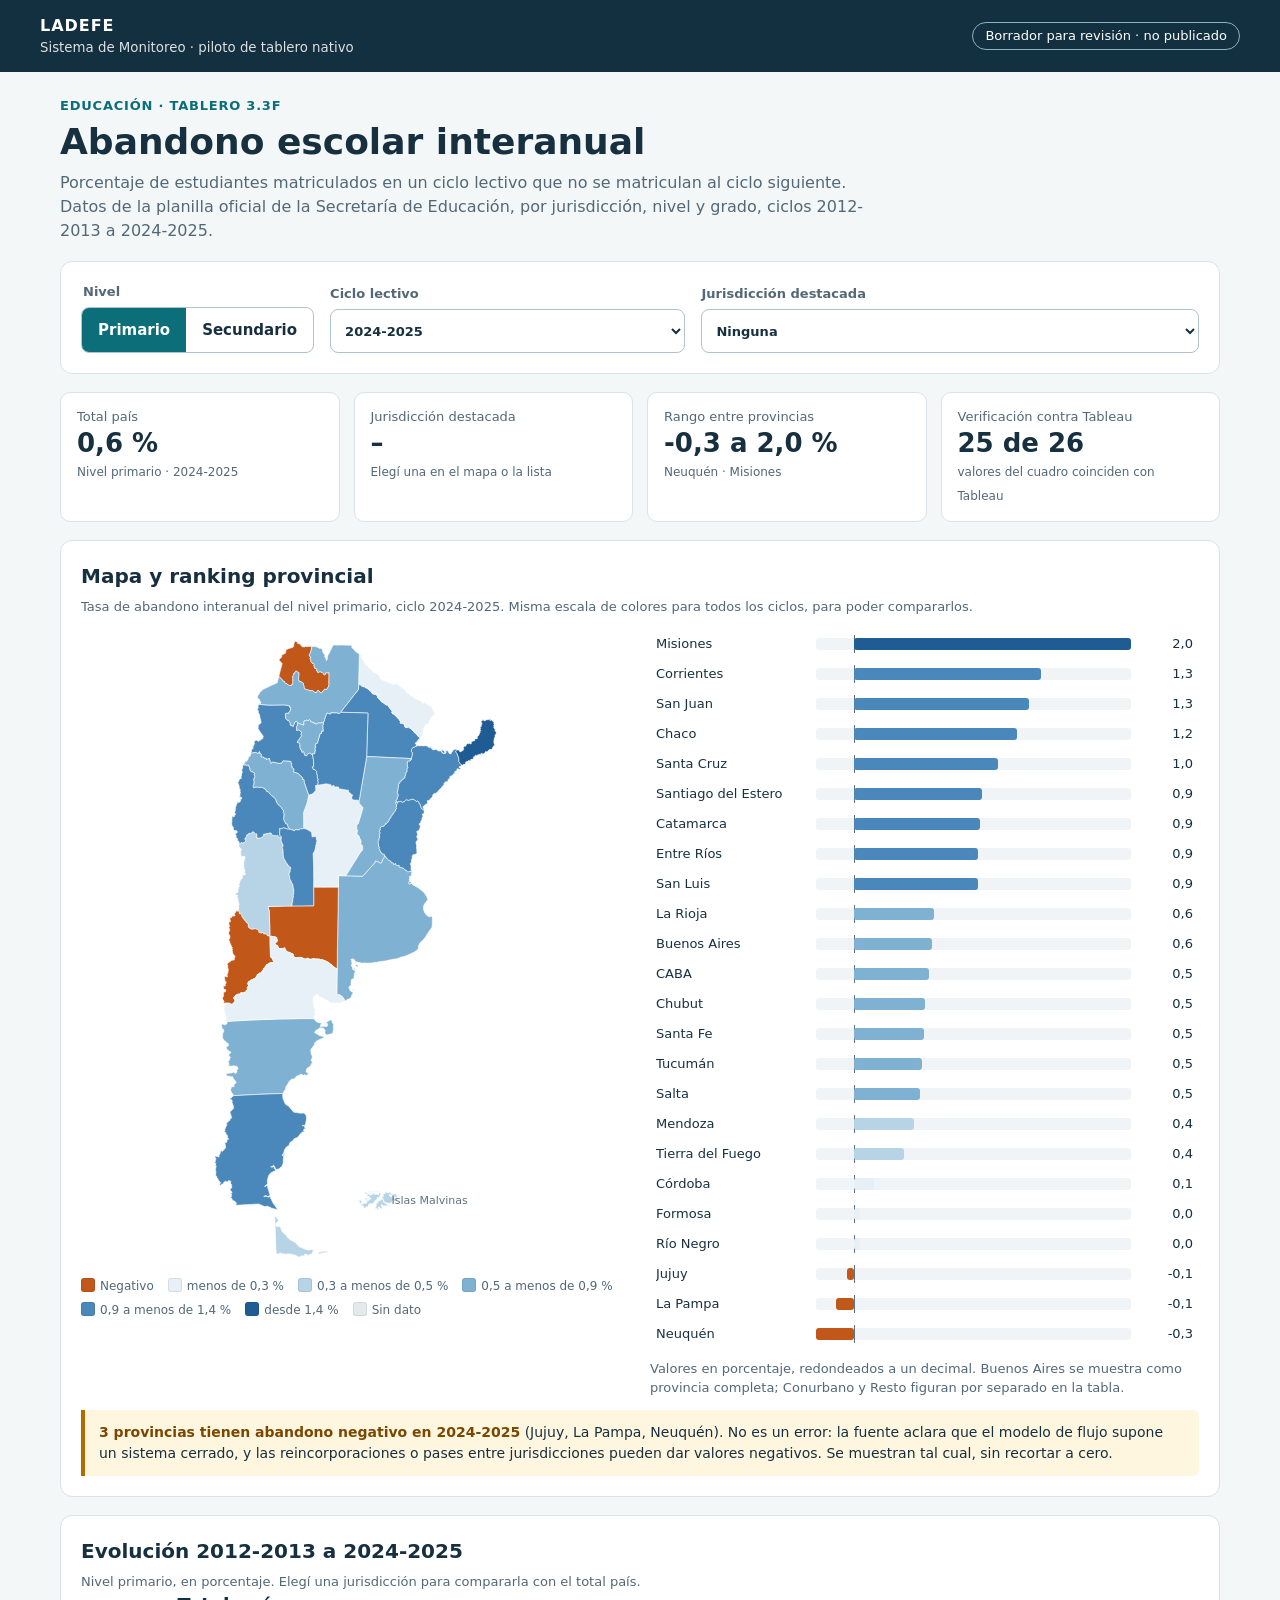
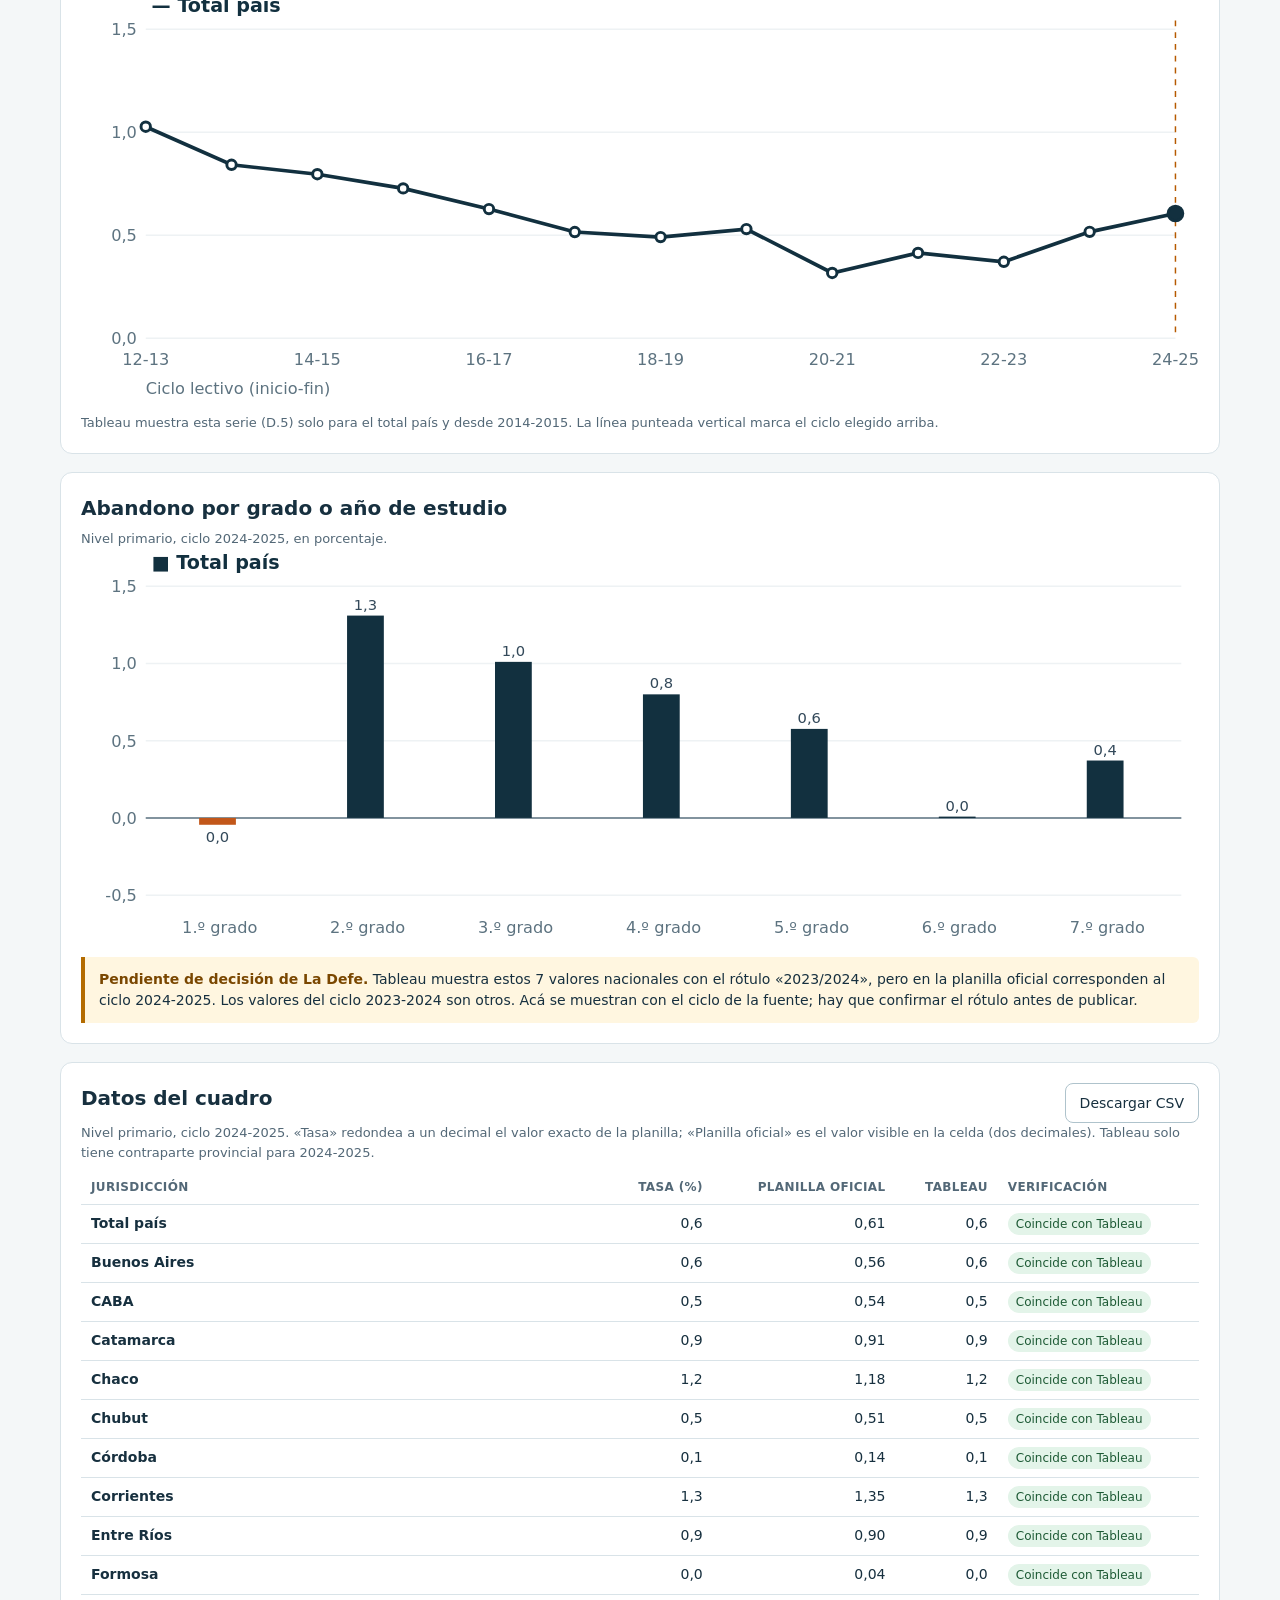
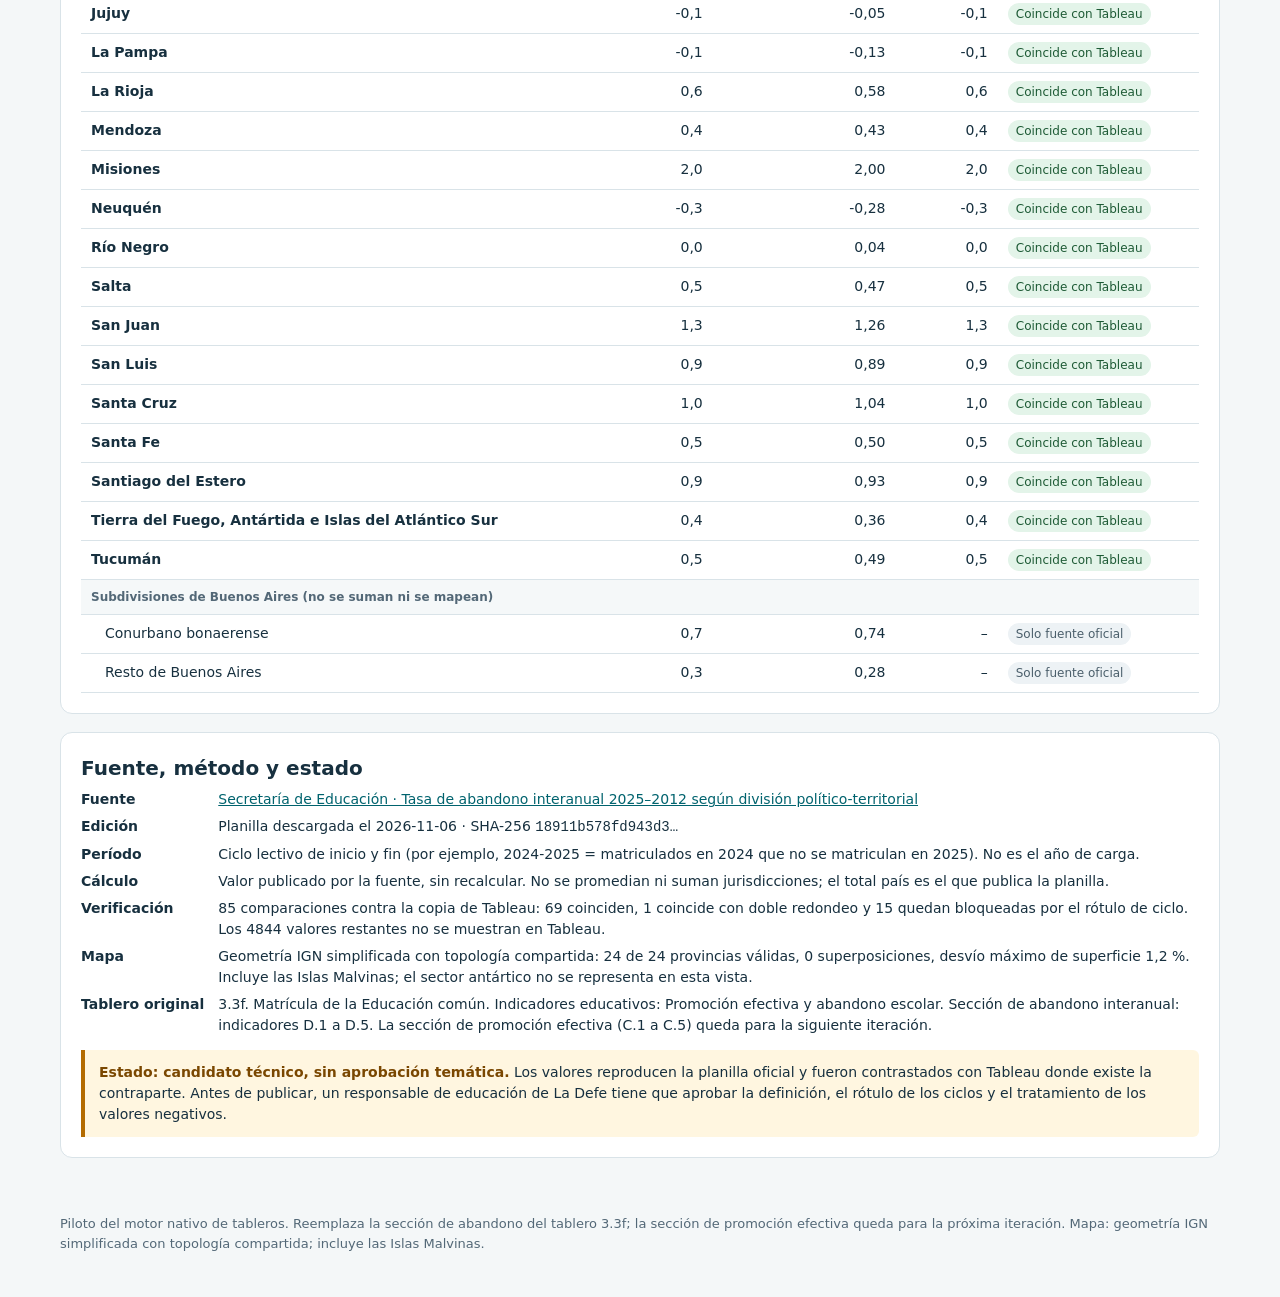
==== prototypes/pilot-abandono/index.html @ d4af4dc9 "Piloto nativo de abandono escolar (3.3f, D.1–D.5) y geometría provincial válida con Malvinas - nativ" ====
<!doctype html>
<html lang="es">
<head>
<meta charset="utf-8">
<meta name="viewport" content="width=device-width,initial-scale=1">
<title>LADEFE · Piloto nativo · Abandono escolar interanual</title>
<style>
:root{--ink:#17303f;--muted:#536877;--line:#d9e3e8;--paper:#f4f7f8;--accent:#0b6e79;--warn-bg:#fff6e0;--warn:#7a4700;--neg:#c2571a;--miss:#e4e9ec;--focus:#b65a00}
*{box-sizing:border-box}
body{margin:0;font:16px/1.5 system-ui,-apple-system,"Segoe UI",Roboto,sans-serif;background:var(--paper);color:var(--ink)}
a{color:#00636e}
.skip{position:absolute;left:8px;top:-60px;background:#fff;padding:8px 12px;z-index:9}.skip:focus{top:8px}
:focus-visible{outline:3px solid var(--focus);outline-offset:2px}
header.top{background:#12303f;color:#fff;padding:14px max(20px,calc((100vw - 1200px)/2));display:flex;justify-content:space-between;align-items:center;gap:12px;flex-wrap:wrap}
.brand{font-weight:800;letter-spacing:.06em}.brand small{display:block;font-weight:400;letter-spacing:0;opacity:.85}
.draft{border:1px solid #8fb3c0;border-radius:999px;padding:3px 12px;font-size:13px}
main{max-width:1200px;margin:auto;padding:24px 20px 56px}
.eyebrow{color:var(--accent);font-size:13px;font-weight:800;text-transform:uppercase;letter-spacing:.06em;margin:0}
h1{font-size:clamp(26px,4vw,36px);line-height:1.15;margin:6px 0 8px}
h2{font-size:20px;margin:0 0 6px}h3{font-size:16px;margin:0 0 6px}
.lead{color:var(--muted);margin:0;max-width:820px}
.panel{background:#fff;border:1px solid var(--line);border-radius:12px;padding:20px;margin-top:18px}
.controls{display:grid;grid-template-columns:auto 1fr 1.4fr;gap:16px;align-items:end}
.controls label,.fieldset-label{display:block;font-size:13px;font-weight:700;color:var(--muted)}
select{display:block;width:100%;margin-top:6px;min-height:44px;font:inherit;padding:8px 10px;border:1px solid #afc3cc;border-radius:8px;background:#fff;color:var(--ink)}
fieldset{border:0;margin:0;padding:0}
.seg{display:inline-flex;margin-top:6px;border:1px solid #afc3cc;border-radius:8px;overflow:hidden}
.seg input{position:absolute;opacity:0;pointer-events:none}
.seg label{min-height:44px;display:flex;align-items:center;padding:8px 16px;cursor:pointer;font-size:15px;font-weight:600;color:var(--ink)}
.seg input:checked+label{background:var(--accent);color:#fff}
.seg input:focus-visible+label{outline:3px solid var(--focus);outline-offset:-3px}
.kpis{display:grid;grid-template-columns:repeat(4,1fr);gap:14px;margin-top:18px}
.kpi{background:#fff;border:1px solid var(--line);border-radius:10px;padding:14px 16px}
.kpi span{display:block;font-size:13px;color:var(--muted)}.kpi strong{display:block;font-size:26px;font-variant-numeric:tabular-nums;line-height:1.25}.kpi small{color:var(--muted);font-size:12px}
.grid2{display:grid;grid-template-columns:minmax(0,1fr) minmax(0,1fr);gap:20px;align-items:start}
.mapwrap svg{width:100%;height:auto;max-height:640px;display:block}
.province{stroke:#fff;stroke-width:.6;cursor:pointer}
.province:hover{stroke:#12303f;stroke-width:1.2}
.province.sel{stroke:#12303f;stroke-width:2.2}
.legend{display:flex;flex-wrap:wrap;gap:6px 14px;font-size:12px;color:var(--muted);margin-top:8px}
.legend i{display:inline-block;width:14px;height:14px;border-radius:3px;vertical-align:-2px;margin-right:5px;border:1px solid rgba(0,0,0,.08)}
.rank{display:grid;grid-template-columns:minmax(96px,150px) 1fr 52px;gap:10px;align-items:center;width:100%;min-height:30px;padding:3px 6px;border:0;border-radius:6px;background:transparent;font:inherit;text-align:left;cursor:pointer;color:var(--ink)}
.rank:hover{background:#eef6f7}.rank.sel{background:#e2f0f2;font-weight:700}
.rank .nm{font-size:13px;white-space:nowrap;overflow:hidden;text-overflow:ellipsis}
.rank .track{position:relative;height:12px;background:#f0f4f6;border-radius:3px}
.rank .fill{position:absolute;top:0;height:100%;border-radius:3px}
.rank .zero{position:absolute;top:-3px;width:1px;height:18px;background:#5d7380}
.rank .v{font-size:13px;text-align:right;font-variant-numeric:tabular-nums}
.note{font-size:13px;color:var(--muted);margin:10px 0 0}
.alert{border-left:4px solid #b36b00;background:var(--warn-bg);padding:12px 14px;font-size:14px;margin-top:12px;border-radius:0 6px 6px 0}
.alert b{color:var(--warn)}
.ok{border-left-color:#2c7a4b;background:#eef8f1}
svg text{font-family:inherit}
.chart svg{width:100%;height:auto;display:block}
.tick{font-size:11px;fill:#5d7380}
.tablewrap{overflow-x:auto}
table{border-collapse:collapse;width:100%;font-size:14px}
th,td{padding:8px 10px;border-bottom:1px solid var(--line);text-align:left;vertical-align:top}
thead th{font-size:12px;text-transform:uppercase;letter-spacing:.03em;color:var(--muted)}
td.num,th.num{text-align:right;font-variant-numeric:tabular-nums}
tr.sel{background:#e2f0f2}
tr.sub th{font-weight:400;padding-left:24px}
tr.group td{background:#f5f8f9;font-size:12px;color:var(--muted);font-weight:700}
.badge{display:inline-block;font-size:12px;padding:2px 8px;border-radius:999px;white-space:nowrap}
.b-ok{background:#e3f4e9;color:#1d5a35}.b-warn{background:#fff0d1;color:#7a4700}.b-src{background:#edf2f5;color:#4b5f6b}
.row{display:flex;justify-content:space-between;align-items:flex-start;gap:12px;flex-wrap:wrap}
button.act{min-height:40px;font:inherit;font-size:14px;padding:6px 14px;border:1px solid #afc3cc;border-radius:8px;background:#fff;cursor:pointer;color:var(--ink)}
button.act:hover{border-color:var(--accent);background:#eef8f7}
dl.src{display:grid;grid-template-columns:max-content 1fr;gap:6px 14px;font-size:14px;margin:0}
dl.src dt{font-weight:700}dl.src dd{margin:0;overflow-wrap:anywhere}
.sr{position:absolute;width:1px;height:1px;overflow:hidden;clip:rect(0 0 0 0);white-space:nowrap}
footer{max-width:1200px;margin:auto;padding:0 20px 28px;font-size:13px;color:var(--muted)}
@media (max-width:900px){.controls{grid-template-columns:1fr 1fr}.controls>fieldset{grid-column:1/-1}.grid2{grid-template-columns:1fr}.kpis{grid-template-columns:1fr 1fr}}
@media (max-width:520px){main{padding:16px 12px 40px}.panel{padding:14px}.controls{grid-template-columns:1fr}.kpi strong{font-size:22px}.rank{grid-template-columns:96px 1fr 46px;gap:6px}}
</style>
</head>
<body>
<a class="skip" href="#main">Saltar al contenido</a>
<header class="top">
  <div class="brand">LADEFE<small>Sistema de Monitoreo · piloto de tablero nativo</small></div>
  <span class="draft">Borrador para revisión · no publicado</span>
</header>
<main id="main">
  <p class="eyebrow">Educación · Tablero 3.3f</p>
  <h1>Abandono escolar interanual</h1>
  <p class="lead">Porcentaje de estudiantes matriculados en un ciclo lectivo que no se matriculan al ciclo siguiente. Datos de la planilla oficial de la Secretaría de Educación, por jurisdicción, nivel y grado, ciclos 2012-2013 a 2024-2025.</p>

  <section class="panel" aria-labelledby="ctlTitle">
    <h2 id="ctlTitle" class="sr">Elegí qué ver</h2>
    <div class="controls">
      <fieldset>
        <legend class="fieldset-label">Nivel</legend>
        <div class="seg" id="levelSeg"></div>
      </fieldset>
      <label for="period">Ciclo lectivo<select id="period"></select></label>
      <label for="geo">Jurisdicción destacada<select id="geo"></select></label>
    </div>
  </section>

  <div class="kpis" aria-live="polite">
    <div class="kpi"><span>Total país</span><strong id="kNat">–</strong><small id="kNatSub"></small></div>
    <div class="kpi"><span id="kGeoLabel">Jurisdicción destacada</span><strong id="kGeo">–</strong><small id="kGeoSub"></small></div>
    <div class="kpi"><span>Rango entre provincias</span><strong id="kRange">–</strong><small id="kRangeSub"></small></div>
    <div class="kpi"><span>Verificación contra Tableau</span><strong id="kCheck">–</strong><small id="kCheckSub"></small></div>
  </div>

  <section class="panel" aria-labelledby="terrTitle">
    <div class="row"><div><h2 id="terrTitle">Mapa y ranking provincial</h2><p class="note" id="terrSub" style="margin:0"></p></div></div>
    <div class="grid2" style="margin-top:12px">
      <div class="mapwrap">
        <svg id="map" viewBox="0 0 440 640" role="group" aria-label="Mapa de provincias. Cada provincia es un botón."></svg>
        <div class="legend" id="legend"></div>
      </div>
      <div>
        <div id="ranking" role="group" aria-label="Ranking provincial"></div>
        <p class="note" id="rankNote"></p>
      </div>
    </div>
    <div class="alert" id="negNote" hidden></div>
  </section>

  <section class="panel" aria-labelledby="serTitle">
    <h2 id="serTitle">Evolución 2012-2013 a 2024-2025</h2>
    <p class="note" id="serSub" style="margin:0"></p>
    <div class="chart" id="series"></div>
    <p class="note">Tableau muestra esta serie (D.5) solo para el total país y desde 2014-2015. La línea punteada vertical marca el ciclo elegido arriba.</p>
  </section>

  <section class="panel" aria-labelledby="grdTitle">
    <h2 id="grdTitle">Abandono por grado o año de estudio</h2>
    <p class="note" id="grdSub" style="margin:0"></p>
    <div class="chart" id="grades"></div>
    <div class="alert" id="grdAlert" hidden></div>
  </section>

  <section class="panel" aria-labelledby="tblTitle">
    <div class="row"><h2 id="tblTitle">Datos del cuadro</h2><button class="act" id="csv" type="button">Descargar CSV</button></div>
    <p class="note" id="tblSub" style="margin:0 0 8px"></p>
    <div class="tablewrap" id="table"></div>
  </section>

  <section class="panel" aria-labelledby="srcTitle">
    <h2 id="srcTitle">Fuente, método y estado</h2>
    <dl class="src" id="src"></dl>
    <div class="alert" style="margin-top:14px"><b>Estado: candidato técnico, sin aprobación temática.</b> Los valores reproducen la planilla oficial y fueron contrastados con Tableau donde existe la contraparte. Antes de publicar, un responsable de educación de La Defe tiene que aprobar la definición, el rótulo de los ciclos y el tratamiento de los valores negativos.</div>
  </section>
</main>
<footer>Piloto del motor nativo de tableros. Reemplaza la sección de abandono del tablero 3.3f; la sección de promoción efectiva queda para la próxima iteración. Mapa: geometría IGN simplificada con topología compartida; incluye las Islas Malvinas.</footer>
<p class="sr" id="live" role="status" aria-live="polite"></p>
<script>
'use strict';
const P = {"schema":"ladefe-pilot-abandono/1","title":"Abandono escolar interanual","dashboard":{"id":"73","name":"3.3f. Matrícula de la Educación común. Indicadores educativos: Promoción efectiva y abandono escolar","scope":"Sección de abandono interanual: indicadores D.1 a D.5. La sección de promoción efectiva (C.1 a C.5) queda para la siguiente iteración.","indicators":{"primary|province":{"id":"381","name":"D.2 · Abandono interanual del nivel primario por jurisdicción"},"secondary|province":{"id":"383","name":"D.4 · Abandono interanual del nivel secundario por jurisdicción"},"national_series|None":{"id":"384","name":"D.5 · Evolución de la tasa de abandono interanual por nivel"},"primary|grade":{"id":"380","name":"D.1 · Abandono interanual por grado · nivel primario"},"secondary|grade":{"id":"382","name":"D.3 · Abandono interanual por año · nivel secundario"}}},"source":{"name":"Secretaría de Educación · Tasa de abandono interanual 2025–2012 según división político-territorial","url":"https://www.argentina.gob.ar/sites/default/files/2018/04/tasa_de_abandono_interanual.zip","landing":"https://www.argentina.gob.ar/educacion/evaluacion-e-informacion-educativa/indicadores","sha256":"18911b578fd943d3fa45fd37b5bd23d40f05543e2a0f4db325e239458c044204","snapshot":"2026-11-06"},"levels":{"primary":"Primario","secondary":"Secundario"},"periods":["2012-2013","2013-2014","2014-2015","2015-2016","2016-2017","2017-2018","2018-2019","2019-2020","2020-2021","2021-2022","2022-2023","2023-2024","2024-2025"],"defaultPeriod":"2024-2025","names":{"00":"Total país","02":"CABA","06":"Buenos Aires","06-CON":"Conurbano bonaerense","06-REST":"Resto de Buenos Aires","10":"Catamarca","14":"Córdoba","18":"Corrientes","22":"Chaco","26":"Chubut","30":"Entre Ríos","34":"Formosa","38":"Jujuy","42":"La Pampa","46":"La Rioja","50":"Mendoza","54":"Misiones","58":"Neuquén","62":"Río Negro","66":"Salta","70":"San Juan","74":"San Luis","78":"Santa Cruz","82":"Santa Fe","86":"Santiago del Estero","90":"Tucumán","94":"Tierra del Fuego, Antártida e Islas del Atlántico Sur"},"provinces":["02","06","10","14","18","22","26","30","34","38","42","46","50","54","58","62","66","70","74","78","82","86","90","94"],"scale":{"primary":{"min":-1.492986575161035,"max":5.006257822277846,"negatives":62,"cuts":[0.3,0.5,0.9,1.4]},"secondary":{"min":2.1794941825531193,"max":15.528400160261352,"negatives":0,"cuts":[7.1,8.8,10.1,11.9]}},"statusLabels":["Coincide con Tableau","Coincide con doble redondeo","Bloqueado: Tableau lo rotula con otro ciclo"],"statusKeys":["matched_at_one_decimal","compatible_with_double_rounding","blocked_temporal_label_conflict"],"rowFields":["level","grade","structure","geo","period","value","officialDisplay","tableauChecks[indicator, status, tableauValue, tableauLabel]"],"observations":[["primary","total","mixed","00","2024-2025",0.6052724518606831,"0.61",[["380",2,0.6,"Tasa de abandono interanual por grado - 2023/2024"],["384",0,0.6,null]]],["primary","1","mixed","00","2024-2025",-0.0443158682985067,"-0.04",[["380",2,0.0,"Tasa de abandono interanual por grado - 2023/2024"]]],["primary","2","mixed","00","2024-2025",1.3100537996882893,"1.31",[["380",2,1.3,"Tasa de abandono interanual por grado - 2023/2024"]]],["primary","3","mixed","00","2024-2025",1.0104240622656935,"1.01",[["380",2,1.0,"Tasa de abandono interanual por grado - 2023/2024"]]],["primary","4","mixed","00","2024-2025",0.800082661601512,"0.80",[["380",2,0.8,"Tasa de abandono interanual por grado - 2023/2024"]]],["primary","5","mixed","00","2024-2025",0.5764074715013066,"0.58",[["380",2,0.6,"Tasa de abandono interanual por grado - 2023/2024"]]],["primary","6","mixed","00","2024-2025",0.008575708768930879,"0.01",[["380",2,0.0,"Tasa de abandono interanual por grado - 2023/2024"]]],["primary","7","7-5","00","2024-2025",0.3716548283600032,"0.37",[["380",2,0.4,"Tasa de abandono interanual por grado - 2023/2024"]]],["secondary","total","mixed","00","2024-2025",6.920131236275338,"6.92",[["382",2,6.9,"Tasa de abandono interanual por año - 2023/2024"],["384",0,6.9,null]]],["secondary","7","6-6","00","2024-2025",3.8941570280620867,"3.89",[["382",2,3.9,"Tasa de abandono interanual por año - 2023/2024"]]],["secondary","8","mixed","00","2024-2025",4.714176958623657,"4.71",[["382",2,4.7,"Tasa de abandono interanual por año - 2023/2024"]]],["secondary","9","mixed","00","2024-2025",5.5893664953559945,"5.59",[["382",2,5.6,"Tasa de abandono interanual por año - 2023/2024"]]],["secondary","10","mixed","00","2024-2025",8.681237995265107,"8.68",[["382",2,8.7,"Tasa de abandono interanual por año - 2023/2024"]]],["secondary","11","mixed","00","2024-2025",7.064597939282543,"7.06",[["382",2,7.1,"Tasa de abandono interanual por año - 2023/2024"]]],["secondary","12","mixed","00","2024-2025",12.519240074130202,"12.52",[["382",2,12.5,"Tasa de abandono interanual por año - 2023/2024"]]],["primary","total","6-6","06","2024-2025",0.5603183869658186,"0.56",[["381",0,0.6,null]]],["primary","1","6-6","06","2024-2025",-0.8003361491106846,"-0.80",[]],["primary","2","6-6","06","2024-2025",1.7040057704805562,"1.70",[]],["primary","3","6-6","06","2024-2025",1.2879178369432234,"1.29",[]],["primary","4","6-6","06","2024-2025",0.7292916860747747,"0.73",[]],["primary","5","6-6","06","2024-2025",0.4612995922996945,"0.46",[]],["primary","6","6-6","06","2024-2025",-0.15744622914535733,"-0.16",[]],["secondary","total","6-6","06","2024-2025",4.127708517741047,"4.13",[["383",0,4.1,null]]],["secondary","7","6-6","06","2024-2025",3.403769533271241,"3.40",[]],["secondary","8","6-6","06","2024-2025",2.696101844952654,"2.70",[]],["secondary","9","6-6","06","2024-2025",2.108763548275155,"2.11",[]],["secondary","10","6-6","06","2024-2025",7.692846486282043,"7.69",[]],["secondary","11","6-6","06","2024-2025",6.539124287544729,"6.54",[]],["secondary","12","6-6","06","2024-2025",2.5625234901760114,"2.56",[]],["primary","total","6-6","06-CON","2024-2025",0.7371087937088734,"0.74",[]],["primary","1","6-6","06-CON","2024-2025",-0.5856496360791332,"-0.59",[]],["primary","2","6-6","06-CON","2024-2025",1.9468799850956588,"1.95",[]],["primary","3","6-6","06-CON","2024-2025",1.5503831734637394,"1.55",[]],["primary","4","6-6","06-CON","2024-2025",0.991981254593783,"0.99",[]],["primary","5","6-6","06-CON","2024-2025",0.5734505321688363,"0.57",[]],["primary","6","6-6","06-CON","2024-2025",-0.18771167035117342,"-0.19",[]],["secondary","total","6-6","06-CON","2024-2025",3.8729902695408898,"3.87",[]],["secondary","7","6-6","06-CON","2024-2025",2.8904601097509506,"2.89",[]],["secondary","8","6-6","06-CON","2024-2025",2.664276249123075,"2.66",[]],["secondary","9","6-6","06-CON","2024-2025",1.9417741926639156,"1.94",[]],["secondary","10","6-6","06-CON","2024-2025",7.108788944666424,"7.11",[]],["secondary","11","6-6","06-CON","2024-2025",6.277528772006876,"6.28",[]],["secondary","12","6-6","06-CON","2024-2025",2.6309631752902956,"2.63",[]],["primary","total","6-6","06-REST","2024-2025",0.27845859100876025,"0.28",[]],["primary","1","6-6","06-REST","2024-2025",-1.1368725318568478,"-1.14",[]],["primary","2","6-6","06-REST","2024-2025",1.31875438661298,"1.32",[]],["primary","3","6-6","06-REST","2024-2025",0.8695493987738874,"0.87",[]],["primary","4","6-6","06-REST","2024-2025",0.30926924096492936,"0.31",[]],["primary","5","6-6","06-REST","2024-2025",0.2816318450934938,"0.28",[]],["primary","6","6-6","06-REST","2024-2025",-0.1085964592078803,"-0.11",[]],["secondary","total","6-6","06-REST","2024-2025",4.535859571949801,"4.54",[]],["secondary","7","6-6","06-REST","2024-2025",4.216515171768473,"4.22",[]],["secondary","8","6-6","06-REST","2024-2025",2.746462079910531,"2.75",[]],["secondary","9","6-6","06-REST","2024-2025",2.3748361730013055,"2.37",[]],["secondary","10","6-6","06-REST","2024-2025",8.627093954843405,"8.63",[]],["secondary","11","6-6","06-REST","2024-2025",6.969455511288176,"6.97",[]],["secondary","12","6-6","06-REST","2024-2025",2.4512077639419214,"2.45",[]],["primary","total","6-6","10","2024-2025",0.9080132764343294,"0.91",[["381",0,0.9,null]]],["primary","1","6-6","10","2024-2025",0.13576708402474427,"0.14",[]],["primary","2","6-6","10","2024-2025",2.3634305123124832,"2.36",[]],["primary","3","6-6","10","2024-2025",2.663134411600671,"2.66",[]],["primary","4","6-6","10","2024-2025",0.2126528442317932,"0.21",[]],["primary","5","6-6","10","2024-2025",0.40983606557377605,"0.41",[]],["primary","6","6-6","10","2024-2025",-0.43199761656487445,"-0.43",[]],["secondary","total","6-6","10","2024-2025",5.611742378744558,"5.61",[["383",0,5.6,null]]],["secondary","7","6-6","10","2024-2025",0.12006403415155198,"0.12",[]],["secondary","8","6-6","10","2024-2025",4.998097171127743,"5.00",[]],["secondary","9","6-6","10","2024-2025",6.494733999459898,"6.49",[]],["secondary","10","6-6","10","2024-2025",6.39917996778446,"6.40",[]],["secondary","11","6-6","10","2024-2025",4.174664107485601,"4.17",[]],["secondary","12","6-6","10","2024-2025",13.088005554591215,"13.09",[]],["primary","total","7-5","22","2024-2025",1.1798130130106386,"1.18",[["381",0,1.2,null]]],["primary","1","7-5","22","2024-2025",0.864021474708494,"0.86",[]],["primary","2","7-5","22","2024-2025",2.032468362520774,"2.03",[]],["primary","3","7-5","22","2024-2025",0.028303412582891596,"0.03",[]],["primary","4","7-5","22","2024-2025",2.546423254720679,"2.55",[]],["primary","5","7-5","22","2024-2025",-0.13127128030521096,"-0.13",[]],["primary","6","7-5","22","2024-2025",3.932511356262168,"3.93",[]],["primary","7","7-5","22","2024-2025",-1.000603812645557,"-1.00",[]],["secondary","total","7-5","22","2024-2025",12.590630087672293,"12.59",[["383",0,12.6,null]]],["secondary","8","7-5","22","2024-2025",9.573388460815638,"9.57",[]],["secondary","9","7-5","22","2024-2025",11.381472225875754,"11.38",[]],["secondary","10","7-5","22","2024-2025",12.972420837589382,"12.97",[]],["secondary","11","7-5","22","2024-2025",13.077207240487613,"13.08",[]],["secondary","12","7-5","22","2024-2025",19.362870743317465,"19.36",[]],["primary","total","6-6","26","2024-2025",0.50994917736239,"0.51",[["381",0,0.5,null]]],["primary","1","6-6","26","2024-2025",0.022975301550831606,"0.02",[]],["primary","2","6-6","26","2024-2025",0.03242542153047989,"0.03",[]],["primary","3","6-6","26","2024-2025",0.9649568308786232,"0.96",[]],["primary","4","6-6","26","2024-2025",0.977361124962596,"0.98",[]],["primary","5","6-6","26","2024-2025",0.559552358113501,"0.56",[]],["primary","6","6-6","26","2024-2025",0.41144200626959126,"0.41",[]],["secondary","total","6-6","26","2024-2025",6.831332151576973,"6.83",[["383",0,6.8,null]]],["secondary","7","6-6","26","2024-2025",3.406435376595361,"3.41",[]],["secondary","8","6-6","26","2024-2025",4.438549955791334,"4.44",[]],["secondary","9","6-6","26","2024-2025",4.718361375274316,"4.72",[]],["secondary","10","6-6","26","2024-2025",8.251592678733944,"8.25",[]],["secondary","11","6-6","26","2024-2025",6.642996220364218,"6.64",[]],["secondary","12","6-6","26","2024-2025",16.551370740456065,"16.55",[]],["primary","total","7-5","02","2024-2025",0.5414333175130516,"0.54",[["381",0,0.5,null]]],["primary","1","7-5","02","2024-2025",0.9607854948497134,"0.96",[]],["primary","2","7-5","02","2024-2025",1.6799047961696971,"1.68",[]],["primary","3","7-5","02","2024-2025",0.5767806117049429,"0.58",[]],["primary","4","7-5","02","2024-2025",0.5949656750572051,"0.59",[]],["primary","5","7-5","02","2024-2025",1.0390412015842758,"1.04",[]],["primary","6","7-5","02","2024-2025",-0.5946583277797701,"-0.59",[]],["primary","7","7-5","02","2024-2025",-0.31780204008406476,"-0.32",[]],["secondary","total","7-5","02","2024-2025",6.398405763777111,"6.40",[["383",0,6.4,null]]],["secondary","8","7-5","02","2024-2025",-0.1357756492544595,"-0.14",[]],["secondary","9","7-5","02","2024-2025",5.330402527819752,"5.33",[]],["secondary","10","7-5","02","2024-2025",5.885254797493959,"5.89",[]],["secondary","11","7-5","02","2024-2025",4.69089608495887,"4.69",[]],["secondary","12","7-5","02","2024-2025",17.78021597274354,"17.78",[]],["primary","total","6-6","14","2024-2025",0.14160270327253305,"0.14",[["381",0,0.1,null]]],["primary","1","6-6","14","2024-2025",-0.17209813255216955,"-0.17",[]],["primary","2","6-6","14","2024-2025",0.5260507994930497,"0.53",[]],["primary","3","6-6","14","2024-2025",0.24785901095708662,"0.25",[]],["primary","4","6-6","14","2024-2025",0.3153241011637694,"0.32",[]],["primary","5","6-6","14","2024-2025",-0.5143670939096809,"-0.51",[]],["primary","6","6-6","14","2024-2025",0.4335088818518944,"0.43",[]],["secondary","total","6-6","14","2024-2025",7.284162005877336,"7.28",[["383",0,7.3,null]]],["secondary","7","6-6","14","2024-2025",4.664746232075503,"4.66",[]],["secondary","8","6-6","14","2024-2025",2.6841634357291984,"2.68",[]],["secondary","9","6-6","14","2024-2025",6.1217285258107434,"6.12",[]],["secondary","10","6-6","14","2024-2025",9.276312366682273,"9.28",[]],["secondary","11","6-6","14","2024-2025",4.817795196797858,"4.82",[]],["secondary","12","6-6","14","2024-2025",19.668972561400253,"19.67",[]],["primary","total","6-6","18","2024-2025",1.348582999153681,"1.35",[["381",0,1.3,null]]],["primary","1","6-6","18","2024-2025",1.943359375,"1.94",[]],["primary","2","6-6","18","2024-2025",1.7148316216861677,"1.71",[]],["primary","3","6-6","18","2024-2025",2.074669623879494,"2.07",[]],["primary","4","6-6","18","2024-2025",2.7092491253252,"2.71",[]],["primary","5","6-6","18","2024-2025",1.7486705313083855,"1.75",[]],["primary","6","6-6","18","2024-2025",-2.326156891858446,"-2.33",[]],["secondary","total","6-6","18","2024-2025",9.755429650613783,"9.76",[["383",0,9.8,null]]],["secondary","7","6-6","18","2024-2025",8.299907435976547,"8.30",[]],["secondary","8","6-6","18","2024-2025",9.70058763175077,"9.70",[]],["secondary","9","6-6","18","2024-2025",8.216064083134873,"8.22",[]],["secondary","10","6-6","18","2024-2025",10.904222952415726,"10.90",[]],["secondary","11","6-6","18","2024-2025",10.77452909755411,"10.77",[]],["secondary","12","6-6","18","2024-2025",12.07155861632233,"12.07",[]],["primary","total","6-6","30","2024-2025",0.8974166147411262,"0.90",[["381",0,0.9,null]]],["primary","1","6-6","30","2024-2025",-0.11010184420589919,"-0.11",[]],["primary","2","6-6","30","2024-2025",2.620942007403312,"2.62",[]],["primary","3","6-6","30","2024-2025",1.5756565235514852,"1.58",[]],["primary","4","6-6","30","2024-2025",0.7827868852459101,"0.78",[]],["primary","5","6-6","30","2024-2025",1.446165729734373,"1.45",[]],["primary","6","6-6","30","2024-2025",-1.0826815148703028,"-1.08",[]],["secondary","total","6-6","30","2024-2025",8.876382070011578,"8.88",[["383",0,8.9,null]]],["secondary","7","6-6","30","2024-2025",4.512524084778425,"4.51",[]],["secondary","8","6-6","30","2024-2025",9.7209409594096,"9.72",[]],["secondary","9","6-6","30","2024-2025",8.487084870848701,"8.49",[]],["secondary","10","6-6","30","2024-2025",12.108340412772984,"12.11",[]],["secondary","11","6-6","30","2024-2025",6.760649708856882,"6.76",[]],["secondary","12","6-6","30","2024-2025",13.70165745856353,"13.70",[]],["primary","total","6-6","34","2024-2025",0.04440115729468885,"0.04",[["381",0,0.0,null]]],["primary","1","6-6","34","2024-2025",0.5860607699936864,"0.59",[]],["primary","2","6-6","34","2024-2025",-0.5684381485157337,"-0.57",[]],["primary","3","6-6","34","2024-2025",0.3688454280322413,"0.37",[]],["primary","4","6-6","34","2024-2025",0.6957518212327045,"0.70",[]],["primary","5","6-6","34","2024-2025",0.15950302216252443,"0.16",[]],["primary","6","6-6","34","2024-2025",-0.9951927131652243,"-1.00",[]],["secondary","total","6-6","34","2024-2025",10.439720442632499,"10.44",[["383",0,10.4,null]]],["secondary","7","6-6","34","2024-2025",8.625222024866787,"8.63",[]],["secondary","8","6-6","34","2024-2025",8.318766883839182,"8.32",[]],["secondary","9","6-6","34","2024-2025",7.526270945754051,"7.53",[]],["secondary","10","6-6","34","2024-2025",9.13778877887789,"9.14",[]],["secondary","11","6-6","34","2024-2025",9.77629464837474,"9.78",[]],["secondary","12","6-6","34","2024-2025",25.29039847081311,"25.29",[]],["primary","total","7-5","38","2024-2025",-0.05007455544921166,"-0.05",[["381",0,-0.1,null]]],["primary","1","7-5","38","2024-2025",0.11125374411639655,"0.11",[]],["primary","2","7-5","38","2024-2025",0.02487149726414356,"0.02",[]],["primary","3","7-5","38","2024-2025",-0.22360645264334017,"-0.22",[]],["primary","4","7-5","38","2024-2025",0.050139674808399315,"0.05",[]],["primary","5","7-5","38","2024-2025",0.06726457399103539,"0.07",[]],["primary","6","7-5","38","2024-2025",-0.24852438645542319,"-0.25",[]],["primary","7","7-5","38","2024-2025",-0.1270553064275191,"-0.13",[]],["secondary","total","7-5","38","2024-2025",8.084560211400525,"8.08",[["383",0,8.1,null]]],["secondary","8","7-5","38","2024-2025",4.11682361924154,"4.12",[]],["secondary","9","7-5","38","2024-2025",7.040502519138924,"7.04",[]],["secondary","10","7-5","38","2024-2025",6.304558680892331,"6.30",[]],["secondary","11","7-5","38","2024-2025",4.515796703296705,"4.52",[]],["secondary","12","7-5","38","2024-2025",22.211302211302204,"22.21",[]],["primary","total","6-6","42","2024-2025",-0.12991329043173538,"-0.13",[["381",0,-0.1,null]]],["primary","1","6-6","42","2024-2025",-0.333922608524841,"-0.33",[]],["primary","2","6-6","42","2024-2025",-0.0956937799043073,"-0.10",[]],["primary","3","6-6","42","2024-2025",-0.08904719501335356,"-0.09",[]],["primary","4","6-6","42","2024-2025",-0.051635111876081385,"-0.05",[]],["primary","5","6-6","42","2024-2025",-0.1718803712616105,"-0.17",[]],["primary","6","6-6","42","2024-2025",-0.054151624548744226,"-0.05",[]],["secondary","total","6-6","42","2024-2025",7.235670277688559,"7.24",[["383",0,7.2,null]]],["secondary","7","6-6","42","2024-2025",0.06586530545035707,"0.07",[]],["secondary","8","6-6","42","2024-2025",4.405154330236741,"4.41",[]],["secondary","9","6-6","42","2024-2025",6.446613977994739,"6.45",[]],["secondary","10","6-6","42","2024-2025",8.869594824651,"8.87",[]],["secondary","11","6-6","42","2024-2025",8.49726221861691,"8.50",[]],["secondary","12","6-6","42","2024-2025",19.424799622819435,"19.42",[]],["primary","total","7-5","46","2024-2025",0.5794572342662747,"0.58",[["381",0,0.6,null]]],["primary","1","7-5","46","2024-2025",-0.6761442441054262,"-0.68",[]],["primary","2","7-5","46","2024-2025",0.4758779127010164,"0.48",[]],["primary","3","7-5","46","2024-2025",1.572860447185822,"1.57",[]],["primary","4","7-5","46","2024-2025",0.2529009223445351,"0.25",[]],["primary","5","7-5","46","2024-2025",1.6484339877116843,"1.65",[]],["primary","6","7-5","46","2024-2025",0.40253909273881106,"0.40",[]],["primary","7","7-5","46","2024-2025",0.21551724137932138,"0.22",[]],["secondary","total","7-5","46","2024-2025",6.885789525017074,"6.89",[["383",0,6.9,null]]],["secondary","8","7-5","46","2024-2025",7.224224945926454,"7.22",[]],["secondary","9","7-5","46","2024-2025",4.256641292527584,"4.26",[]],["secondary","10","7-5","46","2024-2025",9.352517985611513,"9.35",[]],["secondary","11","7-5","46","2024-2025",3.6567962896896202,"3.66",[]],["secondary","12","7-5","46","2024-2025",10.024132170038982,"10.02",[]],["primary","total","7-5","50","2024-2025",0.4285689372536752,"0.43",[["381",0,0.4,null]]],["primary","1","7-5","50","2024-2025",-1.232650028705549,"-1.23",[]],["primary","2","7-5","50","2024-2025",2.6241828068674753,"2.62",[]],["primary","3","7-5","50","2024-2025",0.6050719264422342,"0.61",[]],["primary","4","7-5","50","2024-2025",0.6733625689630807,"0.67",[]],["primary","5","7-5","50","2024-2025",0.3279773725702566,"0.33",[]],["primary","6","7-5","50","2024-2025",-1.0643235048420583,"-1.06",[]],["primary","7","7-5","50","2024-2025",0.8701555171562612,"0.87",[]],["secondary","total","7-5","50","2024-2025",9.304049856722042,"9.30",[["383",0,9.3,null]]],["secondary","8","7-5","50","2024-2025",6.567247386759581,"6.57",[]],["secondary","9","7-5","50","2024-2025",6.126307443661757,"6.13",[]],["secondary","10","7-5","50","2024-2025",8.955754500500952,"8.96",[]],["secondary","11","7-5","50","2024-2025",6.223071447304342,"6.22",[]],["secondary","12","7-5","50","2024-2025",21.923191934725956,"21.92",[]],["primary","total","7-5","54","2024-2025",2.0003673372371944,"2.00",[["381",0,2.0,null]]],["primary","1","7-5","54","2024-2025",2.4692789241827047,"2.47",[]],["primary","2","7-5","54","2024-2025",2.9293080257061765,"2.93",[]],["primary","3","7-5","54","2024-2025",2.5385413578416856,"2.54",[]],["primary","4","7-5","54","2024-2025",1.6564766102658997,"1.66",[]],["primary","5","7-5","54","2024-2025",2.03446443482882,"2.03",[]],["primary","6","7-5","54","2024-2025",2.4800500704115205,"2.48",[]],["primary","7","7-5","54","2024-2025",-0.1611128575919447,"-0.16",[]],["secondary","total","7-5","54","2024-2025",13.097094808629361,"13.10",[["383",0,13.1,null]]],["secondary","8","7-5","54","2024-2025",9.498372718268005,"9.50",[]],["secondary","9","7-5","54","2024-2025",15.66345586789856,"15.66",[]],["secondary","10","7-5","54","2024-2025",13.99295390264476,"13.99",[]],["secondary","11","7-5","54","2024-2025",11.428215353938183,"11.43",[]],["secondary","12","7-5","54","2024-2025",16.487804878048784,"16.49",[]],["primary","total","7-5","58","2024-2025",-0.2763459851734313,"-0.28",[["381",0,-0.3,null]]],["primary","1","7-5","58","2024-2025",-0.6538389688025319,"-0.65",[]],["primary","2","7-5","58","2024-2025",-0.9552186486723406,"-0.96",[]],["primary","3","7-5","58","2024-2025",0.5522129728838723,"0.55",[]],["primary","4","7-5","58","2024-2025",-0.697029702970301,"-0.70",[]],["primary","5","7-5","58","2024-2025",-0.32417537887998615,"-0.32",[]],["primary","6","7-5","58","2024-2025",-0.5811505095595078,"-0.58",[]],["primary","7","7-5","58","2024-2025",0.6506341624114673,"0.65",[]],["secondary","total","7-5","58","2024-2025",5.304475171991006,"5.30",[["383",0,5.3,null]]],["secondary","8","7-5","58","2024-2025",-2.9129934840935228,"-2.91",[]],["secondary","9","7-5","58","2024-2025",10.919340246363701,"10.92",[]],["secondary","10","7-5","58","2024-2025",6.165125385320335,"6.17",[]],["secondary","11","7-5","58","2024-2025",4.919472913616391,"4.92",[]],["secondary","12","7-5","58","2024-2025",7.525932465239458,"7.53",[]],["primary","total","7-5","62","2024-2025",0.04401309107324644,"0.04",[["381",0,0.0,null]]],["primary","1","7-5","62","2024-2025",-0.2673796791444006,"-0.27",[]],["primary","2","7-5","62","2024-2025",0.3760627861347261,"0.38",[]],["primary","3","7-5","62","2024-2025",-0.39725813989718683,"-0.40",[]],["primary","4","7-5","62","2024-2025",0.11844832691738005,"0.12",[]],["primary","5","7-5","62","2024-2025",0.3241491085899507,"0.32",[]],["primary","6","7-5","62","2024-2025",-0.10207286432160628,"-0.10",[]],["primary","7","7-5","62","2024-2025",0.235386426049421,"0.24",[]],["secondary","total","7-5","62","2024-2025",6.239123009612406,"6.24",[["383",0,6.2,null]]],["secondary","8","7-5","62","2024-2025",0.21794679092138836,"0.22",[]],["secondary","9","7-5","62","2024-2025",5.797415349072269,"5.80",[]],["secondary","10","7-5","62","2024-2025",6.0267333698116055,"6.03",[]],["secondary","11","7-5","62","2024-2025",6.823324630113136,"6.82",[]],["secondary","12","7-5","62","2024-2025",14.427959772976203,"14.43",[]],["primary","total","7-5","66","2024-2025",0.4729153395165111,"0.47",[["381",0,0.5,null]]],["primary","1","7-5","66","2024-2025",0.5257794986753663,"0.53",[]],["primary","2","7-5","66","2024-2025",-0.0197293138144633,"-0.02",[]],["primary","3","7-5","66","2024-2025",0.9067840883648062,"0.91",[]],["primary","4","7-5","66","2024-2025",0.8000283195865285,"0.80",[]],["primary","5","7-5","66","2024-2025",1.608520812955116,"1.61",[]],["primary","6","7-5","66","2024-2025",-0.48514251061249825,"-0.49",[]],["primary","7","7-5","66","2024-2025",-0.12537041258262982,"-0.13",[]],["secondary","total","7-5","66","2024-2025",11.909957969608785,"11.91",[["383",0,11.9,null]]],["secondary","8","7-5","66","2024-2025",10.117310784255352,"10.12",[]],["secondary","9","7-5","66","2024-2025",9.352441236086912,"9.35",[]],["secondary","10","7-5","66","2024-2025",11.43664547230187,"11.44",[]],["secondary","11","7-5","66","2024-2025",10.232672054861615,"10.23",[]],["secondary","12","7-5","66","2024-2025",22.047333903621322,"22.05",[]],["primary","total","6-6","70","2024-2025",1.2624832989877577,"1.26",[["381",0,1.3,null]]],["primary","1","6-6","70","2024-2025",1.267091416708419,"1.27",[]],["primary","2","6-6","70","2024-2025",2.7308105206655853,"2.73",[]],["primary","3","6-6","70","2024-2025",1.6460354633656644,"1.65",[]],["primary","4","6-6","70","2024-2025",0.866505961300402,"0.87",[]],["primary","5","6-6","70","2024-2025",1.718029280032093,"1.72",[]],["primary","6","6-6","70","2024-2025",-0.7398534385569335,"-0.74",[]],["secondary","total","6-6","70","2024-2025",8.821767348976543,"8.82",[["383",0,8.8,null]]],["secondary","7","6-6","70","2024-2025",3.1132854692165886,"3.11",[]],["secondary","8","6-6","70","2024-2025",7.863280997609358,"7.86",[]],["secondary","9","6-6","70","2024-2025",9.03317873706742,"9.03",[]],["secondary","10","6-6","70","2024-2025",10.349399469661522,"10.35",[]],["secondary","11","6-6","70","2024-2025",7.7518017226226,"7.75",[]],["secondary","12","6-6","70","2024-2025",17.64430723173356,"17.64",[]],["primary","total","6-6","74","2024-2025",0.8926764098619495,"0.89",[["381",0,0.9,null]]],["primary","1","6-6","74","2024-2025",1.0068465565847864,"1.01",[]],["primary","2","6-6","74","2024-2025",0.6138043342101924,"0.61",[]],["primary","3","6-6","74","2024-2025",2.115969137245729,"2.12",[]],["primary","4","6-6","74","2024-2025",0.24781685154590516,"0.25",[]],["primary","5","6-6","74","2024-2025",1.9813385554659666,"1.98",[]],["primary","6","6-6","74","2024-2025",-0.6899891054351759,"-0.69",[]],["secondary","total","6-6","74","2024-2025",5.189117184031005,"5.19",[["383",0,5.2,null]]],["secondary","7","6-6","74","2024-2025",1.5990295544772737,"1.60",[]],["secondary","8","6-6","74","2024-2025",6.61272923408845,"6.61",[]],["secondary","9","6-6","74","2024-2025",4.863045496750231,"4.86",[]],["secondary","10","6-6","74","2024-2025",5.590678071154085,"5.59",[]],["secondary","11","6-6","74","2024-2025",5.91834020481447,"5.92",[]],["secondary","12","6-6","74","2024-2025",7.10819297744791,"7.11",[]],["primary","total","7-5","78","2024-2025",1.0423516231947572,"1.04",[["381",0,1.0,null]]],["primary","1","7-5","78","2024-2025",1.2414304243097973,"1.24",[]],["primary","2","7-5","78","2024-2025",0.6440382941688512,"0.64",[]],["primary","3","7-5","78","2024-2025",1.2766672266084322,"1.28",[]],["primary","4","7-5","78","2024-2025",0.8655887636779382,"0.87",[]],["primary","5","7-5","78","2024-2025",1.5541443850267407,"1.55",[]],["primary","6","7-5","78","2024-2025",0.9659379766141315,"0.97",[]],["primary","7","7-5","78","2024-2025",0.7552870090634478,"0.76",[]],["secondary","total","7-5","78","2024-2025",8.753253687512526,"8.75",[["383",0,8.8,null]]],["secondary","8","7-5","78","2024-2025",1.1298509906664425,"1.13",[]],["secondary","9","7-5","78","2024-2025",0.09831230542356906,"0.10",[]],["secondary","10","7-5","78","2024-2025",3.22316753926701,"3.22",[]],["secondary","11","7-5","78","2024-2025",6.963087248322147,"6.96",[]],["secondary","12","7-5","78","2024-2025",34.06052076002814,"34.06",[]],["primary","total","7-5","82","2024-2025",0.502340866707528,"0.50",[["381",0,0.5,null]]],["primary","1","7-5","82","2024-2025",-0.06834736081548187,"-0.07",[]],["primary","2","7-5","82","2024-2025",-0.12441968430827033,"-0.12",[]],["primary","3","7-5","82","2024-2025",0.3337819650067413,"0.33",[]],["primary","4","7-5","82","2024-2025",0.6160729650662435,"0.62",[]],["primary","5","7-5","82","2024-2025",0.09371739783919786,"0.09",[]],["primary","6","7-5","82","2024-2025",0.6203769983297605,"0.62",[]],["primary","7","7-5","82","2024-2025",2.043945769050955,"2.04",[]],["secondary","total","7-5","82","2024-2025",11.979427101935846,"11.98",[["383",0,12.0,null]]],["secondary","8","7-5","82","2024-2025",5.683382179115593,"5.68",[]],["secondary","9","7-5","82","2024-2025",7.811212955011474,"7.81",[]],["secondary","10","7-5","82","2024-2025",11.032195195082643,"11.03",[]],["secondary","11","7-5","82","2024-2025",10.920994590578784,"10.92",[]],["secondary","12","7-5","82","2024-2025",31.65890713060524,"31.66",[]],["primary","total","7-5","86","2024-2025",0.9251951240901497,"0.93",[["381",0,0.9,null]]],["primary","1","7-5","86","2024-2025",0.24440784230379914,"0.24",[]],["primary","2","7-5","86","2024-2025",1.2191998360739635,"1.22",[]],["primary","3","7-5","86","2024-2025",1.6080553050796533,"1.61",[]],["primary","4","7-5","86","2024-2025",1.6893655388411712,"1.69",[]],["primary","5","7-5","86","2024-2025",1.4267319083183052,"1.43",[]],["primary","6","7-5","86","2024-2025",0.6415312615028745,"0.64",[]],["primary","7","7-5","86","2024-2025",-0.4940347926630593,"-0.49",[]],["secondary","total","7-5","86","2024-2025",9.595914686043109,"9.60",[["383",0,9.6,null]]],["secondary","8","7-5","86","2024-2025",10.708745394609272,"10.71",[]],["secondary","9","7-5","86","2024-2025",10.894731147895705,"10.89",[]],["secondary","10","7-5","86","2024-2025",10.799518895992916,"10.80",[]],["secondary","11","7-5","86","2024-2025",4.362336114421931,"4.36",[]],["secondary","12","7-5","86","2024-2025",9.58574610244989,"9.59",[]],["primary","total","6-6","94","2024-2025",0.36088474970897105,"0.36",[["381",0,0.4,null]]],["primary","1","6-6","94","2024-2025",2.1188043889519435,"2.12",[]],["primary","2","6-6","94","2024-2025",0.3181336161187765,"0.32",[]],["primary","3","6-6","94","2024-2025",-0.6159420289855149,"-0.62",[]],["primary","4","6-6","94","2024-2025",0.22860875244938206,"0.23",[]],["primary","5","6-6","94","2024-2025",-1.8943180357666733e-15,"-0.00",[]],["primary","6","6-6","94","2024-2025",0.24255024255025254,"0.24",[]],["secondary","total","6-6","94","2024-2025",5.735176510910552,"5.74",[["383",0,5.7,null]]],["secondary","7","6-6","94","2024-2025",1.9063545150501664,"1.91",[]],["secondary","8","6-6","94","2024-2025",1.8074268813670624,"1.81",[]],["secondary","9","6-6","94","2024-2025",0.06550933508025913,"0.07",[]],["secondary","10","6-6","94","2024-2025",1.4198782961460434,"1.42",[]],["secondary","11","6-6","94","2024-2025",4.6343229543808935,"4.63",[]],["secondary","12","6-6","94","2024-2025",26.66666666666666,"26.67",[]],["primary","total","6-6","90","2024-2025",0.48692133985697283,"0.49",[["381",0,0.5,null]]],["primary","1","6-6","90","2024-2025",0.7106523040095687,"0.71",[]],["primary","2","6-6","90","2024-2025",0.3081492481900883,"0.31",[]],["primary","3","6-6","90","2024-2025",0.7313331668509852,"0.73",[]],["primary","4","6-6","90","2024-2025",0.8154407654621411,"0.82",[]],["primary","5","6-6","90","2024-2025",0.45279678616416574,"0.45",[]],["primary","6","6-6","90","2024-2025",-0.10854341736694972,"-0.11",[]],["secondary","total","6-6","90","2024-2025",8.468942375618113,"8.47",[["383",0,8.5,null]]],["secondary","7","6-6","90","2024-2025",4.429849977464424,"4.43",[]],["secondary","8","6-6","90","2024-2025",7.916720215910542,"7.92",[]],["secondary","9","6-6","90","2024-2025",7.503159415056869,"7.50",[]],["secondary","10","6-6","90","2024-2025",8.51531814611155,"8.52",[]],["secondary","11","6-6","90","2024-2025",7.486392433300617,"7.49",[]],["secondary","12","6-6","90","2024-2025",17.61989513685122,"17.62",[]],["primary","total","mixed","00","2023-2024",0.5162379566454804,"0.52",[["384",0,0.5,null]]],["primary","1","mixed","00","2023-2024",-0.1471950158560945,"-0.15",[]],["primary","2","mixed","00","2023-2024",0.9196162839435496,"0.92",[]],["primary","3","mixed","00","2023-2024",0.8828359391307252,"0.88",[]],["primary","4","mixed","00","2023-2024",0.629228625804751,"0.63",[]],["primary","5","mixed","00","2023-2024",0.7780369326511343,"0.78",[]],["primary","6","mixed","00","2023-2024",0.07103926022844376,"0.07",[]],["primary","7","7-5","00","2023-2024",0.23635254650808757,"0.24",[]],["secondary","total","mixed","00","2023-2024",8.04719453540115,"8.05",[["384",1,8.1,null]]],["secondary","7","6-6","00","2023-2024",2.1713723319185645,"2.17",[]],["secondary","8","mixed","00","2023-2024",4.197436930283912,"4.20",[]],["secondary","9","mixed","00","2023-2024",5.52444538765902,"5.52",[]],["secondary","10","mixed","00","2023-2024",9.761970956862141,"9.76",[]],["secondary","11","mixed","00","2023-2024",8.192727070577124,"8.19",[]],["secondary","12","mixed","00","2023-2024",19.990977909976458,"19.99",[]],["primary","total","6-6","06","2023-2024",0.40568504225620794,"0.41",[]],["primary","1","6-6","06","2023-2024",-0.6914813701923023,"-0.69",[]],["primary","2","6-6","06","2023-2024",1.1792721830706068,"1.18",[]],["primary","3","6-6","06","2023-2024",0.8946518215779964,"0.89",[]],["primary","4","6-6","06","2023-2024",0.5083991925827149,"0.51",[]],["primary","5","6-6","06","2023-2024",0.6618244947112428,"0.66",[]],["primary","6","6-6","06","2023-2024",-0.23293473280707344,"-0.23",[]],["secondary","total","6-6","06","2023-2024",6.688717930692237,"6.69",[]],["secondary","7","6-6","06","2023-2024",1.0589917260206514,"1.06",[]],["secondary","8","6-6","06","2023-2024",2.846019687636761,"2.85",[]],["secondary","9","6-6","06","2023-2024",2.698363798178965,"2.70",[]],["secondary","10","6-6","06","2023-2024",9.784366576819409,"9.78",[]],["secondary","11","6-6","06","2023-2024",8.523543062033855,"8.52",[]],["secondary","12","6-6","06","2023-2024",18.661079411932654,"18.66",[]],["primary","total","6-6","06-CON","2023-2024",0.5897006843648942,"0.59",[]],["primary","1","6-6","06-CON","2023-2024",-0.5476175875390977,"-0.55",[]],["primary","2","6-6","06-CON","2023-2024",1.425829910443742,"1.43",[]],["primary","3","6-6","06-CON","2023-2024",1.2101424556957818,"1.21",[]],["primary","4","6-6","06-CON","2023-2024",0.6915659980050957,"0.69",[]],["primary","5","6-6","06-CON","2023-2024",0.8320675853964143,"0.83",[]],["primary","6","6-6","06-CON","2023-2024",-0.20289936982507673,"-0.20",[]],["secondary","total","6-6","06-CON","2023-2024",6.833343664285375,"6.83",[]],["secondary","7","6-6","06-CON","2023-2024",0.6619149995234155,"0.66",[]],["secondary","8","6-6","06-CON","2023-2024",2.8603486232677815,"2.86",[]],["secondary","9","6-6","06-CON","2023-2024",2.83270353447939,"2.83",[]],["secondary","10","6-6","06-CON","2023-2024",9.23125895272959,"9.23",[]],["secondary","11","6-6","06-CON","2023-2024",8.288978157167968,"8.29",[]],["secondary","12","6-6","06-CON","2023-2024",20.892901574663206,"20.89",[]],["primary","total","6-6","06-REST","2023-2024",0.1093137759582361,"0.11",[]],["primary","1","6-6","06-REST","2023-2024",-0.9188717650479759,"-0.92",[]],["primary","2","6-6","06-REST","2023-2024",0.7838443470513585,"0.78",[]],["primary","3","6-6","06-REST","2023-2024",0.3849182048814703,"0.38",[]],["primary","4","6-6","06-REST","2023-2024",0.2128230349637792,"0.21",[]],["primary","5","6-6","06-REST","2023-2024",0.38533216893394373,"0.39",[]],["primary","6","6-6","06-REST","2023-2024",-0.28169789506524734,"-0.28",[]],["secondary","total","6-6","06-REST","2023-2024",6.4575700020278095,"6.46",[]],["secondary","7","6-6","06-REST","2023-2024",1.6822367764885833,"1.68",[]],["secondary","8","6-6","06-REST","2023-2024",2.8232087227414304,"2.82",[]],["secondary","9","6-6","06-REST","2023-2024",2.483704303131084,"2.48",[]],["secondary","10","6-6","06-REST","2023-2024",10.671003954586032,"10.67",[]],["secondary","11","6-6","06-REST","2023-2024",8.903413364776684,"8.90",[]],["secondary","12","6-6","06-REST","2023-2024",15.052416203043816,"15.05",[]],["primary","total","6-6","10","2023-2024",-0.13486655309482964,"-0.13",[]],["primary","1","6-6","10","2023-2024",-0.8511252163877683,"-0.85",[]],["primary","2","6-6","10","2023-2024",-0.9065155807365466,"-0.91",[]],["primary","3","6-6","10","2023-2024",0.42116346406948124,"0.42",[]],["primary","4","6-6","10","2023-2024",-0.4967357365881375,"-0.50",[]],["primary","5","6-6","10","2023-2024",0.6059710316287357,"0.61",[]],["primary","6","6-6","10","2023-2024",0.4080443019527804,"0.41",[]],["secondary","total","6-6","10","2023-2024",6.236703081299449,"6.24",[]],["secondary","7","6-6","10","2023-2024",1.0376633358954557,"1.04",[]],["secondary","8","6-6","10","2023-2024",4.8372571722629605,"4.84",[]],["secondary","9","6-6","10","2023-2024",4.940119760479046,"4.94",[]],["secondary","10","6-6","10","2023-2024",8.156028368794331,"8.16",[]],["secondary","11","6-6","10","2023-2024",4.165991246555365,"4.17",[]],["secondary","12","6-6","10","2023-2024",16.827852998065765,"16.83",[]],["primary","total","7-5","22","2023-2024",1.312585132290411,"1.31",[]],["primary","1","7-5","22","2023-2024",0.5677244418082523,"0.57",[]],["primary","2","7-5","22","2023-2024",1.1654243709591157,"1.17",[]],["primary","3","7-5","22","2023-2024",1.0327152118196934,"1.03",[]],["primary","4","7-5","22","2023-2024",1.7425055743661773,"1.74",[]],["primary","5","7-5","22","2023-2024",0.8908779120833215,"0.89",[]],["primary","6","7-5","22","2023-2024",2.9276791025749986,"2.93",[]],["primary","7","7-5","22","2023-2024",0.897490429604421,"0.90",[]],["secondary","total","7-5","22","2023-2024",14.277317872548135,"14.28",[]],["secondary","8","7-5","22","2023-2024",9.908518474515859,"9.91",[]],["secondary","9","7-5","22","2023-2024",12.928623671643077,"12.93",[]],["secondary","10","7-5","22","2023-2024",13.958588331293353,"13.96",[]],["secondary","11","7-5","22","2023-2024",14.267661571789628,"14.27",[]],["secondary","12","7-5","22","2023-2024",23.731085998850787,"23.73",[]],["primary","total","6-6","26","2023-2024",0.16671437953623053,"0.17",[]],["primary","1","6-6","26","2023-2024",0.24808542767770803,"0.25",[]],["primary","2","6-6","26","2023-2024",0.19289340101522712,"0.19",[]],["primary","3","6-6","26","2023-2024",0.24865725084542867,"0.25",[]],["primary","4","6-6","26","2023-2024",0.616179685947122,"0.62",[]],["primary","5","6-6","26","2023-2024",-0.12745098039215544,"-0.13",[]],["primary","6","6-6","26","2023-2024",-0.17092298411421886,"-0.17",[]],["secondary","total","6-6","26","2023-2024",6.574256106094429,"6.57",[]],["secondary","7","6-6","26","2023-2024",2.0802246993768057,"2.08",[]],["secondary","8","6-6","26","2023-2024",4.095652173913054,"4.10",[]],["secondary","9","6-6","26","2023-2024",4.945992040932348,"4.95",[]],["secondary","10","6-6","26","2023-2024",9.268982229402251,"9.27",[]],["secondary","11","6-6","26","2023-2024",9.995557529986677,"10.00",[]],["secondary","12","6-6","26","2023-2024",11.712534237641837,"11.71",[]],["primary","total","7-5","02","2023-2024",0.784440461850341,"0.78",[]],["primary","1","7-5","02","2023-2024",1.0680981764852382,"1.07",[]],["primary","2","7-5","02","2023-2024",1.730779241059805,"1.73",[]],["primary","3","7-5","02","2023-2024",1.311763230499115,"1.31",[]],["primary","4","7-5","02","2023-2024",1.0511848099976984,"1.05",[]],["primary","5","7-5","02","2023-2024",1.3259444824008648,"1.33",[]],["primary","6","7-5","02","2023-2024",-0.37453183520598365,"-0.37",[]],["primary","7","7-5","02","2023-2024",-0.5714285714285704,"-0.57",[]],["secondary","total","7-5","02","2023-2024",7.217676767676763,"7.22",[]],["secondary","8","7-5","02","2023-2024",-0.043848964677223545,"-0.04",[]],["secondary","9","7-5","02","2023-2024",5.460860764152461,"5.46",[]],["secondary","10","7-5","02","2023-2024",6.480132616667501,"6.48",[]],["secondary","11","7-5","02","2023-2024",5.827524292353191,"5.83",[]],["secondary","12","7-5","02","2023-2024",19.971501215389345,"19.97",[]],["primary","total","6-6","14","2023-2024",0.008465966813421821,"0.01",[]],["primary","1","6-6","14","2023-2024",-0.33523475208424525,"-0.34",[]],["primary","2","6-6","14","2023-2024",0.3473049814430169,"0.35",[]],["primary","3","6-6","14","2023-2024",0.2574773695205156,"0.26",[]],["primary","4","6-6","14","2023-2024",0.15549239257649972,"0.16",[]],["primary","5","6-6","14","2023-2024",-0.5615594727109225,"-0.56",[]],["primary","6","6-6","14","2023-2024",0.16511583908085592,"0.17",[]],["secondary","total","6-6","14","2023-2024",7.578903899474963,"7.58",[]],["secondary","7","6-6","14","2023-2024",4.543476909689856,"4.54",[]],["secondary","8","6-6","14","2023-2024",2.3730041255944307,"2.37",[]],["secondary","9","6-6","14","2023-2024",5.986940445283606,"5.99",[]],["secondary","10","6-6","14","2023-2024",10.017038830598151,"10.02",[]],["secondary","11","6-6","14","2023-2024",5.386629502935082,"5.39",[]],["secondary","12","6-6","14","2023-2024",20.95302315126995,"20.95",[]],["primary","total","6-6","18","2023-2024",1.5397107967144539,"1.54",[]],["primary","1","6-6","18","2023-2024",1.4647914740376575,"1.46",[]],["primary","2","6-6","18","2023-2024",1.106163580970236,"1.11",[]],["primary","3","6-6","18","2023-2024",2.8906486650222822,"2.89",[]],["primary","4","6-6","18","2023-2024",2.9873487856681145,"2.99",[]],["primary","5","6-6","18","2023-2024",2.033024720817032,"2.03",[]],["primary","6","6-6","18","2023-2024",-1.4947975184407118,"-1.49",[]],["secondary","total","6-6","18","2023-2024",8.714399183025074,"8.71",[]],["secondary","7","6-6","18","2023-2024",5.186972255729803,"5.19",[]],["secondary","8","6-6","18","2023-2024",7.870370370370372,"7.87",[]],["secondary","9","6-6","18","2023-2024",9.766725118231578,"9.77",[]],["secondary","10","6-6","18","2023-2024",10.38718612633227,"10.39",[]],["secondary","11","6-6","18","2023-2024",8.735521235521235,"8.74",[]],["secondary","12","6-6","18","2023-2024",12.458407490520777,"12.46",[]],["primary","total","6-6","30","2023-2024",1.0933444600816111,"1.09",[]],["primary","1","6-6","30","2023-2024",0.22518544683857256,"0.23",[]],["primary","2","6-6","30","2023-2024",1.5766230550167109,"1.58",[]],["primary","3","6-6","30","2023-2024",1.716635394626528,"1.72",[]],["primary","4","6-6","30","2023-2024",1.0105708245243115,"1.01",[]],["primary","5","6-6","30","2023-2024",1.9454248084703476,"1.95",[]],["primary","6","6-6","30","2023-2024",-0.035412332344750386,"-0.04",[]],["secondary","total","6-6","30","2023-2024",8.833675662386883,"8.83",[]],["secondary","7","6-6","30","2023-2024",3.2953841387856215,"3.30",[]],["secondary","8","6-6","30","2023-2024",8.809135399673734,"8.81",[]],["secondary","9","6-6","30","2023-2024",8.918006924054513,"8.92",[]],["secondary","10","6-6","30","2023-2024",12.947095745740757,"12.95",[]],["secondary","11","6-6","30","2023-2024",7.380382775119614,"7.38",[]],["secondary","12","6-6","30","2023-2024",14.429395199141746,"14.43",[]],["primary","total","6-6","34","2023-2024",0.3701767523348035,"0.37",[]],["primary","1","6-6","34","2023-2024",0.986370157819235,"0.99",[]],["primary","2","6-6","34","2023-2024",0.09486029665401624,"0.09",[]],["primary","3","6-6","34","2023-2024",0.609161793372315,"0.61",[]],["primary","4","6-6","34","2023-2024",1.0793756227166988,"1.08",[]],["primary","5","6-6","34","2023-2024",0.6705783738474435,"0.67",[]],["primary","6","6-6","34","2023-2024",-1.2262624542280465,"-1.23",[]],["secondary","total","6-6","34","2023-2024",11.008788256429353,"11.01",[]],["secondary","7","6-6","34","2023-2024",7.624151482672373,"7.62",[]],["secondary","8","6-6","34","2023-2024",9.295030543173185,"9.30",[]],["secondary","9","6-6","34","2023-2024",7.516006309733694,"7.52",[]],["secondary","10","6-6","34","2023-2024",11.504424778761061,"11.50",[]],["secondary","11","6-6","34","2023-2024",11.956257594167678,"11.96",[]],["secondary","12","6-6","34","2023-2024",24.000557180665837,"24.00",[]],["primary","total","7-5","38","2023-2024",-0.06730717038483924,"-0.07",[]],["primary","1","7-5","38","2023-2024",-0.24933510638298628,"-0.25",[]],["primary","2","7-5","38","2023-2024",0.1197126895450964,"0.12",[]],["primary","3","7-5","38","2023-2024",0.4280211157083739,"0.43",[]],["primary","4","7-5","38","2023-2024",0.1045244139166737,"0.10",[]],["primary","5","7-5","38","2023-2024",0.3251277287505867,"0.33",[]],["primary","6","7-5","38","2023-2024",0.07467144563917806,"0.07",[]],["primary","7","7-5","38","2023-2024",-1.250813390210397,"-1.25",[]],["secondary","total","7-5","38","2023-2024",8.898953331616656,"8.90",[]],["secondary","8","7-5","38","2023-2024",3.797135724609115,"3.80",[]],["secondary","9","7-5","38","2023-2024",6.42607376129841,"6.43",[]],["secondary","10","7-5","38","2023-2024",7.565889124507725,"7.57",[]],["secondary","11","7-5","38","2023-2024",6.366553907537508,"6.37",[]],["secondary","12","7-5","38","2023-2024",23.746218025121475,"23.75",[]],["primary","total","6-6","42","2023-2024",0.13085501858735427,"0.13",[]],["primary","1","6-6","42","2023-2024",0.17198547678196974,"0.17",[]],["primary","2","6-6","42","2023-2024",-0.3606853020739355,"-0.36",[]],["primary","3","6-6","42","2023-2024",0.4270584215920731,"0.43",[]],["primary","4","6-6","42","2023-2024",-0.05144032921810593,"-0.05",[]],["primary","5","6-6","42","2023-2024",0.21590500179921118,"0.22",[]],["primary","6","6-6","42","2023-2024",0.37479921470640654,"0.37",[]],["secondary","total","6-6","42","2023-2024",7.248376156808655,"7.25",[]],["secondary","7","6-6","42","2023-2024",0.3801652892561975,"0.38",[]],["secondary","8","6-6","42","2023-2024",4.300756339908059,"4.30",[]],["secondary","9","6-6","42","2023-2024",5.387931034482762,"5.39",[]],["secondary","10","6-6","42","2023-2024",9.203509375537584,"9.20",[]],["secondary","11","6-6","42","2023-2024",8.603612351912995,"8.60",[]],["secondary","12","6-6","42","2023-2024",19.392471934844806,"19.39",[]],["primary","total","7-5","46","2023-2024",0.5729212397927796,"0.57",[]],["primary","1","7-5","46","2023-2024",0.6059613494923042,"0.61",[]],["primary","2","7-5","46","2023-2024",-0.6758880855077013,"-0.68",[]],["primary","3","7-5","46","2023-2024",1.2529137529137546,"1.25",[]],["primary","4","7-5","46","2023-2024",-0.01506024096386338,"-0.02",[]],["primary","5","7-5","46","2023-2024",1.022276472383275,"1.02",[]],["primary","6","7-5","46","2023-2024",1.0370596309287765,"1.04",[]],["primary","7","7-5","46","2023-2024",0.7260930016993652,"0.73",[]],["secondary","total","7-5","46","2023-2024",6.592840587174855,"6.59",[]],["secondary","8","7-5","46","2023-2024",3.945371775417301,"3.95",[]],["secondary","9","7-5","46","2023-2024",4.9187463726059235,"4.92",[]],["secondary","10","7-5","46","2023-2024",8.639378741303998,"8.64",[]],["secondary","11","7-5","46","2023-2024",4.649548924358082,"4.65",[]],["secondary","12","7-5","46","2023-2024",11.477736384601739,"11.48",[]],["primary","total","7-5","50","2023-2024",0.6704039514950546,"0.67",[]],["primary","1","7-5","50","2023-2024",-0.9291333484411965,"-0.93",[]],["primary","2","7-5","50","2023-2024",2.77603423680457,"2.78",[]],["primary","3","7-5","50","2023-2024",0.7377392762330564,"0.74",[]],["primary","4","7-5","50","2023-2024",0.020936144758493924,"0.02",[]],["primary","5","7-5","50","2023-2024",1.0685907388802591,"1.07",[]],["primary","6","7-5","50","2023-2024",0.37012113055181306,"0.37",[]],["primary","7","7-5","50","2023-2024",0.4199160167966385,"0.42",[]],["secondary","total","7-5","50","2023-2024",10.18418490510676,"10.18",[]],["secondary","8","7-5","50","2023-2024",5.160014898432795,"5.16",[]],["secondary","9","7-5","50","2023-2024",7.2452349928789985,"7.25",[]],["secondary","10","7-5","50","2023-2024",10.922715437861184,"10.92",[]],["secondary","11","7-5","50","2023-2024",9.343159002895064,"9.34",[]],["secondary","12","7-5","50","2023-2024",21.512331511079587,"21.51",[]],["primary","total","7-5","54","2023-2024",1.300255350064643,"1.30",[]],["primary","1","7-5","54","2023-2024",0.912486043198703,"0.91",[]],["primary","2","7-5","54","2023-2024",1.9528130671506378,"1.95",[]],["primary","3","7-5","54","2023-2024",1.873715738515652,"1.87",[]],["primary","4","7-5","54","2023-2024",0.9516700877029356,"0.95",[]],["primary","5","7-5","54","2023-2024",1.6450782180881713,"1.65",[]],["primary","6","7-5","54","2023-2024",2.0134741999693784,"2.01",[]],["primary","7","7-5","54","2023-2024",-0.33817539005457187,"-0.34",[]],["secondary","total","7-5","54","2023-2024",11.978467028891082,"11.98",[]],["secondary","8","7-5","54","2023-2024",8.061231910406512,"8.06",[]],["secondary","9","7-5","54","2023-2024",11.654387139986596,"11.65",[]],["secondary","10","7-5","54","2023-2024",13.63025731115016,"13.63",[]],["secondary","11","7-5","54","2023-2024",11.345323277251348,"11.35",[]],["secondary","12","7-5","54","2023-2024",18.893087352745052,"18.89",[]],["primary","total","7-5","58","2023-2024",-0.6130304614361122,"-0.61",[]],["primary","1","7-5","58","2023-2024",-1.3956796159658604,"-1.40",[]],["primary","2","7-5","58","2023-2024",-1.641414141414144,"-1.64",[]],["primary","3","7-5","58","2023-2024",-0.6035578144853796,"-0.60",[]],["primary","4","7-5","58","2023-2024",-0.835449258743537,"-0.84",[]],["primary","5","7-5","58","2023-2024",-0.08409014463505443,"-0.08",[]],["primary","6","7-5","58","2023-2024",-0.7813798836242665,"-0.78",[]],["primary","7","7-5","58","2023-2024",0.9577922077922092,"0.96",[]],["secondary","total","7-5","58","2023-2024",6.83025945608003,"6.83",[]],["secondary","8","7-5","58","2023-2024",1.7214285714285742,"1.72",[]],["secondary","9","7-5","58","2023-2024",8.163265306122447,"8.16",[]],["secondary","10","7-5","58","2023-2024",7.759843916282368,"7.76",[]],["secondary","11","7-5","58","2023-2024",6.740689790704529,"6.74",[]],["secondary","12","7-5","58","2023-2024",11.850926031132822,"11.85",[]],["primary","total","7-5","62","2023-2024",0.13132853279317086,"0.13",[]],["primary","1","7-5","62","2023-2024",-0.08203445447088187,"-0.08",[]],["primary","2","7-5","62","2023-2024",0.15581177937052448,"0.16",[]],["primary","3","7-5","62","2023-2024",0.1553369332051232,"0.16",[]],["primary","4","7-5","62","2023-2024",-0.07718431614696508,"-0.08",[]],["primary","5","7-5","62","2023-2024",0.2505284584670733,"0.25",[]],["primary","6","7-5","62","2023-2024",0.42962037181690144,"0.43",[]],["primary","7","7-5","62","2023-2024",0.0782778864970648,"0.08",[]],["secondary","total","7-5","62","2023-2024",7.682054616384915,"7.68",[]],["secondary","8","7-5","62","2023-2024",0.34036759700476527,"0.34",[]],["secondary","9","7-5","62","2023-2024",4.871457785568216,"4.87",[]],["secondary","10","7-5","62","2023-2024",6.013841380956174,"6.01",[]],["secondary","11","7-5","62","2023-2024",5.859270489610277,"5.86",[]],["secondary","12","7-5","62","2023-2024",24.032153746650653,"24.03",[]],["primary","total","7-5","66","2023-2024",0.3847337642351534,"0.38",[]],["primary","1","7-5","66","2023-2024",0.027731558513584054,"0.03",[]],["primary","2","7-5","66","2023-2024",-0.2582017010935595,"-0.26",[]],["primary","3","7-5","66","2023-2024",1.2166130611103312,"1.22",[]],["primary","4","7-5","66","2023-2024",0.5240864383659962,"0.52",[]],["primary","5","7-5","66","2023-2024",2.446517136723667,"2.45",[]],["primary","6","7-5","66","2023-2024",-0.9608418805048251,"-0.96",[]],["primary","7","7-5","66","2023-2024",-0.43082814743897235,"-0.43",[]],["secondary","total","7-5","66","2023-2024",12.05838729808806,"12.06",[]],["secondary","8","7-5","66","2023-2024",9.031552639800065,"9.03",[]],["secondary","9","7-5","66","2023-2024",7.391621129326049,"7.39",[]],["secondary","10","7-5","66","2023-2024",11.82229535170712,"11.82",[]],["secondary","11","7-5","66","2023-2024",11.556020544036521,"11.56",[]],["secondary","12","7-5","66","2023-2024",25.041700295937595,"25.04",[]],["primary","total","6-6","70","2023-2024",1.1506171187744618,"1.15",[]],["primary","1","6-6","70","2023-2024",0.473364419951962,"0.47",[]],["primary","2","6-6","70","2023-2024",3.378809129159759,"3.38",[]],["primary","3","6-6","70","2023-2024",1.7791333079171494,"1.78",[]],["primary","4","6-6","70","2023-2024",1.0491803278688598,"1.05",[]],["primary","5","6-6","70","2023-2024",1.5412944145127208,"1.54",[]],["primary","6","6-6","70","2023-2024",-1.6267605633802749,"-1.63",[]],["secondary","total","6-6","70","2023-2024",8.478413327263553,"8.48",[]],["secondary","7","6-6","70","2023-2024",4.76700251889169,"4.77",[]],["secondary","8","6-6","70","2023-2024",6.6024032747920245,"6.60",[]],["secondary","9","6-6","70","2023-2024",9.464421811127282,"9.46",[]],["secondary","10","6-6","70","2023-2024",10.228567089376577,"10.23",[]],["secondary","11","6-6","70","2023-2024",7.538397675383974,"7.54",[]],["secondary","12","6-6","70","2023-2024",14.268200678989057,"14.27",[]],["primary","total","6-6","74","2023-2024",0.5421126565498664,"0.54",[]],["primary","1","6-6","74","2023-2024",1.4893617021276646,"1.49",[]],["primary","2","6-6","74","2023-2024",-0.7862759113652624,"-0.79",[]],["primary","3","6-6","74","2023-2024",1.5304347826087015,"1.53",[]],["primary","4","6-6","74","2023-2024",-0.18499248468030638,"-0.18",[]],["primary","5","6-6","74","2023-2024",0.7186489399928124,"0.72",[]],["primary","6","6-6","74","2023-2024",0.5271790065604556,"0.53",[]],["secondary","total","6-6","74","2023-2024",5.10296333500753,"5.10",[]],["secondary","7","6-6","74","2023-2024",0.9669708822251186,"0.97",[]],["secondary","8","6-6","74","2023-2024",5.336225596529288,"5.34",[]],["secondary","9","6-6","74","2023-2024",7.2576992753623095,"7.26",[]],["secondary","10","6-6","74","2023-2024",7.115830587086538,"7.12",[]],["secondary","11","6-6","74","2023-2024",4.837209302325581,"4.84",[]],["secondary","12","6-6","74","2023-2024",5.455080135274228,"5.46",[]],["primary","total","7-5","78","2023-2024",0.8614756627192192,"0.86",[]],["primary","1","7-5","78","2023-2024",0.7084845343010215,"0.71",[]],["primary","2","7-5","78","2023-2024",0.6012024048096265,"0.60",[]],["primary","3","7-5","78","2023-2024",1.034427024406012,"1.03",[]],["primary","4","7-5","78","2023-2024",1.4655030462703718,"1.47",[]],["primary","5","7-5","78","2023-2024",1.0397450947509614,"1.04",[]],["primary","6","7-5","78","2023-2024",0.251551232601037,"0.25",[]],["primary","7","7-5","78","2023-2024",0.9067357512953358,"0.91",[]],["secondary","total","7-5","78","2023-2024",10.86303273126758,"10.86",[]],["secondary","8","7-5","78","2023-2024",0.48915701940323686,"0.49",[]],["secondary","9","7-5","78","2023-2024",0.9721322099805576,"0.97",[]],["secondary","10","7-5","78","2023-2024",0.8319467554076567,"0.83",[]],["secondary","11","7-5","78","2023-2024",3.497453310696102,"3.50",[]],["secondary","12","7-5","78","2023-2024",44.72123368920522,"44.72",[]],["primary","total","7-5","82","2023-2024",0.3566407542176697,"0.36",[]],["primary","1","7-5","82","2023-2024",-0.19445067683793416,"-0.19",[]],["primary","2","7-5","82","2023-2024",-0.24247249565720574,"-0.24",[]],["primary","3","7-5","82","2023-2024",-0.36086814565325365,"-0.36",[]],["primary","4","7-5","82","2023-2024",0.8197007829977676,"0.82",[]],["primary","5","7-5","82","2023-2024",0.02934864354238087,"0.03",[]],["primary","6","7-5","82","2023-2024",0.8388179119886506,"0.84",[]],["primary","7","7-5","82","2023-2024",1.6436226331278792,"1.64",[]],["secondary","total","7-5","82","2023-2024",11.271100714421191,"11.27",[]],["secondary","8","7-5","82","2023-2024",3.243004678259334,"3.24",[]],["secondary","9","7-5","82","2023-2024",6.742236186574544,"6.74",[]],["secondary","10","7-5","82","2023-2024",10.5610500046215,"10.56",[]],["secondary","11","7-5","82","2023-2024",9.83010791046107,"9.83",[]],["secondary","12","7-5","82","2023-2024",31.80347603641562,"31.80",[]],["primary","total","7-5","86","2023-2024",0.9010372741099593,"0.90",[]],["primary","1","7-5","86","2023-2024",-0.24791644688257908,"-0.25",[]],["primary","2","7-5","86","2023-2024",0.8972474273837885,"0.90",[]],["primary","3","7-5","86","2023-2024",2.122248936563725,"2.12",[]],["primary","4","7-5","86","2023-2024",1.1371676943293174,"1.14",[]],["primary","5","7-5","86","2023-2024",2.0722199425523176,"2.07",[]],["primary","6","7-5","86","2023-2024",1.2574726860441081,"1.26",[]],["primary","7","7-5","86","2023-2024",-1.074505828687272,"-1.07",[]],["secondary","total","7-5","86","2023-2024",9.100119499142718,"9.10",[]],["secondary","8","7-5","86","2023-2024",8.703357290538534,"8.70",[]],["secondary","9","7-5","86","2023-2024",8.546103244508862,"8.55",[]],["secondary","10","7-5","86","2023-2024",10.705579631635967,"10.71",[]],["secondary","11","7-5","86","2023-2024",7.458191329159069,"7.46",[]],["secondary","12","7-5","86","2023-2024",10.42198925204828,"10.42",[]],["primary","total","6-6","94","2023-2024",1.098025829208623,"1.10",[]],["primary","1","6-6","94","2023-2024",0.9457092819614701,"0.95",[]],["primary","2","6-6","94","2023-2024",1.2531328320801902,"1.25",[]],["primary","3","6-6","94","2023-2024",1.5117401093599256,"1.51",[]],["primary","4","6-6","94","2023-2024",0.7939133311280234,"0.79",[]],["primary","5","6-6","94","2023-2024",1.163984936665517,"1.16",[]],["primary","6","6-6","94","2023-2024",0.9040333796940163,"0.90",[]],["secondary","total","6-6","94","2023-2024",6.196242643730205,"6.20",[]],["secondary","7","6-6","94","2023-2024",1.2561983471074378,"1.26",[]],["secondary","8","6-6","94","2023-2024",2.4983776768332238,"2.50",[]],["secondary","9","6-6","94","2023-2024",2.1473406012553715,"2.15",[]],["secondary","10","6-6","94","2023-2024",5.145339124624123,"5.15",[]],["secondary","11","6-6","94","2023-2024",3.201970443349756,"3.20",[]],["secondary","12","6-6","94","2023-2024",24.787273399926015,"24.79",[]],["primary","total","6-6","90","2023-2024",0.3393054967490523,"0.34",[]],["primary","1","6-6","90","2023-2024",0.473916102040065,"0.47",[]],["primary","2","6-6","90","2023-2024",0.1111071287767447,"0.11",[]],["primary","3","6-6","90","2023-2024",0.3990449089065592,"0.40",[]],["primary","4","6-6","90","2023-2024",0.4164409534127893,"0.42",[]],["primary","5","6-6","90","2023-2024",0.643388745913605,"0.64",[]],["primary","6","6-6","90","2023-2024",-0.013967455827921693,"-0.01",[]],["secondary","total","6-6","90","2023-2024",7.096996540852407,"7.10",[]],["secondary","7","6-6","90","2023-2024",2.5492840172092697,"2.55",[]],["secondary","8","6-6","90","2023-2024",5.584653878231861,"5.58",[]],["secondary","9","6-6","90","2023-2024",5.926763440075866,"5.93",[]],["secondary","10","6-6","90","2023-2024",6.788553900795085,"6.79",[]],["secondary","11","6-6","90","2023-2024",6.450332877739076,"6.45",[]],["secondary","12","6-6","90","2023-2024",18.763594180482382,"18.76",[]],["primary","total","mixed","00","2022-2023",0.370786971275463,"0.37",[["384",0,0.4,null]]],["primary","1","mixed","00","2022-2023",-0.3742111352877584,"-0.37",[]],["primary","2","mixed","00","2022-2023",0.5134161194329696,"0.51",[]],["primary","3","mixed","00","2022-2023",0.7030893514739742,"0.70",[]],["primary","4","mixed","00","2022-2023",0.7578191735304012,"0.76",[]],["primary","5","mixed","00","2022-2023",0.6149412752232277,"0.61",[]],["primary","6","mixed","00","2022-2023",-0.02082514734774188,"-0.02",[]],["primary","7","7-5","00","2022-2023",0.35511806117999734,"0.36",[]],["secondary","total","mixed","00","2022-2023",8.157014620613333,"8.16",[["384",0,8.2,null]]],["secondary","7","6-6","00","2022-2023",1.6211135727289676,"1.62",[]],["secondary","8","mixed","00","2022-2023",3.488016044950351,"3.49",[]],["secondary","9","mixed","00","2022-2023",6.05498720389766,"6.05",[]],["secondary","10","mixed","00","2022-2023",10.038136018006472,"10.04",[]],["secondary","11","mixed","00","2022-2023",9.68490682057558,"9.68",[]],["secondary","12","mixed","00","2022-2023",18.82387147610479,"18.82",[]],["primary","total","6-6","06","2022-2023",0.16181424205648876,"0.16",[]],["primary","1","6-6","06","2022-2023",-1.1072845372509759,"-1.11",[]],["primary","2","6-6","06","2022-2023",0.6912641493130587,"0.69",[]],["primary","3","6-6","06","2022-2023",0.5591262467804481,"0.56",[]],["primary","4","6-6","06","2022-2023",0.737876296612062,"0.74",[]],["primary","5","6-6","06","2022-2023",0.42653701596496507,"0.43",[]],["primary","6","6-6","06","2022-2023",-0.4386025310877568,"-0.44",[]],["secondary","total","6-6","06","2022-2023",6.71583517186545,"6.72",[]],["secondary","7","6-6","06","2022-2023",0.4189990614953558,"0.42",[]],["secondary","8","6-6","06","2022-2023",1.827719623062503,"1.83",[]],["secondary","9","6-6","06","2022-2023",3.4703056322191568,"3.47",[]],["secondary","10","6-6","06","2022-2023",10.119863187487955,"10.12",[]],["secondary","11","6-6","06","2022-2023",11.207907334523263,"11.21",[]],["secondary","12","6-6","06","2022-2023",15.579482846181085,"15.58",[]],["primary","total","6-6","06-CON","2022-2023",0.30755390523119086,"0.31",[]],["primary","1","6-6","06-CON","2022-2023",-0.9132770529547194,"-0.91",[]],["primary","2","6-6","06-CON","2022-2023",0.8528269035451124,"0.85",[]],["primary","3","6-6","06-CON","2022-2023",0.7687765189624294,"0.77",[]],["primary","4","6-6","06-CON","2022-2023",0.8491538457343282,"0.85",[]],["primary","5","6-6","06-CON","2022-2023",0.5767371567636088,"0.58",[]],["primary","6","6-6","06-CON","2022-2023",-0.4016580983335192,"-0.40",[]],["secondary","total","6-6","06-CON","2022-2023",6.960595449111466,"6.96",[]],["secondary","7","6-6","06-CON","2022-2023",0.4752712939382713,"0.48",[]],["secondary","8","6-6","06-CON","2022-2023",1.96619011457061,"1.97",[]],["secondary","9","6-6","06-CON","2022-2023",3.699430262344312,"3.70",[]],["secondary","10","6-6","06-CON","2022-2023",10.055626165756072,"10.06",[]],["secondary","11","6-6","06-CON","2022-2023",10.952989408537352,"10.95",[]],["secondary","12","6-6","06-CON","2022-2023",17.13495925992307,"17.13",[]],["primary","total","6-6","06-REST","2022-2023",-0.07418820122838721,"-0.07",[]],["primary","1","6-6","06-REST","2022-2023",-1.4176693930750581,"-1.42",[]],["primary","2","6-6","06-REST","2022-2023",0.42940136398080453,"0.43",[]],["primary","3","6-6","06-REST","2022-2023",0.2185248683076808,"0.22",[]],["primary","4","6-6","06-REST","2022-2023",0.5560555699124028,"0.56",[]],["primary","5","6-6","06-REST","2022-2023",0.18085647811546046,"0.18",[]],["primary","6","6-6","06-REST","2022-2023",-0.49772175921366424,"-0.50",[]],["secondary","total","6-6","06-REST","2022-2023",6.32239173319646,"6.32",[]],["secondary","7","6-6","06-REST","2022-2023",0.32891604850646594,"0.33",[]],["secondary","8","6-6","06-REST","2022-2023",1.6053931313559744,"1.61",[]],["secondary","9","6-6","06-REST","2022-2023",3.100913185111345,"3.10",[]],["secondary","10","6-6","06-REST","2022-2023",10.222421335582137,"10.22",[]],["secondary","11","6-6","06-REST","2022-2023",11.617917774596023,"11.62",[]],["secondary","12","6-6","06-REST","2022-2023",13.051369671166878,"13.05",[]],["primary","total","6-6","10","2022-2023",0.5161895823556977,"0.52",[]],["primary","1","6-6","10","2022-2023",0.17169838317355224,"0.17",[]],["primary","2","6-6","10","2022-2023",-0.42604180535214864,"-0.43",[]],["primary","3","6-6","10","2022-2023",0.9816295049782671,"0.98",[]],["primary","4","6-6","10","2022-2023",0.6758742286217991,"0.68",[]],["primary","5","6-6","10","2022-2023",0.1305104408352724,"0.13",[]],["primary","6","6-6","10","2022-2023",1.5781528749828442,"1.58",[]],["secondary","total","6-6","10","2022-2023",7.135563840144369,"7.14",[]],["secondary","7","6-6","10","2022-2023",-1.1309207025013288,"-1.13",[]],["secondary","8","6-6","10","2022-2023",6.02040816326531,"6.02",[]],["secondary","9","6-6","10","2022-2023",6.715942398368792,"6.72",[]],["secondary","10","6-6","10","2022-2023",9.810081393688424,"9.81",[]],["secondary","11","6-6","10","2022-2023",7.853822728001278,"7.85",[]],["secondary","12","6-6","10","2022-2023",16.12561750176429,"16.13",[]],["primary","total","7-5","22","2022-2023",1.1612319053610598,"1.16",[]],["primary","1","7-5","22","2022-2023",0.43462216573044543,"0.43",[]],["primary","2","7-5","22","2022-2023",0.33353780095077923,"0.33",[]],["primary","3","7-5","22","2022-2023",0.6502107164358719,"0.65",[]],["primary","4","7-5","22","2022-2023",2.680018282295265,"2.68",[]],["primary","5","7-5","22","2022-2023",0.5753311258278191,"0.58",[]],["primary","6","7-5","22","2022-2023",3.103823307956162,"3.10",[]],["primary","7","7-5","22","2022-2023",0.41672208183712267,"0.42",[]],["secondary","total","7-5","22","2022-2023",11.815610412216149,"11.82",[]],["secondary","8","7-5","22","2022-2023",8.85630730319317,"8.86",[]],["secondary","9","7-5","22","2022-2023",9.393195050946138,"9.39",[]],["secondary","10","7-5","22","2022-2023",11.463070409283361,"11.46",[]],["secondary","11","7-5","22","2022-2023",9.556313993174058,"9.56",[]],["secondary","12","7-5","22","2022-2023",22.460216615235677,"22.46",[]],["primary","total","6-6","26","2022-2023",-0.21912714354487206,"-0.22",[]],["primary","1","6-6","26","2022-2023",-0.3467972256221923,"-0.35",[]],["primary","2","6-6","26","2022-2023",-0.2694341882047793,"-0.27",[]],["primary","3","6-6","26","2022-2023",-0.3190746834180932,"-0.32",[]],["primary","4","6-6","26","2022-2023",-0.4627806222922431,"-0.46",[]],["primary","5","6-6","26","2022-2023",0.4213060487511354,"0.42",[]],["primary","6","6-6","26","2022-2023",-0.33138401559453945,"-0.33",[]],["secondary","total","6-6","26","2022-2023",6.521920807635093,"6.52",[]],["secondary","7","6-6","26","2022-2023",3.0095172768584426,"3.01",[]],["secondary","8","6-6","26","2022-2023",3.4454693434617436,"3.45",[]],["secondary","9","6-6","26","2022-2023",5.252602425747301,"5.25",[]],["secondary","10","6-6","26","2022-2023",8.273345823883247,"8.27",[]],["secondary","11","6-6","26","2022-2023",10.598040319855837,"10.60",[]],["secondary","12","6-6","26","2022-2023",11.027963765261912,"11.03",[]],["primary","total","7-5","02","2022-2023",0.4724483113481124,"0.47",[]],["primary","1","7-5","02","2022-2023",0.2574475910261163,"0.26",[]],["primary","2","7-5","02","2022-2023",1.1347834723877679,"1.13",[]],["primary","3","7-5","02","2022-2023",0.8294257046336841,"0.83",[]],["primary","4","7-5","02","2022-2023",0.918395435549664,"0.92",[]],["primary","5","7-5","02","2022-2023",0.8371927324545845,"0.84",[]],["primary","6","7-5","02","2022-2023",-0.03242137815796764,"-0.03",[]],["primary","7","7-5","02","2022-2023",-0.6263253933027537,"-0.63",[]],["secondary","total","7-5","02","2022-2023",6.488187076898329,"6.49",[]],["secondary","8","7-5","02","2022-2023",-0.8347492058801678,"-0.83",[]],["secondary","9","7-5","02","2022-2023",4.195601851851854,"4.20",[]],["secondary","10","7-5","02","2022-2023",5.563532819002648,"5.56",[]],["secondary","11","7-5","02","2022-2023",6.334026685607016,"6.33",[]],["secondary","12","7-5","02","2022-2023",18.4866558557568,"18.49",[]],["primary","total","6-6","14","2022-2023",0.029684892070213298,"0.03",[]],["primary","1","6-6","14","2022-2023",0.08406388855530439,"0.08",[]],["primary","2","6-6","14","2022-2023",0.10356992588277625,"0.10",[]],["primary","3","6-6","14","2022-2023",0.15656750724542134,"0.16",[]],["primary","4","6-6","14","2022-2023",0.00677151224798167,"0.01",[]],["primary","5","6-6","14","2022-2023",-0.280492841409697,"-0.28",[]],["primary","6","6-6","14","2022-2023",0.09702241552358382,"0.10",[]],["secondary","total","6-6","14","2022-2023",8.111473291633622,"8.11",[]],["secondary","7","6-6","14","2022-2023",4.860820020803249,"4.86",[]],["secondary","8","6-6","14","2022-2023",2.5602502942816407,"2.56",[]],["secondary","9","6-6","14","2022-2023",5.869118654015457,"5.87",[]],["secondary","10","6-6","14","2022-2023",10.416217769158951,"10.42",[]],["secondary","11","6-6","14","2022-2023",6.818596541027145,"6.82",[]],["secondary","12","6-6","14","2022-2023",22.286624485642236,"22.29",[]],["primary","total","6-6","18","2022-2023",1.246754443915255,"1.25",[]],["primary","1","6-6","18","2022-2023",1.778599886169619,"1.78",[]],["primary","2","6-6","18","2022-2023",-0.5854537266381517,"-0.59",[]],["primary","3","6-6","18","2022-2023",3.07583211452378,"3.08",[]],["primary","4","6-6","18","2022-2023",2.033882528157873,"2.03",[]],["primary","5","6-6","18","2022-2023",2.8169014084507076,"2.82",[]],["primary","6","6-6","18","2022-2023",-1.6388115134633265,"-1.64",[]],["secondary","total","6-6","18","2022-2023",9.699262164938828,"9.70",[]],["secondary","7","6-6","18","2022-2023",3.437349975996155,"3.44",[]],["secondary","8","6-6","18","2022-2023",6.746353322528366,"6.75",[]],["secondary","9","6-6","18","2022-2023",13.903252307543623,"13.90",[]],["secondary","10","6-6","18","2022-2023",12.407093111722357,"12.41",[]],["secondary","11","6-6","18","2022-2023",11.674214171550346,"11.67",[]],["secondary","12","6-6","18","2022-2023",11.583941605839414,"11.58",[]],["primary","total","6-6","30","2022-2023",0.6366207859845061,"0.64",[]],["primary","1","6-6","30","2022-2023",0.0428559184023285,"0.04",[]],["primary","2","6-6","30","2022-2023",0.8880216629499778,"0.89",[]],["primary","3","6-6","30","2022-2023",1.8508616789372052,"1.85",[]],["primary","4","6-6","30","2022-2023",0.5877092117030838,"0.59",[]],["primary","5","6-6","30","2022-2023",1.1309756840227827,"1.13",[]],["primary","6","6-6","30","2022-2023",-0.7486446949488017,"-0.75",[]],["secondary","total","6-6","30","2022-2023",9.191666013942191,"9.19",[]],["secondary","7","6-6","30","2022-2023",3.061184184540032,"3.06",[]],["secondary","8","6-6","30","2022-2023",9.377044134056721,"9.38",[]],["secondary","9","6-6","30","2022-2023",8.923744959900757,"8.92",[]],["secondary","10","6-6","30","2022-2023",13.065132246989991,"13.07",[]],["secondary","11","6-6","30","2022-2023",8.510031919744641,"8.51",[]],["secondary","12","6-6","30","2022-2023",14.861913937058445,"14.86",[]],["primary","total","6-6","34","2022-2023",0.38939185336614623,"0.39",[]],["primary","1","6-6","34","2022-2023",0.24198427102238673,"0.24",[]],["primary","2","6-6","34","2022-2023",-0.032613126783538726,"-0.03",[]],["primary","3","6-6","34","2022-2023",0.819536423841069,"0.82",[]],["primary","4","6-6","34","2022-2023",1.1191245958716725,"1.12",[]],["primary","5","6-6","34","2022-2023",0.711804084399625,"0.71",[]],["primary","6","6-6","34","2022-2023",-0.5112558753195295,"-0.51",[]],["secondary","total","6-6","34","2022-2023",11.206702110520387,"11.21",[]],["secondary","7","6-6","34","2022-2023",6.109995365363821,"6.11",[]],["secondary","8","6-6","34","2022-2023",9.364058301441245,"9.36",[]],["secondary","9","6-6","34","2022-2023",10.166306492530296,"10.17",[]],["secondary","10","6-6","34","2022-2023",11.908428292783078,"11.91",[]],["secondary","11","6-6","34","2022-2023",12.8312570781427,"12.83",[]],["secondary","12","6-6","34","2022-2023",21.496919648708875,"21.50",[]],["primary","total","7-5","38","2022-2023",0.33428793476062335,"0.33",[]],["primary","1","7-5","38","2022-2023",0.3977091950365832,"0.40",[]],["primary","2","7-5","38","2022-2023",0.4123711340206164,"0.41",[]],["primary","3","7-5","38","2022-2023",0.2905244338498221,"0.29",[]],["primary","4","7-5","38","2022-2023",0.2776492364645957,"0.28",[]],["primary","5","7-5","38","2022-2023",0.675976823651769,"0.68",[]],["primary","6","7-5","38","2022-2023",0.43907003526955507,"0.44",[]],["primary","7","7-5","38","2022-2023",-0.15499298841242748,"-0.15",[]],["secondary","total","7-5","38","2022-2023",9.34377207086721,"9.34",[]],["secondary","8","7-5","38","2022-2023",3.631896952393605,"3.63",[]],["secondary","9","7-5","38","2022-2023",5.783267827063439,"5.78",[]],["secondary","10","7-5","38","2022-2023",7.832642291745204,"7.83",[]],["secondary","11","7-5","38","2022-2023",7.097500200948474,"7.10",[]],["secondary","12","7-5","38","2022-2023",25.364203954214357,"25.36",[]],["primary","total","6-6","42","2022-2023",-0.10284135985661469,"-0.10",[]],["primary","1","6-6","42","2022-2023",-0.4893077201884637,"-0.49",[]],["primary","2","6-6","42","2022-2023",-0.4145793746761086,"-0.41",[]],["primary","3","6-6","42","2022-2023",0.051168343851267006,"0.05",[]],["primary","4","6-6","42","2022-2023",0.10775862068965694,"0.11",[]],["primary","5","6-6","42","2022-2023",-0.304168903202725,"-0.30",[]],["primary","6","6-6","42","2022-2023",0.4206098843322821,"0.42",[]],["secondary","total","6-6","42","2022-2023",5.792630182803755,"5.79",[]],["secondary","7","6-6","42","2022-2023",-1.1300387923764514,"-1.13",[]],["secondary","8","6-6","42","2022-2023",2.2082502683637486,"2.21",[]],["secondary","9","6-6","42","2022-2023",4.07755039236805,"4.08",[]],["secondary","10","6-6","42","2022-2023",8.18091120718324,"8.18",[]],["secondary","11","6-6","42","2022-2023",6.983400114481967,"6.98",[]],["secondary","12","6-6","42","2022-2023",18.06610093791872,"18.07",[]],["primary","total","7-5","46","2022-2023",-0.34328195036623244,"-0.34",[]],["primary","1","7-5","46","2022-2023",-0.031525851197979585,"-0.03",[]],["primary","2","7-5","46","2022-2023",-1.322043969102782,"-1.32",[]],["primary","3","7-5","46","2022-2023",0.7153502235469437,"0.72",[]],["primary","4","7-5","46","2022-2023",-1.1880882579848864,"-1.19",[]],["primary","5","7-5","46","2022-2023",0.1520681265206768,"0.15",[]],["primary","6","7-5","46","2022-2023",-0.7941451261289354,"-0.79",[]],["primary","7","7-5","46","2022-2023",0.06182380216384442,"0.06",[]],["secondary","total","7-5","46","2022-2023",3.831775700934579,"3.83",[]],["secondary","8","7-5","46","2022-2023",1.810604971978733,"1.81",[]],["secondary","9","7-5","46","2022-2023",1.5015015015015,"1.50",[]],["secondary","10","7-5","46","2022-2023",5.093434761038532,"5.09",[]],["secondary","11","7-5","46","2022-2023",4.116465863453816,"4.12",[]],["secondary","12","7-5","46","2022-2023",7.236497115888828,"7.24",[]],["primary","total","7-5","50","2022-2023",0.5071023865875264,"0.51",[]],["primary","1","7-5","50","2022-2023",-0.8729418139128873,"-0.87",[]],["primary","2","7-5","50","2022-2023",2.2424307841761593,"2.24",[]],["primary","3","7-5","50","2022-2023",0.7405883563052931,"0.74",[]],["primary","4","7-5","50","2022-2023",0.4162017070301811,"0.42",[]],["primary","5","7-5","50","2022-2023",0.6348054774644019,"0.63",[]],["primary","6","7-5","50","2022-2023",-0.5573770491803218,"-0.56",[]],["primary","7","7-5","50","2022-2023",0.7529068884908454,"0.75",[]],["secondary","total","7-5","50","2022-2023",10.115210578967938,"10.12",[]],["secondary","8","7-5","50","2022-2023",4.440533802610349,"4.44",[]],["secondary","9","7-5","50","2022-2023",5.956552207428163,"5.96",[]],["secondary","10","7-5","50","2022-2023",11.643384084131227,"11.64",[]],["secondary","11","7-5","50","2022-2023",9.71487780477348,"9.71",[]],["secondary","12","7-5","50","2022-2023",22.210735257629644,"22.21",[]],["primary","total","7-5","54","2022-2023",1.1677732759169315,"1.17",[]],["primary","1","7-5","54","2022-2023",0.8167984484559141,"0.82",[]],["primary","2","7-5","54","2022-2023",1.2876570838354269,"1.29",[]],["primary","3","7-5","54","2022-2023",1.3628370457209833,"1.36",[]],["primary","4","7-5","54","2022-2023",1.9022962629446232,"1.90",[]],["primary","5","7-5","54","2022-2023",1.695106791727869,"1.70",[]],["primary","6","7-5","54","2022-2023",1.389200928630273,"1.39",[]],["primary","7","7-5","54","2022-2023",-0.3567787971457781,"-0.36",[]],["secondary","total","7-5","54","2022-2023",13.423063669349117,"13.42",[]],["secondary","8","7-5","54","2022-2023",9.544731459737896,"9.54",[]],["secondary","9","7-5","54","2022-2023",13.866977024871773,"13.87",[]],["secondary","10","7-5","54","2022-2023",15.552066980638406,"15.55",[]],["secondary","11","7-5","54","2022-2023",13.201650206275783,"13.20",[]],["secondary","12","7-5","54","2022-2023",17.360464283155416,"17.36",[]],["primary","total","7-5","58","2022-2023",-0.35968263297092007,"-0.36",[]],["primary","1","7-5","58","2022-2023",-0.3632677198614514,"-0.36",[]],["primary","2","7-5","58","2022-2023",-1.335383619294259,"-1.34",[]],["primary","3","7-5","58","2022-2023",0.41446566436409116,"0.41",[]],["primary","4","7-5","58","2022-2023",-1.0644639359618469,"-1.06",[]],["primary","5","7-5","58","2022-2023",0.6426099851705429,"0.64",[]],["primary","6","7-5","58","2022-2023",-0.3260249409079862,"-0.33",[]],["primary","7","7-5","58","2022-2023",-0.49891365574957514,"-0.50",[]],["secondary","total","7-5","58","2022-2023",9.383927788975551,"9.38",[]],["secondary","8","7-5","58","2022-2023",5.915738921632821,"5.92",[]],["secondary","9","7-5","58","2022-2023",9.037878198646654,"9.04",[]],["secondary","10","7-5","58","2022-2023",9.70947368421053,"9.71",[]],["secondary","11","7-5","58","2022-2023",6.048387096774205,"6.05",[]],["secondary","12","7-5","58","2022-2023",19.151212553495018,"19.15",[]],["primary","total","7-5","62","2022-2023",0.06646873753711252,"0.07",[]],["primary","1","7-5","62","2022-2023",-0.8107682619647352,"-0.81",[]],["primary","2","7-5","62","2022-2023",-0.09648927484598518,"-0.10",[]],["primary","3","7-5","62","2022-2023",5.440092820663267e-15,"0.00",[]],["primary","4","7-5","62","2022-2023",0.3201624238638152,"0.32",[]],["primary","5","7-5","62","2022-2023",0.23342670401494336,"0.23",[]],["primary","6","7-5","62","2022-2023",0.1875293014533606,"0.19",[]],["primary","7","7-5","62","2022-2023",0.6408734868265,"0.64",[]],["secondary","total","7-5","62","2022-2023",10.074876429422032,"10.07",[]],["secondary","8","7-5","62","2022-2023",1.249428614962678,"1.25",[]],["secondary","9","7-5","62","2022-2023",2.4085295696862783,"2.41",[]],["secondary","10","7-5","62","2022-2023",7.138211382113822,"7.14",[]],["secondary","11","7-5","62","2022-2023",5.938023450586261,"5.94",[]],["secondary","12","7-5","62","2022-2023",37.72251789319141,"37.72",[]],["primary","total","7-5","66","2022-2023",0.9514030050923024,"0.95",[]],["primary","1","7-5","66","2022-2023",0.5905735377626278,"0.59",[]],["primary","2","7-5","66","2022-2023",-0.3357742454009727,"-0.34",[]],["primary","3","7-5","66","2022-2023",1.6700066800267144,"1.67",[]],["primary","4","7-5","66","2022-2023",0.43382352941176294,"0.43",[]],["primary","5","7-5","66","2022-2023",2.754198020536008,"2.75",[]],["primary","6","7-5","66","2022-2023",-0.09925740754357437,"-0.10",[]],["primary","7","7-5","66","2022-2023",1.6701696441975673,"1.67",[]],["secondary","total","7-5","66","2022-2023",11.663254245453452,"11.66",[]],["secondary","8","7-5","66","2022-2023",5.733174758639986,"5.73",[]],["secondary","9","7-5","66","2022-2023",8.462597854450564,"8.46",[]],["secondary","10","7-5","66","2022-2023",12.109344707250866,"12.11",[]],["secondary","11","7-5","66","2022-2023",12.286884884796681,"12.29",[]],["secondary","12","7-5","66","2022-2023",23.344737371704568,"23.34",[]],["primary","total","6-6","70","2022-2023",1.0529452667130208,"1.05",[]],["primary","1","6-6","70","2022-2023",-1.632901958127242,"-1.63",[]],["primary","2","6-6","70","2022-2023",2.8201543791405816,"2.82",[]],["primary","3","6-6","70","2022-2023",1.4947395432383894,"1.49",[]],["primary","4","6-6","70","2022-2023",1.0913960495480444,"1.09",[]],["primary","5","6-6","70","2022-2023",1.661879359868685,"1.66",[]],["primary","6","6-6","70","2022-2023",0.6457953109644781,"0.65",[]],["secondary","total","6-6","70","2022-2023",8.194354374931182,"8.19",[]],["secondary","7","6-6","70","2022-2023",3.149240867201491,"3.15",[]],["secondary","8","6-6","70","2022-2023",3.3491226899726385,"3.35",[]],["secondary","9","6-6","70","2022-2023",10.62795498435107,"10.63",[]],["secondary","10","6-6","70","2022-2023",9.592013888888898,"9.59",[]],["secondary","11","6-6","70","2022-2023",8.714579055441478,"8.71",[]],["secondary","12","6-6","70","2022-2023",16.326722436319198,"16.33",[]],["primary","total","6-6","74","2022-2023",0.5852372924054743,"0.59",[]],["primary","1","6-6","74","2022-2023",0.7100734143699584,"0.71",[]],["primary","2","6-6","74","2022-2023",0.4780226186312211,"0.48",[]],["primary","3","6-6","74","2022-2023",1.3568985176738857,"1.36",[]],["primary","4","6-6","74","2022-2023",1.4407179971658035,"1.44",[]],["primary","5","6-6","74","2022-2023",1.1913023363405046,"1.19",[]],["primary","6","6-6","74","2022-2023",-1.607607834257891,"-1.61",[]],["secondary","total","6-6","74","2022-2023",5.431150067038887,"5.43",[]],["secondary","7","6-6","74","2022-2023",-0.13212948689715454,"-0.13",[]],["secondary","8","6-6","74","2022-2023",4.592720970537269,"4.59",[]],["secondary","9","6-6","74","2022-2023",6.5821933168871904,"6.58",[]],["secondary","10","6-6","74","2022-2023",7.990949148505421,"7.99",[]],["secondary","11","6-6","74","2022-2023",7.1822461331539955,"7.18",[]],["secondary","12","6-6","74","2022-2023",7.383813522513393,"7.38",[]],["primary","total","7-5","78","2022-2023",0.04001506449486823,"0.04",[]],["primary","1","7-5","78","2022-2023",0.41583499667332546,"0.42",[]],["primary","2","7-5","78","2022-2023",-0.7166123778501574,"-0.72",[]],["primary","3","7-5","78","2022-2023",-0.09883050568274038,"-0.10",[]],["primary","4","7-5","78","2022-2023",-0.5907172995780741,"-0.59",[]],["primary","5","7-5","78","2022-2023",0.48373644703919744,"0.48",[]],["primary","6","7-5","78","2022-2023",-0.22801302931596013,"-0.23",[]],["primary","7","7-5","78","2022-2023",0.9998387356877945,"1.00",[]],["secondary","total","7-5","78","2022-2023",9.069067145053822,"9.07",[]],["secondary","8","7-5","78","2022-2023",-0.3903708523096867,"-0.39",[]],["secondary","9","7-5","78","2022-2023",1.8455005716152186,"1.85",[]],["secondary","10","7-5","78","2022-2023",1.4555797222686948,"1.46",[]],["secondary","11","7-5","78","2022-2023",5.67832167832168,"5.68",[]],["secondary","12","7-5","78","2022-2023",38.655895496734274,"38.66",[]],["primary","total","7-5","82","2022-2023",0.36618614935033933,"0.37",[]],["primary","1","7-5","82","2022-2023",-0.23302809080812825,"-0.23",[]],["primary","2","7-5","82","2022-2023",0.2103158185077877,"0.21",[]],["primary","3","7-5","82","2022-2023",-0.2547326179883189,"-0.25",[]],["primary","4","7-5","82","2022-2023",1.205015175603409,"1.21",[]],["primary","5","7-5","82","2022-2023",-0.27897352522770347,"-0.28",[]],["primary","6","7-5","82","2022-2023",0.6306719222660304,"0.63",[]],["primary","7","7-5","82","2022-2023",1.325820967681957,"1.33",[]],["secondary","total","7-5","82","2022-2023",11.075524896663099,"11.08",[]],["secondary","8","7-5","82","2022-2023",1.4076224778565862,"1.41",[]],["secondary","9","7-5","82","2022-2023",8.73003827928702,"8.73",[]],["secondary","10","7-5","82","2022-2023",9.801428518006054,"9.80",[]],["secondary","11","7-5","82","2022-2023",9.500200426169332,"9.50",[]],["secondary","12","7-5","82","2022-2023",30.726949923389355,"30.73",[]],["primary","total","7-5","86","2022-2023",0.6628902873715155,"0.66",[]],["primary","1","7-5","86","2022-2023",-0.3909711723922265,"-0.39",[]],["primary","2","7-5","86","2022-2023",-0.3805175038051707,"-0.38",[]],["primary","3","7-5","86","2022-2023",2.083333333333332,"2.08",[]],["primary","4","7-5","86","2022-2023",1.4796609319355865,"1.48",[]],["primary","5","7-5","86","2022-2023",1.123709252885205,"1.12",[]],["primary","6","7-5","86","2022-2023",1.9468938868522705,"1.95",[]],["primary","7","7-5","86","2022-2023",-1.2753150028056814,"-1.28",[]],["secondary","total","7-5","86","2022-2023",11.680018576570301,"11.68",[]],["secondary","8","7-5","86","2022-2023",9.538615847542621,"9.54",[]],["secondary","9","7-5","86","2022-2023",10.955398488910546,"10.96",[]],["secondary","10","7-5","86","2022-2023",13.636945939021272,"13.64",[]],["secondary","11","7-5","86","2022-2023",11.3980868285504,"11.40",[]],["secondary","12","7-5","86","2022-2023",14.009863746551869,"14.01",[]],["primary","total","6-6","94","2022-2023",-0.6008239871824161,"-0.60",[]],["primary","1","6-6","94","2022-2023",-0.2872531418312434,"-0.29",[]],["primary","2","6-6","94","2022-2023",-0.5177993527507994,"-0.52",[]],["primary","3","6-6","94","2022-2023",-1.2726054922973817,"-1.27",[]],["primary","4","6-6","94","2022-2023",-1.0726643598615977,"-1.07",[]],["primary","5","6-6","94","2022-2023",-0.1395186606208617,"-0.14",[]],["primary","6","6-6","94","2022-2023",-0.27991602519245024,"-0.28",[]],["secondary","total","6-6","94","2022-2023",5.720099479990959,"5.72",[]],["secondary","7","6-6","94","2022-2023",-1.1608623548922061,"-1.16",[]],["secondary","8","6-6","94","2022-2023",3.2639999999999922,"3.26",[]],["secondary","9","6-6","94","2022-2023",2.942159812771644,"2.94",[]],["secondary","10","6-6","94","2022-2023",3.5961728802375355,"3.60",[]],["secondary","11","6-6","94","2022-2023",3.9001026342798513,"3.90",[]],["secondary","12","6-6","94","2022-2023",24.319140774836978,"24.32",[]],["primary","total","6-6","90","2022-2023",0.18733329906504564,"0.19",[]],["primary","1","6-6","90","2022-2023",0.1792628710741442,"0.18",[]],["primary","2","6-6","90","2022-2023",0.019696024685680186,"0.02",[]],["primary","3","6-6","90","2022-2023",0.4275950304703464,"0.43",[]],["primary","4","6-6","90","2022-2023",0.24593855000173936,"0.25",[]],["primary","5","6-6","90","2022-2023",0.27154046997388204,"0.27",[]],["primary","6","6-6","90","2022-2023",-0.01358741805088759,"-0.01",[]],["secondary","total","6-6","90","2022-2023",7.44114142162388,"7.44",[]],["secondary","7","6-6","90","2022-2023",3.0195558501822966,"3.02",[]],["secondary","8","6-6","90","2022-2023",5.086257159515727,"5.09",[]],["secondary","9","6-6","90","2022-2023",7.483317445185888,"7.48",[]],["secondary","10","6-6","90","2022-2023",8.474776049033483,"8.47",[]],["secondary","11","6-6","90","2022-2023",7.075430083811203,"7.08",[]],["secondary","12","6-6","90","2022-2023",16.353181951076895,"16.35",[]],["primary","total","mixed","00","2021-2022",0.4137999383745625,"0.41",[["384",0,0.4,null]]],["primary","1","mixed","00","2021-2022",-0.4078652566414588,"-0.41",[]],["primary","2","mixed","00","2021-2022",0.12052929095304643,"0.12",[]],["primary","3","mixed","00","2021-2022",1.385442990979639,"1.39",[]],["primary","4","mixed","00","2021-2022",1.4575972881426602,"1.46",[]],["primary","5","mixed","00","2021-2022",1.0986438937719005,"1.10",[]],["primary","6","mixed","00","2021-2022",-0.6029796300268537,"-0.60",[]],["primary","7","7-5","00","2021-2022",-1.24621677641837,"-1.25",[]],["secondary","total","mixed","00","2021-2022",7.662321953826774,"7.66",[["384",0,7.7,null]]],["secondary","7","6-6","00","2021-2022",0.813976169963746,"0.81",[]],["secondary","8","mixed","00","2021-2022",3.595726142744134,"3.60",[]],["secondary","9","mixed","00","2021-2022",6.681284287790437,"6.68",[]],["secondary","10","mixed","00","2021-2022",8.914837919428539,"8.91",[]],["secondary","11","mixed","00","2021-2022",9.395360586790892,"9.40",[]],["secondary","12","mixed","00","2021-2022",16.79807889645301,"16.80",[]],["primary","total","6-6","06","2021-2022",0.19202334022982814,"0.19",[]],["primary","1","6-6","06","2021-2022",-1.082399941940233,"-1.08",[]],["primary","2","6-6","06","2021-2022",-0.20389599244829615,"-0.20",[]],["primary","3","6-6","06","2021-2022",1.5703881007560985,"1.57",[]],["primary","4","6-6","06","2021-2022",1.2652041702867027,"1.27",[]],["primary","5","6-6","06","2021-2022",1.2258213444316963,"1.23",[]],["primary","6","6-6","06","2021-2022",-1.7209443768660888,"-1.72",[]],["secondary","total","6-6","06","2021-2022",5.904228689920753,"5.90",[]],["secondary","7","6-6","06","2021-2022",-0.5414463004660433,"-0.54",[]],["secondary","8","6-6","06","2021-2022",3.4036807361472246,"3.40",[]],["secondary","9","6-6","06","2021-2022",4.363116363789307,"4.36",[]],["secondary","10","6-6","06","2021-2022",7.813617386447994,"7.81",[]],["secondary","11","6-6","06","2021-2022",10.55347196023169,"10.55",[]],["secondary","12","6-6","06","2021-2022",11.399971099404912,"11.40",[]],["primary","total","6-6","06-CON","2021-2022",0.509715421086951,"0.51",[]],["primary","1","6-6","06-CON","2021-2022",-0.7792613763229459,"-0.78",[]],["primary","2","6-6","06-CON","2021-2022",0.14715156611310753,"0.15",[]],["primary","3","6-6","06-CON","2021-2022",1.8772716419494282,"1.88",[]],["primary","4","6-6","06-CON","2021-2022",1.524275805793553,"1.52",[]],["primary","5","6-6","06-CON","2021-2022",1.4615452189572613,"1.46",[]],["primary","6","6-6","06-CON","2021-2022",-1.2861880183197916,"-1.29",[]],["secondary","total","6-6","06-CON","2021-2022",6.0749751642610805,"6.07",[]],["secondary","7","6-6","06-CON","2021-2022",-0.46532139969582653,"-0.47",[]],["secondary","8","6-6","06-CON","2021-2022",3.8012010011924113,"3.80",[]],["secondary","9","6-6","06-CON","2021-2022",5.073076963257805,"5.07",[]],["secondary","10","6-6","06-CON","2021-2022",7.334727986913999,"7.33",[]],["secondary","11","6-6","06-CON","2021-2022",10.281584550334358,"10.28",[]],["secondary","12","6-6","06-CON","2021-2022",12.023594745447376,"12.02",[]],["primary","total","6-6","06-REST","2021-2022",-0.32739760038048926,"-0.33",[]],["primary","1","6-6","06-REST","2021-2022",-1.5751317902606747,"-1.58",[]],["primary","2","6-6","06-REST","2021-2022",-0.7778652122396128,"-0.78",[]],["primary","3","6-6","06-REST","2021-2022",1.0630832924005236,"1.06",[]],["primary","4","6-6","06-REST","2021-2022",0.8355063114110712,"0.84",[]],["primary","5","6-6","06-REST","2021-2022",0.8439906796392869,"0.84",[]],["primary","6","6-6","06-REST","2021-2022",-2.424176639258995,"-2.42",[]],["secondary","total","6-6","06-REST","2021-2022",5.628171398539275,"5.63",[]],["secondary","7","6-6","06-REST","2021-2022",-0.6643063109099514,"-0.66",[]],["secondary","8","6-6","06-REST","2021-2022",2.7531161547792813,"2.75",[]],["secondary","9","6-6","06-REST","2021-2022",3.2078470705233375,"3.21",[]],["secondary","10","6-6","06-REST","2021-2022",8.569171348314606,"8.57",[]],["secondary","11","6-6","06-REST","2021-2022",10.990919705493535,"10.99",[]],["secondary","12","6-6","06-REST","2021-2022",10.376649358759376,"10.38",[]],["primary","total","6-6","10","2021-2022",0.21962103689166046,"0.22",[]],["primary","1","6-6","10","2021-2022",-0.37986704653371445,"-0.38",[]],["primary","2","6-6","10","2021-2022",-0.24219974355321905,"-0.24",[]],["primary","3","6-6","10","2021-2022",0.5382601105615383,"0.54",[]],["primary","4","6-6","10","2021-2022",1.8684923691342226,"1.87",[]],["primary","5","6-6","10","2021-2022",0.5879135903746189,"0.59",[]],["primary","6","6-6","10","2021-2022",-0.9983361064891874,"-1.00",[]],["secondary","total","6-6","10","2021-2022",6.758556243429507,"6.76",[]],["secondary","7","6-6","10","2021-2022",-1.4886994180538684,"-1.49",[]],["secondary","8","6-6","10","2021-2022",5.943678849610544,"5.94",[]],["secondary","9","6-6","10","2021-2022",7.549803324451215,"7.55",[]],["secondary","10","6-6","10","2021-2022",8.399595200231317,"8.40",[]],["secondary","11","6-6","10","2021-2022",7.497243660418972,"7.50",[]],["secondary","12","6-6","10","2021-2022",14.432815665091152,"14.43",[]],["primary","total","7-5","22","2021-2022",1.248776576300369,"1.25",[]],["primary","1","7-5","22","2021-2022",-0.7104247104247037,"-0.71",[]],["primary","2","7-5","22","2021-2022",2.3899573509294214,"2.39",[]],["primary","3","7-5","22","2021-2022",-1.1414310845640854,"-1.14",[]],["primary","4","7-5","22","2021-2022",5.068620703615238,"5.07",[]],["primary","5","7-5","22","2021-2022",-0.2974250325945156,"-0.30",[]],["primary","6","7-5","22","2021-2022",5.70970259256049,"5.71",[]],["primary","7","7-5","22","2021-2022",-2.3033758711195516,"-2.30",[]],["secondary","total","7-5","22","2021-2022",12.868240904545797,"12.87",[]],["secondary","8","7-5","22","2021-2022",6.9892242304555,"6.99",[]],["secondary","9","7-5","22","2021-2022",12.802798813161505,"12.80",[]],["secondary","10","7-5","22","2021-2022",13.980483744161312,"13.98",[]],["secondary","11","7-5","22","2021-2022",12.101878317680686,"12.10",[]],["secondary","12","7-5","22","2021-2022",20.51539689106921,"20.52",[]],["primary","total","6-6","26","2021-2022",0.5146386093321089,"0.51",[]],["primary","1","6-6","26","2021-2022",0.03999999999999147,"0.04",[]],["primary","2","6-6","26","2021-2022",0.1397484527849856,"0.14",[]],["primary","3","6-6","26","2021-2022",1.4464615085913972,"1.45",[]],["primary","4","6-6","26","2021-2022",0.7281795511221986,"0.73",[]],["primary","5","6-6","26","2021-2022",1.4758367898138331,"1.48",[]],["primary","6","6-6","26","2021-2022",-0.7430694484138409,"-0.74",[]],["secondary","total","6-6","26","2021-2022",8.63493541254509,"8.63",[]],["secondary","7","6-6","26","2021-2022",1.7746632690207509,"1.77",[]],["secondary","8","6-6","26","2021-2022",4.387333639284064,"4.39",[]],["secondary","9","6-6","26","2021-2022",7.486094647579108,"7.49",[]],["secondary","10","6-6","26","2021-2022",9.642682329906993,"9.64",[]],["secondary","11","6-6","26","2021-2022",13.441558441558449,"13.44",[]],["secondary","12","6-6","26","2021-2022",18.773897527402497,"18.77",[]],["primary","total","7-5","02","2021-2022",0.9089591851880614,"0.91",[]],["primary","1","7-5","02","2021-2022",0.8334584772488386,"0.83",[]],["primary","2","7-5","02","2021-2022",1.3308079549419423,"1.33",[]],["primary","3","7-5","02","2021-2022",1.8366597281743622,"1.84",[]],["primary","4","7-5","02","2021-2022",1.7554388597149273,"1.76",[]],["primary","5","7-5","02","2021-2022",1.3933600373528652,"1.39",[]],["primary","6","7-5","02","2021-2022",0.8668184823330578,"0.87",[]],["primary","7","7-5","02","2021-2022",-1.6484058829335626,"-1.65",[]],["secondary","total","7-5","02","2021-2022",6.479739615993309,"6.48",[]],["secondary","8","7-5","02","2021-2022",0.6765797379515714,"0.68",[]],["secondary","9","7-5","02","2021-2022",4.543657714219275,"4.54",[]],["secondary","10","7-5","02","2021-2022",4.978232065114519,"4.98",[]],["secondary","11","7-5","02","2021-2022",6.280883939097507,"6.28",[]],["secondary","12","7-5","02","2021-2022",17.1055904053942,"17.11",[]],["primary","total","6-6","14","2021-2022",0.095112814365929,"0.10",[]],["primary","1","6-6","14","2021-2022",-0.1892888613296003,"-0.19",[]],["primary","2","6-6","14","2021-2022",-0.14699250004175213,"-0.15",[]],["primary","3","6-6","14","2021-2022",0.3568783246919436,"0.36",[]],["primary","4","6-6","14","2021-2022",0.3816663243650217,"0.38",[]],["primary","5","6-6","14","2021-2022",0.13186666444106787,"0.13",[]],["primary","6","6-6","14","2021-2022",0.052733055386195216,"0.05",[]],["secondary","total","6-6","14","2021-2022",7.488849980480068,"7.49",[]],["secondary","7","6-6","14","2021-2022",3.9816510983604,"3.98",[]],["secondary","8","6-6","14","2021-2022",1.709761507698789,"1.71",[]],["secondary","9","6-6","14","2021-2022",6.572793148880104,"6.57",[]],["secondary","10","6-6","14","2021-2022",9.968874742820965,"9.97",[]],["secondary","11","6-6","14","2021-2022",6.023072252580447,"6.02",[]],["secondary","12","6-6","14","2021-2022",20.781470105997272,"20.78",[]],["primary","total","6-6","18","2021-2022",1.0231225700838875,"1.02",[]],["primary","1","6-6","18","2021-2022",1.0348933052477356,"1.03",[]],["primary","2","6-6","18","2021-2022",1.192698138116266,"1.19",[]],["primary","3","6-6","18","2021-2022",3.0516853932584276,"3.05",[]],["primary","4","6-6","18","2021-2022",3.631852018948795,"3.63",[]],["primary","5","6-6","18","2021-2022",2.3679827128258317,"2.37",[]],["primary","6","6-6","18","2021-2022",-5.3355642312697436,"-5.34",[]],["secondary","total","6-6","18","2021-2022",7.637042220667132,"7.64",[]],["secondary","7","6-6","18","2021-2022",3.6646635799428626,"3.66",[]],["secondary","8","6-6","18","2021-2022",5.6600189933523195,"5.66",[]],["secondary","9","6-6","18","2021-2022",9.249689954526675,"9.25",[]],["secondary","10","6-6","18","2021-2022",10.33642691415314,"10.34",[]],["secondary","11","6-6","18","2021-2022",8.987817522032131,"8.99",[]],["secondary","12","6-6","18","2021-2022",9.35528319675103,"9.36",[]],["primary","total","6-6","30","2021-2022",0.23544129429458227,"0.24",[]],["primary","1","6-6","30","2021-2022",-0.40909090909091517,"-0.41",[]],["primary","2","6-6","30","2021-2022",-0.09267450187454873,"-0.09",[]],["primary","3","6-6","30","2021-2022",2.3958461098164303,"2.40",[]],["primary","4","6-6","30","2021-2022",2.232180964575339,"2.23",[]],["primary","5","6-6","30","2021-2022",1.3101922749702295,"1.31",[]],["primary","6","6-6","30","2021-2022",-4.187363834422664,"-4.19",[]],["secondary","total","6-6","30","2021-2022",7.940223262513505,"7.94",[]],["secondary","7","6-6","30","2021-2022",5.050952591936199,"5.05",[]],["secondary","8","6-6","30","2021-2022",8.589346669842032,"8.59",[]],["secondary","9","6-6","30","2021-2022",8.031303283347183,"8.03",[]],["secondary","10","6-6","30","2021-2022",10.108356835386665,"10.11",[]],["secondary","11","6-6","30","2021-2022",5.612362132352933,"5.61",[]],["secondary","12","6-6","30","2021-2022",11.7152017098584,"11.72",[]],["primary","total","6-6","34","2021-2022",0.9408973014734316,"0.94",[]],["primary","1","6-6","34","2021-2022",1.5928201811125489,"1.59",[]],["primary","2","6-6","34","2021-2022",0.5556937878410757,"0.56",[]],["primary","3","6-6","34","2021-2022",2.0201194078678375,"2.02",[]],["primary","4","6-6","34","2021-2022",1.2581781580271736,"1.26",[]],["primary","5","6-6","34","2021-2022",1.6384041943147412,"1.64",[]],["primary","6","6-6","34","2021-2022",-1.5295223446979427,"-1.53",[]],["secondary","total","6-6","34","2021-2022",11.398971851294585,"11.40",[]],["secondary","7","6-6","34","2021-2022",2.1122755707206036,"2.11",[]],["secondary","8","6-6","34","2021-2022",11.412648412890729,"11.41",[]],["secondary","9","6-6","34","2021-2022",11.171299174140843,"11.17",[]],["secondary","10","6-6","34","2021-2022",11.11219990200882,"11.11",[]],["secondary","11","6-6","34","2021-2022",13.538658966955403,"13.54",[]],["secondary","12","6-6","34","2021-2022",23.406050379655287,"23.41",[]],["primary","total","7-5","38","2021-2022",-0.40164887432617674,"-0.40",[]],["primary","1","7-5","38","2021-2022",-0.5366342301087605,"-0.54",[]],["primary","2","7-5","38","2021-2022",0.01492425938363856,"0.01",[]],["primary","3","7-5","38","2021-2022",0.14658231754358364,"0.15",[]],["primary","4","7-5","38","2021-2022",-0.44010144711322796,"-0.44",[]],["primary","5","7-5","38","2021-2022",-0.3329232105377401,"-0.33",[]],["primary","6","7-5","38","2021-2022",-0.4074979625101901,"-0.41",[]],["primary","7","7-5","38","2021-2022",-1.2250018448823106,"-1.23",[]],["secondary","total","7-5","38","2021-2022",9.349538801931502,"9.35",[]],["secondary","8","7-5","38","2021-2022",4.667161259863759,"4.67",[]],["secondary","9","7-5","38","2021-2022",5.888919899525527,"5.89",[]],["secondary","10","7-5","38","2021-2022",8.016392264001734,"8.02",[]],["secondary","11","7-5","38","2021-2022",6.355629611997149,"6.36",[]],["secondary","12","7-5","38","2021-2022",24.973262032085564,"24.97",[]],["primary","total","6-6","42","2021-2022",0.09044493070750906,"0.09",[]],["primary","1","6-6","42","2021-2022",-0.173040318394186,"-0.17",[]],["primary","2","6-6","42","2021-2022",-0.17182130584191668,"-0.17",[]],["primary","3","6-6","42","2021-2022",0.4807692307692305,"0.48",[]],["primary","4","6-6","42","2021-2022",0.40917986123466,"0.41",[]],["primary","5","6-6","42","2021-2022",-0.17562346329471198,"-0.18",[]],["primary","6","6-6","42","2021-2022",0.19147084421236232,"0.19",[]],["secondary","total","6-6","42","2021-2022",7.419999999999995,"7.42",[]],["secondary","7","6-6","42","2021-2022",-1.175656984785622,"-1.18",[]],["secondary","8","6-6","42","2021-2022",3.2202594966390468,"3.22",[]],["secondary","9","6-6","42","2021-2022",4.916348693865565,"4.92",[]],["secondary","10","6-6","42","2021-2022",9.89617131732641,"9.90",[]],["secondary","11","6-6","42","2021-2022",8.094597192847523,"8.09",[]],["secondary","12","6-6","42","2021-2022",23.556034482758626,"23.56",[]],["primary","total","7-5","46","2021-2022",0.4358802839695315,"0.44",[]],["primary","1","7-5","46","2021-2022",0.1338090990187286,"0.13",[]],["primary","2","7-5","46","2021-2022",-0.4566210045662076,"-0.46",[]],["primary","3","7-5","46","2021-2022",1.8274415817855045,"1.83",[]],["primary","4","7-5","46","2021-2022",0.8229198415117337,"0.82",[]],["primary","5","7-5","46","2021-2022",1.2849931161083088,"1.28",[]],["primary","6","7-5","46","2021-2022",1.3797332515713616,"1.38",[]],["primary","7","7-5","46","2021-2022",-1.8817602607793833,"-1.88",[]],["secondary","total","7-5","46","2021-2022",8.084191896845955,"8.08",[]],["secondary","8","7-5","46","2021-2022",4.83360939617528,"4.83",[]],["secondary","9","7-5","46","2021-2022",8.439009661835744,"8.44",[]],["secondary","10","7-5","46","2021-2022",8.804744525547447,"8.80",[]],["secondary","11","7-5","46","2021-2022",7.705807275047869,"7.71",[]],["secondary","12","7-5","46","2021-2022",11.133200795228632,"11.13",[]],["primary","total","7-5","50","2021-2022",0.7072349126011837,"0.71",[]],["primary","1","7-5","50","2021-2022",-0.20282261472155302,"-0.20",[]],["primary","2","7-5","50","2021-2022",0.7945747715233678,"0.79",[]],["primary","3","7-5","50","2021-2022",3.6560635030998228,"3.66",[]],["primary","4","7-5","50","2021-2022",1.731369924141009,"1.73",[]],["primary","5","7-5","50","2021-2022",2.093009583161863,"2.09",[]],["primary","6","7-5","50","2021-2022",0.9275658151472328,"0.93",[]],["primary","7","7-5","50","2021-2022",-4.131314645480427,"-4.13",[]],["secondary","total","7-5","50","2021-2022",9.13598353101054,"9.14",[]],["secondary","8","7-5","50","2021-2022",2.7902055622732815,"2.79",[]],["secondary","9","7-5","50","2021-2022",6.622105232025075,"6.62",[]],["secondary","10","7-5","50","2021-2022",9.130256215840516,"9.13",[]],["secondary","11","7-5","50","2021-2022",8.869727002755017,"8.87",[]],["secondary","12","7-5","50","2021-2022",22.79458239277653,"22.79",[]],["primary","total","7-5","54","2021-2022",0.8277060337797932,"0.83",[]],["primary","1","7-5","54","2021-2022",1.0252059249832022,"1.03",[]],["primary","2","7-5","54","2021-2022",0.17955294979845515,"0.18",[]],["primary","3","7-5","54","2021-2022",1.7684117452013375,"1.77",[]],["primary","4","7-5","54","2021-2022",2.229077154713381,"2.23",[]],["primary","5","7-5","54","2021-2022",1.2683898086353773,"1.27",[]],["primary","6","7-5","54","2021-2022",1.8387715930902084,"1.84",[]],["primary","7","7-5","54","2021-2022",-2.8402366863905373,"-2.84",[]],["secondary","total","7-5","54","2021-2022",12.764217670387179,"12.76",[]],["secondary","8","7-5","54","2021-2022",10.128437536159215,"10.13",[]],["secondary","9","7-5","54","2021-2022",13.104572284380229,"13.10",[]],["secondary","10","7-5","54","2021-2022",16.44961952913538,"16.45",[]],["secondary","11","7-5","54","2021-2022",11.50392817059484,"11.50",[]],["secondary","12","7-5","54","2021-2022",13.401530762437444,"13.40",[]],["primary","total","7-5","58","2021-2022",0.2609110922157627,"0.26",[]],["primary","1","7-5","58","2021-2022",-0.3252561392096261,"-0.33",[]],["primary","2","7-5","58","2021-2022",-0.4368972055065429,"-0.44",[]],["primary","3","7-5","58","2021-2022",0.9535759096612297,"0.95",[]],["primary","4","7-5","58","2021-2022",0.2979639132594037,"0.30",[]],["primary","5","7-5","58","2021-2022",1.2950450450450437,"1.30",[]],["primary","6","7-5","58","2021-2022",0.9211791092598536,"0.92",[]],["primary","7","7-5","58","2021-2022",-0.8740277443669346,"-0.87",[]],["secondary","total","7-5","58","2021-2022",8.92679844751331,"8.93",[]],["secondary","8","7-5","58","2021-2022",3.2002560204816355,"3.20",[]],["secondary","9","7-5","58","2021-2022",9.420666122691195,"9.42",[]],["secondary","10","7-5","58","2021-2022",7.8815607734806665,"7.88",[]],["secondary","11","7-5","58","2021-2022",8.75897222511183,"8.76",[]],["secondary","12","7-5","58","2021-2022",18.49598442443417,"18.50",[]],["primary","total","7-5","62","2021-2022",0.015550026657193516,"0.02",[]],["primary","1","7-5","62","2021-2022",-0.23149876782914033,"-0.23",[]],["primary","2","7-5","62","2021-2022",8.548717289613705e-15,"0.00",[]],["primary","3","7-5","62","2021-2022",0.08581682009674885,"0.09",[]],["primary","4","7-5","62","2021-2022",0.06997356554190526,"0.07",[]],["primary","5","7-5","62","2021-2022",0.2575710271620292,"0.26",[]],["primary","6","7-5","62","2021-2022",0.5840568271507562,"0.58",[]],["primary","7","7-5","62","2021-2022",-0.6548997683891069,"-0.65",[]],["secondary","total","7-5","62","2021-2022",11.78226287853121,"11.78",[]],["secondary","8","7-5","62","2021-2022",0.13848159009449112,"0.14",[]],["secondary","9","7-5","62","2021-2022",4.256646137054659,"4.26",[]],["secondary","10","7-5","62","2021-2022",6.836380117842575,"6.84",[]],["secondary","11","7-5","62","2021-2022",9.098267767524682,"9.10",[]],["secondary","12","7-5","62","2021-2022",41.73458540042523,"41.73",[]],["primary","total","7-5","66","2021-2022",1.0039032006245105,"1.00",[]],["primary","1","7-5","66","2021-2022",1.1111900028400965,"1.11",[]],["primary","2","7-5","66","2021-2022",0.11058789954338799,"0.11",[]],["primary","3","7-5","66","2021-2022",1.5120349319764714,"1.51",[]],["primary","4","7-5","66","2021-2022",1.7640613586559586,"1.76",[]],["primary","5","7-5","66","2021-2022",2.843584986442132,"2.84",[]],["primary","6","7-5","66","2021-2022",0.5427052923122946,"0.54",[]],["primary","7","7-5","66","2021-2022",-0.9918431432619794,"-0.99",[]],["secondary","total","7-5","66","2021-2022",10.48604076981514,"10.49",[]],["secondary","8","7-5","66","2021-2022",0.2509410288582181,"0.25",[]],["secondary","9","7-5","66","2021-2022",10.350965575146946,"10.35",[]],["secondary","10","7-5","66","2021-2022",12.302862419205903,"12.30",[]],["secondary","11","7-5","66","2021-2022",9.60821704082517,"9.61",[]],["secondary","12","7-5","66","2021-2022",22.613314799185826,"22.61",[]],["primary","total","6-6","70","2021-2022",0.5659690427069393,"0.57",[]],["primary","1","6-6","70","2021-2022",-3.2723709993468195,"-3.27",[]],["primary","2","6-6","70","2021-2022",0.46891058581705813,"0.47",[]],["primary","3","6-6","70","2021-2022",3.111928001014065,"3.11",[]],["primary","4","6-6","70","2021-2022",1.6135458167330787,"1.61",[]],["primary","5","6-6","70","2021-2022",2.3208469055374565,"2.32",[]],["primary","6","6-6","70","2021-2022",-0.951441257311995,"-0.95",[]],["secondary","total","6-6","70","2021-2022",7.49535815498876,"7.50",[]],["secondary","7","6-6","70","2021-2022",1.562817130099455,"1.56",[]],["secondary","8","6-6","70","2021-2022",7.477616548317378,"7.48",[]],["secondary","9","6-6","70","2021-2022",9.811441355065524,"9.81",[]],["secondary","10","6-6","70","2021-2022",7.465019350997324,"7.47",[]],["secondary","11","6-6","70","2021-2022",8.250104909777601,"8.25",[]],["secondary","12","6-6","70","2021-2022",11.858067124949455,"11.86",[]],["primary","total","6-6","74","2021-2022",-0.259795242860442,"-0.26",[]],["primary","1","6-6","74","2021-2022",-1.4457831325301191,"-1.45",[]],["primary","2","6-6","74","2021-2022",-1.3003748828491064,"-1.30",[]],["primary","3","6-6","74","2021-2022",2.0091110851535965,"2.01",[]],["primary","4","6-6","74","2021-2022",0.7429420505200683,"0.74",[]],["primary","5","6-6","74","2021-2022",0.5305938135019312,"0.53",[]],["primary","6","6-6","74","2021-2022",-2.09821428571429,"-2.10",[]],["secondary","total","6-6","74","2021-2022",5.869276115996109,"5.87",[]],["secondary","7","6-6","74","2021-2022",0.9096887330118442,"0.91",[]],["secondary","8","6-6","74","2021-2022",4.1948288810213565,"4.19",[]],["secondary","9","6-6","74","2021-2022",8.971763452317523,"8.97",[]],["secondary","10","6-6","74","2021-2022",9.126936471718505,"9.13",[]],["secondary","11","6-6","74","2021-2022",7.1789417708056416,"7.18",[]],["secondary","12","6-6","74","2021-2022",5.088033422858848,"5.09",[]],["primary","total","7-5","78","2021-2022",0.2995833918457175,"0.30",[]],["primary","1","7-5","78","2021-2022",-0.31040679627511736,"-0.31",[]],["primary","2","7-5","78","2021-2022",-0.08249463784852651,"-0.08",[]],["primary","3","7-5","78","2021-2022",1.6909814323607482,"1.69",[]],["primary","4","7-5","78","2021-2022",0.94183740912095,"0.94",[]],["primary","5","7-5","78","2021-2022",-0.016289297931251667,"-0.02",[]],["primary","6","7-5","78","2021-2022",-0.7164956847419006,"-0.72",[]],["primary","7","7-5","78","2021-2022",0.6148867313915809,"0.61",[]],["secondary","total","7-5","78","2021-2022",8.349170558866163,"8.35",[]],["secondary","8","7-5","78","2021-2022",-1.056279914177253,"-1.06",[]],["secondary","9","7-5","78","2021-2022",1.710245025489229,"1.71",[]],["secondary","10","7-5","78","2021-2022",5.809511263338166,"5.81",[]],["secondary","11","7-5","78","2021-2022",6.206674189908114,"6.21",[]],["secondary","12","7-5","78","2021-2022",33.77029935433379,"33.77",[]],["primary","total","7-5","82","2021-2022",0.491536926968725,"0.49",[]],["primary","1","7-5","82","2021-2022",-0.17182130584192817,"-0.17",[]],["primary","2","7-5","82","2021-2022",0.3852012676623502,"0.39",[]],["primary","3","7-5","82","2021-2022",0.008965715105428762,"0.01",[]],["primary","4","7-5","82","2021-2022",1.5409187433072664,"1.54",[]],["primary","5","7-5","82","2021-2022",0.2191180498493589,"0.22",[]],["primary","6","7-5","82","2021-2022",0.6025206367924504,"0.60",[]],["primary","7","7-5","82","2021-2022",0.9015473496347741,"0.90",[]],["secondary","total","7-5","82","2021-2022",11.041501700125771,"11.04",[]],["secondary","8","7-5","82","2021-2022",-0.23621593593362333,"-0.24",[]],["secondary","9","7-5","82","2021-2022",9.082055429920265,"9.08",[]],["secondary","10","7-5","82","2021-2022",9.935565840820406,"9.94",[]],["secondary","11","7-5","82","2021-2022",10.32671520412095,"10.33",[]],["secondary","12","7-5","82","2021-2022",30.81188997338065,"30.81",[]],["primary","total","7-5","86","2021-2022",1.2554328364496898,"1.26",[]],["primary","1","7-5","86","2021-2022",0.04821833261006167,"0.05",[]],["primary","2","7-5","86","2021-2022",-0.5257247856267848,"-0.53",[]],["primary","3","7-5","86","2021-2022",1.9116999951107418,"1.91",[]],["primary","4","7-5","86","2021-2022",3.0289749208668133,"3.03",[]],["primary","5","7-5","86","2021-2022",2.481688511950656,"2.48",[]],["primary","6","7-5","86","2021-2022",1.4071248080067371,"1.41",[]],["primary","7","7-5","86","2021-2022",0.3421431050726391,"0.34",[]],["secondary","total","7-5","86","2021-2022",9.834451669732386,"9.83",[]],["secondary","8","7-5","86","2021-2022",2.97127357909012,"2.97",[]],["secondary","9","7-5","86","2021-2022",10.642775881683734,"10.64",[]],["secondary","10","7-5","86","2021-2022",12.62706674831598,"12.63",[]],["secondary","11","7-5","86","2021-2022",10.676722944921115,"10.68",[]],["secondary","12","7-5","86","2021-2022",12.953860789598858,"12.95",[]],["primary","total","6-6","94","2021-2022",0.468635311388401,"0.47",[]],["primary","1","6-6","94","2021-2022",0.3226847370119401,"0.32",[]],["primary","2","6-6","94","2021-2022",0.9644163618224131,"0.96",[]],["primary","3","6-6","94","2021-2022",1.1941316956670103,"1.19",[]],["primary","4","6-6","94","2021-2022",-0.1747030048916864,"-0.17",[]],["primary","5","6-6","94","2021-2022",-0.035014005602237594,"-0.04",[]],["primary","6","6-6","94","2021-2022",0.507442489851144,"0.51",[]],["secondary","total","6-6","94","2021-2022",5.7123618203243325,"5.71",[]],["secondary","7","6-6","94","2021-2022",-1.227197346600337,"-1.23",[]],["secondary","8","6-6","94","2021-2022",1.823510257245207,"1.82",[]],["secondary","9","6-6","94","2021-2022",3.615235635894126,"3.62",[]],["secondary","10","6-6","94","2021-2022",4.580645161290328,"4.58",[]],["secondary","11","6-6","94","2021-2022",5.532212885154058,"5.53",[]],["secondary","12","6-6","94","2021-2022",21.89481536740023,"21.89",[]],["primary","total","6-6","90","2021-2022",-0.2563180398805791,"-0.26",[]],["primary","1","6-6","90","2021-2022",-0.1284077439747155,"-0.13",[]],["primary","2","6-6","90","2021-2022",-0.6335581442877617,"-0.63",[]],["primary","3","6-6","90","2021-2022",0.14170180410589428,"0.14",[]],["primary","4","6-6","90","2021-2022",0.15309672929715434,"0.15",[]],["primary","5","6-6","90","2021-2022",-0.05098745708556407,"-0.05",[]],["primary","6","6-6","90","2021-2022",-1.037037037037044,"-1.04",[]],["secondary","total","6-6","90","2021-2022",7.611971318715581,"7.61",[]],["secondary","7","6-6","90","2021-2022",0.9041152833587476,"0.90",[]],["secondary","8","6-6","90","2021-2022",5.735334618562377,"5.74",[]],["secondary","9","6-6","90","2021-2022",7.99886035827487,"8.00",[]],["secondary","10","6-6","90","2021-2022",8.270766297223204,"8.27",[]],["secondary","11","6-6","90","2021-2022",8.107988883497296,"8.11",[]],["secondary","12","6-6","90","2021-2022",18.016988723858738,"18.02",[]],["primary","total","mixed","00","2020-2021",0.3165044706102579,"0.32",[["384",0,0.3,null]]],["primary","1","mixed","00","2020-2021",0.1792852753523072,"0.18",[]],["primary","2","mixed","00","2020-2021",0.4142269042931257,"0.41",[]],["primary","3","mixed","00","2020-2021",0.5221024674723461,"0.52",[]],["primary","4","mixed","00","2020-2021",0.4694176645279853,"0.47",[]],["primary","5","mixed","00","2020-2021",0.4649174791141173,"0.46",[]],["primary","6","mixed","00","2020-2021",-0.02229853871133769,"-0.02",[]],["primary","7","7-5","00","2020-2021",-0.09485670135821689,"-0.09",[]],["secondary","total","mixed","00","2020-2021",4.48467013855278,"4.48",[["384",0,4.5,null]]],["secondary","7","6-6","00","2020-2021",3.566386077454899,"3.57",[]],["secondary","8","mixed","00","2020-2021",3.47237998920263,"3.47",[]],["secondary","9","mixed","00","2020-2021",1.7727790583684424,"1.77",[]],["secondary","10","mixed","00","2020-2021",3.1733262339105464,"3.17",[]],["secondary","11","mixed","00","2020-2021",1.9103769954280223,"1.91",[]],["secondary","12","mixed","00","2020-2021",15.940301354186536,"15.94",[]],["primary","total","6-6","06","2020-2021",0.35198355325435515,"0.35",[]],["primary","1","6-6","06","2020-2021",-0.0628619715987452,"-0.06",[]],["primary","2","6-6","06","2020-2021",0.41116334847741026,"0.41",[]],["primary","3","6-6","06","2020-2021",0.5383261905485668,"0.54",[]],["primary","4","6-6","06","2020-2021",0.34040537339695254,"0.34",[]],["primary","5","6-6","06","2020-2021",0.35143329658213407,"0.35",[]],["primary","6","6-6","06","2020-2021",0.5333371108427553,"0.53",[]],["secondary","total","6-6","06","2020-2021",3.1056302847521584,"3.11",[]],["secondary","7","6-6","06","2020-2021",3.375345220409339,"3.38",[]],["secondary","8","6-6","06","2020-2021",2.3094374439150123,"2.31",[]],["secondary","9","6-6","06","2020-2021",-1.1259174556814167,"-1.13",[]],["secondary","10","6-6","06","2020-2021",2.545337931084181,"2.55",[]],["secondary","11","6-6","06","2020-2021",1.7212726568218069,"1.72",[]],["secondary","12","6-6","06","2020-2021",12.741221417222423,"12.74",[]],["primary","total","6-6","06-CON","2020-2021",0.7550353937094051,"0.76",[]],["primary","1","6-6","06-CON","2020-2021",0.45325872646963766,"0.45",[]],["primary","2","6-6","06-CON","2020-2021",0.9272944357074111,"0.93",[]],["primary","3","6-6","06-CON","2020-2021",0.9501994179152854,"0.95",[]],["primary","4","6-6","06-CON","2020-2021",0.7514454016881688,"0.75",[]],["primary","5","6-6","06-CON","2020-2021",0.7513410855295987,"0.75",[]],["primary","6","6-6","06-CON","2020-2021",0.6818233644220488,"0.68",[]],["secondary","total","6-6","06-CON","2020-2021",2.9600998703605903,"2.96",[]],["secondary","7","6-6","06-CON","2020-2021",2.8467633334377163,"2.85",[]],["secondary","8","6-6","06-CON","2020-2021",1.8496025583862483,"1.85",[]],["secondary","9","6-6","06-CON","2020-2021",-0.7885630317612555,"-0.79",[]],["secondary","10","6-6","06-CON","2020-2021",1.8779011277996387,"1.88",[]],["secondary","11","6-6","06-CON","2020-2021",1.125115021052339,"1.13",[]],["secondary","12","6-6","06-CON","2020-2021",14.125961784279927,"14.13",[]],["primary","total","6-6","06-REST","2020-2021",-0.31479712487304895,"-0.31",[]],["primary","1","6-6","06-REST","2020-2021",-0.9183859777250306,"-0.92",[]],["primary","2","6-6","06-REST","2020-2021",-0.4541205932666736,"-0.45",[]],["primary","3","6-6","06-REST","2020-2021",-0.1528540289246927,"-0.15",[]],["primary","4","6-6","06-REST","2020-2021",-0.33298517189355803,"-0.33",[]],["primary","5","6-6","06-REST","2020-2021",-0.3022820936439084,"-0.30",[]],["primary","6","6-6","06-REST","2020-2021",0.28982526341376774,"0.29",[]],["secondary","total","6-6","06-REST","2020-2021",3.33963848328974,"3.34",[]],["secondary","7","6-6","06-REST","2020-2021",4.228329809725158,"4.23",[]],["secondary","8","6-6","06-REST","2020-2021",3.0487553662214397,"3.05",[]],["secondary","9","6-6","06-REST","2020-2021",-1.6627693186483663,"-1.66",[]],["secondary","10","6-6","06-REST","2020-2021",3.6001859600185977,"3.60",[]],["secondary","11","6-6","06-REST","2020-2021",2.684140602130192,"2.68",[]],["secondary","12","6-6","06-REST","2020-2021",10.447965036875166,"10.45",[]],["primary","total","6-6","10","2020-2021",-0.31386430678466737,"-0.31",[]],["primary","1","6-6","10","2020-2021",-0.05721642111285624,"-0.06",[]],["primary","2","6-6","10","2020-2021",0.37911927675707346,"0.38",[]],["primary","3","6-6","10","2020-2021",-0.7792207792207779,"-0.78",[]],["primary","4","6-6","10","2020-2021",-0.3033227629946291,"-0.30",[]],["primary","5","6-6","10","2020-2021",-0.5031446540880464,"-0.50",[]],["primary","6","6-6","10","2020-2021",-0.5982192543127338,"-0.60",[]],["secondary","total","6-6","10","2020-2021",4.635745965839391,"4.64",[]],["secondary","7","6-6","10","2020-2021",1.488481984642649,"1.49",[]],["secondary","8","6-6","10","2020-2021",4.26569165143206,"4.27",[]],["secondary","9","6-6","10","2020-2021",5.040853067442192,"5.04",[]],["secondary","10","6-6","10","2020-2021",2.7975200362921444,"2.80",[]],["secondary","11","6-6","10","2020-2021",3.2188841201716736,"3.22",[]],["secondary","12","6-6","10","2020-2021",12.78750429110882,"12.79",[]],["primary","total","7-5","22","2020-2021",0.45015610251941246,"0.45",[]],["primary","1","7-5","22","2020-2021",0.13260467732861514,"0.13",[]],["primary","2","7-5","22","2020-2021",-0.13928717738631394,"-0.14",[]],["primary","3","7-5","22","2020-2021",0.759341100843713,"0.76",[]],["primary","4","7-5","22","2020-2021",0.1911268350209383,"0.19",[]],["primary","5","7-5","22","2020-2021",1.0934351014107477,"1.09",[]],["primary","6","7-5","22","2020-2021",0.8035193248642116,"0.80",[]],["primary","7","7-5","22","2020-2021",0.35883450552604756,"0.36",[]],["secondary","total","7-5","22","2020-2021",8.294958316792375,"8.29",[]],["secondary","8","7-5","22","2020-2021",8.095238095238102,"8.10",[]],["secondary","9","7-5","22","2020-2021",5.921510616080752,"5.92",[]],["secondary","10","7-5","22","2020-2021",4.34994873797784,"4.35",[]],["secondary","11","7-5","22","2020-2021",3.551476456504389,"3.55",[]],["secondary","12","7-5","22","2020-2021",23.01561161978789,"23.02",[]],["primary","total","6-6","26","2020-2021",0.348856076586086,"0.35",[]],["primary","1","6-6","26","2020-2021",0.9309695949291915,"0.93",[]],["primary","2","6-6","26","2020-2021",0.6867201857046139,"0.69",[]],["primary","3","6-6","26","2020-2021",1.0760118460019683,"1.08",[]],["primary","4","6-6","26","2020-2021",0.3574188562596554,"0.36",[]],["primary","5","6-6","26","2020-2021",0.5142857142857231,"0.51",[]],["primary","6","6-6","26","2020-2021",-1.4688601645123442,"-1.47",[]],["secondary","total","6-6","26","2020-2021",5.50945333219266,"5.51",[]],["secondary","7","6-6","26","2020-2021",2.858664772727269,"2.86",[]],["secondary","8","6-6","26","2020-2021",6.3035019455252925,"6.30",[]],["secondary","9","6-6","26","2020-2021",3.2239977572189513,"3.22",[]],["secondary","10","6-6","26","2020-2021",2.881514615624673,"2.88",[]],["secondary","11","6-6","26","2020-2021",3.351955307262565,"3.35",[]],["secondary","12","6-6","26","2020-2021",17.982456140350877,"17.98",[]],["primary","total","7-5","02","2020-2021",1.7855279723441413,"1.79",[]],["primary","1","7-5","02","2020-2021",2.4101952963494426,"2.41",[]],["primary","2","7-5","02","2020-2021",2.9378907085640975,"2.94",[]],["primary","3","7-5","02","2020-2021",2.071701439905965,"2.07",[]],["primary","4","7-5","02","2020-2021",2.0884964269387183,"2.09",[]],["primary","5","7-5","02","2020-2021",2.003647358064981,"2.00",[]],["primary","6","7-5","02","2020-2021",0.9265824022687781,"0.93",[]],["primary","7","7-5","02","2020-2021",-0.05333739713502439,"-0.05",[]],["secondary","total","7-5","02","2020-2021",2.951034758453858,"2.95",[]],["secondary","8","7-5","02","2020-2021",1.7230741104687013,"1.72",[]],["secondary","9","7-5","02","2020-2021",1.3122869285013792,"1.31",[]],["secondary","10","7-5","02","2020-2021",0.34993876071686714,"0.35",[]],["secondary","11","7-5","02","2020-2021",0.9362424375154035,"0.94",[]],["secondary","12","7-5","02","2020-2021",12.37616026502485,"12.38",[]],["primary","total","6-6","14","2020-2021",-0.2407451369203154,"-0.24",[]],["primary","1","6-6","14","2020-2021",-0.2081899229361498,"-0.21",[]],["primary","2","6-6","14","2020-2021",0.1227303295225225,"0.12",[]],["primary","3","6-6","14","2020-2021",-0.4020687640681171,"-0.40",[]],["primary","4","6-6","14","2020-2021",-0.2727896507288328,"-0.27",[]],["primary","5","6-6","14","2020-2021",-0.8843820131327342,"-0.88",[]],["primary","6","6-6","14","2020-2021",0.193737993990848,"0.19",[]],["secondary","total","6-6","14","2020-2021",6.886174972904566,"6.89",[]],["secondary","7","6-6","14","2020-2021",4.662489142573513,"4.66",[]],["secondary","8","6-6","14","2020-2021",1.8784191585844043,"1.88",[]],["secondary","9","6-6","14","2020-2021",4.352492445882796,"4.35",[]],["secondary","10","6-6","14","2020-2021",7.873020459018758,"7.87",[]],["secondary","11","6-6","14","2020-2021",3.1955457342172604,"3.20",[]],["secondary","12","6-6","14","2020-2021",24.189108318372234,"24.19",[]],["primary","total","6-6","18","2020-2021",0.4282753154910699,"0.43",[]],["primary","1","6-6","18","2020-2021",2.837169186072909,"2.84",[]],["primary","2","6-6","18","2020-2021",0.7253318735459096,"0.73",[]],["primary","3","6-6","18","2020-2021",2.019256485691356,"2.02",[]],["primary","4","6-6","18","2020-2021",1.4696740964390305,"1.47",[]],["primary","5","6-6","18","2020-2021",1.3370089593383874,"1.34",[]],["primary","6","6-6","18","2020-2021",-6.310514280153755,"-6.31",[]],["secondary","total","6-6","18","2020-2021",3.980808374527487,"3.98",[]],["secondary","7","6-6","18","2020-2021",5.052335855725224,"5.05",[]],["secondary","8","6-6","18","2020-2021",4.950107611035024,"4.95",[]],["secondary","9","6-6","18","2020-2021",2.337341274300484,"2.34",[]],["secondary","10","6-6","18","2020-2021",4.014755610205967,"4.01",[]],["secondary","11","6-6","18","2020-2021",2.796811634736403,"2.80",[]],["secondary","12","6-6","18","2020-2021",4.157175398633254,"4.16",[]],["primary","total","6-6","30","2020-2021",0.33938980836546273,"0.34",[]],["primary","1","6-6","30","2020-2021",0.9510926998351372,"0.95",[]],["primary","2","6-6","30","2020-2021",1.809123208232929,"1.81",[]],["primary","3","6-6","30","2020-2021",1.4641599117260018,"1.46",[]],["primary","4","6-6","30","2020-2021",0.8091163263577057,"0.81",[]],["primary","5","6-6","30","2020-2021",0.829965671576935,"0.83",[]],["primary","6","6-6","30","2020-2021",-4.0728403286697725,"-4.07",[]],["secondary","total","6-6","30","2020-2021",7.938681186488969,"7.94",[]],["secondary","7","6-6","30","2020-2021",5.035254445125695,"5.04",[]],["secondary","8","6-6","30","2020-2021",8.582174606792798,"8.58",[]],["secondary","9","6-6","30","2020-2021",6.716121340574912,"6.72",[]],["secondary","10","6-6","30","2020-2021",9.761183655230626,"9.76",[]],["secondary","11","6-6","30","2020-2021",3.8585209003215466,"3.86",[]],["secondary","12","6-6","30","2020-2021",16.181387573140153,"16.18",[]],["primary","total","6-6","34","2020-2021",0.6800088456435214,"0.68",[]],["primary","1","6-6","34","2020-2021",1.0014069353637352,"1.00",[]],["primary","2","6-6","34","2020-2021",-0.5434782608695627,"-0.54",[]],["primary","3","6-6","34","2020-2021",2.0682862770847046,"2.07",[]],["primary","4","6-6","34","2020-2021",0.25244299674267623,"0.25",[]],["primary","5","6-6","34","2020-2021",1.097125361456032,"1.10",[]],["primary","6","6-6","34","2020-2021",0.19856043683295743,"0.20",[]],["secondary","total","6-6","34","2020-2021",6.267576041632994,"6.27",[]],["secondary","7","6-6","34","2020-2021",5.6687801932367075,"5.67",[]],["secondary","8","6-6","34","2020-2021",3.835732430143949,"3.84",[]],["secondary","9","6-6","34","2020-2021",2.27639191880868,"2.28",[]],["secondary","10","6-6","34","2020-2021",5.825242718446594,"5.83",[]],["secondary","11","6-6","34","2020-2021",3.451449608835714,"3.45",[]],["secondary","12","6-6","34","2020-2021",20.447957839262184,"20.45",[]],["primary","total","7-5","38","2020-2021",-0.006406218302559663,"-0.01",[]],["primary","1","7-5","38","2020-2021",-0.007480550568515737,"-0.01",[]],["primary","2","7-5","38","2020-2021",-0.3875067813686601,"-0.39",[]],["primary","3","7-5","38","2020-2021",0.052188175650484336,"0.05",[]],["primary","4","7-5","38","2020-2021",0.6341885269530044,"0.63",[]],["primary","5","7-5","38","2020-2021",0.17755419101871284,"0.18",[]],["primary","6","7-5","38","2020-2021",0.05897530409140672,"0.06",[]],["primary","7","7-5","38","2020-2021",-0.6299454559422328,"-0.63",[]],["secondary","total","7-5","38","2020-2021",5.239141195396612,"5.24",[]],["secondary","8","7-5","38","2020-2021",3.818266480409772,"3.82",[]],["secondary","9","7-5","38","2020-2021",2.856947108796925,"2.86",[]],["secondary","10","7-5","38","2020-2021",3.3929903057419875,"3.39",[]],["secondary","11","7-5","38","2020-2021",0.7107133456172665,"0.71",[]],["secondary","12","7-5","38","2020-2021",18.21386603995299,"18.21",[]],["primary","total","6-6","42","2020-2021",-0.500102962374612,"-0.50",[]],["primary","1","6-6","42","2020-2021",-1.0241277555979877,"-1.02",[]],["primary","2","6-6","42","2020-2021",-0.5370569280343602,"-0.54",[]],["primary","3","6-6","42","2020-2021",-0.28545941123996954,"-0.29",[]],["primary","4","6-6","42","2020-2021",-0.47644256220222303,"-0.48",[]],["primary","5","6-6","42","2020-2021",-0.9311314125087762,"-0.93",[]],["primary","6","6-6","42","2020-2021",0.2639915522703262,"0.26",[]],["secondary","total","6-6","42","2020-2021",4.976767293024341,"4.98",[]],["secondary","7","6-6","42","2020-2021",0.14111006585136726,"0.14",[]],["secondary","8","6-6","42","2020-2021",3.4360859728506727,"3.44",[]],["secondary","9","6-6","42","2020-2021",2.5896099794726024,"2.59",[]],["secondary","10","6-6","42","2020-2021",5.387266461091968,"5.39",[]],["secondary","11","6-6","42","2020-2021",4.635897435897433,"4.64",[]],["secondary","12","6-6","42","2020-2021",18.873517786561266,"18.87",[]],["primary","total","7-5","46","2020-2021",0.18188904768090897,"0.18",[]],["primary","1","7-5","46","2020-2021",0.06107802717971822,"0.06",[]],["primary","2","7-5","46","2020-2021",0.8353221957040597,"0.84",[]],["primary","3","7-5","46","2020-2021",0.31900349384778937,"0.32",[]],["primary","4","7-5","46","2020-2021",0.7155907429963483,"0.72",[]],["primary","5","7-5","46","2020-2021",0.29065320483401913,"0.29",[]],["primary","6","7-5","46","2020-2021",0.07426110203474945,"0.07",[]],["primary","7","7-5","46","2020-2021",-1.0448678549477481,"-1.04",[]],["secondary","total","7-5","46","2020-2021",3.6646845915201656,"3.66",[]],["secondary","8","7-5","46","2020-2021",4.273504273504277,"4.27",[]],["secondary","9","7-5","46","2020-2021",3.9249890972525026,"3.92",[]],["secondary","10","7-5","46","2020-2021",1.1172305271439769,"1.12",[]],["secondary","11","7-5","46","2020-2021",0.5522893283449153,"0.55",[]],["secondary","12","7-5","46","2020-2021",8.991143627262227,"8.99",[]],["primary","total","7-5","50","2020-2021",-0.036498054144445326,"-0.04",[]],["primary","1","7-5","50","2020-2021",-0.13114180800839834,"-0.13",[]],["primary","2","7-5","50","2020-2021",-0.46577974440336334,"-0.47",[]],["primary","3","7-5","50","2020-2021",-1.6792123247455493e-15,"-0.00",[]],["primary","4","7-5","50","2020-2021",0.22877254729432228,"0.23",[]],["primary","5","7-5","50","2020-2021",0.05100204008160549,"0.05",[]],["primary","6","7-5","50","2020-2021",0.06891179290508054,"0.07",[]],["primary","7","7-5","50","2020-2021",0.003072668612689681,"0.00",[]],["secondary","total","7-5","50","2020-2021",4.780319888233547,"4.78",[]],["secondary","8","7-5","50","2020-2021",2.6035810051033677,"2.60",[]],["secondary","9","7-5","50","2020-2021",1.8488646234024033,"1.85",[]],["secondary","10","7-5","50","2020-2021",3.2677478474359405,"3.27",[]],["secondary","11","7-5","50","2020-2021",3.193909695484764,"3.19",[]],["secondary","12","7-5","50","2020-2021",17.176575593791835,"17.18",[]],["primary","total","7-5","54","2020-2021",1.0325276037003945,"1.03",[]],["primary","1","7-5","54","2020-2021",1.2187442118910965,"1.22",[]],["primary","2","7-5","54","2020-2021",1.1848428157440947,"1.18",[]],["primary","3","7-5","54","2020-2021",1.6275453000108469,"1.63",[]],["primary","4","7-5","54","2020-2021",2.4606971975393064,"2.46",[]],["primary","5","7-5","54","2020-2021",1.8647317568329624,"1.86",[]],["primary","6","7-5","54","2020-2021",1.7492359658999463,"1.75",[]],["primary","7","7-5","54","2020-2021",-3.5183264177040092,"-3.52",[]],["secondary","total","7-5","54","2020-2021",11.895899217170417,"11.90",[]],["secondary","8","7-5","54","2020-2021",12.877324546453064,"12.88",[]],["secondary","9","7-5","54","2020-2021",13.852869431249193,"13.85",[]],["secondary","10","7-5","54","2020-2021",12.019128586609995,"12.02",[]],["secondary","11","7-5","54","2020-2021",8.380072583305843,"8.38",[]],["secondary","12","7-5","54","2020-2021",10.26771653543307,"10.27",[]],["primary","total","7-5","58","2020-2021",-1.160724860831444,"-1.16",[]],["primary","1","7-5","58","2020-2021",-2.164392790971874,"-2.16",[]],["primary","2","7-5","58","2020-2021",-1.7981932844724895,"-1.80",[]],["primary","3","7-5","58","2020-2021",-1.5286410213337844,"-1.53",[]],["primary","4","7-5","58","2020-2021",-1.2465373961218802,"-1.25",[]],["primary","5","7-5","58","2020-2021",-0.33740359897171124,"-0.34",[]],["primary","6","7-5","58","2020-2021",-1.3407004143983177,"-1.34",[]],["primary","7","7-5","58","2020-2021",0.2523765458063337,"0.25",[]],["secondary","total","7-5","58","2020-2021",4.961267813848976,"4.96",[]],["secondary","8","7-5","58","2020-2021",-0.037114014251778654,"-0.04",[]],["secondary","9","7-5","58","2020-2021",4.613486842105266,"4.61",[]],["secondary","10","7-5","58","2020-2021",0.3110742430526766,"0.31",[]],["secondary","11","7-5","58","2020-2021",1.344053762150488,"1.34",[]],["secondary","12","7-5","58","2020-2021",25.53340819764177,"25.53",[]],["primary","total","7-5","62","2020-2021",-0.2568695710954112,"-0.26",[]],["primary","1","7-5","62","2020-2021",-0.913420251385751,"-0.91",[]],["primary","2","7-5","62","2020-2021",0.38992435467519126,"0.39",[]],["primary","3","7-5","62","2020-2021",-0.4149702474162221,"-0.41",[]],["primary","4","7-5","62","2020-2021",0.19508388607100746,"0.20",[]],["primary","5","7-5","62","2020-2021",0.17395429746184132,"0.17",[]],["primary","6","7-5","62","2020-2021",-0.20813320525136603,"-0.21",[]],["primary","7","7-5","62","2020-2021",-1.040070950576476,"-1.04",[]],["secondary","total","7-5","62","2020-2021",8.628000990017323,"8.63",[]],["secondary","8","7-5","62","2020-2021",1.415681393901684,"1.42",[]],["secondary","9","7-5","62","2020-2021",2.8087811368172035,"2.81",[]],["secondary","10","7-5","62","2020-2021",0.4096714595549864,"0.41",[]],["secondary","11","7-5","62","2020-2021",2.2674167027260994,"2.27",[]],["secondary","12","7-5","62","2020-2021",42.619420516836335,"42.62",[]],["primary","total","7-5","66","2020-2021",0.9565377435385012,"0.96",[]],["primary","1","7-5","66","2020-2021",1.5679750822921446,"1.57",[]],["primary","2","7-5","66","2020-2021",0.673388548793673,"0.67",[]],["primary","3","7-5","66","2020-2021",1.5542352003478037,"1.55",[]],["primary","4","7-5","66","2020-2021",0.5506803566987681,"0.55",[]],["primary","5","7-5","66","2020-2021",2.4815167264475604,"2.48",[]],["primary","6","7-5","66","2020-2021",-0.5626421056688198,"-0.56",[]],["primary","7","7-5","66","2020-2021",0.29058196003502745,"0.29",[]],["secondary","total","7-5","66","2020-2021",6.154666229293098,"6.15",[]],["secondary","8","7-5","66","2020-2021",7.725081635826459,"7.73",[]],["secondary","9","7-5","66","2020-2021",3.0174864941711594,"3.02",[]],["secondary","10","7-5","66","2020-2021",2.3980410368994334,"2.40",[]],["secondary","11","7-5","66","2020-2021",1.1721039265481514,"1.17",[]],["secondary","12","7-5","66","2020-2021",19.237147595356554,"19.24",[]],["primary","total","6-6","70","2020-2021",0.7935803236475814,"0.79",[]],["primary","1","6-6","70","2020-2021",0.32071840923669126,"0.32",[]],["primary","2","6-6","70","2020-2021",1.1035866566340615,"1.10",[]],["primary","3","6-6","70","2020-2021",0.6457139092047097,"0.65",[]],["primary","4","6-6","70","2020-2021",-0.08161044613710566,"-0.08",[]],["primary","5","6-6","70","2020-2021",1.5478586798084337,"1.55",[]],["primary","6","6-6","70","2020-2021",1.2612107623318454,"1.26",[]],["secondary","total","6-6","70","2020-2021",3.518271435418473,"3.52",[]],["secondary","7","6-6","70","2020-2021",3.20474421948005,"3.20",[]],["secondary","8","6-6","70","2020-2021",3.5707689466231614,"3.57",[]],["secondary","9","6-6","70","2020-2021",3.7877166702332534,"3.79",[]],["secondary","10","6-6","70","2020-2021",0.21781017005947956,"0.22",[]],["secondary","11","6-6","70","2020-2021",-1.0973379394432055,"-1.10",[]],["secondary","12","6-6","70","2020-2021",13.613802883479075,"13.61",[]],["primary","total","6-6","74","2020-2021",-0.009514747859184602,"-0.01",[]],["primary","1","6-6","74","2020-2021",1.2122625014570505,"1.21",[]],["primary","2","6-6","74","2020-2021",-6.8833827526759706e-15,"-0.00",[]],["primary","3","6-6","74","2020-2021",-0.1038301799723107,"-0.10",[]],["primary","4","6-6","74","2020-2021",1.4234476574759118,"1.42",[]],["primary","5","6-6","74","2020-2021",0.6511001347103793,"0.65",[]],["primary","6","6-6","74","2020-2021",-3.1779661016949055,"-3.18",[]],["secondary","total","6-6","74","2020-2021",2.4729011251700115,"2.47",[]],["secondary","7","6-6","74","2020-2021",3.550543024227235,"3.55",[]],["secondary","8","6-6","74","2020-2021",3.0020703933747486,"3.00",[]],["secondary","9","6-6","74","2020-2021",2.487793536386892,"2.49",[]],["secondary","10","6-6","74","2020-2021",2.290862290862293,"2.29",[]],["secondary","11","6-6","74","2020-2021",2.500726955510327,"2.50",[]],["secondary","12","6-6","74","2020-2021",0.09933774834437248,"0.10",[]],["primary","total","7-5","78","2020-2021",-0.05154759952201582,"-0.05",[]],["primary","1","7-5","78","2020-2021",-0.1983798975037132,"-0.20",[]],["primary","2","7-5","78","2020-2021",-0.7685881370092034,"-0.77",[]],["primary","3","7-5","78","2020-2021",-1.3395847287341018,"-1.34",[]],["primary","4","7-5","78","2020-2021",0.34096444227959083,"0.34",[]],["primary","5","7-5","78","2020-2021",0.08132726089785847,"0.08",[]],["primary","6","7-5","78","2020-2021",-0.3913256155225753,"-0.39",[]],["primary","7","7-5","78","2020-2021",1.8289748114872473,"1.83",[]],["secondary","total","7-5","78","2020-2021",5.852100840336135,"5.85",[]],["secondary","8","7-5","78","2020-2021",2.3771281721811732,"2.38",[]],["secondary","9","7-5","78","2020-2021",0.9910027382970317,"0.99",[]],["secondary","10","7-5","78","2020-2021",-0.4860661049902738,"-0.49",[]],["secondary","11","7-5","78","2020-2021",2.3118074130683954,"2.31",[]],["secondary","12","7-5","78","2020-2021",32.05214654978647,"32.05",[]],["primary","total","7-5","82","2020-2021",-0.17138632201295978,"-0.17",[]],["primary","1","7-5","82","2020-2021",-1.2515511434142816,"-1.25",[]],["primary","2","7-5","82","2020-2021",-0.45047480043966315,"-0.45",[]],["primary","3","7-5","82","2020-2021",-0.5731600467289661,"-0.57",[]],["primary","4","7-5","82","2020-2021",0.7018880243756455,"0.70",[]],["primary","5","7-5","82","2020-2021",-0.30669745958429473,"-0.31",[]],["primary","6","7-5","82","2020-2021",0.13047872829182794,"0.13",[]],["primary","7","7-5","82","2020-2021",0.6145859179661335,"0.61",[]],["secondary","total","7-5","82","2020-2021",3.7930086704480104,"3.79",[]],["secondary","8","7-5","82","2020-2021",1.1373961578400835,"1.14",[]],["secondary","9","7-5","82","2020-2021",0.03804554595358667,"0.04",[]],["secondary","10","7-5","82","2020-2021",-0.26206728425158654,"-0.26",[]],["secondary","11","7-5","82","2020-2021",-1.4055673449007675,"-1.41",[]],["secondary","12","7-5","82","2020-2021",26.68587218531365,"26.69",[]],["primary","total","7-5","86","2020-2021",1.2127564006587788,"1.21",[]],["primary","1","7-5","86","2020-2021",0.12353304508956484,"0.12",[]],["primary","2","7-5","86","2020-2021",1.5869140625,"1.59",[]],["primary","3","7-5","86","2020-2021",1.9824426008103395,"1.98",[]],["primary","4","7-5","86","2020-2021",0.7285625269616012,"0.73",[]],["primary","5","7-5","86","2020-2021",1.5389893643091779,"1.54",[]],["primary","6","7-5","86","2020-2021",1.0968026244920015,"1.10",[]],["primary","7","7-5","86","2020-2021",1.3998884551031807,"1.40",[]],["secondary","total","7-5","86","2020-2021",6.0826104591069114,"6.08",[]],["secondary","8","7-5","86","2020-2021",9.58372165268717,"9.58",[]],["secondary","9","7-5","86","2020-2021",7.571388182075211,"7.57",[]],["secondary","10","7-5","86","2020-2021",3.90815185209553,"3.91",[]],["secondary","11","7-5","86","2020-2021",0.6676091737354741,"0.67",[]],["secondary","12","7-5","86","2020-2021",6.782018954873501,"6.78",[]],["primary","total","6-6","94","2020-2021",0.1585593748230402,"0.16",[]],["primary","1","6-6","94","2020-2021",-0.43434680922152324,"-0.43",[]],["primary","2","6-6","94","2020-2021",-0.7562736335510453,"-0.76",[]],["primary","3","6-6","94","2020-2021",1.0719225449515866,"1.07",[]],["primary","4","6-6","94","2020-2021",-0.42179261862917233,"-0.42",[]],["primary","5","6-6","94","2020-2021",1.4014014014014033,"1.40",[]],["primary","6","6-6","94","2020-2021",0.06615944426065734,"0.07",[]],["secondary","total","6-6","94","2020-2021",6.518338258300025,"6.52",[]],["secondary","7","6-6","94","2020-2021",-0.4249754821837176,"-0.42",[]],["secondary","8","6-6","94","2020-2021",0.8957133717210581,"0.90",[]],["secondary","9","6-6","94","2020-2021",-0.2587322121604245,"-0.26",[]],["secondary","10","6-6","94","2020-2021",1.923076923076934,"1.92",[]],["secondary","11","6-6","94","2020-2021",2.1889821233126554,"2.19",[]],["secondary","12","6-6","94","2020-2021",43.02275654787462,"43.02",[]],["primary","total","6-6","90","2020-2021",-0.8733471496540968,"-0.87",[]],["primary","1","6-6","90","2020-2021",-0.48603504928806274,"-0.49",[]],["primary","2","6-6","90","2020-2021",-0.9243433674003256,"-0.92",[]],["primary","3","6-6","90","2020-2021",-0.9377304815088081,"-0.94",[]],["primary","4","6-6","90","2020-2021",-0.8259930767385129,"-0.83",[]],["primary","5","6-6","90","2020-2021",-1.0622749795030924,"-1.06",[]],["primary","6","6-6","90","2020-2021",-1.0214025336557455,"-1.02",[]],["secondary","total","6-6","90","2020-2021",2.1794941825531193,"2.18",[]],["secondary","7","6-6","90","2020-2021",2.0638025224253056,"2.06",[]],["secondary","8","6-6","90","2020-2021",2.554313875199555,"2.55",[]],["secondary","9","6-6","90","2020-2021",2.172054709356542,"2.17",[]],["secondary","10","6-6","90","2020-2021",1.9041848790409717,"1.90",[]],["secondary","11","6-6","90","2020-2021",0.9494293585202709,"0.95",[]],["secondary","12","6-6","90","2020-2021",3.4649519051921147,"3.46",[]],["primary","total","mixed","00","2019-2020",0.5298017619190456,"0.53",[["384",0,0.5,null]]],["primary","1","mixed","00","2019-2020",-0.09415165273072346,"-0.09",[]],["primary","2","mixed","00","2019-2020",1.3048646437792408,"1.30",[]],["primary","3","mixed","00","2019-2020",1.1289358196241595,"1.13",[]],["primary","4","mixed","00","2019-2020",0.886988713529099,"0.89",[]],["primary","5","mixed","00","2019-2020",0.894363308550723,"0.89",[]],["primary","6","mixed","00","2019-2020",-0.6242749778713721,"-0.62",[]],["primary","7","7-5","00","2019-2020",-0.6919868919121894,"-0.69",[]],["secondary","total","mixed","00","2019-2020",8.615103655855807,"8.62",[["384",0,8.6,null]]],["secondary","7","6-6","00","2019-2020",4.954404331588503,"4.95",[]],["secondary","8","mixed","00","2019-2020",8.949051460466599,"8.95",[]],["secondary","9","mixed","00","2019-2020",6.321700190033972,"6.32",[]],["secondary","10","mixed","00","2019-2020",9.015068883553749,"9.02",[]],["secondary","11","mixed","00","2019-2020",6.719870708457581,"6.72",[]],["secondary","12","mixed","00","2019-2020",17.43415869974855,"17.43",[]],["primary","total","6-6","06","2019-2020",0.31112624605288275,"0.31",[]],["primary","1","6-6","06","2019-2020",-0.4479652453919522,"-0.45",[]],["primary","2","6-6","06","2019-2020",1.4226198539055952,"1.42",[]],["primary","3","6-6","06","2019-2020",0.9307934731189138,"0.93",[]],["primary","4","6-6","06","2019-2020",0.6940844224944716,"0.69",[]],["primary","5","6-6","06","2019-2020",0.7941640130449854,"0.79",[]],["primary","6","6-6","06","2019-2020",-1.711426298077979,"-1.71",[]],["secondary","total","6-6","06","2019-2020",6.933411060842303,"6.93",[]],["secondary","7","6-6","06","2019-2020",3.522663744010705,"3.52",[]],["secondary","8","6-6","06","2019-2020",7.949849039794104,"7.95",[]],["secondary","9","6-6","06","2019-2020",1.9050285194387087,"1.91",[]],["secondary","10","6-6","06","2019-2020",8.807893585895902,"8.81",[]],["secondary","11","6-6","06","2019-2020",7.448620311330851,"7.45",[]],["secondary","12","6-6","06","2019-2020",15.55263186627214,"15.55",[]],["primary","total","6-6","06-CON","2019-2020",0.388115213196655,"0.39",[]],["primary","1","6-6","06-CON","2019-2020",-0.2586884991635443,"-0.26",[]],["primary","2","6-6","06-CON","2019-2020",1.352990821816645,"1.35",[]],["primary","3","6-6","06-CON","2019-2020",0.9391581844369696,"0.94",[]],["primary","4","6-6","06-CON","2019-2020",0.8841844453702268,"0.88",[]],["primary","5","6-6","06-CON","2019-2020",0.7218896290961565,"0.72",[]],["primary","6","6-6","06-CON","2019-2020",-1.4846048590271388,"-1.48",[]],["secondary","total","6-6","06-CON","2019-2020",7.446569750024111,"7.45",[]],["secondary","7","6-6","06-CON","2019-2020",3.24725450035508,"3.25",[]],["secondary","8","6-6","06-CON","2019-2020",8.209659130818705,"8.21",[]],["secondary","9","6-6","06-CON","2019-2020",3.0429550449437563,"3.04",[]],["secondary","10","6-6","06-CON","2019-2020",8.847216182946166,"8.85",[]],["secondary","11","6-6","06-CON","2019-2020",7.749992662381498,"7.75",[]],["secondary","12","6-6","06-CON","2019-2020",17.693913377643074,"17.69",[]],["primary","total","6-6","06-REST","2019-2020",0.18371329158815408,"0.18",[]],["primary","1","6-6","06-REST","2019-2020",-0.765329816283705,"-0.77",[]],["primary","2","6-6","06-REST","2019-2020",1.5393321013960994,"1.54",[]],["primary","3","6-6","06-REST","2019-2020",0.91701863134969,"0.92",[]],["primary","4","6-6","06-REST","2019-2020",0.38099021342673645,"0.38",[]],["primary","5","6-6","06-REST","2019-2020",0.9127068356112531,"0.91",[]],["primary","6","6-6","06-REST","2019-2020",-2.083875758189416,"-2.08",[]],["secondary","total","6-6","06-REST","2019-2020",6.10121032755756,"6.10",[]],["secondary","7","6-6","06-REST","2019-2020",3.96029078657933,"3.96",[]],["secondary","8","6-6","06-REST","2019-2020",7.5320693828156635,"7.53",[]],["secondary","9","6-6","06-REST","2019-2020",0.05332303647112546,"0.05",[]],["secondary","10","6-6","06-REST","2019-2020",8.744911471872083,"8.74",[]],["secondary","11","6-6","06-REST","2019-2020",6.945006437373555,"6.95",[]],["secondary","12","6-6","06-REST","2019-2020",11.98293560082119,"11.98",[]],["primary","total","6-6","10","2019-2020",0.17295376992474853,"0.17",[]],["primary","1","6-6","10","2019-2020",-0.19270678920841788,"-0.19",[]],["primary","2","6-6","10","2019-2020",0.5475504322766584,"0.55",[]],["primary","3","6-6","10","2019-2020",1.3377013377013394,"1.34",[]],["primary","4","6-6","10","2019-2020",0.4878048780487756,"0.49",[]],["primary","5","6-6","10","2019-2020",0.7190265486725647,"0.72",[]],["primary","6","6-6","10","2019-2020",-1.8460703135604697,"-1.85",[]],["secondary","total","6-6","10","2019-2020",7.918409308628701,"7.92",[]],["secondary","7","6-6","10","2019-2020",4.787724965389929,"4.79",[]],["secondary","8","6-6","10","2019-2020",9.583934583934596,"9.58",[]],["secondary","9","6-6","10","2019-2020",7.673699771536073,"7.67",[]],["secondary","10","6-6","10","2019-2020",7.097744360902269,"7.10",[]],["secondary","11","6-6","10","2019-2020",4.809879753006169,"4.81",[]],["secondary","12","6-6","10","2019-2020",15.044883303411135,"15.04",[]],["primary","total","7-5","22","2019-2020",1.7987777068320687,"1.80",[]],["primary","1","7-5","22","2019-2020",-1.8565647294421865,"-1.86",[]],["primary","2","7-5","22","2019-2020",0.6227793524691658,"0.62",[]],["primary","3","7-5","22","2019-2020",7.280053201893367,"7.28",[]],["primary","4","7-5","22","2019-2020",1.416799798200623,"1.42",[]],["primary","5","7-5","22","2019-2020",2.317547772093229,"2.32",[]],["primary","6","7-5","22","2019-2020",2.5908900961136587,"2.59",[]],["primary","7","7-5","22","2019-2020",-0.17995570321151666,"-0.18",[]],["secondary","total","7-5","22","2019-2020",10.004057035988884,"10.00",[]],["secondary","8","7-5","22","2019-2020",13.778342100489745,"13.78",[]],["secondary","9","7-5","22","2019-2020",8.592755958944787,"8.59",[]],["secondary","10","7-5","22","2019-2020",5.25432616675406,"5.25",[]],["secondary","11","7-5","22","2019-2020",4.9002365213172325,"4.90",[]],["secondary","12","7-5","22","2019-2020",17.245942745698965,"17.25",[]],["primary","total","6-6","26","2019-2020",0.21888579025877175,"0.22",[]],["primary","1","6-6","26","2019-2020",0.11647093079684627,"0.12",[]],["primary","2","6-6","26","2019-2020",-0.3769467314750454,"-0.38",[]],["primary","3","6-6","26","2019-2020",0.8956948858711334,"0.90",[]],["primary","4","6-6","26","2019-2020",1.4409493313241641,"1.44",[]],["primary","5","6-6","26","2019-2020",0.7599376461418528,"0.76",[]],["primary","6","6-6","26","2019-2020",-1.6256108507031044,"-1.63",[]],["secondary","total","6-6","26","2019-2020",5.874199491183435,"5.87",[]],["secondary","7","6-6","26","2019-2020",2.283864193209661,"2.28",[]],["secondary","8","6-6","26","2019-2020",5.755828959821043,"5.76",[]],["secondary","9","6-6","26","2019-2020",5.291359678499674,"5.29",[]],["secondary","10","6-6","26","2019-2020",7.270338333515822,"7.27",[]],["secondary","11","6-6","26","2019-2020",5.159864829737464,"5.16",[]],["secondary","12","6-6","26","2019-2020",12.061206120612056,"12.06",[]],["primary","total","7-5","02","2019-2020",0.17930211709055555,"0.18",[]],["primary","1","7-5","02","2019-2020",-0.8772995698558859,"-0.88",[]],["primary","2","7-5","02","2019-2020",1.3640423939547595,"1.36",[]],["primary","3","7-5","02","2019-2020",0.6154433338899441,"0.62",[]],["primary","4","7-5","02","2019-2020",0.15122056599696698,"0.15",[]],["primary","5","7-5","02","2019-2020",0.48175182481752543,"0.48",[]],["primary","6","7-5","02","2019-2020",0.2276924633794608,"0.23",[]],["primary","7","7-5","02","2019-2020",-0.7495988768551889,"-0.75",[]],["secondary","total","7-5","02","2019-2020",7.899434768152631,"7.90",[]],["secondary","8","7-5","02","2019-2020",5.681867963376712,"5.68",[]],["secondary","9","7-5","02","2019-2020",5.982393879338161,"5.98",[]],["secondary","10","7-5","02","2019-2020",6.393861892583117,"6.39",[]],["secondary","11","7-5","02","2019-2020",5.993340732519432,"5.99",[]],["secondary","12","7-5","02","2019-2020",17.81009355310889,"17.81",[]],["primary","total","6-6","14","2019-2020",0.12519526828954575,"0.13",[]],["primary","1","6-6","14","2019-2020",-0.10344418253658208,"-0.10",[]],["primary","2","6-6","14","2019-2020",0.4140361682834641,"0.41",[]],["primary","3","6-6","14","2019-2020",0.11533254216323352,"0.12",[]],["primary","4","6-6","14","2019-2020",0.2849569251159727,"0.28",[]],["primary","5","6-6","14","2019-2020",0.08855652858407692,"0.09",[]],["primary","6","6-6","14","2019-2020",-0.04725100408383698,"-0.05",[]],["secondary","total","6-6","14","2019-2020",8.046486870120642,"8.05",[]],["secondary","7","6-6","14","2019-2020",6.253566306309092,"6.25",[]],["secondary","8","6-6","14","2019-2020",3.4228666508200565,"3.42",[]],["secondary","9","6-6","14","2019-2020",7.0644797305031855,"7.06",[]],["secondary","10","6-6","14","2019-2020",9.519631088624603,"9.52",[]],["secondary","11","6-6","14","2019-2020",4.219343310252399,"4.22",[]],["secondary","12","6-6","14","2019-2020",22.252635847526353,"22.25",[]],["primary","total","6-6","18","2019-2020",1.8726762619465784,"1.87",[]],["primary","1","6-6","18","2019-2020",3.707114897536264,"3.71",[]],["primary","2","6-6","18","2019-2020",1.8293228374631099,"1.83",[]],["primary","3","6-6","18","2019-2020",2.7252146426893358,"2.73",[]],["primary","4","6-6","18","2019-2020",2.8987425545996004,"2.90",[]],["primary","5","6-6","18","2019-2020",2.664921221188451,"2.66",[]],["primary","6","6-6","18","2019-2020",-3.082311733800349,"-3.08",[]],["secondary","total","6-6","18","2019-2020",10.318393408463095,"10.32",[]],["secondary","7","6-6","18","2019-2020",10.693440195138946,"10.69",[]],["secondary","8","6-6","18","2019-2020",12.907321201862038,"12.91",[]],["secondary","9","6-6","18","2019-2020",9.601507808292943,"9.60",[]],["secondary","10","6-6","18","2019-2020",9.813169984686066,"9.81",[]],["secondary","11","6-6","18","2019-2020",8.157033805888762,"8.16",[]],["secondary","12","6-6","18","2019-2020",9.26430517711172,"9.26",[]],["primary","total","6-6","30","2019-2020",0.8145738822790873,"0.81",[]],["primary","1","6-6","30","2019-2020",1.1016420702556649,"1.10",[]],["primary","2","6-6","30","2019-2020",2.548962534824736,"2.55",[]],["primary","3","6-6","30","2019-2020",1.1500982811258398,"1.15",[]],["primary","4","6-6","30","2019-2020",1.0475040951806145,"1.05",[]],["primary","5","6-6","30","2019-2020",0.9493393997725104,"0.95",[]],["primary","6","6-6","30","2019-2020",-2.1288135593220296,"-2.13",[]],["secondary","total","6-6","30","2019-2020",8.270748396633525,"8.27",[]],["secondary","7","6-6","30","2019-2020",4.963406025931565,"4.96",[]],["secondary","8","6-6","30","2019-2020",10.502045370026028,"10.50",[]],["secondary","9","6-6","30","2019-2020",7.886060925754979,"7.89",[]],["secondary","10","6-6","30","2019-2020",10.402142063251494,"10.40",[]],["secondary","11","6-6","30","2019-2020",3.7433489827855944,"3.74",[]],["secondary","12","6-6","30","2019-2020",13.299763033175353,"13.30",[]],["primary","total","6-6","34","2019-2020",1.1914634820589387,"1.19",[]],["primary","1","6-6","34","2019-2020",1.808936312104032,"1.81",[]],["primary","2","6-6","34","2019-2020",0.3784056508577196,"0.38",[]],["primary","3","6-6","34","2019-2020",2.049597121176559,"2.05",[]],["primary","4","6-6","34","2019-2020",1.5761968981793593,"1.58",[]],["primary","5","6-6","34","2019-2020",1.3951211552582246,"1.40",[]],["primary","6","6-6","34","2019-2020",-0.17307026652821467,"-0.17",[]],["secondary","total","6-6","34","2019-2020",10.605866939349399,"10.61",[]],["secondary","7","6-6","34","2019-2020",10.145035329118636,"10.15",[]],["secondary","8","6-6","34","2019-2020",11.892851379699852,"11.89",[]],["secondary","9","6-6","34","2019-2020",8.428532877574884,"8.43",[]],["secondary","10","6-6","34","2019-2020",9.377836039124734,"9.38",[]],["secondary","11","6-6","34","2019-2020",6.359832635983264,"6.36",[]],["secondary","12","6-6","34","2019-2020",19.061224489795926,"19.06",[]],["primary","total","7-5","38","2019-2020",-0.06893580353295536,"-0.07",[]],["primary","1","7-5","38","2019-2020",-0.2648800249298824,"-0.26",[]],["primary","2","7-5","38","2019-2020",0.23813067420747225,"0.24",[]],["primary","3","7-5","38","2019-2020",-0.06507592190888634,"-0.07",[]],["primary","4","7-5","38","2019-2020",0.4347505710706635,"0.43",[]],["primary","5","7-5","38","2019-2020",-0.3764115432873383,"-0.38",[]],["primary","6","7-5","38","2019-2020",-0.046139649338655386,"-0.05",[]],["primary","7","7-5","38","2019-2020",-0.43609261021248663,"-0.44",[]],["secondary","total","7-5","38","2019-2020",11.784410629252973,"11.78",[]],["secondary","8","7-5","38","2019-2020",10.73298429319371,"10.73",[]],["secondary","9","7-5","38","2019-2020",8.51285388870811,"8.51",[]],["secondary","10","7-5","38","2019-2020",9.579155271953812,"9.58",[]],["secondary","11","7-5","38","2019-2020",7.229123533471362,"7.23",[]],["secondary","12","7-5","38","2019-2020",26.68595371109338,"26.69",[]],["primary","total","6-6","42","2019-2020",-0.04143482893335093,"-0.04",[]],["primary","1","6-6","42","2019-2020",-0.16137708445400278,"-0.16",[]],["primary","2","6-6","42","2019-2020",-0.49495875343721707,"-0.49",[]],["primary","3","6-6","42","2019-2020",0.3458412588621913,"0.35",[]],["primary","4","6-6","42","2019-2020",0.6474190726159241,"0.65",[]],["primary","5","6-6","42","2019-2020",-0.8121468926553761,"-0.81",[]],["primary","6","6-6","42","2019-2020",0.19663925634608756,"0.20",[]],["secondary","total","6-6","42","2019-2020",6.040648468232204,"6.04",[]],["secondary","7","6-6","42","2019-2020",1.7652524001238685,"1.77",[]],["secondary","8","6-6","42","2019-2020",5.4488059291792545,"5.45",[]],["secondary","9","6-6","42","2019-2020",5.117984693877549,"5.12",[]],["secondary","10","6-6","42","2019-2020",4.9568156214795405,"4.96",[]],["secondary","11","6-6","42","2019-2020",5.411972608791692,"5.41",[]],["secondary","12","6-6","42","2019-2020",18.605912666124215,"18.61",[]],["primary","total","7-5","46","2019-2020",0.7596952610510996,"0.76",[]],["primary","1","7-5","46","2019-2020",0.7649617519124101,"0.76",[]],["primary","2","7-5","46","2019-2020",0.75688767786861,"0.76",[]],["primary","3","7-5","46","2019-2020",1.0683117664760693,"1.07",[]],["primary","4","7-5","46","2019-2020",0.8767951625094472,"0.88",[]],["primary","5","7-5","46","2019-2020",2.235447815357815,"2.24",[]],["primary","6","7-5","46","2019-2020",1.047358834244069,"1.05",[]],["primary","7","7-5","46","2019-2020",-1.5491866769945692,"-1.55",[]],["secondary","total","7-5","46","2019-2020",7.897439188755534,"7.90",[]],["secondary","8","7-5","46","2019-2020",8.016539949313056,"8.02",[]],["secondary","9","7-5","46","2019-2020",7.654605737350436,"7.65",[]],["secondary","10","7-5","46","2019-2020",8.486017357762776,"8.49",[]],["secondary","11","7-5","46","2019-2020",5.185185185185191,"5.19",[]],["secondary","12","7-5","46","2019-2020",10.339971836652591,"10.34",[]],["primary","total","7-5","50","2019-2020",0.29059799753120386,"0.29",[]],["primary","1","7-5","50","2019-2020",-1.0068957100140365,"-1.01",[]],["primary","2","7-5","50","2019-2020",3.0311769965102644,"3.03",[]],["primary","3","7-5","50","2019-2020",1.1880210300055198,"1.19",[]],["primary","4","7-5","50","2019-2020",0.41876046901172037,"0.42",[]],["primary","5","7-5","50","2019-2020",0.7598784194528818,"0.76",[]],["primary","6","7-5","50","2019-2020",1.023320782217902,"1.02",[]],["primary","7","7-5","50","2019-2020",-3.756821931717214,"-3.76",[]],["secondary","total","7-5","50","2019-2020",6.718417466660538,"6.72",[]],["secondary","8","7-5","50","2019-2020",6.16376681093328,"6.16",[]],["secondary","9","7-5","50","2019-2020",3.716061498200851,"3.72",[]],["secondary","10","7-5","50","2019-2020",5.501707020366521,"5.50",[]],["secondary","11","7-5","50","2019-2020",4.327056859289482,"4.33",[]],["secondary","12","7-5","50","2019-2020",17.12763667671115,"17.13",[]],["primary","total","7-5","54","2019-2020",1.3985631948427883,"1.40",[]],["primary","1","7-5","54","2019-2020",1.4597990895067494,"1.46",[]],["primary","2","7-5","54","2019-2020",2.365880397496203,"2.37",[]],["primary","3","7-5","54","2019-2020",1.3354474982381994,"1.34",[]],["primary","4","7-5","54","2019-2020",1.7626494940202377,"1.76",[]],["primary","5","7-5","54","2019-2020",2.1769828194869385,"2.18",[]],["primary","6","7-5","54","2019-2020",2.109279993290568,"2.11",[]],["primary","7","7-5","54","2019-2020",-1.7730648692740267,"-1.77",[]],["secondary","total","7-5","54","2019-2020",13.986487873996344,"13.99",[]],["secondary","8","7-5","54","2019-2020",13.793357119211393,"13.79",[]],["secondary","9","7-5","54","2019-2020",17.381452642854192,"17.38",[]],["secondary","10","7-5","54","2019-2020",14.730290456431538,"14.73",[]],["secondary","11","7-5","54","2019-2020",9.719178082191792,"9.72",[]],["secondary","12","7-5","54","2019-2020",11.686343331206134,"11.69",[]],["primary","total","7-5","58","2019-2020",-0.0643615689920316,"-0.06",[]],["primary","1","7-5","58","2019-2020",-0.1196478933424433,"-0.12",[]],["primary","2","7-5","58","2019-2020",-0.5842426325285541,"-0.58",[]],["primary","3","7-5","58","2019-2020",0.17622556872797301,"0.18",[]],["primary","4","7-5","58","2019-2020",-0.21983390327308672,"-0.22",[]],["primary","5","7-5","58","2019-2020",0.016064257028105322,"0.02",[]],["primary","6","7-5","58","2019-2020",0.09256142712891285,"0.09",[]],["primary","7","7-5","58","2019-2020",0.17450484250938425,"0.17",[]],["secondary","total","7-5","58","2019-2020",10.505292590373482,"10.51",[]],["secondary","8","7-5","58","2019-2020",9.72588683670478,"9.73",[]],["secondary","9","7-5","58","2019-2020",10.81995661605206,"10.82",[]],["secondary","10","7-5","58","2019-2020",8.174273858921167,"8.17",[]],["secondary","11","7-5","58","2019-2020",7.956070774862711,"7.96",[]],["secondary","12","7-5","58","2019-2020",17.633739031984145,"17.63",[]],["primary","total","7-5","62","2019-2020",-0.16908874874325286,"-0.17",[]],["primary","1","7-5","62","2019-2020",-1.0900700190961075,"-1.09",[]],["primary","2","7-5","62","2019-2020",-0.04703300148938294,"-0.05",[]],["primary","3","7-5","62","2019-2020",0.10168961201502524,"0.10",[]],["primary","4","7-5","62","2019-2020",-0.0791765637371391,"-0.08",[]],["primary","5","7-5","62","2019-2020",0.28726460261730047,"0.29",[]],["primary","6","7-5","62","2019-2020",-0.11336032388664163,"-0.11",[]],["primary","7","7-5","62","2019-2020",-0.2519526329050106,"-0.25",[]],["secondary","total","7-5","62","2019-2020",7.632015274079289,"7.63",[]],["secondary","8","7-5","62","2019-2020",2.6121059641852913,"2.61",[]],["secondary","9","7-5","62","2019-2020",6.374243733794289,"6.37",[]],["secondary","10","7-5","62","2019-2020",4.80123066958141,"4.80",[]],["secondary","11","7-5","62","2019-2020",4.0047873319830565,"4.00",[]],["secondary","12","7-5","62","2019-2020",25.18135854033854,"25.18",[]],["primary","total","7-5","66","2019-2020",0.09007801399425652,"0.09",[]],["primary","1","7-5","66","2019-2020",0.09136759008843787,"0.09",[]],["primary","2","7-5","66","2019-2020",-0.0181303937921502,"-0.02",[]],["primary","3","7-5","66","2019-2020",0.4636839869743783,"0.46",[]],["primary","4","7-5","66","2019-2020",0.19286052181507563,"0.19",[]],["primary","5","7-5","66","2019-2020",1.626108710484429,"1.63",[]],["primary","6","7-5","66","2019-2020",-0.8600688055044285,"-0.86",[]],["primary","7","7-5","66","2019-2020",-1.0224112547031,"-1.02",[]],["secondary","total","7-5","66","2019-2020",13.304230162054186,"13.30",[]],["secondary","8","7-5","66","2019-2020",12.812696135568899,"12.81",[]],["secondary","9","7-5","66","2019-2020",12.345721694036298,"12.35",[]],["secondary","10","7-5","66","2019-2020",10.907027572293208,"10.91",[]],["secondary","11","7-5","66","2019-2020",10.436681222707422,"10.44",[]],["secondary","12","7-5","66","2019-2020",22.533103051237777,"22.53",[]],["primary","total","6-6","70","2019-2020",0.6914578702203871,"0.69",[]],["primary","1","6-6","70","2019-2020",-0.8206485771012544,"-0.82",[]],["primary","2","6-6","70","2019-2020",2.8981886321049304,"2.90",[]],["primary","3","6-6","70","2019-2020",1.0443690547462205,"1.04",[]],["primary","4","6-6","70","2019-2020",0.4820272689712257,"0.48",[]],["primary","5","6-6","70","2019-2020",0.9943766287203379,"0.99",[]],["primary","6","6-6","70","2019-2020",-0.6519910263600617,"-0.65",[]],["secondary","total","6-6","70","2019-2020",8.644099198052027,"8.64",[]],["secondary","7","6-6","70","2019-2020",6.661995679336725,"6.66",[]],["secondary","8","6-6","70","2019-2020",9.812656373954963,"9.81",[]],["secondary","9","6-6","70","2019-2020",8.980708108507649,"8.98",[]],["secondary","10","6-6","70","2019-2020",9.869678540399654,"9.87",[]],["secondary","11","6-6","70","2019-2020",4.443231441048042,"4.44",[]],["secondary","12","6-6","70","2019-2020",13.05233668661658,"13.05",[]],["primary","total","6-6","74","2019-2020",1.7640819516552217,"1.76",[]],["primary","1","6-6","74","2019-2020",1.6129032258064508,"1.61",[]],["primary","2","6-6","74","2019-2020",4.301682285198146,"4.30",[]],["primary","3","6-6","74","2019-2020",1.8011049723756969,"1.80",[]],["primary","4","6-6","74","2019-2020",1.9298632554036148,"1.93",[]],["primary","5","6-6","74","2019-2020",3.090674133103592,"3.09",[]],["primary","6","6-6","74","2019-2020",-2.1705253784505736,"-2.17",[]],["secondary","total","6-6","74","2019-2020",7.723217045477969,"7.72",[]],["secondary","7","6-6","74","2019-2020",5.456189710610941,"5.46",[]],["secondary","8","6-6","74","2019-2020",10.155365778372255,"10.16",[]],["secondary","9","6-6","74","2019-2020",9.076396807297597,"9.08",[]],["secondary","10","6-6","74","2019-2020",9.23835474244194,"9.24",[]],["secondary","11","6-6","74","2019-2020",5.77503015681544,"5.78",[]],["secondary","12","6-6","74","2019-2020",5.687945729692116,"5.69",[]],["primary","total","7-5","78","2019-2020",0.4516310197968809,"0.45",[]],["primary","1","7-5","78","2019-2020",-0.033433634236041454,"-0.03",[]],["primary","2","7-5","78","2019-2020",0.7341898882029025,"0.73",[]],["primary","3","7-5","78","2019-2020",-0.3248862897985677,"-0.32",[]],["primary","4","7-5","78","2019-2020",0.4385964912280726,"0.44",[]],["primary","5","7-5","78","2019-2020",0.9359367435856075,"0.94",[]],["primary","6","7-5","78","2019-2020",0.26832131477444476,"0.27",[]],["primary","7","7-5","78","2019-2020",1.1134086209638934,"1.11",[]],["secondary","total","7-5","78","2019-2020",9.925635199338982,"9.93",[]],["secondary","8","7-5","78","2019-2020",8.873639375295786,"8.87",[]],["secondary","9","7-5","78","2019-2020",8.248034416258712,"8.25",[]],["secondary","10","7-5","78","2019-2020",7.701797673598861,"7.70",[]],["secondary","11","7-5","78","2019-2020",6.149619611158062,"6.15",[]],["secondary","12","7-5","78","2019-2020",24.630113141862495,"24.63",[]],["primary","total","7-5","82","2019-2020",0.5568424686594964,"0.56",[]],["primary","1","7-5","82","2019-2020",-0.31632261249566274,"-0.32",[]],["primary","2","7-5","82","2019-2020",0.23596035865973874,"0.24",[]],["primary","3","7-5","82","2019-2020",-0.14462884622338024,"-0.14",[]],["primary","4","7-5","82","2019-2020",1.3994402239104329,"1.40",[]],["primary","5","7-5","82","2019-2020",0.04768542293302569,"0.05",[]],["primary","6","7-5","82","2019-2020",0.7208771300786965,"0.72",[]],["primary","7","7-5","82","2019-2020",2.0414857694163016,"2.04",[]],["secondary","total","7-5","82","2019-2020",12.956020395145659,"12.96",[]],["secondary","8","7-5","82","2019-2020",11.595930817707455,"11.60",[]],["secondary","9","7-5","82","2019-2020",10.781885877565154,"10.78",[]],["secondary","10","7-5","82","2019-2020",11.90557440231246,"11.91",[]],["secondary","11","7-5","82","2019-2020",8.157733224222591,"8.16",[]],["secondary","12","7-5","82","2019-2020",27.234645669291343,"27.23",[]],["primary","total","7-5","86","2019-2020",1.2842027419079542,"1.28",[]],["primary","1","7-5","86","2019-2020",-0.5398390864261604,"-0.54",[]],["primary","2","7-5","86","2019-2020",2.27985180963237,"2.28",[]],["primary","3","7-5","86","2019-2020",3.1302092980181513,"3.13",[]],["primary","4","7-5","86","2019-2020",2.6561684769719616,"2.66",[]],["primary","5","7-5","86","2019-2020",1.8845305456986656,"1.88",[]],["primary","6","7-5","86","2019-2020",2.0367260711770783,"2.04",[]],["primary","7","7-5","86","2019-2020",-3.1388176210491796,"-3.14",[]],["secondary","total","7-5","86","2019-2020",11.733477650211972,"11.73",[]],["secondary","8","7-5","86","2019-2020",15.705509786180293,"15.71",[]],["secondary","9","7-5","86","2019-2020",13.743434234039096,"13.74",[]],["secondary","10","7-5","86","2019-2020",11.194976955447208,"11.19",[]],["secondary","11","7-5","86","2019-2020",5.181265302898663,"5.18",[]],["secondary","12","7-5","86","2019-2020",8.925682748120657,"8.93",[]],["primary","total","6-6","94","2019-2020",-0.2333124679906733,"-0.23",[]],["primary","1","6-6","94","2019-2020",1.1355815554026096,"1.14",[]],["primary","2","6-6","94","2019-2020",0.1717032967033003,"0.17",[]],["primary","3","6-6","94","2019-2020",0.8033531260915147,"0.80",[]],["primary","4","6-6","94","2019-2020",-1.4536849222447623,"-1.45",[]],["primary","5","6-6","94","2019-2020",-1.1375041820006642,"-1.14",[]],["primary","6","6-6","94","2019-2020",-0.8488964346349765,"-0.85",[]],["secondary","total","6-6","94","2019-2020",5.550645218313584,"5.55",[]],["secondary","7","6-6","94","2019-2020",-0.6626905235255132,"-0.66",[]],["secondary","8","6-6","94","2019-2020",3.529411764705885,"3.53",[]],["secondary","9","6-6","94","2019-2020",4.743339831059132,"4.74",[]],["secondary","10","6-6","94","2019-2020",5.158184319119668,"5.16",[]],["secondary","11","6-6","94","2019-2020",1.2340764331210163,"1.23",[]],["secondary","12","6-6","94","2019-2020",23.41573033707866,"23.42",[]],["primary","total","6-6","90","2019-2020",1.469801623293569,"1.47",[]],["primary","1","6-6","90","2019-2020",1.568968516263695,"1.57",[]],["primary","2","6-6","90","2019-2020",2.3113644949685703,"2.31",[]],["primary","3","6-6","90","2019-2020",1.9774768735755464,"1.98",[]],["primary","4","6-6","90","2019-2020",2.1189098766292664,"2.12",[]],["primary","5","6-6","90","2019-2020",1.5243362047573492,"1.52",[]],["primary","6","6-6","90","2019-2020",-0.8176674575652441,"-0.82",[]],["secondary","total","6-6","90","2019-2020",12.246954231149159,"12.25",[]],["secondary","7","6-6","90","2019-2020",11.291180427369136,"11.29",[]],["secondary","8","6-6","90","2019-2020",13.797792094273053,"13.80",[]],["secondary","9","6-6","90","2019-2020",11.700271063087143,"11.70",[]],["secondary","10","6-6","90","2019-2020",10.47541265474554,"10.48",[]],["secondary","11","6-6","90","2019-2020",8.11793988129428,"8.12",[]],["secondary","12","6-6","90","2019-2020",19.217240801741937,"19.22",[]],["primary","total","mixed","00","2018-2019",0.4908165006452534,"0.49",[["384",0,0.5,null]]],["primary","1","mixed","00","2018-2019",-0.04527630460626153,"-0.05",[]],["primary","2","mixed","00","2018-2019",1.269450142592687,"1.27",[]],["primary","3","mixed","00","2018-2019",0.9494374698028207,"0.95",[]],["primary","4","mixed","00","2018-2019",0.8790867620412888,"0.88",[]],["primary","5","mixed","00","2018-2019",0.9579604764967975,"0.96",[]],["primary","6","mixed","00","2018-2019",-0.7328760687775975,"-0.73",[]],["primary","7","7-5","00","2018-2019",-0.7657638938735105,"-0.77",[]],["secondary","total","mixed","00","2018-2019",8.728815770986122,"8.73",[["384",0,8.7,null]]],["secondary","7","6-6","00","2018-2019",5.4851906755028565,"5.49",[]],["secondary","8","mixed","00","2018-2019",8.531171903907598,"8.53",[]],["secondary","9","mixed","00","2018-2019",6.135192671278022,"6.14",[]],["secondary","10","mixed","00","2018-2019",9.235040538113262,"9.24",[]],["secondary","11","mixed","00","2018-2019",7.297550995171696,"7.30",[]],["secondary","12","mixed","00","2018-2019",17.937865787707395,"17.94",[]],["primary","total","6-6","06","2018-2019",0.29753202702000436,"0.30",[]],["primary","1","6-6","06","2018-2019",-0.5742222470904305,"-0.57",[]],["primary","2","6-6","06","2018-2019",1.717223583550533,"1.72",[]],["primary","3","6-6","06","2018-2019",0.9717204852900272,"0.97",[]],["primary","4","6-6","06","2018-2019",0.8143886886609404,"0.81",[]],["primary","5","6-6","06","2018-2019",1.0010827377076925,"1.00",[]],["primary","6","6-6","06","2018-2019",-2.396206037719217,"-2.40",[]],["secondary","total","6-6","06","2018-2019",7.414182249515161,"7.41",[]],["secondary","7","6-6","06","2018-2019",4.8863224954592965,"4.89",[]],["secondary","8","6-6","06","2018-2019",8.437973971896069,"8.44",[]],["secondary","9","6-6","06","2018-2019",2.258694005941633,"2.26",[]],["secondary","10","6-6","06","2018-2019",8.845653639895957,"8.85",[]],["secondary","11","6-6","06","2018-2019",7.975059497320208,"7.98",[]],["secondary","12","6-6","06","2018-2019",15.503419665881815,"15.50",[]],["primary","total","6-6","06-CON","2018-2019",0.4766992761164657,"0.48",[]],["primary","1","6-6","06-CON","2018-2019",-0.30732978764790087,"-0.31",[]],["primary","2","6-6","06-CON","2018-2019",1.844475413927949,"1.84",[]],["primary","3","6-6","06-CON","2018-2019",1.1098892256524424,"1.11",[]],["primary","4","6-6","06-CON","2018-2019",1.0714661847932772,"1.07",[]],["primary","5","6-6","06-CON","2018-2019",1.1259327551931793,"1.13",[]],["primary","6","6-6","06-CON","2018-2019",-2.2551925258512666,"-2.26",[]],["secondary","total","6-6","06-CON","2018-2019",7.630985726592284,"7.63",[]],["secondary","7","6-6","06-CON","2018-2019",3.948476468096773,"3.95",[]],["secondary","8","6-6","06-CON","2018-2019",8.43556600859053,"8.44",[]],["secondary","9","6-6","06-CON","2018-2019",2.806677246811258,"2.81",[]],["secondary","10","6-6","06-CON","2018-2019",8.85571180890002,"8.86",[]],["secondary","11","6-6","06-CON","2018-2019",8.12580704667035,"8.13",[]],["secondary","12","6-6","06-CON","2018-2019",17.8427869584636,"17.84",[]],["primary","total","6-6","06-REST","2018-2019",-0.00061576828639609,"-0.00",[]],["primary","1","6-6","06-REST","2018-2019",-1.0272131302174092,"-1.03",[]],["primary","2","6-6","06-REST","2018-2019",1.5051732205680937,"1.51",[]],["primary","3","6-6","06-REST","2018-2019",0.7411650972107813,"0.74",[]],["primary","4","6-6","06-REST","2018-2019",0.3855648941776906,"0.39",[]],["primary","5","6-6","06-REST","2018-2019",0.7936507936507882,"0.79",[]],["primary","6","6-6","06-REST","2018-2019",-2.6248134418179156,"-2.62",[]],["secondary","total","6-6","06-REST","2018-2019",7.059236851128372,"7.06",[]],["secondary","7","6-6","06-REST","2018-2019",6.3566339603774775,"6.36",[]],["secondary","8","6-6","06-REST","2018-2019",8.441901479994478,"8.44",[]],["secondary","9","6-6","06-REST","2018-2019",1.3669147328346511,"1.37",[]],["secondary","10","6-6","06-REST","2018-2019",8.828882845457086,"8.83",[]],["secondary","11","6-6","06-REST","2018-2019",7.719110507908335,"7.72",[]],["secondary","12","6-6","06-REST","2018-2019",11.561041698027992,"11.56",[]],["primary","total","6-6","10","2018-2019",0.5579122095167892,"0.56",[]],["primary","1","6-6","10","2018-2019",0.49519370812700325,"0.50",[]],["primary","2","6-6","10","2018-2019",1.0188833038989265,"1.02",[]],["primary","3","6-6","10","2018-2019",1.3181381298915307,"1.32",[]],["primary","4","6-6","10","2018-2019",-0.027674000276740607,"-0.03",[]],["primary","5","6-6","10","2018-2019",1.1316179442274032,"1.13",[]],["primary","6","6-6","10","2018-2019",-0.6236141906873605,"-0.62",[]],["secondary","total","6-6","10","2018-2019",7.484142784388162,"7.48",[]],["secondary","7","6-6","10","2018-2019",4.81283422459893,"4.81",[]],["secondary","8","6-6","10","2018-2019",7.373974208675266,"7.37",[]],["secondary","9","6-6","10","2018-2019",5.34629404617254,"5.35",[]],["secondary","10","6-6","10","2018-2019",7.642563198118759,"7.64",[]],["secondary","11","6-6","10","2018-2019",5.059523809523811,"5.06",[]],["secondary","12","6-6","10","2018-2019",17.06405693950178,"17.06",[]],["primary","total","7-5","22","2018-2019",1.674289892026132,"1.67",[]],["primary","1","7-5","22","2018-2019",2.3651806396553865,"2.37",[]],["primary","2","7-5","22","2018-2019",0.9471681999922481,"0.95",[]],["primary","3","7-5","22","2018-2019",1.876456399983641,"1.88",[]],["primary","4","7-5","22","2018-2019",2.190776574887055,"2.19",[]],["primary","5","7-5","22","2018-2019",2.398841314383992,"2.40",[]],["primary","6","7-5","22","2018-2019",2.634869596284387,"2.63",[]],["primary","7","7-5","22","2018-2019",-0.651236469242281,"-0.65",[]],["secondary","total","7-5","22","2018-2019",12.618468714335336,"12.62",[]],["secondary","8","7-5","22","2018-2019",14.42849099099099,"14.43",[]],["secondary","9","7-5","22","2018-2019",13.049953195472728,"13.05",[]],["secondary","10","7-5","22","2018-2019",10.548059826377987,"10.55",[]],["secondary","11","7-5","22","2018-2019",8.016144054641412,"8.02",[]],["secondary","12","7-5","22","2018-2019",16.446402349486053,"16.45",[]],["primary","total","6-6","26","2018-2019",0.18412305285797692,"0.18",[]],["primary","1","6-6","26","2018-2019",-0.15110305228165566,"-0.15",[]],["primary","2","6-6","26","2018-2019",0.5773116520735171,"0.58",[]],["primary","3","6-6","26","2018-2019",0.23562676720075015,"0.24",[]],["primary","4","6-6","26","2018-2019",0.6964596633778259,"0.70",[]],["primary","5","6-6","26","2018-2019",0.6820877817319109,"0.68",[]],["primary","6","6-6","26","2018-2019",-0.981177412895474,"-0.98",[]],["secondary","total","6-6","26","2018-2019",6.063614701422489,"6.06",[]],["secondary","7","6-6","26","2018-2019",0.8820190376386261,"0.88",[]],["secondary","8","6-6","26","2018-2019",4.774559305518645,"4.77",[]],["secondary","9","6-6","26","2018-2019",4.673463207832839,"4.67",[]],["secondary","10","6-6","26","2018-2019",8.266151924605433,"8.27",[]],["secondary","11","6-6","26","2018-2019",7.935449453187528,"7.94",[]],["secondary","12","6-6","26","2018-2019",14.478584729981378,"14.48",[]],["primary","total","7-5","02","2018-2019",0.253316492089966,"0.25",[]],["primary","1","7-5","02","2018-2019",0.37885268740987427,"0.38",[]],["primary","2","7-5","02","2018-2019",1.2068032651908944,"1.21",[]],["primary","3","7-5","02","2018-2019",0.8349389852280107,"0.83",[]],["primary","4","7-5","02","2018-2019",0.6595636732622967,"0.66",[]],["primary","5","7-5","02","2018-2019",0.11117568284610013,"0.11",[]],["primary","6","7-5","02","2018-2019",-0.35248501938667354,"-0.35",[]],["primary","7","7-5","02","2018-2019",-1.1618995822105787,"-1.16",[]],["secondary","total","7-5","02","2018-2019",7.1138824459399,"7.11",[]],["secondary","8","7-5","02","2018-2019",4.613710554951027,"4.61",[]],["secondary","9","7-5","02","2018-2019",4.441902805657989,"4.44",[]],["secondary","10","7-5","02","2018-2019",4.6941975953998885,"4.69",[]],["secondary","11","7-5","02","2018-2019",5.985498454516571,"5.99",[]],["secondary","12","7-5","02","2018-2019",18.904530162981356,"18.90",[]],["primary","total","6-6","14","2018-2019",-0.1806260955548622,"-0.18",[]],["primary","1","6-6","14","2018-2019",-0.43176694988729347,"-0.43",[]],["primary","2","6-6","14","2018-2019",0.25008753063572386,"0.25",[]],["primary","3","6-6","14","2018-2019",-0.0893507181150337,"-0.09",[]],["primary","4","6-6","14","2018-2019",-0.2725869486682676,"-0.27",[]],["primary","5","6-6","14","2018-2019",-0.5099015771374306,"-0.51",[]],["primary","6","6-6","14","2018-2019",-0.039675694324649624,"-0.04",[]],["secondary","total","6-6","14","2018-2019",8.23784004050233,"8.24",[]],["secondary","7","6-6","14","2018-2019",6.91810636983928,"6.92",[]],["secondary","8","6-6","14","2018-2019",3.240813013206777,"3.24",[]],["secondary","9","6-6","14","2018-2019",7.1182010120982575,"7.12",[]],["secondary","10","6-6","14","2018-2019",10.405984541210684,"10.41",[]],["secondary","11","6-6","14","2018-2019",4.148672566371689,"4.15",[]],["secondary","12","6-6","14","2018-2019",21.886011950360047,"21.89",[]],["primary","total","6-6","18","2018-2019",1.8926235055267355,"1.89",[]],["primary","1","6-6","18","2018-2019",2.796112944627796,"2.80",[]],["primary","2","6-6","18","2018-2019",1.9242281707004238,"1.92",[]],["primary","3","6-6","18","2018-2019",3.332347848122641,"3.33",[]],["primary","4","6-6","18","2018-2019",2.7481797194104125,"2.75",[]],["primary","5","6-6","18","2018-2019",3.341939185312677,"3.34",[]],["primary","6","6-6","18","2018-2019",-3.144501959266604,"-3.14",[]],["secondary","total","6-6","18","2018-2019",9.574539171606675,"9.57",[]],["secondary","7","6-6","18","2018-2019",10.10113941876841,"10.10",[]],["secondary","8","6-6","18","2018-2019",10.654954257885395,"10.65",[]],["secondary","9","6-6","18","2018-2019",7.954484461381577,"7.95",[]],["secondary","10","6-6","18","2018-2019",9.907003226418666,"9.91",[]],["secondary","11","6-6","18","2018-2019",8.460900384586386,"8.46",[]],["secondary","12","6-6","18","2018-2019",9.8850180195641,"9.89",[]],["primary","total","6-6","30","2018-2019",0.9814090229543808,"0.98",[]],["primary","1","6-6","30","2018-2019",2.4593598123009874,"2.46",[]],["primary","2","6-6","30","2018-2019",2.356502884261337,"2.36",[]],["primary","3","6-6","30","2018-2019",1.3174058541957896,"1.32",[]],["primary","4","6-6","30","2018-2019",1.3586956521739202,"1.36",[]],["primary","5","6-6","30","2018-2019",0.9824060016075782,"0.98",[]],["primary","6","6-6","30","2018-2019",-2.8561180110299116,"-2.86",[]],["secondary","total","6-6","30","2018-2019",8.847886787663416,"8.85",[]],["secondary","7","6-6","30","2018-2019",5.319608407716672,"5.32",[]],["secondary","8","6-6","30","2018-2019",9.734089569829102,"9.73",[]],["secondary","9","6-6","30","2018-2019",9.119978974111888,"9.12",[]],["secondary","10","6-6","30","2018-2019",11.272746232858852,"11.27",[]],["secondary","11","6-6","30","2018-2019",5.931043472593367,"5.93",[]],["secondary","12","6-6","30","2018-2019",13.63867315090368,"13.64",[]],["primary","total","6-6","34","2018-2019",2.21163428852271,"2.21",[]],["primary","1","6-6","34","2018-2019",3.4806220686250198,"3.48",[]],["primary","2","6-6","34","2018-2019",0.24263992235521714,"0.24",[]],["primary","3","6-6","34","2018-2019",3.90612569610183,"3.91",[]],["primary","4","6-6","34","2018-2019",2.633440767235286,"2.63",[]],["primary","5","6-6","34","2018-2019",2.6034206757098293,"2.60",[]],["primary","6","6-6","34","2018-2019",0.27652955409608637,"0.28",[]],["secondary","total","6-6","34","2018-2019",10.168525088697415,"10.17",[]],["secondary","7","6-6","34","2018-2019",10.0574916601604,"10.06",[]],["secondary","8","6-6","34","2018-2019",9.056810189888257,"9.06",[]],["secondary","9","6-6","34","2018-2019",7.1789321789321825,"7.18",[]],["secondary","10","6-6","34","2018-2019",10.132388199728979,"10.13",[]],["secondary","11","6-6","34","2018-2019",9.707241910631737,"9.71",[]],["secondary","12","6-6","34","2018-2019",17.624789680314073,"17.62",[]],["primary","total","7-5","38","2018-2019",0.0257723655810016,"0.03",[]],["primary","1","7-5","38","2018-2019",-0.30693217547535834,"-0.31",[]],["primary","2","7-5","38","2018-2019",-0.11600087000652975,"-0.12",[]],["primary","3","7-5","38","2018-2019",0.17653549098932547,"0.18",[]],["primary","4","7-5","38","2018-2019",0.1546391752577368,"0.15",[]],["primary","5","7-5","38","2018-2019",0.0230751480655339,"0.02",[]],["primary","6","7-5","38","2018-2019",0.20545239035954332,"0.21",[]],["primary","7","7-5","38","2018-2019",0.053268396621263314,"0.05",[]],["secondary","total","7-5","38","2018-2019",9.895565309520212,"9.90",[]],["secondary","8","7-5","38","2018-2019",8.026155893756144,"8.03",[]],["secondary","9","7-5","38","2018-2019",7.256190665870019,"7.26",[]],["secondary","10","7-5","38","2018-2019",7.306731278867266,"7.31",[]],["secondary","11","7-5","38","2018-2019",5.103236858714272,"5.10",[]],["secondary","12","7-5","38","2018-2019",26.803139584217217,"26.80",[]],["primary","total","6-6","42","2018-2019",-0.34473535617700235,"-0.34",[]],["primary","1","6-6","42","2018-2019",-0.5528934758569855,"-0.55",[]],["primary","2","6-6","42","2018-2019",-0.571224562656198,"-0.57",[]],["primary","3","6-6","42","2018-2019",0.1370801919122675,"0.14",[]],["primary","4","6-6","42","2018-2019",-0.39014009576165865,"-0.39",[]],["primary","5","6-6","42","2018-2019",0.01782848992689734,"0.02",[]],["primary","6","6-6","42","2018-2019",-0.7404731804226015,"-0.74",[]],["secondary","total","6-6","42","2018-2019",7.217145605386552,"7.22",[]],["secondary","7","6-6","42","2018-2019",0.9626777251184748,"0.96",[]],["secondary","8","6-6","42","2018-2019",5.984555984555978,"5.98",[]],["secondary","9","6-6","42","2018-2019",6.470969834576714,"6.47",[]],["secondary","10","6-6","42","2018-2019",9.801273393787392,"9.80",[]],["secondary","11","6-6","42","2018-2019",8.728296574378227,"8.73",[]],["secondary","12","6-6","42","2018-2019",17.054475773336982,"17.05",[]],["primary","total","7-5","46","2018-2019",0.5107710719781153,"0.51",[]],["primary","1","7-5","46","2018-2019",-0.23126734505088076,"-0.23",[]],["primary","2","7-5","46","2018-2019",0.6598680263947174,"0.66",[]],["primary","3","7-5","46","2018-2019",1.2582384661474042,"1.26",[]],["primary","4","7-5","46","2018-2019",-0.874508089199832,"-0.87",[]],["primary","5","7-5","46","2018-2019",2.5014801657785726,"2.50",[]],["primary","6","7-5","46","2018-2019",1.1608370245914128,"1.16",[]],["primary","7","7-5","46","2018-2019",-0.8679023242130033,"-0.87",[]],["secondary","total","7-5","46","2018-2019",8.783849364262835,"8.78",[]],["secondary","8","7-5","46","2018-2019",8.812809164280129,"8.81",[]],["secondary","9","7-5","46","2018-2019",6.29329403095063,"6.29",[]],["secondary","10","7-5","46","2018-2019",9.498467989034022,"9.50",[]],["secondary","11","7-5","46","2018-2019",5.866965620328854,"5.87",[]],["secondary","12","7-5","46","2018-2019",14.481489057066886,"14.48",[]],["primary","total","7-5","50","2018-2019",0.37206308336015814,"0.37",[]],["primary","1","7-5","50","2018-2019",-1.219623467867027,"-1.22",[]],["primary","2","7-5","50","2018-2019",2.8498427672956,"2.85",[]],["primary","3","7-5","50","2018-2019",1.2139291726969281,"1.21",[]],["primary","4","7-5","50","2018-2019",1.0467653476440368,"1.05",[]],["primary","5","7-5","50","2018-2019",1.0274488535358026,"1.03",[]],["primary","6","7-5","50","2018-2019",1.1846187595976119,"1.18",[]],["primary","7","7-5","50","2018-2019",-3.891222639840807,"-3.89",[]],["secondary","total","7-5","50","2018-2019",10.90241745513738,"10.90",[]],["secondary","8","7-5","50","2018-2019",9.813370717602735,"9.81",[]],["secondary","9","7-5","50","2018-2019",8.905296727676099,"8.91",[]],["secondary","10","7-5","50","2018-2019",10.170960371858499,"10.17",[]],["secondary","11","7-5","50","2018-2019",8.305503121823728,"8.31",[]],["secondary","12","7-5","50","2018-2019",19.86591579511933,"19.87",[]],["primary","total","7-5","54","2018-2019",1.1166936612346916,"1.12",[]],["primary","1","7-5","54","2018-2019",0.13733714412977194,"0.14",[]],["primary","2","7-5","54","2018-2019",2.500340182337734,"2.50",[]],["primary","3","7-5","54","2018-2019",1.74320187286152,"1.74",[]],["primary","4","7-5","54","2018-2019",0.7521116982296387,"0.75",[]],["primary","5","7-5","54","2018-2019",2.389690889813222,"2.39",[]],["primary","6","7-5","54","2018-2019",2.3883956483681343,"2.39",[]],["primary","7","7-5","54","2018-2019",-2.5374303621169894,"-2.54",[]],["secondary","total","7-5","54","2018-2019",14.490793928364463,"14.49",[]],["secondary","8","7-5","54","2018-2019",13.41997457267976,"13.42",[]],["secondary","9","7-5","54","2018-2019",15.22016723647897,"15.22",[]],["secondary","10","7-5","54","2018-2019",16.223692775005414,"16.22",[]],["secondary","11","7-5","54","2018-2019",11.700811219579272,"11.70",[]],["secondary","12","7-5","54","2018-2019",16.15300375469336,"16.15",[]],["primary","total","7-5","58","2018-2019",-0.4924269787377572,"-0.49",[]],["primary","1","7-5","58","2018-2019",-1.2839549305616296,"-1.28",[]],["primary","2","7-5","58","2018-2019",-1.4445828144458228,"-1.44",[]],["primary","3","7-5","58","2018-2019",0.3567464721737741,"0.36",[]],["primary","4","7-5","58","2018-2019",-1.2625020495163084,"-1.26",[]],["primary","5","7-5","58","2018-2019",-0.6806722689075535,"-0.68",[]],["primary","6","7-5","58","2018-2019",0.5123306703716635,"0.51",[]],["primary","7","7-5","58","2018-2019",0.3793225123500298,"0.38",[]],["secondary","total","7-5","58","2018-2019",9.440832784726789,"9.44",[]],["secondary","8","7-5","58","2018-2019",9.18280071534095,"9.18",[]],["secondary","9","7-5","58","2018-2019",8.229448173655303,"8.23",[]],["secondary","10","7-5","58","2018-2019",7.747977862920388,"7.75",[]],["secondary","11","7-5","58","2018-2019",8.727317615109238,"8.73",[]],["secondary","12","7-5","58","2018-2019",15.179229974922553,"15.18",[]],["primary","total","7-5","62","2018-2019",0.10088503691475692,"0.10",[]],["primary","1","7-5","62","2018-2019",-0.03172085646312467,"-0.03",[]],["primary","2","7-5","62","2018-2019",-0.21931542257382342,"-0.22",[]],["primary","3","7-5","62","2018-2019",0.4975910275649573,"0.50",[]],["primary","4","7-5","62","2018-2019",0.42915044107128586,"0.43",[]],["primary","5","7-5","62","2018-2019",0.09737888501176895,"0.10",[]],["primary","6","7-5","62","2018-2019",0.1935049638229791,"0.19",[]],["primary","7","7-5","62","2018-2019",-0.25810614615260485,"-0.26",[]],["secondary","total","7-5","62","2018-2019",8.012191342080786,"8.01",[]],["secondary","8","7-5","62","2018-2019",4.528142192128646,"4.53",[]],["secondary","9","7-5","62","2018-2019",7.3296185169309975,"7.33",[]],["secondary","10","7-5","62","2018-2019",6.062647356012134,"6.06",[]],["secondary","11","7-5","62","2018-2019",4.186188633122831,"4.19",[]],["secondary","12","7-5","62","2018-2019",22.598732325694783,"22.60",[]],["primary","total","7-5","66","2018-2019",0.8435578704325177,"0.84",[]],["primary","1","7-5","66","2018-2019",0.6725715755816046,"0.67",[]],["primary","2","7-5","66","2018-2019",0.5557314199289531,"0.56",[]],["primary","3","7-5","66","2018-2019",1.1332257486103687,"1.13",[]],["primary","4","7-5","66","2018-2019",1.3968253968253959,"1.40",[]],["primary","5","7-5","66","2018-2019",2.562504867980383,"2.56",[]],["primary","6","7-5","66","2018-2019",0.820633059788971,"0.82",[]],["primary","7","7-5","66","2018-2019",-1.2578369905956013,"-1.26",[]],["secondary","total","7-5","66","2018-2019",11.829378045517556,"11.83",[]],["secondary","8","7-5","66","2018-2019",12.055899726264222,"12.06",[]],["secondary","9","7-5","66","2018-2019",11.61441789808038,"11.61",[]],["secondary","10","7-5","66","2018-2019",8.357225384055806,"8.36",[]],["secondary","11","7-5","66","2018-2019",7.019591919602068,"7.02",[]],["secondary","12","7-5","66","2018-2019",22.329336627101288,"22.33",[]],["primary","total","6-6","70","2018-2019",1.4103902449858983,"1.41",[]],["primary","1","6-6","70","2018-2019",-0.18390804597701016,"-0.18",[]],["primary","2","6-6","70","2018-2019",3.271469015413648,"3.27",[]],["primary","3","6-6","70","2018-2019",1.2909698996655452,"1.29",[]],["primary","4","6-6","70","2018-2019",2.0048276786911567,"2.00",[]],["primary","5","6-6","70","2018-2019",1.3296058911768718,"1.33",[]],["primary","6","6-6","70","2018-2019",0.6321200333425876,"0.63",[]],["secondary","total","6-6","70","2018-2019",9.916289319162084,"9.92",[]],["secondary","7","6-6","70","2018-2019",7.341714023305199,"7.34",[]],["secondary","8","6-6","70","2018-2019",10.157999502363769,"10.16",[]],["secondary","9","6-6","70","2018-2019",8.587320938738184,"8.59",[]],["secondary","10","6-6","70","2018-2019",10.531603945926195,"10.53",[]],["secondary","11","6-6","70","2018-2019",6.072827840516251,"6.07",[]],["secondary","12","6-6","70","2018-2019",20.31555772994129,"20.32",[]],["primary","total","6-6","74","2018-2019",-0.6161005118659788,"-0.62",[]],["primary","1","6-6","74","2018-2019",-0.843288826423046,"-0.84",[]],["primary","2","6-6","74","2018-2019",-0.1676164934629667,"-0.17",[]],["primary","3","6-6","74","2018-2019",-0.7067534215840263,"-0.71",[]],["primary","4","6-6","74","2018-2019",-1.4099783080260302,"-1.41",[]],["primary","5","6-6","74","2018-2019",1.2528849324101445,"1.25",[]],["primary","6","6-6","74","2018-2019",-1.8323153803442631,"-1.83",[]],["secondary","total","6-6","74","2018-2019",6.653936545240883,"6.65",[]],["secondary","7","6-6","74","2018-2019",2.7992975932238453,"2.80",[]],["secondary","8","6-6","74","2018-2019",7.853771216229786,"7.85",[]],["secondary","9","6-6","74","2018-2019",8.594120436225696,"8.59",[]],["secondary","10","6-6","74","2018-2019",8.951474282692056,"8.95",[]],["secondary","11","6-6","74","2018-2019",5.367729530523954,"5.37",[]],["secondary","12","6-6","74","2018-2019",6.593977154724826,"6.59",[]],["primary","total","7-5","78","2018-2019",0.23841245354463192,"0.24",[]],["primary","1","7-5","78","2018-2019",0.31582446808511,"0.32",[]],["primary","2","7-5","78","2018-2019",0.4400260756193011,"0.44",[]],["primary","3","7-5","78","2018-2019",0.09705596894209267,"0.10",[]],["primary","4","7-5","78","2018-2019",-0.2432300956705108,"-0.24",[]],["primary","5","7-5","78","2018-2019",0.5333333333333314,"0.53",[]],["primary","6","7-5","78","2018-2019",-0.9984768996446094,"-1.00",[]],["primary","7","7-5","78","2018-2019",1.4435901459281402,"1.44",[]],["secondary","total","7-5","78","2018-2019",10.891792104515758,"10.89",[]],["secondary","8","7-5","78","2018-2019",7.782335907335913,"7.78",[]],["secondary","9","7-5","78","2018-2019",7.318563789152034,"7.32",[]],["secondary","10","7-5","78","2018-2019",8.443413066761881,"8.44",[]],["secondary","11","7-5","78","2018-2019",9.840240796480659,"9.84",[]],["secondary","12","7-5","78","2018-2019",30.63854715875805,"30.64",[]],["primary","total","7-5","82","2018-2019",0.4674023288023126,"0.47",[]],["primary","1","7-5","82","2018-2019",-0.5363120226360751,"-0.54",[]],["primary","2","7-5","82","2018-2019",0.043117387086340386,"0.04",[]],["primary","3","7-5","82","2018-2019",-0.480918116404045,"-0.48",[]],["primary","4","7-5","82","2018-2019",1.1457900348797279,"1.15",[]],["primary","5","7-5","82","2018-2019",-0.3173763554615179,"-0.32",[]],["primary","6","7-5","82","2018-2019",0.9249390986601794,"0.92",[]],["primary","7","7-5","82","2018-2019",2.5738817125991775,"2.57",[]],["secondary","total","7-5","82","2018-2019",11.36651500758296,"11.37",[]],["secondary","8","7-5","82","2018-2019",9.526390268870621,"9.53",[]],["secondary","9","7-5","82","2018-2019",8.025642822111669,"8.03",[]],["secondary","10","7-5","82","2018-2019",10.272313411017823,"10.27",[]],["secondary","11","7-5","82","2018-2019",7.874663886297538,"7.87",[]],["secondary","12","7-5","82","2018-2019",26.683663951246817,"26.68",[]],["primary","total","7-5","86","2018-2019",1.5033528771547866,"1.50",[]],["primary","1","7-5","86","2018-2019",-0.34300126103404555,"-0.34",[]],["primary","2","7-5","86","2018-2019",1.712375806968545,"1.71",[]],["primary","3","7-5","86","2018-2019",2.8018034596981938,"2.80",[]],["primary","4","7-5","86","2018-2019",3.0459425832910982,"3.05",[]],["primary","5","7-5","86","2018-2019",2.9871828407010215,"2.99",[]],["primary","6","7-5","86","2018-2019",3.4694520260340207,"3.47",[]],["primary","7","7-5","86","2018-2019",-3.483938365108374,"-3.48",[]],["secondary","total","7-5","86","2018-2019",10.35119421747329,"10.35",[]],["secondary","8","7-5","86","2018-2019",11.613508442776737,"11.61",[]],["secondary","9","7-5","86","2018-2019",10.821598846878803,"10.82",[]],["secondary","10","7-5","86","2018-2019",12.107116751943648,"12.11",[]],["secondary","11","7-5","86","2018-2019",5.702244775092464,"5.70",[]],["secondary","12","7-5","86","2018-2019",9.5993806851171,"9.60",[]],["primary","total","6-6","94","2018-2019",0.42066966062190714,"0.42",[]],["primary","1","6-6","94","2018-2019",0.4478126076472537,"0.45",[]],["primary","2","6-6","94","2018-2019",1.7820424948594973,"1.78",[]],["primary","3","6-6","94","2018-2019",0.10114632501685294,"0.10",[]],["primary","4","6-6","94","2018-2019",0.39999999999999913,"0.40",[]],["primary","5","6-6","94","2018-2019",0.3699966363942149,"0.37",[]],["primary","6","6-6","94","2018-2019",-0.6004945249028576,"-0.60",[]],["secondary","total","6-6","94","2018-2019",7.15134236160609,"7.15",[]],["secondary","7","6-6","94","2018-2019",1.7710309930423769,"1.77",[]],["secondary","8","6-6","94","2018-2019",3.881140084899938,"3.88",[]],["secondary","9","6-6","94","2018-2019",4.329427083333334,"4.33",[]],["secondary","10","6-6","94","2018-2019",6.975894813732655,"6.98",[]],["secondary","11","6-6","94","2018-2019",2.8738025822573983,"2.87",[]],["secondary","12","6-6","94","2018-2019",28.9607390300231,"28.96",[]],["primary","total","6-6","90","2018-2019",0.3061200599363163,"0.31",[]],["primary","1","6-6","90","2018-2019",0.05933268183721663,"0.06",[]],["primary","2","6-6","90","2018-2019",0.277973140426665,"0.28",[]],["primary","3","6-6","90","2018-2019",0.49634633944574036,"0.50",[]],["primary","4","6-6","90","2018-2019",0.7199550467092781,"0.72",[]],["primary","5","6-6","90","2018-2019",0.6427384993139251,"0.64",[]],["primary","6","6-6","90","2018-2019",-0.3829583532790808,"-0.38",[]],["secondary","total","6-6","90","2018-2019",9.435284256846137,"9.44",[]],["secondary","7","6-6","90","2018-2019",6.34712657687855,"6.35",[]],["secondary","8","6-6","90","2018-2019",8.103916246607207,"8.10",[]],["secondary","9","6-6","90","2018-2019",8.225648001209098,"8.23",[]],["secondary","10","6-6","90","2018-2019",8.886018996833856,"8.89",[]],["secondary","11","6-6","90","2018-2019",7.619854480215292,"7.62",[]],["secondary","12","6-6","90","2018-2019",21.610905930914623,"21.61",[]],["primary","total","mixed","00","2017-2018",0.5153981012456277,"0.52",[["384",0,0.5,null]]],["primary","1","mixed","00","2017-2018",-0.16967244766481915,"-0.17",[]],["primary","2","mixed","00","2017-2018",1.0910492641306613,"1.09",[]],["primary","3","mixed","00","2017-2018",0.9697892605437155,"0.97",[]],["primary","4","mixed","00","2017-2018",0.7329591362866426,"0.73",[]],["primary","5","mixed","00","2017-2018",1.2382958069520282,"1.24",[]],["primary","6","mixed","00","2017-2018",-0.5200538709901457,"-0.52",[]],["primary","7","7-5","00","2017-2018",-0.29659070109708985,"-0.30",[]],["secondary","total","mixed","00","2017-2018",9.447833810385992,"9.45",[["384",0,9.4,null]]],["secondary","7","6-6","00","2017-2018",4.3926667846657175,"4.39",[]],["secondary","8","mixed","00","2017-2018",9.443064566536872,"9.44",[]],["secondary","9","mixed","00","2017-2018",7.760973547065575,"7.76",[]],["secondary","10","mixed","00","2017-2018",10.519302720141955,"10.52",[]],["secondary","11","mixed","00","2017-2018",8.0283621764904,"8.03",[]],["secondary","12","mixed","00","2017-2018",18.434400670725942,"18.43",[]],["primary","total","6-6","06","2017-2018",0.25510233749801836,"0.26",[]],["primary","1","6-6","06","2017-2018",-0.6450608205145902,"-0.65",[]],["primary","2","6-6","06","2017-2018",1.5287931423267835,"1.53",[]],["primary","3","6-6","06","2017-2018",0.8535670440594663,"0.85",[]],["primary","4","6-6","06","2017-2018",0.42611002553093513,"0.43",[]],["primary","5","6-6","06","2017-2018",1.1372503684864679,"1.14",[]],["primary","6","6-6","06","2017-2018",-1.9226842466053058,"-1.92",[]],["secondary","total","6-6","06","2017-2018",8.133276652247108,"8.13",[]],["secondary","7","6-6","06","2017-2018",2.4932976704162364,"2.49",[]],["secondary","8","6-6","06","2017-2018",9.329782958199353,"9.33",[]],["secondary","9","6-6","06","2017-2018",5.007654439574953,"5.01",[]],["secondary","10","6-6","06","2017-2018",10.463170680316791,"10.46",[]],["secondary","11","6-6","06","2017-2018",9.148936170212757,"9.15",[]],["secondary","12","6-6","06","2017-2018",16.884286884286883,"16.88",[]],["primary","total","6-6","06-CON","2017-2018",0.8300276799991044,"0.83",[]],["primary","1","6-6","06-CON","2017-2018",0.1527761691237796,"0.15",[]],["primary","2","6-6","06-CON","2017-2018",2.084311332269265,"2.08",[]],["primary","3","6-6","06-CON","2017-2018",1.4520219160824652,"1.45",[]],["primary","4","6-6","06-CON","2017-2018",1.005556724660587,"1.01",[]],["primary","5","6-6","06-CON","2017-2018",1.5970344120115616,"1.60",[]],["primary","6","6-6","06-CON","2017-2018",-1.4937148576643344,"-1.49",[]],["secondary","total","6-6","06-CON","2017-2018",8.72463536530751,"8.72",[]],["secondary","7","6-6","06-CON","2017-2018",2.461083178571972,"2.46",[]],["secondary","8","6-6","06-CON","2017-2018",9.911652279573703,"9.91",[]],["secondary","9","6-6","06-CON","2017-2018",5.326837141515002,"5.33",[]],["secondary","10","6-6","06-CON","2017-2018",10.78425581349557,"10.78",[]],["secondary","11","6-6","06-CON","2017-2018",9.990269218293875,"9.99",[]],["secondary","12","6-6","06-CON","2017-2018",18.9610268378063,"18.96",[]],["primary","total","6-6","06-REST","2017-2018",-0.7021757996528653,"-0.70",[]],["primary","1","6-6","06-REST","2017-2018",-1.9887788656250587,"-1.99",[]],["primary","2","6-6","06-REST","2017-2018",0.5968059505578687,"0.60",[]],["primary","3","6-6","06-REST","2017-2018",-0.156761365198971,"-0.16",[]],["primary","4","6-6","06-REST","2017-2018",-0.5476911901052368,"-0.55",[]],["primary","5","6-6","06-REST","2017-2018",0.38768529076396874,"0.39",[]],["primary","6","6-6","06-REST","2017-2018",-2.6205139502140744,"-2.62",[]],["secondary","total","6-6","06-REST","2017-2018",7.151731310156137,"7.15",[]],["secondary","7","6-6","06-REST","2017-2018",2.545247950653364,"2.55",[]],["secondary","8","6-6","06-REST","2017-2018",8.379564940594792,"8.38",[]],["secondary","9","6-6","06-REST","2017-2018",4.48012262855095,"4.48",[]],["secondary","10","6-6","06-REST","2017-2018",9.917714744447416,"9.92",[]],["secondary","11","6-6","06-REST","2017-2018",7.695693933087892,"7.70",[]],["secondary","12","6-6","06-REST","2017-2018",13.3981038940688,"13.40",[]],["primary","total","6-6","10","2017-2018",-0.07325504200718669,"-0.07",[]],["primary","1","6-6","10","2017-2018",-0.7614564585352326,"-0.76",[]],["primary","2","6-6","10","2017-2018",0.17948363937595713,"0.18",[]],["primary","3","6-6","10","2017-2018",0.6312611499931382,"0.63",[]],["primary","4","6-6","10","2017-2018",0.06763154335182886,"0.07",[]],["primary","5","6-6","10","2017-2018",0.2763957987838599,"0.28",[]],["primary","6","6-6","10","2017-2018",-0.8355019860293083,"-0.84",[]],["secondary","total","6-6","10","2017-2018",7.468018900541656,"7.47",[]],["secondary","7","6-6","10","2017-2018",4.399819494584845,"4.40",[]],["secondary","8","6-6","10","2017-2018",7.627719962157048,"7.63",[]],["secondary","9","6-6","10","2017-2018",7.453335073750164,"7.45",[]],["secondary","10","6-6","10","2017-2018",8.422143280047372,"8.42",[]],["secondary","11","6-6","10","2017-2018",6.306892067620278,"6.31",[]],["secondary","12","6-6","10","2017-2018",12.318049490538577,"12.32",[]],["primary","total","7-5","22","2017-2018",2.1386831251156426,"2.14",[]],["primary","1","7-5","22","2017-2018",1.971214017521893,"1.97",[]],["primary","2","7-5","22","2017-2018",1.11545350920046,"1.12",[]],["primary","3","7-5","22","2017-2018",2.722711195196185,"2.72",[]],["primary","4","7-5","22","2017-2018",1.5873015873015799,"1.59",[]],["primary","5","7-5","22","2017-2018",3.141881671636623,"3.14",[]],["primary","6","7-5","22","2017-2018",3.93783692722372,"3.94",[]],["primary","7","7-5","22","2017-2018",0.5200845665961915,"0.52",[]],["secondary","total","7-5","22","2017-2018",13.142457136659868,"13.14",[]],["secondary","8","7-5","22","2017-2018",13.71150042384855,"13.71",[]],["secondary","9","7-5","22","2017-2018",12.976712791090112,"12.98",[]],["secondary","10","7-5","22","2017-2018",12.084181941615752,"12.08",[]],["secondary","11","7-5","22","2017-2018",9.406758130081293,"9.41",[]],["secondary","12","7-5","22","2017-2018",17.750378840060613,"17.75",[]],["primary","total","6-6","26","2017-2018",0.14503145064041334,"0.15",[]],["primary","1","6-6","26","2017-2018",-0.2759436286587097,"-0.28",[]],["primary","2","6-6","26","2017-2018",1.195926375782491,"1.20",[]],["primary","3","6-6","26","2017-2018",0.5500337740036647,"0.55",[]],["primary","4","6-6","26","2017-2018",0.3054488126909023,"0.31",[]],["primary","5","6-6","26","2017-2018",0.5856079404466605,"0.59",[]],["primary","6","6-6","26","2017-2018",-1.5912982173431396,"-1.59",[]],["secondary","total","6-6","26","2017-2018",8.27059485151389,"8.27",[]],["secondary","7","6-6","26","2017-2018",6.031799444771606,"6.03",[]],["secondary","8","6-6","26","2017-2018",9.027777777777784,"9.03",[]],["secondary","9","6-6","26","2017-2018",7.1587687322802775,"7.16",[]],["secondary","10","6-6","26","2017-2018",9.980179549959194,"9.98",[]],["secondary","11","6-6","26","2017-2018",7.793284510156141,"7.79",[]],["secondary","12","6-6","26","2017-2018",11.10231232182452,"11.10",[]],["primary","total","7-5","02","2017-2018",0.0034951469884114683,"0.00",[]],["primary","1","7-5","02","2017-2018",0.2954632100648064,"0.30",[]],["primary","2","7-5","02","2017-2018",0.9176686510270782,"0.92",[]],["primary","3","7-5","02","2017-2018",0.804751868173988,"0.80",[]],["primary","4","7-5","02","2017-2018",0.4900359359686428,"0.49",[]],["primary","5","7-5","02","2017-2018",0.17365917499308003,"0.17",[]],["primary","6","7-5","02","2017-2018",0.03712871287128139,"0.04",[]],["primary","7","7-5","02","2017-2018",-2.799879897913229,"-2.80",[]],["secondary","total","7-5","02","2017-2018",8.266456444619626,"8.27",[]],["secondary","8","7-5","02","2017-2018",5.678996209645794,"5.68",[]],["secondary","9","7-5","02","2017-2018",6.425989345509894,"6.43",[]],["secondary","10","7-5","02","2017-2018",6.066582518144525,"6.07",[]],["secondary","11","7-5","02","2017-2018",6.4956220728975715,"6.50",[]],["secondary","12","7-5","02","2017-2018",19.655034095467315,"19.66",[]],["primary","total","6-6","14","2017-2018",-0.0255143525242304,"-0.03",[]],["primary","1","6-6","14","2017-2018",-0.33042446835550154,"-0.33",[]],["primary","2","6-6","14","2017-2018",0.17805915520824112,"0.18",[]],["primary","3","6-6","14","2017-2018",0.13266726721808286,"0.13",[]],["primary","4","6-6","14","2017-2018",-0.01862418095932239,"-0.02",[]],["primary","5","6-6","14","2017-2018",-0.3154084798345428,"-0.32",[]],["primary","6","6-6","14","2017-2018",0.18520091750913437,"0.19",[]],["secondary","total","6-6","14","2017-2018",9.012486165453378,"9.01",[]],["secondary","7","6-6","14","2017-2018",7.385480648264643,"7.39",[]],["secondary","8","6-6","14","2017-2018",4.534643550103279,"4.53",[]],["secondary","9","6-6","14","2017-2018",7.497570705262618,"7.50",[]],["secondary","10","6-6","14","2017-2018",11.515308048397673,"11.52",[]],["secondary","11","6-6","14","2017-2018",4.610230275575689,"4.61",[]],["secondary","12","6-6","14","2017-2018",23.405265657151904,"23.41",[]],["primary","total","6-6","18","2017-2018",1.9818976279650524,"1.98",[]],["primary","1","6-6","18","2017-2018",3.6502732240437115,"3.65",[]],["primary","2","6-6","18","2017-2018",1.1964193492855948,"1.20",[]],["primary","3","6-6","18","2017-2018",4.333530056487655,"4.33",[]],["primary","4","6-6","18","2017-2018",3.92509094175238,"3.93",[]],["primary","5","6-6","18","2017-2018",4.17649507423339,"4.18",[]],["primary","6","6-6","18","2017-2018",-6.000863433587572,"-6.00",[]],["secondary","total","6-6","18","2017-2018",8.823022574530427,"8.82",[]],["secondary","7","6-6","18","2017-2018",8.584725338652037,"8.58",[]],["secondary","8","6-6","18","2017-2018",10.090114691425454,"10.09",[]],["secondary","9","6-6","18","2017-2018",9.00298441472311,"9.00",[]],["secondary","10","6-6","18","2017-2018",10.28731513453645,"10.29",[]],["secondary","11","6-6","18","2017-2018",9.455501314307178,"9.46",[]],["secondary","12","6-6","18","2017-2018",3.99725510379139,"4.00",[]],["primary","total","6-6","30","2017-2018",0.9763269267826189,"0.98",[]],["primary","1","6-6","30","2017-2018",2.059212702613294,"2.06",[]],["primary","2","6-6","30","2017-2018",1.4521013981662083,"1.45",[]],["primary","3","6-6","30","2017-2018",1.378579003181338,"1.38",[]],["primary","4","6-6","30","2017-2018",0.9825087015905183,"0.98",[]],["primary","5","6-6","30","2017-2018",2.0366956369063347,"2.04",[]],["primary","6","6-6","30","2017-2018",-2.1601685985247574,"-2.16",[]],["secondary","total","6-6","30","2017-2018",9.97771355220777,"9.98",[]],["secondary","7","6-6","30","2017-2018",7.065179746484731,"7.07",[]],["secondary","8","6-6","30","2017-2018",11.979373264577546,"11.98",[]],["secondary","9","6-6","30","2017-2018",10.528869480834551,"10.53",[]],["secondary","10","6-6","30","2017-2018",12.000428013482432,"12.00",[]],["secondary","11","6-6","30","2017-2018",5.835203590894509,"5.84",[]],["secondary","12","6-6","30","2017-2018",13.173384993666634,"13.17",[]],["primary","total","6-6","34","2017-2018",1.1374600801793928,"1.14",[]],["primary","1","6-6","34","2017-2018",2.4970083765456774,"2.50",[]],["primary","2","6-6","34","2017-2018",-0.008331944675889602,"-0.01",[]],["primary","3","6-6","34","2017-2018",0.45689917758147125,"0.46",[]],["primary","4","6-6","34","2017-2018",1.4910536779324106,"1.49",[]],["primary","5","6-6","34","2017-2018",2.88307976800873,"2.88",[]],["primary","6","6-6","34","2017-2018",-0.4854775257386761,"-0.49",[]],["secondary","total","6-6","34","2017-2018",10.812339008607141,"10.81",[]],["secondary","7","6-6","34","2017-2018",9.325896197537586,"9.33",[]],["secondary","8","6-6","34","2017-2018",9.813192775753825,"9.81",[]],["secondary","9","6-6","34","2017-2018",8.210255939822032,"8.21",[]],["secondary","10","6-6","34","2017-2018",10.969203831496552,"10.97",[]],["secondary","11","6-6","34","2017-2018",9.127272727272723,"9.13",[]],["secondary","12","6-6","34","2017-2018",21.287815709131277,"21.29",[]],["primary","total","7-5","38","2017-2018",-0.3302842803984918,"-0.33",[]],["primary","1","7-5","38","2017-2018",-0.6677918837601753,"-0.67",[]],["primary","2","7-5","38","2017-2018",-0.42141061659027423,"-0.42",[]],["primary","3","7-5","38","2017-2018",-0.3844731977818805,"-0.38",[]],["primary","4","7-5","38","2017-2018",0.12298232129131514,"0.12",[]],["primary","5","7-5","38","2017-2018",-0.5390835579514885,"-0.54",[]],["primary","6","7-5","38","2017-2018",-0.29003205617463657,"-0.29",[]],["primary","7","7-5","38","2017-2018",-0.12997328326955637,"-0.13",[]],["secondary","total","7-5","38","2017-2018",10.896847260483618,"10.90",[]],["secondary","8","7-5","38","2017-2018",6.6940055481847835,"6.69",[]],["secondary","9","7-5","38","2017-2018",7.736766058058581,"7.74",[]],["secondary","10","7-5","38","2017-2018",9.269598470363288,"9.27",[]],["secondary","11","7-5","38","2017-2018",7.170085314939181,"7.17",[]],["secondary","12","7-5","38","2017-2018",29.981989617544226,"29.98",[]],["primary","total","6-6","42","2017-2018",-0.2039489240955339,"-0.20",[]],["primary","1","6-6","42","2017-2018",-0.6835761827666857,"-0.68",[]],["primary","2","6-6","42","2017-2018",0.10689470871191367,"0.11",[]],["primary","3","6-6","42","2017-2018",0.32618025751072643,"0.33",[]],["primary","4","6-6","42","2017-2018",-0.7004310344827627,"-0.70",[]],["primary","5","6-6","42","2017-2018",-0.1438848920863356,"-0.14",[]],["primary","6","6-6","42","2017-2018",-0.1577010688627969,"-0.16",[]],["secondary","total","6-6","42","2017-2018",7.5535512965050735,"7.55",[]],["secondary","7","6-6","42","2017-2018",2.2215726395790707,"2.22",[]],["secondary","8","6-6","42","2017-2018",4.9837639418325566,"4.98",[]],["secondary","9","6-6","42","2017-2018",6.145344943067645,"6.15",[]],["secondary","10","6-6","42","2017-2018",9.612244897959187,"9.61",[]],["secondary","11","6-6","42","2017-2018",8.754595588235288,"8.75",[]],["secondary","12","6-6","42","2017-2018",20.572207084468673,"20.57",[]],["primary","total","7-5","46","2017-2018",0.3637055676555767,"0.36",[]],["primary","1","7-5","46","2017-2018",-0.6748466257668589,"-0.67",[]],["primary","2","7-5","46","2017-2018",-0.13719512195122263,"-0.14",[]],["primary","3","7-5","46","2017-2018",2.046035805626604,"2.05",[]],["primary","4","7-5","46","2017-2018",0.07354022650390313,"0.07",[]],["primary","5","7-5","46","2017-2018",2.003288981910605,"2.00",[]],["primary","6","7-5","46","2017-2018",1.1479221156640418,"1.15",[]],["primary","7","7-5","46","2017-2018",-2.0138174334852272,"-2.01",[]],["secondary","total","7-5","46","2017-2018",7.508430866891484,"7.51",[]],["secondary","8","7-5","46","2017-2018",7.067424857839155,"7.07",[]],["secondary","9","7-5","46","2017-2018",7.795816878747986,"7.80",[]],["secondary","10","7-5","46","2017-2018",8.383433533734127,"8.38",[]],["secondary","11","7-5","46","2017-2018",5.148325358851675,"5.15",[]],["secondary","12","7-5","46","2017-2018",9.251559251559252,"9.25",[]],["primary","total","7-5","50","2017-2018",0.1932003838074774,"0.19",[]],["primary","1","7-5","50","2017-2018",-1.1832732258353025,"-1.18",[]],["primary","2","7-5","50","2017-2018",1.3389169016893119,"1.34",[]],["primary","3","7-5","50","2017-2018",0.48727824463117964,"0.49",[]],["primary","4","7-5","50","2017-2018",0.41753653444676253,"0.42",[]],["primary","5","7-5","50","2017-2018",0.596014155336188,"0.60",[]],["primary","6","7-5","50","2017-2018",-0.5977850490812999,"-0.60",[]],["primary","7","7-5","50","2017-2018",0.21027432712216287,"0.21",[]],["secondary","total","7-5","50","2017-2018",10.91901436712417,"10.92",[]],["secondary","8","7-5","50","2017-2018",9.815436241610746,"9.82",[]],["secondary","9","7-5","50","2017-2018",7.173218112200082,"7.17",[]],["secondary","10","7-5","50","2017-2018",11.949760765550245,"11.95",[]],["secondary","11","7-5","50","2017-2018",7.495306407355696,"7.50",[]],["secondary","12","7-5","50","2017-2018",21.28165431825721,"21.28",[]],["primary","total","7-5","54","2017-2018",1.4138853058897043,"1.41",[]],["primary","1","7-5","54","2017-2018",-0.10085365414399972,"-0.10",[]],["primary","2","7-5","54","2017-2018",1.548495099919787,"1.55",[]],["primary","3","7-5","54","2017-2018",2.0597708036851214,"2.06",[]],["primary","4","7-5","54","2017-2018",1.8122305604342888,"1.81",[]],["primary","5","7-5","54","2017-2018",1.6502453067347895,"1.65",[]],["primary","6","7-5","54","2017-2018",4.005456349206349,"4.01",[]],["primary","7","7-5","54","2017-2018",-1.0257714479484537,"-1.03",[]],["secondary","total","7-5","54","2017-2018",14.886392261574889,"14.89",[]],["secondary","8","7-5","54","2017-2018",14.092411513565626,"14.09",[]],["secondary","9","7-5","54","2017-2018",16.64455683608324,"16.64",[]],["secondary","10","7-5","54","2017-2018",17.037634408602145,"17.04",[]],["secondary","11","7-5","54","2017-2018",10.294416243654823,"10.29",[]],["secondary","12","7-5","54","2017-2018",15.554156171284625,"15.55",[]],["primary","total","7-5","58","2017-2018",-0.012150373016446725,"-0.01",[]],["primary","1","7-5","58","2017-2018",-0.8219407867147578,"-0.82",[]],["primary","2","7-5","58","2017-2018",-0.7636068237205607,"-0.76",[]],["primary","3","7-5","58","2017-2018",0.520916813591916,"0.52",[]],["primary","4","7-5","58","2017-2018",0.4487722269263364,"0.45",[]],["primary","5","7-5","58","2017-2018",0.9013605442176793,"0.90",[]],["primary","6","7-5","58","2017-2018",0.25528169014083485,"0.26",[]],["primary","7","7-5","58","2017-2018",-0.6659788012381648,"-0.67",[]],["secondary","total","7-5","58","2017-2018",9.398276006360371,"9.40",[]],["secondary","8","7-5","58","2017-2018",9.37914877001172,"9.38",[]],["secondary","9","7-5","58","2017-2018",10.138815673871026,"10.14",[]],["secondary","10","7-5","58","2017-2018",6.815485819044529,"6.82",[]],["secondary","11","7-5","58","2017-2018",8.824643353111982,"8.82",[]],["secondary","12","7-5","58","2017-2018",12.564302416212007,"12.56",[]],["primary","total","7-5","62","2017-2018",-0.4224732626510521,"-0.42",[]],["primary","1","7-5","62","2017-2018",-0.023768024084940526,"-0.02",[]],["primary","2","7-5","62","2017-2018",-0.3579098067287052,"-0.36",[]],["primary","3","7-5","62","2017-2018",-0.6301348009890826,"-0.63",[]],["primary","4","7-5","62","2017-2018",-0.03255473264425879,"-0.03",[]],["primary","5","7-5","62","2017-2018",0.49583998655348815,"0.50",[]],["primary","6","7-5","62","2017-2018",1.0091224671026047,"1.01",[]],["primary","7","7-5","62","2017-2018",-3.4571168637829803,"-3.46",[]],["secondary","total","7-5","62","2017-2018",9.255543822597676,"9.26",[]],["secondary","8","7-5","62","2017-2018",7.328859060402694,"7.33",[]],["secondary","9","7-5","62","2017-2018",9.187328791177922,"9.19",[]],["secondary","10","7-5","62","2017-2018",4.861430807476292,"4.86",[]],["secondary","11","7-5","62","2017-2018",4.619416839576283,"4.62",[]],["secondary","12","7-5","62","2017-2018",24.892367906066546,"24.89",[]],["primary","total","7-5","66","2017-2018",0.47209676637938314,"0.47",[]],["primary","1","7-5","66","2017-2018",-0.8812800231155353,"-0.88",[]],["primary","2","7-5","66","2017-2018",-0.017857142857145458,"-0.02",[]],["primary","3","7-5","66","2017-2018",0.9554727561146512,"0.96",[]],["primary","4","7-5","66","2017-2018",0.5450960683496313,"0.55",[]],["primary","5","7-5","66","2017-2018",2.96749882242111,"2.97",[]],["primary","6","7-5","66","2017-2018",0.793251557481716,"0.79",[]],["primary","7","7-5","66","2017-2018",-0.9113119013456408,"-0.91",[]],["secondary","total","7-5","66","2017-2018",13.119901092376143,"13.12",[]],["secondary","8","7-5","66","2017-2018",11.511163472314006,"11.51",[]],["secondary","9","7-5","66","2017-2018",12.10933470861269,"12.11",[]],["secondary","10","7-5","66","2017-2018",10.951765719207584,"10.95",[]],["secondary","11","7-5","66","2017-2018",10.008195041999594,"10.01",[]],["secondary","12","7-5","66","2017-2018",25.16397964813339,"25.16",[]],["primary","total","6-6","70","2017-2018",0.9682708499512502,"0.97",[]],["primary","1","6-6","70","2017-2018",-0.1728493551389354,"-0.17",[]],["primary","2","6-6","70","2017-2018",3.23542472879528,"3.24",[]],["primary","3","6-6","70","2017-2018",0.31608060055313825,"0.32",[]],["primary","4","6-6","70","2017-2018",1.2817945123172465,"1.28",[]],["primary","5","6-6","70","2017-2018",1.0638297872340488,"1.06",[]],["primary","6","6-6","70","2017-2018",-0.0481563015960329,"-0.05",[]],["secondary","total","6-6","70","2017-2018",9.383687312354052,"9.38",[]],["secondary","7","6-6","70","2017-2018",7.933826527640246,"7.93",[]],["secondary","8","6-6","70","2017-2018",11.252600390846627,"11.25",[]],["secondary","9","6-6","70","2017-2018",7.506228401510883,"7.51",[]],["secondary","10","6-6","70","2017-2018",11.229797510681784,"11.23",[]],["secondary","11","6-6","70","2017-2018",2.5913388584101793,"2.59",[]],["secondary","12","6-6","70","2017-2018",17.357803306248254,"17.36",[]],["primary","total","6-6","74","2017-2018",2.201754864025289,"2.20",[]],["primary","1","6-6","74","2017-2018",1.4500962954571261,"1.45",[]],["primary","2","6-6","74","2017-2018",3.022670025188925,"3.02",[]],["primary","3","6-6","74","2017-2018",3.1877590054191955,"3.19",[]],["primary","4","6-6","74","2017-2018",2.1269738962294635,"2.13",[]],["primary","5","6-6","74","2017-2018",2.978677809921775,"2.98",[]],["primary","6","6-6","74","2017-2018",0.35413899955733186,"0.35",[]],["secondary","total","6-6","74","2017-2018",7.087047663412884,"7.09",[]],["secondary","7","6-6","74","2017-2018",3.4199048374306074,"3.42",[]],["secondary","8","6-6","74","2017-2018",10.847766636280765,"10.85",[]],["secondary","9","6-6","74","2017-2018",10.074280408542256,"10.07",[]],["secondary","10","6-6","74","2017-2018",7.1490343038339645,"7.15",[]],["secondary","11","6-6","74","2017-2018",6.487341772151901,"6.49",[]],["secondary","12","6-6","74","2017-2018",2.9117210682492574,"2.91",[]],["primary","total","7-5","78","2017-2018",5.006257822277846,"5.01",[]],["primary","1","7-5","78","2017-2018",4.042619868379807,"4.04",[]],["primary","2","7-5","78","2017-2018",4.2877116669255875,"4.29",[]],["primary","3","7-5","78","2017-2018",5.937880633373927,"5.94",[]],["primary","4","7-5","78","2017-2018",5.212140473542032,"5.21",[]],["primary","5","7-5","78","2017-2018",6.025051530045978,"6.03",[]],["primary","6","7-5","78","2017-2018",2.8402744534865256,"2.84",[]],["primary","7","7-5","78","2017-2018",6.625577812018487,"6.63",[]],["secondary","total","7-5","78","2017-2018",14.589719198111553,"14.59",[]],["secondary","8","7-5","78","2017-2018",12.814245810055873,"12.81",[]],["secondary","9","7-5","78","2017-2018",9.643983776475899,"9.64",[]],["secondary","10","7-5","78","2017-2018",15.180369895623516,"15.18",[]],["secondary","11","7-5","78","2017-2018",13.918825957349236,"13.92",[]],["secondary","12","7-5","78","2017-2018",29.045893719806763,"29.05",[]],["primary","total","7-5","82","2017-2018",0.5959050357278768,"0.60",[]],["primary","1","7-5","82","2017-2018",-1.259158352048894,"-1.26",[]],["primary","2","7-5","82","2017-2018",0.21902831076677876,"0.22",[]],["primary","3","7-5","82","2017-2018",-0.4641251151283041,"-0.46",[]],["primary","4","7-5","82","2017-2018",0.5595688138638406,"0.56",[]],["primary","5","7-5","82","2017-2018",0.5627738329052756,"0.56",[]],["primary","6","7-5","82","2017-2018",1.1800410940828412,"1.18",[]],["primary","7","7-5","82","2017-2018",3.4269642130195064,"3.43",[]],["secondary","total","7-5","82","2017-2018",11.88015000274808,"11.88",[]],["secondary","8","7-5","82","2017-2018",10.813093668034913,"10.81",[]],["secondary","9","7-5","82","2017-2018",9.204421275147347,"9.20",[]],["secondary","10","7-5","82","2017-2018",10.99452048716641,"10.99",[]],["secondary","11","7-5","82","2017-2018",8.072138627845085,"8.07",[]],["secondary","12","7-5","82","2017-2018",24.695180338333866,"24.70",[]],["primary","total","7-5","86","2017-2018",1.1114661628020048,"1.11",[]],["primary","1","7-5","86","2017-2018",-0.9642682329906856,"-0.96",[]],["primary","2","7-5","86","2017-2018",1.6911966358899333,"1.69",[]],["primary","3","7-5","86","2017-2018",3.1934711256985784,"3.19",[]],["primary","4","7-5","86","2017-2018",2.590725806451619,"2.59",[]],["primary","5","7-5","86","2017-2018",3.2566173855611407,"3.26",[]],["primary","6","7-5","86","2017-2018",2.922226168129467,"2.92",[]],["primary","7","7-5","86","2017-2018",-5.154535387093535,"-5.15",[]],["secondary","total","7-5","86","2017-2018",11.269357140052096,"11.27",[]],["secondary","8","7-5","86","2017-2018",13.802593525515437,"13.80",[]],["secondary","9","7-5","86","2017-2018",13.001390523050587,"13.00",[]],["secondary","10","7-5","86","2017-2018",12.582827648741029,"12.58",[]],["secondary","11","7-5","86","2017-2018",6.749299600984795,"6.75",[]],["secondary","12","7-5","86","2017-2018",6.113795483680102,"6.11",[]],["primary","total","6-6","94","2017-2018",-0.11929784695789736,"-0.12",[]],["primary","1","6-6","94","2017-2018",-1.4503006720905502,"-1.45",[]],["primary","2","6-6","94","2017-2018",0.7999999999999954,"0.80",[]],["primary","3","6-6","94","2017-2018",0.4311774461028095,"0.43",[]],["primary","4","6-6","94","2017-2018",0.03373819163292291,"0.03",[]],["primary","5","6-6","94","2017-2018",0.7299270072992599,"0.73",[]],["primary","6","6-6","94","2017-2018",-1.3356164383561595,"-1.34",[]],["secondary","total","6-6","94","2017-2018",6.457295589843271,"6.46",[]],["secondary","7","6-6","94","2017-2018",-0.8732212160413937,"-0.87",[]],["secondary","8","6-6","94","2017-2018",4.982100238663476,"4.98",[]],["secondary","9","6-6","94","2017-2018",6.395153147088525,"6.40",[]],["secondary","10","6-6","94","2017-2018",6.018168054504168,"6.02",[]],["secondary","11","6-6","94","2017-2018",2.3106546854942174,"2.31",[]],["secondary","12","6-6","94","2017-2018",25.145067698259187,"25.15",[]],["primary","total","6-6","90","2017-2018",0.3460085650337612,"0.35",[]],["primary","1","6-6","90","2017-2018",0.22998613318902597,"0.23",[]],["primary","2","6-6","90","2017-2018",0.5376529381354365,"0.54",[]],["primary","3","6-6","90","2017-2018",0.5832118308685734,"0.58",[]],["primary","4","6-6","90","2017-2018",0.40519219736087253,"0.41",[]],["primary","5","6-6","90","2017-2018",0.7473296635193702,"0.75",[]],["primary","6","6-6","90","2017-2018",-0.4396802325581338,"-0.44",[]],["secondary","total","6-6","90","2017-2018",10.898331605483618,"10.90",[]],["secondary","7","6-6","90","2017-2018",8.008369215840872,"8.01",[]],["secondary","8","6-6","90","2017-2018",9.376417968496792,"9.38",[]],["secondary","9","6-6","90","2017-2018",9.005337564916339,"9.01",[]],["secondary","10","6-6","90","2017-2018",10.789451792696116,"10.79",[]],["secondary","11","6-6","90","2017-2018",8.39882586876242,"8.40",[]],["secondary","12","6-6","90","2017-2018",24.366083445491242,"24.37",[]],["primary","total","mixed","00","2016-2017",0.6268544539369172,"0.63",[["384",0,0.6,null]]],["primary","1","mixed","00","2016-2017",0.3201145371117792,"0.32",[]],["primary","2","mixed","00","2016-2017",1.1421588182031108,"1.14",[]],["primary","3","mixed","00","2016-2017",0.9663916621302455,"0.97",[]],["primary","4","mixed","00","2016-2017",0.9066156331391801,"0.91",[]],["primary","5","mixed","00","2016-2017",1.5044809199537448,"1.50",[]],["primary","6","mixed","00","2016-2017",-0.6773139222524347,"-0.68",[]],["primary","7","7-5","00","2016-2017",-0.5623246266548625,"-0.56",[]],["secondary","total","mixed","00","2016-2017",10.529194919814879,"10.53",[["384",0,10.5,null]]],["secondary","7","6-6","00","2016-2017",5.351473258206299,"5.35",[]],["secondary","8","mixed","00","2016-2017",10.333725859632587,"10.33",[]],["secondary","9","mixed","00","2016-2017",8.80035385576205,"8.80",[]],["secondary","10","mixed","00","2016-2017",11.994737800551338,"11.99",[]],["secondary","11","mixed","00","2016-2017",9.140032344972305,"9.14",[]],["secondary","12","mixed","00","2016-2017",19.650809246853694,"19.65",[]],["primary","total","6-6","06","2016-2017",0.25972279866952963,"0.26",[]],["primary","1","6-6","06","2016-2017",-0.6055624343193607,"-0.61",[]],["primary","2","6-6","06","2016-2017",1.1239970872943177,"1.12",[]],["primary","3","6-6","06","2016-2017",0.8316913750654171,"0.83",[]],["primary","4","6-6","06","2016-2017",0.617754264722195,"0.62",[]],["primary","5","6-6","06","2016-2017",1.3987165308394136,"1.40",[]],["primary","6","6-6","06","2016-2017",-1.85438478394753,"-1.85",[]],["secondary","total","6-6","06","2016-2017",9.939010407683273,"9.94",[]],["secondary","7","6-6","06","2016-2017",4.016314613921926,"4.02",[]],["secondary","8","6-6","06","2016-2017",10.96506497699062,"10.97",[]],["secondary","9","6-6","06","2016-2017",6.823743561080981,"6.82",[]],["secondary","10","6-6","06","2016-2017",12.980198461095878,"12.98",[]],["secondary","11","6-6","06","2016-2017",10.925786826776239,"10.93",[]],["secondary","12","6-6","06","2016-2017",18.659766390171942,"18.66",[]],["primary","total","6-6","06-CON","2016-2017",0.5155550566212517,"0.52",[]],["primary","1","6-6","06-CON","2016-2017",-0.11135304980568275,"-0.11",[]],["primary","2","6-6","06-CON","2016-2017",1.3451248513674283,"1.35",[]],["primary","3","6-6","06-CON","2016-2017",1.0848142751062184,"1.08",[]],["primary","4","6-6","06-CON","2016-2017",0.8920868274838636,"0.89",[]],["primary","5","6-6","06-CON","2016-2017",1.60453397599253,"1.60",[]],["primary","6","6-6","06-CON","2016-2017",-1.7934571810650697,"-1.79",[]],["secondary","total","6-6","06-CON","2016-2017",10.045159636774182,"10.05",[]],["secondary","7","6-6","06-CON","2016-2017",3.3562497446165143,"3.36",[]],["secondary","8","6-6","06-CON","2016-2017",10.726325936277536,"10.73",[]],["secondary","9","6-6","06-CON","2016-2017",6.429129400081148,"6.43",[]],["secondary","10","6-6","06-CON","2016-2017",13.144102570657951,"13.14",[]],["secondary","11","6-6","06-CON","2016-2017",11.461345065996229,"11.46",[]],["secondary","12","6-6","06-CON","2016-2017",20.7536047006069,"20.75",[]],["primary","total","6-6","06-REST","2016-2017",-0.16642642876621405,"-0.17",[]],["primary","1","6-6","06-REST","2016-2017",-1.444043321299635,"-1.44",[]],["primary","2","6-6","06-REST","2016-2017",0.7486891183307183,"0.75",[]],["primary","3","6-6","06-REST","2016-2017",0.4024163920766579,"0.40",[]],["primary","4","6-6","06-REST","2016-2017",0.16651056301384637,"0.17",[]],["primary","5","6-6","06-REST","2016-2017",1.061791549083087,"1.06",[]],["primary","6","6-6","06-REST","2016-2017",-1.953165329203622,"-1.95",[]],["secondary","total","6-6","06-REST","2016-2017",9.762865925135717,"9.76",[]],["secondary","7","6-6","06-REST","2016-2017",5.0632296113869995,"5.06",[]],["secondary","8","6-6","06-REST","2016-2017",11.355503841052967,"11.36",[]],["secondary","9","6-6","06-REST","2016-2017",7.477648333784881,"7.48",[]],["secondary","10","6-6","06-REST","2016-2017",12.696339425067235,"12.70",[]],["secondary","11","6-6","06-REST","2016-2017",10.001491545648067,"10.00",[]],["secondary","12","6-6","06-REST","2016-2017",15.161154889549163,"15.16",[]],["primary","total","6-6","10","2016-2017",0.6528095745404272,"0.65",[]],["primary","1","6-6","10","2016-2017",0.4204625087596347,"0.42",[]],["primary","2","6-6","10","2016-2017",1.1000950699443215,"1.10",[]],["primary","3","6-6","10","2016-2017",0.7257089100927239,"0.73",[]],["primary","4","6-6","10","2016-2017",0.7398273736128242,"0.74",[]],["primary","5","6-6","10","2016-2017",0.9789259007477948,"0.98",[]],["primary","6","6-6","10","2016-2017",-0.039872408293461614,"-0.04",[]],["secondary","total","6-6","10","2016-2017",10.992248062015507,"10.99",[]],["secondary","7","6-6","10","2016-2017",7.093184979137689,"7.09",[]],["secondary","8","6-6","10","2016-2017",13.394132512910675,"13.39",[]],["secondary","9","6-6","10","2016-2017",9.824516459587553,"9.82",[]],["secondary","10","6-6","10","2016-2017",11.107990450779392,"11.11",[]],["secondary","11","6-6","10","2016-2017",10.515431116767415,"10.52",[]],["secondary","12","6-6","10","2016-2017",15.706997084548101,"15.71",[]],["primary","total","7-5","22","2016-2017",2.0427452416677503,"2.04",[]],["primary","1","7-5","22","2016-2017",1.57341220935009,"1.57",[]],["primary","2","7-5","22","2016-2017",0.6656743570660693,"0.67",[]],["primary","3","7-5","22","2016-2017",2.6242561753499736,"2.62",[]],["primary","4","7-5","22","2016-2017",2.1666455080191307,"2.17",[]],["primary","5","7-5","22","2016-2017",3.812221772561708,"3.81",[]],["primary","6","7-5","22","2016-2017",4.194928940568484,"4.19",[]],["primary","7","7-5","22","2016-2017",-0.7905789343654828,"-0.79",[]],["secondary","total","7-5","22","2016-2017",13.705673065644916,"13.71",[]],["secondary","8","7-5","22","2016-2017",14.471612970930845,"14.47",[]],["secondary","9","7-5","22","2016-2017",14.499916233875023,"14.50",[]],["secondary","10","7-5","22","2016-2017",12.66130738311826,"12.66",[]],["secondary","11","7-5","22","2016-2017",8.54432291981388,"8.54",[]],["secondary","12","7-5","22","2016-2017",18.17486794551015,"18.17",[]],["primary","total","6-6","26","2016-2017",-0.2812546258984492,"-0.28",[]],["primary","1","6-6","26","2016-2017",-1.7949468344551749,"-1.79",[]],["primary","2","6-6","26","2016-2017",0.7762338284619035,"0.78",[]],["primary","3","6-6","26","2016-2017",0.1672569854388133,"0.17",[]],["primary","4","6-6","26","2016-2017",0.27769513041753724,"0.28",[]],["primary","5","6-6","26","2016-2017",1.2462908011869476,"1.25",[]],["primary","6","6-6","26","2016-2017",-2.4497744977449734,"-2.45",[]],["secondary","total","6-6","26","2016-2017",10.25913836942996,"10.26",[]],["secondary","7","6-6","26","2016-2017",3.744930537578732,"3.74",[]],["secondary","8","6-6","26","2016-2017",8.606921029281283,"8.61",[]],["secondary","9","6-6","26","2016-2017",10.925373134328359,"10.93",[]],["secondary","10","6-6","26","2016-2017",15.31068395172106,"15.31",[]],["secondary","11","6-6","26","2016-2017",9.221784598669014,"9.22",[]],["secondary","12","6-6","26","2016-2017",18.257660837477935,"18.26",[]],["primary","total","7-5","02","2016-2017",0.4261772532279182,"0.43",[]],["primary","1","7-5","02","2016-2017",0.6856278223041747,"0.69",[]],["primary","2","7-5","02","2016-2017",0.9430600755398295,"0.94",[]],["primary","3","7-5","02","2016-2017",0.43300878532274845,"0.43",[]],["primary","4","7-5","02","2016-2017",0.6600990148522305,"0.66",[]],["primary","5","7-5","02","2016-2017",0.9879820098798207,"0.99",[]],["primary","6","7-5","02","2016-2017",0.9024644220756644,"0.90",[]],["primary","7","7-5","02","2016-2017",-1.711652402896647,"-1.71",[]],["secondary","total","7-5","02","2016-2017",7.948919681229693,"7.95",[]],["secondary","8","7-5","02","2016-2017",4.276263800772172,"4.28",[]],["secondary","9","7-5","02","2016-2017",5.6101986249045055,"5.61",[]],["secondary","10","7-5","02","2016-2017",7.134576878490883,"7.13",[]],["secondary","11","7-5","02","2016-2017",6.208671194757789,"6.21",[]],["secondary","12","7-5","02","2016-2017",19.889370710554168,"19.89",[]],["primary","total","6-6","14","2016-2017",0.3099459130420137,"0.31",[]],["primary","1","6-6","14","2016-2017",0.27148866283454437,"0.27",[]],["primary","2","6-6","14","2016-2017",0.7403068612616179,"0.74",[]],["primary","3","6-6","14","2016-2017",0.7839648139132778,"0.78",[]],["primary","4","6-6","14","2016-2017",0.8856848609680799,"0.89",[]],["primary","5","6-6","14","2016-2017",1.0985858449492074,"1.10",[]],["primary","6","6-6","14","2016-2017",-1.9045870334512882,"-1.90",[]],["secondary","total","6-6","14","2016-2017",9.317155898522211,"9.32",[]],["secondary","7","6-6","14","2016-2017",7.236695943243921,"7.24",[]],["secondary","8","6-6","14","2016-2017",5.0144237590049965,"5.01",[]],["secondary","9","6-6","14","2016-2017",8.29682799387766,"8.30",[]],["secondary","10","6-6","14","2016-2017",11.96899041772426,"11.97",[]],["secondary","11","6-6","14","2016-2017",5.467163168584966,"5.47",[]],["secondary","12","6-6","14","2016-2017",22.62601320521768,"22.63",[]],["primary","total","6-6","18","2016-2017",1.945054057823155,"1.95",[]],["primary","1","6-6","18","2016-2017",2.628779147087512,"2.63",[]],["primary","2","6-6","18","2016-2017",2.923727004993813,"2.92",[]],["primary","3","6-6","18","2016-2017",3.927569497577153,"3.93",[]],["primary","4","6-6","18","2016-2017",3.801566122752524,"3.80",[]],["primary","5","6-6","18","2016-2017",2.8246498081457077,"2.82",[]],["primary","6","6-6","18","2016-2017",-4.64028776978417,"-4.64",[]],["secondary","total","6-6","18","2016-2017",9.61945542592575,"9.62",[]],["secondary","7","6-6","18","2016-2017",8.743718592964829,"8.74",[]],["secondary","8","6-6","18","2016-2017",10.417345182152333,"10.42",[]],["secondary","9","6-6","18","2016-2017",9.452093284630505,"9.45",[]],["secondary","10","6-6","18","2016-2017",10.785705070313513,"10.79",[]],["secondary","11","6-6","18","2016-2017",8.474189127455462,"8.47",[]],["secondary","12","6-6","18","2016-2017",9.93735518750537,"9.94",[]],["primary","total","6-6","30","2016-2017",0.7965010845215641,"0.80",[]],["primary","1","6-6","30","2016-2017",1.3507199592235564,"1.35",[]],["primary","2","6-6","30","2016-2017",1.2093062180935723,"1.21",[]],["primary","3","6-6","30","2016-2017",0.9088155104513778,"0.91",[]],["primary","4","6-6","30","2016-2017",1.293385010669331,"1.29",[]],["primary","5","6-6","30","2016-2017",2.230132521336362,"2.23",[]],["primary","6","6-6","30","2016-2017",-2.160844158574011,"-2.16",[]],["secondary","total","6-6","30","2016-2017",9.794464584605873,"9.79",[]],["secondary","7","6-6","30","2016-2017",7.039527302363487,"7.04",[]],["secondary","8","6-6","30","2016-2017",10.781583420738553,"10.78",[]],["secondary","9","6-6","30","2016-2017",9.073296738779458,"9.07",[]],["secondary","10","6-6","30","2016-2017",13.066119614959765,"13.07",[]],["secondary","11","6-6","30","2016-2017",6.570345188284523,"6.57",[]],["secondary","12","6-6","30","2016-2017",14.154723378024343,"14.15",[]],["primary","total","6-6","34","2016-2017",2.983913502109704,"2.98",[]],["primary","1","6-6","34","2016-2017",3.481451284141866,"3.48",[]],["primary","2","6-6","34","2016-2017",1.428682351114222,"1.43",[]],["primary","3","6-6","34","2016-2017",3.7244978649375344,"3.72",[]],["primary","4","6-6","34","2016-2017",3.9586505328952644,"3.96",[]],["primary","5","6-6","34","2016-2017",5.373276271992386,"5.37",[]],["primary","6","6-6","34","2016-2017",0.06948197328804007,"0.07",[]],["secondary","total","6-6","34","2016-2017",11.393239383572388,"11.39",[]],["secondary","7","6-6","34","2016-2017",9.73240967128498,"9.73",[]],["secondary","8","6-6","34","2016-2017",11.345749240240004,"11.35",[]],["secondary","9","6-6","34","2016-2017",8.518788763225096,"8.52",[]],["secondary","10","6-6","34","2016-2017",11.058288548987173,"11.06",[]],["secondary","11","6-6","34","2016-2017",9.63740458015268,"9.64",[]],["secondary","12","6-6","34","2016-2017",21.83167623582132,"21.83",[]],["primary","total","7-5","38","2016-2017",-0.30149346943609867,"-0.30",[]],["primary","1","7-5","38","2016-2017",-0.5014594715964356,"-0.50",[]],["primary","2","7-5","38","2016-2017",-0.02964500111168744,"-0.03",[]],["primary","3","7-5","38","2016-2017",0.11516314779269887,"0.12",[]],["primary","4","7-5","38","2016-2017",0.32441842063617266,"0.32",[]],["primary","5","7-5","38","2016-2017",0.3279688810922068,"0.33",[]],["primary","6","7-5","38","2016-2017",0.2732829917295956,"0.27",[]],["primary","7","7-5","38","2016-2017",-2.594092067776285,"-2.59",[]],["secondary","total","7-5","38","2016-2017",11.393896727985059,"11.39",[]],["secondary","8","7-5","38","2016-2017",8.650292118755218,"8.65",[]],["secondary","9","7-5","38","2016-2017",9.545335429769384,"9.55",[]],["secondary","10","7-5","38","2016-2017",9.572270257862115,"9.57",[]],["secondary","11","7-5","38","2016-2017",7.985827200872176,"7.99",[]],["secondary","12","7-5","38","2016-2017",26.0836584308626,"26.08",[]],["primary","total","6-6","42","2016-2017",0.07932543996239327,"0.08",[]],["primary","1","6-6","42","2016-2017",0.266571885551798,"0.27",[]],["primary","2","6-6","42","2016-2017",-0.9143062029401136,"-0.91",[]],["primary","3","6-6","42","2016-2017",0.9583551141313786,"0.96",[]],["primary","4","6-6","42","2016-2017",-0.1256055984209632,"-0.13",[]],["primary","5","6-6","42","2016-2017",0.19197207678882955,"0.19",[]],["primary","6","6-6","42","2016-2017",0.06908462867011222,"0.07",[]],["secondary","total","6-6","42","2016-2017",7.66512723553296,"7.67",[]],["secondary","7","6-6","42","2016-2017",1.2481203007518804,"1.25",[]],["secondary","8","6-6","42","2016-2017",4.527530305243172,"4.53",[]],["secondary","9","6-6","42","2016-2017",6.4556286679708315,"6.46",[]],["secondary","10","6-6","42","2016-2017",10.052910052910052,"10.05",[]],["secondary","11","6-6","42","2016-2017",9.423121121581248,"9.42",[]],["secondary","12","6-6","42","2016-2017",21.52344808891298,"21.52",[]],["primary","total","7-5","46","2016-2017",0.7563377330819216,"0.76",[]],["primary","1","7-5","46","2016-2017",-0.7657446476011928,"-0.77",[]],["primary","2","7-5","46","2016-2017",-0.272479564032702,"-0.27",[]],["primary","3","7-5","46","2016-2017",1.8011527377521666,"1.80",[]],["primary","4","7-5","46","2016-2017",1.6349977905435251,"1.63",[]],["primary","5","7-5","46","2016-2017",0.5613126079447373,"0.56",[]],["primary","6","7-5","46","2016-2017",1.7039711191335694,"1.70",[]],["primary","7","7-5","46","2016-2017",0.5328596802841881,"0.53",[]],["secondary","total","7-5","46","2016-2017",9.77843426883308,"9.78",[]],["secondary","8","7-5","46","2016-2017",9.300476947535778,"9.30",[]],["secondary","9","7-5","46","2016-2017",9.266696415290795,"9.27",[]],["secondary","10","7-5","46","2016-2017",10.867032784157093,"10.87",[]],["secondary","11","7-5","46","2016-2017",9.877460081693286,"9.88",[]],["secondary","12","7-5","46","2016-2017",9.772869347780786,"9.77",[]],["primary","total","7-5","50","2016-2017",0.4186694929789323,"0.42",[]],["primary","1","7-5","50","2016-2017",-0.39832221853406813,"-0.40",[]],["primary","2","7-5","50","2016-2017",1.5954448077573478,"1.60",[]],["primary","3","7-5","50","2016-2017",0.9389671361502341,"0.94",[]],["primary","4","7-5","50","2016-2017",0.9230580514581894,"0.92",[]],["primary","5","7-5","50","2016-2017",0.7139071608940966,"0.71",[]],["primary","6","7-5","50","2016-2017",0.575778900902062,"0.58",[]],["primary","7","7-5","50","2016-2017",-1.7812413025327016,"-1.78",[]],["secondary","total","7-5","50","2016-2017",12.815351798688079,"12.82",[]],["secondary","8","7-5","50","2016-2017",11.670792079207914,"11.67",[]],["secondary","9","7-5","50","2016-2017",8.422163588390498,"8.42",[]],["secondary","10","7-5","50","2016-2017",13.209010196564961,"13.21",[]],["secondary","11","7-5","50","2016-2017",8.734662204762603,"8.73",[]],["secondary","12","7-5","50","2016-2017",26.258193217440876,"26.26",[]],["primary","total","7-5","54","2016-2017",2.0777024226043412,"2.08",[]],["primary","1","7-5","54","2016-2017",0.4221577768804352,"0.42",[]],["primary","2","7-5","54","2016-2017",2.2591676367869677,"2.26",[]],["primary","3","7-5","54","2016-2017",2.443913345154579,"2.44",[]],["primary","4","7-5","54","2016-2017",2.993499163065904,"2.99",[]],["primary","5","7-5","54","2016-2017",2.8497098258955393,"2.85",[]],["primary","6","7-5","54","2016-2017",4.157487884006886,"4.16",[]],["primary","7","7-5","54","2016-2017",-0.5282620179609072,"-0.53",[]],["secondary","total","7-5","54","2016-2017",14.792048527073696,"14.79",[]],["secondary","8","7-5","54","2016-2017",13.833157338965155,"13.83",[]],["secondary","9","7-5","54","2016-2017",15.300936620605645,"15.30",[]],["secondary","10","7-5","54","2016-2017",17.380865389634117,"17.38",[]],["secondary","11","7-5","54","2016-2017",11.709286675639298,"11.71",[]],["secondary","12","7-5","54","2016-2017",15.698185596674932,"15.70",[]],["primary","total","7-5","58","2016-2017",0.047059989101901234,"0.05",[]],["primary","1","7-5","58","2016-2017",-1.305939111628672,"-1.31",[]],["primary","2","7-5","58","2016-2017",-0.46686870341550213,"-0.47",[]],["primary","3","7-5","58","2016-2017",1.4408035567264914,"1.44",[]],["primary","4","7-5","58","2016-2017",0.01720282126268957,"0.02",[]],["primary","5","7-5","58","2016-2017",1.0773075928639138,"1.08",[]],["primary","6","7-5","58","2016-2017",1.3836010771659453,"1.38",[]],["primary","7","7-5","58","2016-2017",-1.9184421093222745,"-1.92",[]],["secondary","total","7-5","58","2016-2017",10.057899442292143,"10.06",[]],["secondary","8","7-5","58","2016-2017",10.540519700825044,"10.54",[]],["secondary","9","7-5","58","2016-2017",10.997195934104447,"11.00",[]],["secondary","10","7-5","58","2016-2017",4.8744957418198105,"4.87",[]],["secondary","11","7-5","58","2016-2017",9.665918394295515,"9.67",[]],["secondary","12","7-5","58","2016-2017",15.344262295081966,"15.34",[]],["primary","total","7-5","62","2016-2017",-0.06777205220784643,"-0.07",[]],["primary","1","7-5","62","2016-2017",-0.04832863471606713,"-0.05",[]],["primary","2","7-5","62","2016-2017",0.4370629370629433,"0.44",[]],["primary","3","7-5","62","2016-2017",-0.18746434102209264,"-0.19",[]],["primary","4","7-5","62","2016-2017",0.016879061524181838,"0.02",[]],["primary","5","7-5","62","2016-2017",1.8075661841158208,"1.81",[]],["primary","6","7-5","62","2016-2017",0.8989690721649497,"0.90",[]],["primary","7","7-5","62","2016-2017",-3.556944913822247,"-3.56",[]],["secondary","total","7-5","62","2016-2017",9.915044628454677,"9.92",[]],["secondary","8","7-5","62","2016-2017",7.559240159279327,"7.56",[]],["secondary","9","7-5","62","2016-2017",8.443310244258104,"8.44",[]],["secondary","10","7-5","62","2016-2017",8.268418582824975,"8.27",[]],["secondary","11","7-5","62","2016-2017",9.694714957872863,"9.69",[]],["secondary","12","7-5","62","2016-2017",20.801033591731272,"20.80",[]],["primary","total","7-5","66","2016-2017",0.949421715863974,"0.95",[]],["primary","1","7-5","66","2016-2017",0.27859237536656933,"0.28",[]],["primary","2","7-5","66","2016-2017",0.9351915869145975,"0.94",[]],["primary","3","7-5","66","2016-2017",1.4782049827983874,"1.48",[]],["primary","4","7-5","66","2016-2017",0.6949297305691458,"0.69",[]],["primary","5","7-5","66","2016-2017",2.5805236391034163,"2.58",[]],["primary","6","7-5","66","2016-2017",0.6045532810407517,"0.60",[]],["primary","7","7-5","66","2016-2017",0.05441965326906595,"0.05",[]],["secondary","total","7-5","66","2016-2017",13.586598717417276,"13.59",[]],["secondary","8","7-5","66","2016-2017",13.246556512469482,"13.25",[]],["secondary","9","7-5","66","2016-2017",12.153994093000883,"12.15",[]],["secondary","10","7-5","66","2016-2017",10.38048695348634,"10.38",[]],["secondary","11","7-5","66","2016-2017",10.177747836451257,"10.18",[]],["secondary","12","7-5","66","2016-2017",25.615149816233725,"25.62",[]],["primary","total","6-6","70","2016-2017",1.2457942075517447,"1.25",[]],["primary","1","6-6","70","2016-2017",0.41739598761276886,"0.42",[]],["primary","2","6-6","70","2016-2017",3.0546127738352364,"3.05",[]],["primary","3","6-6","70","2016-2017",1.353826030085017,"1.35",[]],["primary","4","6-6","70","2016-2017",0.6407261563104933,"0.64",[]],["primary","5","6-6","70","2016-2017",2.0128877964525365,"2.01",[]],["primary","6","6-6","70","2016-2017",-0.20602980564521456,"-0.21",[]],["secondary","total","6-6","70","2016-2017",11.369051865591786,"11.37",[]],["secondary","7","6-6","70","2016-2017",7.76010958251444,"7.76",[]],["secondary","8","6-6","70","2016-2017",12.926228445481662,"12.93",[]],["secondary","9","6-6","70","2016-2017",9.103348358016731,"9.10",[]],["secondary","10","6-6","70","2016-2017",12.204989885367498,"12.20",[]],["secondary","11","6-6","70","2016-2017",7.362950129934414,"7.36",[]],["secondary","12","6-6","70","2016-2017",24.033228301346316,"24.03",[]],["primary","total","6-6","74","2016-2017",-0.3352724768480728,"-0.34",[]],["primary","1","6-6","74","2016-2017",1.8242122719734604,"1.82",[]],["primary","2","6-6","74","2016-2017",0.8426666666666636,"0.84",[]],["primary","3","6-6","74","2016-2017",0.3649243318664821,"0.36",[]],["primary","4","6-6","74","2016-2017",-1.2448581944143742,"-1.24",[]],["primary","5","6-6","74","2016-2017",0.47629596809924024,"0.48",[]],["primary","6","6-6","74","2016-2017",-4.261115954664347,"-4.26",[]],["secondary","total","6-6","74","2016-2017",8.501137778541072,"8.50",[]],["secondary","7","6-6","74","2016-2017",3.1878519710378086,"3.19",[]],["secondary","8","6-6","74","2016-2017",7.375449409347722,"7.38",[]],["secondary","9","6-6","74","2016-2017",10.754553339115358,"10.75",[]],["secondary","10","6-6","74","2016-2017",11.5209910529938,"11.52",[]],["secondary","11","6-6","74","2016-2017",10.106211779851952,"10.11",[]],["secondary","12","6-6","74","2016-2017",11.059219129460118,"11.06",[]],["primary","total","7-5","78","2016-2017",-0.11315545296127771,"-0.11",[]],["primary","1","7-5","78","2016-2017",-0.4551161330822394,"-0.46",[]],["primary","2","7-5","78","2016-2017",-0.35664444099860526,"-0.36",[]],["primary","3","7-5","78","2016-2017",-0.3786683496371084,"-0.38",[]],["primary","4","7-5","78","2016-2017",-2.2928267278087184,"-2.29",[]],["primary","5","7-5","78","2016-2017",1.1310084825636215,"1.13",[]],["primary","6","7-5","78","2016-2017",-0.7652230543796787,"-0.77",[]],["primary","7","7-5","78","2016-2017",2.19831618334893,"2.20",[]],["secondary","total","7-5","78","2016-2017",11.857106663288583,"11.86",[]],["secondary","8","7-5","78","2016-2017",11.475594634201329,"11.48",[]],["secondary","9","7-5","78","2016-2017",8.181818181818187,"8.18",[]],["secondary","10","7-5","78","2016-2017",8.907272027702968,"8.91",[]],["secondary","11","7-5","78","2016-2017",12.249938256359586,"12.25",[]],["secondary","12","7-5","78","2016-2017",24.81635260300223,"24.82",[]],["primary","total","7-5","82","2016-2017",0.7507258508182446,"0.75",[]],["primary","1","7-5","82","2016-2017",3.46541659295949,"3.47",[]],["primary","2","7-5","82","2016-2017",1.2689410722197576,"1.27",[]],["primary","3","7-5","82","2016-2017",-1.5278145444919227,"-1.53",[]],["primary","4","7-5","82","2016-2017",-0.6475065318641371,"-0.65",[]],["primary","5","7-5","82","2016-2017",-0.8068343616516409,"-0.81",[]],["primary","6","7-5","82","2016-2017",0.018424349620458358,"0.02",[]],["primary","7","7-5","82","2016-2017",3.2087531544143344,"3.21",[]],["secondary","total","7-5","82","2016-2017",12.4762518805072,"12.48",[]],["secondary","8","7-5","82","2016-2017",11.349046015712684,"11.35",[]],["secondary","9","7-5","82","2016-2017",10.16420391922438,"10.16",[]],["secondary","10","7-5","82","2016-2017",11.702546600157515,"11.70",[]],["secondary","11","7-5","82","2016-2017",8.385454142912497,"8.39",[]],["secondary","12","7-5","82","2016-2017",25.029554709050316,"25.03",[]],["primary","total","7-5","86","2016-2017",1.7711583664380202,"1.77",[]],["primary","1","7-5","86","2016-2017",0.506304464242252,"0.51",[]],["primary","2","7-5","86","2016-2017",2.6198779424585785,"2.62",[]],["primary","3","7-5","86","2016-2017",2.990338164251199,"2.99",[]],["primary","4","7-5","86","2016-2017",4.651162790697669,"4.65",[]],["primary","5","7-5","86","2016-2017",3.6842105263157947,"3.68",[]],["primary","6","7-5","86","2016-2017",2.3592309201491117,"2.36",[]],["primary","7","7-5","86","2016-2017",-4.837067209775965,"-4.84",[]],["secondary","total","7-5","86","2016-2017",12.175204157386794,"12.18",[]],["secondary","8","7-5","86","2016-2017",13.55391936787285,"13.55",[]],["secondary","9","7-5","86","2016-2017",15.791495198902608,"15.79",[]],["secondary","10","7-5","86","2016-2017",13.31228985109449,"13.31",[]],["secondary","11","7-5","86","2016-2017",4.847235910760685,"4.85",[]],["secondary","12","7-5","86","2016-2017",8.761821937167078,"8.76",[]],["primary","total","6-6","94","2016-2017",0.838208820882095,"0.84",[]],["primary","1","6-6","94","2016-2017",1.8205892088712416,"1.82",[]],["primary","2","6-6","94","2016-2017",1.0484927916120683,"1.05",[]],["primary","3","6-6","94","2016-2017",1.2654012654012645,"1.27",[]],["primary","4","6-6","94","2016-2017",-1.583391977480636,"-1.58",[]],["primary","5","6-6","94","2016-2017",2.244556113902849,"2.24",[]],["primary","6","6-6","94","2016-2017",0.06961364427428407,"0.07",[]],["secondary","total","6-6","94","2016-2017",7.9591337330233705,"7.96",[]],["secondary","7","6-6","94","2016-2017",0.5907960199004982,"0.59",[]],["secondary","8","6-6","94","2016-2017",6.483715319662249,"6.48",[]],["secondary","9","6-6","94","2016-2017",8.074957410562174,"8.07",[]],["secondary","10","6-6","94","2016-2017",8.013672616786938,"8.01",[]],["secondary","11","6-6","94","2016-2017",5.5363321799307945,"5.54",[]],["secondary","12","6-6","94","2016-2017",25.38779731127197,"25.39",[]],["primary","total","6-6","90","2016-2017",0.46874816666079355,"0.47",[]],["primary","1","6-6","90","2016-2017",0.24758517278655467,"0.25",[]],["primary","2","6-6","90","2016-2017",0.18408530443541493,"0.18",[]],["primary","3","6-6","90","2016-2017",0.917658730158734,"0.92",[]],["primary","4","6-6","90","2016-2017",0.6035417419588005,"0.60",[]],["primary","5","6-6","90","2016-2017",1.5920148826559855,"1.59",[]],["primary","6","6-6","90","2016-2017",-0.6726149622511945,"-0.67",[]],["secondary","total","6-6","90","2016-2017",10.893796004206092,"10.89",[]],["secondary","7","6-6","90","2016-2017",9.22332995045072,"9.22",[]],["secondary","8","6-6","90","2016-2017",9.510835913312693,"9.51",[]],["secondary","9","6-6","90","2016-2017",9.841948814616117,"9.84",[]],["secondary","10","6-6","90","2016-2017",11.595077220077227,"11.60",[]],["secondary","11","6-6","90","2016-2017",7.366846777306061,"7.37",[]],["secondary","12","6-6","90","2016-2017",21.22665179816002,"21.23",[]],["primary","total","mixed","00","2015-2016",0.7272657124117541,"0.73",[["384",0,0.7,null]]],["primary","1","mixed","00","2015-2016",0.06261251703620674,"0.06",[]],["primary","2","mixed","00","2015-2016",1.0501362084981678,"1.05",[]],["primary","3","mixed","00","2015-2016",0.9117762404712475,"0.91",[]],["primary","4","mixed","00","2015-2016",0.9691540343331702,"0.97",[]],["primary","5","mixed","00","2015-2016",1.1116163780073993,"1.11",[]],["primary","6","mixed","00","2015-2016",0.20263655810593706,"0.20",[]],["primary","7","7-5","00","2015-2016",0.8718736271369758,"0.87",[]],["secondary","total","mixed","00","2015-2016",10.22144415928,"10.22",[["384",0,10.2,null]]],["secondary","7","6-6","00","2015-2016",4.881857823750133,"4.88",[]],["secondary","8","mixed","00","2015-2016",10.17453081027467,"10.17",[]],["secondary","9","mixed","00","2015-2016",7.967618413385498,"7.97",[]],["secondary","10","mixed","00","2015-2016",11.656031862956128,"11.66",[]],["secondary","11","mixed","00","2015-2016",8.507841537485277,"8.51",[]],["secondary","12","mixed","00","2015-2016",20.74585250243971,"20.75",[]],["primary","total","6-6","06","2015-2016",0.31179274952531655,"0.31",[]],["primary","1","6-6","06","2015-2016",-0.651460102876834,"-0.65",[]],["primary","2","6-6","06","2015-2016",0.8810435755656378,"0.88",[]],["primary","3","6-6","06","2015-2016",0.7085820279428039,"0.71",[]],["primary","4","6-6","06","2015-2016",0.5520460050140996,"0.55",[]],["primary","5","6-6","06","2015-2016",0.5776915657031421,"0.58",[]],["primary","6","6-6","06","2015-2016",-0.21594431177277995,"-0.22",[]],["secondary","total","6-6","06","2015-2016",9.58941344970287,"9.59",[]],["secondary","7","6-6","06","2015-2016",3.170301092713652,"3.17",[]],["secondary","8","6-6","06","2015-2016",10.486456764904283,"10.49",[]],["secondary","9","6-6","06","2015-2016",5.871865460606404,"5.87",[]],["secondary","10","6-6","06","2015-2016",12.868397177212435,"12.87",[]],["secondary","11","6-6","06","2015-2016",9.670484144375076,"9.67",[]],["secondary","12","6-6","06","2015-2016",21.656544529005586,"21.66",[]],["primary","total","6-6","06-CON","2015-2016",0.46686123930267076,"0.47",[]],["primary","1","6-6","06-CON","2015-2016",-0.3212851405622559,"-0.32",[]],["primary","2","6-6","06-CON","2015-2016",1.0390849472506725,"1.04",[]],["primary","3","6-6","06-CON","2015-2016",0.8528892822313794,"0.85",[]],["primary","4","6-6","06-CON","2015-2016",0.6024645240644135,"0.60",[]],["primary","5","6-6","06-CON","2015-2016",0.6736368977338274,"0.67",[]],["primary","6","6-6","06-CON","2015-2016",-0.06650736289478154,"-0.07",[]],["secondary","total","6-6","06-CON","2015-2016",9.543975167976585,"9.54",[]],["secondary","7","6-6","06-CON","2015-2016",2.4871879992530666,"2.49",[]],["secondary","8","6-6","06-CON","2015-2016",10.169334356792184,"10.17",[]],["secondary","9","6-6","06-CON","2015-2016",5.192232893516449,"5.19",[]],["secondary","10","6-6","06-CON","2015-2016",13.06762707151955,"13.07",[]],["secondary","11","6-6","06-CON","2015-2016",10.021818659054746,"10.02",[]],["secondary","12","6-6","06-CON","2015-2016",23.332456655000097,"23.33",[]],["primary","total","6-6","06-REST","2015-2016",0.05468741455091086,"0.05",[]],["primary","1","6-6","06-REST","2015-2016",-1.2167134511797348,"-1.22",[]],["primary","2","6-6","06-REST","2015-2016",0.6121058868537217,"0.61",[]],["primary","3","6-6","06-REST","2015-2016",0.46990378160662516,"0.47",[]],["primary","4","6-6","06-REST","2015-2016",0.46913626488875604,"0.47",[]],["primary","5","6-6","06-REST","2015-2016",0.42151783558946576,"0.42",[]],["primary","6","6-6","06-REST","2015-2016",-0.4563184004241341,"-0.46",[]],["secondary","total","6-6","06-REST","2015-2016",9.664758323060154,"9.66",[]],["secondary","7","6-6","06-REST","2015-2016",4.253621459771148,"4.25",[]],["secondary","8","6-6","06-REST","2015-2016",11.005054759898904,"11.01",[]],["secondary","9","6-6","06-REST","2015-2016",7.009111845399019,"7.01",[]],["secondary","10","6-6","06-REST","2015-2016",12.521926865470247,"12.52",[]],["secondary","11","6-6","06-REST","2015-2016",9.072113101058928,"9.07",[]],["secondary","12","6-6","06-REST","2015-2016",18.889260063470843,"18.89",[]],["primary","total","6-6","10","2015-2016",2.416300230745779,"2.42",[]],["primary","1","6-6","10","2015-2016",2.2315390857452,"2.23",[]],["primary","2","6-6","10","2015-2016",2.9169391759319896,"2.92",[]],["primary","3","6-6","10","2015-2016",3.7501650600818683,"3.75",[]],["primary","4","6-6","10","2015-2016",2.7105645907708555,"2.71",[]],["primary","5","6-6","10","2015-2016",2.497735214184026,"2.50",[]],["primary","6","6-6","10","2015-2016",0.4977600796416173,"0.50",[]],["secondary","total","6-6","10","2015-2016",7.750573662753132,"7.75",[]],["secondary","7","6-6","10","2015-2016",3.8021216258796287,"3.80",[]],["secondary","8","6-6","10","2015-2016",9.465391108610024,"9.47",[]],["secondary","9","6-6","10","2015-2016",3.540632349098505,"3.54",[]],["secondary","10","6-6","10","2015-2016",9.705177034842706,"9.71",[]],["secondary","11","6-6","10","2015-2016",7.502061005770815,"7.50",[]],["secondary","12","6-6","10","2015-2016",15.194782302132918,"15.19",[]],["primary","total","7-5","22","2015-2016",1.7916066366129066,"1.79",[]],["primary","1","7-5","22","2015-2016",-1.0152068643275878,"-1.02",[]],["primary","2","7-5","22","2015-2016",0.9975062344139562,"1.00",[]],["primary","3","7-5","22","2015-2016",2.907639680729758,"2.91",[]],["primary","4","7-5","22","2015-2016",2.1547156481808636,"2.15",[]],["primary","5","7-5","22","2015-2016",3.2212500490446097,"3.22",[]],["primary","6","7-5","22","2015-2016",3.638729007332642,"3.64",[]],["primary","7","7-5","22","2015-2016",0.34358638743455816,"0.34",[]],["secondary","total","7-5","22","2015-2016",12.55290250191925,"12.55",[]],["secondary","8","7-5","22","2015-2016",12.921603579043028,"12.92",[]],["secondary","9","7-5","22","2015-2016",12.714953471418154,"12.71",[]],["secondary","10","7-5","22","2015-2016",11.04221567715599,"11.04",[]],["secondary","11","7-5","22","2015-2016",7.068581332012876,"7.07",[]],["secondary","12","7-5","22","2015-2016",19.86161124055637,"19.86",[]],["primary","total","6-6","26","2015-2016",-0.06322584938937847,"-0.06",[]],["primary","1","6-6","26","2015-2016",-0.5237671706690347,"-0.52",[]],["primary","2","6-6","26","2015-2016",0.44956997654416675,"0.45",[]],["primary","3","6-6","26","2015-2016",0.3548895899053681,"0.35",[]],["primary","4","6-6","26","2015-2016",0.6517231164214481,"0.65",[]],["primary","5","6-6","26","2015-2016",0.9928072130483288,"0.99",[]],["primary","6","6-6","26","2015-2016",-2.403996253512328,"-2.40",[]],["secondary","total","6-6","26","2015-2016",9.194675721071357,"9.19",[]],["secondary","7","6-6","26","2015-2016",4.198668714797755,"4.20",[]],["secondary","8","6-6","26","2015-2016",7.643032643032631,"7.64",[]],["secondary","9","6-6","26","2015-2016",6.21073231022762,"6.21",[]],["secondary","10","6-6","26","2015-2016",12.33398650119747,"12.33",[]],["secondary","11","6-6","26","2015-2016",11.066537557061842,"11.07",[]],["secondary","12","6-6","26","2015-2016",19.44217908987115,"19.44",[]],["primary","total","7-5","02","2015-2016",0.49912802934631695,"0.50",[]],["primary","1","7-5","02","2015-2016",0.5603038936372335,"0.56",[]],["primary","2","7-5","02","2015-2016",1.1744924956111005,"1.17",[]],["primary","3","7-5","02","2015-2016",0.24816358943816308,"0.25",[]],["primary","4","7-5","02","2015-2016",0.7616629641383694,"0.76",[]],["primary","5","7-5","02","2015-2016",0.6067033319357764,"0.61",[]],["primary","6","7-5","02","2015-2016",0.36580477049508864,"0.37",[]],["primary","7","7-5","02","2015-2016",-0.27074872435696495,"-0.27",[]],["secondary","total","7-5","02","2015-2016",9.249143647445408,"9.25",[]],["secondary","8","7-5","02","2015-2016",6.340603952004999,"6.34",[]],["secondary","9","7-5","02","2015-2016",6.829982063626922,"6.83",[]],["secondary","10","7-5","02","2015-2016",7.703979768401446,"7.70",[]],["secondary","11","7-5","02","2015-2016",7.240065323897664,"7.24",[]],["secondary","12","7-5","02","2015-2016",21.69929631435936,"21.70",[]],["primary","total","6-6","14","2015-2016",0.2108629223874019,"0.21",[]],["primary","1","6-6","14","2015-2016",0.01975861557966993,"0.02",[]],["primary","2","6-6","14","2015-2016",0.595784449525206,"0.60",[]],["primary","3","6-6","14","2015-2016",0.8065066157413698,"0.81",[]],["primary","4","6-6","14","2015-2016",0.5394867313154394,"0.54",[]],["primary","5","6-6","14","2015-2016",0.6649421284780845,"0.66",[]],["primary","6","6-6","14","2015-2016",-1.3474253656581832,"-1.35",[]],["secondary","total","6-6","14","2015-2016",9.750218129247157,"9.75",[]],["secondary","7","6-6","14","2015-2016",7.502189499309747,"7.50",[]],["secondary","8","6-6","14","2015-2016",5.676381387956333,"5.68",[]],["secondary","9","6-6","14","2015-2016",8.751142615684449,"8.75",[]],["secondary","10","6-6","14","2015-2016",12.475199903805686,"12.48",[]],["secondary","11","6-6","14","2015-2016",6.28881607902586,"6.29",[]],["secondary","12","6-6","14","2015-2016",22.61661606403533,"22.62",[]],["primary","total","6-6","18","2015-2016",1.9309867082305008,"1.93",[]],["primary","1","6-6","18","2015-2016",2.2780658600363433,"2.28",[]],["primary","2","6-6","18","2015-2016",2.2056313993173955,"2.21",[]],["primary","3","6-6","18","2015-2016",3.5489056510448886,"3.55",[]],["primary","4","6-6","18","2015-2016",3.8466593647316607,"3.85",[]],["primary","5","6-6","18","2015-2016",2.6199165797705897,"2.62",[]],["primary","6","6-6","18","2015-2016",-3.1009476353605816,"-3.10",[]],["secondary","total","6-6","18","2015-2016",9.968884046448167,"9.97",[]],["secondary","7","6-6","18","2015-2016",8.680051260145236,"8.68",[]],["secondary","8","6-6","18","2015-2016",11.3612414982278,"11.36",[]],["secondary","9","6-6","18","2015-2016",8.991917377638076,"8.99",[]],["secondary","10","6-6","18","2015-2016",12.469992863167452,"12.47",[]],["secondary","11","6-6","18","2015-2016",7.608778771889568,"7.61",[]],["secondary","12","6-6","18","2015-2016",10.927944695559692,"10.93",[]],["primary","total","6-6","30","2015-2016",0.7389871941667714,"0.74",[]],["primary","1","6-6","30","2015-2016",0.2278002235021006,"0.23",[]],["primary","2","6-6","30","2015-2016",1.045132667861095,"1.05",[]],["primary","3","6-6","30","2015-2016",0.7301451750640515,"0.73",[]],["primary","4","6-6","30","2015-2016",0.8558654460293798,"0.86",[]],["primary","5","6-6","30","2015-2016",1.4673242909987758,"1.47",[]],["primary","6","6-6","30","2015-2016",0.10240026214466447,"0.10",[]],["secondary","total","6-6","30","2015-2016",9.825663324878207,"9.83",[]],["secondary","7","6-6","30","2015-2016",7.601419199357343,"7.60",[]],["secondary","8","6-6","30","2015-2016",12.51293039751737,"12.51",[]],["secondary","9","6-6","30","2015-2016",9.51576833553923,"9.52",[]],["secondary","10","6-6","30","2015-2016",10.798301023742102,"10.80",[]],["secondary","11","6-6","30","2015-2016",8.228021978021975,"8.23",[]],["secondary","12","6-6","30","2015-2016",10.301467032081241,"10.30",[]],["primary","total","6-6","34","2015-2016",1.4980983691097682,"1.50",[]],["primary","1","6-6","34","2015-2016",1.6724204065976138,"1.67",[]],["primary","2","6-6","34","2015-2016",-0.3359829550110609,"-0.34",[]],["primary","3","6-6","34","2015-2016",1.488350346762246,"1.49",[]],["primary","4","6-6","34","2015-2016",2.4721878862793547,"2.47",[]],["primary","5","6-6","34","2015-2016",2.9674917983894984,"2.97",[]],["primary","6","6-6","34","2015-2016",0.5784746536763596,"0.58",[]],["secondary","total","6-6","34","2015-2016",11.542969665713349,"11.54",[]],["secondary","7","6-6","34","2015-2016",9.753761969904247,"9.75",[]],["secondary","8","6-6","34","2015-2016",10.553390491036634,"10.55",[]],["secondary","9","6-6","34","2015-2016",9.14089966645633,"9.14",[]],["secondary","10","6-6","34","2015-2016",11.333061557276814,"11.33",[]],["secondary","11","6-6","34","2015-2016",9.060362414496574,"9.06",[]],["secondary","12","6-6","34","2015-2016",23.633374434854087,"23.63",[]],["primary","total","7-5","38","2015-2016",0.4476160970867568,"0.45",[]],["primary","1","7-5","38","2015-2016",0.13359061896987512,"0.13",[]],["primary","2","7-5","38","2015-2016",-0.13084975369457352,"-0.13",[]],["primary","3","7-5","38","2015-2016",0.5351381128511907,"0.54",[]],["primary","4","7-5","38","2015-2016",0.42482172659687323,"0.42",[]],["primary","5","7-5","38","2015-2016",0.905719583511619,"0.91",[]],["primary","6","7-5","38","2015-2016",0.7364427583128867,"0.74",[]],["primary","7","7-5","38","2015-2016",0.4932182490752122,"0.49",[]],["secondary","total","7-5","38","2015-2016",11.184828286870985,"11.18",[]],["secondary","8","7-5","38","2015-2016",6.947198810114035,"6.95",[]],["secondary","9","7-5","38","2015-2016",9.58705944239874,"9.59",[]],["secondary","10","7-5","38","2015-2016",6.73312762085607,"6.73",[]],["secondary","11","7-5","38","2015-2016",9.417362420324988,"9.42",[]],["secondary","12","7-5","38","2015-2016",28.320292653185657,"28.32",[]],["primary","total","6-6","42","2015-2016",-0.1436655232063736,"-0.14",[]],["primary","1","6-6","42","2015-2016",-0.08971828458639663,"-0.09",[]],["primary","2","6-6","42","2015-2016",-0.32438277167057095,"-0.32",[]],["primary","3","6-6","42","2015-2016",-0.21134202183867412,"-0.21",[]],["primary","4","6-6","42","2015-2016",0.01740038280841749,"0.02",[]],["primary","5","6-6","42","2015-2016",-0.6573257221933858,"-0.66",[]],["primary","6","6-6","42","2015-2016",0.39799273230661936,"0.40",[]],["secondary","total","6-6","42","2015-2016",8.501146291591787,"8.50",[]],["secondary","7","6-6","42","2015-2016",3.1452087007642575,"3.15",[]],["secondary","8","6-6","42","2015-2016",6.1871859296482405,"6.19",[]],["secondary","9","6-6","42","2015-2016",7.640681466184827,"7.64",[]],["secondary","10","6-6","42","2015-2016",9.230157151382542,"9.23",[]],["secondary","11","6-6","42","2015-2016",8.61909175162188,"8.62",[]],["secondary","12","6-6","42","2015-2016",21.659919028340074,"21.66",[]],["primary","total","7-5","46","2015-2016",0.3297728922534455,"0.33",[]],["primary","1","7-5","46","2015-2016",0.13022717407032425,"0.13",[]],["primary","2","7-5","46","2015-2016",-0.6842335128839796,"-0.68",[]],["primary","3","7-5","46","2015-2016",1.3613323678493834,"1.36",[]],["primary","4","7-5","46","2015-2016",0.528873642081193,"0.53",[]],["primary","5","7-5","46","2015-2016",1.6551138774932752,"1.66",[]],["primary","6","7-5","46","2015-2016",0.7968127490039878,"0.80",[]],["primary","7","7-5","46","2015-2016",-1.5699760765550275,"-1.57",[]],["secondary","total","7-5","46","2015-2016",7.1404592453336955,"7.14",[]],["secondary","8","7-5","46","2015-2016",6.109324758842447,"6.11",[]],["secondary","9","7-5","46","2015-2016",6.99005724615848,"6.99",[]],["secondary","10","7-5","46","2015-2016",8.977556109725683,"8.98",[]],["secondary","11","7-5","46","2015-2016",8.048365766106178,"8.05",[]],["secondary","12","7-5","46","2015-2016",5.544892301130299,"5.54",[]],["primary","total","7-5","50","2015-2016",0.7413013957837116,"0.74",[]],["primary","1","7-5","50","2015-2016",-0.18388350090458996,"-0.18",[]],["primary","2","7-5","50","2015-2016",1.7631816133393414,"1.76",[]],["primary","3","7-5","50","2015-2016",0.5812721382943242,"0.58",[]],["primary","4","7-5","50","2015-2016",0.8581182911450806,"0.86",[]],["primary","5","7-5","50","2015-2016",1.1993200705112037,"1.20",[]],["primary","6","7-5","50","2015-2016",0.25325986515623966,"0.25",[]],["primary","7","7-5","50","2015-2016",0.6065227186081188,"0.61",[]],["secondary","total","7-5","50","2015-2016",11.547297406610468,"11.55",[]],["secondary","8","7-5","50","2015-2016",11.729603729603726,"11.73",[]],["secondary","9","7-5","50","2015-2016",6.956041681043413,"6.96",[]],["secondary","10","7-5","50","2015-2016",11.606225803902984,"11.61",[]],["secondary","11","7-5","50","2015-2016",7.708217726882921,"7.71",[]],["secondary","12","7-5","50","2015-2016",23.193674976915972,"23.19",[]],["primary","total","7-5","54","2015-2016",1.893144239298723,"1.89",[]],["primary","1","7-5","54","2015-2016",0.13655502029359956,"0.14",[]],["primary","2","7-5","54","2015-2016",1.8469356796116507,"1.85",[]],["primary","3","7-5","54","2015-2016",2.319934249850567,"2.32",[]],["primary","4","7-5","54","2015-2016",2.636665893450866,"2.64",[]],["primary","5","7-5","54","2015-2016",2.559238036239738,"2.56",[]],["primary","6","7-5","54","2015-2016",3.6625067824199684,"3.66",[]],["primary","7","7-5","54","2015-2016",0.016325197943016123,"0.02",[]],["secondary","total","7-5","54","2015-2016",13.347444501806915,"13.35",[]],["secondary","8","7-5","54","2015-2016",12.619073490528457,"12.62",[]],["secondary","9","7-5","54","2015-2016",13.338106469002701,"13.34",[]],["secondary","10","7-5","54","2015-2016",14.894189865919987,"14.89",[]],["secondary","11","7-5","54","2015-2016",9.923028916163938,"9.92",[]],["secondary","12","7-5","54","2015-2016",16.62534986005597,"16.63",[]],["primary","total","7-5","58","2015-2016",0.12013455069677104,"0.12",[]],["primary","1","7-5","58","2015-2016",-0.6552210334245562,"-0.66",[]],["primary","2","7-5","58","2015-2016",0.1753507014028035,"0.18",[]],["primary","3","7-5","58","2015-2016",0.39796782387807594,"0.40",[]],["primary","4","7-5","58","2015-2016",0.2941685412701216,"0.29",[]],["primary","5","7-5","58","2015-2016",0.6243114212265852,"0.62",[]],["primary","6","7-5","58","2015-2016",0.7918336195382565,"0.79",[]],["primary","7","7-5","58","2015-2016",-0.766766961079296,"-0.77",[]],["secondary","total","7-5","58","2015-2016",11.670529659198225,"11.67",[]],["secondary","8","7-5","58","2015-2016",12.91430277694834,"12.91",[]],["secondary","9","7-5","58","2015-2016",11.955375966268445,"11.96",[]],["secondary","10","7-5","58","2015-2016",8.741140735740803,"8.74",[]],["secondary","11","7-5","58","2015-2016",7.2864679880222525,"7.29",[]],["secondary","12","7-5","58","2015-2016",17.90666215759215,"17.91",[]],["primary","total","7-5","62","2015-2016",-0.16544441185097702,"-0.17",[]],["primary","1","7-5","62","2015-2016",-0.3457703441621104,"-0.35",[]],["primary","2","7-5","62","2015-2016",-0.01630257580697081,"-0.02",[]],["primary","3","7-5","62","2015-2016",-0.47401388183509874,"-0.47",[]],["primary","4","7-5","62","2015-2016",0.4079347304431342,"0.41",[]],["primary","5","7-5","62","2015-2016",-0.1407051812613871,"-0.14",[]],["primary","6","7-5","62","2015-2016",1.490787269681735,"1.49",[]],["primary","7","7-5","62","2015-2016",-2.068456045309028,"-2.07",[]],["secondary","total","7-5","62","2015-2016",9.783813747228375,"9.78",[]],["secondary","8","7-5","62","2015-2016",8.045292014302746,"8.05",[]],["secondary","9","7-5","62","2015-2016",9.093644227153064,"9.09",[]],["secondary","10","7-5","62","2015-2016",6.123633549385694,"6.12",[]],["secondary","11","7-5","62","2015-2016",9.152621722846444,"9.15",[]],["secondary","12","7-5","62","2015-2016",21.28032738965215,"21.28",[]],["primary","total","7-5","66","2015-2016",0.9937754883022154,"0.99",[]],["primary","1","7-5","66","2015-2016",-0.6019337120499532,"-0.60",[]],["primary","2","7-5","66","2015-2016",1.0882079851439235,"1.09",[]],["primary","3","7-5","66","2015-2016",1.2701551566778169,"1.27",[]],["primary","4","7-5","66","2015-2016",1.438183969239863,"1.44",[]],["primary","5","7-5","66","2015-2016",2.7258885133880515,"2.73",[]],["primary","6","7-5","66","2015-2016",-0.007727378100601534,"-0.01",[]],["primary","7","7-5","66","2015-2016",0.9887270139695078,"0.99",[]],["secondary","total","7-5","66","2015-2016",13.149641209215266,"13.15",[]],["secondary","8","7-5","66","2015-2016",12.692813751014818,"12.69",[]],["secondary","9","7-5","66","2015-2016",11.829053816391134,"11.83",[]],["secondary","10","7-5","66","2015-2016",11.399894810659186,"11.40",[]],["secondary","11","7-5","66","2015-2016",9.733115755119226,"9.73",[]],["secondary","12","7-5","66","2015-2016",23.17165593027662,"23.17",[]],["primary","total","6-6","70","2015-2016",1.0684862380288975,"1.07",[]],["primary","1","6-6","70","2015-2016",0.8736942070275371,"0.87",[]],["primary","2","6-6","70","2015-2016",2.3044692737430212,"2.30",[]],["primary","3","6-6","70","2015-2016",0.5043558000917026,"0.50",[]],["primary","4","6-6","70","2015-2016",1.497395833333333,"1.50",[]],["primary","5","6-6","70","2015-2016",1.1578876915869065,"1.16",[]],["primary","6","6-6","70","2015-2016",-0.04985044865404453,"-0.05",[]],["secondary","total","6-6","70","2015-2016",11.773561739943876,"11.77",[]],["secondary","7","6-6","70","2015-2016",10.387910518800574,"10.39",[]],["secondary","8","6-6","70","2015-2016",11.824080749819768,"11.82",[]],["secondary","9","6-6","70","2015-2016",9.184350132625996,"9.18",[]],["secondary","10","6-6","70","2015-2016",11.479902557856269,"11.48",[]],["secondary","11","6-6","70","2015-2016",6.277798957936205,"6.28",[]],["secondary","12","6-6","70","2015-2016",26.98751142247944,"26.99",[]],["primary","total","6-6","74","2015-2016",1.1180101930945354,"1.12",[]],["primary","1","6-6","74","2015-2016",0.632233176168018,"0.63",[]],["primary","2","6-6","74","2015-2016",0.9356850935685013,"0.94",[]],["primary","3","6-6","74","2015-2016",1.9241047568145317,"1.92",[]],["primary","4","6-6","74","2015-2016",2.7314765028497625,"2.73",[]],["primary","5","6-6","74","2015-2016",0.8489865223389566,"0.85",[]],["primary","6","6-6","74","2015-2016",-0.4103360319396667,"-0.41",[]],["secondary","total","6-6","74","2015-2016",7.7461523174421,"7.75",[]],["secondary","7","6-6","74","2015-2016",1.8228630278063793,"1.82",[]],["secondary","8","6-6","74","2015-2016",9.69896120415518,"9.70",[]],["secondary","9","6-6","74","2015-2016",8.386213761353739,"8.39",[]],["secondary","10","6-6","74","2015-2016",10.971699428412094,"10.97",[]],["secondary","11","6-6","74","2015-2016",7.348295926849544,"7.35",[]],["secondary","12","6-6","74","2015-2016",10.431069540463612,"10.43",[]],["primary","total","7-5","78","2015-2016",0.5252820536244478,"0.53",[]],["primary","1","7-5","78","2015-2016",-0.2177632602270908,"-0.22",[]],["primary","2","7-5","78","2015-2016",-0.4644458680333087,"-0.46",[]],["primary","3","7-5","78","2015-2016",0.6140917905623777,"0.61",[]],["primary","4","7-5","78","2015-2016",0.01593117731399396,"0.02",[]],["primary","5","7-5","78","2015-2016",1.4290250873293098,"1.43",[]],["primary","6","7-5","78","2015-2016",-1.4333333333333278,"-1.43",[]],["primary","7","7-5","78","2015-2016",3.6220472440944773,"3.62",[]],["secondary","total","7-5","78","2015-2016",10.22044088176353,"10.22",[]],["secondary","8","7-5","78","2015-2016",7.135362014690443,"7.14",[]],["secondary","9","7-5","78","2015-2016",7.106178565512671,"7.11",[]],["secondary","10","7-5","78","2015-2016",9.639808453050179,"9.64",[]],["secondary","11","7-5","78","2015-2016",6.161879895561356,"6.16",[]],["secondary","12","7-5","78","2015-2016",30.09375,"30.09",[]],["primary","total","7-5","82","2015-2016",1.4401326769463267,"1.44",[]],["primary","1","7-5","82","2015-2016",2.7796138458862334,"2.78",[]],["primary","2","7-5","82","2015-2016",2.3881471714008478,"2.39",[]],["primary","3","7-5","82","2015-2016",-0.8149386421488578,"-0.81",[]],["primary","4","7-5","82","2015-2016",0.2076294380792294,"0.21",[]],["primary","5","7-5","82","2015-2016",0.6112626050035772,"0.61",[]],["primary","6","7-5","82","2015-2016",0.570314492912058,"0.57",[]],["primary","7","7-5","82","2015-2016",4.193985772395482,"4.19",[]],["secondary","total","7-5","82","2015-2016",11.903513833765754,"11.90",[]],["secondary","8","7-5","82","2015-2016",11.698600712873748,"11.70",[]],["secondary","9","7-5","82","2015-2016",9.60780669144982,"9.61",[]],["secondary","10","7-5","82","2015-2016",11.395689196381056,"11.40",[]],["secondary","11","7-5","82","2015-2016",7.439140880539551,"7.44",[]],["secondary","12","7-5","82","2015-2016",22.60374399017969,"22.60",[]],["primary","total","7-5","86","2015-2016",2.0226564674101155,"2.02",[]],["primary","1","7-5","86","2015-2016",-0.8957994894407038,"-0.90",[]],["primary","2","7-5","86","2015-2016",1.568891669473988,"1.57",[]],["primary","3","7-5","86","2015-2016",3.361150813776563,"3.36",[]],["primary","4","7-5","86","2015-2016",2.795395818651632,"2.80",[]],["primary","5","7-5","86","2015-2016",3.671065032987741,"3.67",[]],["primary","6","7-5","86","2015-2016",4.694493092041257,"4.69",[]],["primary","7","7-5","86","2015-2016",-1.0909808954929066,"-1.09",[]],["secondary","total","7-5","86","2015-2016",11.769647062063642,"11.77",[]],["secondary","8","7-5","86","2015-2016",12.819207994078463,"12.82",[]],["secondary","9","7-5","86","2015-2016",10.816361458155058,"10.82",[]],["secondary","10","7-5","86","2015-2016",13.493678244441226,"13.49",[]],["secondary","11","7-5","86","2015-2016",8.613345953620446,"8.61",[]],["secondary","12","7-5","86","2015-2016",12.167923909478521,"12.17",[]],["primary","total","6-6","94","2015-2016",-0.4787961696306522,"-0.48",[]],["primary","1","6-6","94","2015-2016",-2.285909245991117,"-2.29",[]],["primary","2","6-6","94","2015-2016",-0.870730073677167,"-0.87",[]],["primary","3","6-6","94","2015-2016",0.6597222222222174,"0.66",[]],["primary","4","6-6","94","2015-2016",-0.5704697986577127,"-0.57",[]],["primary","5","6-6","94","2015-2016",0.06920415224914467,"0.07",[]],["primary","6","6-6","94","2015-2016",0.1737921445950698,"0.17",[]],["secondary","total","6-6","94","2015-2016",8.062410642133406,"8.06",[]],["secondary","7","6-6","94","2015-2016",1.365187713310581,"1.37",[]],["secondary","8","6-6","94","2015-2016",5.130568356374798,"5.13",[]],["secondary","9","6-6","94","2015-2016",7.523939808481529,"7.52",[]],["secondary","10","6-6","94","2015-2016",8.423913043478262,"8.42",[]],["secondary","11","6-6","94","2015-2016",3.448275862068976,"3.45",[]],["secondary","12","6-6","94","2015-2016",29.291900152827314,"29.29",[]],["primary","total","6-6","90","2015-2016",0.5205730952021227,"0.52",[]],["primary","1","6-6","90","2015-2016",0.7039323115333892,"0.70",[]],["primary","2","6-6","90","2015-2016",0.26919807310852695,"0.27",[]],["primary","3","6-6","90","2015-2016",0.5591598265170907,"0.56",[]],["primary","4","6-6","90","2015-2016",0.7952003976002024,"0.80",[]],["primary","5","6-6","90","2015-2016",0.7319647295135017,"0.73",[]],["primary","6","6-6","90","2015-2016",0.07430675178166857,"0.07",[]],["secondary","total","6-6","90","2015-2016",9.9418901660281,"9.94",[]],["secondary","7","6-6","90","2015-2016",7.706836848581977,"7.71",[]],["secondary","8","6-6","90","2015-2016",9.436633009342268,"9.44",[]],["secondary","9","6-6","90","2015-2016",8.076415867697902,"8.08",[]],["secondary","10","6-6","90","2015-2016",10.400898278299916,"10.40",[]],["secondary","11","6-6","90","2015-2016",7.359696425004995,"7.36",[]],["secondary","12","6-6","90","2015-2016",20.49619396673245,"20.50",[]],["primary","total","mixed","00","2014-2015",0.7961253875701622,"0.80",[["384",0,0.8,null]]],["primary","1","mixed","00","2014-2015",-0.13940893824224243,"-0.14",[]],["primary","2","mixed","00","2014-2015",1.2170456492727562,"1.22",[]],["primary","3","mixed","00","2014-2015",0.8991127313998297,"0.90",[]],["primary","4","mixed","00","2014-2015",1.0115895629071652,"1.01",[]],["primary","5","mixed","00","2014-2015",1.160536983026921,"1.16",[]],["primary","6","mixed","00","2014-2015",0.48054981341780656,"0.48",[]],["primary","7","7-5","00","2014-2015",1.133584733173352,"1.13",[]],["secondary","total","mixed","00","2014-2015",10.830378482463484,"10.83",[["384",0,10.8,null]]],["secondary","7","6-6","00","2014-2015",5.20915563234483,"5.21",[]],["secondary","8","mixed","00","2014-2015",10.91399591214047,"10.91",[]],["secondary","9","mixed","00","2014-2015",9.004090673571518,"9.00",[]],["secondary","10","mixed","00","2014-2015",12.559636279671794,"12.56",[]],["secondary","11","mixed","00","2014-2015",8.59079626898733,"8.59",[]],["secondary","12","mixed","00","2014-2015",21.046628775638222,"21.05",[]],["primary","total","6-6","06","2014-2015",0.5236774132958211,"0.52",[]],["primary","1","6-6","06","2014-2015",-0.19478798902885153,"-0.19",[]],["primary","2","6-6","06","2014-2015",1.1584990420368615,"1.16",[]],["primary","3","6-6","06","2014-2015",0.7509120459824636,"0.75",[]],["primary","4","6-6","06","2014-2015",0.6821592614488956,"0.68",[]],["primary","5","6-6","06","2014-2015",0.7692914062947886,"0.77",[]],["primary","6","6-6","06","2014-2015",-0.0766495310743811,"-0.08",[]],["secondary","total","6-6","06","2014-2015",10.317248067512462,"10.32",[]],["secondary","7","6-6","06","2014-2015",3.3195976555501616,"3.32",[]],["secondary","8","6-6","06","2014-2015",11.2943051577055,"11.29",[]],["secondary","9","6-6","06","2014-2015",7.548221110338277,"7.55",[]],["secondary","10","6-6","06","2014-2015",14.3691418226414,"14.37",[]],["secondary","11","6-6","06","2014-2015",10.338786606632585,"10.34",[]],["secondary","12","6-6","06","2014-2015",20.899083633737238,"20.90",[]],["primary","total","6-6","06-CON","2014-2015",0.7491212049661959,"0.75",[]],["primary","1","6-6","06-CON","2014-2015",0.23370964547434944,"0.23",[]],["primary","2","6-6","06-CON","2014-2015",1.4186156781016006,"1.42",[]],["primary","3","6-6","06-CON","2014-2015",1.0287112069206286,"1.03",[]],["primary","4","6-6","06-CON","2014-2015",0.8094588961616815,"0.81",[]],["primary","5","6-6","06-CON","2014-2015",0.9274663358703432,"0.93",[]],["primary","6","6-6","06-CON","2014-2015",0.020910253193290984,"0.02",[]],["secondary","total","6-6","06-CON","2014-2015",10.777365173859224,"10.78",[]],["secondary","7","6-6","06-CON","2014-2015",3.093339417004552,"3.09",[]],["secondary","8","6-6","06-CON","2014-2015",11.584154442014016,"11.58",[]],["secondary","9","6-6","06-CON","2014-2015",7.405869899124086,"7.41",[]],["secondary","10","6-6","06-CON","2014-2015",15.17607895047247,"15.18",[]],["secondary","11","6-6","06-CON","2014-2015",11.335252940630099,"11.34",[]],["secondary","12","6-6","06-CON","2014-2015",22.730243027103274,"22.73",[]],["primary","total","6-6","06-REST","2014-2015",0.1513020433607173,"0.15",[]],["primary","1","6-6","06-REST","2014-2015",-0.9330850306640771,"-0.93",[]],["primary","2","6-6","06-REST","2014-2015",0.7270432659332227,"0.73",[]],["primary","3","6-6","06-REST","2014-2015",0.2888750592147451,"0.29",[]],["primary","4","6-6","06-REST","2014-2015",0.47354866104808946,"0.47",[]],["primary","5","6-6","06-REST","2014-2015",0.513253577292998,"0.51",[]],["primary","6","6-6","06-REST","2014-2015",-0.23369204581518255,"-0.23",[]],["secondary","total","6-6","06-REST","2014-2015",9.54418506994786,"9.54",[]],["secondary","7","6-6","06-REST","2014-2015",3.684148969942026,"3.68",[]],["secondary","8","6-6","06-REST","2014-2015",10.810448648693914,"10.81",[]],["secondary","9","6-6","06-REST","2014-2015",7.791195554250891,"7.79",[]],["secondary","10","6-6","06-REST","2014-2015",12.955800153798476,"12.96",[]],["secondary","11","6-6","06-REST","2014-2015",8.623546511627914,"8.62",[]],["secondary","12","6-6","06-REST","2014-2015",17.88953290146607,"17.89",[]],["primary","total","6-6","10","2014-2015",0.4557458045830092,"0.46",[]],["primary","1","6-6","10","2014-2015",-0.18609597235145847,"-0.19",[]],["primary","2","6-6","10","2014-2015",0.18540590650244893,"0.19",[]],["primary","3","6-6","10","2014-2015",0.8211678832116722,"0.82",[]],["primary","4","6-6","10","2014-2015",1.2645293140886495,"1.26",[]],["primary","5","6-6","10","2014-2015",0.8664438668151953,"0.87",[]],["primary","6","6-6","10","2014-2015",-0.21681522524692598,"-0.22",[]],["secondary","total","6-6","10","2014-2015",11.329259307415601,"11.33",[]],["secondary","7","6-6","10","2014-2015",6.135742803109901,"6.14",[]],["secondary","8","6-6","10","2014-2015",12.630662020905925,"12.63",[]],["secondary","9","6-6","10","2014-2015",11.339440455558302,"11.34",[]],["secondary","10","6-6","10","2014-2015",10.991042229489553,"10.99",[]],["secondary","11","6-6","10","2014-2015",8.33853841349157,"8.34",[]],["secondary","12","6-6","10","2014-2015",21.26834204756282,"21.27",[]],["primary","total","7-5","22","2014-2015",1.5021815083572045,"1.50",[]],["primary","1","7-5","22","2014-2015",-0.4034026133473648,"-0.40",[]],["primary","2","7-5","22","2014-2015",0.2189449332837583,"0.22",[]],["primary","3","7-5","22","2014-2015",2.0481562807601987,"2.05",[]],["primary","4","7-5","22","2014-2015",2.2217106020490363,"2.22",[]],["primary","5","7-5","22","2014-2015",1.3837209302325553,"1.38",[]],["primary","6","7-5","22","2014-2015",3.314830124798236,"3.31",[]],["primary","7","7-5","22","2014-2015",1.4344770566349827,"1.43",[]],["secondary","total","7-5","22","2014-2015",12.587343179291734,"12.59",[]],["secondary","8","7-5","22","2014-2015",13.67756208963745,"13.68",[]],["secondary","9","7-5","22","2014-2015",12.855708068295952,"12.86",[]],["secondary","10","7-5","22","2014-2015",11.678984074112634,"11.68",[]],["secondary","11","7-5","22","2014-2015",8.077554629278767,"8.08",[]],["secondary","12","7-5","22","2014-2015",16.352292513058618,"16.35",[]],["primary","total","6-6","26","2014-2015",-0.48086657218059803,"-0.48",[]],["primary","1","6-6","26","2014-2015",-0.8342546989647249,"-0.83",[]],["primary","2","6-6","26","2014-2015",-0.7759649820931189,"-0.78",[]],["primary","3","6-6","26","2014-2015",-0.039424403705897504,"-0.04",[]],["primary","4","6-6","26","2014-2015",-0.39537712895376975,"-0.40",[]],["primary","5","6-6","26","2014-2015",-0.3328479301019365,"-0.33",[]],["primary","6","6-6","26","2014-2015",-0.5081406201389636,"-0.51",[]],["secondary","total","6-6","26","2014-2015",9.996550409411942,"10.00",[]],["secondary","7","6-6","26","2014-2015",5.082742316784881,"5.08",[]],["secondary","8","6-6","26","2014-2015",7.440502521454476,"7.44",[]],["secondary","9","6-6","26","2014-2015",7.037773359840953,"7.04",[]],["secondary","10","6-6","26","2014-2015",14.711359404096825,"14.71",[]],["secondary","11","6-6","26","2014-2015",8.824783288333098,"8.82",[]],["secondary","12","6-6","26","2014-2015",24.377847879425165,"24.38",[]],["primary","total","7-5","02","2014-2015",0.4672314310254484,"0.47",[]],["primary","1","7-5","02","2014-2015",1.016275130716551,"1.02",[]],["primary","2","7-5","02","2014-2015",0.8137676705593124,"0.81",[]],["primary","3","7-5","02","2014-2015",0.06085242070930175,"0.06",[]],["primary","4","7-5","02","2014-2015",0.7019689372630602,"0.70",[]],["primary","5","7-5","02","2014-2015",0.6791213711783781,"0.68",[]],["primary","6","7-5","02","2014-2015",0.03875768694125159,"0.04",[]],["primary","7","7-5","02","2014-2015",-0.08875430719431776,"-0.09",[]],["secondary","total","7-5","02","2014-2015",8.848017692783028,"8.85",[]],["secondary","8","7-5","02","2014-2015",6.33279412407642,"6.33",[]],["secondary","9","7-5","02","2014-2015",6.035763938827358,"6.04",[]],["secondary","10","7-5","02","2014-2015",6.469217057452351,"6.47",[]],["secondary","11","7-5","02","2014-2015",6.674113376151917,"6.67",[]],["secondary","12","7-5","02","2014-2015",22.588617426917097,"22.59",[]],["primary","total","6-6","14","2014-2015",0.8973753084986775,"0.90",[]],["primary","1","6-6","14","2014-2015",0.8654760118064977,"0.87",[]],["primary","2","6-6","14","2014-2015",1.1565656565656484,"1.16",[]],["primary","3","6-6","14","2014-2015",1.3156579955367524,"1.32",[]],["primary","4","6-6","14","2014-2015",1.2155565020805343,"1.22",[]],["primary","5","6-6","14","2014-2015",1.3368192580899816,"1.34",[]],["primary","6","6-6","14","2014-2015",-0.5019649285030163,"-0.50",[]],["secondary","total","6-6","14","2014-2015",9.602736546174384,"9.60",[]],["secondary","7","6-6","14","2014-2015",7.882267176963731,"7.88",[]],["secondary","8","6-6","14","2014-2015",5.614040675914561,"5.61",[]],["secondary","9","6-6","14","2014-2015",8.120353982300875,"8.12",[]],["secondary","10","6-6","14","2014-2015",12.715674362089914,"12.72",[]],["secondary","11","6-6","14","2014-2015",5.269922879177388,"5.27",[]],["secondary","12","6-6","14","2014-2015",22.545232205886446,"22.55",[]],["primary","total","6-6","18","2014-2015",2.0453932520475178,"2.05",[]],["primary","1","6-6","18","2014-2015",-0.10018214936247727,"-0.10",[]],["primary","2","6-6","18","2014-2015",3.7286015789885116,"3.73",[]],["primary","3","6-6","18","2014-2015",1.8768928891353385,"1.88",[]],["primary","4","6-6","18","2014-2015",3.5168195718654474,"3.52",[]],["primary","5","6-6","18","2014-2015",1.5576458405246782,"1.56",[]],["primary","6","6-6","18","2014-2015",1.3221527130751096,"1.32",[]],["secondary","total","6-6","18","2014-2015",9.420188543580737,"9.42",[]],["secondary","7","6-6","18","2014-2015",8.497163214144345,"8.50",[]],["secondary","8","6-6","18","2014-2015",10.100130605137133,"10.10",[]],["secondary","9","6-6","18","2014-2015",8.77890789249389,"8.78",[]],["secondary","10","6-6","18","2014-2015",11.108912197374504,"11.11",[]],["secondary","11","6-6","18","2014-2015",7.3064770932069525,"7.31",[]],["secondary","12","6-6","18","2014-2015",11.133710647329323,"11.13",[]],["primary","total","6-6","30","2014-2015",0.566112074983927,"0.57",[]],["primary","1","6-6","30","2014-2015",0.22773057720942402,"0.23",[]],["primary","2","6-6","30","2014-2015",0.7025562891484585,"0.70",[]],["primary","3","6-6","30","2014-2015",0.6453505426811414,"0.65",[]],["primary","4","6-6","30","2014-2015",0.7061800963343923,"0.71",[]],["primary","5","6-6","30","2014-2015",1.339177994048105,"1.34",[]],["primary","6","6-6","30","2014-2015",-0.23617004243055595,"-0.24",[]],["secondary","total","6-6","30","2014-2015",10.307131273718099,"10.31",[]],["secondary","7","6-6","30","2014-2015",8.945124839299003,"8.95",[]],["secondary","8","6-6","30","2014-2015",12.358978091564158,"12.36",[]],["secondary","9","6-6","30","2014-2015",9.25847357752321,"9.26",[]],["secondary","10","6-6","30","2014-2015",10.995423340961095,"11.00",[]],["secondary","11","6-6","30","2014-2015",8.247570040022875,"8.25",[]],["secondary","12","6-6","30","2014-2015",12.255485626807282,"12.26",[]],["primary","total","6-6","34","2014-2015",1.5120711562897071,"1.51",[]],["primary","1","6-6","34","2014-2015",0.5968928863450522,"0.60",[]],["primary","2","6-6","34","2014-2015",0.6531262445240915,"0.65",[]],["primary","3","6-6","34","2014-2015",1.8354144726944495,"1.84",[]],["primary","4","6-6","34","2014-2015",2.2113915763439382,"2.21",[]],["primary","5","6-6","34","2014-2015",3.435394081453265,"3.44",[]],["primary","6","6-6","34","2014-2015",0.1361367417939774,"0.14",[]],["secondary","total","6-6","34","2014-2015",10.707175218297829,"10.71",[]],["secondary","7","6-6","34","2014-2015",8.863493833182359,"8.86",[]],["secondary","8","6-6","34","2014-2015",9.711063040791098,"9.71",[]],["secondary","9","6-6","34","2014-2015",9.194474345174028,"9.19",[]],["secondary","10","6-6","34","2014-2015",10.763311148086517,"10.76",[]],["secondary","11","6-6","34","2014-2015",8.075435203094788,"8.08",[]],["secondary","12","6-6","34","2014-2015",21.0914454277286,"21.09",[]],["primary","total","7-5","38","2014-2015",0.036145987263858786,"0.04",[]],["primary","1","7-5","38","2014-2015",-0.6598866547628324,"-0.66",[]],["primary","2","7-5","38","2014-2015",0.2910635619886669,"0.29",[]],["primary","3","7-5","38","2014-2015",-0.04542013626040731,"-0.05",[]],["primary","4","7-5","38","2014-2015",0.05706948209444182,"0.06",[]],["primary","5","7-5","38","2014-2015",0.11885306789481942,"0.12",[]],["primary","6","7-5","38","2014-2015",0.38236779453141506,"0.38",[]],["primary","7","7-5","38","2014-2015",0.07902866585243765,"0.08",[]],["secondary","total","7-5","38","2014-2015",12.523756372741266,"12.52",[]],["secondary","8","7-5","38","2014-2015",6.645217176092068,"6.65",[]],["secondary","9","7-5","38","2014-2015",12.73461939520333,"12.73",[]],["secondary","10","7-5","38","2014-2015",9.906384284837326,"9.91",[]],["secondary","11","7-5","38","2014-2015",8.969117007394512,"8.97",[]],["secondary","12","7-5","38","2014-2015",28.767657087189487,"28.77",[]],["primary","total","6-6","42","2014-2015",-0.18585741251634125,"-0.19",[]],["primary","1","6-6","42","2014-2015",-0.598476605005432,"-0.60",[]],["primary","2","6-6","42","2014-2015",-1.0036496350365065,"-1.00",[]],["primary","3","6-6","42","2014-2015",-0.03429943405934255,"-0.03",[]],["primary","4","6-6","42","2014-2015",0.8227631127871102,"0.82",[]],["primary","5","6-6","42","2014-2015",-0.10398613518196953,"-0.10",[]],["primary","6","6-6","42","2014-2015",-0.2664002664002728,"-0.27",[]],["secondary","total","6-6","42","2014-2015",8.085268608825494,"8.09",[]],["secondary","7","6-6","42","2014-2015",1.8415621527226502,"1.84",[]],["secondary","8","6-6","42","2014-2015",7.021828728438399,"7.02",[]],["secondary","9","6-6","42","2014-2015",6.722241929762324,"6.72",[]],["secondary","10","6-6","42","2014-2015",8.86589571921282,"8.87",[]],["secondary","11","6-6","42","2014-2015",6.380588631768138,"6.38",[]],["secondary","12","6-6","42","2014-2015",24.078692158492665,"24.08",[]],["primary","total","7-5","46","2014-2015",1.8777516125729568,"1.88",[]],["primary","1","7-5","46","2014-2015",0.9403935185185168,"0.94",[]],["primary","2","7-5","46","2014-2015",1.2842465753424621,"1.28",[]],["primary","3","7-5","46","2014-2015",1.6386554621848712,"1.64",[]],["primary","4","7-5","46","2014-2015",2.3178807947019964,"2.32",[]],["primary","5","7-5","46","2014-2015",2.0217952394608494,"2.02",[]],["primary","6","7-5","46","2014-2015",3.058857639895618,"3.06",[]],["primary","7","7-5","46","2014-2015",1.8782870022539337,"1.88",[]],["secondary","total","7-5","46","2014-2015",9.892268902059664,"9.89",[]],["secondary","8","7-5","46","2014-2015",6.704304869442485,"6.70",[]],["secondary","9","7-5","46","2014-2015",7.781155015197579,"7.78",[]],["secondary","10","7-5","46","2014-2015",11.112934996717005,"11.11",[]],["secondary","11","7-5","46","2014-2015",10.357886763870482,"10.36",[]],["secondary","12","7-5","46","2014-2015",14.724595528085798,"14.72",[]],["primary","total","7-5","50","2014-2015",0.6513139432781974,"0.65",[]],["primary","1","7-5","50","2014-2015",0.40551973626630017,"0.41",[]],["primary","2","7-5","50","2014-2015",1.8763050319089487,"1.88",[]],["primary","3","7-5","50","2014-2015",0.8904067817283545,"0.89",[]],["primary","4","7-5","50","2014-2015",0.9999689450638085,"1.00",[]],["primary","5","7-5","50","2014-2015",1.3761932067325415,"1.38",[]],["primary","6","7-5","50","2014-2015",1.501194131695673,"1.50",[]],["primary","7","7-5","50","2014-2015",-2.7868738242875994,"-2.79",[]],["secondary","total","7-5","50","2014-2015",13.512153429559637,"13.51",[]],["secondary","8","7-5","50","2014-2015",12.500745867891876,"12.50",[]],["secondary","9","7-5","50","2014-2015",8.233599670793176,"8.23",[]],["secondary","10","7-5","50","2014-2015",14.138303403591573,"14.14",[]],["secondary","11","7-5","50","2014-2015",9.625187406296853,"9.63",[]],["secondary","12","7-5","50","2014-2015",27.79587404994571,"27.80",[]],["primary","total","7-5","54","2014-2015",1.8435560734564134,"1.84",[]],["primary","1","7-5","54","2014-2015",-0.8272389401750333,"-0.83",[]],["primary","2","7-5","54","2014-2015",2.2700941346850145,"2.27",[]],["primary","3","7-5","54","2014-2015",1.0933716707021786,"1.09",[]],["primary","4","7-5","54","2014-2015",2.199374835235189,"2.20",[]],["primary","5","7-5","54","2014-2015",3.194423736394817,"3.19",[]],["primary","6","7-5","54","2014-2015",3.244572856473525,"3.24",[]],["primary","7","7-5","54","2014-2015",1.5630893014289946,"1.56",[]],["secondary","total","7-5","54","2014-2015",14.084804459836144,"14.08",[]],["secondary","8","7-5","54","2014-2015",15.003734926902148,"15.00",[]],["secondary","9","7-5","54","2014-2015",14.250918724895303,"14.25",[]],["secondary","10","7-5","54","2014-2015",15.486922648859206,"15.49",[]],["secondary","11","7-5","54","2014-2015",8.578135002489509,"8.58",[]],["secondary","12","7-5","54","2014-2015",16.099570200573076,"16.10",[]],["primary","total","7-5","58","2014-2015",-0.5402954133195035,"-0.54",[]],["primary","1","7-5","58","2014-2015",-1.7062505358827034,"-1.71",[]],["primary","2","7-5","58","2014-2015",-1.0588439507030072,"-1.06",[]],["primary","3","7-5","58","2014-2015",-0.21438984649686388,"-0.21",[]],["primary","4","7-5","58","2014-2015",-0.7035082847357215,"-0.70",[]],["primary","5","7-5","58","2014-2015",0.1996767138917963,"0.20",[]],["primary","6","7-5","58","2014-2015",0.22098385857032699,"0.22",[]],["primary","7","7-5","58","2014-2015",-0.36771638695078,"-0.37",[]],["secondary","total","7-5","58","2014-2015",13.001314570178646,"13.00",[]],["secondary","8","7-5","58","2014-2015",13.360264414248984,"13.36",[]],["secondary","9","7-5","58","2014-2015",11.931768222984257,"11.93",[]],["secondary","10","7-5","58","2014-2015",11.668207024029572,"11.67",[]],["secondary","11","7-5","58","2014-2015",9.363030217052058,"9.36",[]],["secondary","12","7-5","58","2014-2015",20.788091068301224,"20.79",[]],["primary","total","7-5","62","2014-2015",-0.18240444360760844,"-0.18",[]],["primary","1","7-5","62","2014-2015",-0.7957559681697501,"-0.80",[]],["primary","2","7-5","62","2014-2015",0.06763611768684852,"0.07",[]],["primary","3","7-5","62","2014-2015",0.08004482510205735,"0.08",[]],["primary","4","7-5","62","2014-2015",-0.299251870324186,"-0.30",[]],["primary","5","7-5","62","2014-2015",0.10123165176311777,"0.10",[]],["primary","6","7-5","62","2014-2015",0.5127787725866835,"0.51",[]],["primary","7","7-5","62","2014-2015",-0.9339022622977136,"-0.93",[]],["secondary","total","7-5","62","2014-2015",12.878257343997642,"12.88",[]],["secondary","8","7-5","62","2014-2015",12.423469387755098,"12.42",[]],["secondary","9","7-5","62","2014-2015",13.450688332204923,"13.45",[]],["secondary","10","7-5","62","2014-2015",9.850985098509847,"9.85",[]],["secondary","11","7-5","62","2014-2015",10.227812055054573,"10.23",[]],["secondary","12","7-5","62","2014-2015",20.47508015155932,"20.48",[]],["primary","total","7-5","66","2014-2015",1.3979728336444062,"1.40",[]],["primary","1","7-5","66","2014-2015",0.17947836712872345,"0.18",[]],["primary","2","7-5","66","2014-2015",1.6492639191233422,"1.65",[]],["primary","3","7-5","66","2014-2015",1.2318233171762811,"1.23",[]],["primary","4","7-5","66","2014-2015",1.6076353607199798,"1.61",[]],["primary","5","7-5","66","2014-2015",3.64231026536831,"3.64",[]],["primary","6","7-5","66","2014-2015",0.9457569735776792,"0.95",[]],["primary","7","7-5","66","2014-2015",0.49316296794441394,"0.49",[]],["secondary","total","7-5","66","2014-2015",13.21867486533354,"13.22",[]],["secondary","8","7-5","66","2014-2015",13.27606515930703,"13.28",[]],["secondary","9","7-5","66","2014-2015",11.601266498274569,"11.60",[]],["secondary","10","7-5","66","2014-2015",11.650273224043707,"11.65",[]],["secondary","11","7-5","66","2014-2015",10.234791889007472,"10.23",[]],["secondary","12","7-5","66","2014-2015",22.3345464348295,"22.33",[]],["primary","total","6-6","70","2014-2015",1.2662259219398617,"1.27",[]],["primary","1","6-6","70","2014-2015",2.1208186483645557,"2.12",[]],["primary","2","6-6","70","2014-2015",1.9703807284052548,"1.97",[]],["primary","3","6-6","70","2014-2015",0.7346365146288436,"0.73",[]],["primary","4","6-6","70","2014-2015",0.5699516203857042,"0.57",[]],["primary","5","6-6","70","2014-2015",1.5564471499723322,"1.56",[]],["primary","6","6-6","70","2014-2015",0.530351895649678,"0.53",[]],["secondary","total","6-6","70","2014-2015",12.350238717232674,"12.35",[]],["secondary","7","6-6","70","2014-2015",10.583920014198664,"10.58",[]],["secondary","8","6-6","70","2014-2015",13.212730318257956,"13.21",[]],["secondary","9","6-6","70","2014-2015",11.759671345429652,"11.76",[]],["secondary","10","6-6","70","2014-2015",12.444910807974818,"12.44",[]],["secondary","11","6-6","70","2014-2015",5.937755937755928,"5.94",[]],["secondary","12","6-6","70","2014-2015",23.565245270920165,"23.57",[]],["primary","total","6-6","74","2014-2015",0.7808451710890738,"0.78",[]],["primary","1","6-6","74","2014-2015",1.7519346517626877,"1.75",[]],["primary","2","6-6","74","2014-2015",0.6626055359623853,"0.66",[]],["primary","3","6-6","74","2014-2015",0.37513397642014823,"0.38",[]],["primary","4","6-6","74","2014-2015",0.17932489451477496,"0.18",[]],["primary","5","6-6","74","2014-2015",2.3342570880409292,"2.33",[]],["primary","6","6-6","74","2014-2015",-0.6474978050921794,"-0.65",[]],["secondary","total","6-6","74","2014-2015",11.077633604574435,"11.08",[]],["secondary","7","6-6","74","2014-2015",5.759429153924557,"5.76",[]],["secondary","8","6-6","74","2014-2015",13.817066939192646,"13.82",[]],["secondary","9","6-6","74","2014-2015",10.240438519995024,"10.24",[]],["secondary","10","6-6","74","2014-2015",13.457269700332963,"13.46",[]],["secondary","11","6-6","74","2014-2015",10.59972105997211,"10.60",[]],["secondary","12","6-6","74","2014-2015",14.681892332789552,"14.68",[]],["primary","total","7-5","78","2014-2015",-0.6525094719116884,"-0.65",[]],["primary","1","7-5","78","2014-2015",-1.4509292468210038,"-1.45",[]],["primary","2","7-5","78","2014-2015",-1.6674921578339086,"-1.67",[]],["primary","3","7-5","78","2014-2015",-0.4459308807134814,"-0.45",[]],["primary","4","7-5","78","2014-2015",-2.0481730296575567,"-2.05",[]],["primary","5","7-5","78","2014-2015",-0.598105997674037,"-0.60",[]],["primary","6","7-5","78","2014-2015",-3.0552694816340615,"-3.06",[]],["primary","7","7-5","78","2014-2015",4.384858044164035,"4.38",[]],["secondary","total","7-5","78","2014-2015",9.745222929936304,"9.75",[]],["secondary","8","7-5","78","2014-2015",8.613191592172019,"8.61",[]],["secondary","9","7-5","78","2014-2015",5.218181818181819,"5.22",[]],["secondary","10","7-5","78","2014-2015",11.174036157699838,"11.17",[]],["secondary","11","7-5","78","2014-2015",9.16905444126075,"9.17",[]],["secondary","12","7-5","78","2014-2015",20.0206043956044,"20.02",[]],["primary","total","7-5","82","2014-2015",1.319049797567636,"1.32",[]],["primary","1","7-5","82","2014-2015",-2.0953852531609813,"-2.10",[]],["primary","2","7-5","82","2014-2015",1.772105068442475,"1.77",[]],["primary","3","7-5","82","2014-2015",1.118959107806682,"1.12",[]],["primary","4","7-5","82","2014-2015",1.2343676793887643,"1.23",[]],["primary","5","7-5","82","2014-2015",1.1855289905913138,"1.19",[]],["primary","6","7-5","82","2014-2015",1.404525084708712,"1.40",[]],["primary","7","7-5","82","2014-2015",4.731984311276766,"4.73",[]],["secondary","total","7-5","82","2014-2015",12.382735849901891,"12.38",[]],["secondary","8","7-5","82","2014-2015",12.306101344364016,"12.31",[]],["secondary","9","7-5","82","2014-2015",9.886140111968526,"9.89",[]],["secondary","10","7-5","82","2014-2015",11.38025171201184,"11.38",[]],["secondary","11","7-5","82","2014-2015",7.3244187447295515,"7.32",[]],["secondary","12","7-5","82","2014-2015",24.75317849279069,"24.75",[]],["primary","total","7-5","86","2014-2015",1.603056548873521,"1.60",[]],["primary","1","7-5","86","2014-2015",-2.2875131164742943,"-2.29",[]],["primary","2","7-5","86","2014-2015",2.9951045838896295,"3.00",[]],["primary","3","7-5","86","2014-2015",2.1200453001132473,"2.12",[]],["primary","4","7-5","86","2014-2015",1.9907766768640691,"1.99",[]],["primary","5","7-5","86","2014-2015",1.8735474078641574,"1.87",[]],["primary","6","7-5","86","2014-2015",2.610020956372648,"2.61",[]],["primary","7","7-5","86","2014-2015",1.4044799835973136,"1.40",[]],["secondary","total","7-5","86","2014-2015",13.229683190671478,"13.23",[]],["secondary","8","7-5","86","2014-2015",16.490639590227104,"16.49",[]],["secondary","9","7-5","86","2014-2015",14.76256821084408,"14.76",[]],["secondary","10","7-5","86","2014-2015",12.857473213597473,"12.86",[]],["secondary","11","7-5","86","2014-2015",1.2479541734860948,"1.25",[]],["secondary","12","7-5","86","2014-2015",16.202945990180034,"16.20",[]],["primary","total","6-6","94","2014-2015",-0.44570502431117376,"-0.45",[]],["primary","1","6-6","94","2014-2015",-1.345291479820625,"-1.35",[]],["primary","2","6-6","94","2014-2015",-0.2774887270204762,"-0.28",[]],["primary","3","6-6","94","2014-2015",0.5681818181818137,"0.57",[]],["primary","4","6-6","94","2014-2015",-1.0072941993747855,"-1.01",[]],["primary","5","6-6","94","2014-2015",-1.1188811188811205,"-1.12",[]],["primary","6","6-6","94","2014-2015",0.506695620702143,"0.51",[]],["secondary","total","6-6","94","2014-2015",9.340796019900502,"9.34",[]],["secondary","7","6-6","94","2014-2015",2.3057485786481386,"2.31",[]],["secondary","8","6-6","94","2014-2015",7.2267920094007145,"7.23",[]],["secondary","9","6-6","94","2014-2015",8.049535603715173,"8.05",[]],["secondary","10","6-6","94","2014-2015",8.146639511201627,"8.15",[]],["secondary","11","6-6","94","2014-2015",5.481955230698954,"5.48",[]],["secondary","12","6-6","94","2014-2015",32.108218478815715,"32.11",[]],["primary","total","6-6","90","2014-2015",0.6673163170521812,"0.67",[]],["primary","1","6-6","90","2014-2015",0.6895332390381917,"0.69",[]],["primary","2","6-6","90","2014-2015",0.8328291276648715,"0.83",[]],["primary","3","6-6","90","2014-2015",0.9823182711198458,"0.98",[]],["primary","4","6-6","90","2014-2015",1.080953663793097,"1.08",[]],["primary","5","6-6","90","2014-2015",0.4304112444937642,"0.43",[]],["primary","6","6-6","90","2014-2015",0.0417161377274331,"0.04",[]],["secondary","total","6-6","90","2014-2015",9.867204572197005,"9.87",[]],["secondary","7","6-6","90","2014-2015",8.216955438372834,"8.22",[]],["secondary","8","6-6","90","2014-2015",8.779111235153664,"8.78",[]],["secondary","9","6-6","90","2014-2015",9.077244565018145,"9.08",[]],["secondary","10","6-6","90","2014-2015",9.958684799449127,"9.96",[]],["secondary","11","6-6","90","2014-2015",6.09975806866731,"6.10",[]],["secondary","12","6-6","90","2014-2015",20.14132309575475,"20.14",[]],["primary","total","mixed","00","2013-2014",0.8418199830552915,"0.84",[]],["primary","1","mixed","00","2013-2014",0.5447891705387491,"0.54",[]],["primary","2","mixed","00","2013-2014",0.7919726170638537,"0.79",[]],["primary","3","mixed","00","2013-2014",0.5370689289828459,"0.54",[]],["primary","4","mixed","00","2013-2014",0.9032689609402089,"0.90",[]],["primary","5","mixed","00","2013-2014",1.1505896243546716,"1.15",[]],["primary","6","mixed","00","2013-2014",0.741779014000306,"0.74",[]],["primary","7","7-5","00","2013-2014",1.9410982244275727,"1.94",[]],["secondary","total","mixed","00","2013-2014",11.076447269505787,"11.08",[]],["secondary","7","6-6","00","2013-2014",4.950390893185395,"4.95",[]],["secondary","8","mixed","00","2013-2014",10.75895840602766,"10.76",[]],["secondary","9","mixed","00","2013-2014",8.821261670588337,"8.82",[]],["secondary","10","mixed","00","2013-2014",13.93461525251583,"13.93",[]],["secondary","11","mixed","00","2013-2014",9.28258723989794,"9.28",[]],["secondary","12","mixed","00","2013-2014",21.711281543790207,"21.71",[]],["primary","total","6-6","06","2013-2014",0.363957351588039,"0.36",[]],["primary","1","6-6","06","2013-2014",0.15600018352962738,"0.16",[]],["primary","2","6-6","06","2013-2014",0.44602878787355404,"0.45",[]],["primary","3","6-6","06","2013-2014",0.33574818194089673,"0.34",[]],["primary","4","6-6","06","2013-2014",0.43406175062085306,"0.43",[]],["primary","5","6-6","06","2013-2014",0.5709517806262605,"0.57",[]],["primary","6","6-6","06","2013-2014",0.2394355625609752,"0.24",[]],["secondary","total","6-6","06","2013-2014",10.698497927003334,"10.70",[]],["secondary","7","6-6","06","2013-2014",3.1274549085551495,"3.13",[]],["secondary","8","6-6","06","2013-2014",10.823193183563093,"10.82",[]],["secondary","9","6-6","06","2013-2014",6.639723306517787,"6.64",[]],["secondary","10","6-6","06","2013-2014",16.66680543528942,"16.67",[]],["secondary","11","6-6","06","2013-2014",11.603394755606548,"11.60",[]],["secondary","12","6-6","06","2013-2014",22.994373616254904,"22.99",[]],["primary","total","6-6","06-CON","2013-2014",0.6296286049815061,"0.63",[]],["primary","1","6-6","06-CON","2013-2014",0.718999144182696,"0.72",[]],["primary","2","6-6","06-CON","2013-2014",0.7271242731515648,"0.73",[]],["primary","3","6-6","06-CON","2013-2014",0.6169720057976473,"0.62",[]],["primary","4","6-6","06-CON","2013-2014",0.7060631958106489,"0.71",[]],["primary","5","6-6","06-CON","2013-2014",0.7802187441071196,"0.78",[]],["primary","6","6-6","06-CON","2013-2014",0.20514248022705028,"0.21",[]],["secondary","total","6-6","06-CON","2013-2014",10.875045676384575,"10.88",[]],["secondary","7","6-6","06-CON","2013-2014",2.3509308849783164,"2.35",[]],["secondary","8","6-6","06-CON","2013-2014",10.522519273251888,"10.52",[]],["secondary","9","6-6","06-CON","2013-2014",5.900773069771992,"5.90",[]],["secondary","10","6-6","06-CON","2013-2014",17.289211182997473,"17.29",[]],["secondary","11","6-6","06-CON","2013-2014",12.65858208955224,"12.66",[]],["secondary","12","6-6","06-CON","2013-2014",25.71266487023118,"25.71",[]],["primary","total","6-6","06-REST","2013-2014",-0.07446450105635871,"-0.07",[]],["primary","1","6-6","06-REST","2013-2014",-0.7897848191061717,"-0.79",[]],["primary","2","6-6","06-REST","2013-2014",-0.025936252396793424,"-0.03",[]],["primary","3","6-6","06-REST","2013-2014",-0.12955510226583478,"-0.13",[]],["primary","4","6-6","06-REST","2013-2014",-0.01030744291082697,"-0.01",[]],["primary","5","6-6","06-REST","2013-2014",0.23196319135531218,"0.23",[]],["primary","6","6-6","06-REST","2013-2014",0.29542827218923695,"0.30",[]],["secondary","total","6-6","06-REST","2013-2014",10.40194808861107,"10.40",[]],["secondary","7","6-6","06-REST","2013-2014",4.38647998213651,"4.39",[]],["secondary","8","6-6","06-REST","2013-2014",11.325555313771105,"11.33",[]],["secondary","9","6-6","06-REST","2013-2014",7.881591119333947,"7.88",[]],["secondary","10","6-6","06-REST","2013-2014",15.565292591524937,"15.57",[]],["secondary","11","6-6","06-REST","2013-2014",9.78965934434354,"9.79",[]],["secondary","12","6-6","06-REST","2013-2014",18.547667487596822,"18.55",[]],["primary","total","6-6","10","2013-2014",0.7575914817659128,"0.76",[]],["primary","1","6-6","10","2013-2014",-0.17452006980803436,"-0.17",[]],["primary","2","6-6","10","2013-2014",1.7234726688102822,"1.72",[]],["primary","3","6-6","10","2013-2014",0.3428571428571341,"0.34",[]],["primary","4","6-6","10","2013-2014",0.32031538745842525,"0.32",[]],["primary","5","6-6","10","2013-2014",1.494839245462094,"1.49",[]],["primary","6","6-6","10","2013-2014",0.7616592453714557,"0.76",[]],["secondary","total","6-6","10","2013-2014",7.639582085579293,"7.64",[]],["secondary","7","6-6","10","2013-2014",3.4416003441600242,"3.44",[]],["secondary","8","6-6","10","2013-2014",1.5721439385117133,"1.57",[]],["secondary","9","6-6","10","2013-2014",6.638198757763973,"6.64",[]],["secondary","10","6-6","10","2013-2014",9.453694784642904,"9.45",[]],["secondary","11","6-6","10","2013-2014",8.860571936583199,"8.86",[]],["secondary","12","6-6","10","2013-2014",21.84519442406456,"21.85",[]],["primary","total","7-5","22","2013-2014",1.7969820133384218,"1.80",[]],["primary","1","7-5","22","2013-2014",0.8008049976940237,"0.80",[]],["primary","2","7-5","22","2013-2014",1.9900683269237827,"1.99",[]],["primary","3","7-5","22","2013-2014",1.4726271218196127,"1.47",[]],["primary","4","7-5","22","2013-2014",2.1209948296033456,"2.12",[]],["primary","5","7-5","22","2013-2014",1.7606857407621979,"1.76",[]],["primary","6","7-5","22","2013-2014",3.1171722794322316,"3.12",[]],["primary","7","7-5","22","2013-2014",1.2121733149931258,"1.21",[]],["secondary","total","7-5","22","2013-2014",13.115779441256482,"13.12",[]],["secondary","8","7-5","22","2013-2014",15.509520391071005,"15.51",[]],["secondary","9","7-5","22","2013-2014",13.68477542932629,"13.68",[]],["secondary","10","7-5","22","2013-2014",11.693057247259445,"11.69",[]],["secondary","11","7-5","22","2013-2014",6.38367028537997,"6.38",[]],["secondary","12","7-5","22","2013-2014",16.70646229684973,"16.71",[]],["primary","total","6-6","26","2013-2014",-0.17308671304937073,"-0.17",[]],["primary","1","6-6","26","2013-2014",-0.35525781567193043,"-0.36",[]],["primary","2","6-6","26","2013-2014",0.5279624560031335,"0.53",[]],["primary","3","6-6","26","2013-2014",-0.6607705601301201,"-0.66",[]],["primary","4","6-6","26","2013-2014",0.1562011871290292,"0.16",[]],["primary","5","6-6","26","2013-2014",-0.40519480519480755,"-0.41",[]],["primary","6","6-6","26","2013-2014",-0.32703117015840943,"-0.33",[]],["secondary","total","6-6","26","2013-2014",10.573676237063546,"10.57",[]],["secondary","7","6-6","26","2013-2014",6.8956953642384065,"6.90",[]],["secondary","8","6-6","26","2013-2014",9.055893178122053,"9.06",[]],["secondary","9","6-6","26","2013-2014",8.393475037073646,"8.39",[]],["secondary","10","6-6","26","2013-2014",13.653846153846159,"13.65",[]],["secondary","11","6-6","26","2013-2014",7.5442648190916115,"7.54",[]],["secondary","12","6-6","26","2013-2014",24.327233584499464,"24.33",[]],["primary","total","7-5","02","2013-2014",0.5503820908094799,"0.55",[]],["primary","1","7-5","02","2013-2014",1.1220945765428851,"1.12",[]],["primary","2","7-5","02","2013-2014",0.6112292230382745,"0.61",[]],["primary","3","7-5","02","2013-2014",0.3020338570210761,"0.30",[]],["primary","4","7-5","02","2013-2014",0.6906758756783387,"0.69",[]],["primary","5","7-5","02","2013-2014",0.13419701153578267,"0.13",[]],["primary","6","7-5","02","2013-2014",-0.03628352986912331,"-0.04",[]],["primary","7","7-5","02","2013-2014",0.9954751131221666,"1.00",[]],["secondary","total","7-5","02","2013-2014",9.67922487949876,"9.68",[]],["secondary","8","7-5","02","2013-2014",6.994122402604493,"6.99",[]],["secondary","9","7-5","02","2013-2014",6.937406673031255,"6.94",[]],["secondary","10","7-5","02","2013-2014",9.076537287396429,"9.08",[]],["secondary","11","7-5","02","2013-2014",8.047939888844041,"8.05",[]],["secondary","12","7-5","02","2013-2014",20.53665380568222,"20.54",[]],["primary","total","6-6","14","2013-2014",0.5228155259364031,"0.52",[]],["primary","1","6-6","14","2013-2014",0.8718439752053695,"0.87",[]],["primary","2","6-6","14","2013-2014",0.2852120850329962,"0.29",[]],["primary","3","6-6","14","2013-2014",0.4960592660280956,"0.50",[]],["primary","4","6-6","14","2013-2014",0.32937860513895423,"0.33",[]],["primary","5","6-6","14","2013-2014",0.8314080244704076,"0.83",[]],["primary","6","6-6","14","2013-2014",0.3180900913226379,"0.32",[]],["secondary","total","6-6","14","2013-2014",10.1428096111064,"10.14",[]],["secondary","7","6-6","14","2013-2014",8.13520653218059,"8.14",[]],["secondary","8","6-6","14","2013-2014",5.899248071772039,"5.90",[]],["secondary","9","6-6","14","2013-2014",7.799074686054199,"7.80",[]],["secondary","10","6-6","14","2013-2014",12.844754783826659,"12.84",[]],["secondary","11","6-6","14","2013-2014",5.542969339978855,"5.54",[]],["secondary","12","6-6","14","2013-2014",27.334757327637355,"27.33",[]],["primary","total","6-6","18","2013-2014",3.8522582675441575,"3.85",[]],["primary","1","6-6","18","2013-2014",5.656905731287196,"5.66",[]],["primary","2","6-6","18","2013-2014",4.780274408431106,"4.78",[]],["primary","3","6-6","18","2013-2014",2.4049060082568445,"2.40",[]],["primary","4","6-6","18","2013-2014",5.400935785737325,"5.40",[]],["primary","5","6-6","18","2013-2014",2.2551601121209552,"2.26",[]],["primary","6","6-6","18","2013-2014",2.315523921073966,"2.32",[]],["secondary","total","6-6","18","2013-2014",11.343438579673679,"11.34",[]],["secondary","7","6-6","18","2013-2014",10.232908253630896,"10.23",[]],["secondary","8","6-6","18","2013-2014",11.626237979044074,"11.63",[]],["secondary","9","6-6","18","2013-2014",11.434747980430084,"11.43",[]],["secondary","10","6-6","18","2013-2014",14.563484347657017,"14.56",[]],["secondary","11","6-6","18","2013-2014",8.589673701425122,"8.59",[]],["secondary","12","6-6","18","2013-2014",11.643392213076856,"11.64",[]],["primary","total","6-6","30","2013-2014",0.9193338909175046,"0.92",[]],["primary","1","6-6","30","2013-2014",0.6376241013351556,"0.64",[]],["primary","2","6-6","30","2013-2014",0.6259389083625417,"0.63",[]],["primary","3","6-6","30","2013-2014",0.6468305304010284,"0.65",[]],["primary","4","6-6","30","2013-2014",1.1181409414667152,"1.12",[]],["primary","5","6-6","30","2013-2014",1.8732157522193145,"1.87",[]],["primary","6","6-6","30","2013-2014",0.5474828139793311,"0.55",[]],["secondary","total","6-6","30","2013-2014",10.165206804423548,"10.17",[]],["secondary","7","6-6","30","2013-2014",7.132933482430287,"7.13",[]],["secondary","8","6-6","30","2013-2014",12.592206243946055,"12.59",[]],["secondary","9","6-6","30","2013-2014",9.738336812466619,"9.74",[]],["secondary","10","6-6","30","2013-2014",11.99386140951482,"11.99",[]],["secondary","11","6-6","30","2013-2014",8.345291141152483,"8.35",[]],["secondary","12","6-6","30","2013-2014",12.521317655506689,"12.52",[]],["primary","total","6-6","34","2013-2014",1.0071060401341154,"1.01",[]],["primary","1","6-6","34","2013-2014",0.2156721782890032,"0.22",[]],["primary","2","6-6","34","2013-2014",-0.0463141644152778,"-0.05",[]],["primary","3","6-6","34","2013-2014",0.3016374604998546,"0.30",[]],["primary","4","6-6","34","2013-2014",1.7078071182548737,"1.71",[]],["primary","5","6-6","34","2013-2014",2.18919314687363,"2.19",[]],["primary","6","6-6","34","2013-2014",1.5842349304482286,"1.58",[]],["secondary","total","6-6","34","2013-2014",11.034266937881394,"11.03",[]],["secondary","7","6-6","34","2013-2014",9.948214772417549,"9.95",[]],["secondary","8","6-6","34","2013-2014",9.653370225194072,"9.65",[]],["secondary","9","6-6","34","2013-2014",9.372097343488766,"9.37",[]],["secondary","10","6-6","34","2013-2014",10.007335219532635,"10.01",[]],["secondary","11","6-6","34","2013-2014",9.130485939522298,"9.13",[]],["secondary","12","6-6","34","2013-2014",21.52393796358732,"21.52",[]],["primary","total","7-5","38","2013-2014",0.3390290208841887,"0.34",[]],["primary","1","7-5","38","2013-2014",-0.37186486272648384,"-0.37",[]],["primary","2","7-5","38","2013-2014",0.6556635767578602,"0.66",[]],["primary","3","7-5","38","2013-2014",0.4899524249094638,"0.49",[]],["primary","4","7-5","38","2013-2014",0.3837921617831542,"0.38",[]],["primary","5","7-5","38","2013-2014",0.524161700294386,"0.52",[]],["primary","6","7-5","38","2013-2014",0.5140286999357444,"0.51",[]],["primary","7","7-5","38","2013-2014",0.1320544898526656,"0.13",[]],["secondary","total","7-5","38","2013-2014",9.739415176043943,"9.74",[]],["secondary","8","7-5","38","2013-2014",8.327468918601921,"8.33",[]],["secondary","9","7-5","38","2013-2014",10.543427775197403,"10.54",[]],["secondary","10","7-5","38","2013-2014",8.580909020757765,"8.58",[]],["secondary","11","7-5","38","2013-2014",0.5248851813665851,"0.52",[]],["secondary","12","7-5","38","2013-2014",22.786919391793386,"22.79",[]],["primary","total","6-6","42","2013-2014",-0.03477152212338391,"-0.03",[]],["primary","1","6-6","42","2013-2014",0.10952902519168148,"0.11",[]],["primary","2","6-6","42","2013-2014",-0.6395851339671529,"-0.64",[]],["primary","3","6-6","42","2013-2014",0.27313076135200326,"0.27",[]],["primary","4","6-6","42","2013-2014",0.10389610389610415,"0.10",[]],["primary","5","6-6","42","2013-2014",-0.16691704223001458,"-0.17",[]],["primary","6","6-6","42","2013-2014",0.1244665718349931,"0.12",[]],["secondary","total","6-6","42","2013-2014",8.5082337746206,"8.51",[]],["secondary","7","6-6","42","2013-2014",3.160874351313092,"3.16",[]],["secondary","8","6-6","42","2013-2014",7.1241729496845725,"7.12",[]],["secondary","9","6-6","42","2013-2014",6.786500366837862,"6.79",[]],["secondary","10","6-6","42","2013-2014",10.040314839700528,"10.04",[]],["secondary","11","6-6","42","2013-2014",8.867235079171753,"8.87",[]],["secondary","12","6-6","42","2013-2014",21.33891213389121,"21.34",[]],["primary","total","7-5","46","2013-2014",2.3005364569729294,"2.30",[]],["primary","1","7-5","46","2013-2014",1.5828547415604408,"1.58",[]],["primary","2","7-5","46","2013-2014",1.5327257663628768,"1.53",[]],["primary","3","7-5","46","2013-2014",1.8694120834462131,"1.87",[]],["primary","4","7-5","46","2013-2014",1.4157555368657122,"1.42",[]],["primary","5","7-5","46","2013-2014",3.1577476596339213,"3.16",[]],["primary","6","7-5","46","2013-2014",2.924569277544527,"2.92",[]],["primary","7","7-5","46","2013-2014",3.729809104258439,"3.73",[]],["secondary","total","7-5","46","2013-2014",9.601693284587258,"9.60",[]],["secondary","8","7-5","46","2013-2014",9.35736892803083,"9.36",[]],["secondary","9","7-5","46","2013-2014",8.789264120336234,"8.79",[]],["secondary","10","7-5","46","2013-2014",12.147858654942198,"12.15",[]],["secondary","11","7-5","46","2013-2014",7.1187013865404145,"7.12",[]],["secondary","12","7-5","46","2013-2014",10.848592242567431,"10.85",[]],["primary","total","7-5","50","2013-2014",0.910275451720786,"0.91",[]],["primary","1","7-5","50","2013-2014",1.7235304480591984,"1.72",[]],["primary","2","7-5","50","2013-2014",1.7787791645667133,"1.78",[]],["primary","3","7-5","50","2013-2014",0.20394919810882461,"0.20",[]],["primary","4","7-5","50","2013-2014",1.365528726061616,"1.37",[]],["primary","5","7-5","50","2013-2014",1.4201383032551798,"1.42",[]],["primary","6","7-5","50","2013-2014",1.6266274818029576,"1.63",[]],["primary","7","7-5","50","2013-2014",-1.848015520699744,"-1.85",[]],["secondary","total","7-5","50","2013-2014",13.052001568288562,"13.05",[]],["secondary","8","7-5","50","2013-2014",12.658416579692858,"12.66",[]],["secondary","9","7-5","50","2013-2014",8.280541420015927,"8.28",[]],["secondary","10","7-5","50","2013-2014",14.252584410990133,"14.25",[]],["secondary","11","7-5","50","2013-2014",8.91108693502127,"8.91",[]],["secondary","12","7-5","50","2013-2014",25.142079090693816,"25.14",[]],["primary","total","7-5","54","2013-2014",2.3676564305851113,"2.37",[]],["primary","1","7-5","54","2013-2014",2.0852727611245485,"2.09",[]],["primary","2","7-5","54","2013-2014",1.7424046661006365,"1.74",[]],["primary","3","7-5","54","2013-2014",1.463414634146349,"1.46",[]],["primary","4","7-5","54","2013-2014",1.9248229526057834,"1.92",[]],["primary","5","7-5","54","2013-2014",3.7395036387385714,"3.74",[]],["primary","6","7-5","54","2013-2014",3.503032237472067,"3.50",[]],["primary","7","7-5","54","2013-2014",2.2048134388628635,"2.20",[]],["secondary","total","7-5","54","2013-2014",13.951029309718141,"13.95",[]],["secondary","8","7-5","54","2013-2014",14.826320248517362,"14.83",[]],["secondary","9","7-5","54","2013-2014",14.29401770544576,"14.29",[]],["secondary","10","7-5","54","2013-2014",16.228196419319552,"16.23",[]],["secondary","11","7-5","54","2013-2014",8.206245461147414,"8.21",[]],["secondary","12","7-5","54","2013-2014",13.870874068338013,"13.87",[]],["primary","total","7-5","58","2013-2014",0.5192936559842991,"0.52",[]],["primary","1","7-5","58","2013-2014",0.2718582829080134,"0.27",[]],["primary","2","7-5","58","2013-2014",-0.3114725731095329,"-0.31",[]],["primary","3","7-5","58","2013-2014",0.41978463223215856,"0.42",[]],["primary","4","7-5","58","2013-2014",-0.4215770815368409,"-0.42",[]],["primary","5","7-5","58","2013-2014",1.5998494259363825,"1.60",[]],["primary","6","7-5","58","2013-2014",1.261858708667218,"1.26",[]],["primary","7","7-5","58","2013-2014",0.8764489680520253,"0.88",[]],["secondary","total","7-5","58","2013-2014",13.373616615771127,"13.37",[]],["secondary","8","7-5","58","2013-2014",14.23410404624277,"14.23",[]],["secondary","9","7-5","58","2013-2014",13.063023358307628,"13.06",[]],["secondary","10","7-5","58","2013-2014",6.599763872491145,"6.60",[]],["secondary","11","7-5","58","2013-2014",10.930232558139544,"10.93",[]],["secondary","12","7-5","58","2013-2014",25.044341965235898,"25.04",[]],["primary","total","7-5","62","2013-2014",-0.16548518848880045,"-0.17",[]],["primary","1","7-5","62","2013-2014",-0.7980777482193483,"-0.80",[]],["primary","2","7-5","62","2013-2014",0.5016722408026701,"0.50",[]],["primary","3","7-5","62","2013-2014",-0.4194630872483125,"-0.42",[]],["primary","4","7-5","62","2013-2014",0.2529510961214214,"0.25",[]],["primary","5","7-5","62","2013-2014",0.48887802493277777,"0.49",[]],["primary","6","7-5","62","2013-2014",0.368855745329165,"0.37",[]],["primary","7","7-5","62","2013-2014",-1.579918197128884,"-1.58",[]],["secondary","total","7-5","62","2013-2014",14.067721914135664,"14.07",[]],["secondary","8","7-5","62","2013-2014",13.433131099973622,"13.43",[]],["secondary","9","7-5","62","2013-2014",14.17719614921781,"14.18",[]],["secondary","10","7-5","62","2013-2014",12.194883811755513,"12.19",[]],["secondary","11","7-5","62","2013-2014",10.84309932870633,"10.84",[]],["secondary","12","7-5","62","2013-2014",22.061145399741648,"22.06",[]],["primary","total","7-5","66","2013-2014",0.9953128014223189,"1.00",[]],["primary","1","7-5","66","2013-2014",0.44227886056972276,"0.44",[]],["primary","2","7-5","66","2013-2014",0.8063071134205324,"0.81",[]],["primary","3","7-5","66","2013-2014",1.0736525660296379,"1.07",[]],["primary","4","7-5","66","2013-2014",0.5766546683317348,"0.58",[]],["primary","5","7-5","66","2013-2014",3.3201805836977036,"3.32",[]],["primary","6","7-5","66","2013-2014",-0.5653499962805979,"-0.57",[]],["primary","7","7-5","66","2013-2014",1.209811683747098,"1.21",[]],["secondary","total","7-5","66","2013-2014",12.797619047619047,"12.80",[]],["secondary","8","7-5","66","2013-2014",11.839622641509425,"11.84",[]],["secondary","9","7-5","66","2013-2014",11.23366159355416,"11.23",[]],["secondary","10","7-5","66","2013-2014",12.9143008054932,"12.91",[]],["secondary","11","7-5","66","2013-2014",8.896879712330353,"8.90",[]],["secondary","12","7-5","66","2013-2014",22.31840930610036,"22.32",[]],["primary","total","6-6","70","2013-2014",1.6603872776658153,"1.66",[]],["primary","1","6-6","70","2013-2014",2.865053569278925,"2.87",[]],["primary","2","6-6","70","2013-2014",1.5546639919759322,"1.55",[]],["primary","3","6-6","70","2013-2014",0.9191533432584675,"0.92",[]],["primary","4","6-6","70","2013-2014",1.4911145911350219,"1.49",[]],["primary","5","6-6","70","2013-2014",2.1471117883363324,"2.15",[]],["primary","6","6-6","70","2013-2014",0.854278452414577,"0.85",[]],["secondary","total","6-6","70","2013-2014",12.106063899152355,"12.11",[]],["secondary","7","6-6","70","2013-2014",8.712287524305342,"8.71",[]],["secondary","8","6-6","70","2013-2014",12.11025448591117,"12.11",[]],["secondary","9","6-6","70","2013-2014",11.060646540208383,"11.06",[]],["secondary","10","6-6","70","2013-2014",14.44288642001941,"14.44",[]],["secondary","11","6-6","70","2013-2014",7.415136338341687,"7.42",[]],["secondary","12","6-6","70","2013-2014",24.812275546849502,"24.81",[]],["primary","total","6-6","74","2013-2014",0.43883216908472056,"0.44",[]],["primary","1","6-6","74","2013-2014",-0.09761388286334238,"-0.10",[]],["primary","2","6-6","74","2013-2014",0.6581042352191835,"0.66",[]],["primary","3","6-6","74","2013-2014",-1.2762762762762732,"-1.28",[]],["primary","4","6-6","74","2013-2014",-1.3729486216882951,"-1.37",[]],["primary","5","6-6","74","2013-2014",1.7668972857903151,"1.77",[]],["primary","6","6-6","74","2013-2014",2.9845851098720857,"2.98",[]],["secondary","total","6-6","74","2013-2014",8.297915861724123,"8.30",[]],["secondary","7","6-6","74","2013-2014",2.4693856897075115,"2.47",[]],["secondary","8","6-6","74","2013-2014",11.382718673610366,"11.38",[]],["secondary","9","6-6","74","2013-2014",9.228311624477758,"9.23",[]],["secondary","10","6-6","74","2013-2014",7.471176018447347,"7.47",[]],["secondary","11","6-6","74","2013-2014",7.794302096398485,"7.79",[]],["secondary","12","6-6","74","2013-2014",14.804905239687843,"14.80",[]],["primary","total","7-5","78","2013-2014",0.6288419416378201,"0.63",[]],["primary","1","7-5","78","2013-2014",-1.0360962566844947,"-1.04",[]],["primary","2","7-5","78","2013-2014",0.09635458487233295,"0.10",[]],["primary","3","7-5","78","2013-2014",0.5683663527119194,"0.57",[]],["primary","4","7-5","78","2013-2014",-0.28399599064482994,"-0.28",[]],["primary","5","7-5","78","2013-2014",0.89511906772504,"0.90",[]],["primary","6","7-5","78","2013-2014",-0.9483488569009347,"-0.95",[]],["primary","7","7-5","78","2013-2014",4.906021025804398,"4.91",[]],["secondary","total","7-5","78","2013-2014",11.864686468646859,"11.86",[]],["secondary","8","7-5","78","2013-2014",7.202331390507908,"7.20",[]],["secondary","9","7-5","78","2013-2014",7.979216923362408,"7.98",[]],["secondary","10","7-5","78","2013-2014",14.213197969543145,"14.21",[]],["secondary","11","7-5","78","2013-2014",12.417784793475397,"12.42",[]],["secondary","12","7-5","78","2013-2014",25.865022267899967,"25.87",[]],["primary","total","7-5","82","2013-2014",1.1064087061668701,"1.11",[]],["primary","1","7-5","82","2013-2014",-1.0015824257656134,"-1.00",[]],["primary","2","7-5","82","2013-2014",0.27369900506713707,"0.27",[]],["primary","3","7-5","82","2013-2014",0.19033596092725746,"0.19",[]],["primary","4","7-5","82","2013-2014",0.8074534161490687,"0.81",[]],["primary","5","7-5","82","2013-2014",1.012498876000363,"1.01",[]],["primary","6","7-5","82","2013-2014",0.8065447545717037,"0.81",[]],["primary","7","7-5","82","2013-2014",5.762232487979635,"5.76",[]],["secondary","total","7-5","82","2013-2014",13.107628232234369,"13.11",[]],["secondary","8","7-5","82","2013-2014",13.954681229822281,"13.95",[]],["secondary","9","7-5","82","2013-2014",10.950624674146018,"10.95",[]],["secondary","10","7-5","82","2013-2014",12.293212322024528,"12.29",[]],["secondary","11","7-5","82","2013-2014",8.767275419545902,"8.77",[]],["secondary","12","7-5","82","2013-2014",21.388738981831253,"21.39",[]],["primary","total","7-5","86","2013-2014",1.644301138568153,"1.64",[]],["primary","1","7-5","86","2013-2014",-1.3287775246773066,"-1.33",[]],["primary","2","7-5","86","2013-2014",1.2300948291286469,"1.23",[]],["primary","3","7-5","86","2013-2014",0.8407871198568886,"0.84",[]],["primary","4","7-5","86","2013-2014",2.8863252929642993,"2.89",[]],["primary","5","7-5","86","2013-2014",1.6561220692221807,"1.66",[]],["primary","6","7-5","86","2013-2014",2.9548912776714236,"2.95",[]],["primary","7","7-5","86","2013-2014",3.4375314101919843,"3.44",[]],["secondary","total","7-5","86","2013-2014",13.228151678783668,"13.23",[]],["secondary","8","7-5","86","2013-2014",8.471464019851108,"8.47",[]],["secondary","9","7-5","86","2013-2014",14.512202733911748,"14.51",[]],["secondary","10","7-5","86","2013-2014",16.623478602277192,"16.62",[]],["secondary","11","7-5","86","2013-2014",11.427965652496557,"11.43",[]],["secondary","12","7-5","86","2013-2014",19.386857645432848,"19.39",[]],["primary","total","6-6","94","2013-2014",-0.6528643688977769,"-0.65",[]],["primary","1","6-6","94","2013-2014",-1.4590747330960947,"-1.46",[]],["primary","2","6-6","94","2013-2014",-0.7387508394895934,"-0.74",[]],["primary","3","6-6","94","2013-2014",-1.0247349823321699,"-1.02",[]],["primary","4","6-6","94","2013-2014",-1.0892480674631058,"-1.09",[]],["primary","5","6-6","94","2013-2014",1.1420413990007032,"1.14",[]],["primary","6","6-6","94","2013-2014",-0.7309941520467794,"-0.73",[]],["secondary","total","6-6","94","2013-2014",6.935863957709692,"6.94",[]],["secondary","7","6-6","94","2013-2014",4.358353510895883,"4.36",[]],["secondary","8","6-6","94","2013-2014",7.409620555721553,"7.41",[]],["secondary","9","6-6","94","2013-2014",1.3744427934621122,"1.37",[]],["secondary","10","6-6","94","2013-2014",7.278742762613738,"7.28",[]],["secondary","11","6-6","94","2013-2014",3.4385303815355552,"3.44",[]],["secondary","12","6-6","94","2013-2014",22.619702806824435,"22.62",[]],["primary","total","6-6","90","2013-2014",0.7392364384983229,"0.74",[]],["primary","1","6-6","90","2013-2014",0.4716138482975514,"0.47",[]],["primary","2","6-6","90","2013-2014",0.5798113866573578,"0.58",[]],["primary","3","6-6","90","2013-2014",1.0751614406497587,"1.08",[]],["primary","4","6-6","90","2013-2014",1.2603085927108308,"1.26",[]],["primary","5","6-6","90","2013-2014",1.1842188588436373,"1.18",[]],["primary","6","6-6","90","2013-2014",-0.15845298150304132,"-0.16",[]],["secondary","total","6-6","90","2013-2014",10.475655259391889,"10.48",[]],["secondary","7","6-6","90","2013-2014",7.1744343956774195,"7.17",[]],["secondary","8","6-6","90","2013-2014",10.01074385388358,"10.01",[]],["secondary","9","6-6","90","2013-2014",9.65768335710533,"9.66",[]],["secondary","10","6-6","90","2013-2014",11.97498154019894,"11.97",[]],["secondary","11","6-6","90","2013-2014",7.5704401885089805,"7.57",[]],["secondary","12","6-6","90","2013-2014",20.62336149140694,"20.62",[]],["primary","total","mixed","00","2012-2013",1.0267754843031036,"1.03",[]],["primary","1","mixed","00","2012-2013",1.398631541981136,"1.40",[]],["primary","2","mixed","00","2012-2013",0.5472366709599545,"0.55",[]],["primary","3","mixed","00","2012-2013",0.6803459912338474,"0.68",[]],["primary","4","mixed","00","2012-2013",0.9317385242804481,"0.93",[]],["primary","5","mixed","00","2012-2013",1.3517959307037337,"1.35",[]],["primary","6","mixed","00","2012-2013",0.745881900013319,"0.75",[]],["primary","7","7-5","00","2012-2013",2.4616526926738516,"2.46",[]],["secondary","total","mixed","00","2012-2013",11.372498079726704,"11.37",[]],["secondary","7","6-6","00","2012-2013",5.250638970555647,"5.25",[]],["secondary","8","mixed","00","2012-2013",11.973714354901313,"11.97",[]],["secondary","9","mixed","00","2012-2013",8.0036308956741,"8.00",[]],["secondary","10","mixed","00","2012-2013",14.782268224315919,"14.78",[]],["secondary","11","mixed","00","2012-2013",9.933857455203643,"9.93",[]],["secondary","12","mixed","00","2012-2013",20.887882289028486,"20.89",[]],["primary","total","6-6","06","2012-2013",0.3506934422766155,"0.35",[]],["primary","1","6-6","06","2012-2013",0.5859031293023973,"0.59",[]],["primary","2","6-6","06","2012-2013",0.32046438139727096,"0.32",[]],["primary","3","6-6","06","2012-2013",0.2737708499228373,"0.27",[]],["primary","4","6-6","06","2012-2013",0.34350329929671286,"0.34",[]],["primary","5","6-6","06","2012-2013",0.6971761405897803,"0.70",[]],["primary","6","6-6","06","2012-2013",-0.12931130582124117,"-0.13",[]],["secondary","total","6-6","06","2012-2013",10.923798242881002,"10.92",[]],["secondary","7","6-6","06","2012-2013",3.464925542369029,"3.46",[]],["secondary","8","6-6","06","2012-2013",11.674857218754155,"11.67",[]],["secondary","9","6-6","06","2012-2013",4.422484951865572,"4.42",[]],["secondary","10","6-6","06","2012-2013",18.475782604262253,"18.48",[]],["secondary","11","6-6","06","2012-2013",12.813220684761404,"12.81",[]],["secondary","12","6-6","06","2012-2013",22.09631133198012,"22.10",[]],["primary","total","6-6","06-CON","2012-2013",0.5658525594636874,"0.57",[]],["primary","1","6-6","06-CON","2012-2013",1.0161797357602924,"1.02",[]],["primary","2","6-6","06-CON","2012-2013",0.4725102450562493,"0.47",[]],["primary","3","6-6","06-CON","2012-2013",0.4821666336156798,"0.48",[]],["primary","4","6-6","06-CON","2012-2013",0.6015414865251167,"0.60",[]],["primary","5","6-6","06-CON","2012-2013",0.868959273862131,"0.87",[]],["primary","6","6-6","06-CON","2012-2013",-0.0726601351954963,"-0.07",[]],["secondary","total","6-6","06-CON","2012-2013",11.170699159958007,"11.17",[]],["secondary","7","6-6","06-CON","2012-2013",2.7654356094266443,"2.77",[]],["secondary","8","6-6","06-CON","2012-2013",11.525226161214306,"11.53",[]],["secondary","9","6-6","06-CON","2012-2013",3.4152040937462953,"3.42",[]],["secondary","10","6-6","06-CON","2012-2013",19.34114407373883,"19.34",[]],["secondary","11","6-6","06-CON","2012-2013",13.938383217765299,"13.94",[]],["secondary","12","6-6","06-CON","2012-2013",24.96381973815588,"24.96",[]],["primary","total","6-6","06-REST","2012-2013",-0.0053717656835887695,"-0.01",[]],["primary","1","6-6","06-REST","2012-2013",-0.14000537769000276,"-0.14",[]],["primary","2","6-6","06-REST","2012-2013",0.06767570533633016,"0.07",[]],["primary","3","6-6","06-REST","2012-2013",-0.06895330742925232,"-0.07",[]],["primary","4","6-6","06-REST","2012-2013",-0.0781860828772496,"-0.08",[]],["primary","5","6-6","06-REST","2012-2013",0.4153189160664956,"0.42",[]],["primary","6","6-6","06-REST","2012-2013",-0.22329147441534092,"-0.22",[]],["secondary","total","6-6","06-REST","2012-2013",10.508032520564804,"10.51",[]],["secondary","7","6-6","06-REST","2012-2013",4.607473147264956,"4.61",[]],["secondary","8","6-6","06-REST","2012-2013",11.92316425994298,"11.92",[]],["secondary","9","6-6","06-REST","2012-2013",6.120085083082365,"6.12",[]],["secondary","10","6-6","06-REST","2012-2013",16.938287824048388,"16.94",[]],["secondary","11","6-6","06-REST","2012-2013",10.884220663917894,"10.88",[]],["secondary","12","6-6","06-REST","2012-2013",17.339437589563207,"17.34",[]],["primary","total","6-6","10","2012-2013",1.1037970618929074,"1.10",[]],["primary","1","6-6","10","2012-2013",0.6408613176108668,"0.64",[]],["primary","2","6-6","10","2012-2013",1.1581067472306206,"1.16",[]],["primary","3","6-6","10","2012-2013",1.9298034012784926,"1.93",[]],["primary","4","6-6","10","2012-2013",0.24755393139219795,"0.25",[]],["primary","5","6-6","10","2012-2013",1.6482249884739517,"1.65",[]],["primary","6","6-6","10","2012-2013",0.9731232622798938,"0.97",[]],["secondary","total","6-6","10","2012-2013",4.899277040780513,"4.90",[]],["secondary","7","6-6","10","2012-2013",-0.03486750348674761,"-0.03",[]],["secondary","8","6-6","10","2012-2013",3.097074305300529,"3.10",[]],["secondary","9","6-6","10","2012-2013",-3.1115432698985916,"-3.11",[]],["secondary","10","6-6","10","2012-2013",7.7005634558626195,"7.70",[]],["secondary","11","6-6","10","2012-2013",7.809146442133061,"7.81",[]],["secondary","12","6-6","10","2012-2013",19.41802966907569,"19.42",[]],["primary","total","7-5","22","2012-2013",2.7495963695073544,"2.75",[]],["primary","1","7-5","22","2012-2013",3.092368006448549,"3.09",[]],["primary","2","7-5","22","2012-2013",1.684770560851259,"1.68",[]],["primary","3","7-5","22","2012-2013",2.926829268292684,"2.93",[]],["primary","4","7-5","22","2012-2013",1.970591553533155,"1.97",[]],["primary","5","7-5","22","2012-2013",3.14031862745098,"3.14",[]],["primary","6","7-5","22","2012-2013",3.7919380100568816,"3.79",[]],["primary","7","7-5","22","2012-2013",2.742237796430606,"2.74",[]],["secondary","total","7-5","22","2012-2013",14.150649872032929,"14.15",[]],["secondary","8","7-5","22","2012-2013",15.853817141370785,"15.85",[]],["secondary","9","7-5","22","2012-2013",14.54399526887171,"14.54",[]],["secondary","10","7-5","22","2012-2013",12.770201067327907,"12.77",[]],["secondary","11","7-5","22","2012-2013",7.262415271821829,"7.26",[]],["secondary","12","7-5","22","2012-2013",19.357218988275797,"19.36",[]],["primary","total","6-6","26","2012-2013",0.08327243682340968,"0.08",[]],["primary","1","6-6","26","2012-2013",0.02982700338040148,"0.03",[]],["primary","2","6-6","26","2012-2013",0.13144590495449537,"0.13",[]],["primary","3","6-6","26","2012-2013",0.43591074208615543,"0.44",[]],["primary","4","6-6","26","2012-2013",-0.23923444976076036,"-0.24",[]],["primary","5","6-6","26","2012-2013",0.25321584118302254,"0.25",[]],["primary","6","6-6","26","2012-2013",-0.11255499846515615,"-0.11",[]],["secondary","total","6-6","26","2012-2013",9.913720182710193,"9.91",[]],["secondary","7","6-6","26","2012-2013",2.2617259222166535,"2.26",[]],["secondary","8","6-6","26","2012-2013",7.588430040076661,"7.59",[]],["secondary","9","6-6","26","2012-2013",5.200547426044846,"5.20",[]],["secondary","10","6-6","26","2012-2013",15.606867969212546,"15.61",[]],["secondary","11","6-6","26","2012-2013",8.147916013788773,"8.15",[]],["secondary","12","6-6","26","2012-2013",33.25327914280436,"33.25",[]],["primary","total","7-5","02","2012-2013",0.31882465720963094,"0.32",[]],["primary","1","7-5","02","2012-2013",0.9208234929268362,"0.92",[]],["primary","2","7-5","02","2012-2013",0.1796639797999504,"0.18",[]],["primary","3","7-5","02","2012-2013",0.1475724334694255,"0.15",[]],["primary","4","7-5","02","2012-2013",0.6451943263863953,"0.65",[]],["primary","5","7-5","02","2012-2013",0.3126211083839283,"0.31",[]],["primary","6","7-5","02","2012-2013",-0.566981083449311,"-0.57",[]],["primary","7","7-5","02","2012-2013",0.5629303799125499,"0.56",[]],["secondary","total","7-5","02","2012-2013",9.375853965130904,"9.38",[]],["secondary","8","7-5","02","2012-2013",8.55287610135771,"8.55",[]],["secondary","9","7-5","02","2012-2013",6.510607168983174,"6.51",[]],["secondary","10","7-5","02","2012-2013",6.411854313806954,"6.41",[]],["secondary","11","7-5","02","2012-2013",7.452553618268787,"7.45",[]],["secondary","12","7-5","02","2012-2013",21.085489516798383,"21.09",[]],["primary","total","6-6","14","2012-2013",0.47796449171318134,"0.48",[]],["primary","1","6-6","14","2012-2013",0.6393652250893527,"0.64",[]],["primary","2","6-6","14","2012-2013",0.19855801311784527,"0.20",[]],["primary","3","6-6","14","2012-2013",0.27312126911440293,"0.27",[]],["primary","4","6-6","14","2012-2013",0.343736887970822,"0.34",[]],["primary","5","6-6","14","2012-2013",0.701186623516715,"0.70",[]],["primary","6","6-6","14","2012-2013",0.7292877233759396,"0.73",[]],["secondary","total","6-6","14","2012-2013",11.006188629424868,"11.01",[]],["secondary","7","6-6","14","2012-2013",9.086158761439812,"9.09",[]],["secondary","8","6-6","14","2012-2013",7.8405103668261535,"7.84",[]],["secondary","9","6-6","14","2012-2013",9.630924561622573,"9.63",[]],["secondary","10","6-6","14","2012-2013",13.190428510125258,"13.19",[]],["secondary","11","6-6","14","2012-2013",6.236312162811806,"6.24",[]],["secondary","12","6-6","14","2012-2013",26.429219600725943,"26.43",[]],["primary","total","6-6","18","2012-2013",2.5051059697994464,"2.51",[]],["primary","1","6-6","18","2012-2013",4.971714534377719,"4.97",[]],["primary","2","6-6","18","2012-2013",1.477682811016141,"1.48",[]],["primary","3","6-6","18","2012-2013",2.251105978154481,"2.25",[]],["primary","4","6-6","18","2012-2013",3.9178578618884696,"3.92",[]],["primary","5","6-6","18","2012-2013",1.3650697654326338,"1.37",[]],["primary","6","6-6","18","2012-2013",0.5340758661615004,"0.53",[]],["secondary","total","6-6","18","2012-2013",9.65539129366477,"9.66",[]],["secondary","7","6-6","18","2012-2013",10.347350751086811,"10.35",[]],["secondary","8","6-6","18","2012-2013",10.264347484276739,"10.26",[]],["secondary","9","6-6","18","2012-2013",7.808681484929594,"7.81",[]],["secondary","10","6-6","18","2012-2013",11.59991977000735,"11.60",[]],["secondary","11","6-6","18","2012-2013",7.536135015456587,"7.54",[]],["secondary","12","6-6","18","2012-2013",9.610181380899887,"9.61",[]],["primary","total","6-6","30","2012-2013",1.023738477114084,"1.02",[]],["primary","1","6-6","30","2012-2013",1.0603320729903043,"1.06",[]],["primary","2","6-6","30","2012-2013",0.44895647953405504,"0.45",[]],["primary","3","6-6","30","2012-2013",0.904443570585916,"0.90",[]],["primary","4","6-6","30","2012-2013",0.5258070751981512,"0.53",[]],["primary","5","6-6","30","2012-2013",2.152337677866796,"2.15",[]],["primary","6","6-6","30","2012-2013",1.0609005506964633,"1.06",[]],["secondary","total","6-6","30","2012-2013",10.684245631967842,"10.68",[]],["secondary","7","6-6","30","2012-2013",7.6746690754959594,"7.67",[]],["secondary","8","6-6","30","2012-2013",13.19182928220929,"13.19",[]],["secondary","9","6-6","30","2012-2013",10.430950048971603,"10.43",[]],["secondary","10","6-6","30","2012-2013",11.987303167984077,"11.99",[]],["secondary","11","6-6","30","2012-2013",8.600456800819096,"8.60",[]],["secondary","12","6-6","30","2012-2013",13.491282968261057,"13.49",[]],["primary","total","6-6","34","2012-2013",2.603541689393112,"2.60",[]],["primary","1","6-6","34","2012-2013",3.4477634120968954,"3.45",[]],["primary","2","6-6","34","2012-2013",1.258491240614945,"1.26",[]],["primary","3","6-6","34","2012-2013",1.2339585389930945,"1.23",[]],["primary","4","6-6","34","2012-2013",2.9718309859154894,"2.97",[]],["primary","5","6-6","34","2012-2013",4.168803575353504,"4.17",[]],["primary","6","6-6","34","2012-2013",2.6249136541561144,"2.62",[]],["secondary","total","6-6","34","2012-2013",11.868526574909826,"11.87",[]],["secondary","7","6-6","34","2012-2013",10.784509764713727,"10.78",[]],["secondary","8","6-6","34","2012-2013",11.040239388928258,"11.04",[]],["secondary","9","6-6","34","2012-2013",9.441428177049783,"9.44",[]],["secondary","10","6-6","34","2012-2013",10.913525048267458,"10.91",[]],["secondary","11","6-6","34","2012-2013",9.935676544911564,"9.94",[]],["secondary","12","6-6","34","2012-2013",22.48829431438127,"22.49",[]],["primary","total","7-5","38","2012-2013",0.22710607788822035,"0.23",[]],["primary","1","7-5","38","2012-2013",-0.4704454055694586,"-0.47",[]],["primary","2","7-5","38","2012-2013",-0.2921892816419527,"-0.29",[]],["primary","3","7-5","38","2012-2013",0.6448303656481287,"0.64",[]],["primary","4","7-5","38","2012-2013",0.5073602972702506,"0.51",[]],["primary","5","7-5","38","2012-2013",0.07111363959607875,"0.07",[]],["primary","6","7-5","38","2012-2013",0.6816773393926865,"0.68",[]],["primary","7","7-5","38","2012-2013",0.3930870891223356,"0.39",[]],["secondary","total","7-5","38","2012-2013",12.566469890103106,"12.57",[]],["secondary","8","7-5","38","2012-2013",11.656512242786528,"11.66",[]],["secondary","9","7-5","38","2012-2013",10.555037934247308,"10.56",[]],["secondary","10","7-5","38","2012-2013",12.364578426754587,"12.36",[]],["secondary","11","7-5","38","2012-2013",6.646806926084522,"6.65",[]],["secondary","12","7-5","38","2012-2013",25.069637883008358,"25.07",[]],["primary","total","6-6","42","2012-2013",0.11529371072808636,"0.12",[]],["primary","1","6-6","42","2012-2013",0.13891300573015714,"0.14",[]],["primary","2","6-6","42","2012-2013",0.0512120177534966,"0.05",[]],["primary","3","6-6","42","2012-2013",-0.6781429316640547,"-0.68",[]],["primary","4","6-6","42","2012-2013",0.3996003996004005,"0.40",[]],["primary","5","6-6","42","2012-2013",0.5816002819880187,"0.58",[]],["primary","6","6-6","42","2012-2013",0.19482819695359954,"0.19",[]],["secondary","total","6-6","42","2012-2013",8.440916875247003,"8.44",[]],["secondary","7","6-6","42","2012-2013",3.2997676219984484,"3.30",[]],["secondary","8","6-6","42","2012-2013",7.37954218024651,"7.38",[]],["secondary","9","6-6","42","2012-2013",4.7766636280765695,"4.78",[]],["secondary","10","6-6","42","2012-2013",12.233936741595377,"12.23",[]],["secondary","11","6-6","42","2012-2013",8.5612968591692,"8.56",[]],["secondary","12","6-6","42","2012-2013",21.049344159900063,"21.05",[]],["primary","total","7-5","46","2012-2013",1.0003993610223634,"1.00",[]],["primary","1","7-5","46","2012-2013",1.4899328859060397,"1.49",[]],["primary","2","7-5","46","2012-2013",-0.31072683058633377,"-0.31",[]],["primary","3","7-5","46","2012-2013",1.3642000826787903,"1.36",[]],["primary","4","7-5","46","2012-2013",1.2765957446808578,"1.28",[]],["primary","5","7-5","46","2012-2013",0.8716776221777631,"0.87",[]],["primary","6","7-5","46","2012-2013",0.7384882710686367,"0.74",[]],["primary","7","7-5","46","2012-2013",1.6071955175464372,"1.61",[]],["secondary","total","7-5","46","2012-2013",6.330944711064362,"6.33",[]],["secondary","8","7-5","46","2012-2013",7.836570663094448,"7.84",[]],["secondary","9","7-5","46","2012-2013",5.961567559388713,"5.96",[]],["secondary","10","7-5","46","2012-2013",7.474026980927279,"7.47",[]],["secondary","11","7-5","46","2012-2013",3.825033137663324,"3.83",[]],["secondary","12","7-5","46","2012-2013",5.695106106539626,"5.70",[]],["primary","total","7-5","50","2012-2013",1.5416776732280981,"1.54",[]],["primary","1","7-5","50","2012-2013",2.3322775698243587,"2.33",[]],["primary","2","7-5","50","2012-2013",0.7000030434914888,"0.70",[]],["primary","3","7-5","50","2012-2013",0.6428524090396999,"0.64",[]],["primary","4","7-5","50","2012-2013",1.499866381614119,"1.50",[]],["primary","5","7-5","50","2012-2013",1.7047551931272835,"1.70",[]],["primary","6","7-5","50","2012-2013",0.933515482695813,"0.93",[]],["primary","7","7-5","50","2012-2013",2.895728242130133,"2.90",[]],["secondary","total","7-5","50","2012-2013",15.032981840402357,"15.03",[]],["secondary","8","7-5","50","2012-2013",15.033685677779065,"15.03",[]],["secondary","9","7-5","50","2012-2013",10.159740083931231,"10.16",[]],["secondary","10","7-5","50","2012-2013",17.5540702913788,"17.55",[]],["secondary","11","7-5","50","2012-2013",12.645565840549422,"12.65",[]],["secondary","12","7-5","50","2012-2013",22.40198393953709,"22.40",[]],["primary","total","7-5","54","2012-2013",3.2626857332609474,"3.26",[]],["primary","1","7-5","54","2012-2013",4.546097285067875,"4.55",[]],["primary","2","7-5","54","2012-2013",1.387333357418986,"1.39",[]],["primary","3","7-5","54","2012-2013",2.166962699822381,"2.17",[]],["primary","4","7-5","54","2012-2013",2.538125968922386,"2.54",[]],["primary","5","7-5","54","2012-2013",4.565848508841382,"4.57",[]],["primary","6","7-5","54","2012-2013",4.506046087154912,"4.51",[]],["primary","7","7-5","54","2012-2013",3.2340493491974773,"3.23",[]],["secondary","total","7-5","54","2012-2013",13.91962862233892,"13.92",[]],["secondary","8","7-5","54","2012-2013",14.855786783497626,"14.86",[]],["secondary","9","7-5","54","2012-2013",11.652987211299871,"11.65",[]],["secondary","10","7-5","54","2012-2013",16.64665360551097,"16.65",[]],["secondary","11","7-5","54","2012-2013",7.468012881887022,"7.47",[]],["secondary","12","7-5","54","2012-2013",19.396641094754308,"19.40",[]],["primary","total","7-5","58","2012-2013",-0.13713984308037208,"-0.14",[]],["primary","1","7-5","58","2012-2013",-0.2353556485355548,"-0.24",[]],["primary","2","7-5","58","2012-2013",-0.24875621890547617,"-0.25",[]],["primary","3","7-5","58","2012-2013",-0.8217083890693679,"-0.82",[]],["primary","4","7-5","58","2012-2013",-0.27608530083777394,"-0.28",[]],["primary","5","7-5","58","2012-2013",0.44777483322671774,"0.45",[]],["primary","6","7-5","58","2012-2013",0.9075075625630236,"0.91",[]],["primary","7","7-5","58","2012-2013",-0.7766445213811286,"-0.78",[]],["secondary","total","7-5","58","2012-2013",13.242729354824775,"13.24",[]],["secondary","8","7-5","58","2012-2013",15.459146782357188,"15.46",[]],["secondary","9","7-5","58","2012-2013",10.91039813067314,"10.91",[]],["secondary","10","7-5","58","2012-2013",12.569573283859008,"12.57",[]],["secondary","11","7-5","58","2012-2013",10.049591598599768,"10.05",[]],["secondary","12","7-5","58","2012-2013",17.17707442258341,"17.18",[]],["primary","total","7-5","62","2012-2013",0.2024408583492434,"0.20",[]],["primary","1","7-5","62","2012-2013",0.12071463061323634,"0.12",[]],["primary","2","7-5","62","2012-2013",0.05845511482254717,"0.06",[]],["primary","3","7-5","62","2012-2013",0.18509170452633406,"0.19",[]],["primary","4","7-5","62","2012-2013",0.3974047039740416,"0.40",[]],["primary","5","7-5","62","2012-2013",-0.3136813319391958,"-0.31",[]],["primary","6","7-5","62","2012-2013",1.2800252844500608,"1.28",[]],["primary","7","7-5","62","2012-2013",-0.3218462987675662,"-0.32",[]],["secondary","total","7-5","62","2012-2013",12.278554888265523,"12.28",[]],["secondary","8","7-5","62","2012-2013",12.527828374822903,"12.53",[]],["secondary","9","7-5","62","2012-2013",11.813271604938265,"11.81",[]],["secondary","10","7-5","62","2012-2013",8.824102964118559,"8.82",[]],["secondary","11","7-5","62","2012-2013",8.375664500885998,"8.38",[]],["secondary","12","7-5","62","2012-2013",22.985029487373353,"22.99",[]],["primary","total","7-5","66","2012-2013",1.8031002284540203,"1.80",[]],["primary","1","7-5","66","2012-2013",2.044719546545183,"2.04",[]],["primary","2","7-5","66","2012-2013",1.1526872678859252,"1.15",[]],["primary","3","7-5","66","2012-2013",1.5460371483398996,"1.55",[]],["primary","4","7-5","66","2012-2013",1.5182644426646164,"1.52",[]],["primary","5","7-5","66","2012-2013",3.429647794718696,"3.43",[]],["primary","6","7-5","66","2012-2013",0.7440910417274622,"0.74",[]],["primary","7","7-5","66","2012-2013",2.1869688385269086,"2.19",[]],["secondary","total","7-5","66","2012-2013",14.031950606454226,"14.03",[]],["secondary","8","7-5","66","2012-2013",15.393152907026382,"15.39",[]],["secondary","9","7-5","66","2012-2013",11.029223041102927,"11.03",[]],["secondary","10","7-5","66","2012-2013",13.951624310434248,"13.95",[]],["secondary","11","7-5","66","2012-2013",11.703032020402379,"11.70",[]],["secondary","12","7-5","66","2012-2013",18.476752255378205,"18.48",[]],["primary","total","6-6","70","2012-2013",1.5915002424723346,"1.59",[]],["primary","1","6-6","70","2012-2013",3.307978064744378,"3.31",[]],["primary","2","6-6","70","2012-2013",1.0288455469292463,"1.03",[]],["primary","3","6-6","70","2012-2013",1.3703186323421814,"1.37",[]],["primary","4","6-6","70","2012-2013",1.1057692307692224,"1.11",[]],["primary","5","6-6","70","2012-2013",1.7665916376781983,"1.77",[]],["primary","6","6-6","70","2012-2013",0.6873354782099992,"0.69",[]],["secondary","total","6-6","70","2012-2013",12.535848575616589,"12.54",[]],["secondary","7","6-6","70","2012-2013",6.44163705750756,"6.44",[]],["secondary","8","6-6","70","2012-2013",12.659042172980698,"12.66",[]],["secondary","9","6-6","70","2012-2013",10.833106699301968,"10.83",[]],["secondary","10","6-6","70","2012-2013",13.521032717560647,"13.52",[]],["secondary","11","6-6","70","2012-2013",9.621275410749094,"9.62",[]],["secondary","12","6-6","70","2012-2013",31.6292927708954,"31.63",[]],["primary","total","6-6","74","2012-2013",3.378156205112229,"3.38",[]],["primary","1","6-6","74","2012-2013",10.06750241080038,"10.07",[]],["primary","2","6-6","74","2012-2013",1.4934791754312244,"1.49",[]],["primary","3","6-6","74","2012-2013",1.713130453287934,"1.71",[]],["primary","4","6-6","74","2012-2013",0.6614173228346445,"0.66",[]],["primary","5","6-6","74","2012-2013",2.0378151260504285,"2.04",[]],["primary","6","6-6","74","2012-2013",3.67786937222575,"3.68",[]],["secondary","total","6-6","74","2012-2013",9.47030497592296,"9.47",[]],["secondary","7","6-6","74","2012-2013",6.52151898734177,"6.52",[]],["secondary","8","6-6","74","2012-2013",9.145750296240438,"9.15",[]],["secondary","9","6-6","74","2012-2013",11.340885142255006,"11.34",[]],["secondary","10","6-6","74","2012-2013",13.673929376408717,"13.67",[]],["secondary","11","6-6","74","2012-2013",8.453729012104649,"8.45",[]],["secondary","12","6-6","74","2012-2013",8.209538702111027,"8.21",[]],["primary","total","7-5","78","2012-2013",0.7768328027747433,"0.78",[]],["primary","1","7-5","78","2012-2013",-1.3834635416666619,"-1.38",[]],["primary","2","7-5","78","2012-2013",-0.1459143968871609,"-0.15",[]],["primary","3","7-5","78","2012-2013",-0.5553685627734805,"-0.56",[]],["primary","4","7-5","78","2012-2013",-0.9030499233259539,"-0.90",[]],["primary","5","7-5","78","2012-2013",0.11836320595196909,"0.12",[]],["primary","6","7-5","78","2012-2013",-2.5039123630673004,"-2.50",[]],["primary","7","7-5","78","2012-2013",10.212496035521731,"10.21",[]],["secondary","total","7-5","78","2012-2013",12.366512854317733,"12.37",[]],["secondary","8","7-5","78","2012-2013",7.074599260172626,"7.07",[]],["secondary","9","7-5","78","2012-2013",20.82111436950147,"20.82",[]],["secondary","10","7-5","78","2012-2013",5.404773046326625,"5.40",[]],["secondary","11","7-5","78","2012-2013",5.319465081723628,"5.32",[]],["secondary","12","7-5","78","2012-2013",26.787148594377502,"26.79",[]],["primary","total","7-5","82","2012-2013",1.2381120021536782,"1.24",[]],["primary","1","7-5","82","2012-2013",0.5100559064837018,"0.51",[]],["primary","2","7-5","82","2012-2013",0.47949706086059907,"0.48",[]],["primary","3","7-5","82","2012-2013",0.014185403220090542,"0.01",[]],["primary","4","7-5","82","2012-2013",1.2607561010015589,"1.26",[]],["primary","5","7-5","82","2012-2013",1.1424017003188187,"1.14",[]],["primary","6","7-5","82","2012-2013",1.1546917434921535,"1.15",[]],["primary","7","7-5","82","2012-2013",4.150449237932415,"4.15",[]],["secondary","total","7-5","82","2012-2013",13.131466409159886,"13.13",[]],["secondary","8","7-5","82","2012-2013",15.634350688210649,"15.63",[]],["secondary","9","7-5","82","2012-2013",11.770199912563095,"11.77",[]],["secondary","10","7-5","82","2012-2013",13.090604522835891,"13.09",[]],["secondary","11","7-5","82","2012-2013",9.633408106197944,"9.63",[]],["secondary","12","7-5","82","2012-2013",13.746273600529971,"13.75",[]],["primary","total","7-5","86","2012-2013",3.476645435244156,"3.48",[]],["primary","1","7-5","86","2012-2013",4.071647379169499,"4.07",[]],["primary","2","7-5","86","2012-2013",1.9718186973781897,"1.97",[]],["primary","3","7-5","86","2012-2013",2.1737189787537945,"2.17",[]],["primary","4","7-5","86","2012-2013",3.4861257463997157,"3.49",[]],["primary","5","7-5","86","2012-2013",5.106481481481477,"5.11",[]],["primary","6","7-5","86","2012-2013",4.910481075176903,"4.91",[]],["primary","7","7-5","86","2012-2013",2.689873417721511,"2.69",[]],["secondary","total","7-5","86","2012-2013",15.528400160261352,"15.53",[]],["secondary","8","7-5","86","2012-2013",17.815699658703075,"17.82",[]],["secondary","9","7-5","86","2012-2013",15.18061561943525,"15.18",[]],["secondary","10","7-5","86","2012-2013",14.980544747081705,"14.98",[]],["secondary","11","7-5","86","2012-2013",2.8089887640449467,"2.81",[]],["secondary","12","7-5","86","2012-2013",24.889107934943315,"24.89",[]],["primary","total","6-6","94","2012-2013",-1.492986575161035,"-1.49",[]],["primary","1","6-6","94","2012-2013",-2.243700379703136,"-2.24",[]],["primary","2","6-6","94","2012-2013",-1.5091627739849105,"-1.51",[]],["primary","3","6-6","94","2012-2013",-1.700434153400884,"-1.70",[]],["primary","4","6-6","94","2012-2013",-2.2801302931596146,"-2.28",[]],["primary","5","6-6","94","2012-2013",3.9968028886505635e-15,"0.00",[]],["primary","6","6-6","94","2012-2013",-1.1680482290881649,"-1.17",[]],["secondary","total","6-6","94","2012-2013",7.840440165061905,"7.84",[]],["secondary","7","6-6","94","2012-2013",2.3971589227582193,"2.40",[]],["secondary","8","6-6","94","2012-2013",6.198083067092654,"6.20",[]],["secondary","9","6-6","94","2012-2013",5.8267120696178605,"5.83",[]],["secondary","10","6-6","94","2012-2013",9.94271685761047,"9.94",[]],["secondary","11","6-6","94","2012-2013",5.604719764011799,"5.60",[]],["secondary","12","6-6","94","2012-2013",25.106902871105678,"25.11",[]],["primary","total","6-6","90","2012-2013",0.5122448312316821,"0.51",[]],["primary","1","6-6","90","2012-2013",0.5122986771465639,"0.51",[]],["primary","2","6-6","90","2012-2013",0.3326790645064719,"0.33",[]],["primary","3","6-6","90","2012-2013",0.5762075664285038,"0.58",[]],["primary","4","6-6","90","2012-2013",0.8465807543975192,"0.85",[]],["primary","5","6-6","90","2012-2013",0.9960924988789965,"1.00",[]],["primary","6","6-6","90","2012-2013",-0.1970631237683519,"-0.20",[]],["secondary","total","6-6","90","2012-2013",10.308168662210479,"10.31",[]],["secondary","7","6-6","90","2012-2013",8.488132842611645,"8.49",[]],["secondary","8","6-6","90","2012-2013",9.865456418179479,"9.87",[]],["secondary","9","6-6","90","2012-2013",9.137963843958136,"9.14",[]],["secondary","10","6-6","90","2012-2013",10.945934367235026,"10.95",[]],["secondary","11","6-6","90","2012-2013",6.872688853671432,"6.87",[]],["secondary","12","6-6","90","2012-2013",19.920634920634917,"19.92",[]]],"geometry":{"type":"FeatureCollection","features":[{"type":"Feature","geometry":{"type":"Polygon","coordinates":[[[-58.343,-34.63],[-58.341,-34.61],[-58.362,-34.581],[-58.426,-34.552],[-58.46,-34.528],[-58.501,-34.549],[-58.532,-34.616],[-58.529,-34.655],[-58.461,-34.705],[-58.427,-34.666],[-58.374,-34.657],[-58.343,-34.63]]]},"properties":{"in1":"02","nam":"Ciudad Autónoma de Buenos Aires","fna":"Ciudad Autónoma de Buenos Aires"}},{"type":"Feature","geometry":{"type":"Polygon","coordinates":[[[-66.662,-31.921],[-66.886,-31.898],[-67.006,-31.855],[-67.05,-31.857],[-67.137,-31.834],[-67.242,-31.881],[-67.379,-31.868],[-67.368,-31.934],[-67.368,-32.015],[-67.378,-32.053],[-67.384,-32.125],[-67.382,-32.211],[-67.37,-32.246],[-67.278,-32.292],[-67.264,-32.382],[-67.318,-32.382],[-67.296,-32.431],[-67.294,-32.496],[-67.269,-32.57],[-67.244,-32.603],[-67.225,-32.682],[-67.196,-32.692],[-67.167,-32.763],[-67.182,-32.765],[-67.177,-32.815],[-67.189,-32.836],[-67.231,-32.861],[-67.231,-32.898],[-67.215,-32.908],[-67.21,-32.946],[-67.192,-32.983],[-67.177,-33.065],[-67.185,-33.127],[-67.167,-33.166],[-67.177,-33.179],[-67.18,-33.252],[-67.175,-33.286],[-67.152,-33.327],[-67.157,-33.371],[-67.145,-33.44],[-67.094,-33.508],[-67.096,-33.533],[-67.037,-33.607],[-67.004,-33.63],[-67.005,-33.666],[-66.974,-33.689],[-66.949,-33.731],[-66.884,-33.768],[-66.873,-33.833],[-66.801,-33.863],[-66.77,-33.901],[-66.729,-33.929],[-66.686,-33.939],[-66.666,-33.961],[-66.663,-33.986],[-66.708,-34.026],[-66.699,-34.047],[-66.717,-34.073],[-66.724,-34.116],[-66.718,-34.19],[-66.746,-34.222],[-66.784,-34.233],[-66.789,-34.266],[-66.776,-34.299],[-66.803,-34.306],[-66.787,-34.378],[-66.764,-34.388],[-66.788,-34.421],[-66.757,-34.435],[-66.753,-34.46],[-66.764,-34.497],[-66.757,-34.567],[-66.73,-34.584],[-66.727,-34.61],[-66.704,-34.624],[-66.691,-34.675],[-66.638,-34.725],[-66.643,-34.764],[-66.607,-34.774],[-66.603,-34.802],[-66.566,-34.826],[-66.545,-34.882],[-66.554,-34.892],[-66.525,-34.951],[-66.545,-34.967],[-66.523,-35.02],[-66.527,-35.049],[-66.478,-35.14],[-66.494,-35.158],[-66.497,-35.196],[-66.484,-35.241],[-66.52,-35.274],[-66.496,-35.311],[-66.512,-35.399],[-66.53,-35.445],[-66.517,-35.47],[-66.539,-35.562],[-66.57,-35.582],[-66.562,-35.625],[-66.548,-35.639],[-66.581,-35.704],[-66.581,-35.769],[-66.604,-35.828],[-66.622,-35.848],[-66.618,-35.903],[-66.629,-35.917],[-66.619,-35.964],[-66.638,-36.001],[-66.375,-35.999],[-65.823,-36],[-65.533,-35.996],[-65.356,-36],[-65.108,-35.999],[-65.108,-35.801],[-65.107,-35.358],[-65.107,-35.015],[-65.106,-34.603],[-65.108,-34.242],[-65.109,-33.951],[-65.125,-33.587],[-65.143,-33.195],[-65.071,-33.138],[-65.055,-33.116],[-65.048,-33.069],[-65.031,-33.055],[-65,-33.003],[-65.021,-32.969],[-64.993,-32.945],[-64.975,-32.875],[-64.962,-32.856],[-64.974,-32.829],[-64.968,-32.799],[-64.943,-32.761],[-64.948,-32.723],[-64.909,-32.685],[-64.924,-32.653],[-64.916,-32.608],[-64.883,-32.573],[-64.883,-32.532],[-64.919,-32.484],[-64.92,-32.434],[-64.929,-32.417],[-64.923,-32.328],[-64.941,-32.298],[-64.977,-32.321],[-64.997,-32.314],[-65.212,-32.327],[-65.219,-32.279],[-65.211,-32.235],[-65.231,-32.211],[-65.225,-32.179],[-65.246,-32.089],[-65.293,-32.064],[-65.328,-32.035],[-65.628,-31.899],[-65.77,-31.889],[-65.915,-31.91],[-65.979,-31.889],[-66.069,-31.936],[-66.079,-31.972],[-66.131,-31.944],[-66.16,-31.963],[-66.227,-31.943],[-66.299,-31.931],[-66.337,-31.943],[-66.353,-31.995],[-66.569,-31.95],[-66.605,-31.923],[-66.662,-31.921]]]},"properties":{"in1":"74","nam":"San Luis","fna":"Provincia de San Luis"}},{"type":"Feature","geometry":{"type":"Polygon","coordinates":[[[-58.881,-28.067],[-58.894,-28.035],[-58.884,-28],[-59.451,-28],[-59.712,-28.002],[-60.153,-28.001],[-60.463,-28.001],[-60.872,-27.998],[-61.098,-27.998],[-61.712,-27.999],[-61.801,-28.53],[-61.843,-28.784],[-61.902,-29.132],[-61.992,-29.662],[-62.052,-30.02],[-62.131,-30.48],[-61.842,-30.744],[-61.965,-31.123],[-62.123,-31.605],[-62.242,-31.7],[-62.218,-31.741],[-62.226,-31.838],[-62.223,-31.884],[-62.189,-31.922],[-62.168,-31.986],[-62.197,-32.115],[-62.179,-32.159],[-62.128,-32.209],[-62.043,-32.258],[-62.012,-32.347],[-61.984,-32.394],[-61.944,-32.439],[-61.913,-32.5],[-61.903,-32.569],[-61.926,-32.584],[-61.891,-32.615],[-61.946,-32.651],[-61.947,-32.678],[-61.904,-32.696],[-61.858,-32.695],[-61.83,-32.746],[-61.796,-32.774],[-61.778,-32.83],[-61.793,-32.873],[-61.772,-32.913],[-61.791,-32.958],[-61.788,-33.006],[-61.849,-33.056],[-61.885,-33.102],[-61.923,-33.12],[-62.209,-33.502],[-62.545,-33.944],[-62.884,-34.387],[-62.532,-34.386],[-62.067,-34.386],[-61.72,-34.386],[-61.331,-34.026],[-60.934,-33.655],[-60.922,-33.637],[-60.918,-33.588],[-60.861,-33.546],[-60.825,-33.544],[-60.782,-33.578],[-60.747,-33.588],[-60.691,-33.584],[-60.665,-33.592],[-60.625,-33.625],[-60.561,-33.645],[-60.523,-33.649],[-60.46,-33.631],[-60.457,-33.582],[-60.418,-33.559],[-60.421,-33.505],[-60.409,-33.466],[-60.347,-33.424],[-60.322,-33.374],[-60.323,-33.35],[-60.291,-33.323],[-60.26,-33.262],[-60.298,-33.242],[-60.288,-33.198],[-60.336,-33.177],[-60.383,-33.189],[-60.424,-33.174],[-60.441,-33.157],[-60.493,-33.131],[-60.535,-33.078],[-60.61,-32.991],[-60.617,-32.954],[-60.676,-32.9],[-60.679,-32.867],[-60.659,-32.831],[-60.694,-32.806],[-60.722,-32.747],[-60.726,-32.664],[-60.752,-32.615],[-60.747,-32.554],[-60.776,-32.507],[-60.724,-32.456],[-60.712,-32.393],[-60.722,-32.342],[-60.682,-32.324],[-60.674,-32.224],[-60.7,-32.169],[-60.695,-32.129],[-60.659,-32.08],[-60.664,-32.038],[-60.724,-31.978],[-60.72,-31.959],[-60.672,-31.93],[-60.653,-31.897],[-60.676,-31.812],[-60.641,-31.792],[-60.639,-31.742],[-60.591,-31.711],[-60.537,-31.7],[-60.468,-31.698],[-60.396,-31.643],[-60.357,-31.627],[-60.328,-31.602],[-60.34,-31.555],[-60.299,-31.534],[-60.258,-31.536],[-60.23,-31.518],[-60.207,-31.465],[-60.149,-31.448],[-60.138,-31.413],[-60.096,-31.371],[-60.087,-31.34],[-60.106,-31.29],[-60.026,-31.259],[-60.001,-31.237],[-59.985,-31.193],[-59.983,-31.156],[-59.963,-31.12],[-59.925,-31.105],[-59.878,-31.056],[-59.818,-30.943],[-59.735,-30.877],[-59.705,-30.817],[-59.699,-30.769],[-59.64,-30.728],[-59.637,-30.701],[-59.676,-30.659],[-59.673,-30.636],[-59.646,-30.597],[-59.651,-30.514],[-59.684,-30.446],[-59.717,-30.425],[-59.719,-30.399],[-59.686,-30.39],[-59.667,-30.368],[-59.672,-30.339],[-59.672,-30.32],[-59.708,-30.294],[-59.708,-30.293],[-59.707,-30.267],[-59.639,-30.242],[-59.626,-30.212],[-59.631,-30.168],[-59.612,-30.103],[-59.58,-30.045],[-59.566,-30.004],[-59.592,-29.969],[-59.593,-29.94],[-59.62,-29.879],[-59.656,-29.853],[-59.658,-29.83],[-59.618,-29.776],[-59.61,-29.715],[-59.614,-29.669],[-59.6,-29.584],[-59.59,-29.57],[-59.589,-29.517],[-59.58,-29.46],[-59.605,-29.409],[-59.594,-29.382],[-59.532,-29.354],[-59.516,-29.338],[-59.509,-29.251],[-59.49,-29.238],[-59.402,-29.217],[-59.397,-29.191],[-59.332,-29.108],[-59.275,-29.1],[-59.213,-29.053],[-59.2,-29.032],[-59.209,-28.969],[-59.17,-28.909],[-59.158,-28.877],[-59.162,-28.807],[-59.102,-28.716],[-59.078,-28.665],[-59.105,-28.634],[-59.099,-28.574],[-59.084,-28.539],[-59.049,-28.489],[-59.086,-28.436],[-59.078,-28.399],[-59.081,-28.347],[-59.103,-28.329],[-59.105,-28.218],[-59.072,-28.136],[-59.053,-28.127],[-59.007,-28.139],[-58.945,-28.134],[-58.881,-28.067]]]},"properties":{"in1":"82","nam":"Santa Fe","fna":"Provincia de Santa Fe"}},{"type":"Feature","geometry":{"type":"Polygon","coordinates":[[[-64.495,-26.219],[-64.553,-26.226],[-64.59,-26.22],[-64.615,-26.233],[-64.668,-26.243],[-64.748,-26.238],[-64.782,-26.223],[-64.823,-26.243],[-64.847,-26.24],[-64.873,-26.275],[-64.898,-26.28],[-64.951,-26.307],[-64.977,-26.275],[-65.027,-26.291],[-65.046,-26.265],[-65.051,-26.231],[-65.272,-26.173],[-65.294,-26.127],[-65.292,-26.104],[-65.322,-26.072],[-65.347,-26.06],[-65.374,-26.065],[-65.423,-26.109],[-65.505,-26.09],[-65.548,-26.088],[-65.602,-26.121],[-65.64,-26.111],[-65.689,-26.117],[-65.7,-26.156],[-65.696,-26.187],[-65.712,-26.213],[-65.703,-26.242],[-65.723,-26.28],[-65.708,-26.299],[-65.719,-26.353],[-66,-26.264],[-66.1,-26.22],[-66.094,-26.249],[-66.119,-26.267],[-66.114,-26.344],[-66.124,-26.387],[-66.156,-26.397],[-66.154,-26.436],[-66.177,-26.485],[-66.164,-26.538],[-66.176,-26.578],[-66.171,-26.631],[-66.042,-26.6],[-65.834,-26.737],[-65.854,-26.76],[-65.874,-26.818],[-65.9,-26.864],[-65.858,-26.901],[-65.891,-26.975],[-65.914,-27.007],[-65.965,-27.035],[-65.971,-27.069],[-65.991,-27.106],[-66.02,-27.113],[-66.055,-27.145],[-66.079,-27.209],[-66.11,-27.216],[-66.139,-27.262],[-66.076,-27.289],[-66.03,-27.298],[-65.972,-27.334],[-65.965,-27.388],[-65.974,-27.415],[-65.974,-27.503],[-65.966,-27.544],[-65.944,-27.595],[-65.93,-27.647],[-65.915,-27.669],[-65.875,-27.672],[-65.829,-27.82],[-65.795,-27.8],[-65.793,-27.783],[-65.753,-27.77],[-65.706,-27.814],[-65.699,-27.89],[-65.675,-27.929],[-65.666,-27.973],[-65.625,-27.973],[-65.576,-28.014],[-65.52,-27.962],[-65.498,-27.923],[-65.463,-27.909],[-65.394,-27.857],[-65.365,-27.846],[-65.171,-27.946],[-65.16,-27.877],[-65.108,-27.893],[-65.039,-27.879],[-65.017,-27.794],[-65.028,-27.753],[-64.986,-27.742],[-65.027,-27.587],[-65.012,-27.564],[-64.967,-27.554],[-64.968,-27.505],[-65.009,-27.484],[-64.974,-27.351],[-64.934,-27.345],[-64.854,-27.318],[-64.832,-27.221],[-64.811,-27.149],[-64.799,-27.152],[-64.767,-27.015],[-64.743,-27.004],[-64.707,-26.82],[-64.678,-26.825],[-64.672,-26.794],[-64.618,-26.803],[-64.587,-26.658],[-64.499,-26.674],[-64.509,-26.549],[-64.521,-26.548],[-64.516,-26.489],[-64.532,-26.379],[-64.52,-26.352],[-64.482,-26.308],[-64.502,-26.239],[-64.495,-26.219]]]},"properties":{"in1":"90","nam":"Tucumán","fna":"Provincia de Tucumán"}},{"type":"Feature","geometry":{"type":"Polygon","coordinates":[[[-65.187,-22.085],[-65.475,-22.089],[-65.484,-22.096],[-65.574,-22.076],[-65.582,-22.094],[-65.675,-22.112],[-65.715,-22.097],[-65.748,-22.109],[-65.805,-22.075],[-65.925,-21.934],[-66.048,-21.919],[-66.043,-21.872],[-66.076,-21.835],[-66.194,-21.796],[-66.221,-21.781],[-66.241,-21.789],[-66.236,-21.85],[-66.26,-21.906],[-66.283,-21.983],[-66.281,-22.019],[-66.292,-22.035],[-66.288,-22.086],[-66.309,-22.094],[-66.348,-22.128],[-66.623,-22.197],[-66.638,-22.225],[-66.686,-22.21],[-66.739,-22.238],[-66.762,-22.346],[-66.784,-22.402],[-66.782,-22.438],[-66.929,-22.492],[-66.973,-22.541],[-67.027,-22.541],[-67.014,-22.655],[-67.128,-22.722],[-67.18,-22.814],[-66.991,-23],[-67.134,-23.448],[-67.213,-23.695],[-66.998,-23.885],[-66.941,-23.984],[-66.915,-23.97],[-66.887,-23.972],[-66.84,-24.068],[-66.801,-24.095],[-66.741,-24.093],[-66.714,-24.132],[-66.679,-24.142],[-66.646,-24.173],[-66.591,-24.188],[-66.559,-24.187],[-66.544,-24.208],[-66.512,-24.197],[-66.483,-24.213],[-66.479,-24.185],[-66.421,-24.161],[-66.414,-24.129],[-66.382,-24.128],[-66.37,-24.093],[-66.37,-24.05],[-66.35,-24.021],[-66.368,-23.972],[-66.354,-23.884],[-66.379,-23.847],[-66.358,-23.823],[-66.361,-23.784],[-66.377,-23.749],[-66.368,-23.695],[-66.33,-23.657],[-66.333,-23.622],[-66.317,-23.606],[-66.311,-23.561],[-66.284,-23.575],[-66.26,-23.558],[-66.24,-23.492],[-66.219,-23.484],[-66.172,-23.414],[-66.109,-23.437],[-66.094,-23.455],[-65.999,-23.515],[-65.987,-23.51],[-66.01,-23.775],[-66.01,-23.822],[-66.022,-23.862],[-66.011,-23.898],[-66.017,-23.918],[-65.996,-23.945],[-65.991,-23.982],[-65.96,-23.967],[-65.937,-23.976],[-65.943,-24.008],[-65.867,-24.003],[-65.803,-24.035],[-65.785,-24.056],[-65.746,-24.062],[-65.721,-24.109],[-65.731,-24.144],[-65.716,-24.163],[-65.725,-24.186],[-65.694,-24.215],[-65.672,-24.249],[-65.683,-24.308],[-65.656,-24.355],[-65.653,-24.38],[-65.616,-24.388],[-65.6,-24.417],[-65.571,-24.422],[-65.544,-24.449],[-65.488,-24.428],[-65.464,-24.431],[-65.44,-24.46],[-65.416,-24.456],[-65.352,-24.469],[-65.343,-24.498],[-65.229,-24.486],[-65.195,-24.46],[-65.141,-24.504],[-65.097,-24.533],[-65.08,-24.562],[-64.944,-24.597],[-64.901,-24.591],[-64.885,-24.522],[-64.838,-24.469],[-64.771,-24.504],[-64.753,-24.524],[-64.726,-24.53],[-64.665,-24.607],[-64.632,-24.608],[-64.594,-24.583],[-64.56,-24.577],[-64.536,-24.509],[-64.497,-24.503],[-64.477,-24.463],[-64.436,-24.441],[-64.422,-24.402],[-64.39,-24.406],[-64.346,-24.425],[-64.317,-24.427],[-64.289,-24.407],[-64.252,-24.364],[-64.245,-24.336],[-64.225,-24.327],[-64.18,-24.264],[-64.175,-24.215],[-64.151,-24.136],[-64.161,-24.071],[-64.159,-23.815],[-64.157,-23.518],[-64.354,-23.518],[-64.402,-23.597],[-64.393,-23.61],[-64.419,-23.636],[-64.461,-23.623],[-64.479,-23.608],[-64.495,-23.569],[-64.52,-23.552],[-64.553,-23.512],[-64.586,-23.512],[-64.615,-23.492],[-64.654,-23.485],[-64.68,-23.458],[-64.714,-23.46],[-64.761,-23.476],[-64.788,-23.496],[-64.871,-23.479],[-64.868,-23.447],[-64.907,-23.424],[-64.899,-23.339],[-64.912,-23.309],[-64.94,-23.285],[-65.01,-23.285],[-65.034,-23.255],[-65.038,-23.228],[-65.075,-23.214],[-65.046,-23.163],[-65.072,-23.132],[-65.062,-23.065],[-65.087,-23.027],[-65.132,-23.004],[-65.19,-22.994],[-65.187,-22.972],[-65.216,-22.96],[-65.252,-22.928],[-65.253,-22.875],[-65.276,-22.817],[-65.274,-22.79],[-65.302,-22.765],[-65.306,-22.721],[-65.273,-22.663],[-65.272,-22.648],[-65.347,-22.606],[-65.347,-22.519],[-65.306,-22.467],[-65.284,-22.39],[-65.261,-22.337],[-65.227,-22.32],[-65.24,-22.279],[-65.214,-22.15],[-65.194,-22.145],[-65.187,-22.085]]]},"properties":{"in1":"38","nam":"Jujuy","fna":"Provincia de Jujuy"}},{"type":"Feature","geometry":{"type":"Polygon","coordinates":[[[-61.712,-27.999],[-61.712,-27.515],[-61.713,-27.059],[-61.713,-26.809],[-61.712,-26.38],[-61.712,-26.011],[-61.712,-25.655],[-62.013,-25.655],[-62.326,-25.652],[-62.535,-25.651],[-63.192,-25.649],[-63.422,-25.649],[-63.476,-25.71],[-63.566,-25.71],[-63.66,-25.685],[-63.875,-25.685],[-64.008,-25.674],[-64.026,-25.754],[-64.196,-25.728],[-64.197,-25.709],[-64.268,-25.701],[-64.413,-26.04],[-64.404,-26.048],[-64.417,-26.114],[-64.426,-26.116],[-64.495,-26.219],[-64.502,-26.239],[-64.482,-26.308],[-64.52,-26.352],[-64.532,-26.379],[-64.516,-26.489],[-64.521,-26.548],[-64.509,-26.549],[-64.499,-26.674],[-64.587,-26.658],[-64.618,-26.803],[-64.672,-26.794],[-64.678,-26.825],[-64.707,-26.82],[-64.743,-27.004],[-64.767,-27.015],[-64.799,-27.152],[-64.811,-27.149],[-64.832,-27.221],[-64.854,-27.318],[-64.934,-27.345],[-64.974,-27.351],[-65.009,-27.484],[-64.968,-27.505],[-64.967,-27.554],[-65.012,-27.564],[-65.027,-27.587],[-64.986,-27.742],[-65.028,-27.753],[-65.017,-27.794],[-65.039,-27.879],[-65.108,-27.893],[-65.16,-27.877],[-65.171,-27.946],[-65.112,-28.187],[-65.097,-28.471],[-65.126,-28.611],[-65.185,-28.601],[-65.188,-28.619],[-65.139,-28.657],[-65.127,-28.716],[-65.017,-28.738],[-64.977,-28.789],[-64.939,-28.806],[-64.901,-28.841],[-64.912,-28.887],[-64.907,-28.932],[-64.864,-29.016],[-64.854,-29.07],[-64.854,-29.197],[-64.838,-29.229],[-64.781,-29.265],[-64.825,-29.274],[-64.843,-29.334],[-64.815,-29.378],[-64.788,-29.401],[-64.796,-29.435],[-64.817,-29.453],[-64.831,-29.512],[-64.825,-29.574],[-64.275,-29.499],[-64.082,-29.53],[-63.981,-29.551],[-63.958,-29.624],[-63.874,-29.631],[-63.842,-29.581],[-63.784,-29.584],[-63.795,-29.615],[-63.762,-29.619],[-63.748,-29.653],[-63.719,-29.666],[-63.65,-29.663],[-63.628,-29.655],[-63.569,-29.664],[-63.528,-29.658],[-63.465,-29.664],[-63.48,-29.726],[-63.46,-29.757],[-63.27,-29.779],[-62.806,-29.834],[-62.838,-29.865],[-62.82,-29.904],[-62.804,-29.908],[-62.786,-29.946],[-62.724,-29.991],[-62.699,-29.989],[-62.655,-30.007],[-62.675,-30.034],[-62.655,-30.055],[-62.623,-30.053],[-62.556,-30.063],[-62.565,-30.115],[-62.596,-30.164],[-62.599,-30.217],[-62.589,-30.269],[-62.535,-30.312],[-62.52,-30.342],[-62.174,-30.345],[-62.131,-30.48],[-62.052,-30.02],[-61.992,-29.662],[-61.902,-29.132],[-61.843,-28.784],[-61.801,-28.53],[-61.712,-27.999]]]},"properties":{"in1":"86","nam":"Santiago del Estero","fna":"Provincia de Santiago del Estero"}},{"type":"Feature","geometry":{"type":"Polygon","coordinates":[[[-65.107,-35.015],[-64.588,-35.012],[-64.256,-35.011],[-64.141,-35.009],[-63.706,-35.006],[-63.386,-35.002],[-63.385,-34.687],[-63.385,-34.386],[-62.884,-34.387],[-62.545,-33.944],[-62.209,-33.502],[-61.923,-33.12],[-61.885,-33.102],[-61.849,-33.056],[-61.788,-33.006],[-61.791,-32.958],[-61.772,-32.913],[-61.793,-32.873],[-61.778,-32.83],[-61.796,-32.774],[-61.83,-32.746],[-61.858,-32.695],[-61.904,-32.696],[-61.947,-32.678],[-61.946,-32.651],[-61.891,-32.615],[-61.926,-32.584],[-61.903,-32.569],[-61.913,-32.5],[-61.944,-32.439],[-61.984,-32.394],[-62.012,-32.347],[-62.043,-32.258],[-62.128,-32.209],[-62.179,-32.159],[-62.197,-32.115],[-62.168,-31.986],[-62.189,-31.922],[-62.223,-31.884],[-62.226,-31.838],[-62.218,-31.741],[-62.242,-31.7],[-62.123,-31.605],[-61.965,-31.123],[-61.842,-30.744],[-62.131,-30.48],[-62.174,-30.345],[-62.52,-30.342],[-62.535,-30.312],[-62.589,-30.269],[-62.599,-30.217],[-62.596,-30.164],[-62.565,-30.115],[-62.556,-30.063],[-62.623,-30.053],[-62.655,-30.055],[-62.675,-30.034],[-62.655,-30.007],[-62.699,-29.989],[-62.724,-29.991],[-62.786,-29.946],[-62.804,-29.908],[-62.82,-29.904],[-62.838,-29.865],[-62.806,-29.834],[-63.27,-29.779],[-63.46,-29.757],[-63.48,-29.726],[-63.465,-29.664],[-63.528,-29.658],[-63.569,-29.664],[-63.628,-29.655],[-63.65,-29.663],[-63.719,-29.666],[-63.748,-29.653],[-63.762,-29.619],[-63.795,-29.615],[-63.784,-29.584],[-63.842,-29.581],[-63.874,-29.631],[-63.958,-29.624],[-63.981,-29.551],[-64.082,-29.53],[-64.275,-29.499],[-64.825,-29.574],[-64.964,-29.596],[-64.938,-29.848],[-65.158,-30.047],[-65.423,-30.12],[-65.525,-30.491],[-65.666,-30.807],[-65.771,-31.044],[-65.771,-31.368],[-65.77,-31.889],[-65.628,-31.899],[-65.328,-32.035],[-65.293,-32.064],[-65.246,-32.089],[-65.225,-32.179],[-65.231,-32.211],[-65.211,-32.235],[-65.219,-32.279],[-65.212,-32.327],[-64.997,-32.314],[-64.977,-32.321],[-64.941,-32.298],[-64.923,-32.328],[-64.929,-32.417],[-64.92,-32.434],[-64.919,-32.484],[-64.883,-32.532],[-64.883,-32.573],[-64.916,-32.608],[-64.924,-32.653],[-64.909,-32.685],[-64.948,-32.723],[-64.943,-32.761],[-64.968,-32.799],[-64.974,-32.829],[-64.962,-32.856],[-64.975,-32.875],[-64.993,-32.945],[-65.021,-32.969],[-65,-33.003],[-65.031,-33.055],[-65.048,-33.069],[-65.055,-33.116],[-65.071,-33.138],[-65.143,-33.195],[-65.125,-33.587],[-65.109,-33.951],[-65.108,-34.242],[-65.106,-34.603],[-65.107,-35.015]]]},"properties":{"in1":"14","nam":"Córdoba","fna":"Provincia de Córdoba"}},{"type":"Feature","geometry":{"type":"Polygon","coordinates":[[[-66.638,-36.001],[-67.133,-35.999],[-67.627,-35.998],[-67.949,-35.998],[-68.296,-35.998],[-68.296,-36.173],[-68.25,-36.172],[-68.247,-36.375],[-68.246,-36.699],[-68.247,-37.171],[-68.254,-37.572],[-68.202,-37.589],[-68.151,-37.58],[-68.107,-37.596],[-68.027,-37.597],[-67.978,-37.608],[-67.948,-37.603],[-67.924,-37.617],[-67.841,-37.621],[-67.771,-37.669],[-67.76,-37.743],[-67.724,-37.794],[-67.73,-37.852],[-67.767,-37.885],[-67.846,-37.918],[-67.903,-37.982],[-67.859,-38.054],[-67.813,-38.067],[-67.774,-38.057],[-67.73,-38.077],[-67.73,-38.115],[-67.686,-38.138],[-67.682,-38.165],[-67.656,-38.202],[-67.593,-38.241],[-67.548,-38.256],[-67.364,-38.254],[-67.317,-38.248],[-67.261,-38.217],[-67.186,-38.217],[-67.197,-38.254],[-67.153,-38.291],[-67.148,-38.332],[-67.119,-38.357],[-67.092,-38.4],[-67.007,-38.424],[-66.996,-38.446],[-66.951,-38.453],[-66.897,-38.444],[-66.893,-38.46],[-66.812,-38.485],[-66.789,-38.48],[-66.744,-38.518],[-66.716,-38.52],[-66.635,-38.543],[-66.611,-38.557],[-66.578,-38.623],[-66.597,-38.648],[-66.595,-38.684],[-66.558,-38.696],[-66.539,-38.721],[-66.497,-38.719],[-66.442,-38.746],[-66.389,-38.738],[-66.346,-38.757],[-66.313,-38.744],[-66.218,-38.741],[-66.155,-38.729],[-66.133,-38.739],[-66.104,-38.727],[-66.077,-38.742],[-65.946,-38.749],[-65.942,-38.769],[-65.855,-38.797],[-65.841,-38.787],[-65.802,-38.806],[-65.698,-38.82],[-65.691,-38.835],[-65.615,-38.808],[-65.603,-38.777],[-65.572,-38.784],[-65.526,-38.779],[-65.503,-38.798],[-65.39,-38.832],[-65.377,-38.856],[-65.31,-38.831],[-65.186,-38.829],[-65.169,-38.802],[-64.957,-38.823],[-64.926,-38.833],[-64.877,-38.815],[-64.847,-38.827],[-64.809,-38.816],[-64.738,-38.841],[-64.672,-38.834],[-64.6,-38.858],[-64.524,-38.86],[-64.515,-38.868],[-64.447,-38.868],[-64.321,-38.907],[-64.23,-38.924],[-64.153,-38.963],[-64.05,-39],[-64.011,-39.002],[-63.999,-39.036],[-63.933,-39.062],[-63.898,-39.107],[-63.87,-39.096],[-63.819,-39.127],[-63.792,-39.119],[-63.761,-39.138],[-63.733,-39.186],[-63.691,-39.206],[-63.637,-39.244],[-63.558,-39.261],[-63.539,-39.298],[-63.46,-39.328],[-63.383,-39.328],[-63.384,-38.974],[-63.385,-38.723],[-63.385,-38.342],[-63.386,-37.982],[-63.385,-37.54],[-63.385,-37.113],[-63.385,-36.708],[-63.385,-36.177],[-63.386,-35.649],[-63.386,-35.251],[-63.386,-35.002],[-63.706,-35.006],[-64.141,-35.009],[-64.256,-35.011],[-64.588,-35.012],[-65.107,-35.015],[-65.107,-35.358],[-65.108,-35.801],[-65.108,-35.999],[-65.356,-36],[-65.533,-35.996],[-65.823,-36],[-66.375,-35.999],[-66.638,-36.001]]]},"properties":{"in1":"42","nam":"La Pampa","fna":"Provincia de La Pampa"}},{"type":"Feature","geometry":{"type":"Polygon","coordinates":[[[-58.881,-28.067],[-58.86,-28.05],[-58.861,-28.021],[-58.829,-27.962],[-58.844,-27.914],[-58.843,-27.876],[-58.823,-27.839],[-58.81,-27.783],[-58.819,-27.681],[-58.835,-27.647],[-58.883,-27.609],[-58.871,-27.58],[-58.881,-27.498],[-58.857,-27.467],[-58.809,-27.424],[-58.794,-27.393],[-58.768,-27.376],[-58.746,-27.382],[-58.701,-27.363],[-58.669,-27.359],[-58.616,-27.319],[-58.598,-27.272],[-58.596,-27.22],[-58.662,-27.187],[-58.652,-27.131],[-58.637,-27.118],[-58.582,-27.108],[-58.561,-27.112],[-58.552,-27.074],[-58.56,-27.038],[-58.503,-27.034],[-58.521,-27.004],[-58.468,-26.991],[-58.479,-26.933],[-58.46,-26.93],[-58.389,-26.895],[-58.378,-26.88],[-58.422,-26.824],[-58.448,-26.827],[-58.495,-26.795],[-58.531,-26.741],[-58.569,-26.728],[-58.58,-26.686],[-58.611,-26.681],[-58.625,-26.664],[-58.674,-26.642],[-58.696,-26.594],[-58.751,-26.597],[-58.771,-26.539],[-58.796,-26.535],[-58.857,-26.509],[-58.866,-26.475],[-58.91,-26.463],[-58.939,-26.433],[-58.959,-26.397],[-58.986,-26.38],[-59.024,-26.381],[-59.043,-26.365],[-59.068,-26.374],[-59.139,-26.313],[-59.168,-26.299],[-59.227,-26.339],[-59.278,-26.35],[-59.378,-26.321],[-59.39,-26.297],[-59.381,-26.268],[-59.414,-26.225],[-59.415,-26.168],[-59.435,-26.154],[-59.477,-26.162],[-59.535,-26.141],[-59.567,-26.149],[-59.585,-26.122],[-59.616,-26.12],[-59.657,-26.135],[-59.683,-26.089],[-59.673,-26.07],[-59.672,-26.003],[-59.696,-26.007],[-59.751,-25.963],[-59.755,-25.919],[-59.795,-25.897],[-59.825,-25.892],[-59.844,-25.856],[-59.87,-25.835],[-59.9,-25.795],[-59.926,-25.792],[-60.022,-25.723],[-60.018,-25.704],[-60.057,-25.68],[-60.078,-25.68],[-60.151,-25.644],[-60.171,-25.648],[-60.224,-25.589],[-60.242,-25.545],[-60.22,-25.534],[-60.225,-25.485],[-60.278,-25.44],[-60.327,-25.407],[-60.35,-25.356],[-60.354,-25.323],[-60.389,-25.335],[-60.495,-25.207],[-60.53,-25.172],[-60.572,-25.184],[-60.654,-25.159],[-60.7,-25.12],[-60.733,-25.117],[-60.751,-25.078],[-60.807,-25.064],[-60.875,-25.02],[-60.934,-25.005],[-60.925,-24.987],[-60.957,-24.968],[-60.972,-24.942],[-61.043,-24.897],[-61.071,-24.855],[-61.13,-24.82],[-61.156,-24.785],[-61.171,-24.7],[-61.208,-24.697],[-61.197,-24.661],[-61.253,-24.629],[-61.285,-24.624],[-61.342,-24.639],[-61.381,-24.614],[-61.454,-24.612],[-61.481,-24.595],[-61.477,-24.575],[-61.518,-24.549],[-61.549,-24.5],[-61.596,-24.479],[-61.582,-24.454],[-61.61,-24.422],[-61.655,-24.433],[-61.694,-24.415],[-61.728,-24.359],[-61.729,-24.342],[-61.761,-24.329],[-61.791,-24.334],[-61.825,-24.32],[-61.84,-24.301],[-61.866,-24.31],[-61.905,-24.305],[-61.939,-24.266],[-61.945,-24.239],[-61.987,-24.229],[-62.041,-24.24],[-62.055,-24.211],[-62.088,-24.202],[-62.14,-24.216],[-62.136,-24.196],[-62.172,-24.178],[-62.183,-24.155],[-62.216,-24.151],[-62.228,-24.135],[-62.286,-24.129],[-62.331,-24.079],[-62.342,-24.11],[-62.342,-24.392],[-62.615,-24.712],[-62.723,-24.839],[-63.009,-25.172],[-63.205,-25.399],[-63.422,-25.649],[-63.192,-25.649],[-62.535,-25.651],[-62.326,-25.652],[-62.013,-25.655],[-61.712,-25.655],[-61.712,-26.011],[-61.712,-26.38],[-61.713,-26.809],[-61.713,-27.059],[-61.712,-27.515],[-61.712,-27.999],[-61.098,-27.998],[-60.872,-27.998],[-60.463,-28.001],[-60.153,-28.001],[-59.712,-28.002],[-59.451,-28],[-58.884,-28],[-58.894,-28.035],[-58.881,-28.067]]]},"properties":{"in1":"22","nam":"Chaco","fna":"Provincia del Chaco"}},{"type":"Feature","geometry":{"type":"Polygon","coordinates":[[[-58.378,-26.88],[-58.364,-26.864],[-58.325,-26.87],[-58.319,-26.846],[-58.337,-26.817],[-58.286,-26.797],[-58.296,-26.763],[-58.26,-26.762],[-58.245,-26.747],[-58.256,-26.718],[-58.263,-26.652],[-58.246,-26.642],[-58.202,-26.654],[-58.209,-26.615],[-58.194,-26.598],[-58.201,-26.558],[-58.223,-26.542],[-58.208,-26.505],[-58.232,-26.481],[-58.224,-26.464],[-58.184,-26.449],[-58.218,-26.418],[-58.217,-26.385],[-58.16,-26.349],[-58.156,-26.31],[-58.168,-26.286],[-58.158,-26.26],[-58.11,-26.241],[-58.104,-26.224],[-58.14,-26.2],[-58.118,-26.184],[-58.12,-26.161],[-58.091,-26.116],[-58.037,-26.111],[-57.946,-26.066],[-57.92,-26.032],[-57.858,-26.01],[-57.851,-25.991],[-57.894,-25.964],[-57.874,-25.929],[-57.842,-25.921],[-57.858,-25.89],[-57.858,-25.858],[-57.816,-25.847],[-57.797,-25.81],[-57.82,-25.78],[-57.773,-25.757],[-57.735,-25.727],[-57.766,-25.69],[-57.744,-25.653],[-57.727,-25.646],[-57.682,-25.662],[-57.671,-25.647],[-57.678,-25.606],[-57.656,-25.597],[-57.627,-25.618],[-57.611,-25.611],[-57.605,-25.569],[-57.578,-25.567],[-57.57,-25.545],[-57.579,-25.507],[-57.561,-25.453],[-57.597,-25.401],[-57.642,-25.383],[-57.651,-25.367],[-57.699,-25.318],[-57.711,-25.274],[-57.752,-25.228],[-57.749,-25.196],[-57.779,-25.153],[-57.824,-25.14],[-57.848,-25.097],[-57.887,-25.077],[-57.985,-25.084],[-58.011,-25.041],[-58.071,-25.041],[-58.095,-25.009],[-58.131,-25.012],[-58.151,-24.975],[-58.187,-24.971],[-58.236,-24.927],[-58.255,-24.936],[-58.3,-24.976],[-58.336,-24.999],[-58.353,-24.969],[-58.393,-24.952],[-58.408,-24.925],[-58.433,-24.914],[-58.43,-24.893],[-58.469,-24.864],[-58.526,-24.851],[-58.55,-24.828],[-58.584,-24.822],[-58.611,-24.831],[-58.649,-24.825],[-58.674,-24.832],[-58.7,-24.814],[-58.727,-24.774],[-58.74,-24.781],[-58.808,-24.772],[-58.846,-24.737],[-58.871,-24.728],[-58.971,-24.663],[-59.024,-24.66],[-59.057,-24.631],[-59.1,-24.617],[-59.116,-24.623],[-59.153,-24.6],[-59.186,-24.563],[-59.241,-24.546],[-59.258,-24.52],[-59.297,-24.513],[-59.32,-24.492],[-59.352,-24.482],[-59.381,-24.421],[-59.422,-24.407],[-59.442,-24.389],[-59.476,-24.333],[-59.757,-24.169],[-60.039,-24.012],[-60.073,-24.011],[-60.092,-24.024],[-60.174,-24.044],[-60.274,-24.044],[-60.311,-24.038],[-60.337,-24.021],[-60.38,-24.019],[-60.389,-23.994],[-60.436,-23.967],[-60.487,-23.951],[-60.508,-23.971],[-60.589,-23.959],[-60.592,-23.924],[-60.612,-23.904],[-60.632,-23.908],[-60.691,-23.902],[-60.744,-23.873],[-60.83,-23.873],[-60.859,-23.849],[-60.944,-23.801],[-60.987,-23.813],[-61.02,-23.773],[-61.061,-23.705],[-61.081,-23.69],[-61.099,-23.656],[-61.09,-23.639],[-61.108,-23.599],[-61.146,-23.581],[-61.179,-23.547],[-61.228,-23.55],[-61.273,-23.507],[-61.279,-23.49],[-61.325,-23.466],[-61.385,-23.447],[-61.419,-23.447],[-61.447,-23.422],[-61.494,-23.424],[-61.519,-23.386],[-61.53,-23.346],[-61.569,-23.334],[-61.608,-23.283],[-61.648,-23.282],[-61.737,-23.232],[-61.735,-23.199],[-61.756,-23.171],[-61.793,-23.165],[-61.817,-23.145],[-61.861,-23.086],[-61.907,-23.068],[-61.935,-23.068],[-61.952,-23.034],[-61.987,-23.017],[-61.996,-22.952],[-62.027,-22.918],[-62.036,-22.878],[-62.072,-22.847],[-62.099,-22.806],[-62.137,-22.783],[-62.159,-22.758],[-62.16,-22.733],[-62.196,-22.693],[-62.192,-22.653],[-62.226,-22.623],[-62.262,-22.604],[-62.234,-22.571],[-62.234,-22.544],[-62.279,-22.511],[-62.295,-22.476],[-62.329,-22.483],[-62.342,-22.461],[-62.342,-22.889],[-62.342,-23.346],[-62.342,-23.752],[-62.342,-24.11],[-62.331,-24.079],[-62.286,-24.129],[-62.228,-24.135],[-62.216,-24.151],[-62.183,-24.155],[-62.172,-24.178],[-62.136,-24.196],[-62.14,-24.216],[-62.088,-24.202],[-62.055,-24.211],[-62.041,-24.24],[-61.987,-24.229],[-61.945,-24.239],[-61.939,-24.266],[-61.905,-24.305],[-61.866,-24.31],[-61.84,-24.301],[-61.825,-24.32],[-61.791,-24.334],[-61.761,-24.329],[-61.729,-24.342],[-61.728,-24.359],[-61.694,-24.415],[-61.655,-24.433],[-61.61,-24.422],[-61.582,-24.454],[-61.596,-24.479],[-61.549,-24.5],[-61.518,-24.549],[-61.477,-24.575],[-61.481,-24.595],[-61.454,-24.612],[-61.381,-24.614],[-61.342,-24.639],[-61.285,-24.624],[-61.253,-24.629],[-61.197,-24.661],[-61.208,-24.697],[-61.171,-24.7],[-61.156,-24.785],[-61.13,-24.82],[-61.071,-24.855],[-61.043,-24.897],[-60.972,-24.942],[-60.957,-24.968],[-60.925,-24.987],[-60.934,-25.005],[-60.875,-25.02],[-60.807,-25.064],[-60.751,-25.078],[-60.733,-25.117],[-60.7,-25.12],[-60.654,-25.159],[-60.572,-25.184],[-60.53,-25.172],[-60.495,-25.207],[-60.389,-25.335],[-60.354,-25.323],[-60.35,-25.356],[-60.327,-25.407],[-60.278,-25.44],[-60.225,-25.485],[-60.22,-25.534],[-60.242,-25.545],[-60.224,-25.589],[-60.171,-25.648],[-60.151,-25.644],[-60.078,-25.68],[-60.057,-25.68],[-60.018,-25.704],[-60.022,-25.723],[-59.926,-25.792],[-59.9,-25.795],[-59.87,-25.835],[-59.844,-25.856],[-59.825,-25.892],[-59.795,-25.897],[-59.755,-25.919],[-59.751,-25.963],[-59.696,-26.007],[-59.672,-26.003],[-59.673,-26.07],[-59.683,-26.089],[-59.657,-26.135],[-59.616,-26.12],[-59.585,-26.122],[-59.567,-26.149],[-59.535,-26.141],[-59.477,-26.162],[-59.435,-26.154],[-59.415,-26.168],[-59.414,-26.225],[-59.381,-26.268],[-59.39,-26.297],[-59.378,-26.321],[-59.278,-26.35],[-59.227,-26.339],[-59.168,-26.299],[-59.139,-26.313],[-59.068,-26.374],[-59.043,-26.365],[-59.024,-26.381],[-58.986,-26.38],[-58.959,-26.397],[-58.939,-26.433],[-58.91,-26.463],[-58.866,-26.475],[-58.857,-26.509],[-58.796,-26.535],[-58.771,-26.539],[-58.751,-26.597],[-58.696,-26.594],[-58.674,-26.642],[-58.625,-26.664],[-58.611,-26.681],[-58.58,-26.686],[-58.569,-26.728],[-58.531,-26.741],[-58.495,-26.795],[-58.448,-26.827],[-58.422,-26.824],[-58.378,-26.88]]]},"properties":{"in1":"34","nam":"Formosa","fna":"Provincia de Formosa"}},{"type":"Feature","geometry":{"type":"Polygon","coordinates":[[[-65.069,-42],[-65.5,-42],[-66,-42],[-66.5,-42],[-66.877,-42],[-67.25,-42],[-67.751,-42],[-68.25,-42],[-68.75,-42],[-69,-42],[-69.5,-42],[-70,-42],[-70.5,-42],[-70.991,-42],[-71.346,-42],[-71.774,-42],[-71.725,-42.059],[-71.739,-42.072],[-71.731,-42.123],[-71.77,-42.129],[-71.837,-42.162],[-71.88,-42.167],[-71.925,-42.19],[-71.954,-42.163],[-71.956,-42.142],[-72.007,-42.139],[-72.03,-42.122],[-72.067,-42.118],[-72.085,-42.144],[-72.121,-42.154],[-72.172,-42.139],[-72.185,-42.176],[-72.157,-42.194],[-72.166,-42.213],[-72.154,-42.243],[-72.167,-42.262],[-72.14,-42.29],[-72.132,-42.384],[-72.113,-42.399],[-72.038,-42.4],[-72.032,-42.43],[-72.047,-42.449],[-72.014,-42.485],[-72.053,-42.563],[-72.075,-42.566],[-72.115,-42.609],[-72.096,-42.641],[-72.123,-42.672],[-72.18,-42.697],[-72.138,-42.712],[-72.147,-42.742],[-72.134,-42.758],[-72.156,-42.815],[-72.146,-42.852],[-72.121,-42.877],[-72.142,-42.895],[-72.093,-42.95],[-72.073,-42.95],[-72.037,-42.995],[-72.037,-43.012],[-72.003,-43.037],[-71.935,-43.056],[-71.933,-43.098],[-71.893,-43.107],[-71.857,-43.143],[-71.817,-43.145],[-71.761,-43.165],[-71.729,-43.2],[-71.757,-43.228],[-71.732,-43.309],[-71.769,-43.3],[-71.84,-43.335],[-71.907,-43.324],[-71.89,-43.36],[-71.912,-43.387],[-71.931,-43.457],[-71.88,-43.452],[-71.849,-43.483],[-71.878,-43.528],[-71.877,-43.551],[-71.783,-43.542],[-71.762,-43.581],[-71.719,-43.579],[-71.703,-43.623],[-71.651,-43.621],[-71.608,-43.629],[-71.581,-43.652],[-71.607,-43.7],[-71.702,-43.738],[-71.753,-43.789],[-71.763,-43.837],[-71.732,-43.86],[-71.707,-43.895],[-71.667,-43.901],[-71.649,-43.946],[-71.679,-43.971],[-71.751,-44.091],[-71.781,-44.112],[-71.848,-44.111],[-71.852,-44.127],[-71.828,-44.167],[-71.799,-44.193],[-71.813,-44.239],[-71.809,-44.288],[-71.788,-44.333],[-71.839,-44.352],[-71.804,-44.401],[-71.803,-44.42],[-71.714,-44.379],[-71.669,-44.408],[-71.638,-44.399],[-71.559,-44.409],[-71.509,-44.394],[-71.444,-44.396],[-71.389,-44.385],[-71.353,-44.403],[-71.349,-44.425],[-71.268,-44.424],[-71.251,-44.417],[-71.169,-44.441],[-71.13,-44.473],[-71.134,-44.506],[-71.091,-44.533],[-71.119,-44.597],[-71.189,-44.594],[-71.234,-44.652],[-71.198,-44.689],[-71.208,-44.753],[-71.29,-44.81],[-71.374,-44.796],[-71.469,-44.738],[-71.531,-44.743],[-71.617,-44.777],[-71.736,-44.769],[-71.789,-44.753],[-71.85,-44.8],[-71.913,-44.777],[-71.945,-44.791],[-72.057,-44.756],[-72.068,-44.788],[-72.029,-44.805],[-72.065,-44.848],[-72.051,-44.882],[-71.978,-44.904],[-71.935,-44.939],[-71.865,-44.948],[-71.817,-44.92],[-71.745,-44.957],[-71.711,-44.955],[-71.657,-44.976],[-71.601,-44.971],[-71.562,-44.978],[-71.542,-44.999],[-71.546,-45.035],[-71.507,-45.068],[-71.513,-45.097],[-71.491,-45.108],[-71.47,-45.149],[-71.428,-45.157],[-71.371,-45.225],[-71.337,-45.237],[-71.32,-45.297],[-71.333,-45.32],[-71.383,-45.349],[-71.449,-45.37],[-71.455,-45.386],[-71.528,-45.391],[-71.509,-45.461],[-71.474,-45.496],[-71.545,-45.52],[-71.605,-45.522],[-71.624,-45.511],[-71.74,-45.541],[-71.763,-45.577],[-71.731,-45.59],[-71.796,-45.667],[-71.773,-45.681],[-71.801,-45.719],[-71.754,-45.771],[-71.742,-45.806],[-71.769,-45.846],[-71.716,-45.855],[-71.653,-45.891],[-71.624,-45.935],[-71.615,-45.975],[-71.646,-46],[-69.656,-46],[-68.363,-46],[-67.596,-46],[-67.548,-45.954],[-67.552,-45.926],[-67.474,-45.86],[-67.455,-45.819],[-67.366,-45.776],[-67.375,-45.73],[-67.359,-45.723],[-67.361,-45.668],[-67.341,-45.62],[-67.233,-45.532],[-67.151,-45.437],[-67.016,-45.307],[-66.966,-45.274],[-66.889,-45.242],[-66.841,-45.23],[-66.782,-45.232],[-66.705,-45.224],[-66.668,-45.212],[-66.554,-45.213],[-66.528,-45.187],[-66.588,-45.175],[-66.602,-45.149],[-66.556,-45.142],[-66.473,-45.164],[-66.466,-45.144],[-66.524,-45.149],[-66.531,-45.11],[-66.465,-45.077],[-66.427,-45.071],[-66.359,-45.04],[-66.274,-45.049],[-66.197,-44.983],[-66.148,-44.991],[-66.119,-44.985],[-66.005,-45.005],[-65.958,-45.044],[-65.932,-45.049],[-65.849,-45.002],[-65.799,-45.024],[-65.74,-45.024],[-65.737,-45.04],[-65.673,-45.044],[-65.611,-45.033],[-65.625,-45.01],[-65.585,-44.999],[-65.607,-44.977],[-65.526,-44.924],[-65.573,-44.896],[-65.704,-44.876],[-65.729,-44.848],[-65.728,-44.81],[-65.703,-44.801],[-65.697,-44.737],[-65.682,-44.707],[-65.645,-44.67],[-65.598,-44.643],[-65.573,-44.646],[-65.521,-44.609],[-65.465,-44.594],[-65.462,-44.576],[-65.415,-44.573],[-65.37,-44.542],[-65.375,-44.516],[-65.341,-44.506],[-65.311,-44.52],[-65.291,-44.504],[-65.334,-44.46],[-65.282,-44.422],[-65.264,-44.39],[-65.222,-44.364],[-65.227,-44.334],[-65.255,-44.332],[-65.312,-44.217],[-65.307,-44.181],[-65.276,-44.147],[-65.233,-44.145],[-65.242,-44.088],[-65.217,-44.044],[-65.252,-44.028],[-65.252,-43.982],[-65.283,-43.962],[-65.3,-43.929],[-65.329,-43.846],[-65.322,-43.783],[-65.355,-43.753],[-65.342,-43.678],[-65.316,-43.635],[-65.251,-43.568],[-65.194,-43.54],[-65.139,-43.467],[-65.053,-43.403],[-65.044,-43.381],[-65.056,-43.345],[-65.042,-43.316],[-64.976,-43.255],[-64.889,-43.207],[-64.796,-43.166],[-64.683,-43.126],[-64.552,-43.093],[-64.459,-43.064],[-64.423,-43.039],[-64.333,-43.004],[-64.308,-42.979],[-64.33,-42.936],[-64.397,-42.96],[-64.494,-42.948],[-64.524,-42.925],[-64.619,-42.921],[-64.696,-42.898],[-64.703,-42.886],[-64.817,-42.839],[-64.875,-42.836],[-64.891,-42.816],[-64.999,-42.78],[-65.035,-42.761],[-65.036,-42.731],[-64.996,-42.697],[-64.985,-42.654],[-64.923,-42.617],[-64.834,-42.611],[-64.745,-42.543],[-64.691,-42.515],[-64.631,-42.497],[-64.563,-42.491],[-64.489,-42.5],[-64.401,-42.517],[-64.33,-42.538],[-64.212,-42.632],[-64.249,-42.682],[-64.246,-42.716],[-64.26,-42.747],[-64.242,-42.783],[-64.145,-42.874],[-64.107,-42.878],[-63.981,-42.85],[-63.719,-42.804],[-63.632,-42.765],[-63.64,-42.7],[-63.601,-42.624],[-63.583,-42.606],[-63.604,-42.547],[-63.608,-42.41],[-63.598,-42.334],[-63.609,-42.302],[-63.677,-42.219],[-63.716,-42.151],[-63.739,-42.098],[-63.758,-42.077],[-63.798,-42.072],[-63.89,-42.088],[-63.964,-42.114],[-64.075,-42.178],[-64.144,-42.197],[-64.37,-42.235],[-64.313,-42.252],[-64.242,-42.235],[-64.186,-42.248],[-64.129,-42.241],[-64.059,-42.275],[-64.043,-42.347],[-64.057,-42.383],[-64.099,-42.404],[-64.126,-42.43],[-64.18,-42.418],[-64.215,-42.422],[-64.289,-42.415],[-64.3,-42.404],[-64.357,-42.427],[-64.477,-42.438],[-64.538,-42.425],[-64.61,-42.426],[-64.618,-42.395],[-64.595,-42.385],[-64.559,-42.307],[-64.509,-42.277],[-64.474,-42.237],[-64.614,-42.231],[-64.751,-42.212],[-64.8,-42.196],[-64.83,-42.197],[-64.885,-42.179],[-64.96,-42.138],[-65.014,-42.093],[-65.043,-42.06],[-65.069,-42]]]},"properties":{"in1":"26","nam":"Chubut","fna":"Provincia del Chubut"}},{"type":"Feature","geometry":{"type":"Polygon","coordinates":[[[-68.254,-37.572],[-68.254,-37.705],[-68.256,-38.171],[-68.256,-38.68],[-68.242,-38.697],[-68.163,-38.738],[-68.121,-38.747],[-68.118,-38.793],[-68.093,-38.819],[-68.082,-38.87],[-68.051,-38.912],[-68.039,-38.942],[-68.007,-38.961],[-68.057,-38.992],[-68.207,-38.971],[-68.225,-38.989],[-68.304,-38.987],[-68.469,-39.046],[-68.497,-39.068],[-68.564,-39.078],[-68.595,-39.12],[-68.662,-39.178],[-68.666,-39.217],[-68.755,-39.27],[-68.81,-39.293],[-68.818,-39.331],[-68.808,-39.347],[-68.848,-39.393],[-68.887,-39.402],[-68.921,-39.425],[-68.929,-39.459],[-69,-39.515],[-69.057,-39.526],[-69.107,-39.515],[-69.172,-39.557],[-69.22,-39.569],[-69.28,-39.599],[-69.269,-39.621],[-69.298,-39.657],[-69.314,-39.654],[-69.376,-39.732],[-69.494,-39.796],[-69.51,-39.816],[-69.558,-39.809],[-69.589,-39.816],[-69.627,-39.842],[-69.699,-39.848],[-69.76,-39.882],[-69.796,-39.885],[-69.866,-39.911],[-69.901,-39.941],[-69.933,-39.945],[-69.971,-39.977],[-70.005,-40.047],[-69.995,-40.103],[-69.971,-40.121],[-69.95,-40.179],[-69.985,-40.179],[-70.059,-40.249],[-70.05,-40.302],[-70.063,-40.375],[-70.103,-40.406],[-70.153,-40.414],[-70.175,-40.428],[-70.168,-40.474],[-70.19,-40.494],[-70.247,-40.505],[-70.28,-40.503],[-70.367,-40.518],[-70.428,-40.535],[-70.462,-40.513],[-70.538,-40.503],[-70.558,-40.525],[-70.629,-40.558],[-70.643,-40.585],[-70.687,-40.595],[-70.733,-40.58],[-70.855,-40.593],[-70.873,-40.615],[-70.977,-40.649],[-71.012,-40.679],[-71.025,-40.721],[-71.094,-40.727],[-71.121,-40.759],[-71.118,-40.805],[-71.069,-40.851],[-71.034,-40.904],[-71.036,-40.956],[-71.115,-41.008],[-71.131,-41.047],[-71.175,-41.056],[-71.221,-41.088],[-71.252,-41.098],[-71.306,-41.1],[-71.361,-41.089],[-71.456,-41.042],[-71.529,-41.029],[-71.535,-41.027],[-71.551,-41.023],[-71.558,-41.022],[-71.608,-41.035],[-71.703,-41.022],[-71.785,-41.019],[-71.861,-41.031],[-71.818,-41.062],[-71.852,-41.098],[-71.836,-41.121],[-71.839,-41.15],[-71.887,-41.161],[-71.874,-41.206],[-71.856,-41.213],[-71.866,-41.256],[-71.897,-41.271],[-71.877,-41.296],[-71.909,-41.362],[-71.865,-41.398],[-71.866,-41.42],[-71.83,-41.483],[-71.852,-41.515],[-71.831,-41.56],[-71.859,-41.574],[-71.886,-41.606],[-71.818,-41.69],[-71.81,-41.72],[-71.784,-41.735],[-71.764,-41.783],[-71.765,-41.816],[-71.794,-41.832],[-71.792,-41.874],[-71.774,-41.911],[-71.773,-41.938],[-71.794,-41.962],[-71.774,-42],[-71.346,-42],[-70.991,-42],[-70.5,-42],[-70,-42],[-69.5,-42],[-69,-42],[-68.75,-42],[-68.25,-42],[-67.751,-42],[-67.25,-42],[-66.877,-42],[-66.5,-42],[-66,-42],[-65.5,-42],[-65.069,-42],[-65.075,-41.965],[-65.062,-41.934],[-65.063,-41.901],[-65.047,-41.837],[-65.016,-41.833],[-65.013,-41.78],[-64.999,-41.771],[-65.023,-41.721],[-65.023,-41.618],[-65,-41.573],[-64.988,-41.519],[-65,-41.486],[-65.044,-41.463],[-65.076,-41.401],[-65.102,-41.336],[-65.122,-41.253],[-65.136,-41.228],[-65.152,-41.107],[-65.168,-41.068],[-65.157,-41.052],[-65.166,-41],[-65.164,-40.954],[-65.147,-40.904],[-65.125,-40.881],[-65.113,-40.832],[-65.018,-40.764],[-64.924,-40.748],[-64.917,-40.727],[-64.847,-40.716],[-64.775,-40.74],[-64.779,-40.769],[-64.751,-40.77],[-64.742,-40.811],[-64.791,-40.803],[-64.842,-40.784],[-64.903,-40.804],[-64.868,-40.831],[-64.757,-40.818],[-64.676,-40.839],[-64.543,-40.864],[-64.395,-40.927],[-64.311,-40.956],[-64.206,-41.01],[-64.138,-41.022],[-63.994,-41.061],[-63.923,-41.092],[-63.871,-41.137],[-63.789,-41.159],[-63.602,-41.156],[-63.437,-41.162],[-63.321,-41.151],[-63.229,-41.159],[-63.144,-41.157],[-63.053,-41.144],[-62.993,-41.109],[-62.885,-41.079],[-62.832,-41.056],[-62.79,-41.024],[-62.802,-40.983],[-62.845,-40.941],[-62.879,-40.895],[-62.916,-40.87],[-62.951,-40.823],[-62.991,-40.801],[-63.033,-40.793],[-63.057,-40.77],[-63.192,-40.717],[-63.272,-40.723],[-63.341,-40.701],[-63.366,-40.7],[-63.38,-40.674],[-63.381,-40.408],[-63.382,-39.944],[-63.383,-39.614],[-63.383,-39.328],[-63.46,-39.328],[-63.539,-39.298],[-63.558,-39.261],[-63.637,-39.244],[-63.691,-39.206],[-63.733,-39.186],[-63.761,-39.138],[-63.792,-39.119],[-63.819,-39.127],[-63.87,-39.096],[-63.898,-39.107],[-63.933,-39.062],[-63.999,-39.036],[-64.011,-39.002],[-64.05,-39],[-64.153,-38.963],[-64.23,-38.924],[-64.321,-38.907],[-64.447,-38.868],[-64.515,-38.868],[-64.524,-38.86],[-64.6,-38.858],[-64.672,-38.834],[-64.738,-38.841],[-64.809,-38.816],[-64.847,-38.827],[-64.877,-38.815],[-64.926,-38.833],[-64.957,-38.823],[-65.169,-38.802],[-65.186,-38.829],[-65.31,-38.831],[-65.377,-38.856],[-65.39,-38.832],[-65.503,-38.798],[-65.526,-38.779],[-65.572,-38.784],[-65.603,-38.777],[-65.615,-38.808],[-65.691,-38.835],[-65.698,-38.82],[-65.802,-38.806],[-65.841,-38.787],[-65.855,-38.797],[-65.942,-38.769],[-65.946,-38.749],[-66.077,-38.742],[-66.104,-38.727],[-66.133,-38.739],[-66.155,-38.729],[-66.218,-38.741],[-66.313,-38.744],[-66.346,-38.757],[-66.389,-38.738],[-66.442,-38.746],[-66.497,-38.719],[-66.539,-38.721],[-66.558,-38.696],[-66.595,-38.684],[-66.597,-38.648],[-66.578,-38.623],[-66.611,-38.557],[-66.635,-38.543],[-66.716,-38.52],[-66.744,-38.518],[-66.789,-38.48],[-66.812,-38.485],[-66.893,-38.46],[-66.897,-38.444],[-66.951,-38.453],[-66.996,-38.446],[-67.007,-38.424],[-67.092,-38.4],[-67.119,-38.357],[-67.148,-38.332],[-67.153,-38.291],[-67.197,-38.254],[-67.186,-38.217],[-67.261,-38.217],[-67.317,-38.248],[-67.364,-38.254],[-67.548,-38.256],[-67.593,-38.241],[-67.656,-38.202],[-67.682,-38.165],[-67.686,-38.138],[-67.73,-38.115],[-67.73,-38.077],[-67.774,-38.057],[-67.813,-38.067],[-67.859,-38.054],[-67.903,-37.982],[-67.846,-37.918],[-67.767,-37.885],[-67.73,-37.852],[-67.724,-37.794],[-67.76,-37.743],[-67.771,-37.669],[-67.841,-37.621],[-67.924,-37.617],[-67.948,-37.603],[-67.978,-37.608],[-68.027,-37.597],[-68.107,-37.596],[-68.151,-37.58],[-68.202,-37.589],[-68.254,-37.572]]]},"properties":{"in1":"62","nam":"Río Negro","fna":"Provincia de Río Negro"}},{"type":"Feature","geometry":{"type":"Polygon","coordinates":[[[-55.62,-28.138],[-55.612,-28.118],[-55.566,-28.163],[-55.536,-28.119],[-55.513,-28.114],[-55.483,-28.078],[-55.448,-28.099],[-55.423,-28.061],[-55.382,-28.04],[-55.37,-28.014],[-55.384,-27.981],[-55.337,-27.961],[-55.332,-27.933],[-55.31,-27.922],[-55.269,-27.931],[-55.228,-27.881],[-55.197,-27.857],[-55.171,-27.861],[-55.14,-27.894],[-55.125,-27.859],[-55.089,-27.842],[-55.033,-27.857],[-55.033,-27.825],[-55.083,-27.797],[-55.054,-27.77],[-55.008,-27.798],[-54.982,-27.771],[-54.936,-27.772],[-54.903,-27.721],[-54.907,-27.643],[-54.89,-27.627],[-54.856,-27.628],[-54.842,-27.612],[-54.828,-27.561],[-54.793,-27.541],[-54.784,-27.58],[-54.767,-27.586],[-54.743,-27.562],[-54.684,-27.575],[-54.672,-27.566],[-54.679,-27.513],[-54.656,-27.515],[-54.646,-27.542],[-54.614,-27.532],[-54.592,-27.478],[-54.572,-27.454],[-54.52,-27.502],[-54.504,-27.482],[-54.449,-27.476],[-54.444,-27.459],[-54.465,-27.424],[-54.396,-27.413],[-54.353,-27.466],[-54.334,-27.448],[-54.341,-27.406],[-54.308,-27.423],[-54.295,-27.445],[-54.267,-27.435],[-54.266,-27.402],[-54.215,-27.384],[-54.207,-27.332],[-54.192,-27.304],[-54.159,-27.292],[-54.102,-27.303],[-54.077,-27.296],[-54.055,-27.264],[-54.027,-27.255],[-54.005,-27.197],[-53.963,-27.198],[-53.948,-27.152],[-53.911,-27.177],[-53.897,-27.17],[-53.878,-27.127],[-53.847,-27.158],[-53.777,-27.101],[-53.805,-27.077],[-53.773,-27.054],[-53.733,-27.008],[-53.74,-26.99],[-53.71,-26.937],[-53.681,-26.916],[-53.662,-26.864],[-53.699,-26.826],[-53.734,-26.717],[-53.728,-26.658],[-53.742,-26.648],[-53.722,-26.582],[-53.731,-26.51],[-53.702,-26.49],[-53.689,-26.435],[-53.708,-26.395],[-53.686,-26.336],[-53.671,-26.331],[-53.644,-26.282],[-53.642,-26.213],[-53.65,-26.195],[-53.699,-26.154],[-53.715,-26.127],[-53.741,-26.118],[-53.733,-26.047],[-53.745,-26.044],[-53.818,-25.99],[-53.84,-25.954],[-53.823,-25.929],[-53.82,-25.897],[-53.84,-25.883],[-53.843,-25.839],[-53.822,-25.799],[-53.839,-25.773],[-53.837,-25.749],[-53.866,-25.741],[-53.85,-25.701],[-53.862,-25.659],[-53.89,-25.657],[-53.913,-25.636],[-54.028,-25.566],[-54.054,-25.584],[-54.083,-25.561],[-54.089,-25.608],[-54.105,-25.615],[-54.123,-25.562],[-54.094,-25.515],[-54.104,-25.494],[-54.166,-25.543],[-54.196,-25.535],[-54.202,-25.56],[-54.234,-25.591],[-54.253,-25.597],[-54.28,-25.559],[-54.321,-25.567],[-54.342,-25.601],[-54.371,-25.595],[-54.389,-25.625],[-54.422,-25.655],[-54.448,-25.661],[-54.5,-25.615],[-54.528,-25.628],[-54.535,-25.599],[-54.554,-25.588],[-54.593,-25.593],[-54.597,-25.623],[-54.584,-25.666],[-54.65,-25.665],[-54.656,-25.691],[-54.641,-25.72],[-54.632,-25.762],[-54.589,-25.823],[-54.589,-25.841],[-54.622,-25.912],[-54.607,-25.961],[-54.624,-25.985],[-54.656,-25.979],[-54.679,-25.995],[-54.677,-26.018],[-54.644,-26.088],[-54.649,-26.117],[-54.674,-26.143],[-54.654,-26.18],[-54.618,-26.21],[-54.623,-26.224],[-54.673,-26.255],[-54.678,-26.275],[-54.649,-26.299],[-54.651,-26.32],[-54.696,-26.376],[-54.699,-26.432],[-54.712,-26.457],[-54.752,-26.493],[-54.784,-26.513],[-54.807,-26.564],[-54.788,-26.594],[-54.785,-26.623],[-54.812,-26.668],[-54.832,-26.674],[-54.856,-26.656],[-54.88,-26.656],[-54.942,-26.682],[-54.949,-26.712],[-54.944,-26.753],[-54.956,-26.781],[-54.976,-26.79],[-55.027,-26.79],[-55.058,-26.799],[-55.089,-26.833],[-55.13,-26.854],[-55.15,-26.896],[-55.13,-26.936],[-55.138,-26.951],[-55.203,-26.97],[-55.255,-26.938],[-55.31,-26.964],[-55.369,-26.964],[-55.42,-26.993],[-55.454,-27.046],[-55.451,-27.102],[-55.481,-27.112],[-55.549,-27.098],[-55.565,-27.107],[-55.558,-27.15],[-55.575,-27.169],[-55.605,-27.16],[-55.619,-27.191],[-55.612,-27.213],[-55.58,-27.236],[-55.572,-27.264],[-55.602,-27.292],[-55.586,-27.316],[-55.596,-27.339],[-55.683,-27.379],[-55.743,-27.446],[-55.787,-27.44],[-55.81,-27.418],[-55.839,-27.407],[-55.868,-27.364],[-55.896,-27.343],[-55.979,-27.355],[-56.024,-27.324],[-56.039,-27.345],[-56.03,-27.386],[-56.055,-27.421],[-56.055,-27.451],[-56.037,-27.469],[-56.027,-27.507],[-55.979,-27.54],[-55.836,-27.784],[-55.844,-27.84],[-55.827,-27.854],[-55.832,-27.904],[-55.814,-27.921],[-55.824,-27.948],[-55.788,-27.981],[-55.732,-28.066],[-55.62,-28.138]]]},"properties":{"in1":"54","nam":"Misiones","fna":"Provincia de Misiones"}},{"type":"Feature","geometry":{"type":"Polygon","coordinates":[[[-64.495,-26.219],[-64.426,-26.116],[-64.417,-26.114],[-64.404,-26.048],[-64.413,-26.04],[-64.268,-25.701],[-64.197,-25.709],[-64.196,-25.728],[-64.026,-25.754],[-64.008,-25.674],[-63.875,-25.685],[-63.66,-25.685],[-63.566,-25.71],[-63.476,-25.71],[-63.422,-25.649],[-63.205,-25.399],[-63.009,-25.172],[-62.723,-24.839],[-62.615,-24.712],[-62.342,-24.392],[-62.342,-24.11],[-62.342,-23.752],[-62.342,-23.346],[-62.342,-22.889],[-62.342,-22.461],[-62.404,-22.452],[-62.427,-22.424],[-62.447,-22.421],[-62.48,-22.381],[-62.533,-22.37],[-62.543,-22.34],[-62.625,-22.31],[-62.63,-22.248],[-62.66,-22.251],[-62.685,-22.212],[-62.717,-22.204],[-62.74,-22.169],[-62.767,-22.152],[-62.79,-22.164],[-62.805,-22.138],[-62.813,-22.097],[-62.799,-22.06],[-62.814,-22.042],[-62.811,-21.999],[-63.35,-21.999],[-63.665,-21.999],[-63.675,-22.033],[-63.709,-21.999],[-63.931,-21.999],[-63.96,-22.063],[-63.959,-22.086],[-63.986,-22.094],[-64.009,-22.165],[-64.033,-22.197],[-64.036,-22.244],[-64.062,-22.238],[-64.08,-22.295],[-64.116,-22.362],[-64.115,-22.405],[-64.2,-22.491],[-64.217,-22.544],[-64.243,-22.56],[-64.237,-22.611],[-64.257,-22.629],[-64.272,-22.71],[-64.265,-22.767],[-64.288,-22.8],[-64.283,-22.824],[-64.329,-22.857],[-64.33,-22.812],[-64.345,-22.739],[-64.393,-22.72],[-64.397,-22.683],[-64.434,-22.649],[-64.425,-22.591],[-64.41,-22.563],[-64.413,-22.538],[-64.446,-22.523],[-64.483,-22.474],[-64.49,-22.438],[-64.511,-22.445],[-64.519,-22.41],[-64.566,-22.372],[-64.564,-22.323],[-64.547,-22.316],[-64.542,-22.279],[-64.598,-22.241],[-64.617,-22.212],[-64.651,-22.19],[-64.682,-22.186],[-64.738,-22.193],[-64.779,-22.177],[-64.819,-22.145],[-64.863,-22.123],[-64.886,-22.129],[-64.987,-22.094],[-64.993,-22.082],[-65.187,-22.085],[-65.194,-22.145],[-65.214,-22.15],[-65.24,-22.279],[-65.227,-22.32],[-65.261,-22.337],[-65.284,-22.39],[-65.306,-22.467],[-65.347,-22.519],[-65.347,-22.606],[-65.272,-22.648],[-65.273,-22.663],[-65.306,-22.721],[-65.302,-22.765],[-65.274,-22.79],[-65.276,-22.817],[-65.253,-22.875],[-65.252,-22.928],[-65.216,-22.96],[-65.187,-22.972],[-65.19,-22.994],[-65.132,-23.004],[-65.087,-23.027],[-65.062,-23.065],[-65.072,-23.132],[-65.046,-23.163],[-65.075,-23.214],[-65.038,-23.228],[-65.034,-23.255],[-65.01,-23.285],[-64.94,-23.285],[-64.912,-23.309],[-64.899,-23.339],[-64.907,-23.424],[-64.868,-23.447],[-64.871,-23.479],[-64.788,-23.496],[-64.761,-23.476],[-64.714,-23.46],[-64.68,-23.458],[-64.654,-23.485],[-64.615,-23.492],[-64.586,-23.512],[-64.553,-23.512],[-64.52,-23.552],[-64.495,-23.569],[-64.479,-23.608],[-64.461,-23.623],[-64.419,-23.636],[-64.393,-23.61],[-64.402,-23.597],[-64.354,-23.518],[-64.157,-23.518],[-64.159,-23.815],[-64.161,-24.071],[-64.151,-24.136],[-64.175,-24.215],[-64.18,-24.264],[-64.225,-24.327],[-64.245,-24.336],[-64.252,-24.364],[-64.289,-24.407],[-64.317,-24.427],[-64.346,-24.425],[-64.39,-24.406],[-64.422,-24.402],[-64.436,-24.441],[-64.477,-24.463],[-64.497,-24.503],[-64.536,-24.509],[-64.56,-24.577],[-64.594,-24.583],[-64.632,-24.608],[-64.665,-24.607],[-64.726,-24.53],[-64.753,-24.524],[-64.771,-24.504],[-64.838,-24.469],[-64.885,-24.522],[-64.901,-24.591],[-64.944,-24.597],[-65.08,-24.562],[-65.097,-24.533],[-65.141,-24.504],[-65.195,-24.46],[-65.229,-24.486],[-65.343,-24.498],[-65.352,-24.469],[-65.416,-24.456],[-65.44,-24.46],[-65.464,-24.431],[-65.488,-24.428],[-65.544,-24.449],[-65.571,-24.422],[-65.6,-24.417],[-65.616,-24.388],[-65.653,-24.38],[-65.656,-24.355],[-65.683,-24.308],[-65.672,-24.249],[-65.694,-24.215],[-65.725,-24.186],[-65.716,-24.163],[-65.731,-24.144],[-65.721,-24.109],[-65.746,-24.062],[-65.785,-24.056],[-65.803,-24.035],[-65.867,-24.003],[-65.943,-24.008],[-65.937,-23.976],[-65.96,-23.967],[-65.991,-23.982],[-65.996,-23.945],[-66.017,-23.918],[-66.011,-23.898],[-66.022,-23.862],[-66.01,-23.822],[-66.01,-23.775],[-65.987,-23.51],[-65.999,-23.515],[-66.094,-23.455],[-66.109,-23.437],[-66.172,-23.414],[-66.219,-23.484],[-66.24,-23.492],[-66.26,-23.558],[-66.284,-23.575],[-66.311,-23.561],[-66.317,-23.606],[-66.333,-23.622],[-66.33,-23.657],[-66.368,-23.695],[-66.377,-23.749],[-66.361,-23.784],[-66.358,-23.823],[-66.379,-23.847],[-66.354,-23.884],[-66.368,-23.972],[-66.35,-24.021],[-66.37,-24.05],[-66.37,-24.093],[-66.382,-24.128],[-66.414,-24.129],[-66.421,-24.161],[-66.479,-24.185],[-66.483,-24.213],[-66.512,-24.197],[-66.544,-24.208],[-66.559,-24.187],[-66.591,-24.188],[-66.646,-24.173],[-66.679,-24.142],[-66.714,-24.132],[-66.741,-24.093],[-66.801,-24.095],[-66.84,-24.068],[-66.887,-23.972],[-66.915,-23.97],[-66.941,-23.984],[-66.998,-23.885],[-67.213,-23.695],[-67.323,-24.034],[-67.832,-24.235],[-68.245,-24.396],[-68.263,-24.405],[-68.269,-24.435],[-68.297,-24.456],[-68.31,-24.485],[-68.332,-24.492],[-68.392,-24.492],[-68.433,-24.598],[-68.475,-24.621],[-68.497,-24.675],[-68.516,-24.704],[-68.544,-24.724],[-68.569,-24.793],[-68.538,-24.817],[-68.533,-24.858],[-68.487,-24.894],[-68.433,-24.906],[-68.428,-24.961],[-68.406,-25.031],[-68.371,-25.053],[-68.358,-25.099],[-68.344,-25.111],[-68.41,-25.145],[-68.438,-25.125],[-68.461,-25.126],[-68.472,-25.15],[-68.507,-25.168],[-68.127,-25.21],[-67.865,-25.238],[-67.67,-25.239],[-67.643,-25.239],[-67.396,-25.24],[-66.879,-25.242],[-66.558,-25.301],[-66.582,-25.321],[-66.599,-25.363],[-66.59,-25.372],[-66.534,-25.376],[-66.519,-25.44],[-66.535,-25.462],[-66.535,-25.537],[-66.573,-25.587],[-66.564,-25.622],[-66.606,-25.629],[-66.63,-25.654],[-66.648,-25.712],[-66.691,-25.704],[-66.759,-25.706],[-66.813,-25.7],[-66.843,-25.713],[-66.863,-25.743],[-66.848,-25.796],[-66.839,-25.881],[-66.853,-25.914],[-66.847,-25.97],[-66.827,-25.995],[-66.722,-26.079],[-66.661,-26.077],[-66.659,-26.107],[-66.639,-26.115],[-66.617,-26.145],[-66.593,-26.151],[-66.573,-26.176],[-66.575,-26.214],[-66.557,-26.254],[-66.557,-26.31],[-66.54,-26.353],[-66.508,-26.365],[-66.461,-26.364],[-66.382,-26.417],[-66.355,-26.352],[-66.342,-26.342],[-66.323,-26.289],[-66.293,-26.229],[-66.243,-26.177],[-66.23,-26.15],[-66.205,-26.133],[-66.171,-26.134],[-66.142,-26.159],[-66.1,-26.22],[-66,-26.264],[-65.719,-26.353],[-65.708,-26.299],[-65.723,-26.28],[-65.703,-26.242],[-65.712,-26.213],[-65.696,-26.187],[-65.7,-26.156],[-65.689,-26.117],[-65.64,-26.111],[-65.602,-26.121],[-65.548,-26.088],[-65.505,-26.09],[-65.423,-26.109],[-65.374,-26.065],[-65.347,-26.06],[-65.322,-26.072],[-65.292,-26.104],[-65.294,-26.127],[-65.272,-26.173],[-65.051,-26.231],[-65.046,-26.265],[-65.027,-26.291],[-64.977,-26.275],[-64.951,-26.307],[-64.898,-26.28],[-64.873,-26.275],[-64.847,-26.24],[-64.823,-26.243],[-64.782,-26.223],[-64.748,-26.238],[-64.668,-26.243],[-64.615,-26.233],[-64.59,-26.22],[-64.553,-26.226],[-64.495,-26.219]]]},"properties":{"in1":"66","nam":"Salta","fna":"Provincia de Salta"}},{"type":"Feature","geometry":{"type":"MultiPolygon","coordinates":[[[[-58.46,-34.528],[-58.481,-34.48],[-58.514,-34.442],[-58.488,-34.437],[-58.476,-34.391],[-58.455,-34.386],[-58.513,-34.297],[-58.451,-34.266],[-58.417,-34.264],[-58.389,-34.243],[-58.393,-34.224],[-58.352,-34.2],[-58.371,-34.172],[-58.363,-34.065],[-58.345,-34.038],[-58.35,-34.037],[-58.354,-34.033],[-58.358,-34.028],[-58.364,-34.022],[-58.379,-34.012],[-58.477,-34.003],[-58.596,-34.035],[-58.65,-34.037],[-58.684,-34.019],[-58.734,-33.966],[-58.764,-33.945],[-58.831,-33.955],[-58.871,-33.933],[-58.9,-33.891],[-58.94,-33.873],[-58.978,-33.87],[-58.989,-33.846],[-59.029,-33.846],[-59.066,-33.833],[-59.113,-33.848],[-59.139,-33.844],[-59.178,-33.806],[-59.219,-33.815],[-59.255,-33.794],[-59.235,-33.74],[-59.254,-33.722],[-59.378,-33.737],[-59.449,-33.724],[-59.468,-33.704],[-59.476,-33.658],[-59.517,-33.631],[-59.543,-33.641],[-59.591,-33.687],[-59.628,-33.686],[-59.636,-33.643],[-59.664,-33.617],[-59.73,-33.604],[-59.773,-33.608],[-59.811,-33.585],[-59.81,-33.552],[-59.834,-33.521],[-59.888,-33.513],[-59.943,-33.473],[-59.999,-33.47],[-60.072,-33.425],[-60.111,-33.373],[-60.17,-33.349],[-60.201,-33.292],[-60.26,-33.262],[-60.291,-33.323],[-60.323,-33.35],[-60.322,-33.374],[-60.347,-33.424],[-60.409,-33.466],[-60.421,-33.505],[-60.418,-33.559],[-60.457,-33.582],[-60.46,-33.631],[-60.523,-33.649],[-60.561,-33.645],[-60.625,-33.625],[-60.665,-33.592],[-60.691,-33.584],[-60.747,-33.588],[-60.782,-33.578],[-60.825,-33.544],[-60.861,-33.546],[-60.918,-33.588],[-60.922,-33.637],[-60.934,-33.655],[-61.331,-34.026],[-61.72,-34.386],[-62.067,-34.386],[-62.532,-34.386],[-62.884,-34.387],[-63.385,-34.386],[-63.385,-34.687],[-63.386,-35.002],[-63.386,-35.251],[-63.386,-35.649],[-63.385,-36.177],[-63.385,-36.708],[-63.385,-37.113],[-63.385,-37.54],[-63.386,-37.982],[-63.385,-38.342],[-63.385,-38.723],[-63.384,-38.974],[-63.383,-39.328],[-63.383,-39.614],[-63.382,-39.944],[-63.381,-40.408],[-63.38,-40.674],[-63.366,-40.7],[-63.341,-40.701],[-63.272,-40.723],[-63.192,-40.717],[-63.057,-40.77],[-63.033,-40.793],[-62.991,-40.801],[-62.951,-40.823],[-62.916,-40.87],[-62.879,-40.895],[-62.845,-40.941],[-62.802,-40.983],[-62.79,-41.024],[-62.711,-41.038],[-62.642,-40.998],[-62.531,-40.95],[-62.394,-40.913],[-62.31,-40.87],[-62.234,-40.69],[-62.177,-40.641],[-62.173,-40.584],[-62.241,-40.545],[-62.309,-40.527],[-62.319,-40.506],[-62.371,-40.493],[-62.419,-40.464],[-62.423,-40.43],[-62.44,-40.417],[-62.462,-40.361],[-62.487,-40.331],[-62.488,-40.3],[-62.446,-40.25],[-62.389,-40.228],[-62.345,-40.197],[-62.328,-40.157],[-62.341,-40.127],[-62.342,-40.064],[-62.33,-39.999],[-62.326,-39.925],[-62.314,-39.9],[-62.261,-39.859],[-62.18,-39.854],[-62.148,-39.866],[-62.115,-39.849],[-62.126,-39.768],[-62.121,-39.704],[-62.096,-39.687],[-62.119,-39.663],[-62.093,-39.572],[-62.09,-39.54],[-62.047,-39.459],[-62.072,-39.437],[-62.17,-39.375],[-62.181,-39.388],[-62.239,-39.345],[-62.255,-39.348],[-62.266,-39.3],[-62.197,-39.307],[-62.09,-39.389],[-62.031,-39.392],[-62.009,-39.367],[-62.041,-39.349],[-62.06,-39.322],[-62.13,-39.293],[-62.28,-39.266],[-62.247,-39.244],[-62.311,-39.211],[-62.342,-39.163],[-62.335,-39.13],[-62.352,-39.105],[-62.306,-39.053],[-62.304,-39.015],[-62.322,-38.971],[-62.345,-38.952],[-62.323,-38.894],[-62.348,-38.87],[-62.339,-38.843],[-62.404,-38.82],[-62.379,-38.801],[-62.341,-38.814],[-62.295,-38.793],[-62.259,-38.789],[-62.224,-38.808],[-62.166,-38.812],[-62.126,-38.842],[-62.105,-38.869],[-62.106,-38.897],[-62.073,-38.921],[-61.986,-38.947],[-61.891,-38.969],[-61.868,-38.969],[-61.793,-38.993],[-61.732,-38.968],[-61.695,-38.968],[-61.67,-38.989],[-61.613,-39.004],[-61.548,-39.005],[-61.381,-38.988],[-61.3,-38.989],[-61.176,-39],[-61.121,-38.998],[-61.018,-38.982],[-60.862,-38.98],[-60.682,-38.948],[-60.504,-38.93],[-60.423,-38.919],[-60.266,-38.888],[-60.117,-38.866],[-60.042,-38.859],[-59.789,-38.826],[-59.687,-38.796],[-59.495,-38.764],[-59.469,-38.763],[-59.237,-38.716],[-59.111,-38.7],[-58.945,-38.658],[-58.922,-38.646],[-58.832,-38.623],[-58.783,-38.602],[-58.691,-38.575],[-58.522,-38.544],[-58.438,-38.514],[-58.282,-38.466],[-58.222,-38.439],[-58.056,-38.38],[-57.951,-38.329],[-57.86,-38.299],[-57.822,-38.268],[-57.706,-38.217],[-57.664,-38.192],[-57.616,-38.151],[-57.59,-38.116],[-57.545,-38.101],[-57.541,-38.046],[-57.524,-38.017],[-57.54,-38.003],[-57.541,-37.969],[-57.504,-37.846],[-57.411,-37.735],[-57.294,-37.643],[-57.126,-37.493],[-57.088,-37.447],[-56.99,-37.289],[-56.885,-37.16],[-56.811,-37.059],[-56.667,-36.883],[-56.675,-36.821],[-56.674,-36.711],[-56.683,-36.629],[-56.691,-36.499],[-56.7,-36.413],[-56.716,-36.355],[-56.746,-36.308],[-56.834,-36.334],[-56.877,-36.329],[-56.914,-36.338],[-57.011,-36.327],[-57.128,-36.264],[-57.197,-36.208],[-57.278,-36.13],[-57.38,-35.962],[-57.369,-35.954],[-57.389,-35.866],[-57.365,-35.747],[-57.27,-35.619],[-57.155,-35.498],[-57.128,-35.446],[-57.13,-35.423],[-57.223,-35.273],[-57.278,-35.225],[-57.339,-35.16],[-57.444,-35.073],[-57.508,-35.025],[-57.6,-34.99],[-57.68,-34.934],[-57.727,-34.925],[-57.787,-34.893],[-57.875,-34.827],[-57.94,-34.832],[-58.005,-34.785],[-58.07,-34.772],[-58.103,-34.755],[-58.171,-34.747],[-58.211,-34.718],[-58.317,-34.658],[-58.343,-34.63],[-58.374,-34.657],[-58.427,-34.666],[-58.461,-34.705],[-58.529,-34.655],[-58.532,-34.616],[-58.501,-34.549],[-58.46,-34.528]]],[[[-61.999,-39.091],[-62.016,-39.087],[-62.018,-39.109],[-62.027,-39.104],[-62.044,-39.127],[-62.054,-39.136],[-62.057,-39.158],[-62.019,-39.163],[-61.916,-39.204],[-61.87,-39.244],[-61.851,-39.219],[-61.855,-39.177],[-61.878,-39.162],[-61.913,-39.102],[-61.956,-39.091],[-61.999,-39.091]]],[[[-62.041,-38.996],[-62.072,-39.004],[-62.041,-39.04],[-62.011,-39.01],[-62.041,-38.996]]],[[[-62.152,-40.379],[-62.169,-40.363],[-62.195,-40.406],[-62.197,-40.438],[-62.143,-40.421],[-62.152,-40.379]]],[[[-62.038,-39.082],[-62.075,-39.081],[-62.084,-39.099],[-62.055,-39.135],[-62.036,-39.115],[-62.038,-39.103],[-62.023,-39.103],[-62.023,-39.088],[-62.038,-39.082]]],[[[-62.18,-40.461],[-62.201,-40.468],[-62.235,-40.508],[-62.192,-40.507],[-62.164,-40.469],[-62.18,-40.461]]],[[[-62.084,-39.232],[-62.154,-39.194],[-62.134,-39.232],[-62.091,-39.251],[-62.084,-39.232]]],[[[-58.283,-34.21],[-58.312,-34.188],[-58.333,-34.209],[-58.329,-34.24],[-58.301,-34.24],[-58.283,-34.21]]]]},"properties":{"in1":"06","nam":"Buenos Aires","fna":"Provincia de Buenos Aires"}},{"type":"Feature","geometry":{"type":"MultiPolygon","coordinates":[[[[-68.569,-52.707],[-68.607,-52.659],[-68.607,-52.985],[-68.606,-53.211],[-68.607,-53.56],[-68.607,-53.962],[-68.609,-54.261],[-68.608,-54.555],[-68.595,-54.8],[-68.568,-54.851],[-68.45,-54.858],[-68.388,-54.852],[-68.328,-54.83],[-68.264,-54.795],[-68.201,-54.817],[-68.105,-54.827],[-68.033,-54.85],[-67.904,-54.86],[-67.823,-54.86],[-67.76,-54.88],[-67.689,-54.887],[-67.605,-54.881],[-67.497,-54.857],[-67.394,-54.89],[-67.336,-54.875],[-67.208,-54.893],[-67.154,-54.893],[-67.101,-54.91],[-67.002,-54.924],[-66.925,-54.943],[-66.866,-54.942],[-66.764,-54.961],[-66.706,-55.005],[-66.522,-55.057],[-66.454,-55.058],[-66.362,-55.034],[-66.369,-55.009],[-66.296,-54.991],[-66.195,-54.998],[-66.106,-54.995],[-66.04,-54.983],[-65.971,-54.962],[-65.958,-54.941],[-65.993,-54.921],[-65.985,-54.903],[-65.915,-54.912],[-65.892,-54.9],[-65.805,-54.914],[-65.735,-54.911],[-65.708,-54.95],[-65.716,-54.969],[-65.637,-54.97],[-65.607,-54.945],[-65.497,-54.929],[-65.499,-54.902],[-65.44,-54.89],[-65.407,-54.941],[-65.322,-54.915],[-65.312,-54.872],[-65.227,-54.818],[-65.264,-54.805],[-65.204,-54.78],[-65.218,-54.747],[-65.177,-54.681],[-65.129,-54.652],[-65.249,-54.648],[-65.242,-54.62],[-65.366,-54.643],[-65.449,-54.645],[-65.527,-54.662],[-65.562,-54.651],[-65.684,-54.663],[-65.859,-54.639],[-66.043,-54.58],[-66.151,-54.558],[-66.306,-54.508],[-66.359,-54.502],[-66.384,-54.487],[-66.458,-54.48],[-66.552,-54.421],[-66.551,-54.404],[-66.661,-54.343],[-66.746,-54.255],[-66.902,-54.216],[-66.95,-54.185],[-67.014,-54.157],[-67.127,-54.13],[-67.249,-54.082],[-67.318,-54.048],[-67.342,-54.015],[-67.446,-53.979],[-67.492,-53.942],[-67.535,-53.927],[-67.573,-53.888],[-67.586,-53.831],[-67.668,-53.794],[-67.738,-53.747],[-67.826,-53.705],[-67.842,-53.689],[-67.937,-53.634],[-68.002,-53.572],[-68.031,-53.533],[-68.066,-53.456],[-68.079,-53.398],[-68.137,-53.331],[-68.207,-53.307],[-68.308,-53.321],[-68.454,-53.297],[-68.548,-53.248],[-68.556,-53.212],[-68.539,-53.146],[-68.466,-53.099],[-68.412,-53.049],[-68.36,-53.018],[-68.263,-53.001],[-68.288,-52.951],[-68.469,-52.793],[-68.569,-52.707]]],[[[-58.97,-51.233],[-58.958,-51.268],[-58.872,-51.35],[-58.868,-51.379],[-58.974,-51.381],[-59.007,-51.425],[-59.075,-51.426],[-59.14,-51.443],[-59.136,-51.471],[-59.091,-51.469],[-59.019,-51.498],[-59.065,-51.517],[-59.029,-51.577],[-59.072,-51.568],[-59.097,-51.516],[-59.128,-51.535],[-59.159,-51.578],[-59.154,-51.597],[-59.023,-51.665],[-59.04,-51.707],[-59.01,-51.716],[-58.98,-51.783],[-59.009,-51.824],[-59.047,-51.794],[-59.026,-51.773],[-59.059,-51.722],[-59.058,-51.696],[-59.16,-51.709],[-59.18,-51.734],[-59.219,-51.732],[-59.302,-51.763],[-59.273,-51.798],[-59.361,-51.8],[-59.389,-51.842],[-59.497,-51.836],[-59.486,-51.88],[-59.528,-51.903],[-59.475,-51.916],[-59.516,-51.939],[-59.591,-51.904],[-59.612,-51.93],[-59.554,-51.964],[-59.608,-51.999],[-59.653,-52.007],[-59.604,-52.049],[-59.561,-52.067],[-59.612,-52.093],[-59.625,-52.121],[-59.707,-52.106],[-59.726,-52.132],[-59.624,-52.174],[-59.621,-52.211],[-59.563,-52.211],[-59.594,-52.245],[-59.573,-52.258],[-59.521,-52.247],[-59.479,-52.287],[-59.499,-52.303],[-59.415,-52.31],[-59.339,-52.287],[-59.342,-52.254],[-59.373,-52.233],[-59.415,-52.232],[-59.428,-52.206],[-59.419,-52.155],[-59.4,-52.138],[-59.266,-52.166],[-59.252,-52.199],[-59.215,-52.224],[-59.192,-52.211],[-59.041,-52.249],[-59.076,-52.2],[-59.063,-52.14],[-59.124,-52.15],[-59.117,-52.118],[-59.137,-52.095],[-59.108,-52.08],[-59.135,-52.058],[-59.184,-52.065],[-59.198,-52.021],[-59.145,-51.992],[-59.081,-52.015],[-59.055,-52.04],[-59.021,-52.03],[-58.984,-52.087],[-58.947,-52.073],[-58.91,-52.087],[-58.856,-52.053],[-58.795,-52.038],[-58.751,-52.045],[-58.675,-52.097],[-58.651,-52.028],[-58.607,-51.982],[-58.699,-51.952],[-58.794,-51.953],[-58.778,-51.937],[-58.883,-51.905],[-58.915,-51.882],[-58.994,-51.856],[-58.962,-51.815],[-58.898,-51.854],[-58.76,-51.9],[-58.733,-51.891],[-58.583,-51.902],[-58.554,-51.89],[-58.477,-51.9],[-58.404,-51.9],[-58.316,-51.879],[-58.24,-51.844],[-58.247,-51.806],[-58.21,-51.786],[-58.228,-51.762],[-58.164,-51.76],[-58.065,-51.772],[-57.988,-51.757],[-57.934,-51.725],[-57.869,-51.73],[-57.805,-51.705],[-57.845,-51.666],[-57.787,-51.662],[-57.76,-51.643],[-57.768,-51.622],[-57.95,-51.592],[-58.061,-51.591],[-58.069,-51.57],[-58.159,-51.552],[-58.093,-51.525],[-58.05,-51.53],[-58.026,-51.509],[-57.957,-51.54],[-57.789,-51.546],[-57.765,-51.526],[-57.795,-51.487],[-57.835,-51.479],[-57.851,-51.413],[-57.938,-51.365],[-58.021,-51.38],[-58.062,-51.369],[-58.099,-51.383],[-58.158,-51.378],[-58.28,-51.393],[-58.291,-51.43],[-58.354,-51.478],[-58.378,-51.513],[-58.318,-51.516],[-58.225,-51.545],[-58.278,-51.555],[-58.325,-51.538],[-58.364,-51.562],[-58.433,-51.525],[-58.41,-51.504],[-58.444,-51.473],[-58.492,-51.469],[-58.52,-51.439],[-58.527,-51.405],[-58.477,-51.404],[-58.475,-51.432],[-58.445,-51.45],[-58.393,-51.441],[-58.342,-51.455],[-58.315,-51.415],[-58.346,-51.361],[-58.386,-51.344],[-58.414,-51.315],[-58.542,-51.302],[-58.671,-51.334],[-58.743,-51.323],[-58.832,-51.291],[-58.905,-51.276],[-58.97,-51.233]]],[[[-59.387,-51.337],[-59.435,-51.385],[-59.439,-51.406],[-59.402,-51.436],[-59.464,-51.463],[-59.485,-51.458],[-59.589,-51.458],[-59.642,-51.44],[-59.735,-51.459],[-59.814,-51.453],[-59.801,-51.436],[-59.856,-51.413],[-59.871,-51.388],[-59.937,-51.39],[-59.982,-51.422],[-60.077,-51.413],[-60.091,-51.451],[-60.015,-51.454],[-59.981,-51.474],[-60.082,-51.484],[-60.093,-51.5],[-60.244,-51.494],[-60.377,-51.444],[-60.397,-51.425],[-60.485,-51.388],[-60.584,-51.361],[-60.662,-51.357],[-60.635,-51.403],[-60.6,-51.44],[-60.521,-51.452],[-60.455,-51.438],[-60.402,-51.481],[-60.4,-51.505],[-60.481,-51.491],[-60.514,-51.505],[-60.505,-51.529],[-60.43,-51.548],[-60.375,-51.577],[-60.304,-51.58],[-60.271,-51.61],[-60.233,-51.609],[-60.185,-51.663],[-60.134,-51.683],[-60.099,-51.671],[-60.09,-51.708],[-60.172,-51.689],[-60.214,-51.661],[-60.287,-51.681],[-60.368,-51.671],[-60.437,-51.697],[-60.503,-51.709],[-60.548,-51.706],[-60.611,-51.676],[-60.661,-51.677],[-60.63,-51.73],[-60.57,-51.8],[-60.521,-51.765],[-60.443,-51.771],[-60.392,-51.745],[-60.378,-51.714],[-60.324,-51.708],[-60.288,-51.721],[-60.249,-51.697],[-60.183,-51.706],[-60.182,-51.746],[-60.204,-51.78],[-60.258,-51.784],[-60.273,-51.766],[-60.328,-51.805],[-60.319,-51.827],[-60.352,-51.861],[-60.383,-51.855],[-60.364,-51.811],[-60.388,-51.769],[-60.447,-51.778],[-60.47,-51.827],[-60.446,-51.852],[-60.451,-51.877],[-60.485,-51.906],[-60.492,-51.942],[-60.42,-51.93],[-60.453,-51.968],[-60.531,-51.981],[-60.585,-51.982],[-60.651,-51.971],[-60.682,-51.978],[-60.726,-51.961],[-60.844,-51.955],[-60.856,-51.964],[-60.813,-52.002],[-60.762,-52.003],[-60.746,-52.018],[-60.86,-52.042],[-61.006,-52.038],[-61.051,-52.053],[-60.947,-52.09],[-60.924,-52.118],[-60.882,-52.117],[-60.818,-52.151],[-60.799,-52.189],[-60.734,-52.176],[-60.853,-52.118],[-60.772,-52.109],[-60.688,-52.186],[-60.696,-52.213],[-60.653,-52.259],[-60.573,-52.235],[-60.516,-52.209],[-60.486,-52.166],[-60.414,-52.145],[-60.379,-52.177],[-60.333,-52.154],[-60.267,-52.091],[-60.289,-52.011],[-60.243,-51.988],[-60.22,-52.011],[-60.153,-52.003],[-60.1,-52.008],[-60.086,-51.963],[-60.037,-51.97],[-59.996,-51.989],[-59.951,-51.99],[-59.921,-51.967],[-59.86,-51.964],[-59.836,-51.898],[-59.749,-51.819],[-59.727,-51.814],[-59.627,-51.753],[-59.588,-51.693],[-59.555,-51.666],[-59.54,-51.63],[-59.44,-51.634],[-59.389,-51.605],[-59.392,-51.591],[-59.332,-51.523],[-59.272,-51.476],[-59.282,-51.427],[-59.209,-51.406],[-59.239,-51.391],[-59.359,-51.359],[-59.387,-51.337]]],[[[-64.334,-54.732],[-64.353,-54.745],[-64.489,-54.764],[-64.511,-54.798],[-64.557,-54.796],[-64.587,-54.821],[-64.672,-54.785],[-64.725,-54.802],[-64.751,-54.835],[-64.72,-54.855],[-64.685,-54.843],[-64.669,-54.875],[-64.606,-54.911],[-64.492,-54.869],[-64.42,-54.863],[-64.39,-54.834],[-64.334,-54.83],[-64.29,-54.789],[-64.238,-54.829],[-64.179,-54.839],[-64.118,-54.815],[-64.037,-54.802],[-63.988,-54.783],[-63.955,-54.81],[-63.847,-54.78],[-63.801,-54.751],[-63.888,-54.716],[-63.993,-54.737],[-64.024,-54.752],[-64.083,-54.752],[-64.151,-54.733],[-64.184,-54.744],[-64.242,-54.745],[-64.334,-54.732]]],[[[-60.9,-51.762],[-60.915,-51.779],[-60.891,-51.812],[-60.989,-51.872],[-61.002,-51.849],[-60.963,-51.816],[-60.983,-51.784],[-61.039,-51.785],[-61.064,-51.826],[-61.161,-51.835],[-61.127,-51.855],[-61.135,-51.904],[-61.099,-51.931],[-61.067,-51.936],[-61.001,-51.99],[-60.871,-51.915],[-60.887,-51.863],[-60.857,-51.789],[-60.863,-51.765],[-60.9,-51.762]]],[[[-60.315,-51.267],[-60.321,-51.282],[-60.282,-51.305],[-60.241,-51.308],[-60.191,-51.348],[-60.121,-51.363],[-60.129,-51.386],[-60.17,-51.397],[-60.191,-51.361],[-60.242,-51.36],[-60.287,-51.373],[-60.262,-51.414],[-60.189,-51.403],[-60.121,-51.403],[-60.063,-51.355],[-60.092,-51.303],[-60.158,-51.316],[-60.249,-51.3],[-60.265,-51.272],[-60.315,-51.267]]],[[[-59.765,-51.248],[-59.824,-51.254],[-59.812,-51.28],[-59.766,-51.285],[-59.717,-51.303],[-59.678,-51.294],[-59.616,-51.307],[-59.586,-51.344],[-59.486,-51.343],[-59.457,-51.329],[-59.474,-51.284],[-59.503,-51.274],[-59.563,-51.31],[-59.592,-51.311],[-59.602,-51.281],[-59.653,-51.264],[-59.679,-51.272],[-59.744,-51.265],[-59.765,-51.248]]],[[[-58.484,-51.989],[-58.526,-52.035],[-58.463,-52.098],[-58.426,-52.095],[-58.446,-52.041],[-58.444,-52.008],[-58.484,-51.989]]],[[[-59.778,-52.149],[-59.795,-52.155],[-59.782,-52.186],[-59.761,-52.179],[-59.737,-52.209],[-59.753,-52.228],[-59.731,-52.262],[-59.683,-52.246],[-59.71,-52.172],[-59.771,-52.172],[-59.778,-52.149]]],[[[-61.234,-51.795],[-61.346,-51.825],[-61.3,-51.86],[-61.241,-51.879],[-61.234,-51.795]]],[[[-59.955,-51.282],[-60.045,-51.306],[-59.989,-51.345],[-59.931,-51.356],[-59.929,-51.306],[-59.955,-51.282]]],[[[-59.683,-52.301],[-59.764,-52.318],[-59.786,-52.364],[-59.721,-52.336],[-59.683,-52.301]]],[[[-67.511,-54.877],[-67.536,-54.902],[-67.483,-54.916],[-67.452,-54.879],[-67.511,-54.877]]],[[[-61.26,-51.677],[-61.265,-51.692],[-61.325,-51.7],[-61.305,-51.74],[-61.233,-51.701],[-61.26,-51.677]]],[[[-59.75,-51.32],[-59.778,-51.354],[-59.736,-51.361],[-59.75,-51.32]]],[[[-60.597,-51.247],[-60.584,-51.29],[-60.546,-51.278],[-60.597,-51.247]]],[[[-60.871,-51.968],[-60.926,-51.994],[-60.881,-52.008],[-60.855,-51.985],[-60.871,-51.968]]],[[[-61.125,-51.022],[-61.097,-51.069],[-61.059,-51.067],[-61.125,-51.022]]],[[[-59.557,-51.781],[-59.626,-51.79],[-59.624,-51.809],[-59.555,-51.796],[-59.557,-51.781]]],[[[-60.731,-51.326],[-60.709,-51.379],[-60.664,-51.353],[-60.731,-51.326]]]]},"properties":{"in1":"94","nam":"Tierra del Fuego, Antártida e Islas del Atlántico Sur","fna":"Provincia de Tierra del Fuego, Antártida e Islas del Atlántico Sur"}},{"type":"Feature","geometry":{"type":"Polygon","coordinates":[[[-60.26,-33.262],[-60.201,-33.292],[-60.17,-33.349],[-60.111,-33.373],[-60.072,-33.425],[-59.999,-33.47],[-59.943,-33.473],[-59.888,-33.513],[-59.834,-33.521],[-59.81,-33.552],[-59.811,-33.585],[-59.773,-33.608],[-59.73,-33.604],[-59.664,-33.617],[-59.636,-33.643],[-59.628,-33.686],[-59.591,-33.687],[-59.543,-33.641],[-59.517,-33.631],[-59.476,-33.658],[-59.468,-33.704],[-59.449,-33.724],[-59.378,-33.737],[-59.254,-33.722],[-59.235,-33.74],[-59.255,-33.794],[-59.219,-33.815],[-59.178,-33.806],[-59.139,-33.844],[-59.113,-33.848],[-59.066,-33.833],[-59.029,-33.846],[-58.989,-33.846],[-58.978,-33.87],[-58.94,-33.873],[-58.9,-33.891],[-58.871,-33.933],[-58.831,-33.955],[-58.764,-33.945],[-58.734,-33.966],[-58.684,-34.019],[-58.65,-34.037],[-58.596,-34.035],[-58.477,-34.003],[-58.379,-34.012],[-58.364,-34.022],[-58.358,-34.028],[-58.354,-34.033],[-58.35,-34.037],[-58.345,-34.038],[-58.377,-34],[-58.422,-33.917],[-58.434,-33.829],[-58.435,-33.72],[-58.473,-33.653],[-58.494,-33.589],[-58.448,-33.544],[-58.434,-33.495],[-58.443,-33.451],[-58.431,-33.412],[-58.432,-33.365],[-58.397,-33.314],[-58.391,-33.275],[-58.41,-33.23],[-58.404,-33.181],[-58.362,-33.121],[-58.313,-33.106],[-58.258,-33.103],[-58.177,-33.077],[-58.142,-33.042],[-58.089,-33.01],[-58.087,-32.961],[-58.111,-32.93],[-58.124,-32.834],[-58.12,-32.822],[-58.15,-32.732],[-58.145,-32.671],[-58.16,-32.572],[-58.188,-32.531],[-58.204,-32.465],[-58.181,-32.374],[-58.125,-32.342],[-58.103,-32.309],[-58.102,-32.249],[-58.18,-32.165],[-58.168,-32.094],[-58.15,-32.076],[-58.138,-32.033],[-58.14,-31.998],[-58.171,-31.93],[-58.191,-31.92],[-58.206,-31.869],[-58.156,-31.84],[-58.084,-31.82],[-58.038,-31.759],[-58.033,-31.715],[-58.013,-31.686],[-57.981,-31.581],[-58.023,-31.516],[-58.075,-31.492],[-58.081,-31.454],[-58.06,-31.435],[-57.983,-31.393],[-57.997,-31.361],[-57.979,-31.316],[-57.935,-31.27],[-57.913,-31.212],[-57.917,-31.123],[-57.871,-31.07],[-57.862,-31.026],[-57.896,-30.953],[-57.914,-30.932],[-57.893,-30.907],[-57.85,-30.919],[-57.823,-30.909],[-57.799,-30.853],[-57.806,-30.833],[-57.797,-30.783],[-57.809,-30.73],[-57.84,-30.723],[-57.851,-30.701],[-57.895,-30.669],[-57.975,-30.647],[-58.034,-30.595],[-58.037,-30.569],[-58.069,-30.546],[-58.059,-30.514],[-58.075,-30.468],[-58.071,-30.434],[-58.128,-30.404],[-58.14,-30.406],[-58.192,-30.336],[-58.194,-30.31],[-58.223,-30.277],[-58.286,-30.245],[-58.344,-30.271],[-58.381,-30.26],[-58.435,-30.231],[-58.469,-30.204],[-58.498,-30.207],[-58.553,-30.185],[-58.576,-30.16],[-58.635,-30.175],[-58.682,-30.176],[-58.742,-30.2],[-58.755,-30.216],[-58.799,-30.214],[-58.879,-30.247],[-58.912,-30.248],[-58.968,-30.221],[-59.017,-30.222],[-59.064,-30.231],[-59.076,-30.257],[-59.127,-30.285],[-59.137,-30.312],[-59.231,-30.357],[-59.292,-30.358],[-59.323,-30.352],[-59.344,-30.326],[-59.415,-30.32],[-59.464,-30.325],[-59.487,-30.343],[-59.489,-30.344],[-59.493,-30.342],[-59.494,-30.341],[-59.495,-30.342],[-59.496,-30.342],[-59.497,-30.344],[-59.498,-30.345],[-59.512,-30.343],[-59.514,-30.342],[-59.517,-30.34],[-59.518,-30.34],[-59.519,-30.34],[-59.527,-30.334],[-59.527,-30.335],[-59.532,-30.339],[-59.533,-30.34],[-59.541,-30.339],[-59.542,-30.339],[-59.543,-30.339],[-59.553,-30.334],[-59.553,-30.333],[-59.554,-30.333],[-59.555,-30.333],[-59.556,-30.333],[-59.558,-30.333],[-59.556,-30.34],[-59.556,-30.341],[-59.558,-30.344],[-59.557,-30.351],[-59.557,-30.352],[-59.562,-30.347],[-59.565,-30.351],[-59.565,-30.352],[-59.565,-30.353],[-59.566,-30.354],[-59.568,-30.364],[-59.568,-30.365],[-59.568,-30.366],[-59.568,-30.367],[-59.569,-30.368],[-59.569,-30.369],[-59.573,-30.369],[-59.573,-30.37],[-59.574,-30.393],[-59.575,-30.394],[-59.577,-30.398],[-59.577,-30.399],[-59.575,-30.402],[-59.574,-30.402],[-59.573,-30.404],[-59.576,-30.412],[-59.58,-30.413],[-59.581,-30.413],[-59.581,-30.414],[-59.581,-30.415],[-59.582,-30.423],[-59.606,-30.428],[-59.609,-30.426],[-59.61,-30.425],[-59.615,-30.419],[-59.618,-30.414],[-59.626,-30.398],[-59.632,-30.391],[-59.633,-30.389],[-59.633,-30.388],[-59.633,-30.387],[-59.633,-30.375],[-59.633,-30.374],[-59.633,-30.372],[-59.636,-30.359],[-59.637,-30.358],[-59.639,-30.357],[-59.648,-30.356],[-59.651,-30.355],[-59.654,-30.354],[-59.658,-30.353],[-59.659,-30.351],[-59.672,-30.339],[-59.667,-30.368],[-59.686,-30.39],[-59.719,-30.399],[-59.717,-30.425],[-59.684,-30.446],[-59.651,-30.514],[-59.646,-30.597],[-59.673,-30.636],[-59.676,-30.659],[-59.637,-30.701],[-59.64,-30.728],[-59.699,-30.769],[-59.705,-30.817],[-59.735,-30.877],[-59.818,-30.943],[-59.878,-31.056],[-59.925,-31.105],[-59.963,-31.12],[-59.983,-31.156],[-59.985,-31.193],[-60.001,-31.237],[-60.026,-31.259],[-60.106,-31.29],[-60.087,-31.34],[-60.096,-31.371],[-60.138,-31.413],[-60.149,-31.448],[-60.207,-31.465],[-60.23,-31.518],[-60.258,-31.536],[-60.299,-31.534],[-60.34,-31.555],[-60.328,-31.602],[-60.357,-31.627],[-60.396,-31.643],[-60.468,-31.698],[-60.537,-31.7],[-60.591,-31.711],[-60.639,-31.742],[-60.641,-31.792],[-60.676,-31.812],[-60.653,-31.897],[-60.672,-31.93],[-60.72,-31.959],[-60.724,-31.978],[-60.664,-32.038],[-60.659,-32.08],[-60.695,-32.129],[-60.7,-32.169],[-60.674,-32.224],[-60.682,-32.324],[-60.722,-32.342],[-60.712,-32.393],[-60.724,-32.456],[-60.776,-32.507],[-60.747,-32.554],[-60.752,-32.615],[-60.726,-32.664],[-60.722,-32.747],[-60.694,-32.806],[-60.659,-32.831],[-60.679,-32.867],[-60.676,-32.9],[-60.617,-32.954],[-60.61,-32.991],[-60.535,-33.078],[-60.493,-33.131],[-60.441,-33.157],[-60.424,-33.174],[-60.383,-33.189],[-60.336,-33.177],[-60.288,-33.198],[-60.298,-33.242],[-60.26,-33.262]]]},"properties":{"in1":"30","nam":"Entre Ríos","fna":"Provincia de Entre Ríos"}},{"type":"Feature","geometry":{"type":"MultiPolygon","coordinates":[[[[-59.672,-30.339],[-59.659,-30.351],[-59.658,-30.353],[-59.654,-30.354],[-59.651,-30.355],[-59.648,-30.356],[-59.639,-30.357],[-59.637,-30.358],[-59.636,-30.359],[-59.633,-30.372],[-59.633,-30.374],[-59.633,-30.375],[-59.633,-30.387],[-59.633,-30.388],[-59.633,-30.389],[-59.632,-30.391],[-59.626,-30.398],[-59.618,-30.414],[-59.615,-30.419],[-59.61,-30.425],[-59.609,-30.426],[-59.606,-30.428],[-59.582,-30.423],[-59.581,-30.415],[-59.581,-30.414],[-59.581,-30.413],[-59.58,-30.413],[-59.576,-30.412],[-59.573,-30.404],[-59.574,-30.402],[-59.575,-30.402],[-59.577,-30.399],[-59.577,-30.398],[-59.575,-30.394],[-59.574,-30.393],[-59.573,-30.37],[-59.573,-30.369],[-59.569,-30.369],[-59.569,-30.368],[-59.568,-30.367],[-59.568,-30.366],[-59.568,-30.365],[-59.568,-30.364],[-59.566,-30.354],[-59.565,-30.353],[-59.565,-30.352],[-59.565,-30.351],[-59.562,-30.347],[-59.557,-30.352],[-59.557,-30.351],[-59.558,-30.344],[-59.556,-30.341],[-59.556,-30.34],[-59.558,-30.333],[-59.556,-30.333],[-59.555,-30.333],[-59.554,-30.333],[-59.553,-30.333],[-59.553,-30.334],[-59.543,-30.339],[-59.542,-30.339],[-59.541,-30.339],[-59.533,-30.34],[-59.532,-30.339],[-59.527,-30.335],[-59.527,-30.334],[-59.519,-30.34],[-59.518,-30.34],[-59.517,-30.34],[-59.514,-30.342],[-59.512,-30.343],[-59.498,-30.345],[-59.497,-30.344],[-59.496,-30.342],[-59.495,-30.342],[-59.494,-30.341],[-59.493,-30.342],[-59.489,-30.344],[-59.487,-30.343],[-59.464,-30.325],[-59.415,-30.32],[-59.344,-30.326],[-59.323,-30.352],[-59.292,-30.358],[-59.231,-30.357],[-59.137,-30.312],[-59.127,-30.285],[-59.076,-30.257],[-59.064,-30.231],[-59.017,-30.222],[-58.968,-30.221],[-58.912,-30.248],[-58.879,-30.247],[-58.799,-30.214],[-58.755,-30.216],[-58.742,-30.2],[-58.682,-30.176],[-58.635,-30.175],[-58.576,-30.16],[-58.553,-30.185],[-58.498,-30.207],[-58.469,-30.204],[-58.435,-30.231],[-58.381,-30.26],[-58.344,-30.271],[-58.286,-30.245],[-58.223,-30.277],[-58.194,-30.31],[-58.192,-30.336],[-58.14,-30.406],[-58.128,-30.404],[-58.071,-30.434],[-58.075,-30.468],[-58.059,-30.514],[-58.069,-30.546],[-58.037,-30.569],[-58.034,-30.595],[-57.975,-30.647],[-57.895,-30.669],[-57.851,-30.701],[-57.84,-30.723],[-57.809,-30.73],[-57.809,-30.695],[-57.844,-30.659],[-57.848,-30.619],[-57.887,-30.588],[-57.889,-30.509],[-57.863,-30.482],[-57.794,-30.447],[-57.768,-30.418],[-57.693,-30.381],[-57.643,-30.342],[-57.615,-30.254],[-57.651,-30.203],[-57.641,-30.179],[-57.588,-30.179],[-57.549,-30.166],[-57.487,-30.129],[-57.459,-30.103],[-57.446,-30.072],[-57.406,-30.03],[-57.353,-30.008],[-57.326,-29.965],[-57.329,-29.895],[-57.323,-29.872],[-57.289,-29.825],[-57.23,-29.779],[-57.17,-29.781],[-57.12,-29.764],[-57.021,-29.682],[-57.006,-29.656],[-56.967,-29.637],[-56.971,-29.608],[-56.885,-29.523],[-56.825,-29.491],[-56.777,-29.433],[-56.773,-29.391],[-56.758,-29.374],[-56.704,-29.362],[-56.65,-29.272],[-56.653,-29.222],[-56.643,-29.196],[-56.605,-29.162],[-56.592,-29.124],[-56.541,-29.114],[-56.501,-29.092],[-56.425,-29.082],[-56.399,-29.021],[-56.414,-29.004],[-56.41,-28.978],[-56.39,-28.955],[-56.338,-28.935],[-56.302,-28.901],[-56.301,-28.816],[-56.285,-28.789],[-56.259,-28.778],[-56.192,-28.774],[-56.119,-28.682],[-56.052,-28.626],[-56.011,-28.608],[-56.002,-28.578],[-56.025,-28.545],[-56.022,-28.52],[-55.986,-28.498],[-55.955,-28.495],[-55.881,-28.47],[-55.903,-28.412],[-55.878,-28.361],[-55.851,-28.355],[-55.739,-28.377],[-55.719,-28.42],[-55.692,-28.418],[-55.689,-28.387],[-55.67,-28.331],[-55.735,-28.285],[-55.765,-28.277],[-55.769,-28.241],[-55.692,-28.217],[-55.652,-28.182],[-55.627,-28.171],[-55.62,-28.138],[-55.732,-28.066],[-55.788,-27.981],[-55.824,-27.948],[-55.814,-27.921],[-55.832,-27.904],[-55.827,-27.854],[-55.844,-27.84],[-55.836,-27.784],[-55.979,-27.54],[-56.027,-27.507],[-56.037,-27.469],[-56.055,-27.451],[-56.055,-27.421],[-56.03,-27.386],[-56.039,-27.345],[-56.024,-27.324],[-56.062,-27.306],[-56.149,-27.328],[-56.182,-27.349],[-56.236,-27.401],[-56.284,-27.408],[-56.294,-27.419],[-56.284,-27.462],[-56.294,-27.494],[-56.338,-27.524],[-56.352,-27.578],[-56.375,-27.602],[-56.422,-27.604],[-56.436,-27.588],[-56.498,-27.552],[-56.506,-27.527],[-56.568,-27.45],[-56.607,-27.432],[-56.65,-27.461],[-56.689,-27.455],[-56.719,-27.465],[-56.717,-27.497],[-56.679,-27.546],[-56.689,-27.579],[-56.747,-27.605],[-56.796,-27.587],[-56.849,-27.606],[-56.903,-27.585],[-56.942,-27.558],[-56.966,-27.502],[-57.036,-27.481],[-57.102,-27.485],[-57.119,-27.493],[-57.231,-27.469],[-57.28,-27.43],[-57.327,-27.41],[-57.396,-27.421],[-57.439,-27.438],[-57.508,-27.444],[-57.61,-27.396],[-57.652,-27.367],[-57.671,-27.341],[-57.705,-27.326],[-57.731,-27.336],[-57.795,-27.341],[-57.827,-27.328],[-57.856,-27.284],[-57.882,-27.27],[-57.932,-27.264],[-57.976,-27.274],[-58.01,-27.259],[-58.061,-27.261],[-58.088,-27.275],[-58.197,-27.28],[-58.243,-27.262],[-58.291,-27.275],[-58.417,-27.29],[-58.477,-27.271],[-58.511,-27.289],[-58.546,-27.294],[-58.59,-27.32],[-58.616,-27.319],[-58.669,-27.359],[-58.701,-27.363],[-58.746,-27.382],[-58.768,-27.376],[-58.794,-27.393],[-58.809,-27.424],[-58.857,-27.467],[-58.881,-27.498],[-58.871,-27.58],[-58.883,-27.609],[-58.835,-27.647],[-58.819,-27.681],[-58.81,-27.783],[-58.823,-27.839],[-58.843,-27.876],[-58.844,-27.914],[-58.829,-27.962],[-58.861,-28.021],[-58.86,-28.05],[-58.881,-28.067],[-58.945,-28.134],[-59.007,-28.139],[-59.053,-28.127],[-59.072,-28.136],[-59.105,-28.218],[-59.103,-28.329],[-59.081,-28.347],[-59.078,-28.399],[-59.086,-28.436],[-59.049,-28.489],[-59.084,-28.539],[-59.099,-28.574],[-59.105,-28.634],[-59.078,-28.665],[-59.102,-28.716],[-59.162,-28.807],[-59.158,-28.877],[-59.17,-28.909],[-59.209,-28.969],[-59.2,-29.032],[-59.213,-29.053],[-59.275,-29.1],[-59.332,-29.108],[-59.397,-29.191],[-59.402,-29.217],[-59.49,-29.238],[-59.509,-29.251],[-59.516,-29.338],[-59.532,-29.354],[-59.594,-29.382],[-59.605,-29.409],[-59.58,-29.46],[-59.589,-29.517],[-59.59,-29.57],[-59.6,-29.584],[-59.614,-29.669],[-59.61,-29.715],[-59.618,-29.776],[-59.658,-29.83],[-59.656,-29.853],[-59.62,-29.879],[-59.593,-29.94],[-59.592,-29.969],[-59.566,-30.004],[-59.58,-30.045],[-59.612,-30.103],[-59.631,-30.168],[-59.626,-30.212],[-59.639,-30.242],[-59.707,-30.267],[-59.708,-30.293],[-59.708,-30.294],[-59.672,-30.32],[-59.672,-30.339]]],[[[-56.915,-27.424],[-56.976,-27.447],[-56.994,-27.466],[-56.933,-27.527],[-56.909,-27.533],[-56.875,-27.58],[-56.84,-27.596],[-56.799,-27.574],[-56.749,-27.562],[-56.725,-27.512],[-56.783,-27.494],[-56.839,-27.461],[-56.883,-27.425],[-56.915,-27.424]]],[[[-57.567,-27.385],[-57.581,-27.396],[-57.492,-27.439],[-57.404,-27.418],[-57.54,-27.394],[-57.567,-27.385]]],[[[-56.705,-27.563],[-56.7,-27.537],[-56.716,-27.52],[-56.738,-27.562],[-56.705,-27.563]]]]},"properties":{"in1":"18","nam":"Corrientes","fna":"Provincia de Corrientes"}},{"type":"Feature","geometry":{"type":"Polygon","coordinates":[[[-67.318,-32.382],[-67.332,-32.35],[-67.382,-32.331],[-67.429,-32.327],[-67.473,-32.307],[-67.503,-32.238],[-67.523,-32.229],[-67.597,-32.246],[-67.676,-32.232],[-67.723,-32.242],[-67.736,-32.223],[-67.78,-32.235],[-67.791,-32.223],[-67.836,-32.222],[-67.928,-32.156],[-67.936,-32.119],[-67.958,-32.092],[-68.077,-32.086],[-68.16,-32.119],[-68.205,-32.121],[-68.248,-32.092],[-68.301,-32.139],[-68.461,-32.139],[-68.461,-32.238],[-68.666,-32.337],[-68.918,-32.338],[-68.918,-32.115],[-68.957,-32.109],[-69.013,-32.116],[-69.028,-32.092],[-69.065,-32.075],[-69.094,-32.032],[-69.128,-31.999],[-69.184,-31.999],[-69.245,-32.016],[-69.267,-32.056],[-69.314,-32.091],[-69.383,-32.065],[-69.455,-32.075],[-69.477,-32.111],[-69.506,-32.115],[-69.531,-32.141],[-69.584,-32.136],[-69.599,-32.146],[-69.619,-32.237],[-69.68,-32.304],[-69.724,-32.317],[-69.733,-32.391],[-69.704,-32.403],[-69.689,-32.437],[-69.706,-32.497],[-69.767,-32.519],[-69.779,-32.542],[-69.822,-32.544],[-69.827,-32.562],[-69.901,-32.562],[-69.93,-32.542],[-69.965,-32.545],[-69.966,-32.545],[-70.003,-32.529],[-70.044,-32.601],[-70.063,-32.624],[-70.126,-32.574],[-70.15,-32.581],[-70.158,-32.63],[-70.143,-32.68],[-70.148,-32.728],[-70.116,-32.767],[-70.101,-32.799],[-70.056,-32.831],[-70.056,-32.857],[-69.99,-32.898],[-70.019,-32.956],[-70.022,-33.01],[-70.081,-33.03],[-70.052,-33.135],[-70.065,-33.157],[-70.064,-33.205],[-70.028,-33.232],[-70.038,-33.27],[-70.007,-33.286],[-70.002,-33.323],[-69.917,-33.266],[-69.86,-33.283],[-69.84,-33.272],[-69.799,-33.289],[-69.769,-33.342],[-69.777,-33.381],[-69.819,-33.43],[-69.833,-33.51],[-69.872,-33.539],[-69.865,-33.583],[-69.88,-33.62],[-69.871,-33.654],[-69.885,-33.683],[-69.865,-33.717],[-69.9,-33.761],[-69.9,-33.845],[-69.874,-33.86],[-69.856,-33.892],[-69.89,-33.919],[-69.906,-33.963],[-69.881,-33.975],[-69.855,-33.966],[-69.839,-34.007],[-69.822,-34.017],[-69.854,-34.057],[-69.834,-34.088],[-69.873,-34.13],[-69.815,-34.178],[-69.797,-34.207],[-69.807,-34.248],[-69.9,-34.27],[-69.91,-34.292],[-69.941,-34.279],[-69.969,-34.25],[-70.003,-34.262],[-70.032,-34.292],[-70.015,-34.332],[-70.024,-34.374],[-70.013,-34.412],[-70.042,-34.423],[-70.054,-34.448],[-70.13,-34.501],[-70.157,-34.548],[-70.195,-34.58],[-70.224,-34.641],[-70.214,-34.677],[-70.248,-34.694],[-70.259,-34.729],[-70.306,-34.747],[-70.308,-34.77],[-70.253,-34.793],[-70.263,-34.833],[-70.32,-34.932],[-70.332,-34.984],[-70.363,-35.006],[-70.36,-35.035],[-70.376,-35.051],[-70.361,-35.135],[-70.378,-35.173],[-70.472,-35.204],[-70.544,-35.204],[-70.584,-35.267],[-70.566,-35.299],[-70.435,-35.318],[-70.42,-35.348],[-70.452,-35.391],[-70.433,-35.447],[-70.443,-35.467],[-70.382,-35.513],[-70.414,-35.528],[-70.41,-35.559],[-70.385,-35.605],[-70.418,-35.63],[-70.398,-35.688],[-70.372,-35.711],[-70.359,-35.755],[-70.379,-35.788],[-70.335,-35.797],[-70.317,-35.818],[-70.377,-35.849],[-70.38,-35.865],[-70.422,-35.877],[-70.425,-35.913],[-70.369,-35.923],[-70.421,-35.976],[-70.379,-35.99],[-70.373,-36.043],[-70.411,-36.056],[-70.425,-36.098],[-70.415,-36.11],[-70.393,-36.137],[-70.395,-36.194],[-70.37,-36.233],[-70.372,-36.279],[-70.34,-36.336],[-70.303,-36.341],[-70.273,-36.324],[-70.242,-36.325],[-70.218,-36.337],[-70.207,-36.375],[-70.204,-36.435],[-70.183,-36.491],[-70.138,-36.527],[-70.123,-36.568],[-70.076,-36.607],[-70.046,-36.656],[-69.948,-36.722],[-69.919,-36.765],[-69.922,-36.795],[-69.879,-36.808],[-69.851,-36.846],[-69.82,-36.849],[-69.752,-36.887],[-69.772,-36.9],[-69.776,-36.991],[-69.756,-37.069],[-69.612,-37.149],[-69.581,-37.152],[-69.531,-37.174],[-69.467,-37.173],[-69.427,-37.16],[-69.396,-37.172],[-69.338,-37.153],[-69.286,-37.144],[-69.225,-37.171],[-69.173,-37.178],[-69.133,-37.202],[-69.064,-37.223],[-69.038,-37.256],[-69.05,-37.288],[-69.037,-37.353],[-69.001,-37.373],[-68.942,-37.372],[-68.885,-37.382],[-68.866,-37.401],[-68.814,-37.386],[-68.781,-37.367],[-68.723,-37.388],[-68.702,-37.413],[-68.698,-37.442],[-68.635,-37.448],[-68.61,-37.439],[-68.581,-37.454],[-68.55,-37.45],[-68.498,-37.458],[-68.437,-37.545],[-68.403,-37.559],[-68.29,-37.559],[-68.254,-37.572],[-68.247,-37.171],[-68.246,-36.699],[-68.247,-36.375],[-68.25,-36.172],[-68.296,-36.173],[-68.296,-35.998],[-67.949,-35.998],[-67.627,-35.998],[-67.133,-35.999],[-66.638,-36.001],[-66.619,-35.964],[-66.629,-35.917],[-66.618,-35.903],[-66.622,-35.848],[-66.604,-35.828],[-66.581,-35.769],[-66.581,-35.704],[-66.548,-35.639],[-66.562,-35.625],[-66.57,-35.582],[-66.539,-35.562],[-66.517,-35.47],[-66.53,-35.445],[-66.512,-35.399],[-66.496,-35.311],[-66.52,-35.274],[-66.484,-35.241],[-66.497,-35.196],[-66.494,-35.158],[-66.478,-35.14],[-66.527,-35.049],[-66.523,-35.02],[-66.545,-34.967],[-66.525,-34.951],[-66.554,-34.892],[-66.545,-34.882],[-66.566,-34.826],[-66.603,-34.802],[-66.607,-34.774],[-66.643,-34.764],[-66.638,-34.725],[-66.691,-34.675],[-66.704,-34.624],[-66.727,-34.61],[-66.73,-34.584],[-66.757,-34.567],[-66.764,-34.497],[-66.753,-34.46],[-66.757,-34.435],[-66.788,-34.421],[-66.764,-34.388],[-66.787,-34.378],[-66.803,-34.306],[-66.776,-34.299],[-66.789,-34.266],[-66.784,-34.233],[-66.746,-34.222],[-66.718,-34.19],[-66.724,-34.116],[-66.717,-34.073],[-66.699,-34.047],[-66.708,-34.026],[-66.663,-33.986],[-66.666,-33.961],[-66.686,-33.939],[-66.729,-33.929],[-66.77,-33.901],[-66.801,-33.863],[-66.873,-33.833],[-66.884,-33.768],[-66.949,-33.731],[-66.974,-33.689],[-67.005,-33.666],[-67.004,-33.63],[-67.037,-33.607],[-67.096,-33.533],[-67.094,-33.508],[-67.145,-33.44],[-67.157,-33.371],[-67.152,-33.327],[-67.175,-33.286],[-67.18,-33.252],[-67.177,-33.179],[-67.167,-33.166],[-67.185,-33.127],[-67.177,-33.065],[-67.192,-32.983],[-67.21,-32.946],[-67.215,-32.908],[-67.231,-32.898],[-67.231,-32.861],[-67.189,-32.836],[-67.177,-32.815],[-67.182,-32.765],[-67.167,-32.763],[-67.196,-32.692],[-67.225,-32.682],[-67.244,-32.603],[-67.269,-32.57],[-67.294,-32.496],[-67.296,-32.431],[-67.318,-32.382]]]},"properties":{"in1":"50","nam":"Mendoza","fna":"Provincia de Mendoza"}},{"type":"Feature","geometry":{"type":"Polygon","coordinates":[[[-66.662,-31.921],[-66.723,-31.884],[-66.792,-31.825],[-66.813,-31.791],[-66.851,-31.699],[-66.868,-31.633],[-66.952,-31.633],[-67.078,-31.434],[-67.101,-31.383],[-67.067,-31.083],[-67.116,-31.016],[-67.082,-30.916],[-67.125,-30.898],[-67.197,-30.814],[-67.221,-30.769],[-67.299,-30.681],[-67.387,-30.643],[-67.424,-30.614],[-67.446,-30.578],[-67.495,-30.536],[-67.577,-30.406],[-67.577,-30.379],[-67.592,-30.326],[-67.591,-30.298],[-67.674,-30.236],[-67.686,-30.215],[-67.888,-30.08],[-67.959,-30.011],[-67.99,-29.988],[-68.046,-29.908],[-68.105,-29.884],[-68.16,-29.884],[-68.184,-29.848],[-68.186,-29.801],[-68.199,-29.781],[-68.254,-29.781],[-68.258,-29.747],[-68.441,-29.651],[-68.52,-29.638],[-68.622,-29.646],[-68.691,-29.637],[-68.715,-29.625],[-68.759,-29.633],[-68.793,-29.622],[-68.833,-29.633],[-68.887,-29.62],[-68.936,-29.624],[-68.957,-29.658],[-69.01,-29.653],[-69.02,-29.642],[-69.032,-29.583],[-69.034,-29.533],[-68.974,-29.445],[-69.002,-29.402],[-68.975,-29.364],[-68.985,-29.326],[-68.959,-29.285],[-68.989,-29.274],[-68.98,-29.228],[-69,-29.184],[-68.965,-29.147],[-68.954,-29.167],[-68.912,-29.129],[-68.925,-29.089],[-68.908,-29.073],[-68.914,-29.029],[-68.93,-29.019],[-68.93,-28.982],[-68.956,-28.958],[-68.949,-28.92],[-68.932,-28.907],[-68.921,-28.867],[-68.937,-28.85],[-69.162,-28.761],[-69.171,-28.736],[-69.198,-28.71],[-69.218,-28.648],[-69.212,-28.581],[-69.213,-28.578],[-69.316,-28.412],[-69.325,-28.425],[-69.387,-28.451],[-69.424,-28.451],[-69.47,-28.415],[-69.516,-28.432],[-69.555,-28.406],[-69.606,-28.419],[-69.63,-28.394],[-69.656,-28.413],[-69.64,-28.443],[-69.673,-28.46],[-69.652,-28.531],[-69.669,-28.555],[-69.663,-28.581],[-69.693,-28.594],[-69.702,-28.64],[-69.73,-28.678],[-69.729,-28.738],[-69.7,-28.752],[-69.705,-28.803],[-69.724,-28.841],[-69.744,-28.849],[-69.746,-28.881],[-69.764,-28.895],[-69.754,-28.936],[-69.768,-28.99],[-69.788,-29.032],[-69.796,-29.083],[-69.785,-29.103],[-69.792,-29.135],[-69.84,-29.129],[-69.883,-29.144],[-69.952,-29.213],[-69.937,-29.245],[-69.947,-29.263],[-69.998,-29.286],[-70.018,-29.32],[-70.01,-29.354],[-70.021,-29.384],[-69.981,-29.401],[-69.967,-29.428],[-69.982,-29.452],[-69.947,-29.49],[-69.956,-29.535],[-69.933,-29.577],[-69.942,-29.646],[-69.922,-29.684],[-69.882,-29.709],[-69.88,-29.734],[-69.913,-29.807],[-69.894,-29.819],[-69.889,-29.905],[-69.905,-29.919],[-69.898,-29.958],[-69.921,-29.985],[-69.916,-30.026],[-69.964,-30.089],[-69.93,-30.12],[-69.905,-30.106],[-69.872,-30.112],[-69.81,-30.145],[-69.829,-30.162],[-69.823,-30.184],[-69.835,-30.219],[-69.869,-30.211],[-69.888,-30.224],[-69.879,-30.258],[-69.902,-30.296],[-69.903,-30.343],[-69.935,-30.358],[-69.956,-30.386],[-69.988,-30.378],[-70.02,-30.397],[-70.068,-30.393],[-70.137,-30.341],[-70.155,-30.347],[-70.118,-30.433],[-70.136,-30.459],[-70.195,-30.492],[-70.179,-30.512],[-70.191,-30.551],[-70.221,-30.583],[-70.247,-30.634],[-70.259,-30.7],[-70.246,-30.727],[-70.274,-30.756],[-70.277,-30.812],[-70.305,-30.876],[-70.323,-30.934],[-70.294,-30.978],[-70.303,-30.994],[-70.269,-31.043],[-70.321,-31.043],[-70.367,-31.106],[-70.365,-31.142],[-70.408,-31.166],[-70.432,-31.102],[-70.456,-31.084],[-70.516,-31.166],[-70.513,-31.197],[-70.527,-31.28],[-70.545,-31.307],[-70.53,-31.376],[-70.534,-31.409],[-70.563,-31.461],[-70.567,-31.5],[-70.552,-31.511],[-70.567,-31.583],[-70.532,-31.638],[-70.507,-31.652],[-70.51,-31.691],[-70.47,-31.697],[-70.458,-31.733],[-70.468,-31.75],[-70.461,-31.841],[-70.392,-31.88],[-70.343,-31.886],[-70.28,-31.884],[-70.264,-31.911],[-70.24,-31.918],[-70.209,-31.96],[-70.208,-31.978],[-70.249,-31.992],[-70.248,-32.023],[-70.321,-32.05],[-70.351,-32.026],[-70.388,-32.044],[-70.335,-32.07],[-70.35,-32.089],[-70.319,-32.132],[-70.301,-32.207],[-70.323,-32.266],[-70.284,-32.293],[-70.265,-32.291],[-70.218,-32.333],[-70.229,-32.364],[-70.217,-32.382],[-70.239,-32.405],[-70.237,-32.429],[-70.149,-32.466],[-70.123,-32.535],[-70.126,-32.574],[-70.063,-32.624],[-70.044,-32.601],[-70.003,-32.529],[-69.966,-32.545],[-69.965,-32.545],[-69.93,-32.542],[-69.901,-32.562],[-69.827,-32.562],[-69.822,-32.544],[-69.779,-32.542],[-69.767,-32.519],[-69.706,-32.497],[-69.689,-32.437],[-69.704,-32.403],[-69.733,-32.391],[-69.724,-32.317],[-69.68,-32.304],[-69.619,-32.237],[-69.599,-32.146],[-69.584,-32.136],[-69.531,-32.141],[-69.506,-32.115],[-69.477,-32.111],[-69.455,-32.075],[-69.383,-32.065],[-69.314,-32.091],[-69.267,-32.056],[-69.245,-32.016],[-69.184,-31.999],[-69.128,-31.999],[-69.094,-32.032],[-69.065,-32.075],[-69.028,-32.092],[-69.013,-32.116],[-68.957,-32.109],[-68.918,-32.115],[-68.918,-32.338],[-68.666,-32.337],[-68.461,-32.238],[-68.461,-32.139],[-68.301,-32.139],[-68.248,-32.092],[-68.205,-32.121],[-68.16,-32.119],[-68.077,-32.086],[-67.958,-32.092],[-67.936,-32.119],[-67.928,-32.156],[-67.836,-32.222],[-67.791,-32.223],[-67.78,-32.235],[-67.736,-32.223],[-67.723,-32.242],[-67.676,-32.232],[-67.597,-32.246],[-67.523,-32.229],[-67.503,-32.238],[-67.473,-32.307],[-67.429,-32.327],[-67.382,-32.331],[-67.332,-32.35],[-67.318,-32.382],[-67.264,-32.382],[-67.278,-32.292],[-67.37,-32.246],[-67.382,-32.211],[-67.384,-32.125],[-67.378,-32.053],[-67.368,-32.015],[-67.368,-31.934],[-67.379,-31.868],[-67.242,-31.881],[-67.137,-31.834],[-67.05,-31.857],[-67.006,-31.855],[-66.886,-31.898],[-66.662,-31.921]]]},"properties":{"in1":"70","nam":"San Juan","fna":"Provincia de San Juan"}},{"type":"Feature","geometry":{"type":"Polygon","coordinates":[[[-68.254,-37.572],[-68.29,-37.559],[-68.403,-37.559],[-68.437,-37.545],[-68.498,-37.458],[-68.55,-37.45],[-68.581,-37.454],[-68.61,-37.439],[-68.635,-37.448],[-68.698,-37.442],[-68.702,-37.413],[-68.723,-37.388],[-68.781,-37.367],[-68.814,-37.386],[-68.866,-37.401],[-68.885,-37.382],[-68.942,-37.372],[-69.001,-37.373],[-69.037,-37.353],[-69.05,-37.288],[-69.038,-37.256],[-69.064,-37.223],[-69.133,-37.202],[-69.173,-37.178],[-69.225,-37.171],[-69.286,-37.144],[-69.338,-37.153],[-69.396,-37.172],[-69.427,-37.16],[-69.467,-37.173],[-69.531,-37.174],[-69.581,-37.152],[-69.612,-37.149],[-69.756,-37.069],[-69.776,-36.991],[-69.772,-36.9],[-69.752,-36.887],[-69.82,-36.849],[-69.851,-36.846],[-69.879,-36.808],[-69.922,-36.795],[-69.919,-36.765],[-69.948,-36.722],[-70.046,-36.656],[-70.076,-36.607],[-70.123,-36.568],[-70.138,-36.527],[-70.183,-36.491],[-70.204,-36.435],[-70.207,-36.375],[-70.218,-36.337],[-70.242,-36.325],[-70.273,-36.324],[-70.303,-36.341],[-70.34,-36.336],[-70.372,-36.279],[-70.37,-36.233],[-70.395,-36.194],[-70.393,-36.137],[-70.415,-36.11],[-70.421,-36.156],[-70.491,-36.179],[-70.51,-36.156],[-70.568,-36.133],[-70.582,-36.144],[-70.572,-36.176],[-70.6,-36.192],[-70.64,-36.244],[-70.67,-36.245],[-70.706,-36.273],[-70.686,-36.283],[-70.688,-36.311],[-70.711,-36.349],[-70.679,-36.377],[-70.688,-36.407],[-70.713,-36.427],[-70.773,-36.429],[-70.816,-36.396],[-70.852,-36.416],[-70.888,-36.399],[-70.894,-36.452],[-70.934,-36.492],[-70.975,-36.502],[-71.018,-36.474],[-71.054,-36.572],[-71.04,-36.649],[-71.012,-36.664],[-71.015,-36.699],[-71.076,-36.708],[-71.085,-36.679],[-71.12,-36.697],[-71.111,-36.728],[-71.126,-36.76],[-71.133,-36.81],[-71.18,-36.841],[-71.163,-36.861],[-71.127,-36.858],[-71.144,-36.929],[-71.088,-36.929],[-71.106,-36.971],[-71.169,-36.996],[-71.144,-37.033],[-71.141,-37.07],[-71.092,-37.115],[-71.134,-37.143],[-71.136,-37.166],[-71.114,-37.204],[-71.163,-37.225],[-71.161,-37.247],[-71.189,-37.276],[-71.218,-37.273],[-71.196,-37.385],[-71.154,-37.401],[-71.142,-37.441],[-71.12,-37.458],[-71.118,-37.492],[-71.138,-37.545],[-71.126,-37.581],[-71.146,-37.608],[-71.178,-37.614],[-71.206,-37.648],[-71.213,-37.688],[-71.18,-37.741],[-71.156,-37.757],[-71.171,-37.78],[-71.153,-37.808],[-71.161,-37.84],[-71.108,-37.891],[-71.113,-37.953],[-71.062,-37.971],[-71.055,-38.044],[-71.011,-38.08],[-70.989,-38.11],[-71.024,-38.113],[-71.029,-38.134],[-70.996,-38.171],[-70.997,-38.203],[-71.021,-38.215],[-71.021,-38.244],[-70.999,-38.29],[-70.997,-38.356],[-70.982,-38.364],[-70.984,-38.43],[-70.961,-38.443],[-70.899,-38.509],[-70.873,-38.512],[-70.842,-38.538],[-70.837,-38.613],[-70.883,-38.642],[-70.903,-38.666],[-70.884,-38.702],[-70.929,-38.764],[-70.981,-38.76],[-71.1,-38.766],[-71.149,-38.799],[-71.199,-38.817],[-71.241,-38.809],[-71.269,-38.83],[-71.268,-38.853],[-71.298,-38.874],[-71.329,-38.874],[-71.374,-38.905],[-71.427,-38.923],[-71.441,-38.982],[-71.401,-39.038],[-71.418,-39.07],[-71.408,-39.097],[-71.421,-39.151],[-71.4,-39.186],[-71.376,-39.268],[-71.395,-39.302],[-71.4,-39.35],[-71.434,-39.372],[-71.448,-39.451],[-71.473,-39.493],[-71.516,-39.503],[-71.531,-39.538],[-71.485,-39.552],[-71.467,-39.587],[-71.501,-39.635],[-71.543,-39.624],[-71.576,-39.635],[-71.612,-39.626],[-71.616,-39.601],[-71.656,-39.588],[-71.698,-39.587],[-71.695,-39.624],[-71.717,-39.648],[-71.685,-39.679],[-71.712,-39.725],[-71.686,-39.756],[-71.672,-39.805],[-71.692,-39.839],[-71.633,-39.882],[-71.596,-39.891],[-71.598,-39.928],[-71.614,-39.957],[-71.667,-39.995],[-71.689,-40.034],[-71.667,-40.075],[-71.674,-40.104],[-71.698,-40.117],[-71.752,-40.094],[-71.811,-40.08],[-71.801,-40.113],[-71.825,-40.174],[-71.823,-40.233],[-71.762,-40.276],[-71.737,-40.306],[-71.714,-40.281],[-71.672,-40.311],[-71.665,-40.367],[-71.693,-40.374],[-71.694,-40.407],[-71.741,-40.437],[-71.806,-40.406],[-71.842,-40.452],[-71.84,-40.488],[-71.856,-40.512],[-71.859,-40.555],[-71.878,-40.564],[-71.844,-40.628],[-71.867,-40.663],[-71.924,-40.692],[-71.959,-40.718],[-71.957,-40.761],[-71.921,-40.785],[-71.932,-40.825],[-71.909,-40.858],[-71.869,-40.893],[-71.858,-40.92],[-71.858,-40.96],[-71.909,-40.972],[-71.875,-41],[-71.861,-41.031],[-71.785,-41.019],[-71.703,-41.022],[-71.608,-41.035],[-71.558,-41.022],[-71.551,-41.023],[-71.535,-41.027],[-71.529,-41.029],[-71.456,-41.042],[-71.361,-41.089],[-71.306,-41.1],[-71.252,-41.098],[-71.221,-41.088],[-71.175,-41.056],[-71.131,-41.047],[-71.115,-41.008],[-71.036,-40.956],[-71.034,-40.904],[-71.069,-40.851],[-71.118,-40.805],[-71.121,-40.759],[-71.094,-40.727],[-71.025,-40.721],[-71.012,-40.679],[-70.977,-40.649],[-70.873,-40.615],[-70.855,-40.593],[-70.733,-40.58],[-70.687,-40.595],[-70.643,-40.585],[-70.629,-40.558],[-70.558,-40.525],[-70.538,-40.503],[-70.462,-40.513],[-70.428,-40.535],[-70.367,-40.518],[-70.28,-40.503],[-70.247,-40.505],[-70.19,-40.494],[-70.168,-40.474],[-70.175,-40.428],[-70.153,-40.414],[-70.103,-40.406],[-70.063,-40.375],[-70.05,-40.302],[-70.059,-40.249],[-69.985,-40.179],[-69.95,-40.179],[-69.971,-40.121],[-69.995,-40.103],[-70.005,-40.047],[-69.971,-39.977],[-69.933,-39.945],[-69.901,-39.941],[-69.866,-39.911],[-69.796,-39.885],[-69.76,-39.882],[-69.699,-39.848],[-69.627,-39.842],[-69.589,-39.816],[-69.558,-39.809],[-69.51,-39.816],[-69.494,-39.796],[-69.376,-39.732],[-69.314,-39.654],[-69.298,-39.657],[-69.269,-39.621],[-69.28,-39.599],[-69.22,-39.569],[-69.172,-39.557],[-69.107,-39.515],[-69.057,-39.526],[-69,-39.515],[-68.929,-39.459],[-68.921,-39.425],[-68.887,-39.402],[-68.848,-39.393],[-68.808,-39.347],[-68.818,-39.331],[-68.81,-39.293],[-68.755,-39.27],[-68.666,-39.217],[-68.662,-39.178],[-68.595,-39.12],[-68.564,-39.078],[-68.497,-39.068],[-68.469,-39.046],[-68.304,-38.987],[-68.225,-38.989],[-68.207,-38.971],[-68.057,-38.992],[-68.007,-38.961],[-68.039,-38.942],[-68.051,-38.912],[-68.082,-38.87],[-68.093,-38.819],[-68.118,-38.793],[-68.121,-38.747],[-68.163,-38.738],[-68.242,-38.697],[-68.256,-38.68],[-68.256,-38.171],[-68.254,-37.705],[-68.254,-37.572]]]},"properties":{"in1":"58","nam":"Neuquén","fna":"Provincia del Neuquén"}},{"type":"Feature","geometry":{"type":"Polygon","coordinates":[[[-65.77,-31.889],[-65.771,-31.368],[-65.771,-31.044],[-65.666,-30.807],[-65.525,-30.491],[-65.423,-30.12],[-65.591,-29.717],[-65.719,-29.41],[-65.717,-29.329],[-65.748,-29.27],[-65.816,-29.27],[-65.817,-29.179],[-65.926,-29.082],[-65.948,-29.077],[-66.1,-28.944],[-66.328,-28.876],[-66.403,-28.858],[-66.405,-28.823],[-66.366,-28.746],[-66.396,-28.677],[-66.496,-28.622],[-66.496,-28.531],[-66.531,-28.531],[-66.515,-28.462],[-66.571,-28.289],[-66.99,-28.263],[-67.016,-28.254],[-67.075,-28.27],[-67.155,-28.384],[-67.375,-28.385],[-67.688,-28.312],[-67.74,-28.32],[-67.794,-28.349],[-67.814,-28.372],[-67.846,-28.374],[-67.842,-28.321],[-67.895,-28.257],[-67.927,-28.154],[-67.916,-28.113],[-67.938,-28.108],[-68.022,-28.125],[-68.054,-28.14],[-68.08,-28.167],[-68.111,-28.171],[-68.141,-28.102],[-68.165,-28.108],[-68.183,-28.086],[-68.255,-28.083],[-68.275,-28.095],[-68.296,-28.063],[-68.29,-28.032],[-68.336,-28.038],[-68.352,-28.017],[-68.411,-28.007],[-68.44,-28.025],[-68.457,-28.015],[-68.454,-27.939],[-68.44,-27.874],[-68.475,-27.852],[-68.511,-27.847],[-68.539,-27.781],[-68.533,-27.734],[-68.562,-27.735],[-68.563,-27.77],[-68.585,-27.82],[-68.61,-27.798],[-68.698,-27.816],[-68.722,-27.792],[-68.785,-27.768],[-68.799,-27.756],[-69.095,-27.797],[-69.11,-27.852],[-69.132,-27.872],[-69.121,-27.898],[-69.157,-27.934],[-69.18,-27.972],[-69.234,-27.966],[-69.266,-28.015],[-69.263,-28.047],[-69.297,-28.079],[-69.307,-28.128],[-69.336,-28.164],[-69.382,-28.182],[-69.391,-28.222],[-69.452,-28.184],[-69.478,-28.207],[-69.474,-28.237],[-69.502,-28.263],[-69.499,-28.283],[-69.524,-28.33],[-69.583,-28.352],[-69.588,-28.378],[-69.63,-28.394],[-69.606,-28.419],[-69.555,-28.406],[-69.516,-28.432],[-69.47,-28.415],[-69.424,-28.451],[-69.387,-28.451],[-69.325,-28.425],[-69.316,-28.412],[-69.213,-28.578],[-69.212,-28.581],[-69.218,-28.648],[-69.198,-28.71],[-69.171,-28.736],[-69.162,-28.761],[-68.937,-28.85],[-68.921,-28.867],[-68.932,-28.907],[-68.949,-28.92],[-68.956,-28.958],[-68.93,-28.982],[-68.93,-29.019],[-68.914,-29.029],[-68.908,-29.073],[-68.925,-29.089],[-68.912,-29.129],[-68.954,-29.167],[-68.965,-29.147],[-69,-29.184],[-68.98,-29.228],[-68.989,-29.274],[-68.959,-29.285],[-68.985,-29.326],[-68.975,-29.364],[-69.002,-29.402],[-68.974,-29.445],[-69.034,-29.533],[-69.032,-29.583],[-69.02,-29.642],[-69.01,-29.653],[-68.957,-29.658],[-68.936,-29.624],[-68.887,-29.62],[-68.833,-29.633],[-68.793,-29.622],[-68.759,-29.633],[-68.715,-29.625],[-68.691,-29.637],[-68.622,-29.646],[-68.52,-29.638],[-68.441,-29.651],[-68.258,-29.747],[-68.254,-29.781],[-68.199,-29.781],[-68.186,-29.801],[-68.184,-29.848],[-68.16,-29.884],[-68.105,-29.884],[-68.046,-29.908],[-67.99,-29.988],[-67.959,-30.011],[-67.888,-30.08],[-67.686,-30.215],[-67.674,-30.236],[-67.591,-30.298],[-67.592,-30.326],[-67.577,-30.379],[-67.577,-30.406],[-67.495,-30.536],[-67.446,-30.578],[-67.424,-30.614],[-67.387,-30.643],[-67.299,-30.681],[-67.221,-30.769],[-67.197,-30.814],[-67.125,-30.898],[-67.082,-30.916],[-67.116,-31.016],[-67.067,-31.083],[-67.101,-31.383],[-67.078,-31.434],[-66.952,-31.633],[-66.868,-31.633],[-66.851,-31.699],[-66.813,-31.791],[-66.792,-31.825],[-66.723,-31.884],[-66.662,-31.921],[-66.605,-31.923],[-66.569,-31.95],[-66.353,-31.995],[-66.337,-31.943],[-66.299,-31.931],[-66.227,-31.943],[-66.16,-31.963],[-66.131,-31.944],[-66.079,-31.972],[-66.069,-31.936],[-65.979,-31.889],[-65.915,-31.91],[-65.77,-31.889]]]},"properties":{"in1":"46","nam":"La Rioja","fna":"Provincia de La Rioja"}},{"type":"Feature","geometry":{"type":"Polygon","coordinates":[[[-66.1,-26.22],[-66.142,-26.159],[-66.171,-26.134],[-66.205,-26.133],[-66.23,-26.15],[-66.243,-26.177],[-66.293,-26.229],[-66.323,-26.289],[-66.342,-26.342],[-66.355,-26.352],[-66.382,-26.417],[-66.461,-26.364],[-66.508,-26.365],[-66.54,-26.353],[-66.557,-26.31],[-66.557,-26.254],[-66.575,-26.214],[-66.573,-26.176],[-66.593,-26.151],[-66.617,-26.145],[-66.639,-26.115],[-66.659,-26.107],[-66.661,-26.077],[-66.722,-26.079],[-66.827,-25.995],[-66.847,-25.97],[-66.853,-25.914],[-66.839,-25.881],[-66.848,-25.796],[-66.863,-25.743],[-66.843,-25.713],[-66.813,-25.7],[-66.759,-25.706],[-66.691,-25.704],[-66.648,-25.712],[-66.63,-25.654],[-66.606,-25.629],[-66.564,-25.622],[-66.573,-25.587],[-66.535,-25.537],[-66.535,-25.462],[-66.519,-25.44],[-66.534,-25.376],[-66.59,-25.372],[-66.599,-25.363],[-66.582,-25.321],[-66.558,-25.301],[-66.879,-25.242],[-67.396,-25.24],[-67.643,-25.239],[-67.67,-25.239],[-67.865,-25.238],[-68.127,-25.21],[-68.507,-25.168],[-68.505,-25.222],[-68.535,-25.237],[-68.547,-25.262],[-68.53,-25.292],[-68.546,-25.311],[-68.522,-25.329],[-68.527,-25.37],[-68.587,-25.428],[-68.589,-25.448],[-68.561,-25.506],[-68.538,-25.511],[-68.542,-25.549],[-68.526,-25.558],[-68.546,-25.629],[-68.478,-25.707],[-68.44,-25.893],[-68.42,-25.977],[-68.381,-26.178],[-68.557,-26.287],[-68.566,-26.319],[-68.588,-26.492],[-68.437,-26.702],[-68.364,-26.8],[-68.299,-26.874],[-68.268,-26.924],[-68.318,-26.981],[-68.3,-27.017],[-68.308,-27.041],[-68.347,-27.033],[-68.403,-27.067],[-68.428,-27.067],[-68.494,-27.136],[-68.541,-27.11],[-68.576,-27.177],[-68.605,-27.159],[-68.631,-27.163],[-68.654,-27.136],[-68.67,-27.099],[-68.751,-27.112],[-68.778,-27.099],[-68.808,-27.145],[-68.831,-27.151],[-68.858,-27.191],[-68.853,-27.216],[-68.869,-27.238],[-68.867,-27.263],[-68.825,-27.294],[-68.87,-27.317],[-68.891,-27.353],[-68.888,-27.398],[-68.927,-27.417],[-68.936,-27.445],[-68.969,-27.429],[-68.988,-27.447],[-68.95,-27.488],[-68.948,-27.529],[-68.999,-27.581],[-69.039,-27.595],[-69.06,-27.663],[-69.044,-27.697],[-69.085,-27.715],[-69.095,-27.797],[-68.799,-27.756],[-68.785,-27.768],[-68.722,-27.792],[-68.698,-27.816],[-68.61,-27.798],[-68.585,-27.82],[-68.563,-27.77],[-68.562,-27.735],[-68.533,-27.734],[-68.539,-27.781],[-68.511,-27.847],[-68.475,-27.852],[-68.44,-27.874],[-68.454,-27.939],[-68.457,-28.015],[-68.44,-28.025],[-68.411,-28.007],[-68.352,-28.017],[-68.336,-28.038],[-68.29,-28.032],[-68.296,-28.063],[-68.275,-28.095],[-68.255,-28.083],[-68.183,-28.086],[-68.165,-28.108],[-68.141,-28.102],[-68.111,-28.171],[-68.08,-28.167],[-68.054,-28.14],[-68.022,-28.125],[-67.938,-28.108],[-67.916,-28.113],[-67.927,-28.154],[-67.895,-28.257],[-67.842,-28.321],[-67.846,-28.374],[-67.814,-28.372],[-67.794,-28.349],[-67.74,-28.32],[-67.688,-28.312],[-67.375,-28.385],[-67.155,-28.384],[-67.075,-28.27],[-67.016,-28.254],[-66.99,-28.263],[-66.571,-28.289],[-66.515,-28.462],[-66.531,-28.531],[-66.496,-28.531],[-66.496,-28.622],[-66.396,-28.677],[-66.366,-28.746],[-66.405,-28.823],[-66.403,-28.858],[-66.328,-28.876],[-66.1,-28.944],[-65.948,-29.077],[-65.926,-29.082],[-65.817,-29.179],[-65.816,-29.27],[-65.748,-29.27],[-65.717,-29.329],[-65.719,-29.41],[-65.591,-29.717],[-65.423,-30.12],[-65.158,-30.047],[-64.938,-29.848],[-64.964,-29.596],[-64.825,-29.574],[-64.831,-29.512],[-64.817,-29.453],[-64.796,-29.435],[-64.788,-29.401],[-64.815,-29.378],[-64.843,-29.334],[-64.825,-29.274],[-64.781,-29.265],[-64.838,-29.229],[-64.854,-29.197],[-64.854,-29.07],[-64.864,-29.016],[-64.907,-28.932],[-64.912,-28.887],[-64.901,-28.841],[-64.939,-28.806],[-64.977,-28.789],[-65.017,-28.738],[-65.127,-28.716],[-65.139,-28.657],[-65.188,-28.619],[-65.185,-28.601],[-65.126,-28.611],[-65.097,-28.471],[-65.112,-28.187],[-65.171,-27.946],[-65.365,-27.846],[-65.394,-27.857],[-65.463,-27.909],[-65.498,-27.923],[-65.52,-27.962],[-65.576,-28.014],[-65.625,-27.973],[-65.666,-27.973],[-65.675,-27.929],[-65.699,-27.89],[-65.706,-27.814],[-65.753,-27.77],[-65.793,-27.783],[-65.795,-27.8],[-65.829,-27.82],[-65.875,-27.672],[-65.915,-27.669],[-65.93,-27.647],[-65.944,-27.595],[-65.966,-27.544],[-65.974,-27.503],[-65.974,-27.415],[-65.965,-27.388],[-65.972,-27.334],[-66.03,-27.298],[-66.076,-27.289],[-66.139,-27.262],[-66.11,-27.216],[-66.079,-27.209],[-66.055,-27.145],[-66.02,-27.113],[-65.991,-27.106],[-65.971,-27.069],[-65.965,-27.035],[-65.914,-27.007],[-65.891,-26.975],[-65.858,-26.901],[-65.9,-26.864],[-65.874,-26.818],[-65.854,-26.76],[-65.834,-26.737],[-66.042,-26.6],[-66.171,-26.631],[-66.176,-26.578],[-66.164,-26.538],[-66.177,-26.485],[-66.154,-26.436],[-66.156,-26.397],[-66.124,-26.387],[-66.114,-26.344],[-66.119,-26.267],[-66.094,-26.249],[-66.1,-26.22]]]},"properties":{"in1":"10","nam":"Catamarca","fna":"Provincia de Catamarca"}},{"type":"Feature","geometry":{"type":"Polygon","coordinates":[[[-71.646,-46],[-71.667,-46.04],[-71.749,-46.092],[-71.785,-46.122],[-71.827,-46.111],[-71.879,-46.123],[-71.908,-46.145],[-71.86,-46.194],[-71.822,-46.202],[-71.799,-46.19],[-71.757,-46.221],[-71.724,-46.295],[-71.757,-46.346],[-71.67,-46.529],[-71.662,-46.62],[-71.647,-46.633],[-71.644,-46.682],[-71.691,-46.701],[-71.797,-46.779],[-71.863,-46.803],[-71.916,-46.798],[-71.955,-46.817],[-71.931,-46.844],[-71.932,-46.869],[-71.971,-46.911],[-71.954,-46.977],[-71.881,-47.011],[-71.916,-47.059],[-71.95,-47.087],[-71.881,-47.107],[-71.85,-47.163],[-71.891,-47.185],[-71.905,-47.227],[-71.997,-47.207],[-72.016,-47.248],[-71.998,-47.297],[-72.052,-47.341],[-72.128,-47.328],[-72.143,-47.363],[-72.199,-47.416],[-72.232,-47.403],[-72.268,-47.416],[-72.294,-47.446],[-72.34,-47.455],[-72.309,-47.479],[-72.291,-47.512],[-72.327,-47.571],[-72.315,-47.595],[-72.36,-47.639],[-72.406,-47.657],[-72.418,-47.695],[-72.45,-47.705],[-72.435,-47.733],[-72.475,-47.759],[-72.505,-47.762],[-72.496,-47.797],[-72.47,-47.819],[-72.481,-47.87],[-72.523,-47.91],[-72.529,-47.936],[-72.504,-47.958],[-72.429,-47.965],[-72.419,-48.002],[-72.444,-48.065],[-72.421,-48.077],[-72.362,-48.073],[-72.356,-48.101],[-72.307,-48.14],[-72.317,-48.234],[-72.265,-48.278],[-72.235,-48.325],[-72.241,-48.348],[-72.286,-48.356],[-72.351,-48.348],[-72.377,-48.372],[-72.346,-48.385],[-72.404,-48.414],[-72.408,-48.434],[-72.375,-48.449],[-72.399,-48.484],[-72.441,-48.513],[-72.504,-48.516],[-72.538,-48.482],[-72.586,-48.487],[-72.558,-48.564],[-72.535,-48.668],[-72.542,-48.741],[-72.532,-48.798],[-72.603,-48.837],[-72.64,-48.866],[-72.688,-48.865],[-72.697,-48.897],[-72.739,-48.906],[-72.766,-48.946],[-72.793,-48.963],[-72.851,-48.966],[-72.866,-48.947],[-72.92,-48.936],[-72.951,-48.951],[-72.96,-48.981],[-72.993,-48.999],[-72.983,-49.026],[-73.014,-49.037],[-73.005,-49.063],[-73.045,-49.081],[-73.06,-49.125],[-73.11,-49.152],[-73.141,-49.18],[-73.144,-49.271],[-73.471,-49.201],[-73.495,-49.242],[-73.497,-49.268],[-73.432,-49.314],[-73.428,-49.394],[-73.468,-49.406],[-73.49,-49.434],[-73.464,-49.482],[-73.488,-49.5],[-73.545,-49.505],[-73.55,-49.538],[-73.536,-49.564],[-73.492,-49.579],[-73.461,-49.625],[-73.464,-49.642],[-73.506,-49.666],[-73.505,-49.709],[-73.475,-49.72],[-73.439,-49.758],[-73.466,-49.774],[-73.445,-49.794],[-73.497,-49.814],[-73.49,-49.853],[-73.522,-49.901],[-73.552,-49.92],[-73.547,-49.946],[-73.507,-49.963],[-73.567,-50.02],[-73.531,-50.043],[-73.499,-50.044],[-73.49,-50.082],[-73.535,-50.112],[-73.522,-50.158],[-73.554,-50.181],[-73.55,-50.228],[-73.565,-50.271],[-73.514,-50.291],[-73.47,-50.344],[-73.487,-50.381],[-73.457,-50.392],[-73.404,-50.452],[-73.428,-50.485],[-73.363,-50.49],[-73.386,-50.516],[-73.331,-50.562],[-73.289,-50.586],[-73.267,-50.635],[-73.236,-50.667],[-73.169,-50.686],[-73.226,-50.719],[-73.284,-50.786],[-73.257,-50.825],[-73.21,-50.822],[-73.13,-50.783],[-73.042,-50.761],[-73.006,-50.762],[-72.955,-50.738],[-72.939,-50.706],[-72.905,-50.697],[-72.891,-50.67],[-72.79,-50.633],[-72.737,-50.625],[-72.668,-50.659],[-72.628,-50.656],[-72.596,-50.681],[-72.54,-50.619],[-72.49,-50.6],[-72.416,-50.62],[-72.359,-50.617],[-72.338,-50.65],[-72.286,-50.66],[-72.301,-50.707],[-72.337,-50.719],[-72.349,-50.754],[-72.301,-50.787],[-72.262,-50.837],[-72.248,-50.878],[-72.267,-50.965],[-72.266,-51.035],[-72.374,-51.023],[-72.376,-51.08],[-72.409,-51.107],[-72.396,-51.145],[-72.361,-51.17],[-72.348,-51.204],[-72.314,-51.209],[-72.259,-51.244],[-72.274,-51.286],[-72.308,-51.307],[-72.357,-51.318],[-72.369,-51.342],[-72.326,-51.346],[-72.31,-51.401],[-72.338,-51.425],[-72.354,-51.497],[-72.344,-51.52],[-72.393,-51.525],[-72.431,-51.555],[-72.441,-51.585],[-72.384,-51.594],[-72.338,-51.584],[-72.288,-51.67],[-72.299,-51.698],[-72.2,-51.713],[-72.184,-51.736],[-72.13,-51.743],[-72.11,-51.769],[-72.076,-51.774],[-72.011,-51.82],[-71.942,-51.885],[-71.939,-51.909],[-72.034,-51.961],[-72.004,-51.98],[-71.964,-51.973],[-71.923,-52],[-71.299,-51.999],[-70.668,-51.999],[-69.995,-52.001],[-69.486,-52.151],[-69.19,-52.15],[-69.079,-52.185],[-68.987,-52.204],[-68.838,-52.278],[-68.71,-52.286],[-68.586,-52.307],[-68.573,-52.325],[-68.419,-52.332],[-68.418,-52.386],[-68.355,-52.336],[-68.353,-52.323],[-68.417,-52.258],[-68.582,-52.11],[-68.709,-51.981],[-68.762,-51.913],[-68.852,-51.776],[-68.921,-51.692],[-68.955,-51.629],[-69.014,-51.607],[-69.112,-51.647],[-69.137,-51.634],[-69.25,-51.6],[-69.322,-51.587],[-69.391,-51.592],[-69.454,-51.607],[-69.518,-51.593],[-69.391,-51.558],[-69.344,-51.552],[-69.289,-51.559],[-69.242,-51.579],[-69.155,-51.601],[-69.09,-51.591],[-69.06,-51.567],[-69.013,-51.558],[-68.984,-51.575],[-68.946,-51.551],[-68.994,-51.456],[-69.079,-51.223],[-69.119,-51.14],[-69.156,-50.997],[-69.174,-50.976],[-69.298,-51.022],[-69.375,-51.071],[-69.382,-51.037],[-69.321,-50.988],[-69.232,-50.959],[-69.165,-50.909],[-69.132,-50.9],[-69.131,-50.8],[-69.141,-50.728],[-69.126,-50.679],[-69.081,-50.59],[-69.078,-50.563],[-69.035,-50.496],[-68.985,-50.435],[-68.88,-50.336],[-68.773,-50.288],[-68.739,-50.29],[-68.634,-50.249],[-68.407,-50.186],[-68.365,-50.165],[-68.361,-50.135],[-68.452,-50.111],[-68.501,-50.078],[-68.511,-50.018],[-68.581,-49.964],[-68.673,-49.993],[-68.819,-49.969],[-68.659,-49.965],[-68.599,-49.938],[-68.571,-49.937],[-68.583,-49.896],[-68.558,-49.872],[-68.529,-49.936],[-68.511,-49.938],[-68.456,-49.992],[-68.416,-50.059],[-68.327,-50.123],[-68.207,-50.117],[-68.141,-50.104],[-68.046,-50.071],[-67.917,-50.005],[-67.858,-49.965],[-67.792,-49.887],[-67.734,-49.785],[-67.715,-49.699],[-67.72,-49.633],[-67.683,-49.461],[-67.66,-49.393],[-67.631,-49.355],[-67.604,-49.296],[-67.613,-49.25],[-67.668,-49.255],[-67.673,-49.299],[-67.699,-49.309],[-67.683,-49.342],[-67.714,-49.386],[-67.781,-49.38],[-67.805,-49.343],[-67.761,-49.314],[-67.733,-49.312],[-67.742,-49.276],[-67.689,-49.262],[-67.667,-49.24],[-67.665,-49.203],[-67.615,-49.186],[-67.636,-49.151],[-67.601,-49.107],[-67.573,-49.039],[-67.468,-48.945],[-67.334,-48.875],[-67.244,-48.853],[-67.193,-48.814],[-67.194,-48.785],[-67.152,-48.749],[-67.13,-48.685],[-67.014,-48.624],[-66.963,-48.607],[-66.921,-48.606],[-66.874,-48.592],[-66.873,-48.574],[-66.831,-48.523],[-66.772,-48.498],[-66.754,-48.474],[-66.683,-48.453],[-66.661,-48.435],[-66.613,-48.427],[-66.494,-48.417],[-66.437,-48.35],[-66.34,-48.357],[-66.36,-48.315],[-66.339,-48.279],[-66.263,-48.238],[-66.225,-48.2],[-66.171,-48.195],[-66.118,-48.122],[-66.077,-48.11],[-65.981,-48.1],[-65.917,-48.11],[-65.904,-48.08],[-65.94,-48.075],[-65.968,-48.05],[-65.953,-48.014],[-65.927,-47.991],[-65.951,-47.979],[-65.91,-47.933],[-65.839,-47.942],[-65.831,-47.965],[-65.784,-47.946],[-65.792,-47.903],[-65.845,-47.893],[-65.861,-47.867],[-65.886,-47.77],[-65.952,-47.759],[-66.032,-47.781],[-66.07,-47.778],[-66.034,-47.744],[-65.983,-47.742],[-65.898,-47.758],[-65.852,-47.75],[-65.795,-47.645],[-65.74,-47.512],[-65.726,-47.413],[-65.718,-47.328],[-65.756,-47.216],[-65.744,-47.202],[-65.847,-47.133],[-65.871,-47.091],[-65.893,-47.097],[-65.952,-47.078],[-65.997,-47.072],[-66.069,-47.074],[-66.097,-47.084],[-66.198,-47.087],[-66.296,-47.071],[-66.382,-47.064],[-66.502,-47.038],[-66.544,-47.046],[-66.657,-47.031],[-66.708,-47.034],[-66.758,-47.017],[-66.899,-46.912],[-66.951,-46.85],[-67.027,-46.815],[-67.082,-46.768],[-67.096,-46.734],[-67.125,-46.723],[-67.164,-46.687],[-67.238,-46.668],[-67.25,-46.649],[-67.329,-46.629],[-67.394,-46.594],[-67.444,-46.544],[-67.568,-46.349],[-67.596,-46.285],[-67.62,-46.205],[-67.628,-46.158],[-67.624,-46.049],[-67.592,-46.023],[-67.596,-46],[-68.363,-46],[-69.656,-46],[-71.646,-46]]]},"properties":{"in1":"78","nam":"Santa Cruz","fna":"Provincia de Santa Cruz"}}]},"geometryCheck":{"sha256":"e65d82c0c92c6ebdb4e2e9c60531cabeb3697c1ebc29d48dc8947321c8a6b173","invalid":0,"overlaps":0,"maxAreaDriftPct":1.159,"malvinasKm2":11815.7},"summary":{"observations":4927,"statusCounts":{"blocked_temporal_label_conflict":15,"matched_at_one_decimal":69,"compatible_with_double_rounding":1},"valuesWithTableauCounterpart":83,"tableauComparisons":85},"releaseStatus":"candidate_not_approved"};
const $ = id => document.getElementById(id);
const esc = s => String(s ?? '').replace(/[&<>"']/g, c => ({'&':'&amp;','<':'&lt;','>':'&gt;','"':'&quot;',"'":'&#39;'}[c]));
const NF1 = new Intl.NumberFormat('es-AR', {minimumFractionDigits: 1, maximumFractionDigits: 1});

// ---------- Datos ----------
// Fila: [nivel, grado, estructura, geo, ciclo, valor, valorVisibleOficial, comparaciones[[indicador, estado, valorTableau, rótulo]]]
const ROWS = P.observations.map(r => ({level: r[0], grade: r[1], structure: r[2], geo: r[3], period: r[4], value: r[5], official: r[6], checks: r[7]}));
const index = new Map();
for (const r of ROWS) if (r.grade === 'total') index.set([r.level, r.geo, r.period].join('|'), r);

// Redondeo HALF_UP a un decimal sobre la representación decimal más corta del número
// (la misma que usa Python con Decimal(repr(valor)) en el adaptador), sin errores de coma flotante.
function round1(v) {
  if (!Number.isFinite(v)) return v;
  const neg = v < 0;
  let s = Math.abs(v).toString();
  if (s.includes('e')) s = Math.abs(v).toFixed(20);
  const [i, d = ''] = s.split('.'), dd = d + '00';
  let tenths = Number(i) * 10 + Number(dd[0]);
  if (Number(dd[1]) >= 5) tenths += 1;
  const r = tenths / 10;
  return neg && r !== 0 ? -r : r;
}
const fmt = v => (v === null || v === undefined || !Number.isFinite(v)) ? 'sin dato' : NF1.format(round1(v));
function totalRow(level, geo, period) { return index.get([level, geo, period].join('|')); }
const name = g => P.names[g] || g;
const shortName = g => g === '94' ? 'Tierra del Fuego' : name(g);

// ---------- Estado y URL ----------
const state = {level: 'primary', period: P.defaultPeriod, geo: ''};
(function readURL() {
  const q = new URLSearchParams(location.search);
  if (P.levels[q.get('nivel')]) state.level = q.get('nivel');
  if (P.periods.includes(q.get('ciclo'))) state.period = q.get('ciclo');
  if (P.provinces.includes(q.get('jurisdiccion'))) state.geo = q.get('jurisdiccion');
})();
function writeURL() {
  const q = new URLSearchParams({nivel: state.level, ciclo: state.period});
  if (state.geo) q.set('jurisdiccion', state.geo);
  history.replaceState(null, '', location.pathname + '?' + q);
}
function set(patch) { Object.assign(state, patch); writeURL(); render(); }

// ---------- Escala de color: dominio fijo por nivel para todos los ciclos ----------
const BLUES = ['#e6f0f6', '#b7d3e6', '#7fb1d3', '#4a88bb', '#1f5c94'];
function scaleFor(level) {
  const sc = P.scale[level], cuts = sc.cuts, colors = BLUES.slice(BLUES.length - cuts.length - 1);
  const bounds = [0, ...cuts, sc.max];
  const breaks = colors.map((c, i) => ({color: c, from: bounds[i], to: bounds[i + 1], first: i === 0, last: i === colors.length - 1}));
  return {
    breaks, hasNeg: sc.negatives > 0,
    color: v => {
      if (v === null || v === undefined || !Number.isFinite(v)) return 'var(--miss)';
      // La clase se asigna sobre el valor redondeado que se lee, así dos provincias con el mismo número tienen el mismo color.
      const r = round1(v);
      if (r < 0) return 'var(--neg)';
      const k = cuts.findIndex(c => r < c);
      return colors[k < 0 ? colors.length - 1 : k];
    }
  };
}
// Marcas de eje en pasos "redondos" (0,1 / 0,2 / 0,5 / 1 / 2 / 5...).
function niceTicks(lo, hi, n = 5) {
  const raw = (hi - lo) / n, mag = Math.pow(10, Math.floor(Math.log10(raw))), f = raw / mag;
  const step = (f <= 1 ? 1 : f <= 2 ? 2 : f <= 5 ? 5 : 10) * mag, out = [];
  // La última marca siempre queda en o por encima del máximo, para que ninguna barra se salga del eje.
  for (let v = Math.floor(lo / step) * step; ; v += step) { out.push(Math.round(v / step) * step); if (v >= hi - step * 1e-9) break; }
  return out;
}

// ---------- Proyección cónica equivalente de Albers (centrada en Argentina) ----------
const rad = d => d * Math.PI / 180;
function albers([lon, lat]) {
  const l0 = rad(-65), p0 = rad(-40), p1 = rad(-20), p2 = rad(-50);
  const n = (Math.sin(p1) + Math.sin(p2)) / 2, C = 1 + Math.sin(p1) * (2 * n - Math.sin(p1));
  const r0 = Math.sqrt(C - 2 * n * Math.sin(p0)) / n, r = Math.sqrt(C - 2 * n * Math.sin(rad(lat))) / n, t = n * (rad(lon) - l0);
  return [r * Math.sin(t), r * Math.cos(t) - r0];
}
const polys = g => g.type === 'Polygon' ? [g.coordinates] : g.coordinates;
const MAP = (function buildMap() {
  const W = 440, H = 640, pad = 12, pts = [];
  for (const f of P.geometry.features) for (const poly of polys(f.geometry)) for (const ring of poly) for (const p of ring) pts.push(albers(p));
  const xs = pts.map(p => p[0]), ys = pts.map(p => p[1]);
  const minX = Math.min(...xs), maxX = Math.max(...xs), minY = Math.min(...ys), maxY = Math.max(...ys);
  const k = Math.min((W - 2 * pad) / (maxX - minX), (H - 2 * pad) / (maxY - minY));
  const ox = (W - (maxX - minX) * k) / 2, oy = (H - (maxY - minY) * k) / 2;
  const proj = p => { const q = albers(p); return [ox + (q[0] - minX) * k, oy + (q[1] - minY) * k]; };
  const paths = {};
  for (const f of P.geometry.features) {
    let d = '';
    for (const poly of polys(f.geometry)) for (const ring of poly) d += ring.map((p, i) => { const q = proj(p); return (i ? 'L' : 'M') + q[0].toFixed(1) + ',' + q[1].toFixed(1); }).join('') + 'Z';
    paths[f.properties.in1] = d;
  }
  return {paths, proj};
})();

// ---------- Render ----------
function render() {
  const lvl = state.level, per = state.period, sc = scaleFor(lvl), lvlName = P.levels[lvl].toLowerCase();
  // Controles
  $('levelSeg').innerHTML = Object.entries(P.levels).map(([k, v]) => `<input type="radio" name="lvl" id="lvl-${k}" value="${k}" ${k === lvl ? 'checked' : ''}><label for="lvl-${k}">${esc(v)}</label>`).join('');
  $('levelSeg').querySelectorAll('input').forEach(i => i.onchange = () => set({level: i.value}));
  $('period').innerHTML = P.periods.slice().reverse().map(p => `<option value="${p}" ${p === per ? 'selected' : ''}>${p}</option>`).join('');
  $('geo').innerHTML = `<option value="">Ninguna</option>` + P.provinces.slice().sort((a, b) => name(a).localeCompare(name(b), 'es')).map(g => `<option value="${g}" ${g === state.geo ? 'selected' : ''}>${esc(name(g))}</option>`).join('');

  const prov = P.provinces.map(g => ({g, r: totalRow(lvl, g, per)})).filter(x => x.r);
  const nat = totalRow(lvl, '00', per), sel = state.geo ? totalRow(lvl, state.geo, per) : null;

  // KPIs
  $('kNat').textContent = nat ? fmt(nat.value) + ' %' : 'sin dato';
  $('kNatSub').textContent = `Nivel ${lvlName} · ${per}`;
  $('kGeoLabel').textContent = state.geo ? shortName(state.geo) : 'Jurisdicción destacada';
  $('kGeo').textContent = sel ? fmt(sel.value) + ' %' : '–';
  $('kGeoSub').textContent = sel ? (sel.value - (nat?.value ?? 0) >= 0 ? '+' : '') + NF1.format(round1(sel.value) - round1(nat.value)) + ' p. p. vs. total país' : 'Elegí una en el mapa o la lista';
  const vals = prov.map(x => x.r.value), mn = prov.reduce((a, b) => b.r.value < a.r.value ? b : a), mx = prov.reduce((a, b) => b.r.value > a.r.value ? b : a);
  $('kRange').textContent = `${fmt(mn.r.value)} a ${fmt(mx.r.value)} %`;
  $('kRangeSub').textContent = `${shortName(mn.g)} · ${shortName(mx.g)}`;
  const checks = [];
  for (const x of [...prov, ...(nat ? [{r: nat}] : [])]) for (const c of x.r.checks) checks.push(c);
  const okN = checks.filter(c => P.statusKeys[c[1]] !== 'blocked_temporal_label_conflict').length;
  $('kCheck').textContent = checks.length ? `${okN} de ${checks.length}` : 'sin contraparte';
  $('kCheckSub').textContent = checks.length ? 'valores del cuadro coinciden con Tableau' : 'Tableau solo muestra el último ciclo por provincia';

  // Mapa
  $('terrSub').textContent = `Tasa de abandono interanual del nivel ${lvlName}, ciclo ${per}. Misma escala de colores para todos los ciclos, para poder compararlos.`;
  const svg = $('map');
  let html = '';
  for (const g of P.provinces) {
    const r = totalRow(lvl, g, per), v = r ? r.value : null;
    const label = `${name(g)}: ${r ? fmt(v) + ' %' : 'sin dato'}`;
    html += `<path class="province${g === state.geo ? ' sel' : ''}" data-geo="${g}" d="${MAP.paths[g]}" fill="${sc.color(v)}" tabindex="0" role="button" aria-pressed="${g === state.geo}" aria-label="${esc(label)}"><title>${esc(label)}</title></path>`;
  }
  // Rótulo de Malvinas (forman parte de Tierra del Fuego, Antártida e Islas del Atlántico Sur).
  const [mx1, my1] = MAP.proj([-59.2, -51.75]);
  html += `<text x="${(mx1 + 10).toFixed(0)}" y="${(my1 + 4).toFixed(0)}" class="tick">Islas Malvinas</text>`;
  if (state.geo) { const node = html.match(new RegExp(`<path class="province sel"[^>]*>.*?</path>`)); if (node) html = html.replace(node[0], '') + node[0]; }
  svg.innerHTML = html;
  svg.querySelectorAll('.province').forEach(p => {
    const pick = () => set({geo: p.dataset.geo === state.geo ? '' : p.dataset.geo});
    p.onclick = pick; p.onkeydown = e => { if (e.key === 'Enter' || e.key === ' ') { e.preventDefault(); pick(); } };
  });
  $('legend').innerHTML = (sc.hasNeg ? `<span><i style="background:var(--neg)"></i>Negativo</span>` : '') +
    sc.breaks.map(b => `<span><i style="background:${b.color}"></i>${b.last ? 'desde ' + NF1.format(b.from) : b.first ? 'menos de ' + NF1.format(b.to) : NF1.format(b.from) + ' a menos de ' + NF1.format(b.to)} %</span>`).join('') +
    `<span><i style="background:var(--miss)"></i>Sin dato</span>`;

  // Ranking (mismos colores que el mapa; eje con cero visible)
  const lo = Math.min(0, ...vals), hi = Math.max(...vals), span = hi - lo || 1, zero = (0 - lo) / span * 100;
  $('ranking').innerHTML = prov.slice().sort((a, b) => b.r.value - a.r.value).map(({g, r}) => {
    const left = (Math.min(r.value, 0) - lo) / span * 100, width = Math.abs(r.value) / span * 100;
    return `<button type="button" class="rank${g === state.geo ? ' sel' : ''}" data-geo="${g}" aria-pressed="${g === state.geo}" aria-label="${esc(name(g) + ': ' + fmt(r.value) + ' %')}"><span class="nm">${esc(shortName(g))}</span><span class="track"><i class="zero" style="left:${zero}%"></i><i class="fill" style="left:${left}%;width:${Math.max(.8, width)}%;background:${sc.color(r.value)}"></i></span><span class="v">${fmt(r.value)}</span></button>`;
  }).join('');
  $('ranking').querySelectorAll('.rank').forEach(b => b.onclick = () => set({geo: b.dataset.geo === state.geo ? '' : b.dataset.geo}));
  $('rankNote').textContent = 'Valores en porcentaje, redondeados a un decimal. Buenos Aires se muestra como provincia completa; Conurbano y Resto figuran por separado en la tabla.';
  const negs = prov.filter(x => round1(x.r.value) < 0);
  $('negNote').hidden = !negs.length;
  $('negNote').innerHTML = negs.length ? `<b>${negs.length} ${negs.length === 1 ? 'provincia tiene' : 'provincias tienen'} abandono negativo en ${per}</b> (${negs.map(x => esc(shortName(x.g))).join(', ')}). No es un error: la fuente aclara que el modelo de flujo supone un sistema cerrado, y las reincorporaciones o pases entre jurisdicciones pueden dar valores negativos. Se muestran tal cual, sin recortar a cero.` : '';

  drawSeries(lvl);
  drawGrades(lvl, per);
  drawTable(lvl, per, sc);
  drawSources();
  $('live').textContent = `Nivel ${lvlName}, ciclo ${per}${state.geo ? ', ' + name(state.geo) + ' destacada' : ''}.`;
}

function drawSeries(lvl) {
  const W = 760, H = 280, m = {l: 44, r: 16, t: 26, b: 44}, per = P.periods;
  const lines = [{g: '00', color: '#12303f', dash: '', label: 'Total país'}];
  if (state.geo) lines.push({g: state.geo, color: '#0b8a96', dash: '', label: shortName(state.geo)});
  const data = lines.map(l => ({...l, pts: per.map((p, i) => ({i, p, r: totalRow(lvl, l.g, p)})).filter(x => x.r)}));
  const all = data.flatMap(d => d.pts.map(x => x.r.value));
  const yt = niceTicks(Math.min(0, ...all), Math.max(...all)), lo = yt[0], hi = yt[yt.length - 1];
  const sx = i => m.l + i * (W - m.l - m.r) / (per.length - 1), sy = v => m.t + (hi - v) / (hi - lo) * (H - m.t - m.b);
  let s = '';
  for (const v of yt) s += `<line x1="${m.l}" x2="${W - m.r}" y1="${sy(v)}" y2="${sy(v)}" stroke="#eef2f4"/><text class="tick" x="${m.l - 6}" y="${sy(v) + 4}" text-anchor="end">${NF1.format(v)}</text>`;
  if (lo < 0) s += `<line x1="${m.l}" x2="${W - m.r}" y1="${sy(0)}" y2="${sy(0)}" stroke="#5d7380"/>`;
  per.forEach((p, i) => { if (i % 2 === 0 || i === per.length - 1) s += `<text class="tick" x="${sx(i)}" y="${H - m.b + 18}" text-anchor="middle">${p.slice(2, 4)}-${p.slice(7)}</text>`; });
  const ci = per.indexOf(state.period);
  s += `<line x1="${sx(ci)}" x2="${sx(ci)}" y1="${m.t - 6}" y2="${H - m.b}" stroke="#b65a00" stroke-dasharray="4 4"/>`;
  data.forEach((d, k) => {
    s += `<path d="${d.pts.map((x, j) => (j ? 'L' : 'M') + sx(x.i) + ',' + sy(x.r.value)).join('')}" fill="none" stroke="${d.color}" stroke-width="2.5"/>`;
    d.pts.forEach(x => s += `<circle cx="${sx(x.i)}" cy="${sy(x.r.value)}" r="${x.i === ci ? 5 : 3.2}" fill="${x.i === ci ? d.color : '#fff'}" stroke="${d.color}" stroke-width="2"><title>${esc(d.label + ' · ' + x.p + ': ' + fmt(x.r.value) + ' %')}</title></circle>`);
    const last = d.pts[d.pts.length - 1]; s += `<text x="${m.l + 4 + k * 150}" y="14" font-size="13" fill="${d.color}" font-weight="700">— ${esc(d.label)}</text>`;
  });
  s += `<text class="tick" x="${m.l}" y="${H - 6}">Ciclo lectivo (inicio-fin)</text>`;
  $('series').innerHTML = `<svg viewBox="0 0 ${W} ${H}" role="img" aria-label="Evolución de la tasa de abandono interanual, nivel ${esc(P.levels[lvl].toLowerCase())}, ${esc(data.map(d => d.label).join(' y '))}">${s}</svg>`;
  $('serSub').textContent = `Nivel ${P.levels[lvl].toLowerCase()}, en porcentaje. ${state.geo ? 'Total país comparado con ' + name(state.geo) + '.' : 'Elegí una jurisdicción para compararla con el total país.'}`;
}

function gradeRows(lvl, geo, per) {
  // Grados acumulados 1 a 12. El 7.º puede pertenecer a primaria (estructura 7-5) o a secundaria (6-6):
  // se usa la estructura que corresponde al nivel y nunca se mezclan.
  // El nivel ya distingue a qué estructura pertenece cada 7.º grado.
  const want = lvl === 'primary' ? ['1', '2', '3', '4', '5', '6', '7'] : ['7', '8', '9', '10', '11', '12'];
  return want.map(gr => ROWS.find(r => r.level === lvl && r.grade === gr && r.geo === geo && r.period === per)).filter(Boolean);
}
function gradeLabel(lvl, gr) { return lvl === 'primary' ? `${gr}.º grado` : `${Number(gr) - 6}.º año*`; }

function drawGrades(lvl, per) {
  const geos = ['00', ...(state.geo ? [state.geo] : [])];
  const sets = geos.map(g => ({g, rows: gradeRows(lvl, g, per)}));
  const grades = [...new Set(sets.flatMap(s => s.rows.map(r => r.grade)))].sort((a, b) => a - b);
  const W = 760, H = 270, m = {l: 44, r: 12, t: 26, b: 34}, all = sets.flatMap(s => s.rows.map(r => r.value));
  const yt = niceTicks(Math.min(0, ...all), Math.max(...all) * 1.1), lo = yt[0], hi = yt[yt.length - 1];
  const gw = (W - m.l - m.r) / grades.length, bw = Math.min(28, gw / (geos.length + 1));
  const sy = v => m.t + (hi - v) / (hi - lo) * (H - m.t - m.b), colors = ['#12303f', '#0b8a96'];
  let s = '';
  for (const v of yt) s += `<line x1="${m.l}" x2="${W - m.r}" y1="${sy(v)}" y2="${sy(v)}" stroke="#eef2f4"/><text class="tick" x="${m.l - 6}" y="${sy(v) + 4}" text-anchor="end">${NF1.format(v)}</text>`;
  s += `<line x1="${m.l}" x2="${W - m.r}" y1="${sy(0)}" y2="${sy(0)}" stroke="#5d7380"/>`;
  grades.forEach((gr, i) => {
    const cx = m.l + gw * i + gw / 2;
    s += `<text class="tick" x="${cx}" y="${H - 8}" text-anchor="middle">${esc(gradeLabel(lvl, gr))}</text>`;
    sets.forEach((set, k) => {
      const r = set.rows.find(x => x.grade === gr); if (!r) return;
      const x = cx - (geos.length * bw) / 2 + k * bw, y0 = sy(0), y1 = sy(r.value);
      s += `<rect x="${x}" y="${Math.min(y0, y1)}" width="${bw - 3}" height="${Math.max(1, Math.abs(y1 - y0))}" fill="${r.value < 0 ? 'var(--neg)' : colors[k]}"><title>${esc(shortName(set.g) + ' · ' + gradeLabel(lvl, gr) + ': ' + fmt(r.value) + ' %')}</title></rect>`;
      s += `<text x="${x + (bw - 3) / 2}" y="${r.value < 0 ? y1 + 12 : y1 - 4}" text-anchor="middle" font-size="10" fill="#33495a">${fmt(r.value)}</text>`;
    });
  });
  sets.forEach((set, k) => s += `<text x="${m.l + 4 + k * 150}" y="14" font-size="13" fill="${colors[k]}" font-weight="700">■ ${esc(shortName(set.g))}</text>`);
  $('grades').innerHTML = `<svg viewBox="0 0 ${W} ${H}" role="img" aria-label="Abandono interanual por grado, nivel ${esc(P.levels[lvl].toLowerCase())}, ciclo ${esc(per)}">${s}</svg>`;
  $('grdSub').textContent = `Nivel ${P.levels[lvl].toLowerCase()}, ciclo ${per}, en porcentaje.` + (lvl === 'secondary' ? ' *Año de estudio de la secundaria de 6 años; en las jurisdicciones con secundaria de 5 años el 1.º año corresponde al 8.º acumulado.' : '');
  // Conflicto de rótulo con Tableau (D.1 / D.3)
  const ind = lvl === 'primary' ? '380' : '382';
  const blocked = sets[0].rows.flatMap(r => r.checks.filter(c => c[0] === ind && P.statusKeys[c[1]] === 'blocked_temporal_label_conflict').map(c => c[3]));
  const al = $('grdAlert');
  if (blocked.length) {
    al.hidden = false; al.className = 'alert';
    al.innerHTML = `<b>Pendiente de decisión de La Defe.</b> Tableau muestra estos ${blocked.length} valores nacionales con el rótulo «${esc(blocked[0].replace(/^.* - /, ''))}», pero en la planilla oficial corresponden al ciclo ${esc(per)}. Los valores del ciclo 2023-2024 son otros. Acá se muestran con el ciclo de la fuente; hay que confirmar el rótulo antes de publicar.`;
  } else al.hidden = true;
}

function statusBadge(r, view) {
  const c = r.checks.filter(x => view.includes(x[0]));
  if (!c.length) return '<span class="badge b-src">Solo fuente oficial</span>';
  return c.map(x => { const k = P.statusKeys[x[1]]; return `<span class="badge ${k === 'blocked_temporal_label_conflict' ? 'b-warn' : 'b-ok'}" title="Tableau: ${esc(NF1.format(x[2]))}">${esc(P.statusLabels[x[1]])}</span>`; }).join(' ');
}

function drawTable(lvl, per, sc) {
  const view = lvl === 'primary' ? ['381', '384'] : ['383', '384'];
  const rowsOut = [];
  const line = (g, cls = '') => {
    const r = totalRow(lvl, g, per); if (!r) return '';
    const tab = r.checks.find(c => view.includes(c[0]));
    rowsOut.push([name(g), per, P.levels[lvl], round1(r.value), r.official, tab ? tab[2] : '', tab ? P.statusLabels[tab[1]] : 'Solo fuente oficial']);
    return `<tr class="${cls}${g === state.geo ? ' sel' : ''}"><th scope="row">${esc(name(g))}</th><td class="num">${fmt(r.value)}</td><td class="num">${esc(String(r.official).replace('.', ','))}</td><td class="num">${tab ? NF1.format(tab[2]) : '–'}</td><td>${statusBadge(r, view)}</td></tr>`;
  };
  let body = line('00');
  body += P.provinces.slice().sort((a, b) => name(a).localeCompare(name(b), 'es')).map(g => line(g)).join('');
  body += `<tr class="group"><td colspan="5">Subdivisiones de Buenos Aires (no se suman ni se mapean)</td></tr>` + line('06-CON', 'sub') + line('06-REST', 'sub');
  $('table').innerHTML = `<table><caption class="sr">Tasa de abandono interanual, nivel ${esc(P.levels[lvl].toLowerCase())}, ciclo ${esc(per)}</caption><thead><tr><th scope="col">Jurisdicción</th><th scope="col" class="num">Tasa (%)</th><th scope="col" class="num">Planilla oficial</th><th scope="col" class="num">Tableau</th><th scope="col">Verificación</th></tr></thead><tbody>${body}</tbody></table>`;
  $('tblSub').textContent = `Nivel ${P.levels[lvl].toLowerCase()}, ciclo ${per}. «Tasa» redondea a un decimal el valor exacto de la planilla; «Planilla oficial» es el valor visible en la celda (dos decimales). Tableau solo tiene contraparte provincial para 2024-2025.`;
  $('csv').onclick = () => {
    const head = ['jurisdiccion', 'ciclo', 'nivel', 'tasa_abandono_pct', 'valor_visible_planilla', 'valor_tableau', 'verificacion'];
    const csv = [head, ...rowsOut].map(r => r.map(x => /[",\n]/.test(String(x)) ? '"' + String(x).replace(/"/g, '""') + '"' : x).join(',')).join('\n');
    const a = document.createElement('a'); a.href = URL.createObjectURL(new Blob(['﻿' + csv], {type: 'text/csv;charset=utf-8'}));
    a.download = `abandono_${lvl}_${per}.csv`; a.click(); setTimeout(() => URL.revokeObjectURL(a.href), 1000);
  };
}

function drawSources() {
  const g = P.geometryCheck, s = P.summary;
  $('src').innerHTML = [
    ['Fuente', `<a href="${esc(P.source.landing)}" target="_blank" rel="noopener">${esc(P.source.name)}</a>`],
    ['Edición', `Planilla descargada el ${esc(P.source.snapshot)} · SHA-256 <code>${esc(P.source.sha256.slice(0, 16))}…</code>`],
    ['Período', 'Ciclo lectivo de inicio y fin (por ejemplo, 2024-2025 = matriculados en 2024 que no se matriculan en 2025). No es el año de carga.'],
    ['Cálculo', 'Valor publicado por la fuente, sin recalcular. No se promedian ni suman jurisdicciones; el total país es el que publica la planilla.'],
    ['Verificación', `${s.tableauComparisons} comparaciones contra la copia de Tableau: ${s.statusCounts.matched_at_one_decimal || 0} coinciden, ${s.statusCounts.compatible_with_double_rounding || 0} coincide con doble redondeo y ${s.statusCounts.blocked_temporal_label_conflict || 0} quedan bloqueadas por el rótulo de ciclo. Los ${s.observations - s.valuesWithTableauCounterpart} valores restantes no se muestran en Tableau.`],
    ['Mapa', `Geometría IGN simplificada con topología compartida: ${24 - g.invalid} de 24 provincias válidas, ${g.overlaps} superposiciones, desvío máximo de superficie ${NF1.format(g.maxAreaDriftPct)} %. Incluye las Islas Malvinas; el sector antártico no se representa en esta vista.`],
    ['Tablero original', esc(P.dashboard.name) + '. ' + esc(P.dashboard.scope)],
  ].map(([k, v]) => `<dt>${k}</dt><dd>${v}</dd>`).join('');
}

$('period').onchange = e => set({period: e.target.value});
$('geo').onchange = e => set({geo: e.target.value});
writeURL();
render();
</script>
</body>
</html>
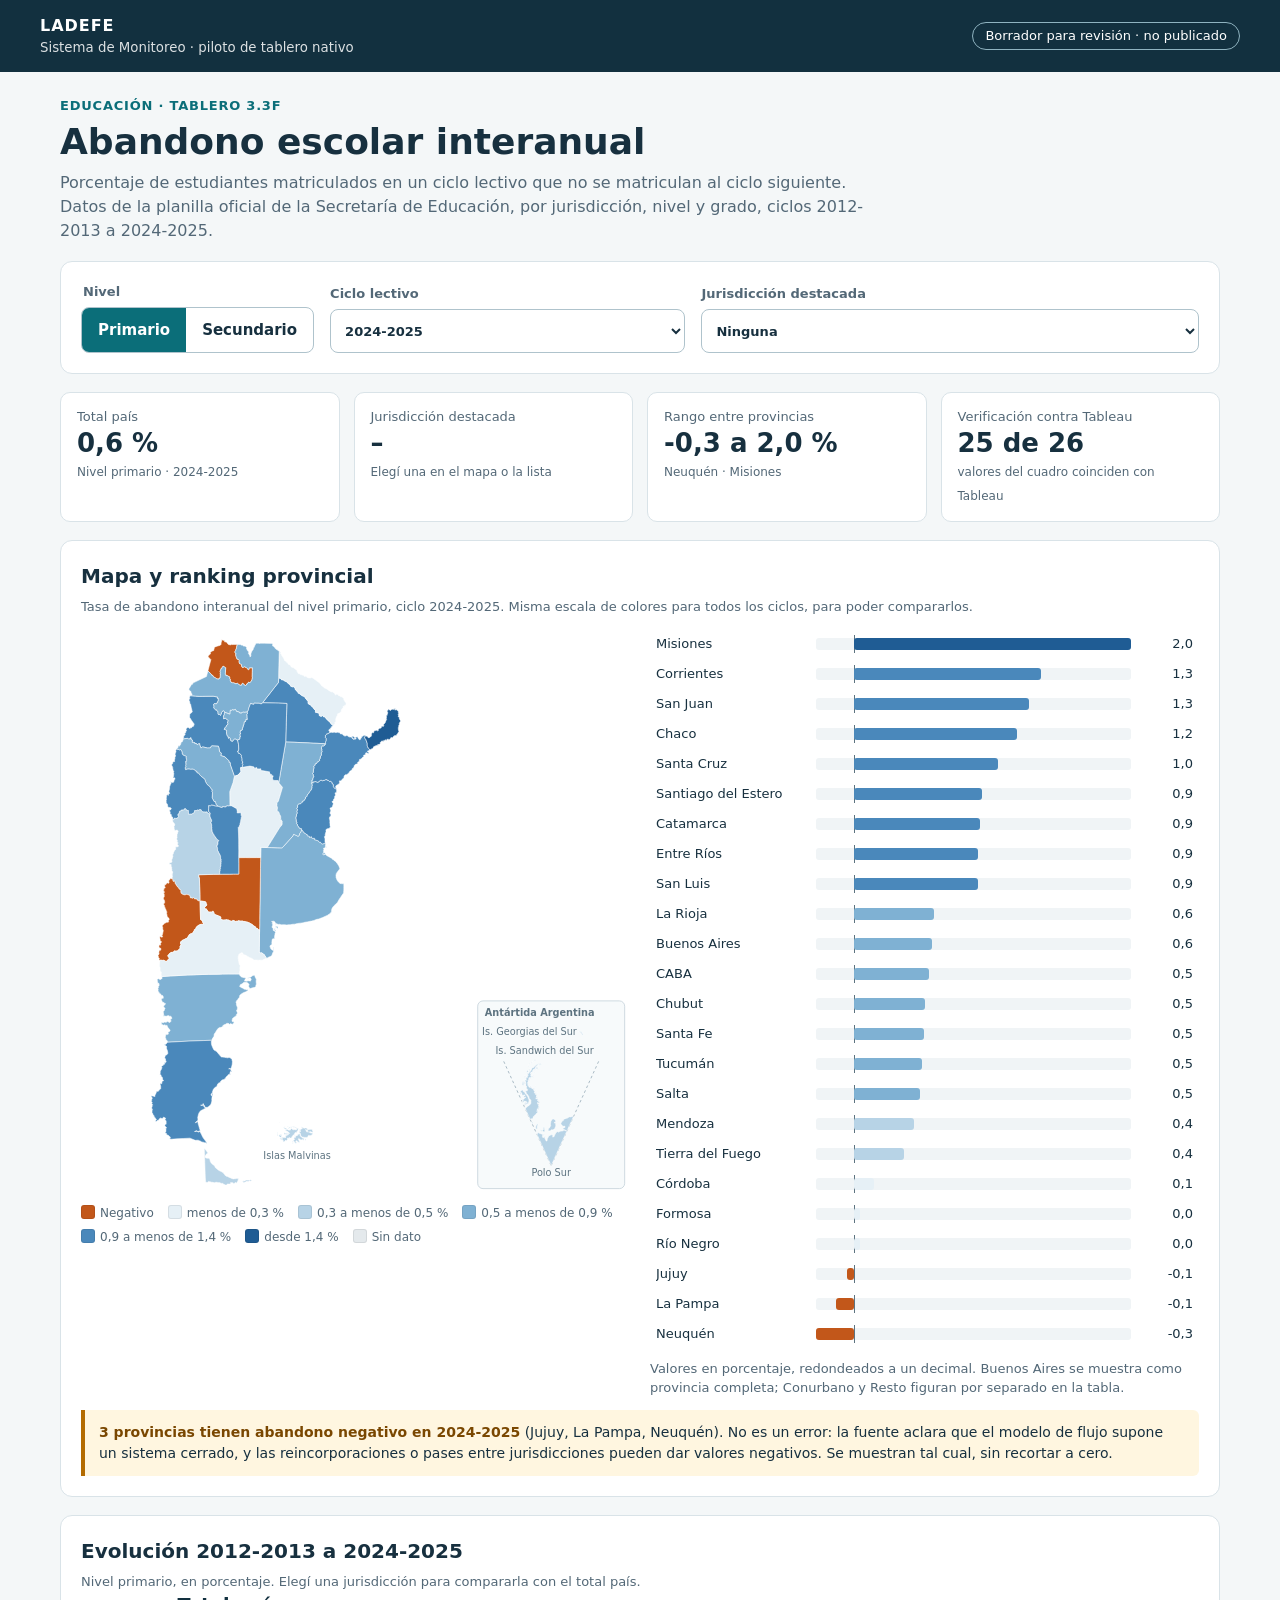
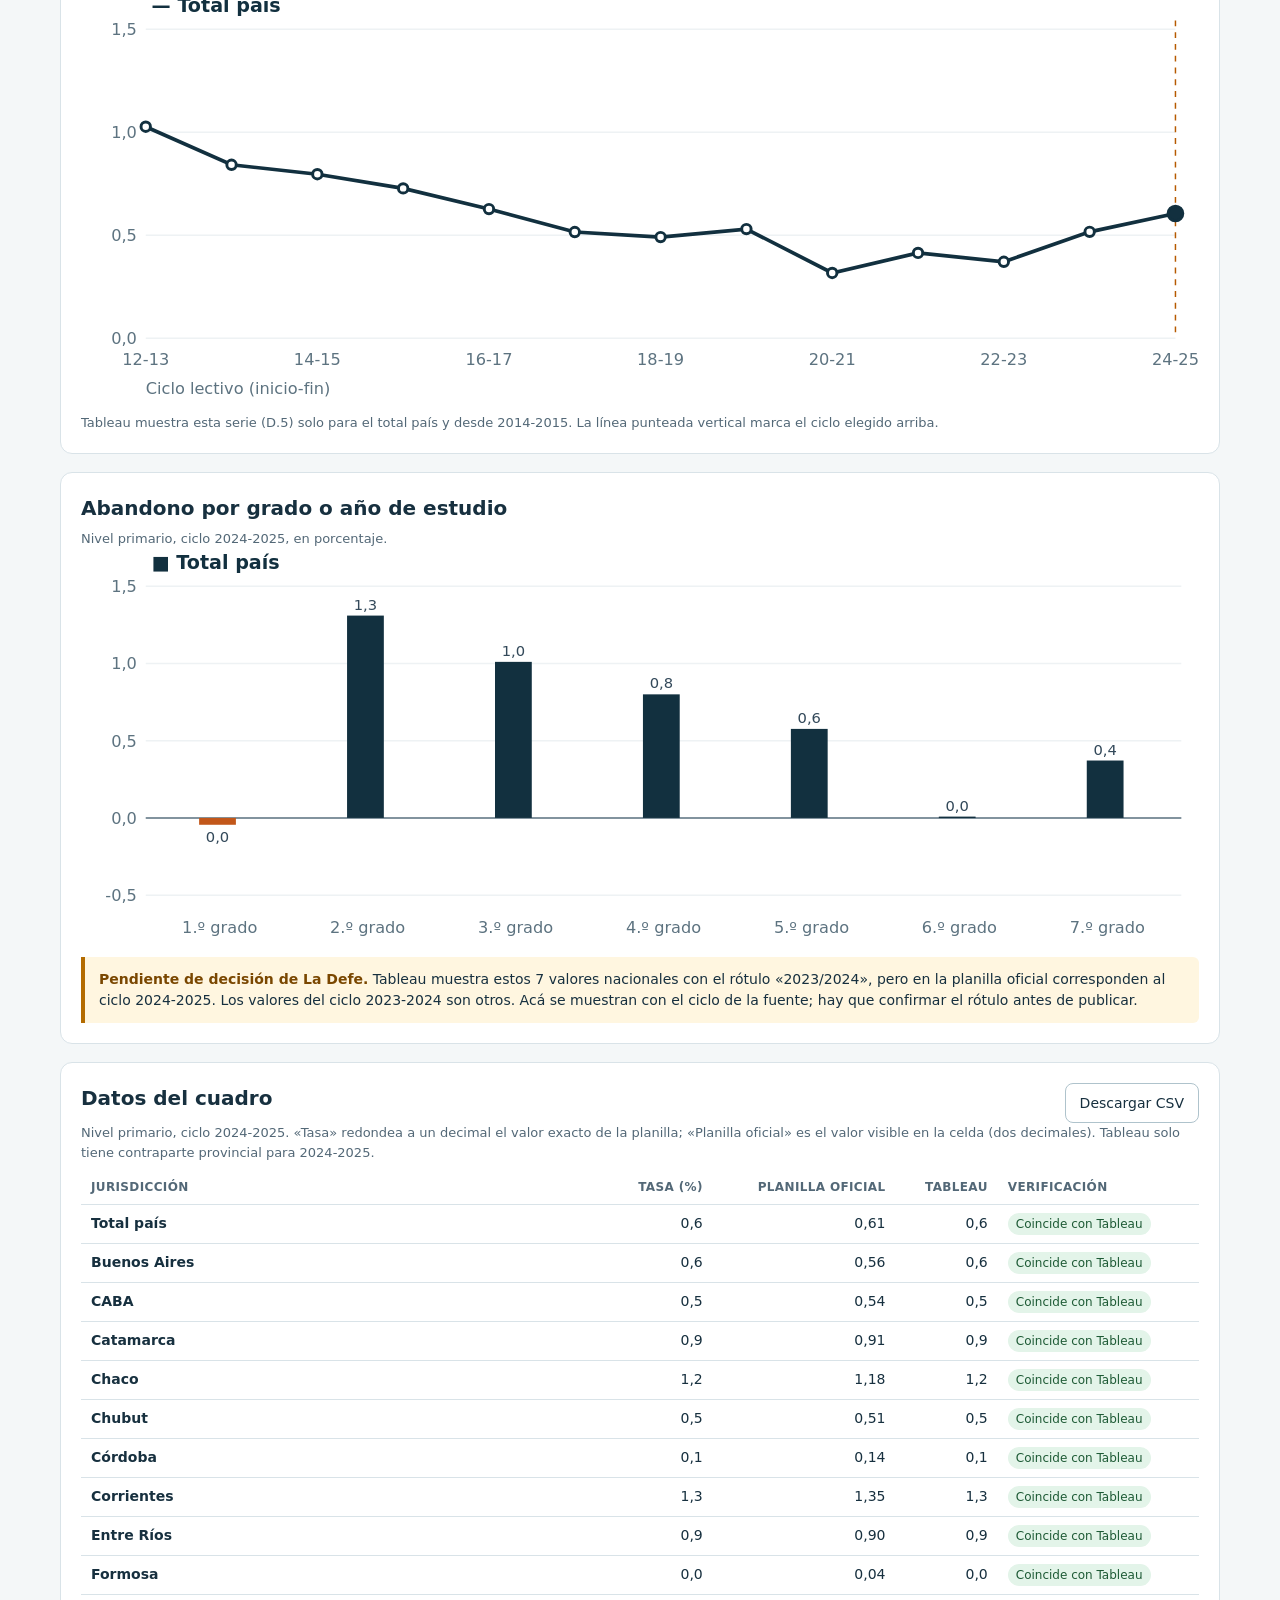
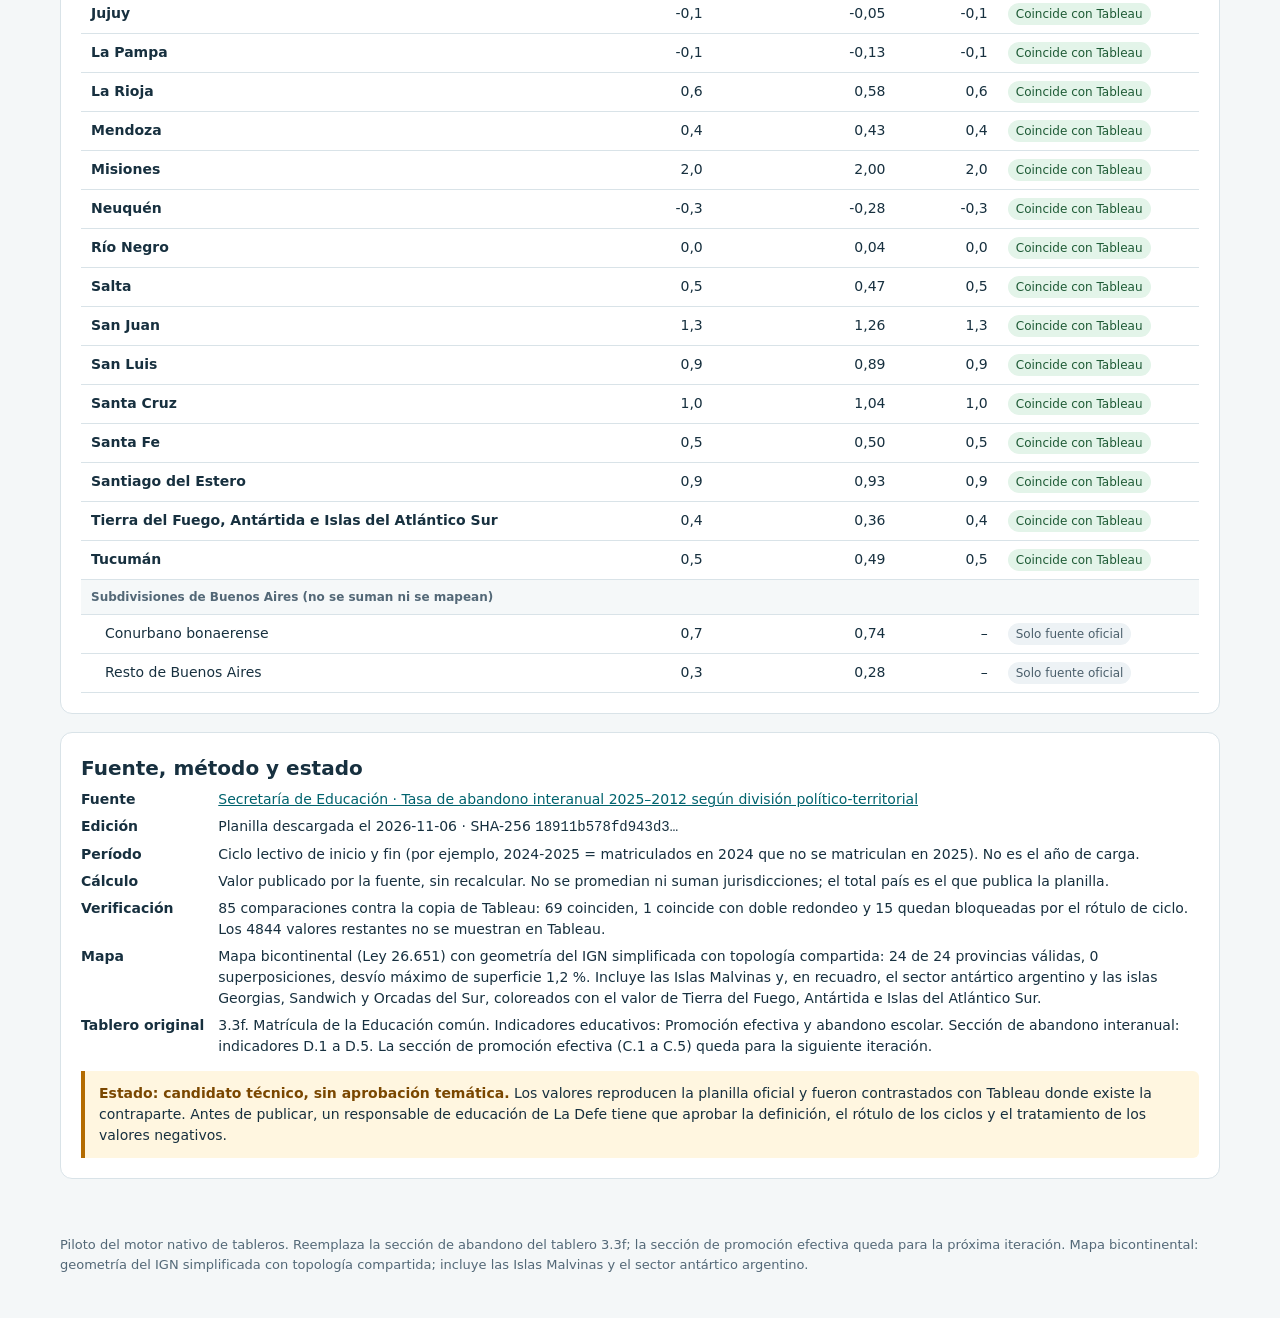
==== commit 9b7cb734: "Mapa bicontinental en el piloto: recuadro con el sector antártico e islas del Atlántico Sur - native" ====
--- a/prototypes/pilot-abandono/index.html
+++ b/prototypes/pilot-abandono/index.html
@@ -108,7 +108,7 @@
     <div class="row"><div><h2 id="terrTitle">Mapa y ranking provincial</h2><p class="note" id="terrSub" style="margin:0"></p></div></div>
     <div class="grid2" style="margin-top:12px">
       <div class="mapwrap">
-        <svg id="map" viewBox="0 0 440 640" role="group" aria-label="Mapa de provincias. Cada provincia es un botón."></svg>
+        <svg id="map" viewBox="0 0 620 640" role="group" aria-label="Mapa de provincias. Cada provincia es un botón."></svg>
         <div class="legend" id="legend"></div>
       </div>
       <div>
@@ -145,11 +145,11 @@
     <div class="alert" style="margin-top:14px"><b>Estado: candidato técnico, sin aprobación temática.</b> Los valores reproducen la planilla oficial y fueron contrastados con Tableau donde existe la contraparte. Antes de publicar, un responsable de educación de La Defe tiene que aprobar la definición, el rótulo de los ciclos y el tratamiento de los valores negativos.</div>
   </section>
 </main>
-<footer>Piloto del motor nativo de tableros. Reemplaza la sección de abandono del tablero 3.3f; la sección de promoción efectiva queda para la próxima iteración. Mapa: geometría IGN simplificada con topología compartida; incluye las Islas Malvinas.</footer>
+<footer>Piloto del motor nativo de tableros. Reemplaza la sección de abandono del tablero 3.3f; la sección de promoción efectiva queda para la próxima iteración. Mapa bicontinental: geometría del IGN simplificada con topología compartida; incluye las Islas Malvinas y el sector antártico argentino.</footer>
 <p class="sr" id="live" role="status" aria-live="polite"></p>
 <script>
 'use strict';
-const P = {"schema":"ladefe-pilot-abandono/1","title":"Abandono escolar interanual","dashboard":{"id":"73","name":"3.3f. Matrícula de la Educación común. Indicadores educativos: Promoción efectiva y abandono escolar","scope":"Sección de abandono interanual: indicadores D.1 a D.5. La sección de promoción efectiva (C.1 a C.5) queda para la siguiente iteración.","indicators":{"primary|province":{"id":"381","name":"D.2 · Abandono interanual del nivel primario por jurisdicción"},"secondary|province":{"id":"383","name":"D.4 · Abandono interanual del nivel secundario por jurisdicción"},"national_series|None":{"id":"384","name":"D.5 · Evolución de la tasa de abandono interanual por nivel"},"primary|grade":{"id":"380","name":"D.1 · Abandono interanual por grado · nivel primario"},"secondary|grade":{"id":"382","name":"D.3 · Abandono interanual por año · nivel secundario"}}},"source":{"name":"Secretaría de Educación · Tasa de abandono interanual 2025–2012 según división político-territorial","url":"https://www.argentina.gob.ar/sites/default/files/2018/04/tasa_de_abandono_interanual.zip","landing":"https://www.argentina.gob.ar/educacion/evaluacion-e-informacion-educativa/indicadores","sha256":"18911b578fd943d3fa45fd37b5bd23d40f05543e2a0f4db325e239458c044204","snapshot":"2026-11-06"},"levels":{"primary":"Primario","secondary":"Secundario"},"periods":["2012-2013","2013-2014","2014-2015","2015-2016","2016-2017","2017-2018","2018-2019","2019-2020","2020-2021","2021-2022","2022-2023","2023-2024","2024-2025"],"defaultPeriod":"2024-2025","names":{"00":"Total país","02":"CABA","06":"Buenos Aires","06-CON":"Conurbano bonaerense","06-REST":"Resto de Buenos Aires","10":"Catamarca","14":"Córdoba","18":"Corrientes","22":"Chaco","26":"Chubut","30":"Entre Ríos","34":"Formosa","38":"Jujuy","42":"La Pampa","46":"La Rioja","50":"Mendoza","54":"Misiones","58":"Neuquén","62":"Río Negro","66":"Salta","70":"San Juan","74":"San Luis","78":"Santa Cruz","82":"Santa Fe","86":"Santiago del Estero","90":"Tucumán","94":"Tierra del Fuego, Antártida e Islas del Atlántico Sur"},"provinces":["02","06","10","14","18","22","26","30","34","38","42","46","50","54","58","62","66","70","74","78","82","86","90","94"],"scale":{"primary":{"min":-1.492986575161035,"max":5.006257822277846,"negatives":62,"cuts":[0.3,0.5,0.9,1.4]},"secondary":{"min":2.1794941825531193,"max":15.528400160261352,"negatives":0,"cuts":[7.1,8.8,10.1,11.9]}},"statusLabels":["Coincide con Tableau","Coincide con doble redondeo","Bloqueado: Tableau lo rotula con otro ciclo"],"statusKeys":["matched_at_one_decimal","compatible_with_double_rounding","blocked_temporal_label_conflict"],"rowFields":["level","grade","structure","geo","period","value","officialDisplay","tableauChecks[indicator, status, tableauValue, tableauLabel]"],"observations":[["primary","total","mixed","00","2024-2025",0.6052724518606831,"0.61",[["380",2,0.6,"Tasa de abandono interanual por grado - 2023/2024"],["384",0,0.6,null]]],["primary","1","mixed","00","2024-2025",-0.0443158682985067,"-0.04",[["380",2,0.0,"Tasa de abandono interanual por grado - 2023/2024"]]],["primary","2","mixed","00","2024-2025",1.3100537996882893,"1.31",[["380",2,1.3,"Tasa de abandono interanual por grado - 2023/2024"]]],["primary","3","mixed","00","2024-2025",1.0104240622656935,"1.01",[["380",2,1.0,"Tasa de abandono interanual por grado - 2023/2024"]]],["primary","4","mixed","00","2024-2025",0.800082661601512,"0.80",[["380",2,0.8,"Tasa de abandono interanual por grado - 2023/2024"]]],["primary","5","mixed","00","2024-2025",0.5764074715013066,"0.58",[["380",2,0.6,"Tasa de abandono interanual por grado - 2023/2024"]]],["primary","6","mixed","00","2024-2025",0.008575708768930879,"0.01",[["380",2,0.0,"Tasa de abandono interanual por grado - 2023/2024"]]],["primary","7","7-5","00","2024-2025",0.3716548283600032,"0.37",[["380",2,0.4,"Tasa de abandono interanual por grado - 2023/2024"]]],["secondary","total","mixed","00","2024-2025",6.920131236275338,"6.92",[["382",2,6.9,"Tasa de abandono interanual por año - 2023/2024"],["384",0,6.9,null]]],["secondary","7","6-6","00","2024-2025",3.8941570280620867,"3.89",[["382",2,3.9,"Tasa de abandono interanual por año - 2023/2024"]]],["secondary","8","mixed","00","2024-2025",4.714176958623657,"4.71",[["382",2,4.7,"Tasa de abandono interanual por año - 2023/2024"]]],["secondary","9","mixed","00","2024-2025",5.5893664953559945,"5.59",[["382",2,5.6,"Tasa de abandono interanual por año - 2023/2024"]]],["secondary","10","mixed","00","2024-2025",8.681237995265107,"8.68",[["382",2,8.7,"Tasa de abandono interanual por año - 2023/2024"]]],["secondary","11","mixed","00","2024-2025",7.064597939282543,"7.06",[["382",2,7.1,"Tasa de abandono interanual por año - 2023/2024"]]],["secondary","12","mixed","00","2024-2025",12.519240074130202,"12.52",[["382",2,12.5,"Tasa de abandono interanual por año - 2023/2024"]]],["primary","total","6-6","06","2024-2025",0.5603183869658186,"0.56",[["381",0,0.6,null]]],["primary","1","6-6","06","2024-2025",-0.8003361491106846,"-0.80",[]],["primary","2","6-6","06","2024-2025",1.7040057704805562,"1.70",[]],["primary","3","6-6","06","2024-2025",1.2879178369432234,"1.29",[]],["primary","4","6-6","06","2024-2025",0.7292916860747747,"0.73",[]],["primary","5","6-6","06","2024-2025",0.4612995922996945,"0.46",[]],["primary","6","6-6","06","2024-2025",-0.15744622914535733,"-0.16",[]],["secondary","total","6-6","06","2024-2025",4.127708517741047,"4.13",[["383",0,4.1,null]]],["secondary","7","6-6","06","2024-2025",3.403769533271241,"3.40",[]],["secondary","8","6-6","06","2024-2025",2.696101844952654,"2.70",[]],["secondary","9","6-6","06","2024-2025",2.108763548275155,"2.11",[]],["secondary","10","6-6","06","2024-2025",7.692846486282043,"7.69",[]],["secondary","11","6-6","06","2024-2025",6.539124287544729,"6.54",[]],["secondary","12","6-6","06","2024-2025",2.5625234901760114,"2.56",[]],["primary","total","6-6","06-CON","2024-2025",0.7371087937088734,"0.74",[]],["primary","1","6-6","06-CON","2024-2025",-0.5856496360791332,"-0.59",[]],["primary","2","6-6","06-CON","2024-2025",1.9468799850956588,"1.95",[]],["primary","3","6-6","06-CON","2024-2025",1.5503831734637394,"1.55",[]],["primary","4","6-6","06-CON","2024-2025",0.991981254593783,"0.99",[]],["primary","5","6-6","06-CON","2024-2025",0.5734505321688363,"0.57",[]],["primary","6","6-6","06-CON","2024-2025",-0.18771167035117342,"-0.19",[]],["secondary","total","6-6","06-CON","2024-2025",3.8729902695408898,"3.87",[]],["secondary","7","6-6","06-CON","2024-2025",2.8904601097509506,"2.89",[]],["secondary","8","6-6","06-CON","2024-2025",2.664276249123075,"2.66",[]],["secondary","9","6-6","06-CON","2024-2025",1.9417741926639156,"1.94",[]],["secondary","10","6-6","06-CON","2024-2025",7.108788944666424,"7.11",[]],["secondary","11","6-6","06-CON","2024-2025",6.277528772006876,"6.28",[]],["secondary","12","6-6","06-CON","2024-2025",2.6309631752902956,"2.63",[]],["primary","total","6-6","06-REST","2024-2025",0.27845859100876025,"0.28",[]],["primary","1","6-6","06-REST","2024-2025",-1.1368725318568478,"-1.14",[]],["primary","2","6-6","06-REST","2024-2025",1.31875438661298,"1.32",[]],["primary","3","6-6","06-REST","2024-2025",0.8695493987738874,"0.87",[]],["primary","4","6-6","06-REST","2024-2025",0.30926924096492936,"0.31",[]],["primary","5","6-6","06-REST","2024-2025",0.2816318450934938,"0.28",[]],["primary","6","6-6","06-REST","2024-2025",-0.1085964592078803,"-0.11",[]],["secondary","total","6-6","06-REST","2024-2025",4.535859571949801,"4.54",[]],["secondary","7","6-6","06-REST","2024-2025",4.216515171768473,"4.22",[]],["secondary","8","6-6","06-REST","2024-2025",2.746462079910531,"2.75",[]],["secondary","9","6-6","06-REST","2024-2025",2.3748361730013055,"2.37",[]],["secondary","10","6-6","06-REST","2024-2025",8.627093954843405,"8.63",[]],["secondary","11","6-6","06-REST","2024-2025",6.969455511288176,"6.97",[]],["secondary","12","6-6","06-REST","2024-2025",2.4512077639419214,"2.45",[]],["primary","total","6-6","10","2024-2025",0.9080132764343294,"0.91",[["381",0,0.9,null]]],["primary","1","6-6","10","2024-2025",0.13576708402474427,"0.14",[]],["primary","2","6-6","10","2024-2025",2.3634305123124832,"2.36",[]],["primary","3","6-6","10","2024-2025",2.663134411600671,"2.66",[]],["primary","4","6-6","10","2024-2025",0.2126528442317932,"0.21",[]],["primary","5","6-6","10","2024-2025",0.40983606557377605,"0.41",[]],["primary","6","6-6","10","2024-2025",-0.43199761656487445,"-0.43",[]],["secondary","total","6-6","10","2024-2025",5.611742378744558,"5.61",[["383",0,5.6,null]]],["secondary","7","6-6","10","2024-2025",0.12006403415155198,"0.12",[]],["secondary","8","6-6","10","2024-2025",4.998097171127743,"5.00",[]],["secondary","9","6-6","10","2024-2025",6.494733999459898,"6.49",[]],["secondary","10","6-6","10","2024-2025",6.39917996778446,"6.40",[]],["secondary","11","6-6","10","2024-2025",4.174664107485601,"4.17",[]],["secondary","12","6-6","10","2024-2025",13.088005554591215,"13.09",[]],["primary","total","7-5","22","2024-2025",1.1798130130106386,"1.18",[["381",0,1.2,null]]],["primary","1","7-5","22","2024-2025",0.864021474708494,"0.86",[]],["primary","2","7-5","22","2024-2025",2.032468362520774,"2.03",[]],["primary","3","7-5","22","2024-2025",0.028303412582891596,"0.03",[]],["primary","4","7-5","22","2024-2025",2.546423254720679,"2.55",[]],["primary","5","7-5","22","2024-2025",-0.13127128030521096,"-0.13",[]],["primary","6","7-5","22","2024-2025",3.932511356262168,"3.93",[]],["primary","7","7-5","22","2024-2025",-1.000603812645557,"-1.00",[]],["secondary","total","7-5","22","2024-2025",12.590630087672293,"12.59",[["383",0,12.6,null]]],["secondary","8","7-5","22","2024-2025",9.573388460815638,"9.57",[]],["secondary","9","7-5","22","2024-2025",11.381472225875754,"11.38",[]],["secondary","10","7-5","22","2024-2025",12.972420837589382,"12.97",[]],["secondary","11","7-5","22","2024-2025",13.077207240487613,"13.08",[]],["secondary","12","7-5","22","2024-2025",19.362870743317465,"19.36",[]],["primary","total","6-6","26","2024-2025",0.50994917736239,"0.51",[["381",0,0.5,null]]],["primary","1","6-6","26","2024-2025",0.022975301550831606,"0.02",[]],["primary","2","6-6","26","2024-2025",0.03242542153047989,"0.03",[]],["primary","3","6-6","26","2024-2025",0.9649568308786232,"0.96",[]],["primary","4","6-6","26","2024-2025",0.977361124962596,"0.98",[]],["primary","5","6-6","26","2024-2025",0.559552358113501,"0.56",[]],["primary","6","6-6","26","2024-2025",0.41144200626959126,"0.41",[]],["secondary","total","6-6","26","2024-2025",6.831332151576973,"6.83",[["383",0,6.8,null]]],["secondary","7","6-6","26","2024-2025",3.406435376595361,"3.41",[]],["secondary","8","6-6","26","2024-2025",4.438549955791334,"4.44",[]],["secondary","9","6-6","26","2024-2025",4.718361375274316,"4.72",[]],["secondary","10","6-6","26","2024-2025",8.251592678733944,"8.25",[]],["secondary","11","6-6","26","2024-2025",6.642996220364218,"6.64",[]],["secondary","12","6-6","26","2024-2025",16.551370740456065,"16.55",[]],["primary","total","7-5","02","2024-2025",0.5414333175130516,"0.54",[["381",0,0.5,null]]],["primary","1","7-5","02","2024-2025",0.9607854948497134,"0.96",[]],["primary","2","7-5","02","2024-2025",1.6799047961696971,"1.68",[]],["primary","3","7-5","02","2024-2025",0.5767806117049429,"0.58",[]],["primary","4","7-5","02","2024-2025",0.5949656750572051,"0.59",[]],["primary","5","7-5","02","2024-2025",1.0390412015842758,"1.04",[]],["primary","6","7-5","02","2024-2025",-0.5946583277797701,"-0.59",[]],["primary","7","7-5","02","2024-2025",-0.31780204008406476,"-0.32",[]],["secondary","total","7-5","02","2024-2025",6.398405763777111,"6.40",[["383",0,6.4,null]]],["secondary","8","7-5","02","2024-2025",-0.1357756492544595,"-0.14",[]],["secondary","9","7-5","02","2024-2025",5.330402527819752,"5.33",[]],["secondary","10","7-5","02","2024-2025",5.885254797493959,"5.89",[]],["secondary","11","7-5","02","2024-2025",4.69089608495887,"4.69",[]],["secondary","12","7-5","02","2024-2025",17.78021597274354,"17.78",[]],["primary","total","6-6","14","2024-2025",0.14160270327253305,"0.14",[["381",0,0.1,null]]],["primary","1","6-6","14","2024-2025",-0.17209813255216955,"-0.17",[]],["primary","2","6-6","14","2024-2025",0.5260507994930497,"0.53",[]],["primary","3","6-6","14","2024-2025",0.24785901095708662,"0.25",[]],["primary","4","6-6","14","2024-2025",0.3153241011637694,"0.32",[]],["primary","5","6-6","14","2024-2025",-0.5143670939096809,"-0.51",[]],["primary","6","6-6","14","2024-2025",0.4335088818518944,"0.43",[]],["secondary","total","6-6","14","2024-2025",7.284162005877336,"7.28",[["383",0,7.3,null]]],["secondary","7","6-6","14","2024-2025",4.664746232075503,"4.66",[]],["secondary","8","6-6","14","2024-2025",2.6841634357291984,"2.68",[]],["secondary","9","6-6","14","2024-2025",6.1217285258107434,"6.12",[]],["secondary","10","6-6","14","2024-2025",9.276312366682273,"9.28",[]],["secondary","11","6-6","14","2024-2025",4.817795196797858,"4.82",[]],["secondary","12","6-6","14","2024-2025",19.668972561400253,"19.67",[]],["primary","total","6-6","18","2024-2025",1.348582999153681,"1.35",[["381",0,1.3,null]]],["primary","1","6-6","18","2024-2025",1.943359375,"1.94",[]],["primary","2","6-6","18","2024-2025",1.7148316216861677,"1.71",[]],["primary","3","6-6","18","2024-2025",2.074669623879494,"2.07",[]],["primary","4","6-6","18","2024-2025",2.7092491253252,"2.71",[]],["primary","5","6-6","18","2024-2025",1.7486705313083855,"1.75",[]],["primary","6","6-6","18","2024-2025",-2.326156891858446,"-2.33",[]],["secondary","total","6-6","18","2024-2025",9.755429650613783,"9.76",[["383",0,9.8,null]]],["secondary","7","6-6","18","2024-2025",8.299907435976547,"8.30",[]],["secondary","8","6-6","18","2024-2025",9.70058763175077,"9.70",[]],["secondary","9","6-6","18","2024-2025",8.216064083134873,"8.22",[]],["secondary","10","6-6","18","2024-2025",10.904222952415726,"10.90",[]],["secondary","11","6-6","18","2024-2025",10.77452909755411,"10.77",[]],["secondary","12","6-6","18","2024-2025",12.07155861632233,"12.07",[]],["primary","total","6-6","30","2024-2025",0.8974166147411262,"0.90",[["381",0,0.9,null]]],["primary","1","6-6","30","2024-2025",-0.11010184420589919,"-0.11",[]],["primary","2","6-6","30","2024-2025",2.620942007403312,"2.62",[]],["primary","3","6-6","30","2024-2025",1.5756565235514852,"1.58",[]],["primary","4","6-6","30","2024-2025",0.7827868852459101,"0.78",[]],["primary","5","6-6","30","2024-2025",1.446165729734373,"1.45",[]],["primary","6","6-6","30","2024-2025",-1.0826815148703028,"-1.08",[]],["secondary","total","6-6","30","2024-2025",8.876382070011578,"8.88",[["383",0,8.9,null]]],["secondary","7","6-6","30","2024-2025",4.512524084778425,"4.51",[]],["secondary","8","6-6","30","2024-2025",9.7209409594096,"9.72",[]],["secondary","9","6-6","30","2024-2025",8.487084870848701,"8.49",[]],["secondary","10","6-6","30","2024-2025",12.108340412772984,"12.11",[]],["secondary","11","6-6","30","2024-2025",6.760649708856882,"6.76",[]],["secondary","12","6-6","30","2024-2025",13.70165745856353,"13.70",[]],["primary","total","6-6","34","2024-2025",0.04440115729468885,"0.04",[["381",0,0.0,null]]],["primary","1","6-6","34","2024-2025",0.5860607699936864,"0.59",[]],["primary","2","6-6","34","2024-2025",-0.5684381485157337,"-0.57",[]],["primary","3","6-6","34","2024-2025",0.3688454280322413,"0.37",[]],["primary","4","6-6","34","2024-2025",0.6957518212327045,"0.70",[]],["primary","5","6-6","34","2024-2025",0.15950302216252443,"0.16",[]],["primary","6","6-6","34","2024-2025",-0.9951927131652243,"-1.00",[]],["secondary","total","6-6","34","2024-2025",10.439720442632499,"10.44",[["383",0,10.4,null]]],["secondary","7","6-6","34","2024-2025",8.625222024866787,"8.63",[]],["secondary","8","6-6","34","2024-2025",8.318766883839182,"8.32",[]],["secondary","9","6-6","34","2024-2025",7.526270945754051,"7.53",[]],["secondary","10","6-6","34","2024-2025",9.13778877887789,"9.14",[]],["secondary","11","6-6","34","2024-2025",9.77629464837474,"9.78",[]],["secondary","12","6-6","34","2024-2025",25.29039847081311,"25.29",[]],["primary","total","7-5","38","2024-2025",-0.05007455544921166,"-0.05",[["381",0,-0.1,null]]],["primary","1","7-5","38","2024-2025",0.11125374411639655,"0.11",[]],["primary","2","7-5","38","2024-2025",0.02487149726414356,"0.02",[]],["primary","3","7-5","38","2024-2025",-0.22360645264334017,"-0.22",[]],["primary","4","7-5","38","2024-2025",0.050139674808399315,"0.05",[]],["primary","5","7-5","38","2024-2025",0.06726457399103539,"0.07",[]],["primary","6","7-5","38","2024-2025",-0.24852438645542319,"-0.25",[]],["primary","7","7-5","38","2024-2025",-0.1270553064275191,"-0.13",[]],["secondary","total","7-5","38","2024-2025",8.084560211400525,"8.08",[["383",0,8.1,null]]],["secondary","8","7-5","38","2024-2025",4.11682361924154,"4.12",[]],["secondary","9","7-5","38","2024-2025",7.040502519138924,"7.04",[]],["secondary","10","7-5","38","2024-2025",6.304558680892331,"6.30",[]],["secondary","11","7-5","38","2024-2025",4.515796703296705,"4.52",[]],["secondary","12","7-5","38","2024-2025",22.211302211302204,"22.21",[]],["primary","total","6-6","42","2024-2025",-0.12991329043173538,"-0.13",[["381",0,-0.1,null]]],["primary","1","6-6","42","2024-2025",-0.333922608524841,"-0.33",[]],["primary","2","6-6","42","2024-2025",-0.0956937799043073,"-0.10",[]],["primary","3","6-6","42","2024-2025",-0.08904719501335356,"-0.09",[]],["primary","4","6-6","42","2024-2025",-0.051635111876081385,"-0.05",[]],["primary","5","6-6","42","2024-2025",-0.1718803712616105,"-0.17",[]],["primary","6","6-6","42","2024-2025",-0.054151624548744226,"-0.05",[]],["secondary","total","6-6","42","2024-2025",7.235670277688559,"7.24",[["383",0,7.2,null]]],["secondary","7","6-6","42","2024-2025",0.06586530545035707,"0.07",[]],["secondary","8","6-6","42","2024-2025",4.405154330236741,"4.41",[]],["secondary","9","6-6","42","2024-2025",6.446613977994739,"6.45",[]],["secondary","10","6-6","42","2024-2025",8.869594824651,"8.87",[]],["secondary","11","6-6","42","2024-2025",8.49726221861691,"8.50",[]],["secondary","12","6-6","42","2024-2025",19.424799622819435,"19.42",[]],["primary","total","7-5","46","2024-2025",0.5794572342662747,"0.58",[["381",0,0.6,null]]],["primary","1","7-5","46","2024-2025",-0.6761442441054262,"-0.68",[]],["primary","2","7-5","46","2024-2025",0.4758779127010164,"0.48",[]],["primary","3","7-5","46","2024-2025",1.572860447185822,"1.57",[]],["primary","4","7-5","46","2024-2025",0.2529009223445351,"0.25",[]],["primary","5","7-5","46","2024-2025",1.6484339877116843,"1.65",[]],["primary","6","7-5","46","2024-2025",0.40253909273881106,"0.40",[]],["primary","7","7-5","46","2024-2025",0.21551724137932138,"0.22",[]],["secondary","total","7-5","46","2024-2025",6.885789525017074,"6.89",[["383",0,6.9,null]]],["secondary","8","7-5","46","2024-2025",7.224224945926454,"7.22",[]],["secondary","9","7-5","46","2024-2025",4.256641292527584,"4.26",[]],["secondary","10","7-5","46","2024-2025",9.352517985611513,"9.35",[]],["secondary","11","7-5","46","2024-2025",3.6567962896896202,"3.66",[]],["secondary","12","7-5","46","2024-2025",10.024132170038982,"10.02",[]],["primary","total","7-5","50","2024-2025",0.4285689372536752,"0.43",[["381",0,0.4,null]]],["primary","1","7-5","50","2024-2025",-1.232650028705549,"-1.23",[]],["primary","2","7-5","50","2024-2025",2.6241828068674753,"2.62",[]],["primary","3","7-5","50","2024-2025",0.6050719264422342,"0.61",[]],["primary","4","7-5","50","2024-2025",0.6733625689630807,"0.67",[]],["primary","5","7-5","50","2024-2025",0.3279773725702566,"0.33",[]],["primary","6","7-5","50","2024-2025",-1.0643235048420583,"-1.06",[]],["primary","7","7-5","50","2024-2025",0.8701555171562612,"0.87",[]],["secondary","total","7-5","50","2024-2025",9.304049856722042,"9.30",[["383",0,9.3,null]]],["secondary","8","7-5","50","2024-2025",6.567247386759581,"6.57",[]],["secondary","9","7-5","50","2024-2025",6.126307443661757,"6.13",[]],["secondary","10","7-5","50","2024-2025",8.955754500500952,"8.96",[]],["secondary","11","7-5","50","2024-2025",6.223071447304342,"6.22",[]],["secondary","12","7-5","50","2024-2025",21.923191934725956,"21.92",[]],["primary","total","7-5","54","2024-2025",2.0003673372371944,"2.00",[["381",0,2.0,null]]],["primary","1","7-5","54","2024-2025",2.4692789241827047,"2.47",[]],["primary","2","7-5","54","2024-2025",2.9293080257061765,"2.93",[]],["primary","3","7-5","54","2024-2025",2.5385413578416856,"2.54",[]],["primary","4","7-5","54","2024-2025",1.6564766102658997,"1.66",[]],["primary","5","7-5","54","2024-2025",2.03446443482882,"2.03",[]],["primary","6","7-5","54","2024-2025",2.4800500704115205,"2.48",[]],["primary","7","7-5","54","2024-2025",-0.1611128575919447,"-0.16",[]],["secondary","total","7-5","54","2024-2025",13.097094808629361,"13.10",[["383",0,13.1,null]]],["secondary","8","7-5","54","2024-2025",9.498372718268005,"9.50",[]],["secondary","9","7-5","54","2024-2025",15.66345586789856,"15.66",[]],["secondary","10","7-5","54","2024-2025",13.99295390264476,"13.99",[]],["secondary","11","7-5","54","2024-2025",11.428215353938183,"11.43",[]],["secondary","12","7-5","54","2024-2025",16.487804878048784,"16.49",[]],["primary","total","7-5","58","2024-2025",-0.2763459851734313,"-0.28",[["381",0,-0.3,null]]],["primary","1","7-5","58","2024-2025",-0.6538389688025319,"-0.65",[]],["primary","2","7-5","58","2024-2025",-0.9552186486723406,"-0.96",[]],["primary","3","7-5","58","2024-2025",0.5522129728838723,"0.55",[]],["primary","4","7-5","58","2024-2025",-0.697029702970301,"-0.70",[]],["primary","5","7-5","58","2024-2025",-0.32417537887998615,"-0.32",[]],["primary","6","7-5","58","2024-2025",-0.5811505095595078,"-0.58",[]],["primary","7","7-5","58","2024-2025",0.6506341624114673,"0.65",[]],["secondary","total","7-5","58","2024-2025",5.304475171991006,"5.30",[["383",0,5.3,null]]],["secondary","8","7-5","58","2024-2025",-2.9129934840935228,"-2.91",[]],["secondary","9","7-5","58","2024-2025",10.919340246363701,"10.92",[]],["secondary","10","7-5","58","2024-2025",6.165125385320335,"6.17",[]],["secondary","11","7-5","58","2024-2025",4.919472913616391,"4.92",[]],["secondary","12","7-5","58","2024-2025",7.525932465239458,"7.53",[]],["primary","total","7-5","62","2024-2025",0.04401309107324644,"0.04",[["381",0,0.0,null]]],["primary","1","7-5","62","2024-2025",-0.2673796791444006,"-0.27",[]],["primary","2","7-5","62","2024-2025",0.3760627861347261,"0.38",[]],["primary","3","7-5","62","2024-2025",-0.39725813989718683,"-0.40",[]],["primary","4","7-5","62","2024-2025",0.11844832691738005,"0.12",[]],["primary","5","7-5","62","2024-2025",0.3241491085899507,"0.32",[]],["primary","6","7-5","62","2024-2025",-0.10207286432160628,"-0.10",[]],["primary","7","7-5","62","2024-2025",0.235386426049421,"0.24",[]],["secondary","total","7-5","62","2024-2025",6.239123009612406,"6.24",[["383",0,6.2,null]]],["secondary","8","7-5","62","2024-2025",0.21794679092138836,"0.22",[]],["secondary","9","7-5","62","2024-2025",5.797415349072269,"5.80",[]],["secondary","10","7-5","62","2024-2025",6.0267333698116055,"6.03",[]],["secondary","11","7-5","62","2024-2025",6.823324630113136,"6.82",[]],["secondary","12","7-5","62","2024-2025",14.427959772976203,"14.43",[]],["primary","total","7-5","66","2024-2025",0.4729153395165111,"0.47",[["381",0,0.5,null]]],["primary","1","7-5","66","2024-2025",0.5257794986753663,"0.53",[]],["primary","2","7-5","66","2024-2025",-0.0197293138144633,"-0.02",[]],["primary","3","7-5","66","2024-2025",0.9067840883648062,"0.91",[]],["primary","4","7-5","66","2024-2025",0.8000283195865285,"0.80",[]],["primary","5","7-5","66","2024-2025",1.608520812955116,"1.61",[]],["primary","6","7-5","66","2024-2025",-0.48514251061249825,"-0.49",[]],["primary","7","7-5","66","2024-2025",-0.12537041258262982,"-0.13",[]],["secondary","total","7-5","66","2024-2025",11.909957969608785,"11.91",[["383",0,11.9,null]]],["secondary","8","7-5","66","2024-2025",10.117310784255352,"10.12",[]],["secondary","9","7-5","66","2024-2025",9.352441236086912,"9.35",[]],["secondary","10","7-5","66","2024-2025",11.43664547230187,"11.44",[]],["secondary","11","7-5","66","2024-2025",10.232672054861615,"10.23",[]],["secondary","12","7-5","66","2024-2025",22.047333903621322,"22.05",[]],["primary","total","6-6","70","2024-2025",1.2624832989877577,"1.26",[["381",0,1.3,null]]],["primary","1","6-6","70","2024-2025",1.267091416708419,"1.27",[]],["primary","2","6-6","70","2024-2025",2.7308105206655853,"2.73",[]],["primary","3","6-6","70","2024-2025",1.6460354633656644,"1.65",[]],["primary","4","6-6","70","2024-2025",0.866505961300402,"0.87",[]],["primary","5","6-6","70","2024-2025",1.718029280032093,"1.72",[]],["primary","6","6-6","70","2024-2025",-0.7398534385569335,"-0.74",[]],["secondary","total","6-6","70","2024-2025",8.821767348976543,"8.82",[["383",0,8.8,null]]],["secondary","7","6-6","70","2024-2025",3.1132854692165886,"3.11",[]],["secondary","8","6-6","70","2024-2025",7.863280997609358,"7.86",[]],["secondary","9","6-6","70","2024-2025",9.03317873706742,"9.03",[]],["secondary","10","6-6","70","2024-2025",10.349399469661522,"10.35",[]],["secondary","11","6-6","70","2024-2025",7.7518017226226,"7.75",[]],["secondary","12","6-6","70","2024-2025",17.64430723173356,"17.64",[]],["primary","total","6-6","74","2024-2025",0.8926764098619495,"0.89",[["381",0,0.9,null]]],["primary","1","6-6","74","2024-2025",1.0068465565847864,"1.01",[]],["primary","2","6-6","74","2024-2025",0.6138043342101924,"0.61",[]],["primary","3","6-6","74","2024-2025",2.115969137245729,"2.12",[]],["primary","4","6-6","74","2024-2025",0.24781685154590516,"0.25",[]],["primary","5","6-6","74","2024-2025",1.9813385554659666,"1.98",[]],["primary","6","6-6","74","2024-2025",-0.6899891054351759,"-0.69",[]],["secondary","total","6-6","74","2024-2025",5.189117184031005,"5.19",[["383",0,5.2,null]]],["secondary","7","6-6","74","2024-2025",1.5990295544772737,"1.60",[]],["secondary","8","6-6","74","2024-2025",6.61272923408845,"6.61",[]],["secondary","9","6-6","74","2024-2025",4.863045496750231,"4.86",[]],["secondary","10","6-6","74","2024-2025",5.590678071154085,"5.59",[]],["secondary","11","6-6","74","2024-2025",5.91834020481447,"5.92",[]],["secondary","12","6-6","74","2024-2025",7.10819297744791,"7.11",[]],["primary","total","7-5","78","2024-2025",1.0423516231947572,"1.04",[["381",0,1.0,null]]],["primary","1","7-5","78","2024-2025",1.2414304243097973,"1.24",[]],["primary","2","7-5","78","2024-2025",0.6440382941688512,"0.64",[]],["primary","3","7-5","78","2024-2025",1.2766672266084322,"1.28",[]],["primary","4","7-5","78","2024-2025",0.8655887636779382,"0.87",[]],["primary","5","7-5","78","2024-2025",1.5541443850267407,"1.55",[]],["primary","6","7-5","78","2024-2025",0.9659379766141315,"0.97",[]],["primary","7","7-5","78","2024-2025",0.7552870090634478,"0.76",[]],["secondary","total","7-5","78","2024-2025",8.753253687512526,"8.75",[["383",0,8.8,null]]],["secondary","8","7-5","78","2024-2025",1.1298509906664425,"1.13",[]],["secondary","9","7-5","78","2024-2025",0.09831230542356906,"0.10",[]],["secondary","10","7-5","78","2024-2025",3.22316753926701,"3.22",[]],["secondary","11","7-5","78","2024-2025",6.963087248322147,"6.96",[]],["secondary","12","7-5","78","2024-2025",34.06052076002814,"34.06",[]],["primary","total","7-5","82","2024-2025",0.502340866707528,"0.50",[["381",0,0.5,null]]],["primary","1","7-5","82","2024-2025",-0.06834736081548187,"-0.07",[]],["primary","2","7-5","82","2024-2025",-0.12441968430827033,"-0.12",[]],["primary","3","7-5","82","2024-2025",0.3337819650067413,"0.33",[]],["primary","4","7-5","82","2024-2025",0.6160729650662435,"0.62",[]],["primary","5","7-5","82","2024-2025",0.09371739783919786,"0.09",[]],["primary","6","7-5","82","2024-2025",0.6203769983297605,"0.62",[]],["primary","7","7-5","82","2024-2025",2.043945769050955,"2.04",[]],["secondary","total","7-5","82","2024-2025",11.979427101935846,"11.98",[["383",0,12.0,null]]],["secondary","8","7-5","82","2024-2025",5.683382179115593,"5.68",[]],["secondary","9","7-5","82","2024-2025",7.811212955011474,"7.81",[]],["secondary","10","7-5","82","2024-2025",11.032195195082643,"11.03",[]],["secondary","11","7-5","82","2024-2025",10.920994590578784,"10.92",[]],["secondary","12","7-5","82","2024-2025",31.65890713060524,"31.66",[]],["primary","total","7-5","86","2024-2025",0.9251951240901497,"0.93",[["381",0,0.9,null]]],["primary","1","7-5","86","2024-2025",0.24440784230379914,"0.24",[]],["primary","2","7-5","86","2024-2025",1.2191998360739635,"1.22",[]],["primary","3","7-5","86","2024-2025",1.6080553050796533,"1.61",[]],["primary","4","7-5","86","2024-2025",1.6893655388411712,"1.69",[]],["primary","5","7-5","86","2024-2025",1.4267319083183052,"1.43",[]],["primary","6","7-5","86","2024-2025",0.6415312615028745,"0.64",[]],["primary","7","7-5","86","2024-2025",-0.4940347926630593,"-0.49",[]],["secondary","total","7-5","86","2024-2025",9.595914686043109,"9.60",[["383",0,9.6,null]]],["secondary","8","7-5","86","2024-2025",10.708745394609272,"10.71",[]],["secondary","9","7-5","86","2024-2025",10.894731147895705,"10.89",[]],["secondary","10","7-5","86","2024-2025",10.799518895992916,"10.80",[]],["secondary","11","7-5","86","2024-2025",4.362336114421931,"4.36",[]],["secondary","12","7-5","86","2024-2025",9.58574610244989,"9.59",[]],["primary","total","6-6","94","2024-2025",0.36088474970897105,"0.36",[["381",0,0.4,null]]],["primary","1","6-6","94","2024-2025",2.1188043889519435,"2.12",[]],["primary","2","6-6","94","2024-2025",0.3181336161187765,"0.32",[]],["primary","3","6-6","94","2024-2025",-0.6159420289855149,"-0.62",[]],["primary","4","6-6","94","2024-2025",0.22860875244938206,"0.23",[]],["primary","5","6-6","94","2024-2025",-1.8943180357666733e-15,"-0.00",[]],["primary","6","6-6","94","2024-2025",0.24255024255025254,"0.24",[]],["secondary","total","6-6","94","2024-2025",5.735176510910552,"5.74",[["383",0,5.7,null]]],["secondary","7","6-6","94","2024-2025",1.9063545150501664,"1.91",[]],["secondary","8","6-6","94","2024-2025",1.8074268813670624,"1.81",[]],["secondary","9","6-6","94","2024-2025",0.06550933508025913,"0.07",[]],["secondary","10","6-6","94","2024-2025",1.4198782961460434,"1.42",[]],["secondary","11","6-6","94","2024-2025",4.6343229543808935,"4.63",[]],["secondary","12","6-6","94","2024-2025",26.66666666666666,"26.67",[]],["primary","total","6-6","90","2024-2025",0.48692133985697283,"0.49",[["381",0,0.5,null]]],["primary","1","6-6","90","2024-2025",0.7106523040095687,"0.71",[]],["primary","2","6-6","90","2024-2025",0.3081492481900883,"0.31",[]],["primary","3","6-6","90","2024-2025",0.7313331668509852,"0.73",[]],["primary","4","6-6","90","2024-2025",0.8154407654621411,"0.82",[]],["primary","5","6-6","90","2024-2025",0.45279678616416574,"0.45",[]],["primary","6","6-6","90","2024-2025",-0.10854341736694972,"-0.11",[]],["secondary","total","6-6","90","2024-2025",8.468942375618113,"8.47",[["383",0,8.5,null]]],["secondary","7","6-6","90","2024-2025",4.429849977464424,"4.43",[]],["secondary","8","6-6","90","2024-2025",7.916720215910542,"7.92",[]],["secondary","9","6-6","90","2024-2025",7.503159415056869,"7.50",[]],["secondary","10","6-6","90","2024-2025",8.51531814611155,"8.52",[]],["secondary","11","6-6","90","2024-2025",7.486392433300617,"7.49",[]],["secondary","12","6-6","90","2024-2025",17.61989513685122,"17.62",[]],["primary","total","mixed","00","2023-2024",0.5162379566454804,"0.52",[["384",0,0.5,null]]],["primary","1","mixed","00","2023-2024",-0.1471950158560945,"-0.15",[]],["primary","2","mixed","00","2023-2024",0.9196162839435496,"0.92",[]],["primary","3","mixed","00","2023-2024",0.8828359391307252,"0.88",[]],["primary","4","mixed","00","2023-2024",0.629228625804751,"0.63",[]],["primary","5","mixed","00","2023-2024",0.7780369326511343,"0.78",[]],["primary","6","mixed","00","2023-2024",0.07103926022844376,"0.07",[]],["primary","7","7-5","00","2023-2024",0.23635254650808757,"0.24",[]],["secondary","total","mixed","00","2023-2024",8.04719453540115,"8.05",[["384",1,8.1,null]]],["secondary","7","6-6","00","2023-2024",2.1713723319185645,"2.17",[]],["secondary","8","mixed","00","2023-2024",4.197436930283912,"4.20",[]],["secondary","9","mixed","00","2023-2024",5.52444538765902,"5.52",[]],["secondary","10","mixed","00","2023-2024",9.761970956862141,"9.76",[]],["secondary","11","mixed","00","2023-2024",8.192727070577124,"8.19",[]],["secondary","12","mixed","00","2023-2024",19.990977909976458,"19.99",[]],["primary","total","6-6","06","2023-2024",0.40568504225620794,"0.41",[]],["primary","1","6-6","06","2023-2024",-0.6914813701923023,"-0.69",[]],["primary","2","6-6","06","2023-2024",1.1792721830706068,"1.18",[]],["primary","3","6-6","06","2023-2024",0.8946518215779964,"0.89",[]],["primary","4","6-6","06","2023-2024",0.5083991925827149,"0.51",[]],["primary","5","6-6","06","2023-2024",0.6618244947112428,"0.66",[]],["primary","6","6-6","06","2023-2024",-0.23293473280707344,"-0.23",[]],["secondary","total","6-6","06","2023-2024",6.688717930692237,"6.69",[]],["secondary","7","6-6","06","2023-2024",1.0589917260206514,"1.06",[]],["secondary","8","6-6","06","2023-2024",2.846019687636761,"2.85",[]],["secondary","9","6-6","06","2023-2024",2.698363798178965,"2.70",[]],["secondary","10","6-6","06","2023-2024",9.784366576819409,"9.78",[]],["secondary","11","6-6","06","2023-2024",8.523543062033855,"8.52",[]],["secondary","12","6-6","06","2023-2024",18.661079411932654,"18.66",[]],["primary","total","6-6","06-CON","2023-2024",0.5897006843648942,"0.59",[]],["primary","1","6-6","06-CON","2023-2024",-0.5476175875390977,"-0.55",[]],["primary","2","6-6","06-CON","2023-2024",1.425829910443742,"1.43",[]],["primary","3","6-6","06-CON","2023-2024",1.2101424556957818,"1.21",[]],["primary","4","6-6","06-CON","2023-2024",0.6915659980050957,"0.69",[]],["primary","5","6-6","06-CON","2023-2024",0.8320675853964143,"0.83",[]],["primary","6","6-6","06-CON","2023-2024",-0.20289936982507673,"-0.20",[]],["secondary","total","6-6","06-CON","2023-2024",6.833343664285375,"6.83",[]],["secondary","7","6-6","06-CON","2023-2024",0.6619149995234155,"0.66",[]],["secondary","8","6-6","06-CON","2023-2024",2.8603486232677815,"2.86",[]],["secondary","9","6-6","06-CON","2023-2024",2.83270353447939,"2.83",[]],["secondary","10","6-6","06-CON","2023-2024",9.23125895272959,"9.23",[]],["secondary","11","6-6","06-CON","2023-2024",8.288978157167968,"8.29",[]],["secondary","12","6-6","06-CON","2023-2024",20.892901574663206,"20.89",[]],["primary","total","6-6","06-REST","2023-2024",0.1093137759582361,"0.11",[]],["primary","1","6-6","06-REST","2023-2024",-0.9188717650479759,"-0.92",[]],["primary","2","6-6","06-REST","2023-2024",0.7838443470513585,"0.78",[]],["primary","3","6-6","06-REST","2023-2024",0.3849182048814703,"0.38",[]],["primary","4","6-6","06-REST","2023-2024",0.2128230349637792,"0.21",[]],["primary","5","6-6","06-REST","2023-2024",0.38533216893394373,"0.39",[]],["primary","6","6-6","06-REST","2023-2024",-0.28169789506524734,"-0.28",[]],["secondary","total","6-6","06-REST","2023-2024",6.4575700020278095,"6.46",[]],["secondary","7","6-6","06-REST","2023-2024",1.6822367764885833,"1.68",[]],["secondary","8","6-6","06-REST","2023-2024",2.8232087227414304,"2.82",[]],["secondary","9","6-6","06-REST","2023-2024",2.483704303131084,"2.48",[]],["secondary","10","6-6","06-REST","2023-2024",10.671003954586032,"10.67",[]],["secondary","11","6-6","06-REST","2023-2024",8.903413364776684,"8.90",[]],["secondary","12","6-6","06-REST","2023-2024",15.052416203043816,"15.05",[]],["primary","total","6-6","10","2023-2024",-0.13486655309482964,"-0.13",[]],["primary","1","6-6","10","2023-2024",-0.8511252163877683,"-0.85",[]],["primary","2","6-6","10","2023-2024",-0.9065155807365466,"-0.91",[]],["primary","3","6-6","10","2023-2024",0.42116346406948124,"0.42",[]],["primary","4","6-6","10","2023-2024",-0.4967357365881375,"-0.50",[]],["primary","5","6-6","10","2023-2024",0.6059710316287357,"0.61",[]],["primary","6","6-6","10","2023-2024",0.4080443019527804,"0.41",[]],["secondary","total","6-6","10","2023-2024",6.236703081299449,"6.24",[]],["secondary","7","6-6","10","2023-2024",1.0376633358954557,"1.04",[]],["secondary","8","6-6","10","2023-2024",4.8372571722629605,"4.84",[]],["secondary","9","6-6","10","2023-2024",4.940119760479046,"4.94",[]],["secondary","10","6-6","10","2023-2024",8.156028368794331,"8.16",[]],["secondary","11","6-6","10","2023-2024",4.165991246555365,"4.17",[]],["secondary","12","6-6","10","2023-2024",16.827852998065765,"16.83",[]],["primary","total","7-5","22","2023-2024",1.312585132290411,"1.31",[]],["primary","1","7-5","22","2023-2024",0.5677244418082523,"0.57",[]],["primary","2","7-5","22","2023-2024",1.1654243709591157,"1.17",[]],["primary","3","7-5","22","2023-2024",1.0327152118196934,"1.03",[]],["primary","4","7-5","22","2023-2024",1.7425055743661773,"1.74",[]],["primary","5","7-5","22","2023-2024",0.8908779120833215,"0.89",[]],["primary","6","7-5","22","2023-2024",2.9276791025749986,"2.93",[]],["primary","7","7-5","22","2023-2024",0.897490429604421,"0.90",[]],["secondary","total","7-5","22","2023-2024",14.277317872548135,"14.28",[]],["secondary","8","7-5","22","2023-2024",9.908518474515859,"9.91",[]],["secondary","9","7-5","22","2023-2024",12.928623671643077,"12.93",[]],["secondary","10","7-5","22","2023-2024",13.958588331293353,"13.96",[]],["secondary","11","7-5","22","2023-2024",14.267661571789628,"14.27",[]],["secondary","12","7-5","22","2023-2024",23.731085998850787,"23.73",[]],["primary","total","6-6","26","2023-2024",0.16671437953623053,"0.17",[]],["primary","1","6-6","26","2023-2024",0.24808542767770803,"0.25",[]],["primary","2","6-6","26","2023-2024",0.19289340101522712,"0.19",[]],["primary","3","6-6","26","2023-2024",0.24865725084542867,"0.25",[]],["primary","4","6-6","26","2023-2024",0.616179685947122,"0.62",[]],["primary","5","6-6","26","2023-2024",-0.12745098039215544,"-0.13",[]],["primary","6","6-6","26","2023-2024",-0.17092298411421886,"-0.17",[]],["secondary","total","6-6","26","2023-2024",6.574256106094429,"6.57",[]],["secondary","7","6-6","26","2023-2024",2.0802246993768057,"2.08",[]],["secondary","8","6-6","26","2023-2024",4.095652173913054,"4.10",[]],["secondary","9","6-6","26","2023-2024",4.945992040932348,"4.95",[]],["secondary","10","6-6","26","2023-2024",9.268982229402251,"9.27",[]],["secondary","11","6-6","26","2023-2024",9.995557529986677,"10.00",[]],["secondary","12","6-6","26","2023-2024",11.712534237641837,"11.71",[]],["primary","total","7-5","02","2023-2024",0.784440461850341,"0.78",[]],["primary","1","7-5","02","2023-2024",1.0680981764852382,"1.07",[]],["primary","2","7-5","02","2023-2024",1.730779241059805,"1.73",[]],["primary","3","7-5","02","2023-2024",1.311763230499115,"1.31",[]],["primary","4","7-5","02","2023-2024",1.0511848099976984,"1.05",[]],["primary","5","7-5","02","2023-2024",1.3259444824008648,"1.33",[]],["primary","6","7-5","02","2023-2024",-0.37453183520598365,"-0.37",[]],["primary","7","7-5","02","2023-2024",-0.5714285714285704,"-0.57",[]],["secondary","total","7-5","02","2023-2024",7.217676767676763,"7.22",[]],["secondary","8","7-5","02","2023-2024",-0.043848964677223545,"-0.04",[]],["secondary","9","7-5","02","2023-2024",5.460860764152461,"5.46",[]],["secondary","10","7-5","02","2023-2024",6.480132616667501,"6.48",[]],["secondary","11","7-5","02","2023-2024",5.827524292353191,"5.83",[]],["secondary","12","7-5","02","2023-2024",19.971501215389345,"19.97",[]],["primary","total","6-6","14","2023-2024",0.008465966813421821,"0.01",[]],["primary","1","6-6","14","2023-2024",-0.33523475208424525,"-0.34",[]],["primary","2","6-6","14","2023-2024",0.3473049814430169,"0.35",[]],["primary","3","6-6","14","2023-2024",0.2574773695205156,"0.26",[]],["primary","4","6-6","14","2023-2024",0.15549239257649972,"0.16",[]],["primary","5","6-6","14","2023-2024",-0.5615594727109225,"-0.56",[]],["primary","6","6-6","14","2023-2024",0.16511583908085592,"0.17",[]],["secondary","total","6-6","14","2023-2024",7.578903899474963,"7.58",[]],["secondary","7","6-6","14","2023-2024",4.543476909689856,"4.54",[]],["secondary","8","6-6","14","2023-2024",2.3730041255944307,"2.37",[]],["secondary","9","6-6","14","2023-2024",5.986940445283606,"5.99",[]],["secondary","10","6-6","14","2023-2024",10.017038830598151,"10.02",[]],["secondary","11","6-6","14","2023-2024",5.386629502935082,"5.39",[]],["secondary","12","6-6","14","2023-2024",20.95302315126995,"20.95",[]],["primary","total","6-6","18","2023-2024",1.5397107967144539,"1.54",[]],["primary","1","6-6","18","2023-2024",1.4647914740376575,"1.46",[]],["primary","2","6-6","18","2023-2024",1.106163580970236,"1.11",[]],["primary","3","6-6","18","2023-2024",2.8906486650222822,"2.89",[]],["primary","4","6-6","18","2023-2024",2.9873487856681145,"2.99",[]],["primary","5","6-6","18","2023-2024",2.033024720817032,"2.03",[]],["primary","6","6-6","18","2023-2024",-1.4947975184407118,"-1.49",[]],["secondary","total","6-6","18","2023-2024",8.714399183025074,"8.71",[]],["secondary","7","6-6","18","2023-2024",5.186972255729803,"5.19",[]],["secondary","8","6-6","18","2023-2024",7.870370370370372,"7.87",[]],["secondary","9","6-6","18","2023-2024",9.766725118231578,"9.77",[]],["secondary","10","6-6","18","2023-2024",10.38718612633227,"10.39",[]],["secondary","11","6-6","18","2023-2024",8.735521235521235,"8.74",[]],["secondary","12","6-6","18","2023-2024",12.458407490520777,"12.46",[]],["primary","total","6-6","30","2023-2024",1.0933444600816111,"1.09",[]],["primary","1","6-6","30","2023-2024",0.22518544683857256,"0.23",[]],["primary","2","6-6","30","2023-2024",1.5766230550167109,"1.58",[]],["primary","3","6-6","30","2023-2024",1.716635394626528,"1.72",[]],["primary","4","6-6","30","2023-2024",1.0105708245243115,"1.01",[]],["primary","5","6-6","30","2023-2024",1.9454248084703476,"1.95",[]],["primary","6","6-6","30","2023-2024",-0.035412332344750386,"-0.04",[]],["secondary","total","6-6","30","2023-2024",8.833675662386883,"8.83",[]],["secondary","7","6-6","30","2023-2024",3.2953841387856215,"3.30",[]],["secondary","8","6-6","30","2023-2024",8.809135399673734,"8.81",[]],["secondary","9","6-6","30","2023-2024",8.918006924054513,"8.92",[]],["secondary","10","6-6","30","2023-2024",12.947095745740757,"12.95",[]],["secondary","11","6-6","30","2023-2024",7.380382775119614,"7.38",[]],["secondary","12","6-6","30","2023-2024",14.429395199141746,"14.43",[]],["primary","total","6-6","34","2023-2024",0.3701767523348035,"0.37",[]],["primary","1","6-6","34","2023-2024",0.986370157819235,"0.99",[]],["primary","2","6-6","34","2023-2024",0.09486029665401624,"0.09",[]],["primary","3","6-6","34","2023-2024",0.609161793372315,"0.61",[]],["primary","4","6-6","34","2023-2024",1.0793756227166988,"1.08",[]],["primary","5","6-6","34","2023-2024",0.6705783738474435,"0.67",[]],["primary","6","6-6","34","2023-2024",-1.2262624542280465,"-1.23",[]],["secondary","total","6-6","34","2023-2024",11.008788256429353,"11.01",[]],["secondary","7","6-6","34","2023-2024",7.624151482672373,"7.62",[]],["secondary","8","6-6","34","2023-2024",9.295030543173185,"9.30",[]],["secondary","9","6-6","34","2023-2024",7.516006309733694,"7.52",[]],["secondary","10","6-6","34","2023-2024",11.504424778761061,"11.50",[]],["secondary","11","6-6","34","2023-2024",11.956257594167678,"11.96",[]],["secondary","12","6-6","34","2023-2024",24.000557180665837,"24.00",[]],["primary","total","7-5","38","2023-2024",-0.06730717038483924,"-0.07",[]],["primary","1","7-5","38","2023-2024",-0.24933510638298628,"-0.25",[]],["primary","2","7-5","38","2023-2024",0.1197126895450964,"0.12",[]],["primary","3","7-5","38","2023-2024",0.4280211157083739,"0.43",[]],["primary","4","7-5","38","2023-2024",0.1045244139166737,"0.10",[]],["primary","5","7-5","38","2023-2024",0.3251277287505867,"0.33",[]],["primary","6","7-5","38","2023-2024",0.07467144563917806,"0.07",[]],["primary","7","7-5","38","2023-2024",-1.250813390210397,"-1.25",[]],["secondary","total","7-5","38","2023-2024",8.898953331616656,"8.90",[]],["secondary","8","7-5","38","2023-2024",3.797135724609115,"3.80",[]],["secondary","9","7-5","38","2023-2024",6.42607376129841,"6.43",[]],["secondary","10","7-5","38","2023-2024",7.565889124507725,"7.57",[]],["secondary","11","7-5","38","2023-2024",6.366553907537508,"6.37",[]],["secondary","12","7-5","38","2023-2024",23.746218025121475,"23.75",[]],["primary","total","6-6","42","2023-2024",0.13085501858735427,"0.13",[]],["primary","1","6-6","42","2023-2024",0.17198547678196974,"0.17",[]],["primary","2","6-6","42","2023-2024",-0.3606853020739355,"-0.36",[]],["primary","3","6-6","42","2023-2024",0.4270584215920731,"0.43",[]],["primary","4","6-6","42","2023-2024",-0.05144032921810593,"-0.05",[]],["primary","5","6-6","42","2023-2024",0.21590500179921118,"0.22",[]],["primary","6","6-6","42","2023-2024",0.37479921470640654,"0.37",[]],["secondary","total","6-6","42","2023-2024",7.248376156808655,"7.25",[]],["secondary","7","6-6","42","2023-2024",0.3801652892561975,"0.38",[]],["secondary","8","6-6","42","2023-2024",4.300756339908059,"4.30",[]],["secondary","9","6-6","42","2023-2024",5.387931034482762,"5.39",[]],["secondary","10","6-6","42","2023-2024",9.203509375537584,"9.20",[]],["secondary","11","6-6","42","2023-2024",8.603612351912995,"8.60",[]],["secondary","12","6-6","42","2023-2024",19.392471934844806,"19.39",[]],["primary","total","7-5","46","2023-2024",0.5729212397927796,"0.57",[]],["primary","1","7-5","46","2023-2024",0.6059613494923042,"0.61",[]],["primary","2","7-5","46","2023-2024",-0.6758880855077013,"-0.68",[]],["primary","3","7-5","46","2023-2024",1.2529137529137546,"1.25",[]],["primary","4","7-5","46","2023-2024",-0.01506024096386338,"-0.02",[]],["primary","5","7-5","46","2023-2024",1.022276472383275,"1.02",[]],["primary","6","7-5","46","2023-2024",1.0370596309287765,"1.04",[]],["primary","7","7-5","46","2023-2024",0.7260930016993652,"0.73",[]],["secondary","total","7-5","46","2023-2024",6.592840587174855,"6.59",[]],["secondary","8","7-5","46","2023-2024",3.945371775417301,"3.95",[]],["secondary","9","7-5","46","2023-2024",4.9187463726059235,"4.92",[]],["secondary","10","7-5","46","2023-2024",8.639378741303998,"8.64",[]],["secondary","11","7-5","46","2023-2024",4.649548924358082,"4.65",[]],["secondary","12","7-5","46","2023-2024",11.477736384601739,"11.48",[]],["primary","total","7-5","50","2023-2024",0.6704039514950546,"0.67",[]],["primary","1","7-5","50","2023-2024",-0.9291333484411965,"-0.93",[]],["primary","2","7-5","50","2023-2024",2.77603423680457,"2.78",[]],["primary","3","7-5","50","2023-2024",0.7377392762330564,"0.74",[]],["primary","4","7-5","50","2023-2024",0.020936144758493924,"0.02",[]],["primary","5","7-5","50","2023-2024",1.0685907388802591,"1.07",[]],["primary","6","7-5","50","2023-2024",0.37012113055181306,"0.37",[]],["primary","7","7-5","50","2023-2024",0.4199160167966385,"0.42",[]],["secondary","total","7-5","50","2023-2024",10.18418490510676,"10.18",[]],["secondary","8","7-5","50","2023-2024",5.160014898432795,"5.16",[]],["secondary","9","7-5","50","2023-2024",7.2452349928789985,"7.25",[]],["secondary","10","7-5","50","2023-2024",10.922715437861184,"10.92",[]],["secondary","11","7-5","50","2023-2024",9.343159002895064,"9.34",[]],["secondary","12","7-5","50","2023-2024",21.512331511079587,"21.51",[]],["primary","total","7-5","54","2023-2024",1.300255350064643,"1.30",[]],["primary","1","7-5","54","2023-2024",0.912486043198703,"0.91",[]],["primary","2","7-5","54","2023-2024",1.9528130671506378,"1.95",[]],["primary","3","7-5","54","2023-2024",1.873715738515652,"1.87",[]],["primary","4","7-5","54","2023-2024",0.9516700877029356,"0.95",[]],["primary","5","7-5","54","2023-2024",1.6450782180881713,"1.65",[]],["primary","6","7-5","54","2023-2024",2.0134741999693784,"2.01",[]],["primary","7","7-5","54","2023-2024",-0.33817539005457187,"-0.34",[]],["secondary","total","7-5","54","2023-2024",11.978467028891082,"11.98",[]],["secondary","8","7-5","54","2023-2024",8.061231910406512,"8.06",[]],["secondary","9","7-5","54","2023-2024",11.654387139986596,"11.65",[]],["secondary","10","7-5","54","2023-2024",13.63025731115016,"13.63",[]],["secondary","11","7-5","54","2023-2024",11.345323277251348,"11.35",[]],["secondary","12","7-5","54","2023-2024",18.893087352745052,"18.89",[]],["primary","total","7-5","58","2023-2024",-0.6130304614361122,"-0.61",[]],["primary","1","7-5","58","2023-2024",-1.3956796159658604,"-1.40",[]],["primary","2","7-5","58","2023-2024",-1.641414141414144,"-1.64",[]],["primary","3","7-5","58","2023-2024",-0.6035578144853796,"-0.60",[]],["primary","4","7-5","58","2023-2024",-0.835449258743537,"-0.84",[]],["primary","5","7-5","58","2023-2024",-0.08409014463505443,"-0.08",[]],["primary","6","7-5","58","2023-2024",-0.7813798836242665,"-0.78",[]],["primary","7","7-5","58","2023-2024",0.9577922077922092,"0.96",[]],["secondary","total","7-5","58","2023-2024",6.83025945608003,"6.83",[]],["secondary","8","7-5","58","2023-2024",1.7214285714285742,"1.72",[]],["secondary","9","7-5","58","2023-2024",8.163265306122447,"8.16",[]],["secondary","10","7-5","58","2023-2024",7.759843916282368,"7.76",[]],["secondary","11","7-5","58","2023-2024",6.740689790704529,"6.74",[]],["secondary","12","7-5","58","2023-2024",11.850926031132822,"11.85",[]],["primary","total","7-5","62","2023-2024",0.13132853279317086,"0.13",[]],["primary","1","7-5","62","2023-2024",-0.08203445447088187,"-0.08",[]],["primary","2","7-5","62","2023-2024",0.15581177937052448,"0.16",[]],["primary","3","7-5","62","2023-2024",0.1553369332051232,"0.16",[]],["primary","4","7-5","62","2023-2024",-0.07718431614696508,"-0.08",[]],["primary","5","7-5","62","2023-2024",0.2505284584670733,"0.25",[]],["primary","6","7-5","62","2023-2024",0.42962037181690144,"0.43",[]],["primary","7","7-5","62","2023-2024",0.0782778864970648,"0.08",[]],["secondary","total","7-5","62","2023-2024",7.682054616384915,"7.68",[]],["secondary","8","7-5","62","2023-2024",0.34036759700476527,"0.34",[]],["secondary","9","7-5","62","2023-2024",4.871457785568216,"4.87",[]],["secondary","10","7-5","62","2023-2024",6.013841380956174,"6.01",[]],["secondary","11","7-5","62","2023-2024",5.859270489610277,"5.86",[]],["secondary","12","7-5","62","2023-2024",24.032153746650653,"24.03",[]],["primary","total","7-5","66","2023-2024",0.3847337642351534,"0.38",[]],["primary","1","7-5","66","2023-2024",0.027731558513584054,"0.03",[]],["primary","2","7-5","66","2023-2024",-0.2582017010935595,"-0.26",[]],["primary","3","7-5","66","2023-2024",1.2166130611103312,"1.22",[]],["primary","4","7-5","66","2023-2024",0.5240864383659962,"0.52",[]],["primary","5","7-5","66","2023-2024",2.446517136723667,"2.45",[]],["primary","6","7-5","66","2023-2024",-0.9608418805048251,"-0.96",[]],["primary","7","7-5","66","2023-2024",-0.43082814743897235,"-0.43",[]],["secondary","total","7-5","66","2023-2024",12.05838729808806,"12.06",[]],["secondary","8","7-5","66","2023-2024",9.031552639800065,"9.03",[]],["secondary","9","7-5","66","2023-2024",7.391621129326049,"7.39",[]],["secondary","10","7-5","66","2023-2024",11.82229535170712,"11.82",[]],["secondary","11","7-5","66","2023-2024",11.556020544036521,"11.56",[]],["secondary","12","7-5","66","2023-2024",25.041700295937595,"25.04",[]],["primary","total","6-6","70","2023-2024",1.1506171187744618,"1.15",[]],["primary","1","6-6","70","2023-2024",0.473364419951962,"0.47",[]],["primary","2","6-6","70","2023-2024",3.378809129159759,"3.38",[]],["primary","3","6-6","70","2023-2024",1.7791333079171494,"1.78",[]],["primary","4","6-6","70","2023-2024",1.0491803278688598,"1.05",[]],["primary","5","6-6","70","2023-2024",1.5412944145127208,"1.54",[]],["primary","6","6-6","70","2023-2024",-1.6267605633802749,"-1.63",[]],["secondary","total","6-6","70","2023-2024",8.478413327263553,"8.48",[]],["secondary","7","6-6","70","2023-2024",4.76700251889169,"4.77",[]],["secondary","8","6-6","70","2023-2024",6.6024032747920245,"6.60",[]],["secondary","9","6-6","70","2023-2024",9.464421811127282,"9.46",[]],["secondary","10","6-6","70","2023-2024",10.228567089376577,"10.23",[]],["secondary","11","6-6","70","2023-2024",7.538397675383974,"7.54",[]],["secondary","12","6-6","70","2023-2024",14.268200678989057,"14.27",[]],["primary","total","6-6","74","2023-2024",0.5421126565498664,"0.54",[]],["primary","1","6-6","74","2023-2024",1.4893617021276646,"1.49",[]],["primary","2","6-6","74","2023-2024",-0.7862759113652624,"-0.79",[]],["primary","3","6-6","74","2023-2024",1.5304347826087015,"1.53",[]],["primary","4","6-6","74","2023-2024",-0.18499248468030638,"-0.18",[]],["primary","5","6-6","74","2023-2024",0.7186489399928124,"0.72",[]],["primary","6","6-6","74","2023-2024",0.5271790065604556,"0.53",[]],["secondary","total","6-6","74","2023-2024",5.10296333500753,"5.10",[]],["secondary","7","6-6","74","2023-2024",0.9669708822251186,"0.97",[]],["secondary","8","6-6","74","2023-2024",5.336225596529288,"5.34",[]],["secondary","9","6-6","74","2023-2024",7.2576992753623095,"7.26",[]],["secondary","10","6-6","74","2023-2024",7.115830587086538,"7.12",[]],["secondary","11","6-6","74","2023-2024",4.837209302325581,"4.84",[]],["secondary","12","6-6","74","2023-2024",5.455080135274228,"5.46",[]],["primary","total","7-5","78","2023-2024",0.8614756627192192,"0.86",[]],["primary","1","7-5","78","2023-2024",0.7084845343010215,"0.71",[]],["primary","2","7-5","78","2023-2024",0.6012024048096265,"0.60",[]],["primary","3","7-5","78","2023-2024",1.034427024406012,"1.03",[]],["primary","4","7-5","78","2023-2024",1.4655030462703718,"1.47",[]],["primary","5","7-5","78","2023-2024",1.0397450947509614,"1.04",[]],["primary","6","7-5","78","2023-2024",0.251551232601037,"0.25",[]],["primary","7","7-5","78","2023-2024",0.9067357512953358,"0.91",[]],["secondary","total","7-5","78","2023-2024",10.86303273126758,"10.86",[]],["secondary","8","7-5","78","2023-2024",0.48915701940323686,"0.49",[]],["secondary","9","7-5","78","2023-2024",0.9721322099805576,"0.97",[]],["secondary","10","7-5","78","2023-2024",0.8319467554076567,"0.83",[]],["secondary","11","7-5","78","2023-2024",3.497453310696102,"3.50",[]],["secondary","12","7-5","78","2023-2024",44.72123368920522,"44.72",[]],["primary","total","7-5","82","2023-2024",0.3566407542176697,"0.36",[]],["primary","1","7-5","82","2023-2024",-0.19445067683793416,"-0.19",[]],["primary","2","7-5","82","2023-2024",-0.24247249565720574,"-0.24",[]],["primary","3","7-5","82","2023-2024",-0.36086814565325365,"-0.36",[]],["primary","4","7-5","82","2023-2024",0.8197007829977676,"0.82",[]],["primary","5","7-5","82","2023-2024",0.02934864354238087,"0.03",[]],["primary","6","7-5","82","2023-2024",0.8388179119886506,"0.84",[]],["primary","7","7-5","82","2023-2024",1.6436226331278792,"1.64",[]],["secondary","total","7-5","82","2023-2024",11.271100714421191,"11.27",[]],["secondary","8","7-5","82","2023-2024",3.243004678259334,"3.24",[]],["secondary","9","7-5","82","2023-2024",6.742236186574544,"6.74",[]],["secondary","10","7-5","82","2023-2024",10.5610500046215,"10.56",[]],["secondary","11","7-5","82","2023-2024",9.83010791046107,"9.83",[]],["secondary","12","7-5","82","2023-2024",31.80347603641562,"31.80",[]],["primary","total","7-5","86","2023-2024",0.9010372741099593,"0.90",[]],["primary","1","7-5","86","2023-2024",-0.24791644688257908,"-0.25",[]],["primary","2","7-5","86","2023-2024",0.8972474273837885,"0.90",[]],["primary","3","7-5","86","2023-2024",2.122248936563725,"2.12",[]],["primary","4","7-5","86","2023-2024",1.1371676943293174,"1.14",[]],["primary","5","7-5","86","2023-2024",2.0722199425523176,"2.07",[]],["primary","6","7-5","86","2023-2024",1.2574726860441081,"1.26",[]],["primary","7","7-5","86","2023-2024",-1.074505828687272,"-1.07",[]],["secondary","total","7-5","86","2023-2024",9.100119499142718,"9.10",[]],["secondary","8","7-5","86","2023-2024",8.703357290538534,"8.70",[]],["secondary","9","7-5","86","2023-2024",8.546103244508862,"8.55",[]],["secondary","10","7-5","86","2023-2024",10.705579631635967,"10.71",[]],["secondary","11","7-5","86","2023-2024",7.458191329159069,"7.46",[]],["secondary","12","7-5","86","2023-2024",10.42198925204828,"10.42",[]],["primary","total","6-6","94","2023-2024",1.098025829208623,"1.10",[]],["primary","1","6-6","94","2023-2024",0.9457092819614701,"0.95",[]],["primary","2","6-6","94","2023-2024",1.2531328320801902,"1.25",[]],["primary","3","6-6","94","2023-2024",1.5117401093599256,"1.51",[]],["primary","4","6-6","94","2023-2024",0.7939133311280234,"0.79",[]],["primary","5","6-6","94","2023-2024",1.163984936665517,"1.16",[]],["primary","6","6-6","94","2023-2024",0.9040333796940163,"0.90",[]],["secondary","total","6-6","94","2023-2024",6.196242643730205,"6.20",[]],["secondary","7","6-6","94","2023-2024",1.2561983471074378,"1.26",[]],["secondary","8","6-6","94","2023-2024",2.4983776768332238,"2.50",[]],["secondary","9","6-6","94","2023-2024",2.1473406012553715,"2.15",[]],["secondary","10","6-6","94","2023-2024",5.145339124624123,"5.15",[]],["secondary","11","6-6","94","2023-2024",3.201970443349756,"3.20",[]],["secondary","12","6-6","94","2023-2024",24.787273399926015,"24.79",[]],["primary","total","6-6","90","2023-2024",0.3393054967490523,"0.34",[]],["primary","1","6-6","90","2023-2024",0.473916102040065,"0.47",[]],["primary","2","6-6","90","2023-2024",0.1111071287767447,"0.11",[]],["primary","3","6-6","90","2023-2024",0.3990449089065592,"0.40",[]],["primary","4","6-6","90","2023-2024",0.4164409534127893,"0.42",[]],["primary","5","6-6","90","2023-2024",0.643388745913605,"0.64",[]],["primary","6","6-6","90","2023-2024",-0.013967455827921693,"-0.01",[]],["secondary","total","6-6","90","2023-2024",7.096996540852407,"7.10",[]],["secondary","7","6-6","90","2023-2024",2.5492840172092697,"2.55",[]],["secondary","8","6-6","90","2023-2024",5.584653878231861,"5.58",[]],["secondary","9","6-6","90","2023-2024",5.926763440075866,"5.93",[]],["secondary","10","6-6","90","2023-2024",6.788553900795085,"6.79",[]],["secondary","11","6-6","90","2023-2024",6.450332877739076,"6.45",[]],["secondary","12","6-6","90","2023-2024",18.763594180482382,"18.76",[]],["primary","total","mixed","00","2022-2023",0.370786971275463,"0.37",[["384",0,0.4,null]]],["primary","1","mixed","00","2022-2023",-0.3742111352877584,"-0.37",[]],["primary","2","mixed","00","2022-2023",0.5134161194329696,"0.51",[]],["primary","3","mixed","00","2022-2023",0.7030893514739742,"0.70",[]],["primary","4","mixed","00","2022-2023",0.7578191735304012,"0.76",[]],["primary","5","mixed","00","2022-2023",0.6149412752232277,"0.61",[]],["primary","6","mixed","00","2022-2023",-0.02082514734774188,"-0.02",[]],["primary","7","7-5","00","2022-2023",0.35511806117999734,"0.36",[]],["secondary","total","mixed","00","2022-2023",8.157014620613333,"8.16",[["384",0,8.2,null]]],["secondary","7","6-6","00","2022-2023",1.6211135727289676,"1.62",[]],["secondary","8","mixed","00","2022-2023",3.488016044950351,"3.49",[]],["secondary","9","mixed","00","2022-2023",6.05498720389766,"6.05",[]],["secondary","10","mixed","00","2022-2023",10.038136018006472,"10.04",[]],["secondary","11","mixed","00","2022-2023",9.68490682057558,"9.68",[]],["secondary","12","mixed","00","2022-2023",18.82387147610479,"18.82",[]],["primary","total","6-6","06","2022-2023",0.16181424205648876,"0.16",[]],["primary","1","6-6","06","2022-2023",-1.1072845372509759,"-1.11",[]],["primary","2","6-6","06","2022-2023",0.6912641493130587,"0.69",[]],["primary","3","6-6","06","2022-2023",0.5591262467804481,"0.56",[]],["primary","4","6-6","06","2022-2023",0.737876296612062,"0.74",[]],["primary","5","6-6","06","2022-2023",0.42653701596496507,"0.43",[]],["primary","6","6-6","06","2022-2023",-0.4386025310877568,"-0.44",[]],["secondary","total","6-6","06","2022-2023",6.71583517186545,"6.72",[]],["secondary","7","6-6","06","2022-2023",0.4189990614953558,"0.42",[]],["secondary","8","6-6","06","2022-2023",1.827719623062503,"1.83",[]],["secondary","9","6-6","06","2022-2023",3.4703056322191568,"3.47",[]],["secondary","10","6-6","06","2022-2023",10.119863187487955,"10.12",[]],["secondary","11","6-6","06","2022-2023",11.207907334523263,"11.21",[]],["secondary","12","6-6","06","2022-2023",15.579482846181085,"15.58",[]],["primary","total","6-6","06-CON","2022-2023",0.30755390523119086,"0.31",[]],["primary","1","6-6","06-CON","2022-2023",-0.9132770529547194,"-0.91",[]],["primary","2","6-6","06-CON","2022-2023",0.8528269035451124,"0.85",[]],["primary","3","6-6","06-CON","2022-2023",0.7687765189624294,"0.77",[]],["primary","4","6-6","06-CON","2022-2023",0.8491538457343282,"0.85",[]],["primary","5","6-6","06-CON","2022-2023",0.5767371567636088,"0.58",[]],["primary","6","6-6","06-CON","2022-2023",-0.4016580983335192,"-0.40",[]],["secondary","total","6-6","06-CON","2022-2023",6.960595449111466,"6.96",[]],["secondary","7","6-6","06-CON","2022-2023",0.4752712939382713,"0.48",[]],["secondary","8","6-6","06-CON","2022-2023",1.96619011457061,"1.97",[]],["secondary","9","6-6","06-CON","2022-2023",3.699430262344312,"3.70",[]],["secondary","10","6-6","06-CON","2022-2023",10.055626165756072,"10.06",[]],["secondary","11","6-6","06-CON","2022-2023",10.952989408537352,"10.95",[]],["secondary","12","6-6","06-CON","2022-2023",17.13495925992307,"17.13",[]],["primary","total","6-6","06-REST","2022-2023",-0.07418820122838721,"-0.07",[]],["primary","1","6-6","06-REST","2022-2023",-1.4176693930750581,"-1.42",[]],["primary","2","6-6","06-REST","2022-2023",0.42940136398080453,"0.43",[]],["primary","3","6-6","06-REST","2022-2023",0.2185248683076808,"0.22",[]],["primary","4","6-6","06-REST","2022-2023",0.5560555699124028,"0.56",[]],["primary","5","6-6","06-REST","2022-2023",0.18085647811546046,"0.18",[]],["primary","6","6-6","06-REST","2022-2023",-0.49772175921366424,"-0.50",[]],["secondary","total","6-6","06-REST","2022-2023",6.32239173319646,"6.32",[]],["secondary","7","6-6","06-REST","2022-2023",0.32891604850646594,"0.33",[]],["secondary","8","6-6","06-REST","2022-2023",1.6053931313559744,"1.61",[]],["secondary","9","6-6","06-REST","2022-2023",3.100913185111345,"3.10",[]],["secondary","10","6-6","06-REST","2022-2023",10.222421335582137,"10.22",[]],["secondary","11","6-6","06-REST","2022-2023",11.617917774596023,"11.62",[]],["secondary","12","6-6","06-REST","2022-2023",13.051369671166878,"13.05",[]],["primary","total","6-6","10","2022-2023",0.5161895823556977,"0.52",[]],["primary","1","6-6","10","2022-2023",0.17169838317355224,"0.17",[]],["primary","2","6-6","10","2022-2023",-0.42604180535214864,"-0.43",[]],["primary","3","6-6","10","2022-2023",0.9816295049782671,"0.98",[]],["primary","4","6-6","10","2022-2023",0.6758742286217991,"0.68",[]],["primary","5","6-6","10","2022-2023",0.1305104408352724,"0.13",[]],["primary","6","6-6","10","2022-2023",1.5781528749828442,"1.58",[]],["secondary","total","6-6","10","2022-2023",7.135563840144369,"7.14",[]],["secondary","7","6-6","10","2022-2023",-1.1309207025013288,"-1.13",[]],["secondary","8","6-6","10","2022-2023",6.02040816326531,"6.02",[]],["secondary","9","6-6","10","2022-2023",6.715942398368792,"6.72",[]],["secondary","10","6-6","10","2022-2023",9.810081393688424,"9.81",[]],["secondary","11","6-6","10","2022-2023",7.853822728001278,"7.85",[]],["secondary","12","6-6","10","2022-2023",16.12561750176429,"16.13",[]],["primary","total","7-5","22","2022-2023",1.1612319053610598,"1.16",[]],["primary","1","7-5","22","2022-2023",0.43462216573044543,"0.43",[]],["primary","2","7-5","22","2022-2023",0.33353780095077923,"0.33",[]],["primary","3","7-5","22","2022-2023",0.6502107164358719,"0.65",[]],["primary","4","7-5","22","2022-2023",2.680018282295265,"2.68",[]],["primary","5","7-5","22","2022-2023",0.5753311258278191,"0.58",[]],["primary","6","7-5","22","2022-2023",3.103823307956162,"3.10",[]],["primary","7","7-5","22","2022-2023",0.41672208183712267,"0.42",[]],["secondary","total","7-5","22","2022-2023",11.815610412216149,"11.82",[]],["secondary","8","7-5","22","2022-2023",8.85630730319317,"8.86",[]],["secondary","9","7-5","22","2022-2023",9.393195050946138,"9.39",[]],["secondary","10","7-5","22","2022-2023",11.463070409283361,"11.46",[]],["secondary","11","7-5","22","2022-2023",9.556313993174058,"9.56",[]],["secondary","12","7-5","22","2022-2023",22.460216615235677,"22.46",[]],["primary","total","6-6","26","2022-2023",-0.21912714354487206,"-0.22",[]],["primary","1","6-6","26","2022-2023",-0.3467972256221923,"-0.35",[]],["primary","2","6-6","26","2022-2023",-0.2694341882047793,"-0.27",[]],["primary","3","6-6","26","2022-2023",-0.3190746834180932,"-0.32",[]],["primary","4","6-6","26","2022-2023",-0.4627806222922431,"-0.46",[]],["primary","5","6-6","26","2022-2023",0.4213060487511354,"0.42",[]],["primary","6","6-6","26","2022-2023",-0.33138401559453945,"-0.33",[]],["secondary","total","6-6","26","2022-2023",6.521920807635093,"6.52",[]],["secondary","7","6-6","26","2022-2023",3.0095172768584426,"3.01",[]],["secondary","8","6-6","26","2022-2023",3.4454693434617436,"3.45",[]],["secondary","9","6-6","26","2022-2023",5.252602425747301,"5.25",[]],["secondary","10","6-6","26","2022-2023",8.273345823883247,"8.27",[]],["secondary","11","6-6","26","2022-2023",10.598040319855837,"10.60",[]],["secondary","12","6-6","26","2022-2023",11.027963765261912,"11.03",[]],["primary","total","7-5","02","2022-2023",0.4724483113481124,"0.47",[]],["primary","1","7-5","02","2022-2023",0.2574475910261163,"0.26",[]],["primary","2","7-5","02","2022-2023",1.1347834723877679,"1.13",[]],["primary","3","7-5","02","2022-2023",0.8294257046336841,"0.83",[]],["primary","4","7-5","02","2022-2023",0.918395435549664,"0.92",[]],["primary","5","7-5","02","2022-2023",0.8371927324545845,"0.84",[]],["primary","6","7-5","02","2022-2023",-0.03242137815796764,"-0.03",[]],["primary","7","7-5","02","2022-2023",-0.6263253933027537,"-0.63",[]],["secondary","total","7-5","02","2022-2023",6.488187076898329,"6.49",[]],["secondary","8","7-5","02","2022-2023",-0.8347492058801678,"-0.83",[]],["secondary","9","7-5","02","2022-2023",4.195601851851854,"4.20",[]],["secondary","10","7-5","02","2022-2023",5.563532819002648,"5.56",[]],["secondary","11","7-5","02","2022-2023",6.334026685607016,"6.33",[]],["secondary","12","7-5","02","2022-2023",18.4866558557568,"18.49",[]],["primary","total","6-6","14","2022-2023",0.029684892070213298,"0.03",[]],["primary","1","6-6","14","2022-2023",0.08406388855530439,"0.08",[]],["primary","2","6-6","14","2022-2023",0.10356992588277625,"0.10",[]],["primary","3","6-6","14","2022-2023",0.15656750724542134,"0.16",[]],["primary","4","6-6","14","2022-2023",0.00677151224798167,"0.01",[]],["primary","5","6-6","14","2022-2023",-0.280492841409697,"-0.28",[]],["primary","6","6-6","14","2022-2023",0.09702241552358382,"0.10",[]],["secondary","total","6-6","14","2022-2023",8.111473291633622,"8.11",[]],["secondary","7","6-6","14","2022-2023",4.860820020803249,"4.86",[]],["secondary","8","6-6","14","2022-2023",2.5602502942816407,"2.56",[]],["secondary","9","6-6","14","2022-2023",5.869118654015457,"5.87",[]],["secondary","10","6-6","14","2022-2023",10.416217769158951,"10.42",[]],["secondary","11","6-6","14","2022-2023",6.818596541027145,"6.82",[]],["secondary","12","6-6","14","2022-2023",22.286624485642236,"22.29",[]],["primary","total","6-6","18","2022-2023",1.246754443915255,"1.25",[]],["primary","1","6-6","18","2022-2023",1.778599886169619,"1.78",[]],["primary","2","6-6","18","2022-2023",-0.5854537266381517,"-0.59",[]],["primary","3","6-6","18","2022-2023",3.07583211452378,"3.08",[]],["primary","4","6-6","18","2022-2023",2.033882528157873,"2.03",[]],["primary","5","6-6","18","2022-2023",2.8169014084507076,"2.82",[]],["primary","6","6-6","18","2022-2023",-1.6388115134633265,"-1.64",[]],["secondary","total","6-6","18","2022-2023",9.699262164938828,"9.70",[]],["secondary","7","6-6","18","2022-2023",3.437349975996155,"3.44",[]],["secondary","8","6-6","18","2022-2023",6.746353322528366,"6.75",[]],["secondary","9","6-6","18","2022-2023",13.903252307543623,"13.90",[]],["secondary","10","6-6","18","2022-2023",12.407093111722357,"12.41",[]],["secondary","11","6-6","18","2022-2023",11.674214171550346,"11.67",[]],["secondary","12","6-6","18","2022-2023",11.583941605839414,"11.58",[]],["primary","total","6-6","30","2022-2023",0.6366207859845061,"0.64",[]],["primary","1","6-6","30","2022-2023",0.0428559184023285,"0.04",[]],["primary","2","6-6","30","2022-2023",0.8880216629499778,"0.89",[]],["primary","3","6-6","30","2022-2023",1.8508616789372052,"1.85",[]],["primary","4","6-6","30","2022-2023",0.5877092117030838,"0.59",[]],["primary","5","6-6","30","2022-2023",1.1309756840227827,"1.13",[]],["primary","6","6-6","30","2022-2023",-0.7486446949488017,"-0.75",[]],["secondary","total","6-6","30","2022-2023",9.191666013942191,"9.19",[]],["secondary","7","6-6","30","2022-2023",3.061184184540032,"3.06",[]],["secondary","8","6-6","30","2022-2023",9.377044134056721,"9.38",[]],["secondary","9","6-6","30","2022-2023",8.923744959900757,"8.92",[]],["secondary","10","6-6","30","2022-2023",13.065132246989991,"13.07",[]],["secondary","11","6-6","30","2022-2023",8.510031919744641,"8.51",[]],["secondary","12","6-6","30","2022-2023",14.861913937058445,"14.86",[]],["primary","total","6-6","34","2022-2023",0.38939185336614623,"0.39",[]],["primary","1","6-6","34","2022-2023",0.24198427102238673,"0.24",[]],["primary","2","6-6","34","2022-2023",-0.032613126783538726,"-0.03",[]],["primary","3","6-6","34","2022-2023",0.819536423841069,"0.82",[]],["primary","4","6-6","34","2022-2023",1.1191245958716725,"1.12",[]],["primary","5","6-6","34","2022-2023",0.711804084399625,"0.71",[]],["primary","6","6-6","34","2022-2023",-0.5112558753195295,"-0.51",[]],["secondary","total","6-6","34","2022-2023",11.206702110520387,"11.21",[]],["secondary","7","6-6","34","2022-2023",6.109995365363821,"6.11",[]],["secondary","8","6-6","34","2022-2023",9.364058301441245,"9.36",[]],["secondary","9","6-6","34","2022-2023",10.166306492530296,"10.17",[]],["secondary","10","6-6","34","2022-2023",11.908428292783078,"11.91",[]],["secondary","11","6-6","34","2022-2023",12.8312570781427,"12.83",[]],["secondary","12","6-6","34","2022-2023",21.496919648708875,"21.50",[]],["primary","total","7-5","38","2022-2023",0.33428793476062335,"0.33",[]],["primary","1","7-5","38","2022-2023",0.3977091950365832,"0.40",[]],["primary","2","7-5","38","2022-2023",0.4123711340206164,"0.41",[]],["primary","3","7-5","38","2022-2023",0.2905244338498221,"0.29",[]],["primary","4","7-5","38","2022-2023",0.2776492364645957,"0.28",[]],["primary","5","7-5","38","2022-2023",0.675976823651769,"0.68",[]],["primary","6","7-5","38","2022-2023",0.43907003526955507,"0.44",[]],["primary","7","7-5","38","2022-2023",-0.15499298841242748,"-0.15",[]],["secondary","total","7-5","38","2022-2023",9.34377207086721,"9.34",[]],["secondary","8","7-5","38","2022-2023",3.631896952393605,"3.63",[]],["secondary","9","7-5","38","2022-2023",5.783267827063439,"5.78",[]],["secondary","10","7-5","38","2022-2023",7.832642291745204,"7.83",[]],["secondary","11","7-5","38","2022-2023",7.097500200948474,"7.10",[]],["secondary","12","7-5","38","2022-2023",25.364203954214357,"25.36",[]],["primary","total","6-6","42","2022-2023",-0.10284135985661469,"-0.10",[]],["primary","1","6-6","42","2022-2023",-0.4893077201884637,"-0.49",[]],["primary","2","6-6","42","2022-2023",-0.4145793746761086,"-0.41",[]],["primary","3","6-6","42","2022-2023",0.051168343851267006,"0.05",[]],["primary","4","6-6","42","2022-2023",0.10775862068965694,"0.11",[]],["primary","5","6-6","42","2022-2023",-0.304168903202725,"-0.30",[]],["primary","6","6-6","42","2022-2023",0.4206098843322821,"0.42",[]],["secondary","total","6-6","42","2022-2023",5.792630182803755,"5.79",[]],["secondary","7","6-6","42","2022-2023",-1.1300387923764514,"-1.13",[]],["secondary","8","6-6","42","2022-2023",2.2082502683637486,"2.21",[]],["secondary","9","6-6","42","2022-2023",4.07755039236805,"4.08",[]],["secondary","10","6-6","42","2022-2023",8.18091120718324,"8.18",[]],["secondary","11","6-6","42","2022-2023",6.983400114481967,"6.98",[]],["secondary","12","6-6","42","2022-2023",18.06610093791872,"18.07",[]],["primary","total","7-5","46","2022-2023",-0.34328195036623244,"-0.34",[]],["primary","1","7-5","46","2022-2023",-0.031525851197979585,"-0.03",[]],["primary","2","7-5","46","2022-2023",-1.322043969102782,"-1.32",[]],["primary","3","7-5","46","2022-2023",0.7153502235469437,"0.72",[]],["primary","4","7-5","46","2022-2023",-1.1880882579848864,"-1.19",[]],["primary","5","7-5","46","2022-2023",0.1520681265206768,"0.15",[]],["primary","6","7-5","46","2022-2023",-0.7941451261289354,"-0.79",[]],["primary","7","7-5","46","2022-2023",0.06182380216384442,"0.06",[]],["secondary","total","7-5","46","2022-2023",3.831775700934579,"3.83",[]],["secondary","8","7-5","46","2022-2023",1.810604971978733,"1.81",[]],["secondary","9","7-5","46","2022-2023",1.5015015015015,"1.50",[]],["secondary","10","7-5","46","2022-2023",5.093434761038532,"5.09",[]],["secondary","11","7-5","46","2022-2023",4.116465863453816,"4.12",[]],["secondary","12","7-5","46","2022-2023",7.236497115888828,"7.24",[]],["primary","total","7-5","50","2022-2023",0.5071023865875264,"0.51",[]],["primary","1","7-5","50","2022-2023",-0.8729418139128873,"-0.87",[]],["primary","2","7-5","50","2022-2023",2.2424307841761593,"2.24",[]],["primary","3","7-5","50","2022-2023",0.7405883563052931,"0.74",[]],["primary","4","7-5","50","2022-2023",0.4162017070301811,"0.42",[]],["primary","5","7-5","50","2022-2023",0.6348054774644019,"0.63",[]],["primary","6","7-5","50","2022-2023",-0.5573770491803218,"-0.56",[]],["primary","7","7-5","50","2022-2023",0.7529068884908454,"0.75",[]],["secondary","total","7-5","50","2022-2023",10.115210578967938,"10.12",[]],["secondary","8","7-5","50","2022-2023",4.440533802610349,"4.44",[]],["secondary","9","7-5","50","2022-2023",5.956552207428163,"5.96",[]],["secondary","10","7-5","50","2022-2023",11.643384084131227,"11.64",[]],["secondary","11","7-5","50","2022-2023",9.71487780477348,"9.71",[]],["secondary","12","7-5","50","2022-2023",22.210735257629644,"22.21",[]],["primary","total","7-5","54","2022-2023",1.1677732759169315,"1.17",[]],["primary","1","7-5","54","2022-2023",0.8167984484559141,"0.82",[]],["primary","2","7-5","54","2022-2023",1.2876570838354269,"1.29",[]],["primary","3","7-5","54","2022-2023",1.3628370457209833,"1.36",[]],["primary","4","7-5","54","2022-2023",1.9022962629446232,"1.90",[]],["primary","5","7-5","54","2022-2023",1.695106791727869,"1.70",[]],["primary","6","7-5","54","2022-2023",1.389200928630273,"1.39",[]],["primary","7","7-5","54","2022-2023",-0.3567787971457781,"-0.36",[]],["secondary","total","7-5","54","2022-2023",13.423063669349117,"13.42",[]],["secondary","8","7-5","54","2022-2023",9.544731459737896,"9.54",[]],["secondary","9","7-5","54","2022-2023",13.866977024871773,"13.87",[]],["secondary","10","7-5","54","2022-2023",15.552066980638406,"15.55",[]],["secondary","11","7-5","54","2022-2023",13.201650206275783,"13.20",[]],["secondary","12","7-5","54","2022-2023",17.360464283155416,"17.36",[]],["primary","total","7-5","58","2022-2023",-0.35968263297092007,"-0.36",[]],["primary","1","7-5","58","2022-2023",-0.3632677198614514,"-0.36",[]],["primary","2","7-5","58","2022-2023",-1.335383619294259,"-1.34",[]],["primary","3","7-5","58","2022-2023",0.41446566436409116,"0.41",[]],["primary","4","7-5","58","2022-2023",-1.0644639359618469,"-1.06",[]],["primary","5","7-5","58","2022-2023",0.6426099851705429,"0.64",[]],["primary","6","7-5","58","2022-2023",-0.3260249409079862,"-0.33",[]],["primary","7","7-5","58","2022-2023",-0.49891365574957514,"-0.50",[]],["secondary","total","7-5","58","2022-2023",9.383927788975551,"9.38",[]],["secondary","8","7-5","58","2022-2023",5.915738921632821,"5.92",[]],["secondary","9","7-5","58","2022-2023",9.037878198646654,"9.04",[]],["secondary","10","7-5","58","2022-2023",9.70947368421053,"9.71",[]],["secondary","11","7-5","58","2022-2023",6.048387096774205,"6.05",[]],["secondary","12","7-5","58","2022-2023",19.151212553495018,"19.15",[]],["primary","total","7-5","62","2022-2023",0.06646873753711252,"0.07",[]],["primary","1","7-5","62","2022-2023",-0.8107682619647352,"-0.81",[]],["primary","2","7-5","62","2022-2023",-0.09648927484598518,"-0.10",[]],["primary","3","7-5","62","2022-2023",5.440092820663267e-15,"0.00",[]],["primary","4","7-5","62","2022-2023",0.3201624238638152,"0.32",[]],["primary","5","7-5","62","2022-2023",0.23342670401494336,"0.23",[]],["primary","6","7-5","62","2022-2023",0.1875293014533606,"0.19",[]],["primary","7","7-5","62","2022-2023",0.6408734868265,"0.64",[]],["secondary","total","7-5","62","2022-2023",10.074876429422032,"10.07",[]],["secondary","8","7-5","62","2022-2023",1.249428614962678,"1.25",[]],["secondary","9","7-5","62","2022-2023",2.4085295696862783,"2.41",[]],["secondary","10","7-5","62","2022-2023",7.138211382113822,"7.14",[]],["secondary","11","7-5","62","2022-2023",5.938023450586261,"5.94",[]],["secondary","12","7-5","62","2022-2023",37.72251789319141,"37.72",[]],["primary","total","7-5","66","2022-2023",0.9514030050923024,"0.95",[]],["primary","1","7-5","66","2022-2023",0.5905735377626278,"0.59",[]],["primary","2","7-5","66","2022-2023",-0.3357742454009727,"-0.34",[]],["primary","3","7-5","66","2022-2023",1.6700066800267144,"1.67",[]],["primary","4","7-5","66","2022-2023",0.43382352941176294,"0.43",[]],["primary","5","7-5","66","2022-2023",2.754198020536008,"2.75",[]],["primary","6","7-5","66","2022-2023",-0.09925740754357437,"-0.10",[]],["primary","7","7-5","66","2022-2023",1.6701696441975673,"1.67",[]],["secondary","total","7-5","66","2022-2023",11.663254245453452,"11.66",[]],["secondary","8","7-5","66","2022-2023",5.733174758639986,"5.73",[]],["secondary","9","7-5","66","2022-2023",8.462597854450564,"8.46",[]],["secondary","10","7-5","66","2022-2023",12.109344707250866,"12.11",[]],["secondary","11","7-5","66","2022-2023",12.286884884796681,"12.29",[]],["secondary","12","7-5","66","2022-2023",23.344737371704568,"23.34",[]],["primary","total","6-6","70","2022-2023",1.0529452667130208,"1.05",[]],["primary","1","6-6","70","2022-2023",-1.632901958127242,"-1.63",[]],["primary","2","6-6","70","2022-2023",2.8201543791405816,"2.82",[]],["primary","3","6-6","70","2022-2023",1.4947395432383894,"1.49",[]],["primary","4","6-6","70","2022-2023",1.0913960495480444,"1.09",[]],["primary","5","6-6","70","2022-2023",1.661879359868685,"1.66",[]],["primary","6","6-6","70","2022-2023",0.6457953109644781,"0.65",[]],["secondary","total","6-6","70","2022-2023",8.194354374931182,"8.19",[]],["secondary","7","6-6","70","2022-2023",3.149240867201491,"3.15",[]],["secondary","8","6-6","70","2022-2023",3.3491226899726385,"3.35",[]],["secondary","9","6-6","70","2022-2023",10.62795498435107,"10.63",[]],["secondary","10","6-6","70","2022-2023",9.592013888888898,"9.59",[]],["secondary","11","6-6","70","2022-2023",8.714579055441478,"8.71",[]],["secondary","12","6-6","70","2022-2023",16.326722436319198,"16.33",[]],["primary","total","6-6","74","2022-2023",0.5852372924054743,"0.59",[]],["primary","1","6-6","74","2022-2023",0.7100734143699584,"0.71",[]],["primary","2","6-6","74","2022-2023",0.4780226186312211,"0.48",[]],["primary","3","6-6","74","2022-2023",1.3568985176738857,"1.36",[]],["primary","4","6-6","74","2022-2023",1.4407179971658035,"1.44",[]],["primary","5","6-6","74","2022-2023",1.1913023363405046,"1.19",[]],["primary","6","6-6","74","2022-2023",-1.607607834257891,"-1.61",[]],["secondary","total","6-6","74","2022-2023",5.431150067038887,"5.43",[]],["secondary","7","6-6","74","2022-2023",-0.13212948689715454,"-0.13",[]],["secondary","8","6-6","74","2022-2023",4.592720970537269,"4.59",[]],["secondary","9","6-6","74","2022-2023",6.5821933168871904,"6.58",[]],["secondary","10","6-6","74","2022-2023",7.990949148505421,"7.99",[]],["secondary","11","6-6","74","2022-2023",7.1822461331539955,"7.18",[]],["secondary","12","6-6","74","2022-2023",7.383813522513393,"7.38",[]],["primary","total","7-5","78","2022-2023",0.04001506449486823,"0.04",[]],["primary","1","7-5","78","2022-2023",0.41583499667332546,"0.42",[]],["primary","2","7-5","78","2022-2023",-0.7166123778501574,"-0.72",[]],["primary","3","7-5","78","2022-2023",-0.09883050568274038,"-0.10",[]],["primary","4","7-5","78","2022-2023",-0.5907172995780741,"-0.59",[]],["primary","5","7-5","78","2022-2023",0.48373644703919744,"0.48",[]],["primary","6","7-5","78","2022-2023",-0.22801302931596013,"-0.23",[]],["primary","7","7-5","78","2022-2023",0.9998387356877945,"1.00",[]],["secondary","total","7-5","78","2022-2023",9.069067145053822,"9.07",[]],["secondary","8","7-5","78","2022-2023",-0.3903708523096867,"-0.39",[]],["secondary","9","7-5","78","2022-2023",1.8455005716152186,"1.85",[]],["secondary","10","7-5","78","2022-2023",1.4555797222686948,"1.46",[]],["secondary","11","7-5","78","2022-2023",5.67832167832168,"5.68",[]],["secondary","12","7-5","78","2022-2023",38.655895496734274,"38.66",[]],["primary","total","7-5","82","2022-2023",0.36618614935033933,"0.37",[]],["primary","1","7-5","82","2022-2023",-0.23302809080812825,"-0.23",[]],["primary","2","7-5","82","2022-2023",0.2103158185077877,"0.21",[]],["primary","3","7-5","82","2022-2023",-0.2547326179883189,"-0.25",[]],["primary","4","7-5","82","2022-2023",1.205015175603409,"1.21",[]],["primary","5","7-5","82","2022-2023",-0.27897352522770347,"-0.28",[]],["primary","6","7-5","82","2022-2023",0.6306719222660304,"0.63",[]],["primary","7","7-5","82","2022-2023",1.325820967681957,"1.33",[]],["secondary","total","7-5","82","2022-2023",11.075524896663099,"11.08",[]],["secondary","8","7-5","82","2022-2023",1.4076224778565862,"1.41",[]],["secondary","9","7-5","82","2022-2023",8.73003827928702,"8.73",[]],["secondary","10","7-5","82","2022-2023",9.801428518006054,"9.80",[]],["secondary","11","7-5","82","2022-2023",9.500200426169332,"9.50",[]],["secondary","12","7-5","82","2022-2023",30.726949923389355,"30.73",[]],["primary","total","7-5","86","2022-2023",0.6628902873715155,"0.66",[]],["primary","1","7-5","86","2022-2023",-0.3909711723922265,"-0.39",[]],["primary","2","7-5","86","2022-2023",-0.3805175038051707,"-0.38",[]],["primary","3","7-5","86","2022-2023",2.083333333333332,"2.08",[]],["primary","4","7-5","86","2022-2023",1.4796609319355865,"1.48",[]],["primary","5","7-5","86","2022-2023",1.123709252885205,"1.12",[]],["primary","6","7-5","86","2022-2023",1.9468938868522705,"1.95",[]],["primary","7","7-5","86","2022-2023",-1.2753150028056814,"-1.28",[]],["secondary","total","7-5","86","2022-2023",11.680018576570301,"11.68",[]],["secondary","8","7-5","86","2022-2023",9.538615847542621,"9.54",[]],["secondary","9","7-5","86","2022-2023",10.955398488910546,"10.96",[]],["secondary","10","7-5","86","2022-2023",13.636945939021272,"13.64",[]],["secondary","11","7-5","86","2022-2023",11.3980868285504,"11.40",[]],["secondary","12","7-5","86","2022-2023",14.009863746551869,"14.01",[]],["primary","total","6-6","94","2022-2023",-0.6008239871824161,"-0.60",[]],["primary","1","6-6","94","2022-2023",-0.2872531418312434,"-0.29",[]],["primary","2","6-6","94","2022-2023",-0.5177993527507994,"-0.52",[]],["primary","3","6-6","94","2022-2023",-1.2726054922973817,"-1.27",[]],["primary","4","6-6","94","2022-2023",-1.0726643598615977,"-1.07",[]],["primary","5","6-6","94","2022-2023",-0.1395186606208617,"-0.14",[]],["primary","6","6-6","94","2022-2023",-0.27991602519245024,"-0.28",[]],["secondary","total","6-6","94","2022-2023",5.720099479990959,"5.72",[]],["secondary","7","6-6","94","2022-2023",-1.1608623548922061,"-1.16",[]],["secondary","8","6-6","94","2022-2023",3.2639999999999922,"3.26",[]],["secondary","9","6-6","94","2022-2023",2.942159812771644,"2.94",[]],["secondary","10","6-6","94","2022-2023",3.5961728802375355,"3.60",[]],["secondary","11","6-6","94","2022-2023",3.9001026342798513,"3.90",[]],["secondary","12","6-6","94","2022-2023",24.319140774836978,"24.32",[]],["primary","total","6-6","90","2022-2023",0.18733329906504564,"0.19",[]],["primary","1","6-6","90","2022-2023",0.1792628710741442,"0.18",[]],["primary","2","6-6","90","2022-2023",0.019696024685680186,"0.02",[]],["primary","3","6-6","90","2022-2023",0.4275950304703464,"0.43",[]],["primary","4","6-6","90","2022-2023",0.24593855000173936,"0.25",[]],["primary","5","6-6","90","2022-2023",0.27154046997388204,"0.27",[]],["primary","6","6-6","90","2022-2023",-0.01358741805088759,"-0.01",[]],["secondary","total","6-6","90","2022-2023",7.44114142162388,"7.44",[]],["secondary","7","6-6","90","2022-2023",3.0195558501822966,"3.02",[]],["secondary","8","6-6","90","2022-2023",5.086257159515727,"5.09",[]],["secondary","9","6-6","90","2022-2023",7.483317445185888,"7.48",[]],["secondary","10","6-6","90","2022-2023",8.474776049033483,"8.47",[]],["secondary","11","6-6","90","2022-2023",7.075430083811203,"7.08",[]],["secondary","12","6-6","90","2022-2023",16.353181951076895,"16.35",[]],["primary","total","mixed","00","2021-2022",0.4137999383745625,"0.41",[["384",0,0.4,null]]],["primary","1","mixed","00","2021-2022",-0.4078652566414588,"-0.41",[]],["primary","2","mixed","00","2021-2022",0.12052929095304643,"0.12",[]],["primary","3","mixed","00","2021-2022",1.385442990979639,"1.39",[]],["primary","4","mixed","00","2021-2022",1.4575972881426602,"1.46",[]],["primary","5","mixed","00","2021-2022",1.0986438937719005,"1.10",[]],["primary","6","mixed","00","2021-2022",-0.6029796300268537,"-0.60",[]],["primary","7","7-5","00","2021-2022",-1.24621677641837,"-1.25",[]],["secondary","total","mixed","00","2021-2022",7.662321953826774,"7.66",[["384",0,7.7,null]]],["secondary","7","6-6","00","2021-2022",0.813976169963746,"0.81",[]],["secondary","8","mixed","00","2021-2022",3.595726142744134,"3.60",[]],["secondary","9","mixed","00","2021-2022",6.681284287790437,"6.68",[]],["secondary","10","mixed","00","2021-2022",8.914837919428539,"8.91",[]],["secondary","11","mixed","00","2021-2022",9.395360586790892,"9.40",[]],["secondary","12","mixed","00","2021-2022",16.79807889645301,"16.80",[]],["primary","total","6-6","06","2021-2022",0.19202334022982814,"0.19",[]],["primary","1","6-6","06","2021-2022",-1.082399941940233,"-1.08",[]],["primary","2","6-6","06","2021-2022",-0.20389599244829615,"-0.20",[]],["primary","3","6-6","06","2021-2022",1.5703881007560985,"1.57",[]],["primary","4","6-6","06","2021-2022",1.2652041702867027,"1.27",[]],["primary","5","6-6","06","2021-2022",1.2258213444316963,"1.23",[]],["primary","6","6-6","06","2021-2022",-1.7209443768660888,"-1.72",[]],["secondary","total","6-6","06","2021-2022",5.904228689920753,"5.90",[]],["secondary","7","6-6","06","2021-2022",-0.5414463004660433,"-0.54",[]],["secondary","8","6-6","06","2021-2022",3.4036807361472246,"3.40",[]],["secondary","9","6-6","06","2021-2022",4.363116363789307,"4.36",[]],["secondary","10","6-6","06","2021-2022",7.813617386447994,"7.81",[]],["secondary","11","6-6","06","2021-2022",10.55347196023169,"10.55",[]],["secondary","12","6-6","06","2021-2022",11.399971099404912,"11.40",[]],["primary","total","6-6","06-CON","2021-2022",0.509715421086951,"0.51",[]],["primary","1","6-6","06-CON","2021-2022",-0.7792613763229459,"-0.78",[]],["primary","2","6-6","06-CON","2021-2022",0.14715156611310753,"0.15",[]],["primary","3","6-6","06-CON","2021-2022",1.8772716419494282,"1.88",[]],["primary","4","6-6","06-CON","2021-2022",1.524275805793553,"1.52",[]],["primary","5","6-6","06-CON","2021-2022",1.4615452189572613,"1.46",[]],["primary","6","6-6","06-CON","2021-2022",-1.2861880183197916,"-1.29",[]],["secondary","total","6-6","06-CON","2021-2022",6.0749751642610805,"6.07",[]],["secondary","7","6-6","06-CON","2021-2022",-0.46532139969582653,"-0.47",[]],["secondary","8","6-6","06-CON","2021-2022",3.8012010011924113,"3.80",[]],["secondary","9","6-6","06-CON","2021-2022",5.073076963257805,"5.07",[]],["secondary","10","6-6","06-CON","2021-2022",7.334727986913999,"7.33",[]],["secondary","11","6-6","06-CON","2021-2022",10.281584550334358,"10.28",[]],["secondary","12","6-6","06-CON","2021-2022",12.023594745447376,"12.02",[]],["primary","total","6-6","06-REST","2021-2022",-0.32739760038048926,"-0.33",[]],["primary","1","6-6","06-REST","2021-2022",-1.5751317902606747,"-1.58",[]],["primary","2","6-6","06-REST","2021-2022",-0.7778652122396128,"-0.78",[]],["primary","3","6-6","06-REST","2021-2022",1.0630832924005236,"1.06",[]],["primary","4","6-6","06-REST","2021-2022",0.8355063114110712,"0.84",[]],["primary","5","6-6","06-REST","2021-2022",0.8439906796392869,"0.84",[]],["primary","6","6-6","06-REST","2021-2022",-2.424176639258995,"-2.42",[]],["secondary","total","6-6","06-REST","2021-2022",5.628171398539275,"5.63",[]],["secondary","7","6-6","06-REST","2021-2022",-0.6643063109099514,"-0.66",[]],["secondary","8","6-6","06-REST","2021-2022",2.7531161547792813,"2.75",[]],["secondary","9","6-6","06-REST","2021-2022",3.2078470705233375,"3.21",[]],["secondary","10","6-6","06-REST","2021-2022",8.569171348314606,"8.57",[]],["secondary","11","6-6","06-REST","2021-2022",10.990919705493535,"10.99",[]],["secondary","12","6-6","06-REST","2021-2022",10.376649358759376,"10.38",[]],["primary","total","6-6","10","2021-2022",0.21962103689166046,"0.22",[]],["primary","1","6-6","10","2021-2022",-0.37986704653371445,"-0.38",[]],["primary","2","6-6","10","2021-2022",-0.24219974355321905,"-0.24",[]],["primary","3","6-6","10","2021-2022",0.5382601105615383,"0.54",[]],["primary","4","6-6","10","2021-2022",1.8684923691342226,"1.87",[]],["primary","5","6-6","10","2021-2022",0.5879135903746189,"0.59",[]],["primary","6","6-6","10","2021-2022",-0.9983361064891874,"-1.00",[]],["secondary","total","6-6","10","2021-2022",6.758556243429507,"6.76",[]],["secondary","7","6-6","10","2021-2022",-1.4886994180538684,"-1.49",[]],["secondary","8","6-6","10","2021-2022",5.943678849610544,"5.94",[]],["secondary","9","6-6","10","2021-2022",7.549803324451215,"7.55",[]],["secondary","10","6-6","10","2021-2022",8.399595200231317,"8.40",[]],["secondary","11","6-6","10","2021-2022",7.497243660418972,"7.50",[]],["secondary","12","6-6","10","2021-2022",14.432815665091152,"14.43",[]],["primary","total","7-5","22","2021-2022",1.248776576300369,"1.25",[]],["primary","1","7-5","22","2021-2022",-0.7104247104247037,"-0.71",[]],["primary","2","7-5","22","2021-2022",2.3899573509294214,"2.39",[]],["primary","3","7-5","22","2021-2022",-1.1414310845640854,"-1.14",[]],["primary","4","7-5","22","2021-2022",5.068620703615238,"5.07",[]],["primary","5","7-5","22","2021-2022",-0.2974250325945156,"-0.30",[]],["primary","6","7-5","22","2021-2022",5.70970259256049,"5.71",[]],["primary","7","7-5","22","2021-2022",-2.3033758711195516,"-2.30",[]],["secondary","total","7-5","22","2021-2022",12.868240904545797,"12.87",[]],["secondary","8","7-5","22","2021-2022",6.9892242304555,"6.99",[]],["secondary","9","7-5","22","2021-2022",12.802798813161505,"12.80",[]],["secondary","10","7-5","22","2021-2022",13.980483744161312,"13.98",[]],["secondary","11","7-5","22","2021-2022",12.101878317680686,"12.10",[]],["secondary","12","7-5","22","2021-2022",20.51539689106921,"20.52",[]],["primary","total","6-6","26","2021-2022",0.5146386093321089,"0.51",[]],["primary","1","6-6","26","2021-2022",0.03999999999999147,"0.04",[]],["primary","2","6-6","26","2021-2022",0.1397484527849856,"0.14",[]],["primary","3","6-6","26","2021-2022",1.4464615085913972,"1.45",[]],["primary","4","6-6","26","2021-2022",0.7281795511221986,"0.73",[]],["primary","5","6-6","26","2021-2022",1.4758367898138331,"1.48",[]],["primary","6","6-6","26","2021-2022",-0.7430694484138409,"-0.74",[]],["secondary","total","6-6","26","2021-2022",8.63493541254509,"8.63",[]],["secondary","7","6-6","26","2021-2022",1.7746632690207509,"1.77",[]],["secondary","8","6-6","26","2021-2022",4.387333639284064,"4.39",[]],["secondary","9","6-6","26","2021-2022",7.486094647579108,"7.49",[]],["secondary","10","6-6","26","2021-2022",9.642682329906993,"9.64",[]],["secondary","11","6-6","26","2021-2022",13.441558441558449,"13.44",[]],["secondary","12","6-6","26","2021-2022",18.773897527402497,"18.77",[]],["primary","total","7-5","02","2021-2022",0.9089591851880614,"0.91",[]],["primary","1","7-5","02","2021-2022",0.8334584772488386,"0.83",[]],["primary","2","7-5","02","2021-2022",1.3308079549419423,"1.33",[]],["primary","3","7-5","02","2021-2022",1.8366597281743622,"1.84",[]],["primary","4","7-5","02","2021-2022",1.7554388597149273,"1.76",[]],["primary","5","7-5","02","2021-2022",1.3933600373528652,"1.39",[]],["primary","6","7-5","02","2021-2022",0.8668184823330578,"0.87",[]],["primary","7","7-5","02","2021-2022",-1.6484058829335626,"-1.65",[]],["secondary","total","7-5","02","2021-2022",6.479739615993309,"6.48",[]],["secondary","8","7-5","02","2021-2022",0.6765797379515714,"0.68",[]],["secondary","9","7-5","02","2021-2022",4.543657714219275,"4.54",[]],["secondary","10","7-5","02","2021-2022",4.978232065114519,"4.98",[]],["secondary","11","7-5","02","2021-2022",6.280883939097507,"6.28",[]],["secondary","12","7-5","02","2021-2022",17.1055904053942,"17.11",[]],["primary","total","6-6","14","2021-2022",0.095112814365929,"0.10",[]],["primary","1","6-6","14","2021-2022",-0.1892888613296003,"-0.19",[]],["primary","2","6-6","14","2021-2022",-0.14699250004175213,"-0.15",[]],["primary","3","6-6","14","2021-2022",0.3568783246919436,"0.36",[]],["primary","4","6-6","14","2021-2022",0.3816663243650217,"0.38",[]],["primary","5","6-6","14","2021-2022",0.13186666444106787,"0.13",[]],["primary","6","6-6","14","2021-2022",0.052733055386195216,"0.05",[]],["secondary","total","6-6","14","2021-2022",7.488849980480068,"7.49",[]],["secondary","7","6-6","14","2021-2022",3.9816510983604,"3.98",[]],["secondary","8","6-6","14","2021-2022",1.709761507698789,"1.71",[]],["secondary","9","6-6","14","2021-2022",6.572793148880104,"6.57",[]],["secondary","10","6-6","14","2021-2022",9.968874742820965,"9.97",[]],["secondary","11","6-6","14","2021-2022",6.023072252580447,"6.02",[]],["secondary","12","6-6","14","2021-2022",20.781470105997272,"20.78",[]],["primary","total","6-6","18","2021-2022",1.0231225700838875,"1.02",[]],["primary","1","6-6","18","2021-2022",1.0348933052477356,"1.03",[]],["primary","2","6-6","18","2021-2022",1.192698138116266,"1.19",[]],["primary","3","6-6","18","2021-2022",3.0516853932584276,"3.05",[]],["primary","4","6-6","18","2021-2022",3.631852018948795,"3.63",[]],["primary","5","6-6","18","2021-2022",2.3679827128258317,"2.37",[]],["primary","6","6-6","18","2021-2022",-5.3355642312697436,"-5.34",[]],["secondary","total","6-6","18","2021-2022",7.637042220667132,"7.64",[]],["secondary","7","6-6","18","2021-2022",3.6646635799428626,"3.66",[]],["secondary","8","6-6","18","2021-2022",5.6600189933523195,"5.66",[]],["secondary","9","6-6","18","2021-2022",9.249689954526675,"9.25",[]],["secondary","10","6-6","18","2021-2022",10.33642691415314,"10.34",[]],["secondary","11","6-6","18","2021-2022",8.987817522032131,"8.99",[]],["secondary","12","6-6","18","2021-2022",9.35528319675103,"9.36",[]],["primary","total","6-6","30","2021-2022",0.23544129429458227,"0.24",[]],["primary","1","6-6","30","2021-2022",-0.40909090909091517,"-0.41",[]],["primary","2","6-6","30","2021-2022",-0.09267450187454873,"-0.09",[]],["primary","3","6-6","30","2021-2022",2.3958461098164303,"2.40",[]],["primary","4","6-6","30","2021-2022",2.232180964575339,"2.23",[]],["primary","5","6-6","30","2021-2022",1.3101922749702295,"1.31",[]],["primary","6","6-6","30","2021-2022",-4.187363834422664,"-4.19",[]],["secondary","total","6-6","30","2021-2022",7.940223262513505,"7.94",[]],["secondary","7","6-6","30","2021-2022",5.050952591936199,"5.05",[]],["secondary","8","6-6","30","2021-2022",8.589346669842032,"8.59",[]],["secondary","9","6-6","30","2021-2022",8.031303283347183,"8.03",[]],["secondary","10","6-6","30","2021-2022",10.108356835386665,"10.11",[]],["secondary","11","6-6","30","2021-2022",5.612362132352933,"5.61",[]],["secondary","12","6-6","30","2021-2022",11.7152017098584,"11.72",[]],["primary","total","6-6","34","2021-2022",0.9408973014734316,"0.94",[]],["primary","1","6-6","34","2021-2022",1.5928201811125489,"1.59",[]],["primary","2","6-6","34","2021-2022",0.5556937878410757,"0.56",[]],["primary","3","6-6","34","2021-2022",2.0201194078678375,"2.02",[]],["primary","4","6-6","34","2021-2022",1.2581781580271736,"1.26",[]],["primary","5","6-6","34","2021-2022",1.6384041943147412,"1.64",[]],["primary","6","6-6","34","2021-2022",-1.5295223446979427,"-1.53",[]],["secondary","total","6-6","34","2021-2022",11.398971851294585,"11.40",[]],["secondary","7","6-6","34","2021-2022",2.1122755707206036,"2.11",[]],["secondary","8","6-6","34","2021-2022",11.412648412890729,"11.41",[]],["secondary","9","6-6","34","2021-2022",11.171299174140843,"11.17",[]],["secondary","10","6-6","34","2021-2022",11.11219990200882,"11.11",[]],["secondary","11","6-6","34","2021-2022",13.538658966955403,"13.54",[]],["secondary","12","6-6","34","2021-2022",23.406050379655287,"23.41",[]],["primary","total","7-5","38","2021-2022",-0.40164887432617674,"-0.40",[]],["primary","1","7-5","38","2021-2022",-0.5366342301087605,"-0.54",[]],["primary","2","7-5","38","2021-2022",0.01492425938363856,"0.01",[]],["primary","3","7-5","38","2021-2022",0.14658231754358364,"0.15",[]],["primary","4","7-5","38","2021-2022",-0.44010144711322796,"-0.44",[]],["primary","5","7-5","38","2021-2022",-0.3329232105377401,"-0.33",[]],["primary","6","7-5","38","2021-2022",-0.4074979625101901,"-0.41",[]],["primary","7","7-5","38","2021-2022",-1.2250018448823106,"-1.23",[]],["secondary","total","7-5","38","2021-2022",9.349538801931502,"9.35",[]],["secondary","8","7-5","38","2021-2022",4.667161259863759,"4.67",[]],["secondary","9","7-5","38","2021-2022",5.888919899525527,"5.89",[]],["secondary","10","7-5","38","2021-2022",8.016392264001734,"8.02",[]],["secondary","11","7-5","38","2021-2022",6.355629611997149,"6.36",[]],["secondary","12","7-5","38","2021-2022",24.973262032085564,"24.97",[]],["primary","total","6-6","42","2021-2022",0.09044493070750906,"0.09",[]],["primary","1","6-6","42","2021-2022",-0.173040318394186,"-0.17",[]],["primary","2","6-6","42","2021-2022",-0.17182130584191668,"-0.17",[]],["primary","3","6-6","42","2021-2022",0.4807692307692305,"0.48",[]],["primary","4","6-6","42","2021-2022",0.40917986123466,"0.41",[]],["primary","5","6-6","42","2021-2022",-0.17562346329471198,"-0.18",[]],["primary","6","6-6","42","2021-2022",0.19147084421236232,"0.19",[]],["secondary","total","6-6","42","2021-2022",7.419999999999995,"7.42",[]],["secondary","7","6-6","42","2021-2022",-1.175656984785622,"-1.18",[]],["secondary","8","6-6","42","2021-2022",3.2202594966390468,"3.22",[]],["secondary","9","6-6","42","2021-2022",4.916348693865565,"4.92",[]],["secondary","10","6-6","42","2021-2022",9.89617131732641,"9.90",[]],["secondary","11","6-6","42","2021-2022",8.094597192847523,"8.09",[]],["secondary","12","6-6","42","2021-2022",23.556034482758626,"23.56",[]],["primary","total","7-5","46","2021-2022",0.4358802839695315,"0.44",[]],["primary","1","7-5","46","2021-2022",0.1338090990187286,"0.13",[]],["primary","2","7-5","46","2021-2022",-0.4566210045662076,"-0.46",[]],["primary","3","7-5","46","2021-2022",1.8274415817855045,"1.83",[]],["primary","4","7-5","46","2021-2022",0.8229198415117337,"0.82",[]],["primary","5","7-5","46","2021-2022",1.2849931161083088,"1.28",[]],["primary","6","7-5","46","2021-2022",1.3797332515713616,"1.38",[]],["primary","7","7-5","46","2021-2022",-1.8817602607793833,"-1.88",[]],["secondary","total","7-5","46","2021-2022",8.084191896845955,"8.08",[]],["secondary","8","7-5","46","2021-2022",4.83360939617528,"4.83",[]],["secondary","9","7-5","46","2021-2022",8.439009661835744,"8.44",[]],["secondary","10","7-5","46","2021-2022",8.804744525547447,"8.80",[]],["secondary","11","7-5","46","2021-2022",7.705807275047869,"7.71",[]],["secondary","12","7-5","46","2021-2022",11.133200795228632,"11.13",[]],["primary","total","7-5","50","2021-2022",0.7072349126011837,"0.71",[]],["primary","1","7-5","50","2021-2022",-0.20282261472155302,"-0.20",[]],["primary","2","7-5","50","2021-2022",0.7945747715233678,"0.79",[]],["primary","3","7-5","50","2021-2022",3.6560635030998228,"3.66",[]],["primary","4","7-5","50","2021-2022",1.731369924141009,"1.73",[]],["primary","5","7-5","50","2021-2022",2.093009583161863,"2.09",[]],["primary","6","7-5","50","2021-2022",0.9275658151472328,"0.93",[]],["primary","7","7-5","50","2021-2022",-4.131314645480427,"-4.13",[]],["secondary","total","7-5","50","2021-2022",9.13598353101054,"9.14",[]],["secondary","8","7-5","50","2021-2022",2.7902055622732815,"2.79",[]],["secondary","9","7-5","50","2021-2022",6.622105232025075,"6.62",[]],["secondary","10","7-5","50","2021-2022",9.130256215840516,"9.13",[]],["secondary","11","7-5","50","2021-2022",8.869727002755017,"8.87",[]],["secondary","12","7-5","50","2021-2022",22.79458239277653,"22.79",[]],["primary","total","7-5","54","2021-2022",0.8277060337797932,"0.83",[]],["primary","1","7-5","54","2021-2022",1.0252059249832022,"1.03",[]],["primary","2","7-5","54","2021-2022",0.17955294979845515,"0.18",[]],["primary","3","7-5","54","2021-2022",1.7684117452013375,"1.77",[]],["primary","4","7-5","54","2021-2022",2.229077154713381,"2.23",[]],["primary","5","7-5","54","2021-2022",1.2683898086353773,"1.27",[]],["primary","6","7-5","54","2021-2022",1.8387715930902084,"1.84",[]],["primary","7","7-5","54","2021-2022",-2.8402366863905373,"-2.84",[]],["secondary","total","7-5","54","2021-2022",12.764217670387179,"12.76",[]],["secondary","8","7-5","54","2021-2022",10.128437536159215,"10.13",[]],["secondary","9","7-5","54","2021-2022",13.104572284380229,"13.10",[]],["secondary","10","7-5","54","2021-2022",16.44961952913538,"16.45",[]],["secondary","11","7-5","54","2021-2022",11.50392817059484,"11.50",[]],["secondary","12","7-5","54","2021-2022",13.401530762437444,"13.40",[]],["primary","total","7-5","58","2021-2022",0.2609110922157627,"0.26",[]],["primary","1","7-5","58","2021-2022",-0.3252561392096261,"-0.33",[]],["primary","2","7-5","58","2021-2022",-0.4368972055065429,"-0.44",[]],["primary","3","7-5","58","2021-2022",0.9535759096612297,"0.95",[]],["primary","4","7-5","58","2021-2022",0.2979639132594037,"0.30",[]],["primary","5","7-5","58","2021-2022",1.2950450450450437,"1.30",[]],["primary","6","7-5","58","2021-2022",0.9211791092598536,"0.92",[]],["primary","7","7-5","58","2021-2022",-0.8740277443669346,"-0.87",[]],["secondary","total","7-5","58","2021-2022",8.92679844751331,"8.93",[]],["secondary","8","7-5","58","2021-2022",3.2002560204816355,"3.20",[]],["secondary","9","7-5","58","2021-2022",9.420666122691195,"9.42",[]],["secondary","10","7-5","58","2021-2022",7.8815607734806665,"7.88",[]],["secondary","11","7-5","58","2021-2022",8.75897222511183,"8.76",[]],["secondary","12","7-5","58","2021-2022",18.49598442443417,"18.50",[]],["primary","total","7-5","62","2021-2022",0.015550026657193516,"0.02",[]],["primary","1","7-5","62","2021-2022",-0.23149876782914033,"-0.23",[]],["primary","2","7-5","62","2021-2022",8.548717289613705e-15,"0.00",[]],["primary","3","7-5","62","2021-2022",0.08581682009674885,"0.09",[]],["primary","4","7-5","62","2021-2022",0.06997356554190526,"0.07",[]],["primary","5","7-5","62","2021-2022",0.2575710271620292,"0.26",[]],["primary","6","7-5","62","2021-2022",0.5840568271507562,"0.58",[]],["primary","7","7-5","62","2021-2022",-0.6548997683891069,"-0.65",[]],["secondary","total","7-5","62","2021-2022",11.78226287853121,"11.78",[]],["secondary","8","7-5","62","2021-2022",0.13848159009449112,"0.14",[]],["secondary","9","7-5","62","2021-2022",4.256646137054659,"4.26",[]],["secondary","10","7-5","62","2021-2022",6.836380117842575,"6.84",[]],["secondary","11","7-5","62","2021-2022",9.098267767524682,"9.10",[]],["secondary","12","7-5","62","2021-2022",41.73458540042523,"41.73",[]],["primary","total","7-5","66","2021-2022",1.0039032006245105,"1.00",[]],["primary","1","7-5","66","2021-2022",1.1111900028400965,"1.11",[]],["primary","2","7-5","66","2021-2022",0.11058789954338799,"0.11",[]],["primary","3","7-5","66","2021-2022",1.5120349319764714,"1.51",[]],["primary","4","7-5","66","2021-2022",1.7640613586559586,"1.76",[]],["primary","5","7-5","66","2021-2022",2.843584986442132,"2.84",[]],["primary","6","7-5","66","2021-2022",0.5427052923122946,"0.54",[]],["primary","7","7-5","66","2021-2022",-0.9918431432619794,"-0.99",[]],["secondary","total","7-5","66","2021-2022",10.48604076981514,"10.49",[]],["secondary","8","7-5","66","2021-2022",0.2509410288582181,"0.25",[]],["secondary","9","7-5","66","2021-2022",10.350965575146946,"10.35",[]],["secondary","10","7-5","66","2021-2022",12.302862419205903,"12.30",[]],["secondary","11","7-5","66","2021-2022",9.60821704082517,"9.61",[]],["secondary","12","7-5","66","2021-2022",22.613314799185826,"22.61",[]],["primary","total","6-6","70","2021-2022",0.5659690427069393,"0.57",[]],["primary","1","6-6","70","2021-2022",-3.2723709993468195,"-3.27",[]],["primary","2","6-6","70","2021-2022",0.46891058581705813,"0.47",[]],["primary","3","6-6","70","2021-2022",3.111928001014065,"3.11",[]],["primary","4","6-6","70","2021-2022",1.6135458167330787,"1.61",[]],["primary","5","6-6","70","2021-2022",2.3208469055374565,"2.32",[]],["primary","6","6-6","70","2021-2022",-0.951441257311995,"-0.95",[]],["secondary","total","6-6","70","2021-2022",7.49535815498876,"7.50",[]],["secondary","7","6-6","70","2021-2022",1.562817130099455,"1.56",[]],["secondary","8","6-6","70","2021-2022",7.477616548317378,"7.48",[]],["secondary","9","6-6","70","2021-2022",9.811441355065524,"9.81",[]],["secondary","10","6-6","70","2021-2022",7.465019350997324,"7.47",[]],["secondary","11","6-6","70","2021-2022",8.250104909777601,"8.25",[]],["secondary","12","6-6","70","2021-2022",11.858067124949455,"11.86",[]],["primary","total","6-6","74","2021-2022",-0.259795242860442,"-0.26",[]],["primary","1","6-6","74","2021-2022",-1.4457831325301191,"-1.45",[]],["primary","2","6-6","74","2021-2022",-1.3003748828491064,"-1.30",[]],["primary","3","6-6","74","2021-2022",2.0091110851535965,"2.01",[]],["primary","4","6-6","74","2021-2022",0.7429420505200683,"0.74",[]],["primary","5","6-6","74","2021-2022",0.5305938135019312,"0.53",[]],["primary","6","6-6","74","2021-2022",-2.09821428571429,"-2.10",[]],["secondary","total","6-6","74","2021-2022",5.869276115996109,"5.87",[]],["secondary","7","6-6","74","2021-2022",0.9096887330118442,"0.91",[]],["secondary","8","6-6","74","2021-2022",4.1948288810213565,"4.19",[]],["secondary","9","6-6","74","2021-2022",8.971763452317523,"8.97",[]],["secondary","10","6-6","74","2021-2022",9.126936471718505,"9.13",[]],["secondary","11","6-6","74","2021-2022",7.1789417708056416,"7.18",[]],["secondary","12","6-6","74","2021-2022",5.088033422858848,"5.09",[]],["primary","total","7-5","78","2021-2022",0.2995833918457175,"0.30",[]],["primary","1","7-5","78","2021-2022",-0.31040679627511736,"-0.31",[]],["primary","2","7-5","78","2021-2022",-0.08249463784852651,"-0.08",[]],["primary","3","7-5","78","2021-2022",1.6909814323607482,"1.69",[]],["primary","4","7-5","78","2021-2022",0.94183740912095,"0.94",[]],["primary","5","7-5","78","2021-2022",-0.016289297931251667,"-0.02",[]],["primary","6","7-5","78","2021-2022",-0.7164956847419006,"-0.72",[]],["primary","7","7-5","78","2021-2022",0.6148867313915809,"0.61",[]],["secondary","total","7-5","78","2021-2022",8.349170558866163,"8.35",[]],["secondary","8","7-5","78","2021-2022",-1.056279914177253,"-1.06",[]],["secondary","9","7-5","78","2021-2022",1.710245025489229,"1.71",[]],["secondary","10","7-5","78","2021-2022",5.809511263338166,"5.81",[]],["secondary","11","7-5","78","2021-2022",6.206674189908114,"6.21",[]],["secondary","12","7-5","78","2021-2022",33.77029935433379,"33.77",[]],["primary","total","7-5","82","2021-2022",0.491536926968725,"0.49",[]],["primary","1","7-5","82","2021-2022",-0.17182130584192817,"-0.17",[]],["primary","2","7-5","82","2021-2022",0.3852012676623502,"0.39",[]],["primary","3","7-5","82","2021-2022",0.008965715105428762,"0.01",[]],["primary","4","7-5","82","2021-2022",1.5409187433072664,"1.54",[]],["primary","5","7-5","82","2021-2022",0.2191180498493589,"0.22",[]],["primary","6","7-5","82","2021-2022",0.6025206367924504,"0.60",[]],["primary","7","7-5","82","2021-2022",0.9015473496347741,"0.90",[]],["secondary","total","7-5","82","2021-2022",11.041501700125771,"11.04",[]],["secondary","8","7-5","82","2021-2022",-0.23621593593362333,"-0.24",[]],["secondary","9","7-5","82","2021-2022",9.082055429920265,"9.08",[]],["secondary","10","7-5","82","2021-2022",9.935565840820406,"9.94",[]],["secondary","11","7-5","82","2021-2022",10.32671520412095,"10.33",[]],["secondary","12","7-5","82","2021-2022",30.81188997338065,"30.81",[]],["primary","total","7-5","86","2021-2022",1.2554328364496898,"1.26",[]],["primary","1","7-5","86","2021-2022",0.04821833261006167,"0.05",[]],["primary","2","7-5","86","2021-2022",-0.5257247856267848,"-0.53",[]],["primary","3","7-5","86","2021-2022",1.9116999951107418,"1.91",[]],["primary","4","7-5","86","2021-2022",3.0289749208668133,"3.03",[]],["primary","5","7-5","86","2021-2022",2.481688511950656,"2.48",[]],["primary","6","7-5","86","2021-2022",1.4071248080067371,"1.41",[]],["primary","7","7-5","86","2021-2022",0.3421431050726391,"0.34",[]],["secondary","total","7-5","86","2021-2022",9.834451669732386,"9.83",[]],["secondary","8","7-5","86","2021-2022",2.97127357909012,"2.97",[]],["secondary","9","7-5","86","2021-2022",10.642775881683734,"10.64",[]],["secondary","10","7-5","86","2021-2022",12.62706674831598,"12.63",[]],["secondary","11","7-5","86","2021-2022",10.676722944921115,"10.68",[]],["secondary","12","7-5","86","2021-2022",12.953860789598858,"12.95",[]],["primary","total","6-6","94","2021-2022",0.468635311388401,"0.47",[]],["primary","1","6-6","94","2021-2022",0.3226847370119401,"0.32",[]],["primary","2","6-6","94","2021-2022",0.9644163618224131,"0.96",[]],["primary","3","6-6","94","2021-2022",1.1941316956670103,"1.19",[]],["primary","4","6-6","94","2021-2022",-0.1747030048916864,"-0.17",[]],["primary","5","6-6","94","2021-2022",-0.035014005602237594,"-0.04",[]],["primary","6","6-6","94","2021-2022",0.507442489851144,"0.51",[]],["secondary","total","6-6","94","2021-2022",5.7123618203243325,"5.71",[]],["secondary","7","6-6","94","2021-2022",-1.227197346600337,"-1.23",[]],["secondary","8","6-6","94","2021-2022",1.823510257245207,"1.82",[]],["secondary","9","6-6","94","2021-2022",3.615235635894126,"3.62",[]],["secondary","10","6-6","94","2021-2022",4.580645161290328,"4.58",[]],["secondary","11","6-6","94","2021-2022",5.532212885154058,"5.53",[]],["secondary","12","6-6","94","2021-2022",21.89481536740023,"21.89",[]],["primary","total","6-6","90","2021-2022",-0.2563180398805791,"-0.26",[]],["primary","1","6-6","90","2021-2022",-0.1284077439747155,"-0.13",[]],["primary","2","6-6","90","2021-2022",-0.6335581442877617,"-0.63",[]],["primary","3","6-6","90","2021-2022",0.14170180410589428,"0.14",[]],["primary","4","6-6","90","2021-2022",0.15309672929715434,"0.15",[]],["primary","5","6-6","90","2021-2022",-0.05098745708556407,"-0.05",[]],["primary","6","6-6","90","2021-2022",-1.037037037037044,"-1.04",[]],["secondary","total","6-6","90","2021-2022",7.611971318715581,"7.61",[]],["secondary","7","6-6","90","2021-2022",0.9041152833587476,"0.90",[]],["secondary","8","6-6","90","2021-2022",5.735334618562377,"5.74",[]],["secondary","9","6-6","90","2021-2022",7.99886035827487,"8.00",[]],["secondary","10","6-6","90","2021-2022",8.270766297223204,"8.27",[]],["secondary","11","6-6","90","2021-2022",8.107988883497296,"8.11",[]],["secondary","12","6-6","90","2021-2022",18.016988723858738,"18.02",[]],["primary","total","mixed","00","2020-2021",0.3165044706102579,"0.32",[["384",0,0.3,null]]],["primary","1","mixed","00","2020-2021",0.1792852753523072,"0.18",[]],["primary","2","mixed","00","2020-2021",0.4142269042931257,"0.41",[]],["primary","3","mixed","00","2020-2021",0.5221024674723461,"0.52",[]],["primary","4","mixed","00","2020-2021",0.4694176645279853,"0.47",[]],["primary","5","mixed","00","2020-2021",0.4649174791141173,"0.46",[]],["primary","6","mixed","00","2020-2021",-0.02229853871133769,"-0.02",[]],["primary","7","7-5","00","2020-2021",-0.09485670135821689,"-0.09",[]],["secondary","total","mixed","00","2020-2021",4.48467013855278,"4.48",[["384",0,4.5,null]]],["secondary","7","6-6","00","2020-2021",3.566386077454899,"3.57",[]],["secondary","8","mixed","00","2020-2021",3.47237998920263,"3.47",[]],["secondary","9","mixed","00","2020-2021",1.7727790583684424,"1.77",[]],["secondary","10","mixed","00","2020-2021",3.1733262339105464,"3.17",[]],["secondary","11","mixed","00","2020-2021",1.9103769954280223,"1.91",[]],["secondary","12","mixed","00","2020-2021",15.940301354186536,"15.94",[]],["primary","total","6-6","06","2020-2021",0.35198355325435515,"0.35",[]],["primary","1","6-6","06","2020-2021",-0.0628619715987452,"-0.06",[]],["primary","2","6-6","06","2020-2021",0.41116334847741026,"0.41",[]],["primary","3","6-6","06","2020-2021",0.5383261905485668,"0.54",[]],["primary","4","6-6","06","2020-2021",0.34040537339695254,"0.34",[]],["primary","5","6-6","06","2020-2021",0.35143329658213407,"0.35",[]],["primary","6","6-6","06","2020-2021",0.5333371108427553,"0.53",[]],["secondary","total","6-6","06","2020-2021",3.1056302847521584,"3.11",[]],["secondary","7","6-6","06","2020-2021",3.375345220409339,"3.38",[]],["secondary","8","6-6","06","2020-2021",2.3094374439150123,"2.31",[]],["secondary","9","6-6","06","2020-2021",-1.1259174556814167,"-1.13",[]],["secondary","10","6-6","06","2020-2021",2.545337931084181,"2.55",[]],["secondary","11","6-6","06","2020-2021",1.7212726568218069,"1.72",[]],["secondary","12","6-6","06","2020-2021",12.741221417222423,"12.74",[]],["primary","total","6-6","06-CON","2020-2021",0.7550353937094051,"0.76",[]],["primary","1","6-6","06-CON","2020-2021",0.45325872646963766,"0.45",[]],["primary","2","6-6","06-CON","2020-2021",0.9272944357074111,"0.93",[]],["primary","3","6-6","06-CON","2020-2021",0.9501994179152854,"0.95",[]],["primary","4","6-6","06-CON","2020-2021",0.7514454016881688,"0.75",[]],["primary","5","6-6","06-CON","2020-2021",0.7513410855295987,"0.75",[]],["primary","6","6-6","06-CON","2020-2021",0.6818233644220488,"0.68",[]],["secondary","total","6-6","06-CON","2020-2021",2.9600998703605903,"2.96",[]],["secondary","7","6-6","06-CON","2020-2021",2.8467633334377163,"2.85",[]],["secondary","8","6-6","06-CON","2020-2021",1.8496025583862483,"1.85",[]],["secondary","9","6-6","06-CON","2020-2021",-0.7885630317612555,"-0.79",[]],["secondary","10","6-6","06-CON","2020-2021",1.8779011277996387,"1.88",[]],["secondary","11","6-6","06-CON","2020-2021",1.125115021052339,"1.13",[]],["secondary","12","6-6","06-CON","2020-2021",14.125961784279927,"14.13",[]],["primary","total","6-6","06-REST","2020-2021",-0.31479712487304895,"-0.31",[]],["primary","1","6-6","06-REST","2020-2021",-0.9183859777250306,"-0.92",[]],["primary","2","6-6","06-REST","2020-2021",-0.4541205932666736,"-0.45",[]],["primary","3","6-6","06-REST","2020-2021",-0.1528540289246927,"-0.15",[]],["primary","4","6-6","06-REST","2020-2021",-0.33298517189355803,"-0.33",[]],["primary","5","6-6","06-REST","2020-2021",-0.3022820936439084,"-0.30",[]],["primary","6","6-6","06-REST","2020-2021",0.28982526341376774,"0.29",[]],["secondary","total","6-6","06-REST","2020-2021",3.33963848328974,"3.34",[]],["secondary","7","6-6","06-REST","2020-2021",4.228329809725158,"4.23",[]],["secondary","8","6-6","06-REST","2020-2021",3.0487553662214397,"3.05",[]],["secondary","9","6-6","06-REST","2020-2021",-1.6627693186483663,"-1.66",[]],["secondary","10","6-6","06-REST","2020-2021",3.6001859600185977,"3.60",[]],["secondary","11","6-6","06-REST","2020-2021",2.684140602130192,"2.68",[]],["secondary","12","6-6","06-REST","2020-2021",10.447965036875166,"10.45",[]],["primary","total","6-6","10","2020-2021",-0.31386430678466737,"-0.31",[]],["primary","1","6-6","10","2020-2021",-0.05721642111285624,"-0.06",[]],["primary","2","6-6","10","2020-2021",0.37911927675707346,"0.38",[]],["primary","3","6-6","10","2020-2021",-0.7792207792207779,"-0.78",[]],["primary","4","6-6","10","2020-2021",-0.3033227629946291,"-0.30",[]],["primary","5","6-6","10","2020-2021",-0.5031446540880464,"-0.50",[]],["primary","6","6-6","10","2020-2021",-0.5982192543127338,"-0.60",[]],["secondary","total","6-6","10","2020-2021",4.635745965839391,"4.64",[]],["secondary","7","6-6","10","2020-2021",1.488481984642649,"1.49",[]],["secondary","8","6-6","10","2020-2021",4.26569165143206,"4.27",[]],["secondary","9","6-6","10","2020-2021",5.040853067442192,"5.04",[]],["secondary","10","6-6","10","2020-2021",2.7975200362921444,"2.80",[]],["secondary","11","6-6","10","2020-2021",3.2188841201716736,"3.22",[]],["secondary","12","6-6","10","2020-2021",12.78750429110882,"12.79",[]],["primary","total","7-5","22","2020-2021",0.45015610251941246,"0.45",[]],["primary","1","7-5","22","2020-2021",0.13260467732861514,"0.13",[]],["primary","2","7-5","22","2020-2021",-0.13928717738631394,"-0.14",[]],["primary","3","7-5","22","2020-2021",0.759341100843713,"0.76",[]],["primary","4","7-5","22","2020-2021",0.1911268350209383,"0.19",[]],["primary","5","7-5","22","2020-2021",1.0934351014107477,"1.09",[]],["primary","6","7-5","22","2020-2021",0.8035193248642116,"0.80",[]],["primary","7","7-5","22","2020-2021",0.35883450552604756,"0.36",[]],["secondary","total","7-5","22","2020-2021",8.294958316792375,"8.29",[]],["secondary","8","7-5","22","2020-2021",8.095238095238102,"8.10",[]],["secondary","9","7-5","22","2020-2021",5.921510616080752,"5.92",[]],["secondary","10","7-5","22","2020-2021",4.34994873797784,"4.35",[]],["secondary","11","7-5","22","2020-2021",3.551476456504389,"3.55",[]],["secondary","12","7-5","22","2020-2021",23.01561161978789,"23.02",[]],["primary","total","6-6","26","2020-2021",0.348856076586086,"0.35",[]],["primary","1","6-6","26","2020-2021",0.9309695949291915,"0.93",[]],["primary","2","6-6","26","2020-2021",0.6867201857046139,"0.69",[]],["primary","3","6-6","26","2020-2021",1.0760118460019683,"1.08",[]],["primary","4","6-6","26","2020-2021",0.3574188562596554,"0.36",[]],["primary","5","6-6","26","2020-2021",0.5142857142857231,"0.51",[]],["primary","6","6-6","26","2020-2021",-1.4688601645123442,"-1.47",[]],["secondary","total","6-6","26","2020-2021",5.50945333219266,"5.51",[]],["secondary","7","6-6","26","2020-2021",2.858664772727269,"2.86",[]],["secondary","8","6-6","26","2020-2021",6.3035019455252925,"6.30",[]],["secondary","9","6-6","26","2020-2021",3.2239977572189513,"3.22",[]],["secondary","10","6-6","26","2020-2021",2.881514615624673,"2.88",[]],["secondary","11","6-6","26","2020-2021",3.351955307262565,"3.35",[]],["secondary","12","6-6","26","2020-2021",17.982456140350877,"17.98",[]],["primary","total","7-5","02","2020-2021",1.7855279723441413,"1.79",[]],["primary","1","7-5","02","2020-2021",2.4101952963494426,"2.41",[]],["primary","2","7-5","02","2020-2021",2.9378907085640975,"2.94",[]],["primary","3","7-5","02","2020-2021",2.071701439905965,"2.07",[]],["primary","4","7-5","02","2020-2021",2.0884964269387183,"2.09",[]],["primary","5","7-5","02","2020-2021",2.003647358064981,"2.00",[]],["primary","6","7-5","02","2020-2021",0.9265824022687781,"0.93",[]],["primary","7","7-5","02","2020-2021",-0.05333739713502439,"-0.05",[]],["secondary","total","7-5","02","2020-2021",2.951034758453858,"2.95",[]],["secondary","8","7-5","02","2020-2021",1.7230741104687013,"1.72",[]],["secondary","9","7-5","02","2020-2021",1.3122869285013792,"1.31",[]],["secondary","10","7-5","02","2020-2021",0.34993876071686714,"0.35",[]],["secondary","11","7-5","02","2020-2021",0.9362424375154035,"0.94",[]],["secondary","12","7-5","02","2020-2021",12.37616026502485,"12.38",[]],["primary","total","6-6","14","2020-2021",-0.2407451369203154,"-0.24",[]],["primary","1","6-6","14","2020-2021",-0.2081899229361498,"-0.21",[]],["primary","2","6-6","14","2020-2021",0.1227303295225225,"0.12",[]],["primary","3","6-6","14","2020-2021",-0.4020687640681171,"-0.40",[]],["primary","4","6-6","14","2020-2021",-0.2727896507288328,"-0.27",[]],["primary","5","6-6","14","2020-2021",-0.8843820131327342,"-0.88",[]],["primary","6","6-6","14","2020-2021",0.193737993990848,"0.19",[]],["secondary","total","6-6","14","2020-2021",6.886174972904566,"6.89",[]],["secondary","7","6-6","14","2020-2021",4.662489142573513,"4.66",[]],["secondary","8","6-6","14","2020-2021",1.8784191585844043,"1.88",[]],["secondary","9","6-6","14","2020-2021",4.352492445882796,"4.35",[]],["secondary","10","6-6","14","2020-2021",7.873020459018758,"7.87",[]],["secondary","11","6-6","14","2020-2021",3.1955457342172604,"3.20",[]],["secondary","12","6-6","14","2020-2021",24.189108318372234,"24.19",[]],["primary","total","6-6","18","2020-2021",0.4282753154910699,"0.43",[]],["primary","1","6-6","18","2020-2021",2.837169186072909,"2.84",[]],["primary","2","6-6","18","2020-2021",0.7253318735459096,"0.73",[]],["primary","3","6-6","18","2020-2021",2.019256485691356,"2.02",[]],["primary","4","6-6","18","2020-2021",1.4696740964390305,"1.47",[]],["primary","5","6-6","18","2020-2021",1.3370089593383874,"1.34",[]],["primary","6","6-6","18","2020-2021",-6.310514280153755,"-6.31",[]],["secondary","total","6-6","18","2020-2021",3.980808374527487,"3.98",[]],["secondary","7","6-6","18","2020-2021",5.052335855725224,"5.05",[]],["secondary","8","6-6","18","2020-2021",4.950107611035024,"4.95",[]],["secondary","9","6-6","18","2020-2021",2.337341274300484,"2.34",[]],["secondary","10","6-6","18","2020-2021",4.014755610205967,"4.01",[]],["secondary","11","6-6","18","2020-2021",2.796811634736403,"2.80",[]],["secondary","12","6-6","18","2020-2021",4.157175398633254,"4.16",[]],["primary","total","6-6","30","2020-2021",0.33938980836546273,"0.34",[]],["primary","1","6-6","30","2020-2021",0.9510926998351372,"0.95",[]],["primary","2","6-6","30","2020-2021",1.809123208232929,"1.81",[]],["primary","3","6-6","30","2020-2021",1.4641599117260018,"1.46",[]],["primary","4","6-6","30","2020-2021",0.8091163263577057,"0.81",[]],["primary","5","6-6","30","2020-2021",0.829965671576935,"0.83",[]],["primary","6","6-6","30","2020-2021",-4.0728403286697725,"-4.07",[]],["secondary","total","6-6","30","2020-2021",7.938681186488969,"7.94",[]],["secondary","7","6-6","30","2020-2021",5.035254445125695,"5.04",[]],["secondary","8","6-6","30","2020-2021",8.582174606792798,"8.58",[]],["secondary","9","6-6","30","2020-2021",6.716121340574912,"6.72",[]],["secondary","10","6-6","30","2020-2021",9.761183655230626,"9.76",[]],["secondary","11","6-6","30","2020-2021",3.8585209003215466,"3.86",[]],["secondary","12","6-6","30","2020-2021",16.181387573140153,"16.18",[]],["primary","total","6-6","34","2020-2021",0.6800088456435214,"0.68",[]],["primary","1","6-6","34","2020-2021",1.0014069353637352,"1.00",[]],["primary","2","6-6","34","2020-2021",-0.5434782608695627,"-0.54",[]],["primary","3","6-6","34","2020-2021",2.0682862770847046,"2.07",[]],["primary","4","6-6","34","2020-2021",0.25244299674267623,"0.25",[]],["primary","5","6-6","34","2020-2021",1.097125361456032,"1.10",[]],["primary","6","6-6","34","2020-2021",0.19856043683295743,"0.20",[]],["secondary","total","6-6","34","2020-2021",6.267576041632994,"6.27",[]],["secondary","7","6-6","34","2020-2021",5.6687801932367075,"5.67",[]],["secondary","8","6-6","34","2020-2021",3.835732430143949,"3.84",[]],["secondary","9","6-6","34","2020-2021",2.27639191880868,"2.28",[]],["secondary","10","6-6","34","2020-2021",5.825242718446594,"5.83",[]],["secondary","11","6-6","34","2020-2021",3.451449608835714,"3.45",[]],["secondary","12","6-6","34","2020-2021",20.447957839262184,"20.45",[]],["primary","total","7-5","38","2020-2021",-0.006406218302559663,"-0.01",[]],["primary","1","7-5","38","2020-2021",-0.007480550568515737,"-0.01",[]],["primary","2","7-5","38","2020-2021",-0.3875067813686601,"-0.39",[]],["primary","3","7-5","38","2020-2021",0.052188175650484336,"0.05",[]],["primary","4","7-5","38","2020-2021",0.6341885269530044,"0.63",[]],["primary","5","7-5","38","2020-2021",0.17755419101871284,"0.18",[]],["primary","6","7-5","38","2020-2021",0.05897530409140672,"0.06",[]],["primary","7","7-5","38","2020-2021",-0.6299454559422328,"-0.63",[]],["secondary","total","7-5","38","2020-2021",5.239141195396612,"5.24",[]],["secondary","8","7-5","38","2020-2021",3.818266480409772,"3.82",[]],["secondary","9","7-5","38","2020-2021",2.856947108796925,"2.86",[]],["secondary","10","7-5","38","2020-2021",3.3929903057419875,"3.39",[]],["secondary","11","7-5","38","2020-2021",0.7107133456172665,"0.71",[]],["secondary","12","7-5","38","2020-2021",18.21386603995299,"18.21",[]],["primary","total","6-6","42","2020-2021",-0.500102962374612,"-0.50",[]],["primary","1","6-6","42","2020-2021",-1.0241277555979877,"-1.02",[]],["primary","2","6-6","42","2020-2021",-0.5370569280343602,"-0.54",[]],["primary","3","6-6","42","2020-2021",-0.28545941123996954,"-0.29",[]],["primary","4","6-6","42","2020-2021",-0.47644256220222303,"-0.48",[]],["primary","5","6-6","42","2020-2021",-0.9311314125087762,"-0.93",[]],["primary","6","6-6","42","2020-2021",0.2639915522703262,"0.26",[]],["secondary","total","6-6","42","2020-2021",4.976767293024341,"4.98",[]],["secondary","7","6-6","42","2020-2021",0.14111006585136726,"0.14",[]],["secondary","8","6-6","42","2020-2021",3.4360859728506727,"3.44",[]],["secondary","9","6-6","42","2020-2021",2.5896099794726024,"2.59",[]],["secondary","10","6-6","42","2020-2021",5.387266461091968,"5.39",[]],["secondary","11","6-6","42","2020-2021",4.635897435897433,"4.64",[]],["secondary","12","6-6","42","2020-2021",18.873517786561266,"18.87",[]],["primary","total","7-5","46","2020-2021",0.18188904768090897,"0.18",[]],["primary","1","7-5","46","2020-2021",0.06107802717971822,"0.06",[]],["primary","2","7-5","46","2020-2021",0.8353221957040597,"0.84",[]],["primary","3","7-5","46","2020-2021",0.31900349384778937,"0.32",[]],["primary","4","7-5","46","2020-2021",0.7155907429963483,"0.72",[]],["primary","5","7-5","46","2020-2021",0.29065320483401913,"0.29",[]],["primary","6","7-5","46","2020-2021",0.07426110203474945,"0.07",[]],["primary","7","7-5","46","2020-2021",-1.0448678549477481,"-1.04",[]],["secondary","total","7-5","46","2020-2021",3.6646845915201656,"3.66",[]],["secondary","8","7-5","46","2020-2021",4.273504273504277,"4.27",[]],["secondary","9","7-5","46","2020-2021",3.9249890972525026,"3.92",[]],["secondary","10","7-5","46","2020-2021",1.1172305271439769,"1.12",[]],["secondary","11","7-5","46","2020-2021",0.5522893283449153,"0.55",[]],["secondary","12","7-5","46","2020-2021",8.991143627262227,"8.99",[]],["primary","total","7-5","50","2020-2021",-0.036498054144445326,"-0.04",[]],["primary","1","7-5","50","2020-2021",-0.13114180800839834,"-0.13",[]],["primary","2","7-5","50","2020-2021",-0.46577974440336334,"-0.47",[]],["primary","3","7-5","50","2020-2021",-1.6792123247455493e-15,"-0.00",[]],["primary","4","7-5","50","2020-2021",0.22877254729432228,"0.23",[]],["primary","5","7-5","50","2020-2021",0.05100204008160549,"0.05",[]],["primary","6","7-5","50","2020-2021",0.06891179290508054,"0.07",[]],["primary","7","7-5","50","2020-2021",0.003072668612689681,"0.00",[]],["secondary","total","7-5","50","2020-2021",4.780319888233547,"4.78",[]],["secondary","8","7-5","50","2020-2021",2.6035810051033677,"2.60",[]],["secondary","9","7-5","50","2020-2021",1.8488646234024033,"1.85",[]],["secondary","10","7-5","50","2020-2021",3.2677478474359405,"3.27",[]],["secondary","11","7-5","50","2020-2021",3.193909695484764,"3.19",[]],["secondary","12","7-5","50","2020-2021",17.176575593791835,"17.18",[]],["primary","total","7-5","54","2020-2021",1.0325276037003945,"1.03",[]],["primary","1","7-5","54","2020-2021",1.2187442118910965,"1.22",[]],["primary","2","7-5","54","2020-2021",1.1848428157440947,"1.18",[]],["primary","3","7-5","54","2020-2021",1.6275453000108469,"1.63",[]],["primary","4","7-5","54","2020-2021",2.4606971975393064,"2.46",[]],["primary","5","7-5","54","2020-2021",1.8647317568329624,"1.86",[]],["primary","6","7-5","54","2020-2021",1.7492359658999463,"1.75",[]],["primary","7","7-5","54","2020-2021",-3.5183264177040092,"-3.52",[]],["secondary","total","7-5","54","2020-2021",11.895899217170417,"11.90",[]],["secondary","8","7-5","54","2020-2021",12.877324546453064,"12.88",[]],["secondary","9","7-5","54","2020-2021",13.852869431249193,"13.85",[]],["secondary","10","7-5","54","2020-2021",12.019128586609995,"12.02",[]],["secondary","11","7-5","54","2020-2021",8.380072583305843,"8.38",[]],["secondary","12","7-5","54","2020-2021",10.26771653543307,"10.27",[]],["primary","total","7-5","58","2020-2021",-1.160724860831444,"-1.16",[]],["primary","1","7-5","58","2020-2021",-2.164392790971874,"-2.16",[]],["primary","2","7-5","58","2020-2021",-1.7981932844724895,"-1.80",[]],["primary","3","7-5","58","2020-2021",-1.5286410213337844,"-1.53",[]],["primary","4","7-5","58","2020-2021",-1.2465373961218802,"-1.25",[]],["primary","5","7-5","58","2020-2021",-0.33740359897171124,"-0.34",[]],["primary","6","7-5","58","2020-2021",-1.3407004143983177,"-1.34",[]],["primary","7","7-5","58","2020-2021",0.2523765458063337,"0.25",[]],["secondary","total","7-5","58","2020-2021",4.961267813848976,"4.96",[]],["secondary","8","7-5","58","2020-2021",-0.037114014251778654,"-0.04",[]],["secondary","9","7-5","58","2020-2021",4.613486842105266,"4.61",[]],["secondary","10","7-5","58","2020-2021",0.3110742430526766,"0.31",[]],["secondary","11","7-5","58","2020-2021",1.344053762150488,"1.34",[]],["secondary","12","7-5","58","2020-2021",25.53340819764177,"25.53",[]],["primary","total","7-5","62","2020-2021",-0.2568695710954112,"-0.26",[]],["primary","1","7-5","62","2020-2021",-0.913420251385751,"-0.91",[]],["primary","2","7-5","62","2020-2021",0.38992435467519126,"0.39",[]],["primary","3","7-5","62","2020-2021",-0.4149702474162221,"-0.41",[]],["primary","4","7-5","62","2020-2021",0.19508388607100746,"0.20",[]],["primary","5","7-5","62","2020-2021",0.17395429746184132,"0.17",[]],["primary","6","7-5","62","2020-2021",-0.20813320525136603,"-0.21",[]],["primary","7","7-5","62","2020-2021",-1.040070950576476,"-1.04",[]],["secondary","total","7-5","62","2020-2021",8.628000990017323,"8.63",[]],["secondary","8","7-5","62","2020-2021",1.415681393901684,"1.42",[]],["secondary","9","7-5","62","2020-2021",2.8087811368172035,"2.81",[]],["secondary","10","7-5","62","2020-2021",0.4096714595549864,"0.41",[]],["secondary","11","7-5","62","2020-2021",2.2674167027260994,"2.27",[]],["secondary","12","7-5","62","2020-2021",42.619420516836335,"42.62",[]],["primary","total","7-5","66","2020-2021",0.9565377435385012,"0.96",[]],["primary","1","7-5","66","2020-2021",1.5679750822921446,"1.57",[]],["primary","2","7-5","66","2020-2021",0.673388548793673,"0.67",[]],["primary","3","7-5","66","2020-2021",1.5542352003478037,"1.55",[]],["primary","4","7-5","66","2020-2021",0.5506803566987681,"0.55",[]],["primary","5","7-5","66","2020-2021",2.4815167264475604,"2.48",[]],["primary","6","7-5","66","2020-2021",-0.5626421056688198,"-0.56",[]],["primary","7","7-5","66","2020-2021",0.29058196003502745,"0.29",[]],["secondary","total","7-5","66","2020-2021",6.154666229293098,"6.15",[]],["secondary","8","7-5","66","2020-2021",7.725081635826459,"7.73",[]],["secondary","9","7-5","66","2020-2021",3.0174864941711594,"3.02",[]],["secondary","10","7-5","66","2020-2021",2.3980410368994334,"2.40",[]],["secondary","11","7-5","66","2020-2021",1.1721039265481514,"1.17",[]],["secondary","12","7-5","66","2020-2021",19.237147595356554,"19.24",[]],["primary","total","6-6","70","2020-2021",0.7935803236475814,"0.79",[]],["primary","1","6-6","70","2020-2021",0.32071840923669126,"0.32",[]],["primary","2","6-6","70","2020-2021",1.1035866566340615,"1.10",[]],["primary","3","6-6","70","2020-2021",0.6457139092047097,"0.65",[]],["primary","4","6-6","70","2020-2021",-0.08161044613710566,"-0.08",[]],["primary","5","6-6","70","2020-2021",1.5478586798084337,"1.55",[]],["primary","6","6-6","70","2020-2021",1.2612107623318454,"1.26",[]],["secondary","total","6-6","70","2020-2021",3.518271435418473,"3.52",[]],["secondary","7","6-6","70","2020-2021",3.20474421948005,"3.20",[]],["secondary","8","6-6","70","2020-2021",3.5707689466231614,"3.57",[]],["secondary","9","6-6","70","2020-2021",3.7877166702332534,"3.79",[]],["secondary","10","6-6","70","2020-2021",0.21781017005947956,"0.22",[]],["secondary","11","6-6","70","2020-2021",-1.0973379394432055,"-1.10",[]],["secondary","12","6-6","70","2020-2021",13.613802883479075,"13.61",[]],["primary","total","6-6","74","2020-2021",-0.009514747859184602,"-0.01",[]],["primary","1","6-6","74","2020-2021",1.2122625014570505,"1.21",[]],["primary","2","6-6","74","2020-2021",-6.8833827526759706e-15,"-0.00",[]],["primary","3","6-6","74","2020-2021",-0.1038301799723107,"-0.10",[]],["primary","4","6-6","74","2020-2021",1.4234476574759118,"1.42",[]],["primary","5","6-6","74","2020-2021",0.6511001347103793,"0.65",[]],["primary","6","6-6","74","2020-2021",-3.1779661016949055,"-3.18",[]],["secondary","total","6-6","74","2020-2021",2.4729011251700115,"2.47",[]],["secondary","7","6-6","74","2020-2021",3.550543024227235,"3.55",[]],["secondary","8","6-6","74","2020-2021",3.0020703933747486,"3.00",[]],["secondary","9","6-6","74","2020-2021",2.487793536386892,"2.49",[]],["secondary","10","6-6","74","2020-2021",2.290862290862293,"2.29",[]],["secondary","11","6-6","74","2020-2021",2.500726955510327,"2.50",[]],["secondary","12","6-6","74","2020-2021",0.09933774834437248,"0.10",[]],["primary","total","7-5","78","2020-2021",-0.05154759952201582,"-0.05",[]],["primary","1","7-5","78","2020-2021",-0.1983798975037132,"-0.20",[]],["primary","2","7-5","78","2020-2021",-0.7685881370092034,"-0.77",[]],["primary","3","7-5","78","2020-2021",-1.3395847287341018,"-1.34",[]],["primary","4","7-5","78","2020-2021",0.34096444227959083,"0.34",[]],["primary","5","7-5","78","2020-2021",0.08132726089785847,"0.08",[]],["primary","6","7-5","78","2020-2021",-0.3913256155225753,"-0.39",[]],["primary","7","7-5","78","2020-2021",1.8289748114872473,"1.83",[]],["secondary","total","7-5","78","2020-2021",5.852100840336135,"5.85",[]],["secondary","8","7-5","78","2020-2021",2.3771281721811732,"2.38",[]],["secondary","9","7-5","78","2020-2021",0.9910027382970317,"0.99",[]],["secondary","10","7-5","78","2020-2021",-0.4860661049902738,"-0.49",[]],["secondary","11","7-5","78","2020-2021",2.3118074130683954,"2.31",[]],["secondary","12","7-5","78","2020-2021",32.05214654978647,"32.05",[]],["primary","total","7-5","82","2020-2021",-0.17138632201295978,"-0.17",[]],["primary","1","7-5","82","2020-2021",-1.2515511434142816,"-1.25",[]],["primary","2","7-5","82","2020-2021",-0.45047480043966315,"-0.45",[]],["primary","3","7-5","82","2020-2021",-0.5731600467289661,"-0.57",[]],["primary","4","7-5","82","2020-2021",0.7018880243756455,"0.70",[]],["primary","5","7-5","82","2020-2021",-0.30669745958429473,"-0.31",[]],["primary","6","7-5","82","2020-2021",0.13047872829182794,"0.13",[]],["primary","7","7-5","82","2020-2021",0.6145859179661335,"0.61",[]],["secondary","total","7-5","82","2020-2021",3.7930086704480104,"3.79",[]],["secondary","8","7-5","82","2020-2021",1.1373961578400835,"1.14",[]],["secondary","9","7-5","82","2020-2021",0.03804554595358667,"0.04",[]],["secondary","10","7-5","82","2020-2021",-0.26206728425158654,"-0.26",[]],["secondary","11","7-5","82","2020-2021",-1.4055673449007675,"-1.41",[]],["secondary","12","7-5","82","2020-2021",26.68587218531365,"26.69",[]],["primary","total","7-5","86","2020-2021",1.2127564006587788,"1.21",[]],["primary","1","7-5","86","2020-2021",0.12353304508956484,"0.12",[]],["primary","2","7-5","86","2020-2021",1.5869140625,"1.59",[]],["primary","3","7-5","86","2020-2021",1.9824426008103395,"1.98",[]],["primary","4","7-5","86","2020-2021",0.7285625269616012,"0.73",[]],["primary","5","7-5","86","2020-2021",1.5389893643091779,"1.54",[]],["primary","6","7-5","86","2020-2021",1.0968026244920015,"1.10",[]],["primary","7","7-5","86","2020-2021",1.3998884551031807,"1.40",[]],["secondary","total","7-5","86","2020-2021",6.0826104591069114,"6.08",[]],["secondary","8","7-5","86","2020-2021",9.58372165268717,"9.58",[]],["secondary","9","7-5","86","2020-2021",7.571388182075211,"7.57",[]],["secondary","10","7-5","86","2020-2021",3.90815185209553,"3.91",[]],["secondary","11","7-5","86","2020-2021",0.6676091737354741,"0.67",[]],["secondary","12","7-5","86","2020-2021",6.782018954873501,"6.78",[]],["primary","total","6-6","94","2020-2021",0.1585593748230402,"0.16",[]],["primary","1","6-6","94","2020-2021",-0.43434680922152324,"-0.43",[]],["primary","2","6-6","94","2020-2021",-0.7562736335510453,"-0.76",[]],["primary","3","6-6","94","2020-2021",1.0719225449515866,"1.07",[]],["primary","4","6-6","94","2020-2021",-0.42179261862917233,"-0.42",[]],["primary","5","6-6","94","2020-2021",1.4014014014014033,"1.40",[]],["primary","6","6-6","94","2020-2021",0.06615944426065734,"0.07",[]],["secondary","total","6-6","94","2020-2021",6.518338258300025,"6.52",[]],["secondary","7","6-6","94","2020-2021",-0.4249754821837176,"-0.42",[]],["secondary","8","6-6","94","2020-2021",0.8957133717210581,"0.90",[]],["secondary","9","6-6","94","2020-2021",-0.2587322121604245,"-0.26",[]],["secondary","10","6-6","94","2020-2021",1.923076923076934,"1.92",[]],["secondary","11","6-6","94","2020-2021",2.1889821233126554,"2.19",[]],["secondary","12","6-6","94","2020-2021",43.02275654787462,"43.02",[]],["primary","total","6-6","90","2020-2021",-0.8733471496540968,"-0.87",[]],["primary","1","6-6","90","2020-2021",-0.48603504928806274,"-0.49",[]],["primary","2","6-6","90","2020-2021",-0.9243433674003256,"-0.92",[]],["primary","3","6-6","90","2020-2021",-0.9377304815088081,"-0.94",[]],["primary","4","6-6","90","2020-2021",-0.8259930767385129,"-0.83",[]],["primary","5","6-6","90","2020-2021",-1.0622749795030924,"-1.06",[]],["primary","6","6-6","90","2020-2021",-1.0214025336557455,"-1.02",[]],["secondary","total","6-6","90","2020-2021",2.1794941825531193,"2.18",[]],["secondary","7","6-6","90","2020-2021",2.0638025224253056,"2.06",[]],["secondary","8","6-6","90","2020-2021",2.554313875199555,"2.55",[]],["secondary","9","6-6","90","2020-2021",2.172054709356542,"2.17",[]],["secondary","10","6-6","90","2020-2021",1.9041848790409717,"1.90",[]],["secondary","11","6-6","90","2020-2021",0.9494293585202709,"0.95",[]],["secondary","12","6-6","90","2020-2021",3.4649519051921147,"3.46",[]],["primary","total","mixed","00","2019-2020",0.5298017619190456,"0.53",[["384",0,0.5,null]]],["primary","1","mixed","00","2019-2020",-0.09415165273072346,"-0.09",[]],["primary","2","mixed","00","2019-2020",1.3048646437792408,"1.30",[]],["primary","3","mixed","00","2019-2020",1.1289358196241595,"1.13",[]],["primary","4","mixed","00","2019-2020",0.886988713529099,"0.89",[]],["primary","5","mixed","00","2019-2020",0.894363308550723,"0.89",[]],["primary","6","mixed","00","2019-2020",-0.6242749778713721,"-0.62",[]],["primary","7","7-5","00","2019-2020",-0.6919868919121894,"-0.69",[]],["secondary","total","mixed","00","2019-2020",8.615103655855807,"8.62",[["384",0,8.6,null]]],["secondary","7","6-6","00","2019-2020",4.954404331588503,"4.95",[]],["secondary","8","mixed","00","2019-2020",8.949051460466599,"8.95",[]],["secondary","9","mixed","00","2019-2020",6.321700190033972,"6.32",[]],["secondary","10","mixed","00","2019-2020",9.015068883553749,"9.02",[]],["secondary","11","mixed","00","2019-2020",6.719870708457581,"6.72",[]],["secondary","12","mixed","00","2019-2020",17.43415869974855,"17.43",[]],["primary","total","6-6","06","2019-2020",0.31112624605288275,"0.31",[]],["primary","1","6-6","06","2019-2020",-0.4479652453919522,"-0.45",[]],["primary","2","6-6","06","2019-2020",1.4226198539055952,"1.42",[]],["primary","3","6-6","06","2019-2020",0.9307934731189138,"0.93",[]],["primary","4","6-6","06","2019-2020",0.6940844224944716,"0.69",[]],["primary","5","6-6","06","2019-2020",0.7941640130449854,"0.79",[]],["primary","6","6-6","06","2019-2020",-1.711426298077979,"-1.71",[]],["secondary","total","6-6","06","2019-2020",6.933411060842303,"6.93",[]],["secondary","7","6-6","06","2019-2020",3.522663744010705,"3.52",[]],["secondary","8","6-6","06","2019-2020",7.949849039794104,"7.95",[]],["secondary","9","6-6","06","2019-2020",1.9050285194387087,"1.91",[]],["secondary","10","6-6","06","2019-2020",8.807893585895902,"8.81",[]],["secondary","11","6-6","06","2019-2020",7.448620311330851,"7.45",[]],["secondary","12","6-6","06","2019-2020",15.55263186627214,"15.55",[]],["primary","total","6-6","06-CON","2019-2020",0.388115213196655,"0.39",[]],["primary","1","6-6","06-CON","2019-2020",-0.2586884991635443,"-0.26",[]],["primary","2","6-6","06-CON","2019-2020",1.352990821816645,"1.35",[]],["primary","3","6-6","06-CON","2019-2020",0.9391581844369696,"0.94",[]],["primary","4","6-6","06-CON","2019-2020",0.8841844453702268,"0.88",[]],["primary","5","6-6","06-CON","2019-2020",0.7218896290961565,"0.72",[]],["primary","6","6-6","06-CON","2019-2020",-1.4846048590271388,"-1.48",[]],["secondary","total","6-6","06-CON","2019-2020",7.446569750024111,"7.45",[]],["secondary","7","6-6","06-CON","2019-2020",3.24725450035508,"3.25",[]],["secondary","8","6-6","06-CON","2019-2020",8.209659130818705,"8.21",[]],["secondary","9","6-6","06-CON","2019-2020",3.0429550449437563,"3.04",[]],["secondary","10","6-6","06-CON","2019-2020",8.847216182946166,"8.85",[]],["secondary","11","6-6","06-CON","2019-2020",7.749992662381498,"7.75",[]],["secondary","12","6-6","06-CON","2019-2020",17.693913377643074,"17.69",[]],["primary","total","6-6","06-REST","2019-2020",0.18371329158815408,"0.18",[]],["primary","1","6-6","06-REST","2019-2020",-0.765329816283705,"-0.77",[]],["primary","2","6-6","06-REST","2019-2020",1.5393321013960994,"1.54",[]],["primary","3","6-6","06-REST","2019-2020",0.91701863134969,"0.92",[]],["primary","4","6-6","06-REST","2019-2020",0.38099021342673645,"0.38",[]],["primary","5","6-6","06-REST","2019-2020",0.9127068356112531,"0.91",[]],["primary","6","6-6","06-REST","2019-2020",-2.083875758189416,"-2.08",[]],["secondary","total","6-6","06-REST","2019-2020",6.10121032755756,"6.10",[]],["secondary","7","6-6","06-REST","2019-2020",3.96029078657933,"3.96",[]],["secondary","8","6-6","06-REST","2019-2020",7.5320693828156635,"7.53",[]],["secondary","9","6-6","06-REST","2019-2020",0.05332303647112546,"0.05",[]],["secondary","10","6-6","06-REST","2019-2020",8.744911471872083,"8.74",[]],["secondary","11","6-6","06-REST","2019-2020",6.945006437373555,"6.95",[]],["secondary","12","6-6","06-REST","2019-2020",11.98293560082119,"11.98",[]],["primary","total","6-6","10","2019-2020",0.17295376992474853,"0.17",[]],["primary","1","6-6","10","2019-2020",-0.19270678920841788,"-0.19",[]],["primary","2","6-6","10","2019-2020",0.5475504322766584,"0.55",[]],["primary","3","6-6","10","2019-2020",1.3377013377013394,"1.34",[]],["primary","4","6-6","10","2019-2020",0.4878048780487756,"0.49",[]],["primary","5","6-6","10","2019-2020",0.7190265486725647,"0.72",[]],["primary","6","6-6","10","2019-2020",-1.8460703135604697,"-1.85",[]],["secondary","total","6-6","10","2019-2020",7.918409308628701,"7.92",[]],["secondary","7","6-6","10","2019-2020",4.787724965389929,"4.79",[]],["secondary","8","6-6","10","2019-2020",9.583934583934596,"9.58",[]],["secondary","9","6-6","10","2019-2020",7.673699771536073,"7.67",[]],["secondary","10","6-6","10","2019-2020",7.097744360902269,"7.10",[]],["secondary","11","6-6","10","2019-2020",4.809879753006169,"4.81",[]],["secondary","12","6-6","10","2019-2020",15.044883303411135,"15.04",[]],["primary","total","7-5","22","2019-2020",1.7987777068320687,"1.80",[]],["primary","1","7-5","22","2019-2020",-1.8565647294421865,"-1.86",[]],["primary","2","7-5","22","2019-2020",0.6227793524691658,"0.62",[]],["primary","3","7-5","22","2019-2020",7.280053201893367,"7.28",[]],["primary","4","7-5","22","2019-2020",1.416799798200623,"1.42",[]],["primary","5","7-5","22","2019-2020",2.317547772093229,"2.32",[]],["primary","6","7-5","22","2019-2020",2.5908900961136587,"2.59",[]],["primary","7","7-5","22","2019-2020",-0.17995570321151666,"-0.18",[]],["secondary","total","7-5","22","2019-2020",10.004057035988884,"10.00",[]],["secondary","8","7-5","22","2019-2020",13.778342100489745,"13.78",[]],["secondary","9","7-5","22","2019-2020",8.592755958944787,"8.59",[]],["secondary","10","7-5","22","2019-2020",5.25432616675406,"5.25",[]],["secondary","11","7-5","22","2019-2020",4.9002365213172325,"4.90",[]],["secondary","12","7-5","22","2019-2020",17.245942745698965,"17.25",[]],["primary","total","6-6","26","2019-2020",0.21888579025877175,"0.22",[]],["primary","1","6-6","26","2019-2020",0.11647093079684627,"0.12",[]],["primary","2","6-6","26","2019-2020",-0.3769467314750454,"-0.38",[]],["primary","3","6-6","26","2019-2020",0.8956948858711334,"0.90",[]],["primary","4","6-6","26","2019-2020",1.4409493313241641,"1.44",[]],["primary","5","6-6","26","2019-2020",0.7599376461418528,"0.76",[]],["primary","6","6-6","26","2019-2020",-1.6256108507031044,"-1.63",[]],["secondary","total","6-6","26","2019-2020",5.874199491183435,"5.87",[]],["secondary","7","6-6","26","2019-2020",2.283864193209661,"2.28",[]],["secondary","8","6-6","26","2019-2020",5.755828959821043,"5.76",[]],["secondary","9","6-6","26","2019-2020",5.291359678499674,"5.29",[]],["secondary","10","6-6","26","2019-2020",7.270338333515822,"7.27",[]],["secondary","11","6-6","26","2019-2020",5.159864829737464,"5.16",[]],["secondary","12","6-6","26","2019-2020",12.061206120612056,"12.06",[]],["primary","total","7-5","02","2019-2020",0.17930211709055555,"0.18",[]],["primary","1","7-5","02","2019-2020",-0.8772995698558859,"-0.88",[]],["primary","2","7-5","02","2019-2020",1.3640423939547595,"1.36",[]],["primary","3","7-5","02","2019-2020",0.6154433338899441,"0.62",[]],["primary","4","7-5","02","2019-2020",0.15122056599696698,"0.15",[]],["primary","5","7-5","02","2019-2020",0.48175182481752543,"0.48",[]],["primary","6","7-5","02","2019-2020",0.2276924633794608,"0.23",[]],["primary","7","7-5","02","2019-2020",-0.7495988768551889,"-0.75",[]],["secondary","total","7-5","02","2019-2020",7.899434768152631,"7.90",[]],["secondary","8","7-5","02","2019-2020",5.681867963376712,"5.68",[]],["secondary","9","7-5","02","2019-2020",5.982393879338161,"5.98",[]],["secondary","10","7-5","02","2019-2020",6.393861892583117,"6.39",[]],["secondary","11","7-5","02","2019-2020",5.993340732519432,"5.99",[]],["secondary","12","7-5","02","2019-2020",17.81009355310889,"17.81",[]],["primary","total","6-6","14","2019-2020",0.12519526828954575,"0.13",[]],["primary","1","6-6","14","2019-2020",-0.10344418253658208,"-0.10",[]],["primary","2","6-6","14","2019-2020",0.4140361682834641,"0.41",[]],["primary","3","6-6","14","2019-2020",0.11533254216323352,"0.12",[]],["primary","4","6-6","14","2019-2020",0.2849569251159727,"0.28",[]],["primary","5","6-6","14","2019-2020",0.08855652858407692,"0.09",[]],["primary","6","6-6","14","2019-2020",-0.04725100408383698,"-0.05",[]],["secondary","total","6-6","14","2019-2020",8.046486870120642,"8.05",[]],["secondary","7","6-6","14","2019-2020",6.253566306309092,"6.25",[]],["secondary","8","6-6","14","2019-2020",3.4228666508200565,"3.42",[]],["secondary","9","6-6","14","2019-2020",7.0644797305031855,"7.06",[]],["secondary","10","6-6","14","2019-2020",9.519631088624603,"9.52",[]],["secondary","11","6-6","14","2019-2020",4.219343310252399,"4.22",[]],["secondary","12","6-6","14","2019-2020",22.252635847526353,"22.25",[]],["primary","total","6-6","18","2019-2020",1.8726762619465784,"1.87",[]],["primary","1","6-6","18","2019-2020",3.707114897536264,"3.71",[]],["primary","2","6-6","18","2019-2020",1.8293228374631099,"1.83",[]],["primary","3","6-6","18","2019-2020",2.7252146426893358,"2.73",[]],["primary","4","6-6","18","2019-2020",2.8987425545996004,"2.90",[]],["primary","5","6-6","18","2019-2020",2.664921221188451,"2.66",[]],["primary","6","6-6","18","2019-2020",-3.082311733800349,"-3.08",[]],["secondary","total","6-6","18","2019-2020",10.318393408463095,"10.32",[]],["secondary","7","6-6","18","2019-2020",10.693440195138946,"10.69",[]],["secondary","8","6-6","18","2019-2020",12.907321201862038,"12.91",[]],["secondary","9","6-6","18","2019-2020",9.601507808292943,"9.60",[]],["secondary","10","6-6","18","2019-2020",9.813169984686066,"9.81",[]],["secondary","11","6-6","18","2019-2020",8.157033805888762,"8.16",[]],["secondary","12","6-6","18","2019-2020",9.26430517711172,"9.26",[]],["primary","total","6-6","30","2019-2020",0.8145738822790873,"0.81",[]],["primary","1","6-6","30","2019-2020",1.1016420702556649,"1.10",[]],["primary","2","6-6","30","2019-2020",2.548962534824736,"2.55",[]],["primary","3","6-6","30","2019-2020",1.1500982811258398,"1.15",[]],["primary","4","6-6","30","2019-2020",1.0475040951806145,"1.05",[]],["primary","5","6-6","30","2019-2020",0.9493393997725104,"0.95",[]],["primary","6","6-6","30","2019-2020",-2.1288135593220296,"-2.13",[]],["secondary","total","6-6","30","2019-2020",8.270748396633525,"8.27",[]],["secondary","7","6-6","30","2019-2020",4.963406025931565,"4.96",[]],["secondary","8","6-6","30","2019-2020",10.502045370026028,"10.50",[]],["secondary","9","6-6","30","2019-2020",7.886060925754979,"7.89",[]],["secondary","10","6-6","30","2019-2020",10.402142063251494,"10.40",[]],["secondary","11","6-6","30","2019-2020",3.7433489827855944,"3.74",[]],["secondary","12","6-6","30","2019-2020",13.299763033175353,"13.30",[]],["primary","total","6-6","34","2019-2020",1.1914634820589387,"1.19",[]],["primary","1","6-6","34","2019-2020",1.808936312104032,"1.81",[]],["primary","2","6-6","34","2019-2020",0.3784056508577196,"0.38",[]],["primary","3","6-6","34","2019-2020",2.049597121176559,"2.05",[]],["primary","4","6-6","34","2019-2020",1.5761968981793593,"1.58",[]],["primary","5","6-6","34","2019-2020",1.3951211552582246,"1.40",[]],["primary","6","6-6","34","2019-2020",-0.17307026652821467,"-0.17",[]],["secondary","total","6-6","34","2019-2020",10.605866939349399,"10.61",[]],["secondary","7","6-6","34","2019-2020",10.145035329118636,"10.15",[]],["secondary","8","6-6","34","2019-2020",11.892851379699852,"11.89",[]],["secondary","9","6-6","34","2019-2020",8.428532877574884,"8.43",[]],["secondary","10","6-6","34","2019-2020",9.377836039124734,"9.38",[]],["secondary","11","6-6","34","2019-2020",6.359832635983264,"6.36",[]],["secondary","12","6-6","34","2019-2020",19.061224489795926,"19.06",[]],["primary","total","7-5","38","2019-2020",-0.06893580353295536,"-0.07",[]],["primary","1","7-5","38","2019-2020",-0.2648800249298824,"-0.26",[]],["primary","2","7-5","38","2019-2020",0.23813067420747225,"0.24",[]],["primary","3","7-5","38","2019-2020",-0.06507592190888634,"-0.07",[]],["primary","4","7-5","38","2019-2020",0.4347505710706635,"0.43",[]],["primary","5","7-5","38","2019-2020",-0.3764115432873383,"-0.38",[]],["primary","6","7-5","38","2019-2020",-0.046139649338655386,"-0.05",[]],["primary","7","7-5","38","2019-2020",-0.43609261021248663,"-0.44",[]],["secondary","total","7-5","38","2019-2020",11.784410629252973,"11.78",[]],["secondary","8","7-5","38","2019-2020",10.73298429319371,"10.73",[]],["secondary","9","7-5","38","2019-2020",8.51285388870811,"8.51",[]],["secondary","10","7-5","38","2019-2020",9.579155271953812,"9.58",[]],["secondary","11","7-5","38","2019-2020",7.229123533471362,"7.23",[]],["secondary","12","7-5","38","2019-2020",26.68595371109338,"26.69",[]],["primary","total","6-6","42","2019-2020",-0.04143482893335093,"-0.04",[]],["primary","1","6-6","42","2019-2020",-0.16137708445400278,"-0.16",[]],["primary","2","6-6","42","2019-2020",-0.49495875343721707,"-0.49",[]],["primary","3","6-6","42","2019-2020",0.3458412588621913,"0.35",[]],["primary","4","6-6","42","2019-2020",0.6474190726159241,"0.65",[]],["primary","5","6-6","42","2019-2020",-0.8121468926553761,"-0.81",[]],["primary","6","6-6","42","2019-2020",0.19663925634608756,"0.20",[]],["secondary","total","6-6","42","2019-2020",6.040648468232204,"6.04",[]],["secondary","7","6-6","42","2019-2020",1.7652524001238685,"1.77",[]],["secondary","8","6-6","42","2019-2020",5.4488059291792545,"5.45",[]],["secondary","9","6-6","42","2019-2020",5.117984693877549,"5.12",[]],["secondary","10","6-6","42","2019-2020",4.9568156214795405,"4.96",[]],["secondary","11","6-6","42","2019-2020",5.411972608791692,"5.41",[]],["secondary","12","6-6","42","2019-2020",18.605912666124215,"18.61",[]],["primary","total","7-5","46","2019-2020",0.7596952610510996,"0.76",[]],["primary","1","7-5","46","2019-2020",0.7649617519124101,"0.76",[]],["primary","2","7-5","46","2019-2020",0.75688767786861,"0.76",[]],["primary","3","7-5","46","2019-2020",1.0683117664760693,"1.07",[]],["primary","4","7-5","46","2019-2020",0.8767951625094472,"0.88",[]],["primary","5","7-5","46","2019-2020",2.235447815357815,"2.24",[]],["primary","6","7-5","46","2019-2020",1.047358834244069,"1.05",[]],["primary","7","7-5","46","2019-2020",-1.5491866769945692,"-1.55",[]],["secondary","total","7-5","46","2019-2020",7.897439188755534,"7.90",[]],["secondary","8","7-5","46","2019-2020",8.016539949313056,"8.02",[]],["secondary","9","7-5","46","2019-2020",7.654605737350436,"7.65",[]],["secondary","10","7-5","46","2019-2020",8.486017357762776,"8.49",[]],["secondary","11","7-5","46","2019-2020",5.185185185185191,"5.19",[]],["secondary","12","7-5","46","2019-2020",10.339971836652591,"10.34",[]],["primary","total","7-5","50","2019-2020",0.29059799753120386,"0.29",[]],["primary","1","7-5","50","2019-2020",-1.0068957100140365,"-1.01",[]],["primary","2","7-5","50","2019-2020",3.0311769965102644,"3.03",[]],["primary","3","7-5","50","2019-2020",1.1880210300055198,"1.19",[]],["primary","4","7-5","50","2019-2020",0.41876046901172037,"0.42",[]],["primary","5","7-5","50","2019-2020",0.7598784194528818,"0.76",[]],["primary","6","7-5","50","2019-2020",1.023320782217902,"1.02",[]],["primary","7","7-5","50","2019-2020",-3.756821931717214,"-3.76",[]],["secondary","total","7-5","50","2019-2020",6.718417466660538,"6.72",[]],["secondary","8","7-5","50","2019-2020",6.16376681093328,"6.16",[]],["secondary","9","7-5","50","2019-2020",3.716061498200851,"3.72",[]],["secondary","10","7-5","50","2019-2020",5.501707020366521,"5.50",[]],["secondary","11","7-5","50","2019-2020",4.327056859289482,"4.33",[]],["secondary","12","7-5","50","2019-2020",17.12763667671115,"17.13",[]],["primary","total","7-5","54","2019-2020",1.3985631948427883,"1.40",[]],["primary","1","7-5","54","2019-2020",1.4597990895067494,"1.46",[]],["primary","2","7-5","54","2019-2020",2.365880397496203,"2.37",[]],["primary","3","7-5","54","2019-2020",1.3354474982381994,"1.34",[]],["primary","4","7-5","54","2019-2020",1.7626494940202377,"1.76",[]],["primary","5","7-5","54","2019-2020",2.1769828194869385,"2.18",[]],["primary","6","7-5","54","2019-2020",2.109279993290568,"2.11",[]],["primary","7","7-5","54","2019-2020",-1.7730648692740267,"-1.77",[]],["secondary","total","7-5","54","2019-2020",13.986487873996344,"13.99",[]],["secondary","8","7-5","54","2019-2020",13.793357119211393,"13.79",[]],["secondary","9","7-5","54","2019-2020",17.381452642854192,"17.38",[]],["secondary","10","7-5","54","2019-2020",14.730290456431538,"14.73",[]],["secondary","11","7-5","54","2019-2020",9.719178082191792,"9.72",[]],["secondary","12","7-5","54","2019-2020",11.686343331206134,"11.69",[]],["primary","total","7-5","58","2019-2020",-0.0643615689920316,"-0.06",[]],["primary","1","7-5","58","2019-2020",-0.1196478933424433,"-0.12",[]],["primary","2","7-5","58","2019-2020",-0.5842426325285541,"-0.58",[]],["primary","3","7-5","58","2019-2020",0.17622556872797301,"0.18",[]],["primary","4","7-5","58","2019-2020",-0.21983390327308672,"-0.22",[]],["primary","5","7-5","58","2019-2020",0.016064257028105322,"0.02",[]],["primary","6","7-5","58","2019-2020",0.09256142712891285,"0.09",[]],["primary","7","7-5","58","2019-2020",0.17450484250938425,"0.17",[]],["secondary","total","7-5","58","2019-2020",10.505292590373482,"10.51",[]],["secondary","8","7-5","58","2019-2020",9.72588683670478,"9.73",[]],["secondary","9","7-5","58","2019-2020",10.81995661605206,"10.82",[]],["secondary","10","7-5","58","2019-2020",8.174273858921167,"8.17",[]],["secondary","11","7-5","58","2019-2020",7.956070774862711,"7.96",[]],["secondary","12","7-5","58","2019-2020",17.633739031984145,"17.63",[]],["primary","total","7-5","62","2019-2020",-0.16908874874325286,"-0.17",[]],["primary","1","7-5","62","2019-2020",-1.0900700190961075,"-1.09",[]],["primary","2","7-5","62","2019-2020",-0.04703300148938294,"-0.05",[]],["primary","3","7-5","62","2019-2020",0.10168961201502524,"0.10",[]],["primary","4","7-5","62","2019-2020",-0.0791765637371391,"-0.08",[]],["primary","5","7-5","62","2019-2020",0.28726460261730047,"0.29",[]],["primary","6","7-5","62","2019-2020",-0.11336032388664163,"-0.11",[]],["primary","7","7-5","62","2019-2020",-0.2519526329050106,"-0.25",[]],["secondary","total","7-5","62","2019-2020",7.632015274079289,"7.63",[]],["secondary","8","7-5","62","2019-2020",2.6121059641852913,"2.61",[]],["secondary","9","7-5","62","2019-2020",6.374243733794289,"6.37",[]],["secondary","10","7-5","62","2019-2020",4.80123066958141,"4.80",[]],["secondary","11","7-5","62","2019-2020",4.0047873319830565,"4.00",[]],["secondary","12","7-5","62","2019-2020",25.18135854033854,"25.18",[]],["primary","total","7-5","66","2019-2020",0.09007801399425652,"0.09",[]],["primary","1","7-5","66","2019-2020",0.09136759008843787,"0.09",[]],["primary","2","7-5","66","2019-2020",-0.0181303937921502,"-0.02",[]],["primary","3","7-5","66","2019-2020",0.4636839869743783,"0.46",[]],["primary","4","7-5","66","2019-2020",0.19286052181507563,"0.19",[]],["primary","5","7-5","66","2019-2020",1.626108710484429,"1.63",[]],["primary","6","7-5","66","2019-2020",-0.8600688055044285,"-0.86",[]],["primary","7","7-5","66","2019-2020",-1.0224112547031,"-1.02",[]],["secondary","total","7-5","66","2019-2020",13.304230162054186,"13.30",[]],["secondary","8","7-5","66","2019-2020",12.812696135568899,"12.81",[]],["secondary","9","7-5","66","2019-2020",12.345721694036298,"12.35",[]],["secondary","10","7-5","66","2019-2020",10.907027572293208,"10.91",[]],["secondary","11","7-5","66","2019-2020",10.436681222707422,"10.44",[]],["secondary","12","7-5","66","2019-2020",22.533103051237777,"22.53",[]],["primary","total","6-6","70","2019-2020",0.6914578702203871,"0.69",[]],["primary","1","6-6","70","2019-2020",-0.8206485771012544,"-0.82",[]],["primary","2","6-6","70","2019-2020",2.8981886321049304,"2.90",[]],["primary","3","6-6","70","2019-2020",1.0443690547462205,"1.04",[]],["primary","4","6-6","70","2019-2020",0.4820272689712257,"0.48",[]],["primary","5","6-6","70","2019-2020",0.9943766287203379,"0.99",[]],["primary","6","6-6","70","2019-2020",-0.6519910263600617,"-0.65",[]],["secondary","total","6-6","70","2019-2020",8.644099198052027,"8.64",[]],["secondary","7","6-6","70","2019-2020",6.661995679336725,"6.66",[]],["secondary","8","6-6","70","2019-2020",9.812656373954963,"9.81",[]],["secondary","9","6-6","70","2019-2020",8.980708108507649,"8.98",[]],["secondary","10","6-6","70","2019-2020",9.869678540399654,"9.87",[]],["secondary","11","6-6","70","2019-2020",4.443231441048042,"4.44",[]],["secondary","12","6-6","70","2019-2020",13.05233668661658,"13.05",[]],["primary","total","6-6","74","2019-2020",1.7640819516552217,"1.76",[]],["primary","1","6-6","74","2019-2020",1.6129032258064508,"1.61",[]],["primary","2","6-6","74","2019-2020",4.301682285198146,"4.30",[]],["primary","3","6-6","74","2019-2020",1.8011049723756969,"1.80",[]],["primary","4","6-6","74","2019-2020",1.9298632554036148,"1.93",[]],["primary","5","6-6","74","2019-2020",3.090674133103592,"3.09",[]],["primary","6","6-6","74","2019-2020",-2.1705253784505736,"-2.17",[]],["secondary","total","6-6","74","2019-2020",7.723217045477969,"7.72",[]],["secondary","7","6-6","74","2019-2020",5.456189710610941,"5.46",[]],["secondary","8","6-6","74","2019-2020",10.155365778372255,"10.16",[]],["secondary","9","6-6","74","2019-2020",9.076396807297597,"9.08",[]],["secondary","10","6-6","74","2019-2020",9.23835474244194,"9.24",[]],["secondary","11","6-6","74","2019-2020",5.77503015681544,"5.78",[]],["secondary","12","6-6","74","2019-2020",5.687945729692116,"5.69",[]],["primary","total","7-5","78","2019-2020",0.4516310197968809,"0.45",[]],["primary","1","7-5","78","2019-2020",-0.033433634236041454,"-0.03",[]],["primary","2","7-5","78","2019-2020",0.7341898882029025,"0.73",[]],["primary","3","7-5","78","2019-2020",-0.3248862897985677,"-0.32",[]],["primary","4","7-5","78","2019-2020",0.4385964912280726,"0.44",[]],["primary","5","7-5","78","2019-2020",0.9359367435856075,"0.94",[]],["primary","6","7-5","78","2019-2020",0.26832131477444476,"0.27",[]],["primary","7","7-5","78","2019-2020",1.1134086209638934,"1.11",[]],["secondary","total","7-5","78","2019-2020",9.925635199338982,"9.93",[]],["secondary","8","7-5","78","2019-2020",8.873639375295786,"8.87",[]],["secondary","9","7-5","78","2019-2020",8.248034416258712,"8.25",[]],["secondary","10","7-5","78","2019-2020",7.701797673598861,"7.70",[]],["secondary","11","7-5","78","2019-2020",6.149619611158062,"6.15",[]],["secondary","12","7-5","78","2019-2020",24.630113141862495,"24.63",[]],["primary","total","7-5","82","2019-2020",0.5568424686594964,"0.56",[]],["primary","1","7-5","82","2019-2020",-0.31632261249566274,"-0.32",[]],["primary","2","7-5","82","2019-2020",0.23596035865973874,"0.24",[]],["primary","3","7-5","82","2019-2020",-0.14462884622338024,"-0.14",[]],["primary","4","7-5","82","2019-2020",1.3994402239104329,"1.40",[]],["primary","5","7-5","82","2019-2020",0.04768542293302569,"0.05",[]],["primary","6","7-5","82","2019-2020",0.7208771300786965,"0.72",[]],["primary","7","7-5","82","2019-2020",2.0414857694163016,"2.04",[]],["secondary","total","7-5","82","2019-2020",12.956020395145659,"12.96",[]],["secondary","8","7-5","82","2019-2020",11.595930817707455,"11.60",[]],["secondary","9","7-5","82","2019-2020",10.781885877565154,"10.78",[]],["secondary","10","7-5","82","2019-2020",11.90557440231246,"11.91",[]],["secondary","11","7-5","82","2019-2020",8.157733224222591,"8.16",[]],["secondary","12","7-5","82","2019-2020",27.234645669291343,"27.23",[]],["primary","total","7-5","86","2019-2020",1.2842027419079542,"1.28",[]],["primary","1","7-5","86","2019-2020",-0.5398390864261604,"-0.54",[]],["primary","2","7-5","86","2019-2020",2.27985180963237,"2.28",[]],["primary","3","7-5","86","2019-2020",3.1302092980181513,"3.13",[]],["primary","4","7-5","86","2019-2020",2.6561684769719616,"2.66",[]],["primary","5","7-5","86","2019-2020",1.8845305456986656,"1.88",[]],["primary","6","7-5","86","2019-2020",2.0367260711770783,"2.04",[]],["primary","7","7-5","86","2019-2020",-3.1388176210491796,"-3.14",[]],["secondary","total","7-5","86","2019-2020",11.733477650211972,"11.73",[]],["secondary","8","7-5","86","2019-2020",15.705509786180293,"15.71",[]],["secondary","9","7-5","86","2019-2020",13.743434234039096,"13.74",[]],["secondary","10","7-5","86","2019-2020",11.194976955447208,"11.19",[]],["secondary","11","7-5","86","2019-2020",5.181265302898663,"5.18",[]],["secondary","12","7-5","86","2019-2020",8.925682748120657,"8.93",[]],["primary","total","6-6","94","2019-2020",-0.2333124679906733,"-0.23",[]],["primary","1","6-6","94","2019-2020",1.1355815554026096,"1.14",[]],["primary","2","6-6","94","2019-2020",0.1717032967033003,"0.17",[]],["primary","3","6-6","94","2019-2020",0.8033531260915147,"0.80",[]],["primary","4","6-6","94","2019-2020",-1.4536849222447623,"-1.45",[]],["primary","5","6-6","94","2019-2020",-1.1375041820006642,"-1.14",[]],["primary","6","6-6","94","2019-2020",-0.8488964346349765,"-0.85",[]],["secondary","total","6-6","94","2019-2020",5.550645218313584,"5.55",[]],["secondary","7","6-6","94","2019-2020",-0.6626905235255132,"-0.66",[]],["secondary","8","6-6","94","2019-2020",3.529411764705885,"3.53",[]],["secondary","9","6-6","94","2019-2020",4.743339831059132,"4.74",[]],["secondary","10","6-6","94","2019-2020",5.158184319119668,"5.16",[]],["secondary","11","6-6","94","2019-2020",1.2340764331210163,"1.23",[]],["secondary","12","6-6","94","2019-2020",23.41573033707866,"23.42",[]],["primary","total","6-6","90","2019-2020",1.469801623293569,"1.47",[]],["primary","1","6-6","90","2019-2020",1.568968516263695,"1.57",[]],["primary","2","6-6","90","2019-2020",2.3113644949685703,"2.31",[]],["primary","3","6-6","90","2019-2020",1.9774768735755464,"1.98",[]],["primary","4","6-6","90","2019-2020",2.1189098766292664,"2.12",[]],["primary","5","6-6","90","2019-2020",1.5243362047573492,"1.52",[]],["primary","6","6-6","90","2019-2020",-0.8176674575652441,"-0.82",[]],["secondary","total","6-6","90","2019-2020",12.246954231149159,"12.25",[]],["secondary","7","6-6","90","2019-2020",11.291180427369136,"11.29",[]],["secondary","8","6-6","90","2019-2020",13.797792094273053,"13.80",[]],["secondary","9","6-6","90","2019-2020",11.700271063087143,"11.70",[]],["secondary","10","6-6","90","2019-2020",10.47541265474554,"10.48",[]],["secondary","11","6-6","90","2019-2020",8.11793988129428,"8.12",[]],["secondary","12","6-6","90","2019-2020",19.217240801741937,"19.22",[]],["primary","total","mixed","00","2018-2019",0.4908165006452534,"0.49",[["384",0,0.5,null]]],["primary","1","mixed","00","2018-2019",-0.04527630460626153,"-0.05",[]],["primary","2","mixed","00","2018-2019",1.269450142592687,"1.27",[]],["primary","3","mixed","00","2018-2019",0.9494374698028207,"0.95",[]],["primary","4","mixed","00","2018-2019",0.8790867620412888,"0.88",[]],["primary","5","mixed","00","2018-2019",0.9579604764967975,"0.96",[]],["primary","6","mixed","00","2018-2019",-0.7328760687775975,"-0.73",[]],["primary","7","7-5","00","2018-2019",-0.7657638938735105,"-0.77",[]],["secondary","total","mixed","00","2018-2019",8.728815770986122,"8.73",[["384",0,8.7,null]]],["secondary","7","6-6","00","2018-2019",5.4851906755028565,"5.49",[]],["secondary","8","mixed","00","2018-2019",8.531171903907598,"8.53",[]],["secondary","9","mixed","00","2018-2019",6.135192671278022,"6.14",[]],["secondary","10","mixed","00","2018-2019",9.235040538113262,"9.24",[]],["secondary","11","mixed","00","2018-2019",7.297550995171696,"7.30",[]],["secondary","12","mixed","00","2018-2019",17.937865787707395,"17.94",[]],["primary","total","6-6","06","2018-2019",0.29753202702000436,"0.30",[]],["primary","1","6-6","06","2018-2019",-0.5742222470904305,"-0.57",[]],["primary","2","6-6","06","2018-2019",1.717223583550533,"1.72",[]],["primary","3","6-6","06","2018-2019",0.9717204852900272,"0.97",[]],["primary","4","6-6","06","2018-2019",0.8143886886609404,"0.81",[]],["primary","5","6-6","06","2018-2019",1.0010827377076925,"1.00",[]],["primary","6","6-6","06","2018-2019",-2.396206037719217,"-2.40",[]],["secondary","total","6-6","06","2018-2019",7.414182249515161,"7.41",[]],["secondary","7","6-6","06","2018-2019",4.8863224954592965,"4.89",[]],["secondary","8","6-6","06","2018-2019",8.437973971896069,"8.44",[]],["secondary","9","6-6","06","2018-2019",2.258694005941633,"2.26",[]],["secondary","10","6-6","06","2018-2019",8.845653639895957,"8.85",[]],["secondary","11","6-6","06","2018-2019",7.975059497320208,"7.98",[]],["secondary","12","6-6","06","2018-2019",15.503419665881815,"15.50",[]],["primary","total","6-6","06-CON","2018-2019",0.4766992761164657,"0.48",[]],["primary","1","6-6","06-CON","2018-2019",-0.30732978764790087,"-0.31",[]],["primary","2","6-6","06-CON","2018-2019",1.844475413927949,"1.84",[]],["primary","3","6-6","06-CON","2018-2019",1.1098892256524424,"1.11",[]],["primary","4","6-6","06-CON","2018-2019",1.0714661847932772,"1.07",[]],["primary","5","6-6","06-CON","2018-2019",1.1259327551931793,"1.13",[]],["primary","6","6-6","06-CON","2018-2019",-2.2551925258512666,"-2.26",[]],["secondary","total","6-6","06-CON","2018-2019",7.630985726592284,"7.63",[]],["secondary","7","6-6","06-CON","2018-2019",3.948476468096773,"3.95",[]],["secondary","8","6-6","06-CON","2018-2019",8.43556600859053,"8.44",[]],["secondary","9","6-6","06-CON","2018-2019",2.806677246811258,"2.81",[]],["secondary","10","6-6","06-CON","2018-2019",8.85571180890002,"8.86",[]],["secondary","11","6-6","06-CON","2018-2019",8.12580704667035,"8.13",[]],["secondary","12","6-6","06-CON","2018-2019",17.8427869584636,"17.84",[]],["primary","total","6-6","06-REST","2018-2019",-0.00061576828639609,"-0.00",[]],["primary","1","6-6","06-REST","2018-2019",-1.0272131302174092,"-1.03",[]],["primary","2","6-6","06-REST","2018-2019",1.5051732205680937,"1.51",[]],["primary","3","6-6","06-REST","2018-2019",0.7411650972107813,"0.74",[]],["primary","4","6-6","06-REST","2018-2019",0.3855648941776906,"0.39",[]],["primary","5","6-6","06-REST","2018-2019",0.7936507936507882,"0.79",[]],["primary","6","6-6","06-REST","2018-2019",-2.6248134418179156,"-2.62",[]],["secondary","total","6-6","06-REST","2018-2019",7.059236851128372,"7.06",[]],["secondary","7","6-6","06-REST","2018-2019",6.3566339603774775,"6.36",[]],["secondary","8","6-6","06-REST","2018-2019",8.441901479994478,"8.44",[]],["secondary","9","6-6","06-REST","2018-2019",1.3669147328346511,"1.37",[]],["secondary","10","6-6","06-REST","2018-2019",8.828882845457086,"8.83",[]],["secondary","11","6-6","06-REST","2018-2019",7.719110507908335,"7.72",[]],["secondary","12","6-6","06-REST","2018-2019",11.561041698027992,"11.56",[]],["primary","total","6-6","10","2018-2019",0.5579122095167892,"0.56",[]],["primary","1","6-6","10","2018-2019",0.49519370812700325,"0.50",[]],["primary","2","6-6","10","2018-2019",1.0188833038989265,"1.02",[]],["primary","3","6-6","10","2018-2019",1.3181381298915307,"1.32",[]],["primary","4","6-6","10","2018-2019",-0.027674000276740607,"-0.03",[]],["primary","5","6-6","10","2018-2019",1.1316179442274032,"1.13",[]],["primary","6","6-6","10","2018-2019",-0.6236141906873605,"-0.62",[]],["secondary","total","6-6","10","2018-2019",7.484142784388162,"7.48",[]],["secondary","7","6-6","10","2018-2019",4.81283422459893,"4.81",[]],["secondary","8","6-6","10","2018-2019",7.373974208675266,"7.37",[]],["secondary","9","6-6","10","2018-2019",5.34629404617254,"5.35",[]],["secondary","10","6-6","10","2018-2019",7.642563198118759,"7.64",[]],["secondary","11","6-6","10","2018-2019",5.059523809523811,"5.06",[]],["secondary","12","6-6","10","2018-2019",17.06405693950178,"17.06",[]],["primary","total","7-5","22","2018-2019",1.674289892026132,"1.67",[]],["primary","1","7-5","22","2018-2019",2.3651806396553865,"2.37",[]],["primary","2","7-5","22","2018-2019",0.9471681999922481,"0.95",[]],["primary","3","7-5","22","2018-2019",1.876456399983641,"1.88",[]],["primary","4","7-5","22","2018-2019",2.190776574887055,"2.19",[]],["primary","5","7-5","22","2018-2019",2.398841314383992,"2.40",[]],["primary","6","7-5","22","2018-2019",2.634869596284387,"2.63",[]],["primary","7","7-5","22","2018-2019",-0.651236469242281,"-0.65",[]],["secondary","total","7-5","22","2018-2019",12.618468714335336,"12.62",[]],["secondary","8","7-5","22","2018-2019",14.42849099099099,"14.43",[]],["secondary","9","7-5","22","2018-2019",13.049953195472728,"13.05",[]],["secondary","10","7-5","22","2018-2019",10.548059826377987,"10.55",[]],["secondary","11","7-5","22","2018-2019",8.016144054641412,"8.02",[]],["secondary","12","7-5","22","2018-2019",16.446402349486053,"16.45",[]],["primary","total","6-6","26","2018-2019",0.18412305285797692,"0.18",[]],["primary","1","6-6","26","2018-2019",-0.15110305228165566,"-0.15",[]],["primary","2","6-6","26","2018-2019",0.5773116520735171,"0.58",[]],["primary","3","6-6","26","2018-2019",0.23562676720075015,"0.24",[]],["primary","4","6-6","26","2018-2019",0.6964596633778259,"0.70",[]],["primary","5","6-6","26","2018-2019",0.6820877817319109,"0.68",[]],["primary","6","6-6","26","2018-2019",-0.981177412895474,"-0.98",[]],["secondary","total","6-6","26","2018-2019",6.063614701422489,"6.06",[]],["secondary","7","6-6","26","2018-2019",0.8820190376386261,"0.88",[]],["secondary","8","6-6","26","2018-2019",4.774559305518645,"4.77",[]],["secondary","9","6-6","26","2018-2019",4.673463207832839,"4.67",[]],["secondary","10","6-6","26","2018-2019",8.266151924605433,"8.27",[]],["secondary","11","6-6","26","2018-2019",7.935449453187528,"7.94",[]],["secondary","12","6-6","26","2018-2019",14.478584729981378,"14.48",[]],["primary","total","7-5","02","2018-2019",0.253316492089966,"0.25",[]],["primary","1","7-5","02","2018-2019",0.37885268740987427,"0.38",[]],["primary","2","7-5","02","2018-2019",1.2068032651908944,"1.21",[]],["primary","3","7-5","02","2018-2019",0.8349389852280107,"0.83",[]],["primary","4","7-5","02","2018-2019",0.6595636732622967,"0.66",[]],["primary","5","7-5","02","2018-2019",0.11117568284610013,"0.11",[]],["primary","6","7-5","02","2018-2019",-0.35248501938667354,"-0.35",[]],["primary","7","7-5","02","2018-2019",-1.1618995822105787,"-1.16",[]],["secondary","total","7-5","02","2018-2019",7.1138824459399,"7.11",[]],["secondary","8","7-5","02","2018-2019",4.613710554951027,"4.61",[]],["secondary","9","7-5","02","2018-2019",4.441902805657989,"4.44",[]],["secondary","10","7-5","02","2018-2019",4.6941975953998885,"4.69",[]],["secondary","11","7-5","02","2018-2019",5.985498454516571,"5.99",[]],["secondary","12","7-5","02","2018-2019",18.904530162981356,"18.90",[]],["primary","total","6-6","14","2018-2019",-0.1806260955548622,"-0.18",[]],["primary","1","6-6","14","2018-2019",-0.43176694988729347,"-0.43",[]],["primary","2","6-6","14","2018-2019",0.25008753063572386,"0.25",[]],["primary","3","6-6","14","2018-2019",-0.0893507181150337,"-0.09",[]],["primary","4","6-6","14","2018-2019",-0.2725869486682676,"-0.27",[]],["primary","5","6-6","14","2018-2019",-0.5099015771374306,"-0.51",[]],["primary","6","6-6","14","2018-2019",-0.039675694324649624,"-0.04",[]],["secondary","total","6-6","14","2018-2019",8.23784004050233,"8.24",[]],["secondary","7","6-6","14","2018-2019",6.91810636983928,"6.92",[]],["secondary","8","6-6","14","2018-2019",3.240813013206777,"3.24",[]],["secondary","9","6-6","14","2018-2019",7.1182010120982575,"7.12",[]],["secondary","10","6-6","14","2018-2019",10.405984541210684,"10.41",[]],["secondary","11","6-6","14","2018-2019",4.148672566371689,"4.15",[]],["secondary","12","6-6","14","2018-2019",21.886011950360047,"21.89",[]],["primary","total","6-6","18","2018-2019",1.8926235055267355,"1.89",[]],["primary","1","6-6","18","2018-2019",2.796112944627796,"2.80",[]],["primary","2","6-6","18","2018-2019",1.9242281707004238,"1.92",[]],["primary","3","6-6","18","2018-2019",3.332347848122641,"3.33",[]],["primary","4","6-6","18","2018-2019",2.7481797194104125,"2.75",[]],["primary","5","6-6","18","2018-2019",3.341939185312677,"3.34",[]],["primary","6","6-6","18","2018-2019",-3.144501959266604,"-3.14",[]],["secondary","total","6-6","18","2018-2019",9.574539171606675,"9.57",[]],["secondary","7","6-6","18","2018-2019",10.10113941876841,"10.10",[]],["secondary","8","6-6","18","2018-2019",10.654954257885395,"10.65",[]],["secondary","9","6-6","18","2018-2019",7.954484461381577,"7.95",[]],["secondary","10","6-6","18","2018-2019",9.907003226418666,"9.91",[]],["secondary","11","6-6","18","2018-2019",8.460900384586386,"8.46",[]],["secondary","12","6-6","18","2018-2019",9.8850180195641,"9.89",[]],["primary","total","6-6","30","2018-2019",0.9814090229543808,"0.98",[]],["primary","1","6-6","30","2018-2019",2.4593598123009874,"2.46",[]],["primary","2","6-6","30","2018-2019",2.356502884261337,"2.36",[]],["primary","3","6-6","30","2018-2019",1.3174058541957896,"1.32",[]],["primary","4","6-6","30","2018-2019",1.3586956521739202,"1.36",[]],["primary","5","6-6","30","2018-2019",0.9824060016075782,"0.98",[]],["primary","6","6-6","30","2018-2019",-2.8561180110299116,"-2.86",[]],["secondary","total","6-6","30","2018-2019",8.847886787663416,"8.85",[]],["secondary","7","6-6","30","2018-2019",5.319608407716672,"5.32",[]],["secondary","8","6-6","30","2018-2019",9.734089569829102,"9.73",[]],["secondary","9","6-6","30","2018-2019",9.119978974111888,"9.12",[]],["secondary","10","6-6","30","2018-2019",11.272746232858852,"11.27",[]],["secondary","11","6-6","30","2018-2019",5.931043472593367,"5.93",[]],["secondary","12","6-6","30","2018-2019",13.63867315090368,"13.64",[]],["primary","total","6-6","34","2018-2019",2.21163428852271,"2.21",[]],["primary","1","6-6","34","2018-2019",3.4806220686250198,"3.48",[]],["primary","2","6-6","34","2018-2019",0.24263992235521714,"0.24",[]],["primary","3","6-6","34","2018-2019",3.90612569610183,"3.91",[]],["primary","4","6-6","34","2018-2019",2.633440767235286,"2.63",[]],["primary","5","6-6","34","2018-2019",2.6034206757098293,"2.60",[]],["primary","6","6-6","34","2018-2019",0.27652955409608637,"0.28",[]],["secondary","total","6-6","34","2018-2019",10.168525088697415,"10.17",[]],["secondary","7","6-6","34","2018-2019",10.0574916601604,"10.06",[]],["secondary","8","6-6","34","2018-2019",9.056810189888257,"9.06",[]],["secondary","9","6-6","34","2018-2019",7.1789321789321825,"7.18",[]],["secondary","10","6-6","34","2018-2019",10.132388199728979,"10.13",[]],["secondary","11","6-6","34","2018-2019",9.707241910631737,"9.71",[]],["secondary","12","6-6","34","2018-2019",17.624789680314073,"17.62",[]],["primary","total","7-5","38","2018-2019",0.0257723655810016,"0.03",[]],["primary","1","7-5","38","2018-2019",-0.30693217547535834,"-0.31",[]],["primary","2","7-5","38","2018-2019",-0.11600087000652975,"-0.12",[]],["primary","3","7-5","38","2018-2019",0.17653549098932547,"0.18",[]],["primary","4","7-5","38","2018-2019",0.1546391752577368,"0.15",[]],["primary","5","7-5","38","2018-2019",0.0230751480655339,"0.02",[]],["primary","6","7-5","38","2018-2019",0.20545239035954332,"0.21",[]],["primary","7","7-5","38","2018-2019",0.053268396621263314,"0.05",[]],["secondary","total","7-5","38","2018-2019",9.895565309520212,"9.90",[]],["secondary","8","7-5","38","2018-2019",8.026155893756144,"8.03",[]],["secondary","9","7-5","38","2018-2019",7.256190665870019,"7.26",[]],["secondary","10","7-5","38","2018-2019",7.306731278867266,"7.31",[]],["secondary","11","7-5","38","2018-2019",5.103236858714272,"5.10",[]],["secondary","12","7-5","38","2018-2019",26.803139584217217,"26.80",[]],["primary","total","6-6","42","2018-2019",-0.34473535617700235,"-0.34",[]],["primary","1","6-6","42","2018-2019",-0.5528934758569855,"-0.55",[]],["primary","2","6-6","42","2018-2019",-0.571224562656198,"-0.57",[]],["primary","3","6-6","42","2018-2019",0.1370801919122675,"0.14",[]],["primary","4","6-6","42","2018-2019",-0.39014009576165865,"-0.39",[]],["primary","5","6-6","42","2018-2019",0.01782848992689734,"0.02",[]],["primary","6","6-6","42","2018-2019",-0.7404731804226015,"-0.74",[]],["secondary","total","6-6","42","2018-2019",7.217145605386552,"7.22",[]],["secondary","7","6-6","42","2018-2019",0.9626777251184748,"0.96",[]],["secondary","8","6-6","42","2018-2019",5.984555984555978,"5.98",[]],["secondary","9","6-6","42","2018-2019",6.470969834576714,"6.47",[]],["secondary","10","6-6","42","2018-2019",9.801273393787392,"9.80",[]],["secondary","11","6-6","42","2018-2019",8.728296574378227,"8.73",[]],["secondary","12","6-6","42","2018-2019",17.054475773336982,"17.05",[]],["primary","total","7-5","46","2018-2019",0.5107710719781153,"0.51",[]],["primary","1","7-5","46","2018-2019",-0.23126734505088076,"-0.23",[]],["primary","2","7-5","46","2018-2019",0.6598680263947174,"0.66",[]],["primary","3","7-5","46","2018-2019",1.2582384661474042,"1.26",[]],["primary","4","7-5","46","2018-2019",-0.874508089199832,"-0.87",[]],["primary","5","7-5","46","2018-2019",2.5014801657785726,"2.50",[]],["primary","6","7-5","46","2018-2019",1.1608370245914128,"1.16",[]],["primary","7","7-5","46","2018-2019",-0.8679023242130033,"-0.87",[]],["secondary","total","7-5","46","2018-2019",8.783849364262835,"8.78",[]],["secondary","8","7-5","46","2018-2019",8.812809164280129,"8.81",[]],["secondary","9","7-5","46","2018-2019",6.29329403095063,"6.29",[]],["secondary","10","7-5","46","2018-2019",9.498467989034022,"9.50",[]],["secondary","11","7-5","46","2018-2019",5.866965620328854,"5.87",[]],["secondary","12","7-5","46","2018-2019",14.481489057066886,"14.48",[]],["primary","total","7-5","50","2018-2019",0.37206308336015814,"0.37",[]],["primary","1","7-5","50","2018-2019",-1.219623467867027,"-1.22",[]],["primary","2","7-5","50","2018-2019",2.8498427672956,"2.85",[]],["primary","3","7-5","50","2018-2019",1.2139291726969281,"1.21",[]],["primary","4","7-5","50","2018-2019",1.0467653476440368,"1.05",[]],["primary","5","7-5","50","2018-2019",1.0274488535358026,"1.03",[]],["primary","6","7-5","50","2018-2019",1.1846187595976119,"1.18",[]],["primary","7","7-5","50","2018-2019",-3.891222639840807,"-3.89",[]],["secondary","total","7-5","50","2018-2019",10.90241745513738,"10.90",[]],["secondary","8","7-5","50","2018-2019",9.813370717602735,"9.81",[]],["secondary","9","7-5","50","2018-2019",8.905296727676099,"8.91",[]],["secondary","10","7-5","50","2018-2019",10.170960371858499,"10.17",[]],["secondary","11","7-5","50","2018-2019",8.305503121823728,"8.31",[]],["secondary","12","7-5","50","2018-2019",19.86591579511933,"19.87",[]],["primary","total","7-5","54","2018-2019",1.1166936612346916,"1.12",[]],["primary","1","7-5","54","2018-2019",0.13733714412977194,"0.14",[]],["primary","2","7-5","54","2018-2019",2.500340182337734,"2.50",[]],["primary","3","7-5","54","2018-2019",1.74320187286152,"1.74",[]],["primary","4","7-5","54","2018-2019",0.7521116982296387,"0.75",[]],["primary","5","7-5","54","2018-2019",2.389690889813222,"2.39",[]],["primary","6","7-5","54","2018-2019",2.3883956483681343,"2.39",[]],["primary","7","7-5","54","2018-2019",-2.5374303621169894,"-2.54",[]],["secondary","total","7-5","54","2018-2019",14.490793928364463,"14.49",[]],["secondary","8","7-5","54","2018-2019",13.41997457267976,"13.42",[]],["secondary","9","7-5","54","2018-2019",15.22016723647897,"15.22",[]],["secondary","10","7-5","54","2018-2019",16.223692775005414,"16.22",[]],["secondary","11","7-5","54","2018-2019",11.700811219579272,"11.70",[]],["secondary","12","7-5","54","2018-2019",16.15300375469336,"16.15",[]],["primary","total","7-5","58","2018-2019",-0.4924269787377572,"-0.49",[]],["primary","1","7-5","58","2018-2019",-1.2839549305616296,"-1.28",[]],["primary","2","7-5","58","2018-2019",-1.4445828144458228,"-1.44",[]],["primary","3","7-5","58","2018-2019",0.3567464721737741,"0.36",[]],["primary","4","7-5","58","2018-2019",-1.2625020495163084,"-1.26",[]],["primary","5","7-5","58","2018-2019",-0.6806722689075535,"-0.68",[]],["primary","6","7-5","58","2018-2019",0.5123306703716635,"0.51",[]],["primary","7","7-5","58","2018-2019",0.3793225123500298,"0.38",[]],["secondary","total","7-5","58","2018-2019",9.440832784726789,"9.44",[]],["secondary","8","7-5","58","2018-2019",9.18280071534095,"9.18",[]],["secondary","9","7-5","58","2018-2019",8.229448173655303,"8.23",[]],["secondary","10","7-5","58","2018-2019",7.747977862920388,"7.75",[]],["secondary","11","7-5","58","2018-2019",8.727317615109238,"8.73",[]],["secondary","12","7-5","58","2018-2019",15.179229974922553,"15.18",[]],["primary","total","7-5","62","2018-2019",0.10088503691475692,"0.10",[]],["primary","1","7-5","62","2018-2019",-0.03172085646312467,"-0.03",[]],["primary","2","7-5","62","2018-2019",-0.21931542257382342,"-0.22",[]],["primary","3","7-5","62","2018-2019",0.4975910275649573,"0.50",[]],["primary","4","7-5","62","2018-2019",0.42915044107128586,"0.43",[]],["primary","5","7-5","62","2018-2019",0.09737888501176895,"0.10",[]],["primary","6","7-5","62","2018-2019",0.1935049638229791,"0.19",[]],["primary","7","7-5","62","2018-2019",-0.25810614615260485,"-0.26",[]],["secondary","total","7-5","62","2018-2019",8.012191342080786,"8.01",[]],["secondary","8","7-5","62","2018-2019",4.528142192128646,"4.53",[]],["secondary","9","7-5","62","2018-2019",7.3296185169309975,"7.33",[]],["secondary","10","7-5","62","2018-2019",6.062647356012134,"6.06",[]],["secondary","11","7-5","62","2018-2019",4.186188633122831,"4.19",[]],["secondary","12","7-5","62","2018-2019",22.598732325694783,"22.60",[]],["primary","total","7-5","66","2018-2019",0.8435578704325177,"0.84",[]],["primary","1","7-5","66","2018-2019",0.6725715755816046,"0.67",[]],["primary","2","7-5","66","2018-2019",0.5557314199289531,"0.56",[]],["primary","3","7-5","66","2018-2019",1.1332257486103687,"1.13",[]],["primary","4","7-5","66","2018-2019",1.3968253968253959,"1.40",[]],["primary","5","7-5","66","2018-2019",2.562504867980383,"2.56",[]],["primary","6","7-5","66","2018-2019",0.820633059788971,"0.82",[]],["primary","7","7-5","66","2018-2019",-1.2578369905956013,"-1.26",[]],["secondary","total","7-5","66","2018-2019",11.829378045517556,"11.83",[]],["secondary","8","7-5","66","2018-2019",12.055899726264222,"12.06",[]],["secondary","9","7-5","66","2018-2019",11.61441789808038,"11.61",[]],["secondary","10","7-5","66","2018-2019",8.357225384055806,"8.36",[]],["secondary","11","7-5","66","2018-2019",7.019591919602068,"7.02",[]],["secondary","12","7-5","66","2018-2019",22.329336627101288,"22.33",[]],["primary","total","6-6","70","2018-2019",1.4103902449858983,"1.41",[]],["primary","1","6-6","70","2018-2019",-0.18390804597701016,"-0.18",[]],["primary","2","6-6","70","2018-2019",3.271469015413648,"3.27",[]],["primary","3","6-6","70","2018-2019",1.2909698996655452,"1.29",[]],["primary","4","6-6","70","2018-2019",2.0048276786911567,"2.00",[]],["primary","5","6-6","70","2018-2019",1.3296058911768718,"1.33",[]],["primary","6","6-6","70","2018-2019",0.6321200333425876,"0.63",[]],["secondary","total","6-6","70","2018-2019",9.916289319162084,"9.92",[]],["secondary","7","6-6","70","2018-2019",7.341714023305199,"7.34",[]],["secondary","8","6-6","70","2018-2019",10.157999502363769,"10.16",[]],["secondary","9","6-6","70","2018-2019",8.587320938738184,"8.59",[]],["secondary","10","6-6","70","2018-2019",10.531603945926195,"10.53",[]],["secondary","11","6-6","70","2018-2019",6.072827840516251,"6.07",[]],["secondary","12","6-6","70","2018-2019",20.31555772994129,"20.32",[]],["primary","total","6-6","74","2018-2019",-0.6161005118659788,"-0.62",[]],["primary","1","6-6","74","2018-2019",-0.843288826423046,"-0.84",[]],["primary","2","6-6","74","2018-2019",-0.1676164934629667,"-0.17",[]],["primary","3","6-6","74","2018-2019",-0.7067534215840263,"-0.71",[]],["primary","4","6-6","74","2018-2019",-1.4099783080260302,"-1.41",[]],["primary","5","6-6","74","2018-2019",1.2528849324101445,"1.25",[]],["primary","6","6-6","74","2018-2019",-1.8323153803442631,"-1.83",[]],["secondary","total","6-6","74","2018-2019",6.653936545240883,"6.65",[]],["secondary","7","6-6","74","2018-2019",2.7992975932238453,"2.80",[]],["secondary","8","6-6","74","2018-2019",7.853771216229786,"7.85",[]],["secondary","9","6-6","74","2018-2019",8.594120436225696,"8.59",[]],["secondary","10","6-6","74","2018-2019",8.951474282692056,"8.95",[]],["secondary","11","6-6","74","2018-2019",5.367729530523954,"5.37",[]],["secondary","12","6-6","74","2018-2019",6.593977154724826,"6.59",[]],["primary","total","7-5","78","2018-2019",0.23841245354463192,"0.24",[]],["primary","1","7-5","78","2018-2019",0.31582446808511,"0.32",[]],["primary","2","7-5","78","2018-2019",0.4400260756193011,"0.44",[]],["primary","3","7-5","78","2018-2019",0.09705596894209267,"0.10",[]],["primary","4","7-5","78","2018-2019",-0.2432300956705108,"-0.24",[]],["primary","5","7-5","78","2018-2019",0.5333333333333314,"0.53",[]],["primary","6","7-5","78","2018-2019",-0.9984768996446094,"-1.00",[]],["primary","7","7-5","78","2018-2019",1.4435901459281402,"1.44",[]],["secondary","total","7-5","78","2018-2019",10.891792104515758,"10.89",[]],["secondary","8","7-5","78","2018-2019",7.782335907335913,"7.78",[]],["secondary","9","7-5","78","2018-2019",7.318563789152034,"7.32",[]],["secondary","10","7-5","78","2018-2019",8.443413066761881,"8.44",[]],["secondary","11","7-5","78","2018-2019",9.840240796480659,"9.84",[]],["secondary","12","7-5","78","2018-2019",30.63854715875805,"30.64",[]],["primary","total","7-5","82","2018-2019",0.4674023288023126,"0.47",[]],["primary","1","7-5","82","2018-2019",-0.5363120226360751,"-0.54",[]],["primary","2","7-5","82","2018-2019",0.043117387086340386,"0.04",[]],["primary","3","7-5","82","2018-2019",-0.480918116404045,"-0.48",[]],["primary","4","7-5","82","2018-2019",1.1457900348797279,"1.15",[]],["primary","5","7-5","82","2018-2019",-0.3173763554615179,"-0.32",[]],["primary","6","7-5","82","2018-2019",0.9249390986601794,"0.92",[]],["primary","7","7-5","82","2018-2019",2.5738817125991775,"2.57",[]],["secondary","total","7-5","82","2018-2019",11.36651500758296,"11.37",[]],["secondary","8","7-5","82","2018-2019",9.526390268870621,"9.53",[]],["secondary","9","7-5","82","2018-2019",8.025642822111669,"8.03",[]],["secondary","10","7-5","82","2018-2019",10.272313411017823,"10.27",[]],["secondary","11","7-5","82","2018-2019",7.874663886297538,"7.87",[]],["secondary","12","7-5","82","2018-2019",26.683663951246817,"26.68",[]],["primary","total","7-5","86","2018-2019",1.5033528771547866,"1.50",[]],["primary","1","7-5","86","2018-2019",-0.34300126103404555,"-0.34",[]],["primary","2","7-5","86","2018-2019",1.712375806968545,"1.71",[]],["primary","3","7-5","86","2018-2019",2.8018034596981938,"2.80",[]],["primary","4","7-5","86","2018-2019",3.0459425832910982,"3.05",[]],["primary","5","7-5","86","2018-2019",2.9871828407010215,"2.99",[]],["primary","6","7-5","86","2018-2019",3.4694520260340207,"3.47",[]],["primary","7","7-5","86","2018-2019",-3.483938365108374,"-3.48",[]],["secondary","total","7-5","86","2018-2019",10.35119421747329,"10.35",[]],["secondary","8","7-5","86","2018-2019",11.613508442776737,"11.61",[]],["secondary","9","7-5","86","2018-2019",10.821598846878803,"10.82",[]],["secondary","10","7-5","86","2018-2019",12.107116751943648,"12.11",[]],["secondary","11","7-5","86","2018-2019",5.702244775092464,"5.70",[]],["secondary","12","7-5","86","2018-2019",9.5993806851171,"9.60",[]],["primary","total","6-6","94","2018-2019",0.42066966062190714,"0.42",[]],["primary","1","6-6","94","2018-2019",0.4478126076472537,"0.45",[]],["primary","2","6-6","94","2018-2019",1.7820424948594973,"1.78",[]],["primary","3","6-6","94","2018-2019",0.10114632501685294,"0.10",[]],["primary","4","6-6","94","2018-2019",0.39999999999999913,"0.40",[]],["primary","5","6-6","94","2018-2019",0.3699966363942149,"0.37",[]],["primary","6","6-6","94","2018-2019",-0.6004945249028576,"-0.60",[]],["secondary","total","6-6","94","2018-2019",7.15134236160609,"7.15",[]],["secondary","7","6-6","94","2018-2019",1.7710309930423769,"1.77",[]],["secondary","8","6-6","94","2018-2019",3.881140084899938,"3.88",[]],["secondary","9","6-6","94","2018-2019",4.329427083333334,"4.33",[]],["secondary","10","6-6","94","2018-2019",6.975894813732655,"6.98",[]],["secondary","11","6-6","94","2018-2019",2.8738025822573983,"2.87",[]],["secondary","12","6-6","94","2018-2019",28.9607390300231,"28.96",[]],["primary","total","6-6","90","2018-2019",0.3061200599363163,"0.31",[]],["primary","1","6-6","90","2018-2019",0.05933268183721663,"0.06",[]],["primary","2","6-6","90","2018-2019",0.277973140426665,"0.28",[]],["primary","3","6-6","90","2018-2019",0.49634633944574036,"0.50",[]],["primary","4","6-6","90","2018-2019",0.7199550467092781,"0.72",[]],["primary","5","6-6","90","2018-2019",0.6427384993139251,"0.64",[]],["primary","6","6-6","90","2018-2019",-0.3829583532790808,"-0.38",[]],["secondary","total","6-6","90","2018-2019",9.435284256846137,"9.44",[]],["secondary","7","6-6","90","2018-2019",6.34712657687855,"6.35",[]],["secondary","8","6-6","90","2018-2019",8.103916246607207,"8.10",[]],["secondary","9","6-6","90","2018-2019",8.225648001209098,"8.23",[]],["secondary","10","6-6","90","2018-2019",8.886018996833856,"8.89",[]],["secondary","11","6-6","90","2018-2019",7.619854480215292,"7.62",[]],["secondary","12","6-6","90","2018-2019",21.610905930914623,"21.61",[]],["primary","total","mixed","00","2017-2018",0.5153981012456277,"0.52",[["384",0,0.5,null]]],["primary","1","mixed","00","2017-2018",-0.16967244766481915,"-0.17",[]],["primary","2","mixed","00","2017-2018",1.0910492641306613,"1.09",[]],["primary","3","mixed","00","2017-2018",0.9697892605437155,"0.97",[]],["primary","4","mixed","00","2017-2018",0.7329591362866426,"0.73",[]],["primary","5","mixed","00","2017-2018",1.2382958069520282,"1.24",[]],["primary","6","mixed","00","2017-2018",-0.5200538709901457,"-0.52",[]],["primary","7","7-5","00","2017-2018",-0.29659070109708985,"-0.30",[]],["secondary","total","mixed","00","2017-2018",9.447833810385992,"9.45",[["384",0,9.4,null]]],["secondary","7","6-6","00","2017-2018",4.3926667846657175,"4.39",[]],["secondary","8","mixed","00","2017-2018",9.443064566536872,"9.44",[]],["secondary","9","mixed","00","2017-2018",7.760973547065575,"7.76",[]],["secondary","10","mixed","00","2017-2018",10.519302720141955,"10.52",[]],["secondary","11","mixed","00","2017-2018",8.0283621764904,"8.03",[]],["secondary","12","mixed","00","2017-2018",18.434400670725942,"18.43",[]],["primary","total","6-6","06","2017-2018",0.25510233749801836,"0.26",[]],["primary","1","6-6","06","2017-2018",-0.6450608205145902,"-0.65",[]],["primary","2","6-6","06","2017-2018",1.5287931423267835,"1.53",[]],["primary","3","6-6","06","2017-2018",0.8535670440594663,"0.85",[]],["primary","4","6-6","06","2017-2018",0.42611002553093513,"0.43",[]],["primary","5","6-6","06","2017-2018",1.1372503684864679,"1.14",[]],["primary","6","6-6","06","2017-2018",-1.9226842466053058,"-1.92",[]],["secondary","total","6-6","06","2017-2018",8.133276652247108,"8.13",[]],["secondary","7","6-6","06","2017-2018",2.4932976704162364,"2.49",[]],["secondary","8","6-6","06","2017-2018",9.329782958199353,"9.33",[]],["secondary","9","6-6","06","2017-2018",5.007654439574953,"5.01",[]],["secondary","10","6-6","06","2017-2018",10.463170680316791,"10.46",[]],["secondary","11","6-6","06","2017-2018",9.148936170212757,"9.15",[]],["secondary","12","6-6","06","2017-2018",16.884286884286883,"16.88",[]],["primary","total","6-6","06-CON","2017-2018",0.8300276799991044,"0.83",[]],["primary","1","6-6","06-CON","2017-2018",0.1527761691237796,"0.15",[]],["primary","2","6-6","06-CON","2017-2018",2.084311332269265,"2.08",[]],["primary","3","6-6","06-CON","2017-2018",1.4520219160824652,"1.45",[]],["primary","4","6-6","06-CON","2017-2018",1.005556724660587,"1.01",[]],["primary","5","6-6","06-CON","2017-2018",1.5970344120115616,"1.60",[]],["primary","6","6-6","06-CON","2017-2018",-1.4937148576643344,"-1.49",[]],["secondary","total","6-6","06-CON","2017-2018",8.72463536530751,"8.72",[]],["secondary","7","6-6","06-CON","2017-2018",2.461083178571972,"2.46",[]],["secondary","8","6-6","06-CON","2017-2018",9.911652279573703,"9.91",[]],["secondary","9","6-6","06-CON","2017-2018",5.326837141515002,"5.33",[]],["secondary","10","6-6","06-CON","2017-2018",10.78425581349557,"10.78",[]],["secondary","11","6-6","06-CON","2017-2018",9.990269218293875,"9.99",[]],["secondary","12","6-6","06-CON","2017-2018",18.9610268378063,"18.96",[]],["primary","total","6-6","06-REST","2017-2018",-0.7021757996528653,"-0.70",[]],["primary","1","6-6","06-REST","2017-2018",-1.9887788656250587,"-1.99",[]],["primary","2","6-6","06-REST","2017-2018",0.5968059505578687,"0.60",[]],["primary","3","6-6","06-REST","2017-2018",-0.156761365198971,"-0.16",[]],["primary","4","6-6","06-REST","2017-2018",-0.5476911901052368,"-0.55",[]],["primary","5","6-6","06-REST","2017-2018",0.38768529076396874,"0.39",[]],["primary","6","6-6","06-REST","2017-2018",-2.6205139502140744,"-2.62",[]],["secondary","total","6-6","06-REST","2017-2018",7.151731310156137,"7.15",[]],["secondary","7","6-6","06-REST","2017-2018",2.545247950653364,"2.55",[]],["secondary","8","6-6","06-REST","2017-2018",8.379564940594792,"8.38",[]],["secondary","9","6-6","06-REST","2017-2018",4.48012262855095,"4.48",[]],["secondary","10","6-6","06-REST","2017-2018",9.917714744447416,"9.92",[]],["secondary","11","6-6","06-REST","2017-2018",7.695693933087892,"7.70",[]],["secondary","12","6-6","06-REST","2017-2018",13.3981038940688,"13.40",[]],["primary","total","6-6","10","2017-2018",-0.07325504200718669,"-0.07",[]],["primary","1","6-6","10","2017-2018",-0.7614564585352326,"-0.76",[]],["primary","2","6-6","10","2017-2018",0.17948363937595713,"0.18",[]],["primary","3","6-6","10","2017-2018",0.6312611499931382,"0.63",[]],["primary","4","6-6","10","2017-2018",0.06763154335182886,"0.07",[]],["primary","5","6-6","10","2017-2018",0.2763957987838599,"0.28",[]],["primary","6","6-6","10","2017-2018",-0.8355019860293083,"-0.84",[]],["secondary","total","6-6","10","2017-2018",7.468018900541656,"7.47",[]],["secondary","7","6-6","10","2017-2018",4.399819494584845,"4.40",[]],["secondary","8","6-6","10","2017-2018",7.627719962157048,"7.63",[]],["secondary","9","6-6","10","2017-2018",7.453335073750164,"7.45",[]],["secondary","10","6-6","10","2017-2018",8.422143280047372,"8.42",[]],["secondary","11","6-6","10","2017-2018",6.306892067620278,"6.31",[]],["secondary","12","6-6","10","2017-2018",12.318049490538577,"12.32",[]],["primary","total","7-5","22","2017-2018",2.1386831251156426,"2.14",[]],["primary","1","7-5","22","2017-2018",1.971214017521893,"1.97",[]],["primary","2","7-5","22","2017-2018",1.11545350920046,"1.12",[]],["primary","3","7-5","22","2017-2018",2.722711195196185,"2.72",[]],["primary","4","7-5","22","2017-2018",1.5873015873015799,"1.59",[]],["primary","5","7-5","22","2017-2018",3.141881671636623,"3.14",[]],["primary","6","7-5","22","2017-2018",3.93783692722372,"3.94",[]],["primary","7","7-5","22","2017-2018",0.5200845665961915,"0.52",[]],["secondary","total","7-5","22","2017-2018",13.142457136659868,"13.14",[]],["secondary","8","7-5","22","2017-2018",13.71150042384855,"13.71",[]],["secondary","9","7-5","22","2017-2018",12.976712791090112,"12.98",[]],["secondary","10","7-5","22","2017-2018",12.084181941615752,"12.08",[]],["secondary","11","7-5","22","2017-2018",9.406758130081293,"9.41",[]],["secondary","12","7-5","22","2017-2018",17.750378840060613,"17.75",[]],["primary","total","6-6","26","2017-2018",0.14503145064041334,"0.15",[]],["primary","1","6-6","26","2017-2018",-0.2759436286587097,"-0.28",[]],["primary","2","6-6","26","2017-2018",1.195926375782491,"1.20",[]],["primary","3","6-6","26","2017-2018",0.5500337740036647,"0.55",[]],["primary","4","6-6","26","2017-2018",0.3054488126909023,"0.31",[]],["primary","5","6-6","26","2017-2018",0.5856079404466605,"0.59",[]],["primary","6","6-6","26","2017-2018",-1.5912982173431396,"-1.59",[]],["secondary","total","6-6","26","2017-2018",8.27059485151389,"8.27",[]],["secondary","7","6-6","26","2017-2018",6.031799444771606,"6.03",[]],["secondary","8","6-6","26","2017-2018",9.027777777777784,"9.03",[]],["secondary","9","6-6","26","2017-2018",7.1587687322802775,"7.16",[]],["secondary","10","6-6","26","2017-2018",9.980179549959194,"9.98",[]],["secondary","11","6-6","26","2017-2018",7.793284510156141,"7.79",[]],["secondary","12","6-6","26","2017-2018",11.10231232182452,"11.10",[]],["primary","total","7-5","02","2017-2018",0.0034951469884114683,"0.00",[]],["primary","1","7-5","02","2017-2018",0.2954632100648064,"0.30",[]],["primary","2","7-5","02","2017-2018",0.9176686510270782,"0.92",[]],["primary","3","7-5","02","2017-2018",0.804751868173988,"0.80",[]],["primary","4","7-5","02","2017-2018",0.4900359359686428,"0.49",[]],["primary","5","7-5","02","2017-2018",0.17365917499308003,"0.17",[]],["primary","6","7-5","02","2017-2018",0.03712871287128139,"0.04",[]],["primary","7","7-5","02","2017-2018",-2.799879897913229,"-2.80",[]],["secondary","total","7-5","02","2017-2018",8.266456444619626,"8.27",[]],["secondary","8","7-5","02","2017-2018",5.678996209645794,"5.68",[]],["secondary","9","7-5","02","2017-2018",6.425989345509894,"6.43",[]],["secondary","10","7-5","02","2017-2018",6.066582518144525,"6.07",[]],["secondary","11","7-5","02","2017-2018",6.4956220728975715,"6.50",[]],["secondary","12","7-5","02","2017-2018",19.655034095467315,"19.66",[]],["primary","total","6-6","14","2017-2018",-0.0255143525242304,"-0.03",[]],["primary","1","6-6","14","2017-2018",-0.33042446835550154,"-0.33",[]],["primary","2","6-6","14","2017-2018",0.17805915520824112,"0.18",[]],["primary","3","6-6","14","2017-2018",0.13266726721808286,"0.13",[]],["primary","4","6-6","14","2017-2018",-0.01862418095932239,"-0.02",[]],["primary","5","6-6","14","2017-2018",-0.3154084798345428,"-0.32",[]],["primary","6","6-6","14","2017-2018",0.18520091750913437,"0.19",[]],["secondary","total","6-6","14","2017-2018",9.012486165453378,"9.01",[]],["secondary","7","6-6","14","2017-2018",7.385480648264643,"7.39",[]],["secondary","8","6-6","14","2017-2018",4.534643550103279,"4.53",[]],["secondary","9","6-6","14","2017-2018",7.497570705262618,"7.50",[]],["secondary","10","6-6","14","2017-2018",11.515308048397673,"11.52",[]],["secondary","11","6-6","14","2017-2018",4.610230275575689,"4.61",[]],["secondary","12","6-6","14","2017-2018",23.405265657151904,"23.41",[]],["primary","total","6-6","18","2017-2018",1.9818976279650524,"1.98",[]],["primary","1","6-6","18","2017-2018",3.6502732240437115,"3.65",[]],["primary","2","6-6","18","2017-2018",1.1964193492855948,"1.20",[]],["primary","3","6-6","18","2017-2018",4.333530056487655,"4.33",[]],["primary","4","6-6","18","2017-2018",3.92509094175238,"3.93",[]],["primary","5","6-6","18","2017-2018",4.17649507423339,"4.18",[]],["primary","6","6-6","18","2017-2018",-6.000863433587572,"-6.00",[]],["secondary","total","6-6","18","2017-2018",8.823022574530427,"8.82",[]],["secondary","7","6-6","18","2017-2018",8.584725338652037,"8.58",[]],["secondary","8","6-6","18","2017-2018",10.090114691425454,"10.09",[]],["secondary","9","6-6","18","2017-2018",9.00298441472311,"9.00",[]],["secondary","10","6-6","18","2017-2018",10.28731513453645,"10.29",[]],["secondary","11","6-6","18","2017-2018",9.455501314307178,"9.46",[]],["secondary","12","6-6","18","2017-2018",3.99725510379139,"4.00",[]],["primary","total","6-6","30","2017-2018",0.9763269267826189,"0.98",[]],["primary","1","6-6","30","2017-2018",2.059212702613294,"2.06",[]],["primary","2","6-6","30","2017-2018",1.4521013981662083,"1.45",[]],["primary","3","6-6","30","2017-2018",1.378579003181338,"1.38",[]],["primary","4","6-6","30","2017-2018",0.9825087015905183,"0.98",[]],["primary","5","6-6","30","2017-2018",2.0366956369063347,"2.04",[]],["primary","6","6-6","30","2017-2018",-2.1601685985247574,"-2.16",[]],["secondary","total","6-6","30","2017-2018",9.97771355220777,"9.98",[]],["secondary","7","6-6","30","2017-2018",7.065179746484731,"7.07",[]],["secondary","8","6-6","30","2017-2018",11.979373264577546,"11.98",[]],["secondary","9","6-6","30","2017-2018",10.528869480834551,"10.53",[]],["secondary","10","6-6","30","2017-2018",12.000428013482432,"12.00",[]],["secondary","11","6-6","30","2017-2018",5.835203590894509,"5.84",[]],["secondary","12","6-6","30","2017-2018",13.173384993666634,"13.17",[]],["primary","total","6-6","34","2017-2018",1.1374600801793928,"1.14",[]],["primary","1","6-6","34","2017-2018",2.4970083765456774,"2.50",[]],["primary","2","6-6","34","2017-2018",-0.008331944675889602,"-0.01",[]],["primary","3","6-6","34","2017-2018",0.45689917758147125,"0.46",[]],["primary","4","6-6","34","2017-2018",1.4910536779324106,"1.49",[]],["primary","5","6-6","34","2017-2018",2.88307976800873,"2.88",[]],["primary","6","6-6","34","2017-2018",-0.4854775257386761,"-0.49",[]],["secondary","total","6-6","34","2017-2018",10.812339008607141,"10.81",[]],["secondary","7","6-6","34","2017-2018",9.325896197537586,"9.33",[]],["secondary","8","6-6","34","2017-2018",9.813192775753825,"9.81",[]],["secondary","9","6-6","34","2017-2018",8.210255939822032,"8.21",[]],["secondary","10","6-6","34","2017-2018",10.969203831496552,"10.97",[]],["secondary","11","6-6","34","2017-2018",9.127272727272723,"9.13",[]],["secondary","12","6-6","34","2017-2018",21.287815709131277,"21.29",[]],["primary","total","7-5","38","2017-2018",-0.3302842803984918,"-0.33",[]],["primary","1","7-5","38","2017-2018",-0.6677918837601753,"-0.67",[]],["primary","2","7-5","38","2017-2018",-0.42141061659027423,"-0.42",[]],["primary","3","7-5","38","2017-2018",-0.3844731977818805,"-0.38",[]],["primary","4","7-5","38","2017-2018",0.12298232129131514,"0.12",[]],["primary","5","7-5","38","2017-2018",-0.5390835579514885,"-0.54",[]],["primary","6","7-5","38","2017-2018",-0.29003205617463657,"-0.29",[]],["primary","7","7-5","38","2017-2018",-0.12997328326955637,"-0.13",[]],["secondary","total","7-5","38","2017-2018",10.896847260483618,"10.90",[]],["secondary","8","7-5","38","2017-2018",6.6940055481847835,"6.69",[]],["secondary","9","7-5","38","2017-2018",7.736766058058581,"7.74",[]],["secondary","10","7-5","38","2017-2018",9.269598470363288,"9.27",[]],["secondary","11","7-5","38","2017-2018",7.170085314939181,"7.17",[]],["secondary","12","7-5","38","2017-2018",29.981989617544226,"29.98",[]],["primary","total","6-6","42","2017-2018",-0.2039489240955339,"-0.20",[]],["primary","1","6-6","42","2017-2018",-0.6835761827666857,"-0.68",[]],["primary","2","6-6","42","2017-2018",0.10689470871191367,"0.11",[]],["primary","3","6-6","42","2017-2018",0.32618025751072643,"0.33",[]],["primary","4","6-6","42","2017-2018",-0.7004310344827627,"-0.70",[]],["primary","5","6-6","42","2017-2018",-0.1438848920863356,"-0.14",[]],["primary","6","6-6","42","2017-2018",-0.1577010688627969,"-0.16",[]],["secondary","total","6-6","42","2017-2018",7.5535512965050735,"7.55",[]],["secondary","7","6-6","42","2017-2018",2.2215726395790707,"2.22",[]],["secondary","8","6-6","42","2017-2018",4.9837639418325566,"4.98",[]],["secondary","9","6-6","42","2017-2018",6.145344943067645,"6.15",[]],["secondary","10","6-6","42","2017-2018",9.612244897959187,"9.61",[]],["secondary","11","6-6","42","2017-2018",8.754595588235288,"8.75",[]],["secondary","12","6-6","42","2017-2018",20.572207084468673,"20.57",[]],["primary","total","7-5","46","2017-2018",0.3637055676555767,"0.36",[]],["primary","1","7-5","46","2017-2018",-0.6748466257668589,"-0.67",[]],["primary","2","7-5","46","2017-2018",-0.13719512195122263,"-0.14",[]],["primary","3","7-5","46","2017-2018",2.046035805626604,"2.05",[]],["primary","4","7-5","46","2017-2018",0.07354022650390313,"0.07",[]],["primary","5","7-5","46","2017-2018",2.003288981910605,"2.00",[]],["primary","6","7-5","46","2017-2018",1.1479221156640418,"1.15",[]],["primary","7","7-5","46","2017-2018",-2.0138174334852272,"-2.01",[]],["secondary","total","7-5","46","2017-2018",7.508430866891484,"7.51",[]],["secondary","8","7-5","46","2017-2018",7.067424857839155,"7.07",[]],["secondary","9","7-5","46","2017-2018",7.795816878747986,"7.80",[]],["secondary","10","7-5","46","2017-2018",8.383433533734127,"8.38",[]],["secondary","11","7-5","46","2017-2018",5.148325358851675,"5.15",[]],["secondary","12","7-5","46","2017-2018",9.251559251559252,"9.25",[]],["primary","total","7-5","50","2017-2018",0.1932003838074774,"0.19",[]],["primary","1","7-5","50","2017-2018",-1.1832732258353025,"-1.18",[]],["primary","2","7-5","50","2017-2018",1.3389169016893119,"1.34",[]],["primary","3","7-5","50","2017-2018",0.48727824463117964,"0.49",[]],["primary","4","7-5","50","2017-2018",0.41753653444676253,"0.42",[]],["primary","5","7-5","50","2017-2018",0.596014155336188,"0.60",[]],["primary","6","7-5","50","2017-2018",-0.5977850490812999,"-0.60",[]],["primary","7","7-5","50","2017-2018",0.21027432712216287,"0.21",[]],["secondary","total","7-5","50","2017-2018",10.91901436712417,"10.92",[]],["secondary","8","7-5","50","2017-2018",9.815436241610746,"9.82",[]],["secondary","9","7-5","50","2017-2018",7.173218112200082,"7.17",[]],["secondary","10","7-5","50","2017-2018",11.949760765550245,"11.95",[]],["secondary","11","7-5","50","2017-2018",7.495306407355696,"7.50",[]],["secondary","12","7-5","50","2017-2018",21.28165431825721,"21.28",[]],["primary","total","7-5","54","2017-2018",1.4138853058897043,"1.41",[]],["primary","1","7-5","54","2017-2018",-0.10085365414399972,"-0.10",[]],["primary","2","7-5","54","2017-2018",1.548495099919787,"1.55",[]],["primary","3","7-5","54","2017-2018",2.0597708036851214,"2.06",[]],["primary","4","7-5","54","2017-2018",1.8122305604342888,"1.81",[]],["primary","5","7-5","54","2017-2018",1.6502453067347895,"1.65",[]],["primary","6","7-5","54","2017-2018",4.005456349206349,"4.01",[]],["primary","7","7-5","54","2017-2018",-1.0257714479484537,"-1.03",[]],["secondary","total","7-5","54","2017-2018",14.886392261574889,"14.89",[]],["secondary","8","7-5","54","2017-2018",14.092411513565626,"14.09",[]],["secondary","9","7-5","54","2017-2018",16.64455683608324,"16.64",[]],["secondary","10","7-5","54","2017-2018",17.037634408602145,"17.04",[]],["secondary","11","7-5","54","2017-2018",10.294416243654823,"10.29",[]],["secondary","12","7-5","54","2017-2018",15.554156171284625,"15.55",[]],["primary","total","7-5","58","2017-2018",-0.012150373016446725,"-0.01",[]],["primary","1","7-5","58","2017-2018",-0.8219407867147578,"-0.82",[]],["primary","2","7-5","58","2017-2018",-0.7636068237205607,"-0.76",[]],["primary","3","7-5","58","2017-2018",0.520916813591916,"0.52",[]],["primary","4","7-5","58","2017-2018",0.4487722269263364,"0.45",[]],["primary","5","7-5","58","2017-2018",0.9013605442176793,"0.90",[]],["primary","6","7-5","58","2017-2018",0.25528169014083485,"0.26",[]],["primary","7","7-5","58","2017-2018",-0.6659788012381648,"-0.67",[]],["secondary","total","7-5","58","2017-2018",9.398276006360371,"9.40",[]],["secondary","8","7-5","58","2017-2018",9.37914877001172,"9.38",[]],["secondary","9","7-5","58","2017-2018",10.138815673871026,"10.14",[]],["secondary","10","7-5","58","2017-2018",6.815485819044529,"6.82",[]],["secondary","11","7-5","58","2017-2018",8.824643353111982,"8.82",[]],["secondary","12","7-5","58","2017-2018",12.564302416212007,"12.56",[]],["primary","total","7-5","62","2017-2018",-0.4224732626510521,"-0.42",[]],["primary","1","7-5","62","2017-2018",-0.023768024084940526,"-0.02",[]],["primary","2","7-5","62","2017-2018",-0.3579098067287052,"-0.36",[]],["primary","3","7-5","62","2017-2018",-0.6301348009890826,"-0.63",[]],["primary","4","7-5","62","2017-2018",-0.03255473264425879,"-0.03",[]],["primary","5","7-5","62","2017-2018",0.49583998655348815,"0.50",[]],["primary","6","7-5","62","2017-2018",1.0091224671026047,"1.01",[]],["primary","7","7-5","62","2017-2018",-3.4571168637829803,"-3.46",[]],["secondary","total","7-5","62","2017-2018",9.255543822597676,"9.26",[]],["secondary","8","7-5","62","2017-2018",7.328859060402694,"7.33",[]],["secondary","9","7-5","62","2017-2018",9.187328791177922,"9.19",[]],["secondary","10","7-5","62","2017-2018",4.861430807476292,"4.86",[]],["secondary","11","7-5","62","2017-2018",4.619416839576283,"4.62",[]],["secondary","12","7-5","62","2017-2018",24.892367906066546,"24.89",[]],["primary","total","7-5","66","2017-2018",0.47209676637938314,"0.47",[]],["primary","1","7-5","66","2017-2018",-0.8812800231155353,"-0.88",[]],["primary","2","7-5","66","2017-2018",-0.017857142857145458,"-0.02",[]],["primary","3","7-5","66","2017-2018",0.9554727561146512,"0.96",[]],["primary","4","7-5","66","2017-2018",0.5450960683496313,"0.55",[]],["primary","5","7-5","66","2017-2018",2.96749882242111,"2.97",[]],["primary","6","7-5","66","2017-2018",0.793251557481716,"0.79",[]],["primary","7","7-5","66","2017-2018",-0.9113119013456408,"-0.91",[]],["secondary","total","7-5","66","2017-2018",13.119901092376143,"13.12",[]],["secondary","8","7-5","66","2017-2018",11.511163472314006,"11.51",[]],["secondary","9","7-5","66","2017-2018",12.10933470861269,"12.11",[]],["secondary","10","7-5","66","2017-2018",10.951765719207584,"10.95",[]],["secondary","11","7-5","66","2017-2018",10.008195041999594,"10.01",[]],["secondary","12","7-5","66","2017-2018",25.16397964813339,"25.16",[]],["primary","total","6-6","70","2017-2018",0.9682708499512502,"0.97",[]],["primary","1","6-6","70","2017-2018",-0.1728493551389354,"-0.17",[]],["primary","2","6-6","70","2017-2018",3.23542472879528,"3.24",[]],["primary","3","6-6","70","2017-2018",0.31608060055313825,"0.32",[]],["primary","4","6-6","70","2017-2018",1.2817945123172465,"1.28",[]],["primary","5","6-6","70","2017-2018",1.0638297872340488,"1.06",[]],["primary","6","6-6","70","2017-2018",-0.0481563015960329,"-0.05",[]],["secondary","total","6-6","70","2017-2018",9.383687312354052,"9.38",[]],["secondary","7","6-6","70","2017-2018",7.933826527640246,"7.93",[]],["secondary","8","6-6","70","2017-2018",11.252600390846627,"11.25",[]],["secondary","9","6-6","70","2017-2018",7.506228401510883,"7.51",[]],["secondary","10","6-6","70","2017-2018",11.229797510681784,"11.23",[]],["secondary","11","6-6","70","2017-2018",2.5913388584101793,"2.59",[]],["secondary","12","6-6","70","2017-2018",17.357803306248254,"17.36",[]],["primary","total","6-6","74","2017-2018",2.201754864025289,"2.20",[]],["primary","1","6-6","74","2017-2018",1.4500962954571261,"1.45",[]],["primary","2","6-6","74","2017-2018",3.022670025188925,"3.02",[]],["primary","3","6-6","74","2017-2018",3.1877590054191955,"3.19",[]],["primary","4","6-6","74","2017-2018",2.1269738962294635,"2.13",[]],["primary","5","6-6","74","2017-2018",2.978677809921775,"2.98",[]],["primary","6","6-6","74","2017-2018",0.35413899955733186,"0.35",[]],["secondary","total","6-6","74","2017-2018",7.087047663412884,"7.09",[]],["secondary","7","6-6","74","2017-2018",3.4199048374306074,"3.42",[]],["secondary","8","6-6","74","2017-2018",10.847766636280765,"10.85",[]],["secondary","9","6-6","74","2017-2018",10.074280408542256,"10.07",[]],["secondary","10","6-6","74","2017-2018",7.1490343038339645,"7.15",[]],["secondary","11","6-6","74","2017-2018",6.487341772151901,"6.49",[]],["secondary","12","6-6","74","2017-2018",2.9117210682492574,"2.91",[]],["primary","total","7-5","78","2017-2018",5.006257822277846,"5.01",[]],["primary","1","7-5","78","2017-2018",4.042619868379807,"4.04",[]],["primary","2","7-5","78","2017-2018",4.2877116669255875,"4.29",[]],["primary","3","7-5","78","2017-2018",5.937880633373927,"5.94",[]],["primary","4","7-5","78","2017-2018",5.212140473542032,"5.21",[]],["primary","5","7-5","78","2017-2018",6.025051530045978,"6.03",[]],["primary","6","7-5","78","2017-2018",2.8402744534865256,"2.84",[]],["primary","7","7-5","78","2017-2018",6.625577812018487,"6.63",[]],["secondary","total","7-5","78","2017-2018",14.589719198111553,"14.59",[]],["secondary","8","7-5","78","2017-2018",12.814245810055873,"12.81",[]],["secondary","9","7-5","78","2017-2018",9.643983776475899,"9.64",[]],["secondary","10","7-5","78","2017-2018",15.180369895623516,"15.18",[]],["secondary","11","7-5","78","2017-2018",13.918825957349236,"13.92",[]],["secondary","12","7-5","78","2017-2018",29.045893719806763,"29.05",[]],["primary","total","7-5","82","2017-2018",0.5959050357278768,"0.60",[]],["primary","1","7-5","82","2017-2018",-1.259158352048894,"-1.26",[]],["primary","2","7-5","82","2017-2018",0.21902831076677876,"0.22",[]],["primary","3","7-5","82","2017-2018",-0.4641251151283041,"-0.46",[]],["primary","4","7-5","82","2017-2018",0.5595688138638406,"0.56",[]],["primary","5","7-5","82","2017-2018",0.5627738329052756,"0.56",[]],["primary","6","7-5","82","2017-2018",1.1800410940828412,"1.18",[]],["primary","7","7-5","82","2017-2018",3.4269642130195064,"3.43",[]],["secondary","total","7-5","82","2017-2018",11.88015000274808,"11.88",[]],["secondary","8","7-5","82","2017-2018",10.813093668034913,"10.81",[]],["secondary","9","7-5","82","2017-2018",9.204421275147347,"9.20",[]],["secondary","10","7-5","82","2017-2018",10.99452048716641,"10.99",[]],["secondary","11","7-5","82","2017-2018",8.072138627845085,"8.07",[]],["secondary","12","7-5","82","2017-2018",24.695180338333866,"24.70",[]],["primary","total","7-5","86","2017-2018",1.1114661628020048,"1.11",[]],["primary","1","7-5","86","2017-2018",-0.9642682329906856,"-0.96",[]],["primary","2","7-5","86","2017-2018",1.6911966358899333,"1.69",[]],["primary","3","7-5","86","2017-2018",3.1934711256985784,"3.19",[]],["primary","4","7-5","86","2017-2018",2.590725806451619,"2.59",[]],["primary","5","7-5","86","2017-2018",3.2566173855611407,"3.26",[]],["primary","6","7-5","86","2017-2018",2.922226168129467,"2.92",[]],["primary","7","7-5","86","2017-2018",-5.154535387093535,"-5.15",[]],["secondary","total","7-5","86","2017-2018",11.269357140052096,"11.27",[]],["secondary","8","7-5","86","2017-2018",13.802593525515437,"13.80",[]],["secondary","9","7-5","86","2017-2018",13.001390523050587,"13.00",[]],["secondary","10","7-5","86","2017-2018",12.582827648741029,"12.58",[]],["secondary","11","7-5","86","2017-2018",6.749299600984795,"6.75",[]],["secondary","12","7-5","86","2017-2018",6.113795483680102,"6.11",[]],["primary","total","6-6","94","2017-2018",-0.11929784695789736,"-0.12",[]],["primary","1","6-6","94","2017-2018",-1.4503006720905502,"-1.45",[]],["primary","2","6-6","94","2017-2018",0.7999999999999954,"0.80",[]],["primary","3","6-6","94","2017-2018",0.4311774461028095,"0.43",[]],["primary","4","6-6","94","2017-2018",0.03373819163292291,"0.03",[]],["primary","5","6-6","94","2017-2018",0.7299270072992599,"0.73",[]],["primary","6","6-6","94","2017-2018",-1.3356164383561595,"-1.34",[]],["secondary","total","6-6","94","2017-2018",6.457295589843271,"6.46",[]],["secondary","7","6-6","94","2017-2018",-0.8732212160413937,"-0.87",[]],["secondary","8","6-6","94","2017-2018",4.982100238663476,"4.98",[]],["secondary","9","6-6","94","2017-2018",6.395153147088525,"6.40",[]],["secondary","10","6-6","94","2017-2018",6.018168054504168,"6.02",[]],["secondary","11","6-6","94","2017-2018",2.3106546854942174,"2.31",[]],["secondary","12","6-6","94","2017-2018",25.145067698259187,"25.15",[]],["primary","total","6-6","90","2017-2018",0.3460085650337612,"0.35",[]],["primary","1","6-6","90","2017-2018",0.22998613318902597,"0.23",[]],["primary","2","6-6","90","2017-2018",0.5376529381354365,"0.54",[]],["primary","3","6-6","90","2017-2018",0.5832118308685734,"0.58",[]],["primary","4","6-6","90","2017-2018",0.40519219736087253,"0.41",[]],["primary","5","6-6","90","2017-2018",0.7473296635193702,"0.75",[]],["primary","6","6-6","90","2017-2018",-0.4396802325581338,"-0.44",[]],["secondary","total","6-6","90","2017-2018",10.898331605483618,"10.90",[]],["secondary","7","6-6","90","2017-2018",8.008369215840872,"8.01",[]],["secondary","8","6-6","90","2017-2018",9.376417968496792,"9.38",[]],["secondary","9","6-6","90","2017-2018",9.005337564916339,"9.01",[]],["secondary","10","6-6","90","2017-2018",10.789451792696116,"10.79",[]],["secondary","11","6-6","90","2017-2018",8.39882586876242,"8.40",[]],["secondary","12","6-6","90","2017-2018",24.366083445491242,"24.37",[]],["primary","total","mixed","00","2016-2017",0.6268544539369172,"0.63",[["384",0,0.6,null]]],["primary","1","mixed","00","2016-2017",0.3201145371117792,"0.32",[]],["primary","2","mixed","00","2016-2017",1.1421588182031108,"1.14",[]],["primary","3","mixed","00","2016-2017",0.9663916621302455,"0.97",[]],["primary","4","mixed","00","2016-2017",0.9066156331391801,"0.91",[]],["primary","5","mixed","00","2016-2017",1.5044809199537448,"1.50",[]],["primary","6","mixed","00","2016-2017",-0.6773139222524347,"-0.68",[]],["primary","7","7-5","00","2016-2017",-0.5623246266548625,"-0.56",[]],["secondary","total","mixed","00","2016-2017",10.529194919814879,"10.53",[["384",0,10.5,null]]],["secondary","7","6-6","00","2016-2017",5.351473258206299,"5.35",[]],["secondary","8","mixed","00","2016-2017",10.333725859632587,"10.33",[]],["secondary","9","mixed","00","2016-2017",8.80035385576205,"8.80",[]],["secondary","10","mixed","00","2016-2017",11.994737800551338,"11.99",[]],["secondary","11","mixed","00","2016-2017",9.140032344972305,"9.14",[]],["secondary","12","mixed","00","2016-2017",19.650809246853694,"19.65",[]],["primary","total","6-6","06","2016-2017",0.25972279866952963,"0.26",[]],["primary","1","6-6","06","2016-2017",-0.6055624343193607,"-0.61",[]],["primary","2","6-6","06","2016-2017",1.1239970872943177,"1.12",[]],["primary","3","6-6","06","2016-2017",0.8316913750654171,"0.83",[]],["primary","4","6-6","06","2016-2017",0.617754264722195,"0.62",[]],["primary","5","6-6","06","2016-2017",1.3987165308394136,"1.40",[]],["primary","6","6-6","06","2016-2017",-1.85438478394753,"-1.85",[]],["secondary","total","6-6","06","2016-2017",9.939010407683273,"9.94",[]],["secondary","7","6-6","06","2016-2017",4.016314613921926,"4.02",[]],["secondary","8","6-6","06","2016-2017",10.96506497699062,"10.97",[]],["secondary","9","6-6","06","2016-2017",6.823743561080981,"6.82",[]],["secondary","10","6-6","06","2016-2017",12.980198461095878,"12.98",[]],["secondary","11","6-6","06","2016-2017",10.925786826776239,"10.93",[]],["secondary","12","6-6","06","2016-2017",18.659766390171942,"18.66",[]],["primary","total","6-6","06-CON","2016-2017",0.5155550566212517,"0.52",[]],["primary","1","6-6","06-CON","2016-2017",-0.11135304980568275,"-0.11",[]],["primary","2","6-6","06-CON","2016-2017",1.3451248513674283,"1.35",[]],["primary","3","6-6","06-CON","2016-2017",1.0848142751062184,"1.08",[]],["primary","4","6-6","06-CON","2016-2017",0.8920868274838636,"0.89",[]],["primary","5","6-6","06-CON","2016-2017",1.60453397599253,"1.60",[]],["primary","6","6-6","06-CON","2016-2017",-1.7934571810650697,"-1.79",[]],["secondary","total","6-6","06-CON","2016-2017",10.045159636774182,"10.05",[]],["secondary","7","6-6","06-CON","2016-2017",3.3562497446165143,"3.36",[]],["secondary","8","6-6","06-CON","2016-2017",10.726325936277536,"10.73",[]],["secondary","9","6-6","06-CON","2016-2017",6.429129400081148,"6.43",[]],["secondary","10","6-6","06-CON","2016-2017",13.144102570657951,"13.14",[]],["secondary","11","6-6","06-CON","2016-2017",11.461345065996229,"11.46",[]],["secondary","12","6-6","06-CON","2016-2017",20.7536047006069,"20.75",[]],["primary","total","6-6","06-REST","2016-2017",-0.16642642876621405,"-0.17",[]],["primary","1","6-6","06-REST","2016-2017",-1.444043321299635,"-1.44",[]],["primary","2","6-6","06-REST","2016-2017",0.7486891183307183,"0.75",[]],["primary","3","6-6","06-REST","2016-2017",0.4024163920766579,"0.40",[]],["primary","4","6-6","06-REST","2016-2017",0.16651056301384637,"0.17",[]],["primary","5","6-6","06-REST","2016-2017",1.061791549083087,"1.06",[]],["primary","6","6-6","06-REST","2016-2017",-1.953165329203622,"-1.95",[]],["secondary","total","6-6","06-REST","2016-2017",9.762865925135717,"9.76",[]],["secondary","7","6-6","06-REST","2016-2017",5.0632296113869995,"5.06",[]],["secondary","8","6-6","06-REST","2016-2017",11.355503841052967,"11.36",[]],["secondary","9","6-6","06-REST","2016-2017",7.477648333784881,"7.48",[]],["secondary","10","6-6","06-REST","2016-2017",12.696339425067235,"12.70",[]],["secondary","11","6-6","06-REST","2016-2017",10.001491545648067,"10.00",[]],["secondary","12","6-6","06-REST","2016-2017",15.161154889549163,"15.16",[]],["primary","total","6-6","10","2016-2017",0.6528095745404272,"0.65",[]],["primary","1","6-6","10","2016-2017",0.4204625087596347,"0.42",[]],["primary","2","6-6","10","2016-2017",1.1000950699443215,"1.10",[]],["primary","3","6-6","10","2016-2017",0.7257089100927239,"0.73",[]],["primary","4","6-6","10","2016-2017",0.7398273736128242,"0.74",[]],["primary","5","6-6","10","2016-2017",0.9789259007477948,"0.98",[]],["primary","6","6-6","10","2016-2017",-0.039872408293461614,"-0.04",[]],["secondary","total","6-6","10","2016-2017",10.992248062015507,"10.99",[]],["secondary","7","6-6","10","2016-2017",7.093184979137689,"7.09",[]],["secondary","8","6-6","10","2016-2017",13.394132512910675,"13.39",[]],["secondary","9","6-6","10","2016-2017",9.824516459587553,"9.82",[]],["secondary","10","6-6","10","2016-2017",11.107990450779392,"11.11",[]],["secondary","11","6-6","10","2016-2017",10.515431116767415,"10.52",[]],["secondary","12","6-6","10","2016-2017",15.706997084548101,"15.71",[]],["primary","total","7-5","22","2016-2017",2.0427452416677503,"2.04",[]],["primary","1","7-5","22","2016-2017",1.57341220935009,"1.57",[]],["primary","2","7-5","22","2016-2017",0.6656743570660693,"0.67",[]],["primary","3","7-5","22","2016-2017",2.6242561753499736,"2.62",[]],["primary","4","7-5","22","2016-2017",2.1666455080191307,"2.17",[]],["primary","5","7-5","22","2016-2017",3.812221772561708,"3.81",[]],["primary","6","7-5","22","2016-2017",4.194928940568484,"4.19",[]],["primary","7","7-5","22","2016-2017",-0.7905789343654828,"-0.79",[]],["secondary","total","7-5","22","2016-2017",13.705673065644916,"13.71",[]],["secondary","8","7-5","22","2016-2017",14.471612970930845,"14.47",[]],["secondary","9","7-5","22","2016-2017",14.499916233875023,"14.50",[]],["secondary","10","7-5","22","2016-2017",12.66130738311826,"12.66",[]],["secondary","11","7-5","22","2016-2017",8.54432291981388,"8.54",[]],["secondary","12","7-5","22","2016-2017",18.17486794551015,"18.17",[]],["primary","total","6-6","26","2016-2017",-0.2812546258984492,"-0.28",[]],["primary","1","6-6","26","2016-2017",-1.7949468344551749,"-1.79",[]],["primary","2","6-6","26","2016-2017",0.7762338284619035,"0.78",[]],["primary","3","6-6","26","2016-2017",0.1672569854388133,"0.17",[]],["primary","4","6-6","26","2016-2017",0.27769513041753724,"0.28",[]],["primary","5","6-6","26","2016-2017",1.2462908011869476,"1.25",[]],["primary","6","6-6","26","2016-2017",-2.4497744977449734,"-2.45",[]],["secondary","total","6-6","26","2016-2017",10.25913836942996,"10.26",[]],["secondary","7","6-6","26","2016-2017",3.744930537578732,"3.74",[]],["secondary","8","6-6","26","2016-2017",8.606921029281283,"8.61",[]],["secondary","9","6-6","26","2016-2017",10.925373134328359,"10.93",[]],["secondary","10","6-6","26","2016-2017",15.31068395172106,"15.31",[]],["secondary","11","6-6","26","2016-2017",9.221784598669014,"9.22",[]],["secondary","12","6-6","26","2016-2017",18.257660837477935,"18.26",[]],["primary","total","7-5","02","2016-2017",0.4261772532279182,"0.43",[]],["primary","1","7-5","02","2016-2017",0.6856278223041747,"0.69",[]],["primary","2","7-5","02","2016-2017",0.9430600755398295,"0.94",[]],["primary","3","7-5","02","2016-2017",0.43300878532274845,"0.43",[]],["primary","4","7-5","02","2016-2017",0.6600990148522305,"0.66",[]],["primary","5","7-5","02","2016-2017",0.9879820098798207,"0.99",[]],["primary","6","7-5","02","2016-2017",0.9024644220756644,"0.90",[]],["primary","7","7-5","02","2016-2017",-1.711652402896647,"-1.71",[]],["secondary","total","7-5","02","2016-2017",7.948919681229693,"7.95",[]],["secondary","8","7-5","02","2016-2017",4.276263800772172,"4.28",[]],["secondary","9","7-5","02","2016-2017",5.6101986249045055,"5.61",[]],["secondary","10","7-5","02","2016-2017",7.134576878490883,"7.13",[]],["secondary","11","7-5","02","2016-2017",6.208671194757789,"6.21",[]],["secondary","12","7-5","02","2016-2017",19.889370710554168,"19.89",[]],["primary","total","6-6","14","2016-2017",0.3099459130420137,"0.31",[]],["primary","1","6-6","14","2016-2017",0.27148866283454437,"0.27",[]],["primary","2","6-6","14","2016-2017",0.7403068612616179,"0.74",[]],["primary","3","6-6","14","2016-2017",0.7839648139132778,"0.78",[]],["primary","4","6-6","14","2016-2017",0.8856848609680799,"0.89",[]],["primary","5","6-6","14","2016-2017",1.0985858449492074,"1.10",[]],["primary","6","6-6","14","2016-2017",-1.9045870334512882,"-1.90",[]],["secondary","total","6-6","14","2016-2017",9.317155898522211,"9.32",[]],["secondary","7","6-6","14","2016-2017",7.236695943243921,"7.24",[]],["secondary","8","6-6","14","2016-2017",5.0144237590049965,"5.01",[]],["secondary","9","6-6","14","2016-2017",8.29682799387766,"8.30",[]],["secondary","10","6-6","14","2016-2017",11.96899041772426,"11.97",[]],["secondary","11","6-6","14","2016-2017",5.467163168584966,"5.47",[]],["secondary","12","6-6","14","2016-2017",22.62601320521768,"22.63",[]],["primary","total","6-6","18","2016-2017",1.945054057823155,"1.95",[]],["primary","1","6-6","18","2016-2017",2.628779147087512,"2.63",[]],["primary","2","6-6","18","2016-2017",2.923727004993813,"2.92",[]],["primary","3","6-6","18","2016-2017",3.927569497577153,"3.93",[]],["primary","4","6-6","18","2016-2017",3.801566122752524,"3.80",[]],["primary","5","6-6","18","2016-2017",2.8246498081457077,"2.82",[]],["primary","6","6-6","18","2016-2017",-4.64028776978417,"-4.64",[]],["secondary","total","6-6","18","2016-2017",9.61945542592575,"9.62",[]],["secondary","7","6-6","18","2016-2017",8.743718592964829,"8.74",[]],["secondary","8","6-6","18","2016-2017",10.417345182152333,"10.42",[]],["secondary","9","6-6","18","2016-2017",9.452093284630505,"9.45",[]],["secondary","10","6-6","18","2016-2017",10.785705070313513,"10.79",[]],["secondary","11","6-6","18","2016-2017",8.474189127455462,"8.47",[]],["secondary","12","6-6","18","2016-2017",9.93735518750537,"9.94",[]],["primary","total","6-6","30","2016-2017",0.7965010845215641,"0.80",[]],["primary","1","6-6","30","2016-2017",1.3507199592235564,"1.35",[]],["primary","2","6-6","30","2016-2017",1.2093062180935723,"1.21",[]],["primary","3","6-6","30","2016-2017",0.9088155104513778,"0.91",[]],["primary","4","6-6","30","2016-2017",1.293385010669331,"1.29",[]],["primary","5","6-6","30","2016-2017",2.230132521336362,"2.23",[]],["primary","6","6-6","30","2016-2017",-2.160844158574011,"-2.16",[]],["secondary","total","6-6","30","2016-2017",9.794464584605873,"9.79",[]],["secondary","7","6-6","30","2016-2017",7.039527302363487,"7.04",[]],["secondary","8","6-6","30","2016-2017",10.781583420738553,"10.78",[]],["secondary","9","6-6","30","2016-2017",9.073296738779458,"9.07",[]],["secondary","10","6-6","30","2016-2017",13.066119614959765,"13.07",[]],["secondary","11","6-6","30","2016-2017",6.570345188284523,"6.57",[]],["secondary","12","6-6","30","2016-2017",14.154723378024343,"14.15",[]],["primary","total","6-6","34","2016-2017",2.983913502109704,"2.98",[]],["primary","1","6-6","34","2016-2017",3.481451284141866,"3.48",[]],["primary","2","6-6","34","2016-2017",1.428682351114222,"1.43",[]],["primary","3","6-6","34","2016-2017",3.7244978649375344,"3.72",[]],["primary","4","6-6","34","2016-2017",3.9586505328952644,"3.96",[]],["primary","5","6-6","34","2016-2017",5.373276271992386,"5.37",[]],["primary","6","6-6","34","2016-2017",0.06948197328804007,"0.07",[]],["secondary","total","6-6","34","2016-2017",11.393239383572388,"11.39",[]],["secondary","7","6-6","34","2016-2017",9.73240967128498,"9.73",[]],["secondary","8","6-6","34","2016-2017",11.345749240240004,"11.35",[]],["secondary","9","6-6","34","2016-2017",8.518788763225096,"8.52",[]],["secondary","10","6-6","34","2016-2017",11.058288548987173,"11.06",[]],["secondary","11","6-6","34","2016-2017",9.63740458015268,"9.64",[]],["secondary","12","6-6","34","2016-2017",21.83167623582132,"21.83",[]],["primary","total","7-5","38","2016-2017",-0.30149346943609867,"-0.30",[]],["primary","1","7-5","38","2016-2017",-0.5014594715964356,"-0.50",[]],["primary","2","7-5","38","2016-2017",-0.02964500111168744,"-0.03",[]],["primary","3","7-5","38","2016-2017",0.11516314779269887,"0.12",[]],["primary","4","7-5","38","2016-2017",0.32441842063617266,"0.32",[]],["primary","5","7-5","38","2016-2017",0.3279688810922068,"0.33",[]],["primary","6","7-5","38","2016-2017",0.2732829917295956,"0.27",[]],["primary","7","7-5","38","2016-2017",-2.594092067776285,"-2.59",[]],["secondary","total","7-5","38","2016-2017",11.393896727985059,"11.39",[]],["secondary","8","7-5","38","2016-2017",8.650292118755218,"8.65",[]],["secondary","9","7-5","38","2016-2017",9.545335429769384,"9.55",[]],["secondary","10","7-5","38","2016-2017",9.572270257862115,"9.57",[]],["secondary","11","7-5","38","2016-2017",7.985827200872176,"7.99",[]],["secondary","12","7-5","38","2016-2017",26.0836584308626,"26.08",[]],["primary","total","6-6","42","2016-2017",0.07932543996239327,"0.08",[]],["primary","1","6-6","42","2016-2017",0.266571885551798,"0.27",[]],["primary","2","6-6","42","2016-2017",-0.9143062029401136,"-0.91",[]],["primary","3","6-6","42","2016-2017",0.9583551141313786,"0.96",[]],["primary","4","6-6","42","2016-2017",-0.1256055984209632,"-0.13",[]],["primary","5","6-6","42","2016-2017",0.19197207678882955,"0.19",[]],["primary","6","6-6","42","2016-2017",0.06908462867011222,"0.07",[]],["secondary","total","6-6","42","2016-2017",7.66512723553296,"7.67",[]],["secondary","7","6-6","42","2016-2017",1.2481203007518804,"1.25",[]],["secondary","8","6-6","42","2016-2017",4.527530305243172,"4.53",[]],["secondary","9","6-6","42","2016-2017",6.4556286679708315,"6.46",[]],["secondary","10","6-6","42","2016-2017",10.052910052910052,"10.05",[]],["secondary","11","6-6","42","2016-2017",9.423121121581248,"9.42",[]],["secondary","12","6-6","42","2016-2017",21.52344808891298,"21.52",[]],["primary","total","7-5","46","2016-2017",0.7563377330819216,"0.76",[]],["primary","1","7-5","46","2016-2017",-0.7657446476011928,"-0.77",[]],["primary","2","7-5","46","2016-2017",-0.272479564032702,"-0.27",[]],["primary","3","7-5","46","2016-2017",1.8011527377521666,"1.80",[]],["primary","4","7-5","46","2016-2017",1.6349977905435251,"1.63",[]],["primary","5","7-5","46","2016-2017",0.5613126079447373,"0.56",[]],["primary","6","7-5","46","2016-2017",1.7039711191335694,"1.70",[]],["primary","7","7-5","46","2016-2017",0.5328596802841881,"0.53",[]],["secondary","total","7-5","46","2016-2017",9.77843426883308,"9.78",[]],["secondary","8","7-5","46","2016-2017",9.300476947535778,"9.30",[]],["secondary","9","7-5","46","2016-2017",9.266696415290795,"9.27",[]],["secondary","10","7-5","46","2016-2017",10.867032784157093,"10.87",[]],["secondary","11","7-5","46","2016-2017",9.877460081693286,"9.88",[]],["secondary","12","7-5","46","2016-2017",9.772869347780786,"9.77",[]],["primary","total","7-5","50","2016-2017",0.4186694929789323,"0.42",[]],["primary","1","7-5","50","2016-2017",-0.39832221853406813,"-0.40",[]],["primary","2","7-5","50","2016-2017",1.5954448077573478,"1.60",[]],["primary","3","7-5","50","2016-2017",0.9389671361502341,"0.94",[]],["primary","4","7-5","50","2016-2017",0.9230580514581894,"0.92",[]],["primary","5","7-5","50","2016-2017",0.7139071608940966,"0.71",[]],["primary","6","7-5","50","2016-2017",0.575778900902062,"0.58",[]],["primary","7","7-5","50","2016-2017",-1.7812413025327016,"-1.78",[]],["secondary","total","7-5","50","2016-2017",12.815351798688079,"12.82",[]],["secondary","8","7-5","50","2016-2017",11.670792079207914,"11.67",[]],["secondary","9","7-5","50","2016-2017",8.422163588390498,"8.42",[]],["secondary","10","7-5","50","2016-2017",13.209010196564961,"13.21",[]],["secondary","11","7-5","50","2016-2017",8.734662204762603,"8.73",[]],["secondary","12","7-5","50","2016-2017",26.258193217440876,"26.26",[]],["primary","total","7-5","54","2016-2017",2.0777024226043412,"2.08",[]],["primary","1","7-5","54","2016-2017",0.4221577768804352,"0.42",[]],["primary","2","7-5","54","2016-2017",2.2591676367869677,"2.26",[]],["primary","3","7-5","54","2016-2017",2.443913345154579,"2.44",[]],["primary","4","7-5","54","2016-2017",2.993499163065904,"2.99",[]],["primary","5","7-5","54","2016-2017",2.8497098258955393,"2.85",[]],["primary","6","7-5","54","2016-2017",4.157487884006886,"4.16",[]],["primary","7","7-5","54","2016-2017",-0.5282620179609072,"-0.53",[]],["secondary","total","7-5","54","2016-2017",14.792048527073696,"14.79",[]],["secondary","8","7-5","54","2016-2017",13.833157338965155,"13.83",[]],["secondary","9","7-5","54","2016-2017",15.300936620605645,"15.30",[]],["secondary","10","7-5","54","2016-2017",17.380865389634117,"17.38",[]],["secondary","11","7-5","54","2016-2017",11.709286675639298,"11.71",[]],["secondary","12","7-5","54","2016-2017",15.698185596674932,"15.70",[]],["primary","total","7-5","58","2016-2017",0.047059989101901234,"0.05",[]],["primary","1","7-5","58","2016-2017",-1.305939111628672,"-1.31",[]],["primary","2","7-5","58","2016-2017",-0.46686870341550213,"-0.47",[]],["primary","3","7-5","58","2016-2017",1.4408035567264914,"1.44",[]],["primary","4","7-5","58","2016-2017",0.01720282126268957,"0.02",[]],["primary","5","7-5","58","2016-2017",1.0773075928639138,"1.08",[]],["primary","6","7-5","58","2016-2017",1.3836010771659453,"1.38",[]],["primary","7","7-5","58","2016-2017",-1.9184421093222745,"-1.92",[]],["secondary","total","7-5","58","2016-2017",10.057899442292143,"10.06",[]],["secondary","8","7-5","58","2016-2017",10.540519700825044,"10.54",[]],["secondary","9","7-5","58","2016-2017",10.997195934104447,"11.00",[]],["secondary","10","7-5","58","2016-2017",4.8744957418198105,"4.87",[]],["secondary","11","7-5","58","2016-2017",9.665918394295515,"9.67",[]],["secondary","12","7-5","58","2016-2017",15.344262295081966,"15.34",[]],["primary","total","7-5","62","2016-2017",-0.06777205220784643,"-0.07",[]],["primary","1","7-5","62","2016-2017",-0.04832863471606713,"-0.05",[]],["primary","2","7-5","62","2016-2017",0.4370629370629433,"0.44",[]],["primary","3","7-5","62","2016-2017",-0.18746434102209264,"-0.19",[]],["primary","4","7-5","62","2016-2017",0.016879061524181838,"0.02",[]],["primary","5","7-5","62","2016-2017",1.8075661841158208,"1.81",[]],["primary","6","7-5","62","2016-2017",0.8989690721649497,"0.90",[]],["primary","7","7-5","62","2016-2017",-3.556944913822247,"-3.56",[]],["secondary","total","7-5","62","2016-2017",9.915044628454677,"9.92",[]],["secondary","8","7-5","62","2016-2017",7.559240159279327,"7.56",[]],["secondary","9","7-5","62","2016-2017",8.443310244258104,"8.44",[]],["secondary","10","7-5","62","2016-2017",8.268418582824975,"8.27",[]],["secondary","11","7-5","62","2016-2017",9.694714957872863,"9.69",[]],["secondary","12","7-5","62","2016-2017",20.801033591731272,"20.80",[]],["primary","total","7-5","66","2016-2017",0.949421715863974,"0.95",[]],["primary","1","7-5","66","2016-2017",0.27859237536656933,"0.28",[]],["primary","2","7-5","66","2016-2017",0.9351915869145975,"0.94",[]],["primary","3","7-5","66","2016-2017",1.4782049827983874,"1.48",[]],["primary","4","7-5","66","2016-2017",0.6949297305691458,"0.69",[]],["primary","5","7-5","66","2016-2017",2.5805236391034163,"2.58",[]],["primary","6","7-5","66","2016-2017",0.6045532810407517,"0.60",[]],["primary","7","7-5","66","2016-2017",0.05441965326906595,"0.05",[]],["secondary","total","7-5","66","2016-2017",13.586598717417276,"13.59",[]],["secondary","8","7-5","66","2016-2017",13.246556512469482,"13.25",[]],["secondary","9","7-5","66","2016-2017",12.153994093000883,"12.15",[]],["secondary","10","7-5","66","2016-2017",10.38048695348634,"10.38",[]],["secondary","11","7-5","66","2016-2017",10.177747836451257,"10.18",[]],["secondary","12","7-5","66","2016-2017",25.615149816233725,"25.62",[]],["primary","total","6-6","70","2016-2017",1.2457942075517447,"1.25",[]],["primary","1","6-6","70","2016-2017",0.41739598761276886,"0.42",[]],["primary","2","6-6","70","2016-2017",3.0546127738352364,"3.05",[]],["primary","3","6-6","70","2016-2017",1.353826030085017,"1.35",[]],["primary","4","6-6","70","2016-2017",0.6407261563104933,"0.64",[]],["primary","5","6-6","70","2016-2017",2.0128877964525365,"2.01",[]],["primary","6","6-6","70","2016-2017",-0.20602980564521456,"-0.21",[]],["secondary","total","6-6","70","2016-2017",11.369051865591786,"11.37",[]],["secondary","7","6-6","70","2016-2017",7.76010958251444,"7.76",[]],["secondary","8","6-6","70","2016-2017",12.926228445481662,"12.93",[]],["secondary","9","6-6","70","2016-2017",9.103348358016731,"9.10",[]],["secondary","10","6-6","70","2016-2017",12.204989885367498,"12.20",[]],["secondary","11","6-6","70","2016-2017",7.362950129934414,"7.36",[]],["secondary","12","6-6","70","2016-2017",24.033228301346316,"24.03",[]],["primary","total","6-6","74","2016-2017",-0.3352724768480728,"-0.34",[]],["primary","1","6-6","74","2016-2017",1.8242122719734604,"1.82",[]],["primary","2","6-6","74","2016-2017",0.8426666666666636,"0.84",[]],["primary","3","6-6","74","2016-2017",0.3649243318664821,"0.36",[]],["primary","4","6-6","74","2016-2017",-1.2448581944143742,"-1.24",[]],["primary","5","6-6","74","2016-2017",0.47629596809924024,"0.48",[]],["primary","6","6-6","74","2016-2017",-4.261115954664347,"-4.26",[]],["secondary","total","6-6","74","2016-2017",8.501137778541072,"8.50",[]],["secondary","7","6-6","74","2016-2017",3.1878519710378086,"3.19",[]],["secondary","8","6-6","74","2016-2017",7.375449409347722,"7.38",[]],["secondary","9","6-6","74","2016-2017",10.754553339115358,"10.75",[]],["secondary","10","6-6","74","2016-2017",11.5209910529938,"11.52",[]],["secondary","11","6-6","74","2016-2017",10.106211779851952,"10.11",[]],["secondary","12","6-6","74","2016-2017",11.059219129460118,"11.06",[]],["primary","total","7-5","78","2016-2017",-0.11315545296127771,"-0.11",[]],["primary","1","7-5","78","2016-2017",-0.4551161330822394,"-0.46",[]],["primary","2","7-5","78","2016-2017",-0.35664444099860526,"-0.36",[]],["primary","3","7-5","78","2016-2017",-0.3786683496371084,"-0.38",[]],["primary","4","7-5","78","2016-2017",-2.2928267278087184,"-2.29",[]],["primary","5","7-5","78","2016-2017",1.1310084825636215,"1.13",[]],["primary","6","7-5","78","2016-2017",-0.7652230543796787,"-0.77",[]],["primary","7","7-5","78","2016-2017",2.19831618334893,"2.20",[]],["secondary","total","7-5","78","2016-2017",11.857106663288583,"11.86",[]],["secondary","8","7-5","78","2016-2017",11.475594634201329,"11.48",[]],["secondary","9","7-5","78","2016-2017",8.181818181818187,"8.18",[]],["secondary","10","7-5","78","2016-2017",8.907272027702968,"8.91",[]],["secondary","11","7-5","78","2016-2017",12.249938256359586,"12.25",[]],["secondary","12","7-5","78","2016-2017",24.81635260300223,"24.82",[]],["primary","total","7-5","82","2016-2017",0.7507258508182446,"0.75",[]],["primary","1","7-5","82","2016-2017",3.46541659295949,"3.47",[]],["primary","2","7-5","82","2016-2017",1.2689410722197576,"1.27",[]],["primary","3","7-5","82","2016-2017",-1.5278145444919227,"-1.53",[]],["primary","4","7-5","82","2016-2017",-0.6475065318641371,"-0.65",[]],["primary","5","7-5","82","2016-2017",-0.8068343616516409,"-0.81",[]],["primary","6","7-5","82","2016-2017",0.018424349620458358,"0.02",[]],["primary","7","7-5","82","2016-2017",3.2087531544143344,"3.21",[]],["secondary","total","7-5","82","2016-2017",12.4762518805072,"12.48",[]],["secondary","8","7-5","82","2016-2017",11.349046015712684,"11.35",[]],["secondary","9","7-5","82","2016-2017",10.16420391922438,"10.16",[]],["secondary","10","7-5","82","2016-2017",11.702546600157515,"11.70",[]],["secondary","11","7-5","82","2016-2017",8.385454142912497,"8.39",[]],["secondary","12","7-5","82","2016-2017",25.029554709050316,"25.03",[]],["primary","total","7-5","86","2016-2017",1.7711583664380202,"1.77",[]],["primary","1","7-5","86","2016-2017",0.506304464242252,"0.51",[]],["primary","2","7-5","86","2016-2017",2.6198779424585785,"2.62",[]],["primary","3","7-5","86","2016-2017",2.990338164251199,"2.99",[]],["primary","4","7-5","86","2016-2017",4.651162790697669,"4.65",[]],["primary","5","7-5","86","2016-2017",3.6842105263157947,"3.68",[]],["primary","6","7-5","86","2016-2017",2.3592309201491117,"2.36",[]],["primary","7","7-5","86","2016-2017",-4.837067209775965,"-4.84",[]],["secondary","total","7-5","86","2016-2017",12.175204157386794,"12.18",[]],["secondary","8","7-5","86","2016-2017",13.55391936787285,"13.55",[]],["secondary","9","7-5","86","2016-2017",15.791495198902608,"15.79",[]],["secondary","10","7-5","86","2016-2017",13.31228985109449,"13.31",[]],["secondary","11","7-5","86","2016-2017",4.847235910760685,"4.85",[]],["secondary","12","7-5","86","2016-2017",8.761821937167078,"8.76",[]],["primary","total","6-6","94","2016-2017",0.838208820882095,"0.84",[]],["primary","1","6-6","94","2016-2017",1.8205892088712416,"1.82",[]],["primary","2","6-6","94","2016-2017",1.0484927916120683,"1.05",[]],["primary","3","6-6","94","2016-2017",1.2654012654012645,"1.27",[]],["primary","4","6-6","94","2016-2017",-1.583391977480636,"-1.58",[]],["primary","5","6-6","94","2016-2017",2.244556113902849,"2.24",[]],["primary","6","6-6","94","2016-2017",0.06961364427428407,"0.07",[]],["secondary","total","6-6","94","2016-2017",7.9591337330233705,"7.96",[]],["secondary","7","6-6","94","2016-2017",0.5907960199004982,"0.59",[]],["secondary","8","6-6","94","2016-2017",6.483715319662249,"6.48",[]],["secondary","9","6-6","94","2016-2017",8.074957410562174,"8.07",[]],["secondary","10","6-6","94","2016-2017",8.013672616786938,"8.01",[]],["secondary","11","6-6","94","2016-2017",5.5363321799307945,"5.54",[]],["secondary","12","6-6","94","2016-2017",25.38779731127197,"25.39",[]],["primary","total","6-6","90","2016-2017",0.46874816666079355,"0.47",[]],["primary","1","6-6","90","2016-2017",0.24758517278655467,"0.25",[]],["primary","2","6-6","90","2016-2017",0.18408530443541493,"0.18",[]],["primary","3","6-6","90","2016-2017",0.917658730158734,"0.92",[]],["primary","4","6-6","90","2016-2017",0.6035417419588005,"0.60",[]],["primary","5","6-6","90","2016-2017",1.5920148826559855,"1.59",[]],["primary","6","6-6","90","2016-2017",-0.6726149622511945,"-0.67",[]],["secondary","total","6-6","90","2016-2017",10.893796004206092,"10.89",[]],["secondary","7","6-6","90","2016-2017",9.22332995045072,"9.22",[]],["secondary","8","6-6","90","2016-2017",9.510835913312693,"9.51",[]],["secondary","9","6-6","90","2016-2017",9.841948814616117,"9.84",[]],["secondary","10","6-6","90","2016-2017",11.595077220077227,"11.60",[]],["secondary","11","6-6","90","2016-2017",7.366846777306061,"7.37",[]],["secondary","12","6-6","90","2016-2017",21.22665179816002,"21.23",[]],["primary","total","mixed","00","2015-2016",0.7272657124117541,"0.73",[["384",0,0.7,null]]],["primary","1","mixed","00","2015-2016",0.06261251703620674,"0.06",[]],["primary","2","mixed","00","2015-2016",1.0501362084981678,"1.05",[]],["primary","3","mixed","00","2015-2016",0.9117762404712475,"0.91",[]],["primary","4","mixed","00","2015-2016",0.9691540343331702,"0.97",[]],["primary","5","mixed","00","2015-2016",1.1116163780073993,"1.11",[]],["primary","6","mixed","00","2015-2016",0.20263655810593706,"0.20",[]],["primary","7","7-5","00","2015-2016",0.8718736271369758,"0.87",[]],["secondary","total","mixed","00","2015-2016",10.22144415928,"10.22",[["384",0,10.2,null]]],["secondary","7","6-6","00","2015-2016",4.881857823750133,"4.88",[]],["secondary","8","mixed","00","2015-2016",10.17453081027467,"10.17",[]],["secondary","9","mixed","00","2015-2016",7.967618413385498,"7.97",[]],["secondary","10","mixed","00","2015-2016",11.656031862956128,"11.66",[]],["secondary","11","mixed","00","2015-2016",8.507841537485277,"8.51",[]],["secondary","12","mixed","00","2015-2016",20.74585250243971,"20.75",[]],["primary","total","6-6","06","2015-2016",0.31179274952531655,"0.31",[]],["primary","1","6-6","06","2015-2016",-0.651460102876834,"-0.65",[]],["primary","2","6-6","06","2015-2016",0.8810435755656378,"0.88",[]],["primary","3","6-6","06","2015-2016",0.7085820279428039,"0.71",[]],["primary","4","6-6","06","2015-2016",0.5520460050140996,"0.55",[]],["primary","5","6-6","06","2015-2016",0.5776915657031421,"0.58",[]],["primary","6","6-6","06","2015-2016",-0.21594431177277995,"-0.22",[]],["secondary","total","6-6","06","2015-2016",9.58941344970287,"9.59",[]],["secondary","7","6-6","06","2015-2016",3.170301092713652,"3.17",[]],["secondary","8","6-6","06","2015-2016",10.486456764904283,"10.49",[]],["secondary","9","6-6","06","2015-2016",5.871865460606404,"5.87",[]],["secondary","10","6-6","06","2015-2016",12.868397177212435,"12.87",[]],["secondary","11","6-6","06","2015-2016",9.670484144375076,"9.67",[]],["secondary","12","6-6","06","2015-2016",21.656544529005586,"21.66",[]],["primary","total","6-6","06-CON","2015-2016",0.46686123930267076,"0.47",[]],["primary","1","6-6","06-CON","2015-2016",-0.3212851405622559,"-0.32",[]],["primary","2","6-6","06-CON","2015-2016",1.0390849472506725,"1.04",[]],["primary","3","6-6","06-CON","2015-2016",0.8528892822313794,"0.85",[]],["primary","4","6-6","06-CON","2015-2016",0.6024645240644135,"0.60",[]],["primary","5","6-6","06-CON","2015-2016",0.6736368977338274,"0.67",[]],["primary","6","6-6","06-CON","2015-2016",-0.06650736289478154,"-0.07",[]],["secondary","total","6-6","06-CON","2015-2016",9.543975167976585,"9.54",[]],["secondary","7","6-6","06-CON","2015-2016",2.4871879992530666,"2.49",[]],["secondary","8","6-6","06-CON","2015-2016",10.169334356792184,"10.17",[]],["secondary","9","6-6","06-CON","2015-2016",5.192232893516449,"5.19",[]],["secondary","10","6-6","06-CON","2015-2016",13.06762707151955,"13.07",[]],["secondary","11","6-6","06-CON","2015-2016",10.021818659054746,"10.02",[]],["secondary","12","6-6","06-CON","2015-2016",23.332456655000097,"23.33",[]],["primary","total","6-6","06-REST","2015-2016",0.05468741455091086,"0.05",[]],["primary","1","6-6","06-REST","2015-2016",-1.2167134511797348,"-1.22",[]],["primary","2","6-6","06-REST","2015-2016",0.6121058868537217,"0.61",[]],["primary","3","6-6","06-REST","2015-2016",0.46990378160662516,"0.47",[]],["primary","4","6-6","06-REST","2015-2016",0.46913626488875604,"0.47",[]],["primary","5","6-6","06-REST","2015-2016",0.42151783558946576,"0.42",[]],["primary","6","6-6","06-REST","2015-2016",-0.4563184004241341,"-0.46",[]],["secondary","total","6-6","06-REST","2015-2016",9.664758323060154,"9.66",[]],["secondary","7","6-6","06-REST","2015-2016",4.253621459771148,"4.25",[]],["secondary","8","6-6","06-REST","2015-2016",11.005054759898904,"11.01",[]],["secondary","9","6-6","06-REST","2015-2016",7.009111845399019,"7.01",[]],["secondary","10","6-6","06-REST","2015-2016",12.521926865470247,"12.52",[]],["secondary","11","6-6","06-REST","2015-2016",9.072113101058928,"9.07",[]],["secondary","12","6-6","06-REST","2015-2016",18.889260063470843,"18.89",[]],["primary","total","6-6","10","2015-2016",2.416300230745779,"2.42",[]],["primary","1","6-6","10","2015-2016",2.2315390857452,"2.23",[]],["primary","2","6-6","10","2015-2016",2.9169391759319896,"2.92",[]],["primary","3","6-6","10","2015-2016",3.7501650600818683,"3.75",[]],["primary","4","6-6","10","2015-2016",2.7105645907708555,"2.71",[]],["primary","5","6-6","10","2015-2016",2.497735214184026,"2.50",[]],["primary","6","6-6","10","2015-2016",0.4977600796416173,"0.50",[]],["secondary","total","6-6","10","2015-2016",7.750573662753132,"7.75",[]],["secondary","7","6-6","10","2015-2016",3.8021216258796287,"3.80",[]],["secondary","8","6-6","10","2015-2016",9.465391108610024,"9.47",[]],["secondary","9","6-6","10","2015-2016",3.540632349098505,"3.54",[]],["secondary","10","6-6","10","2015-2016",9.705177034842706,"9.71",[]],["secondary","11","6-6","10","2015-2016",7.502061005770815,"7.50",[]],["secondary","12","6-6","10","2015-2016",15.194782302132918,"15.19",[]],["primary","total","7-5","22","2015-2016",1.7916066366129066,"1.79",[]],["primary","1","7-5","22","2015-2016",-1.0152068643275878,"-1.02",[]],["primary","2","7-5","22","2015-2016",0.9975062344139562,"1.00",[]],["primary","3","7-5","22","2015-2016",2.907639680729758,"2.91",[]],["primary","4","7-5","22","2015-2016",2.1547156481808636,"2.15",[]],["primary","5","7-5","22","2015-2016",3.2212500490446097,"3.22",[]],["primary","6","7-5","22","2015-2016",3.638729007332642,"3.64",[]],["primary","7","7-5","22","2015-2016",0.34358638743455816,"0.34",[]],["secondary","total","7-5","22","2015-2016",12.55290250191925,"12.55",[]],["secondary","8","7-5","22","2015-2016",12.921603579043028,"12.92",[]],["secondary","9","7-5","22","2015-2016",12.714953471418154,"12.71",[]],["secondary","10","7-5","22","2015-2016",11.04221567715599,"11.04",[]],["secondary","11","7-5","22","2015-2016",7.068581332012876,"7.07",[]],["secondary","12","7-5","22","2015-2016",19.86161124055637,"19.86",[]],["primary","total","6-6","26","2015-2016",-0.06322584938937847,"-0.06",[]],["primary","1","6-6","26","2015-2016",-0.5237671706690347,"-0.52",[]],["primary","2","6-6","26","2015-2016",0.44956997654416675,"0.45",[]],["primary","3","6-6","26","2015-2016",0.3548895899053681,"0.35",[]],["primary","4","6-6","26","2015-2016",0.6517231164214481,"0.65",[]],["primary","5","6-6","26","2015-2016",0.9928072130483288,"0.99",[]],["primary","6","6-6","26","2015-2016",-2.403996253512328,"-2.40",[]],["secondary","total","6-6","26","2015-2016",9.194675721071357,"9.19",[]],["secondary","7","6-6","26","2015-2016",4.198668714797755,"4.20",[]],["secondary","8","6-6","26","2015-2016",7.643032643032631,"7.64",[]],["secondary","9","6-6","26","2015-2016",6.21073231022762,"6.21",[]],["secondary","10","6-6","26","2015-2016",12.33398650119747,"12.33",[]],["secondary","11","6-6","26","2015-2016",11.066537557061842,"11.07",[]],["secondary","12","6-6","26","2015-2016",19.44217908987115,"19.44",[]],["primary","total","7-5","02","2015-2016",0.49912802934631695,"0.50",[]],["primary","1","7-5","02","2015-2016",0.5603038936372335,"0.56",[]],["primary","2","7-5","02","2015-2016",1.1744924956111005,"1.17",[]],["primary","3","7-5","02","2015-2016",0.24816358943816308,"0.25",[]],["primary","4","7-5","02","2015-2016",0.7616629641383694,"0.76",[]],["primary","5","7-5","02","2015-2016",0.6067033319357764,"0.61",[]],["primary","6","7-5","02","2015-2016",0.36580477049508864,"0.37",[]],["primary","7","7-5","02","2015-2016",-0.27074872435696495,"-0.27",[]],["secondary","total","7-5","02","2015-2016",9.249143647445408,"9.25",[]],["secondary","8","7-5","02","2015-2016",6.340603952004999,"6.34",[]],["secondary","9","7-5","02","2015-2016",6.829982063626922,"6.83",[]],["secondary","10","7-5","02","2015-2016",7.703979768401446,"7.70",[]],["secondary","11","7-5","02","2015-2016",7.240065323897664,"7.24",[]],["secondary","12","7-5","02","2015-2016",21.69929631435936,"21.70",[]],["primary","total","6-6","14","2015-2016",0.2108629223874019,"0.21",[]],["primary","1","6-6","14","2015-2016",0.01975861557966993,"0.02",[]],["primary","2","6-6","14","2015-2016",0.595784449525206,"0.60",[]],["primary","3","6-6","14","2015-2016",0.8065066157413698,"0.81",[]],["primary","4","6-6","14","2015-2016",0.5394867313154394,"0.54",[]],["primary","5","6-6","14","2015-2016",0.6649421284780845,"0.66",[]],["primary","6","6-6","14","2015-2016",-1.3474253656581832,"-1.35",[]],["secondary","total","6-6","14","2015-2016",9.750218129247157,"9.75",[]],["secondary","7","6-6","14","2015-2016",7.502189499309747,"7.50",[]],["secondary","8","6-6","14","2015-2016",5.676381387956333,"5.68",[]],["secondary","9","6-6","14","2015-2016",8.751142615684449,"8.75",[]],["secondary","10","6-6","14","2015-2016",12.475199903805686,"12.48",[]],["secondary","11","6-6","14","2015-2016",6.28881607902586,"6.29",[]],["secondary","12","6-6","14","2015-2016",22.61661606403533,"22.62",[]],["primary","total","6-6","18","2015-2016",1.9309867082305008,"1.93",[]],["primary","1","6-6","18","2015-2016",2.2780658600363433,"2.28",[]],["primary","2","6-6","18","2015-2016",2.2056313993173955,"2.21",[]],["primary","3","6-6","18","2015-2016",3.5489056510448886,"3.55",[]],["primary","4","6-6","18","2015-2016",3.8466593647316607,"3.85",[]],["primary","5","6-6","18","2015-2016",2.6199165797705897,"2.62",[]],["primary","6","6-6","18","2015-2016",-3.1009476353605816,"-3.10",[]],["secondary","total","6-6","18","2015-2016",9.968884046448167,"9.97",[]],["secondary","7","6-6","18","2015-2016",8.680051260145236,"8.68",[]],["secondary","8","6-6","18","2015-2016",11.3612414982278,"11.36",[]],["secondary","9","6-6","18","2015-2016",8.991917377638076,"8.99",[]],["secondary","10","6-6","18","2015-2016",12.469992863167452,"12.47",[]],["secondary","11","6-6","18","2015-2016",7.608778771889568,"7.61",[]],["secondary","12","6-6","18","2015-2016",10.927944695559692,"10.93",[]],["primary","total","6-6","30","2015-2016",0.7389871941667714,"0.74",[]],["primary","1","6-6","30","2015-2016",0.2278002235021006,"0.23",[]],["primary","2","6-6","30","2015-2016",1.045132667861095,"1.05",[]],["primary","3","6-6","30","2015-2016",0.7301451750640515,"0.73",[]],["primary","4","6-6","30","2015-2016",0.8558654460293798,"0.86",[]],["primary","5","6-6","30","2015-2016",1.4673242909987758,"1.47",[]],["primary","6","6-6","30","2015-2016",0.10240026214466447,"0.10",[]],["secondary","total","6-6","30","2015-2016",9.825663324878207,"9.83",[]],["secondary","7","6-6","30","2015-2016",7.601419199357343,"7.60",[]],["secondary","8","6-6","30","2015-2016",12.51293039751737,"12.51",[]],["secondary","9","6-6","30","2015-2016",9.51576833553923,"9.52",[]],["secondary","10","6-6","30","2015-2016",10.798301023742102,"10.80",[]],["secondary","11","6-6","30","2015-2016",8.228021978021975,"8.23",[]],["secondary","12","6-6","30","2015-2016",10.301467032081241,"10.30",[]],["primary","total","6-6","34","2015-2016",1.4980983691097682,"1.50",[]],["primary","1","6-6","34","2015-2016",1.6724204065976138,"1.67",[]],["primary","2","6-6","34","2015-2016",-0.3359829550110609,"-0.34",[]],["primary","3","6-6","34","2015-2016",1.488350346762246,"1.49",[]],["primary","4","6-6","34","2015-2016",2.4721878862793547,"2.47",[]],["primary","5","6-6","34","2015-2016",2.9674917983894984,"2.97",[]],["primary","6","6-6","34","2015-2016",0.5784746536763596,"0.58",[]],["secondary","total","6-6","34","2015-2016",11.542969665713349,"11.54",[]],["secondary","7","6-6","34","2015-2016",9.753761969904247,"9.75",[]],["secondary","8","6-6","34","2015-2016",10.553390491036634,"10.55",[]],["secondary","9","6-6","34","2015-2016",9.14089966645633,"9.14",[]],["secondary","10","6-6","34","2015-2016",11.333061557276814,"11.33",[]],["secondary","11","6-6","34","2015-2016",9.060362414496574,"9.06",[]],["secondary","12","6-6","34","2015-2016",23.633374434854087,"23.63",[]],["primary","total","7-5","38","2015-2016",0.4476160970867568,"0.45",[]],["primary","1","7-5","38","2015-2016",0.13359061896987512,"0.13",[]],["primary","2","7-5","38","2015-2016",-0.13084975369457352,"-0.13",[]],["primary","3","7-5","38","2015-2016",0.5351381128511907,"0.54",[]],["primary","4","7-5","38","2015-2016",0.42482172659687323,"0.42",[]],["primary","5","7-5","38","2015-2016",0.905719583511619,"0.91",[]],["primary","6","7-5","38","2015-2016",0.7364427583128867,"0.74",[]],["primary","7","7-5","38","2015-2016",0.4932182490752122,"0.49",[]],["secondary","total","7-5","38","2015-2016",11.184828286870985,"11.18",[]],["secondary","8","7-5","38","2015-2016",6.947198810114035,"6.95",[]],["secondary","9","7-5","38","2015-2016",9.58705944239874,"9.59",[]],["secondary","10","7-5","38","2015-2016",6.73312762085607,"6.73",[]],["secondary","11","7-5","38","2015-2016",9.417362420324988,"9.42",[]],["secondary","12","7-5","38","2015-2016",28.320292653185657,"28.32",[]],["primary","total","6-6","42","2015-2016",-0.1436655232063736,"-0.14",[]],["primary","1","6-6","42","2015-2016",-0.08971828458639663,"-0.09",[]],["primary","2","6-6","42","2015-2016",-0.32438277167057095,"-0.32",[]],["primary","3","6-6","42","2015-2016",-0.21134202183867412,"-0.21",[]],["primary","4","6-6","42","2015-2016",0.01740038280841749,"0.02",[]],["primary","5","6-6","42","2015-2016",-0.6573257221933858,"-0.66",[]],["primary","6","6-6","42","2015-2016",0.39799273230661936,"0.40",[]],["secondary","total","6-6","42","2015-2016",8.501146291591787,"8.50",[]],["secondary","7","6-6","42","2015-2016",3.1452087007642575,"3.15",[]],["secondary","8","6-6","42","2015-2016",6.1871859296482405,"6.19",[]],["secondary","9","6-6","42","2015-2016",7.640681466184827,"7.64",[]],["secondary","10","6-6","42","2015-2016",9.230157151382542,"9.23",[]],["secondary","11","6-6","42","2015-2016",8.61909175162188,"8.62",[]],["secondary","12","6-6","42","2015-2016",21.659919028340074,"21.66",[]],["primary","total","7-5","46","2015-2016",0.3297728922534455,"0.33",[]],["primary","1","7-5","46","2015-2016",0.13022717407032425,"0.13",[]],["primary","2","7-5","46","2015-2016",-0.6842335128839796,"-0.68",[]],["primary","3","7-5","46","2015-2016",1.3613323678493834,"1.36",[]],["primary","4","7-5","46","2015-2016",0.528873642081193,"0.53",[]],["primary","5","7-5","46","2015-2016",1.6551138774932752,"1.66",[]],["primary","6","7-5","46","2015-2016",0.7968127490039878,"0.80",[]],["primary","7","7-5","46","2015-2016",-1.5699760765550275,"-1.57",[]],["secondary","total","7-5","46","2015-2016",7.1404592453336955,"7.14",[]],["secondary","8","7-5","46","2015-2016",6.109324758842447,"6.11",[]],["secondary","9","7-5","46","2015-2016",6.99005724615848,"6.99",[]],["secondary","10","7-5","46","2015-2016",8.977556109725683,"8.98",[]],["secondary","11","7-5","46","2015-2016",8.048365766106178,"8.05",[]],["secondary","12","7-5","46","2015-2016",5.544892301130299,"5.54",[]],["primary","total","7-5","50","2015-2016",0.7413013957837116,"0.74",[]],["primary","1","7-5","50","2015-2016",-0.18388350090458996,"-0.18",[]],["primary","2","7-5","50","2015-2016",1.7631816133393414,"1.76",[]],["primary","3","7-5","50","2015-2016",0.5812721382943242,"0.58",[]],["primary","4","7-5","50","2015-2016",0.8581182911450806,"0.86",[]],["primary","5","7-5","50","2015-2016",1.1993200705112037,"1.20",[]],["primary","6","7-5","50","2015-2016",0.25325986515623966,"0.25",[]],["primary","7","7-5","50","2015-2016",0.6065227186081188,"0.61",[]],["secondary","total","7-5","50","2015-2016",11.547297406610468,"11.55",[]],["secondary","8","7-5","50","2015-2016",11.729603729603726,"11.73",[]],["secondary","9","7-5","50","2015-2016",6.956041681043413,"6.96",[]],["secondary","10","7-5","50","2015-2016",11.606225803902984,"11.61",[]],["secondary","11","7-5","50","2015-2016",7.708217726882921,"7.71",[]],["secondary","12","7-5","50","2015-2016",23.193674976915972,"23.19",[]],["primary","total","7-5","54","2015-2016",1.893144239298723,"1.89",[]],["primary","1","7-5","54","2015-2016",0.13655502029359956,"0.14",[]],["primary","2","7-5","54","2015-2016",1.8469356796116507,"1.85",[]],["primary","3","7-5","54","2015-2016",2.319934249850567,"2.32",[]],["primary","4","7-5","54","2015-2016",2.636665893450866,"2.64",[]],["primary","5","7-5","54","2015-2016",2.559238036239738,"2.56",[]],["primary","6","7-5","54","2015-2016",3.6625067824199684,"3.66",[]],["primary","7","7-5","54","2015-2016",0.016325197943016123,"0.02",[]],["secondary","total","7-5","54","2015-2016",13.347444501806915,"13.35",[]],["secondary","8","7-5","54","2015-2016",12.619073490528457,"12.62",[]],["secondary","9","7-5","54","2015-2016",13.338106469002701,"13.34",[]],["secondary","10","7-5","54","2015-2016",14.894189865919987,"14.89",[]],["secondary","11","7-5","54","2015-2016",9.923028916163938,"9.92",[]],["secondary","12","7-5","54","2015-2016",16.62534986005597,"16.63",[]],["primary","total","7-5","58","2015-2016",0.12013455069677104,"0.12",[]],["primary","1","7-5","58","2015-2016",-0.6552210334245562,"-0.66",[]],["primary","2","7-5","58","2015-2016",0.1753507014028035,"0.18",[]],["primary","3","7-5","58","2015-2016",0.39796782387807594,"0.40",[]],["primary","4","7-5","58","2015-2016",0.2941685412701216,"0.29",[]],["primary","5","7-5","58","2015-2016",0.6243114212265852,"0.62",[]],["primary","6","7-5","58","2015-2016",0.7918336195382565,"0.79",[]],["primary","7","7-5","58","2015-2016",-0.766766961079296,"-0.77",[]],["secondary","total","7-5","58","2015-2016",11.670529659198225,"11.67",[]],["secondary","8","7-5","58","2015-2016",12.91430277694834,"12.91",[]],["secondary","9","7-5","58","2015-2016",11.955375966268445,"11.96",[]],["secondary","10","7-5","58","2015-2016",8.741140735740803,"8.74",[]],["secondary","11","7-5","58","2015-2016",7.2864679880222525,"7.29",[]],["secondary","12","7-5","58","2015-2016",17.90666215759215,"17.91",[]],["primary","total","7-5","62","2015-2016",-0.16544441185097702,"-0.17",[]],["primary","1","7-5","62","2015-2016",-0.3457703441621104,"-0.35",[]],["primary","2","7-5","62","2015-2016",-0.01630257580697081,"-0.02",[]],["primary","3","7-5","62","2015-2016",-0.47401388183509874,"-0.47",[]],["primary","4","7-5","62","2015-2016",0.4079347304431342,"0.41",[]],["primary","5","7-5","62","2015-2016",-0.1407051812613871,"-0.14",[]],["primary","6","7-5","62","2015-2016",1.490787269681735,"1.49",[]],["primary","7","7-5","62","2015-2016",-2.068456045309028,"-2.07",[]],["secondary","total","7-5","62","2015-2016",9.783813747228375,"9.78",[]],["secondary","8","7-5","62","2015-2016",8.045292014302746,"8.05",[]],["secondary","9","7-5","62","2015-2016",9.093644227153064,"9.09",[]],["secondary","10","7-5","62","2015-2016",6.123633549385694,"6.12",[]],["secondary","11","7-5","62","2015-2016",9.152621722846444,"9.15",[]],["secondary","12","7-5","62","2015-2016",21.28032738965215,"21.28",[]],["primary","total","7-5","66","2015-2016",0.9937754883022154,"0.99",[]],["primary","1","7-5","66","2015-2016",-0.6019337120499532,"-0.60",[]],["primary","2","7-5","66","2015-2016",1.0882079851439235,"1.09",[]],["primary","3","7-5","66","2015-2016",1.2701551566778169,"1.27",[]],["primary","4","7-5","66","2015-2016",1.438183969239863,"1.44",[]],["primary","5","7-5","66","2015-2016",2.7258885133880515,"2.73",[]],["primary","6","7-5","66","2015-2016",-0.007727378100601534,"-0.01",[]],["primary","7","7-5","66","2015-2016",0.9887270139695078,"0.99",[]],["secondary","total","7-5","66","2015-2016",13.149641209215266,"13.15",[]],["secondary","8","7-5","66","2015-2016",12.692813751014818,"12.69",[]],["secondary","9","7-5","66","2015-2016",11.829053816391134,"11.83",[]],["secondary","10","7-5","66","2015-2016",11.399894810659186,"11.40",[]],["secondary","11","7-5","66","2015-2016",9.733115755119226,"9.73",[]],["secondary","12","7-5","66","2015-2016",23.17165593027662,"23.17",[]],["primary","total","6-6","70","2015-2016",1.0684862380288975,"1.07",[]],["primary","1","6-6","70","2015-2016",0.8736942070275371,"0.87",[]],["primary","2","6-6","70","2015-2016",2.3044692737430212,"2.30",[]],["primary","3","6-6","70","2015-2016",0.5043558000917026,"0.50",[]],["primary","4","6-6","70","2015-2016",1.497395833333333,"1.50",[]],["primary","5","6-6","70","2015-2016",1.1578876915869065,"1.16",[]],["primary","6","6-6","70","2015-2016",-0.04985044865404453,"-0.05",[]],["secondary","total","6-6","70","2015-2016",11.773561739943876,"11.77",[]],["secondary","7","6-6","70","2015-2016",10.387910518800574,"10.39",[]],["secondary","8","6-6","70","2015-2016",11.824080749819768,"11.82",[]],["secondary","9","6-6","70","2015-2016",9.184350132625996,"9.18",[]],["secondary","10","6-6","70","2015-2016",11.479902557856269,"11.48",[]],["secondary","11","6-6","70","2015-2016",6.277798957936205,"6.28",[]],["secondary","12","6-6","70","2015-2016",26.98751142247944,"26.99",[]],["primary","total","6-6","74","2015-2016",1.1180101930945354,"1.12",[]],["primary","1","6-6","74","2015-2016",0.632233176168018,"0.63",[]],["primary","2","6-6","74","2015-2016",0.9356850935685013,"0.94",[]],["primary","3","6-6","74","2015-2016",1.9241047568145317,"1.92",[]],["primary","4","6-6","74","2015-2016",2.7314765028497625,"2.73",[]],["primary","5","6-6","74","2015-2016",0.8489865223389566,"0.85",[]],["primary","6","6-6","74","2015-2016",-0.4103360319396667,"-0.41",[]],["secondary","total","6-6","74","2015-2016",7.7461523174421,"7.75",[]],["secondary","7","6-6","74","2015-2016",1.8228630278063793,"1.82",[]],["secondary","8","6-6","74","2015-2016",9.69896120415518,"9.70",[]],["secondary","9","6-6","74","2015-2016",8.386213761353739,"8.39",[]],["secondary","10","6-6","74","2015-2016",10.971699428412094,"10.97",[]],["secondary","11","6-6","74","2015-2016",7.348295926849544,"7.35",[]],["secondary","12","6-6","74","2015-2016",10.431069540463612,"10.43",[]],["primary","total","7-5","78","2015-2016",0.5252820536244478,"0.53",[]],["primary","1","7-5","78","2015-2016",-0.2177632602270908,"-0.22",[]],["primary","2","7-5","78","2015-2016",-0.4644458680333087,"-0.46",[]],["primary","3","7-5","78","2015-2016",0.6140917905623777,"0.61",[]],["primary","4","7-5","78","2015-2016",0.01593117731399396,"0.02",[]],["primary","5","7-5","78","2015-2016",1.4290250873293098,"1.43",[]],["primary","6","7-5","78","2015-2016",-1.4333333333333278,"-1.43",[]],["primary","7","7-5","78","2015-2016",3.6220472440944773,"3.62",[]],["secondary","total","7-5","78","2015-2016",10.22044088176353,"10.22",[]],["secondary","8","7-5","78","2015-2016",7.135362014690443,"7.14",[]],["secondary","9","7-5","78","2015-2016",7.106178565512671,"7.11",[]],["secondary","10","7-5","78","2015-2016",9.639808453050179,"9.64",[]],["secondary","11","7-5","78","2015-2016",6.161879895561356,"6.16",[]],["secondary","12","7-5","78","2015-2016",30.09375,"30.09",[]],["primary","total","7-5","82","2015-2016",1.4401326769463267,"1.44",[]],["primary","1","7-5","82","2015-2016",2.7796138458862334,"2.78",[]],["primary","2","7-5","82","2015-2016",2.3881471714008478,"2.39",[]],["primary","3","7-5","82","2015-2016",-0.8149386421488578,"-0.81",[]],["primary","4","7-5","82","2015-2016",0.2076294380792294,"0.21",[]],["primary","5","7-5","82","2015-2016",0.6112626050035772,"0.61",[]],["primary","6","7-5","82","2015-2016",0.570314492912058,"0.57",[]],["primary","7","7-5","82","2015-2016",4.193985772395482,"4.19",[]],["secondary","total","7-5","82","2015-2016",11.903513833765754,"11.90",[]],["secondary","8","7-5","82","2015-2016",11.698600712873748,"11.70",[]],["secondary","9","7-5","82","2015-2016",9.60780669144982,"9.61",[]],["secondary","10","7-5","82","2015-2016",11.395689196381056,"11.40",[]],["secondary","11","7-5","82","2015-2016",7.439140880539551,"7.44",[]],["secondary","12","7-5","82","2015-2016",22.60374399017969,"22.60",[]],["primary","total","7-5","86","2015-2016",2.0226564674101155,"2.02",[]],["primary","1","7-5","86","2015-2016",-0.8957994894407038,"-0.90",[]],["primary","2","7-5","86","2015-2016",1.568891669473988,"1.57",[]],["primary","3","7-5","86","2015-2016",3.361150813776563,"3.36",[]],["primary","4","7-5","86","2015-2016",2.795395818651632,"2.80",[]],["primary","5","7-5","86","2015-2016",3.671065032987741,"3.67",[]],["primary","6","7-5","86","2015-2016",4.694493092041257,"4.69",[]],["primary","7","7-5","86","2015-2016",-1.0909808954929066,"-1.09",[]],["secondary","total","7-5","86","2015-2016",11.769647062063642,"11.77",[]],["secondary","8","7-5","86","2015-2016",12.819207994078463,"12.82",[]],["secondary","9","7-5","86","2015-2016",10.816361458155058,"10.82",[]],["secondary","10","7-5","86","2015-2016",13.493678244441226,"13.49",[]],["secondary","11","7-5","86","2015-2016",8.613345953620446,"8.61",[]],["secondary","12","7-5","86","2015-2016",12.167923909478521,"12.17",[]],["primary","total","6-6","94","2015-2016",-0.4787961696306522,"-0.48",[]],["primary","1","6-6","94","2015-2016",-2.285909245991117,"-2.29",[]],["primary","2","6-6","94","2015-2016",-0.870730073677167,"-0.87",[]],["primary","3","6-6","94","2015-2016",0.6597222222222174,"0.66",[]],["primary","4","6-6","94","2015-2016",-0.5704697986577127,"-0.57",[]],["primary","5","6-6","94","2015-2016",0.06920415224914467,"0.07",[]],["primary","6","6-6","94","2015-2016",0.1737921445950698,"0.17",[]],["secondary","total","6-6","94","2015-2016",8.062410642133406,"8.06",[]],["secondary","7","6-6","94","2015-2016",1.365187713310581,"1.37",[]],["secondary","8","6-6","94","2015-2016",5.130568356374798,"5.13",[]],["secondary","9","6-6","94","2015-2016",7.523939808481529,"7.52",[]],["secondary","10","6-6","94","2015-2016",8.423913043478262,"8.42",[]],["secondary","11","6-6","94","2015-2016",3.448275862068976,"3.45",[]],["secondary","12","6-6","94","2015-2016",29.291900152827314,"29.29",[]],["primary","total","6-6","90","2015-2016",0.5205730952021227,"0.52",[]],["primary","1","6-6","90","2015-2016",0.7039323115333892,"0.70",[]],["primary","2","6-6","90","2015-2016",0.26919807310852695,"0.27",[]],["primary","3","6-6","90","2015-2016",0.5591598265170907,"0.56",[]],["primary","4","6-6","90","2015-2016",0.7952003976002024,"0.80",[]],["primary","5","6-6","90","2015-2016",0.7319647295135017,"0.73",[]],["primary","6","6-6","90","2015-2016",0.07430675178166857,"0.07",[]],["secondary","total","6-6","90","2015-2016",9.9418901660281,"9.94",[]],["secondary","7","6-6","90","2015-2016",7.706836848581977,"7.71",[]],["secondary","8","6-6","90","2015-2016",9.436633009342268,"9.44",[]],["secondary","9","6-6","90","2015-2016",8.076415867697902,"8.08",[]],["secondary","10","6-6","90","2015-2016",10.400898278299916,"10.40",[]],["secondary","11","6-6","90","2015-2016",7.359696425004995,"7.36",[]],["secondary","12","6-6","90","2015-2016",20.49619396673245,"20.50",[]],["primary","total","mixed","00","2014-2015",0.7961253875701622,"0.80",[["384",0,0.8,null]]],["primary","1","mixed","00","2014-2015",-0.13940893824224243,"-0.14",[]],["primary","2","mixed","00","2014-2015",1.2170456492727562,"1.22",[]],["primary","3","mixed","00","2014-2015",0.8991127313998297,"0.90",[]],["primary","4","mixed","00","2014-2015",1.0115895629071652,"1.01",[]],["primary","5","mixed","00","2014-2015",1.160536983026921,"1.16",[]],["primary","6","mixed","00","2014-2015",0.48054981341780656,"0.48",[]],["primary","7","7-5","00","2014-2015",1.133584733173352,"1.13",[]],["secondary","total","mixed","00","2014-2015",10.830378482463484,"10.83",[["384",0,10.8,null]]],["secondary","7","6-6","00","2014-2015",5.20915563234483,"5.21",[]],["secondary","8","mixed","00","2014-2015",10.91399591214047,"10.91",[]],["secondary","9","mixed","00","2014-2015",9.004090673571518,"9.00",[]],["secondary","10","mixed","00","2014-2015",12.559636279671794,"12.56",[]],["secondary","11","mixed","00","2014-2015",8.59079626898733,"8.59",[]],["secondary","12","mixed","00","2014-2015",21.046628775638222,"21.05",[]],["primary","total","6-6","06","2014-2015",0.5236774132958211,"0.52",[]],["primary","1","6-6","06","2014-2015",-0.19478798902885153,"-0.19",[]],["primary","2","6-6","06","2014-2015",1.1584990420368615,"1.16",[]],["primary","3","6-6","06","2014-2015",0.7509120459824636,"0.75",[]],["primary","4","6-6","06","2014-2015",0.6821592614488956,"0.68",[]],["primary","5","6-6","06","2014-2015",0.7692914062947886,"0.77",[]],["primary","6","6-6","06","2014-2015",-0.0766495310743811,"-0.08",[]],["secondary","total","6-6","06","2014-2015",10.317248067512462,"10.32",[]],["secondary","7","6-6","06","2014-2015",3.3195976555501616,"3.32",[]],["secondary","8","6-6","06","2014-2015",11.2943051577055,"11.29",[]],["secondary","9","6-6","06","2014-2015",7.548221110338277,"7.55",[]],["secondary","10","6-6","06","2014-2015",14.3691418226414,"14.37",[]],["secondary","11","6-6","06","2014-2015",10.338786606632585,"10.34",[]],["secondary","12","6-6","06","2014-2015",20.899083633737238,"20.90",[]],["primary","total","6-6","06-CON","2014-2015",0.7491212049661959,"0.75",[]],["primary","1","6-6","06-CON","2014-2015",0.23370964547434944,"0.23",[]],["primary","2","6-6","06-CON","2014-2015",1.4186156781016006,"1.42",[]],["primary","3","6-6","06-CON","2014-2015",1.0287112069206286,"1.03",[]],["primary","4","6-6","06-CON","2014-2015",0.8094588961616815,"0.81",[]],["primary","5","6-6","06-CON","2014-2015",0.9274663358703432,"0.93",[]],["primary","6","6-6","06-CON","2014-2015",0.020910253193290984,"0.02",[]],["secondary","total","6-6","06-CON","2014-2015",10.777365173859224,"10.78",[]],["secondary","7","6-6","06-CON","2014-2015",3.093339417004552,"3.09",[]],["secondary","8","6-6","06-CON","2014-2015",11.584154442014016,"11.58",[]],["secondary","9","6-6","06-CON","2014-2015",7.405869899124086,"7.41",[]],["secondary","10","6-6","06-CON","2014-2015",15.17607895047247,"15.18",[]],["secondary","11","6-6","06-CON","2014-2015",11.335252940630099,"11.34",[]],["secondary","12","6-6","06-CON","2014-2015",22.730243027103274,"22.73",[]],["primary","total","6-6","06-REST","2014-2015",0.1513020433607173,"0.15",[]],["primary","1","6-6","06-REST","2014-2015",-0.9330850306640771,"-0.93",[]],["primary","2","6-6","06-REST","2014-2015",0.7270432659332227,"0.73",[]],["primary","3","6-6","06-REST","2014-2015",0.2888750592147451,"0.29",[]],["primary","4","6-6","06-REST","2014-2015",0.47354866104808946,"0.47",[]],["primary","5","6-6","06-REST","2014-2015",0.513253577292998,"0.51",[]],["primary","6","6-6","06-REST","2014-2015",-0.23369204581518255,"-0.23",[]],["secondary","total","6-6","06-REST","2014-2015",9.54418506994786,"9.54",[]],["secondary","7","6-6","06-REST","2014-2015",3.684148969942026,"3.68",[]],["secondary","8","6-6","06-REST","2014-2015",10.810448648693914,"10.81",[]],["secondary","9","6-6","06-REST","2014-2015",7.791195554250891,"7.79",[]],["secondary","10","6-6","06-REST","2014-2015",12.955800153798476,"12.96",[]],["secondary","11","6-6","06-REST","2014-2015",8.623546511627914,"8.62",[]],["secondary","12","6-6","06-REST","2014-2015",17.88953290146607,"17.89",[]],["primary","total","6-6","10","2014-2015",0.4557458045830092,"0.46",[]],["primary","1","6-6","10","2014-2015",-0.18609597235145847,"-0.19",[]],["primary","2","6-6","10","2014-2015",0.18540590650244893,"0.19",[]],["primary","3","6-6","10","2014-2015",0.8211678832116722,"0.82",[]],["primary","4","6-6","10","2014-2015",1.2645293140886495,"1.26",[]],["primary","5","6-6","10","2014-2015",0.8664438668151953,"0.87",[]],["primary","6","6-6","10","2014-2015",-0.21681522524692598,"-0.22",[]],["secondary","total","6-6","10","2014-2015",11.329259307415601,"11.33",[]],["secondary","7","6-6","10","2014-2015",6.135742803109901,"6.14",[]],["secondary","8","6-6","10","2014-2015",12.630662020905925,"12.63",[]],["secondary","9","6-6","10","2014-2015",11.339440455558302,"11.34",[]],["secondary","10","6-6","10","2014-2015",10.991042229489553,"10.99",[]],["secondary","11","6-6","10","2014-2015",8.33853841349157,"8.34",[]],["secondary","12","6-6","10","2014-2015",21.26834204756282,"21.27",[]],["primary","total","7-5","22","2014-2015",1.5021815083572045,"1.50",[]],["primary","1","7-5","22","2014-2015",-0.4034026133473648,"-0.40",[]],["primary","2","7-5","22","2014-2015",0.2189449332837583,"0.22",[]],["primary","3","7-5","22","2014-2015",2.0481562807601987,"2.05",[]],["primary","4","7-5","22","2014-2015",2.2217106020490363,"2.22",[]],["primary","5","7-5","22","2014-2015",1.3837209302325553,"1.38",[]],["primary","6","7-5","22","2014-2015",3.314830124798236,"3.31",[]],["primary","7","7-5","22","2014-2015",1.4344770566349827,"1.43",[]],["secondary","total","7-5","22","2014-2015",12.587343179291734,"12.59",[]],["secondary","8","7-5","22","2014-2015",13.67756208963745,"13.68",[]],["secondary","9","7-5","22","2014-2015",12.855708068295952,"12.86",[]],["secondary","10","7-5","22","2014-2015",11.678984074112634,"11.68",[]],["secondary","11","7-5","22","2014-2015",8.077554629278767,"8.08",[]],["secondary","12","7-5","22","2014-2015",16.352292513058618,"16.35",[]],["primary","total","6-6","26","2014-2015",-0.48086657218059803,"-0.48",[]],["primary","1","6-6","26","2014-2015",-0.8342546989647249,"-0.83",[]],["primary","2","6-6","26","2014-2015",-0.7759649820931189,"-0.78",[]],["primary","3","6-6","26","2014-2015",-0.039424403705897504,"-0.04",[]],["primary","4","6-6","26","2014-2015",-0.39537712895376975,"-0.40",[]],["primary","5","6-6","26","2014-2015",-0.3328479301019365,"-0.33",[]],["primary","6","6-6","26","2014-2015",-0.5081406201389636,"-0.51",[]],["secondary","total","6-6","26","2014-2015",9.996550409411942,"10.00",[]],["secondary","7","6-6","26","2014-2015",5.082742316784881,"5.08",[]],["secondary","8","6-6","26","2014-2015",7.440502521454476,"7.44",[]],["secondary","9","6-6","26","2014-2015",7.037773359840953,"7.04",[]],["secondary","10","6-6","26","2014-2015",14.711359404096825,"14.71",[]],["secondary","11","6-6","26","2014-2015",8.824783288333098,"8.82",[]],["secondary","12","6-6","26","2014-2015",24.377847879425165,"24.38",[]],["primary","total","7-5","02","2014-2015",0.4672314310254484,"0.47",[]],["primary","1","7-5","02","2014-2015",1.016275130716551,"1.02",[]],["primary","2","7-5","02","2014-2015",0.8137676705593124,"0.81",[]],["primary","3","7-5","02","2014-2015",0.06085242070930175,"0.06",[]],["primary","4","7-5","02","2014-2015",0.7019689372630602,"0.70",[]],["primary","5","7-5","02","2014-2015",0.6791213711783781,"0.68",[]],["primary","6","7-5","02","2014-2015",0.03875768694125159,"0.04",[]],["primary","7","7-5","02","2014-2015",-0.08875430719431776,"-0.09",[]],["secondary","total","7-5","02","2014-2015",8.848017692783028,"8.85",[]],["secondary","8","7-5","02","2014-2015",6.33279412407642,"6.33",[]],["secondary","9","7-5","02","2014-2015",6.035763938827358,"6.04",[]],["secondary","10","7-5","02","2014-2015",6.469217057452351,"6.47",[]],["secondary","11","7-5","02","2014-2015",6.674113376151917,"6.67",[]],["secondary","12","7-5","02","2014-2015",22.588617426917097,"22.59",[]],["primary","total","6-6","14","2014-2015",0.8973753084986775,"0.90",[]],["primary","1","6-6","14","2014-2015",0.8654760118064977,"0.87",[]],["primary","2","6-6","14","2014-2015",1.1565656565656484,"1.16",[]],["primary","3","6-6","14","2014-2015",1.3156579955367524,"1.32",[]],["primary","4","6-6","14","2014-2015",1.2155565020805343,"1.22",[]],["primary","5","6-6","14","2014-2015",1.3368192580899816,"1.34",[]],["primary","6","6-6","14","2014-2015",-0.5019649285030163,"-0.50",[]],["secondary","total","6-6","14","2014-2015",9.602736546174384,"9.60",[]],["secondary","7","6-6","14","2014-2015",7.882267176963731,"7.88",[]],["secondary","8","6-6","14","2014-2015",5.614040675914561,"5.61",[]],["secondary","9","6-6","14","2014-2015",8.120353982300875,"8.12",[]],["secondary","10","6-6","14","2014-2015",12.715674362089914,"12.72",[]],["secondary","11","6-6","14","2014-2015",5.269922879177388,"5.27",[]],["secondary","12","6-6","14","2014-2015",22.545232205886446,"22.55",[]],["primary","total","6-6","18","2014-2015",2.0453932520475178,"2.05",[]],["primary","1","6-6","18","2014-2015",-0.10018214936247727,"-0.10",[]],["primary","2","6-6","18","2014-2015",3.7286015789885116,"3.73",[]],["primary","3","6-6","18","2014-2015",1.8768928891353385,"1.88",[]],["primary","4","6-6","18","2014-2015",3.5168195718654474,"3.52",[]],["primary","5","6-6","18","2014-2015",1.5576458405246782,"1.56",[]],["primary","6","6-6","18","2014-2015",1.3221527130751096,"1.32",[]],["secondary","total","6-6","18","2014-2015",9.420188543580737,"9.42",[]],["secondary","7","6-6","18","2014-2015",8.497163214144345,"8.50",[]],["secondary","8","6-6","18","2014-2015",10.100130605137133,"10.10",[]],["secondary","9","6-6","18","2014-2015",8.77890789249389,"8.78",[]],["secondary","10","6-6","18","2014-2015",11.108912197374504,"11.11",[]],["secondary","11","6-6","18","2014-2015",7.3064770932069525,"7.31",[]],["secondary","12","6-6","18","2014-2015",11.133710647329323,"11.13",[]],["primary","total","6-6","30","2014-2015",0.566112074983927,"0.57",[]],["primary","1","6-6","30","2014-2015",0.22773057720942402,"0.23",[]],["primary","2","6-6","30","2014-2015",0.7025562891484585,"0.70",[]],["primary","3","6-6","30","2014-2015",0.6453505426811414,"0.65",[]],["primary","4","6-6","30","2014-2015",0.7061800963343923,"0.71",[]],["primary","5","6-6","30","2014-2015",1.339177994048105,"1.34",[]],["primary","6","6-6","30","2014-2015",-0.23617004243055595,"-0.24",[]],["secondary","total","6-6","30","2014-2015",10.307131273718099,"10.31",[]],["secondary","7","6-6","30","2014-2015",8.945124839299003,"8.95",[]],["secondary","8","6-6","30","2014-2015",12.358978091564158,"12.36",[]],["secondary","9","6-6","30","2014-2015",9.25847357752321,"9.26",[]],["secondary","10","6-6","30","2014-2015",10.995423340961095,"11.00",[]],["secondary","11","6-6","30","2014-2015",8.247570040022875,"8.25",[]],["secondary","12","6-6","30","2014-2015",12.255485626807282,"12.26",[]],["primary","total","6-6","34","2014-2015",1.5120711562897071,"1.51",[]],["primary","1","6-6","34","2014-2015",0.5968928863450522,"0.60",[]],["primary","2","6-6","34","2014-2015",0.6531262445240915,"0.65",[]],["primary","3","6-6","34","2014-2015",1.8354144726944495,"1.84",[]],["primary","4","6-6","34","2014-2015",2.2113915763439382,"2.21",[]],["primary","5","6-6","34","2014-2015",3.435394081453265,"3.44",[]],["primary","6","6-6","34","2014-2015",0.1361367417939774,"0.14",[]],["secondary","total","6-6","34","2014-2015",10.707175218297829,"10.71",[]],["secondary","7","6-6","34","2014-2015",8.863493833182359,"8.86",[]],["secondary","8","6-6","34","2014-2015",9.711063040791098,"9.71",[]],["secondary","9","6-6","34","2014-2015",9.194474345174028,"9.19",[]],["secondary","10","6-6","34","2014-2015",10.763311148086517,"10.76",[]],["secondary","11","6-6","34","2014-2015",8.075435203094788,"8.08",[]],["secondary","12","6-6","34","2014-2015",21.0914454277286,"21.09",[]],["primary","total","7-5","38","2014-2015",0.036145987263858786,"0.04",[]],["primary","1","7-5","38","2014-2015",-0.6598866547628324,"-0.66",[]],["primary","2","7-5","38","2014-2015",0.2910635619886669,"0.29",[]],["primary","3","7-5","38","2014-2015",-0.04542013626040731,"-0.05",[]],["primary","4","7-5","38","2014-2015",0.05706948209444182,"0.06",[]],["primary","5","7-5","38","2014-2015",0.11885306789481942,"0.12",[]],["primary","6","7-5","38","2014-2015",0.38236779453141506,"0.38",[]],["primary","7","7-5","38","2014-2015",0.07902866585243765,"0.08",[]],["secondary","total","7-5","38","2014-2015",12.523756372741266,"12.52",[]],["secondary","8","7-5","38","2014-2015",6.645217176092068,"6.65",[]],["secondary","9","7-5","38","2014-2015",12.73461939520333,"12.73",[]],["secondary","10","7-5","38","2014-2015",9.906384284837326,"9.91",[]],["secondary","11","7-5","38","2014-2015",8.969117007394512,"8.97",[]],["secondary","12","7-5","38","2014-2015",28.767657087189487,"28.77",[]],["primary","total","6-6","42","2014-2015",-0.18585741251634125,"-0.19",[]],["primary","1","6-6","42","2014-2015",-0.598476605005432,"-0.60",[]],["primary","2","6-6","42","2014-2015",-1.0036496350365065,"-1.00",[]],["primary","3","6-6","42","2014-2015",-0.03429943405934255,"-0.03",[]],["primary","4","6-6","42","2014-2015",0.8227631127871102,"0.82",[]],["primary","5","6-6","42","2014-2015",-0.10398613518196953,"-0.10",[]],["primary","6","6-6","42","2014-2015",-0.2664002664002728,"-0.27",[]],["secondary","total","6-6","42","2014-2015",8.085268608825494,"8.09",[]],["secondary","7","6-6","42","2014-2015",1.8415621527226502,"1.84",[]],["secondary","8","6-6","42","2014-2015",7.021828728438399,"7.02",[]],["secondary","9","6-6","42","2014-2015",6.722241929762324,"6.72",[]],["secondary","10","6-6","42","2014-2015",8.86589571921282,"8.87",[]],["secondary","11","6-6","42","2014-2015",6.380588631768138,"6.38",[]],["secondary","12","6-6","42","2014-2015",24.078692158492665,"24.08",[]],["primary","total","7-5","46","2014-2015",1.8777516125729568,"1.88",[]],["primary","1","7-5","46","2014-2015",0.9403935185185168,"0.94",[]],["primary","2","7-5","46","2014-2015",1.2842465753424621,"1.28",[]],["primary","3","7-5","46","2014-2015",1.6386554621848712,"1.64",[]],["primary","4","7-5","46","2014-2015",2.3178807947019964,"2.32",[]],["primary","5","7-5","46","2014-2015",2.0217952394608494,"2.02",[]],["primary","6","7-5","46","2014-2015",3.058857639895618,"3.06",[]],["primary","7","7-5","46","2014-2015",1.8782870022539337,"1.88",[]],["secondary","total","7-5","46","2014-2015",9.892268902059664,"9.89",[]],["secondary","8","7-5","46","2014-2015",6.704304869442485,"6.70",[]],["secondary","9","7-5","46","2014-2015",7.781155015197579,"7.78",[]],["secondary","10","7-5","46","2014-2015",11.112934996717005,"11.11",[]],["secondary","11","7-5","46","2014-2015",10.357886763870482,"10.36",[]],["secondary","12","7-5","46","2014-2015",14.724595528085798,"14.72",[]],["primary","total","7-5","50","2014-2015",0.6513139432781974,"0.65",[]],["primary","1","7-5","50","2014-2015",0.40551973626630017,"0.41",[]],["primary","2","7-5","50","2014-2015",1.8763050319089487,"1.88",[]],["primary","3","7-5","50","2014-2015",0.8904067817283545,"0.89",[]],["primary","4","7-5","50","2014-2015",0.9999689450638085,"1.00",[]],["primary","5","7-5","50","2014-2015",1.3761932067325415,"1.38",[]],["primary","6","7-5","50","2014-2015",1.501194131695673,"1.50",[]],["primary","7","7-5","50","2014-2015",-2.7868738242875994,"-2.79",[]],["secondary","total","7-5","50","2014-2015",13.512153429559637,"13.51",[]],["secondary","8","7-5","50","2014-2015",12.500745867891876,"12.50",[]],["secondary","9","7-5","50","2014-2015",8.233599670793176,"8.23",[]],["secondary","10","7-5","50","2014-2015",14.138303403591573,"14.14",[]],["secondary","11","7-5","50","2014-2015",9.625187406296853,"9.63",[]],["secondary","12","7-5","50","2014-2015",27.79587404994571,"27.80",[]],["primary","total","7-5","54","2014-2015",1.8435560734564134,"1.84",[]],["primary","1","7-5","54","2014-2015",-0.8272389401750333,"-0.83",[]],["primary","2","7-5","54","2014-2015",2.2700941346850145,"2.27",[]],["primary","3","7-5","54","2014-2015",1.0933716707021786,"1.09",[]],["primary","4","7-5","54","2014-2015",2.199374835235189,"2.20",[]],["primary","5","7-5","54","2014-2015",3.194423736394817,"3.19",[]],["primary","6","7-5","54","2014-2015",3.244572856473525,"3.24",[]],["primary","7","7-5","54","2014-2015",1.5630893014289946,"1.56",[]],["secondary","total","7-5","54","2014-2015",14.084804459836144,"14.08",[]],["secondary","8","7-5","54","2014-2015",15.003734926902148,"15.00",[]],["secondary","9","7-5","54","2014-2015",14.250918724895303,"14.25",[]],["secondary","10","7-5","54","2014-2015",15.486922648859206,"15.49",[]],["secondary","11","7-5","54","2014-2015",8.578135002489509,"8.58",[]],["secondary","12","7-5","54","2014-2015",16.099570200573076,"16.10",[]],["primary","total","7-5","58","2014-2015",-0.5402954133195035,"-0.54",[]],["primary","1","7-5","58","2014-2015",-1.7062505358827034,"-1.71",[]],["primary","2","7-5","58","2014-2015",-1.0588439507030072,"-1.06",[]],["primary","3","7-5","58","2014-2015",-0.21438984649686388,"-0.21",[]],["primary","4","7-5","58","2014-2015",-0.7035082847357215,"-0.70",[]],["primary","5","7-5","58","2014-2015",0.1996767138917963,"0.20",[]],["primary","6","7-5","58","2014-2015",0.22098385857032699,"0.22",[]],["primary","7","7-5","58","2014-2015",-0.36771638695078,"-0.37",[]],["secondary","total","7-5","58","2014-2015",13.001314570178646,"13.00",[]],["secondary","8","7-5","58","2014-2015",13.360264414248984,"13.36",[]],["secondary","9","7-5","58","2014-2015",11.931768222984257,"11.93",[]],["secondary","10","7-5","58","2014-2015",11.668207024029572,"11.67",[]],["secondary","11","7-5","58","2014-2015",9.363030217052058,"9.36",[]],["secondary","12","7-5","58","2014-2015",20.788091068301224,"20.79",[]],["primary","total","7-5","62","2014-2015",-0.18240444360760844,"-0.18",[]],["primary","1","7-5","62","2014-2015",-0.7957559681697501,"-0.80",[]],["primary","2","7-5","62","2014-2015",0.06763611768684852,"0.07",[]],["primary","3","7-5","62","2014-2015",0.08004482510205735,"0.08",[]],["primary","4","7-5","62","2014-2015",-0.299251870324186,"-0.30",[]],["primary","5","7-5","62","2014-2015",0.10123165176311777,"0.10",[]],["primary","6","7-5","62","2014-2015",0.5127787725866835,"0.51",[]],["primary","7","7-5","62","2014-2015",-0.9339022622977136,"-0.93",[]],["secondary","total","7-5","62","2014-2015",12.878257343997642,"12.88",[]],["secondary","8","7-5","62","2014-2015",12.423469387755098,"12.42",[]],["secondary","9","7-5","62","2014-2015",13.450688332204923,"13.45",[]],["secondary","10","7-5","62","2014-2015",9.850985098509847,"9.85",[]],["secondary","11","7-5","62","2014-2015",10.227812055054573,"10.23",[]],["secondary","12","7-5","62","2014-2015",20.47508015155932,"20.48",[]],["primary","total","7-5","66","2014-2015",1.3979728336444062,"1.40",[]],["primary","1","7-5","66","2014-2015",0.17947836712872345,"0.18",[]],["primary","2","7-5","66","2014-2015",1.6492639191233422,"1.65",[]],["primary","3","7-5","66","2014-2015",1.2318233171762811,"1.23",[]],["primary","4","7-5","66","2014-2015",1.6076353607199798,"1.61",[]],["primary","5","7-5","66","2014-2015",3.64231026536831,"3.64",[]],["primary","6","7-5","66","2014-2015",0.9457569735776792,"0.95",[]],["primary","7","7-5","66","2014-2015",0.49316296794441394,"0.49",[]],["secondary","total","7-5","66","2014-2015",13.21867486533354,"13.22",[]],["secondary","8","7-5","66","2014-2015",13.27606515930703,"13.28",[]],["secondary","9","7-5","66","2014-2015",11.601266498274569,"11.60",[]],["secondary","10","7-5","66","2014-2015",11.650273224043707,"11.65",[]],["secondary","11","7-5","66","2014-2015",10.234791889007472,"10.23",[]],["secondary","12","7-5","66","2014-2015",22.3345464348295,"22.33",[]],["primary","total","6-6","70","2014-2015",1.2662259219398617,"1.27",[]],["primary","1","6-6","70","2014-2015",2.1208186483645557,"2.12",[]],["primary","2","6-6","70","2014-2015",1.9703807284052548,"1.97",[]],["primary","3","6-6","70","2014-2015",0.7346365146288436,"0.73",[]],["primary","4","6-6","70","2014-2015",0.5699516203857042,"0.57",[]],["primary","5","6-6","70","2014-2015",1.5564471499723322,"1.56",[]],["primary","6","6-6","70","2014-2015",0.530351895649678,"0.53",[]],["secondary","total","6-6","70","2014-2015",12.350238717232674,"12.35",[]],["secondary","7","6-6","70","2014-2015",10.583920014198664,"10.58",[]],["secondary","8","6-6","70","2014-2015",13.212730318257956,"13.21",[]],["secondary","9","6-6","70","2014-2015",11.759671345429652,"11.76",[]],["secondary","10","6-6","70","2014-2015",12.444910807974818,"12.44",[]],["secondary","11","6-6","70","2014-2015",5.937755937755928,"5.94",[]],["secondary","12","6-6","70","2014-2015",23.565245270920165,"23.57",[]],["primary","total","6-6","74","2014-2015",0.7808451710890738,"0.78",[]],["primary","1","6-6","74","2014-2015",1.7519346517626877,"1.75",[]],["primary","2","6-6","74","2014-2015",0.6626055359623853,"0.66",[]],["primary","3","6-6","74","2014-2015",0.37513397642014823,"0.38",[]],["primary","4","6-6","74","2014-2015",0.17932489451477496,"0.18",[]],["primary","5","6-6","74","2014-2015",2.3342570880409292,"2.33",[]],["primary","6","6-6","74","2014-2015",-0.6474978050921794,"-0.65",[]],["secondary","total","6-6","74","2014-2015",11.077633604574435,"11.08",[]],["secondary","7","6-6","74","2014-2015",5.759429153924557,"5.76",[]],["secondary","8","6-6","74","2014-2015",13.817066939192646,"13.82",[]],["secondary","9","6-6","74","2014-2015",10.240438519995024,"10.24",[]],["secondary","10","6-6","74","2014-2015",13.457269700332963,"13.46",[]],["secondary","11","6-6","74","2014-2015",10.59972105997211,"10.60",[]],["secondary","12","6-6","74","2014-2015",14.681892332789552,"14.68",[]],["primary","total","7-5","78","2014-2015",-0.6525094719116884,"-0.65",[]],["primary","1","7-5","78","2014-2015",-1.4509292468210038,"-1.45",[]],["primary","2","7-5","78","2014-2015",-1.6674921578339086,"-1.67",[]],["primary","3","7-5","78","2014-2015",-0.4459308807134814,"-0.45",[]],["primary","4","7-5","78","2014-2015",-2.0481730296575567,"-2.05",[]],["primary","5","7-5","78","2014-2015",-0.598105997674037,"-0.60",[]],["primary","6","7-5","78","2014-2015",-3.0552694816340615,"-3.06",[]],["primary","7","7-5","78","2014-2015",4.384858044164035,"4.38",[]],["secondary","total","7-5","78","2014-2015",9.745222929936304,"9.75",[]],["secondary","8","7-5","78","2014-2015",8.613191592172019,"8.61",[]],["secondary","9","7-5","78","2014-2015",5.218181818181819,"5.22",[]],["secondary","10","7-5","78","2014-2015",11.174036157699838,"11.17",[]],["secondary","11","7-5","78","2014-2015",9.16905444126075,"9.17",[]],["secondary","12","7-5","78","2014-2015",20.0206043956044,"20.02",[]],["primary","total","7-5","82","2014-2015",1.319049797567636,"1.32",[]],["primary","1","7-5","82","2014-2015",-2.0953852531609813,"-2.10",[]],["primary","2","7-5","82","2014-2015",1.772105068442475,"1.77",[]],["primary","3","7-5","82","2014-2015",1.118959107806682,"1.12",[]],["primary","4","7-5","82","2014-2015",1.2343676793887643,"1.23",[]],["primary","5","7-5","82","2014-2015",1.1855289905913138,"1.19",[]],["primary","6","7-5","82","2014-2015",1.404525084708712,"1.40",[]],["primary","7","7-5","82","2014-2015",4.731984311276766,"4.73",[]],["secondary","total","7-5","82","2014-2015",12.382735849901891,"12.38",[]],["secondary","8","7-5","82","2014-2015",12.306101344364016,"12.31",[]],["secondary","9","7-5","82","2014-2015",9.886140111968526,"9.89",[]],["secondary","10","7-5","82","2014-2015",11.38025171201184,"11.38",[]],["secondary","11","7-5","82","2014-2015",7.3244187447295515,"7.32",[]],["secondary","12","7-5","82","2014-2015",24.75317849279069,"24.75",[]],["primary","total","7-5","86","2014-2015",1.603056548873521,"1.60",[]],["primary","1","7-5","86","2014-2015",-2.2875131164742943,"-2.29",[]],["primary","2","7-5","86","2014-2015",2.9951045838896295,"3.00",[]],["primary","3","7-5","86","2014-2015",2.1200453001132473,"2.12",[]],["primary","4","7-5","86","2014-2015",1.9907766768640691,"1.99",[]],["primary","5","7-5","86","2014-2015",1.8735474078641574,"1.87",[]],["primary","6","7-5","86","2014-2015",2.610020956372648,"2.61",[]],["primary","7","7-5","86","2014-2015",1.4044799835973136,"1.40",[]],["secondary","total","7-5","86","2014-2015",13.229683190671478,"13.23",[]],["secondary","8","7-5","86","2014-2015",16.490639590227104,"16.49",[]],["secondary","9","7-5","86","2014-2015",14.76256821084408,"14.76",[]],["secondary","10","7-5","86","2014-2015",12.857473213597473,"12.86",[]],["secondary","11","7-5","86","2014-2015",1.2479541734860948,"1.25",[]],["secondary","12","7-5","86","2014-2015",16.202945990180034,"16.20",[]],["primary","total","6-6","94","2014-2015",-0.44570502431117376,"-0.45",[]],["primary","1","6-6","94","2014-2015",-1.345291479820625,"-1.35",[]],["primary","2","6-6","94","2014-2015",-0.2774887270204762,"-0.28",[]],["primary","3","6-6","94","2014-2015",0.5681818181818137,"0.57",[]],["primary","4","6-6","94","2014-2015",-1.0072941993747855,"-1.01",[]],["primary","5","6-6","94","2014-2015",-1.1188811188811205,"-1.12",[]],["primary","6","6-6","94","2014-2015",0.506695620702143,"0.51",[]],["secondary","total","6-6","94","2014-2015",9.340796019900502,"9.34",[]],["secondary","7","6-6","94","2014-2015",2.3057485786481386,"2.31",[]],["secondary","8","6-6","94","2014-2015",7.2267920094007145,"7.23",[]],["secondary","9","6-6","94","2014-2015",8.049535603715173,"8.05",[]],["secondary","10","6-6","94","2014-2015",8.146639511201627,"8.15",[]],["secondary","11","6-6","94","2014-2015",5.481955230698954,"5.48",[]],["secondary","12","6-6","94","2014-2015",32.108218478815715,"32.11",[]],["primary","total","6-6","90","2014-2015",0.6673163170521812,"0.67",[]],["primary","1","6-6","90","2014-2015",0.6895332390381917,"0.69",[]],["primary","2","6-6","90","2014-2015",0.8328291276648715,"0.83",[]],["primary","3","6-6","90","2014-2015",0.9823182711198458,"0.98",[]],["primary","4","6-6","90","2014-2015",1.080953663793097,"1.08",[]],["primary","5","6-6","90","2014-2015",0.4304112444937642,"0.43",[]],["primary","6","6-6","90","2014-2015",0.0417161377274331,"0.04",[]],["secondary","total","6-6","90","2014-2015",9.867204572197005,"9.87",[]],["secondary","7","6-6","90","2014-2015",8.216955438372834,"8.22",[]],["secondary","8","6-6","90","2014-2015",8.779111235153664,"8.78",[]],["secondary","9","6-6","90","2014-2015",9.077244565018145,"9.08",[]],["secondary","10","6-6","90","2014-2015",9.958684799449127,"9.96",[]],["secondary","11","6-6","90","2014-2015",6.09975806866731,"6.10",[]],["secondary","12","6-6","90","2014-2015",20.141323095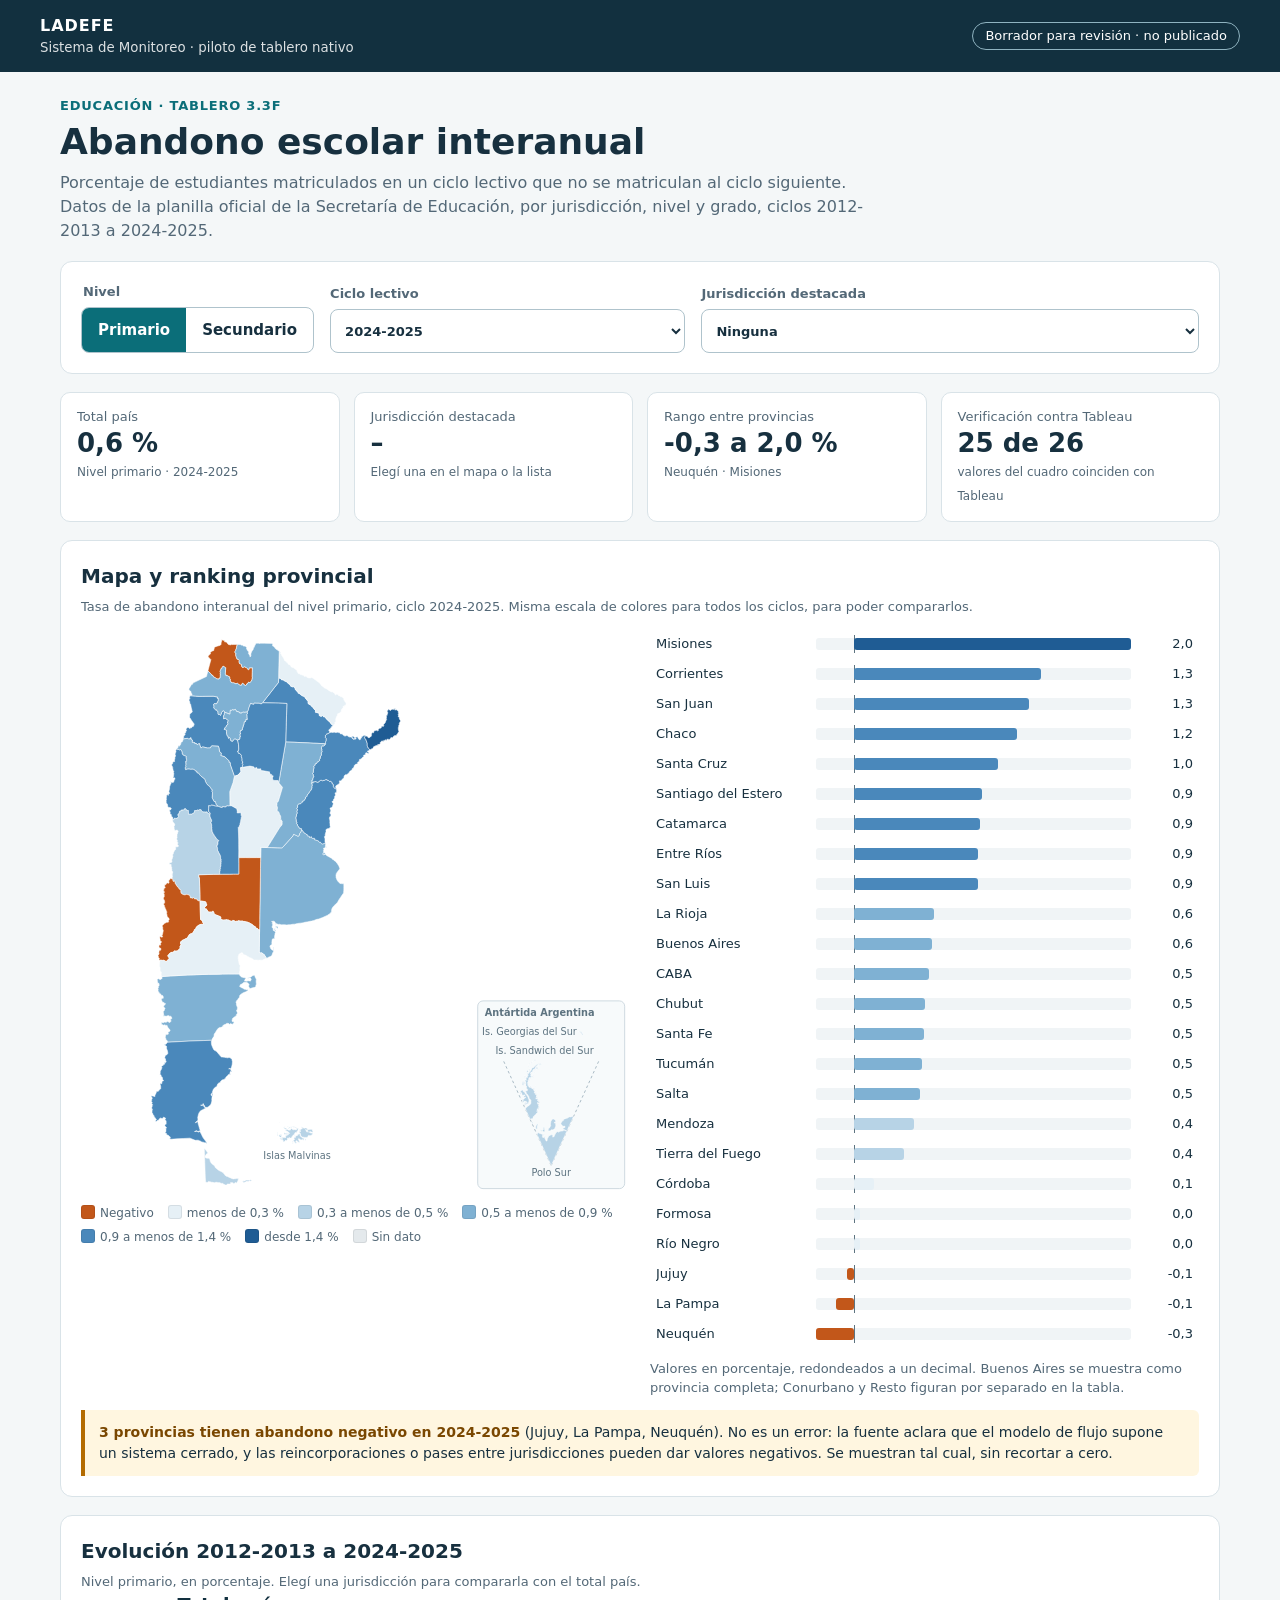
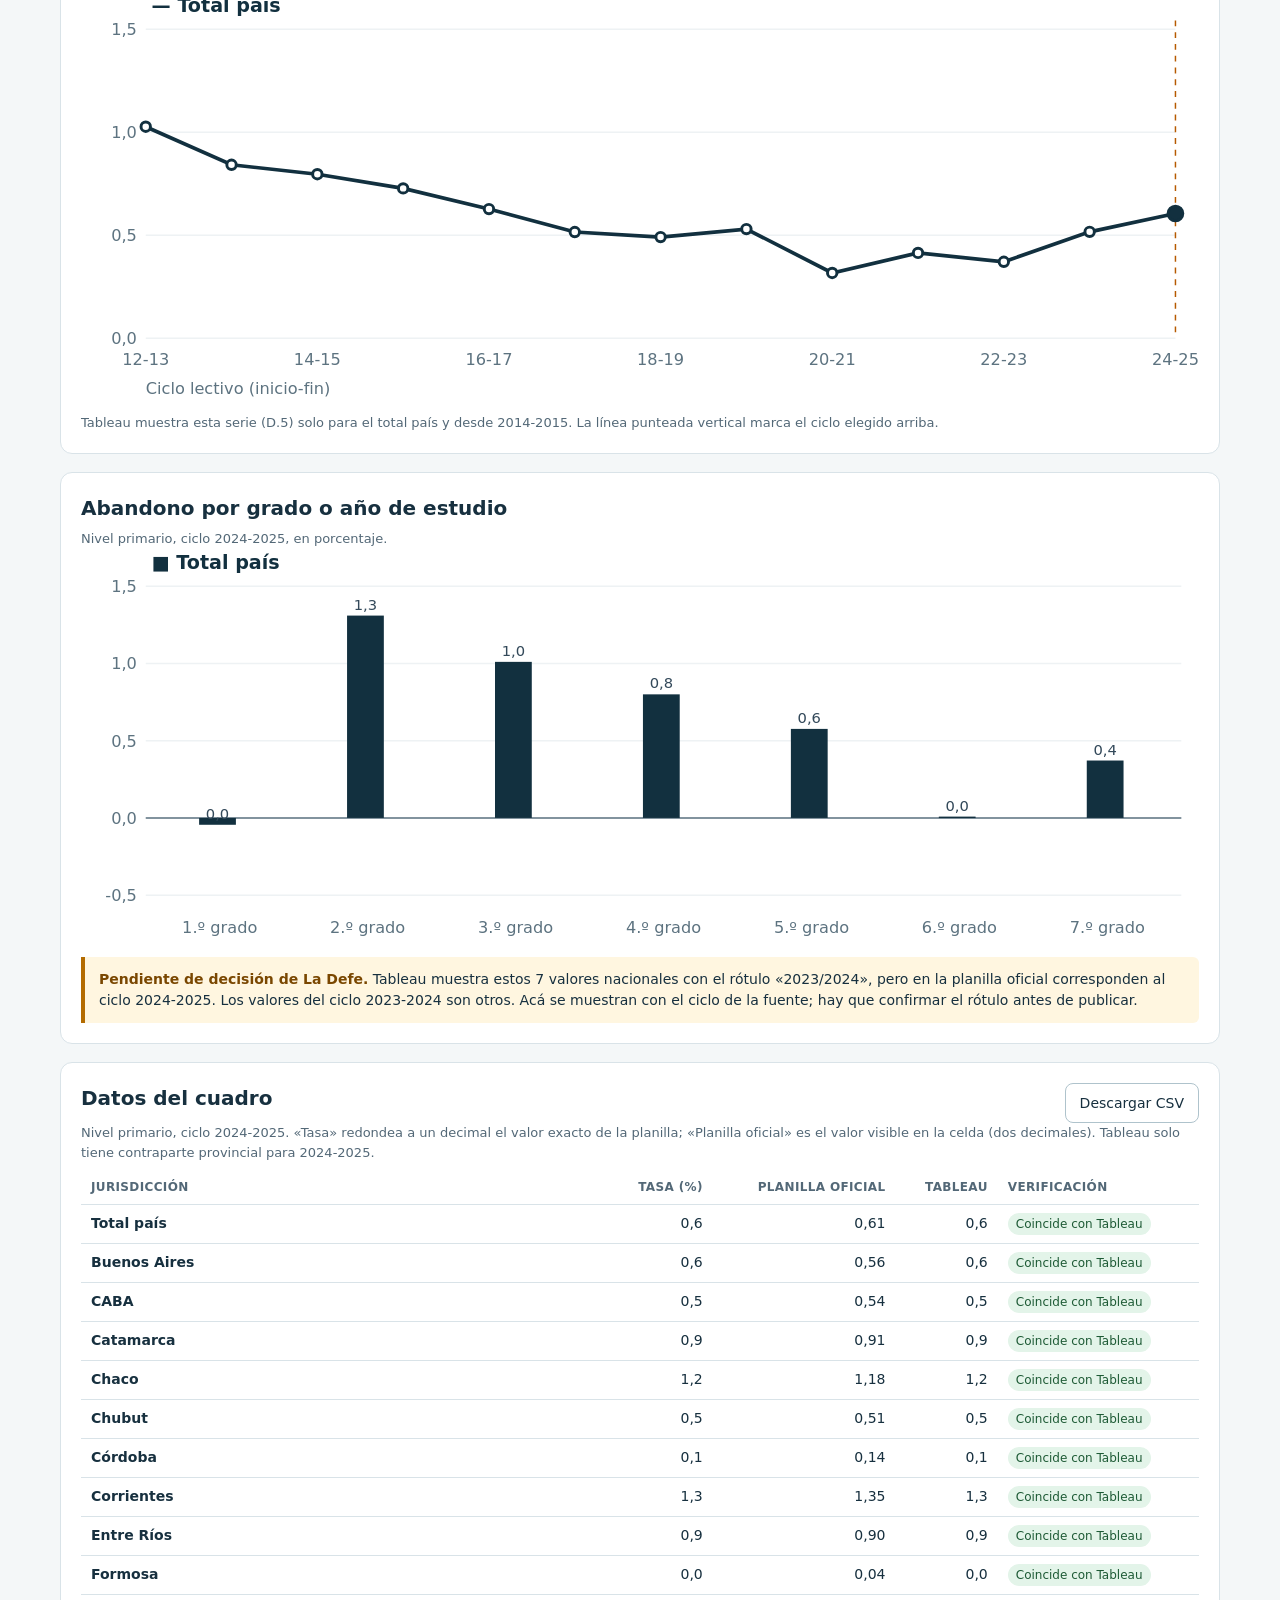
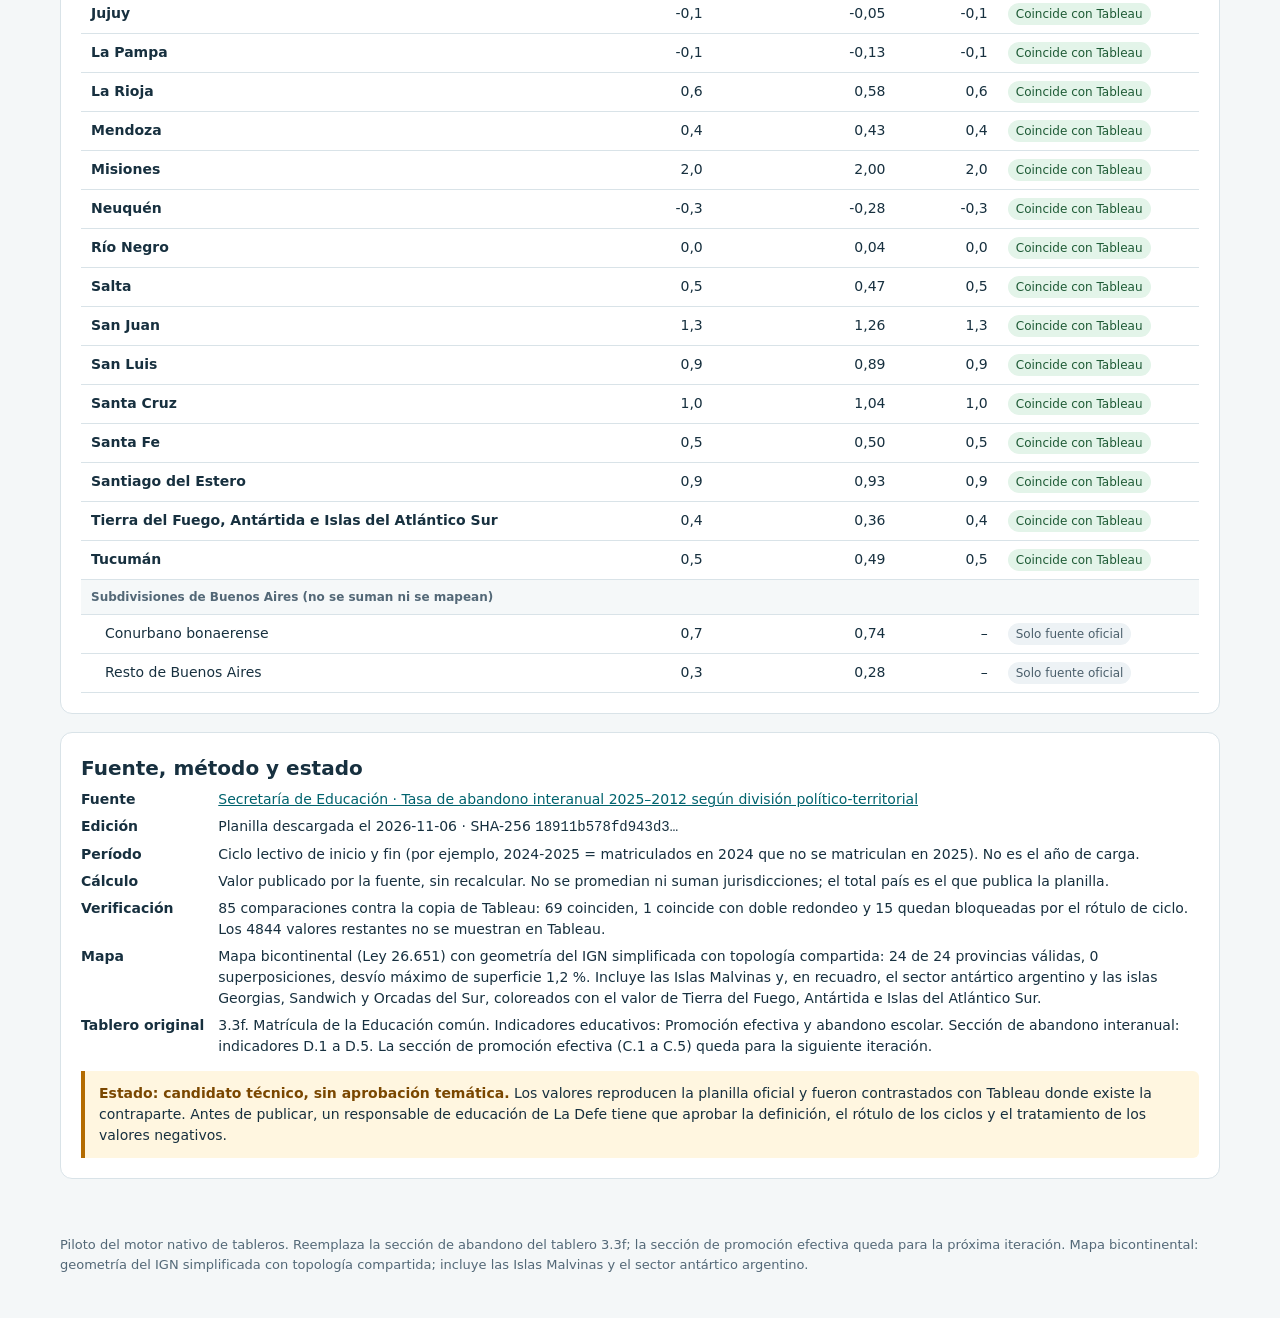
==== commit f2999950: "Piloto: el color de negativo en el gráfico por grado usa el valor redondeado que se lee Un valor com" ====
--- a/prototypes/pilot-abandono/index.html
+++ b/prototypes/pilot-abandono/index.html
@@ -189,7 +189,12 @@
 function writeURL() {
   const q = new URLSearchParams({nivel: state.level, ciclo: state.period});
   if (state.geo) q.set('jurisdiccion', state.geo);
-  history.replaceState(null, '', location.pathname + '?' + q);
+  // Guardar la selección en la dirección permite compartir el enlace. Dentro de una vista previa aislada
+  // (about:srcdoc, iframes con sandbox) el navegador no lo permite: ahí se omite sin romper la página.
+  try {
+    if (location.protocol === 'about:') return;
+    history.replaceState(null, '', location.pathname + '?' + q);
+  } catch (error) { /* sin URL compartible en este contexto */ }
 }
 function set(patch) { Object.assign(state, patch); writeURL(); render(); }
 
@@ -397,8 +402,8 @@
     sets.forEach((set, k) => {
       const r = set.rows.find(x => x.grade === gr); if (!r) return;
       const x = cx - (geos.length * bw) / 2 + k * bw, y0 = sy(0), y1 = sy(r.value);
-      s += `<rect x="${x}" y="${Math.min(y0, y1)}" width="${bw - 3}" height="${Math.max(1, Math.abs(y1 - y0))}" fill="${r.value < 0 ? 'var(--neg)' : colors[k]}"><title>${esc(shortName(set.g) + ' · ' + gradeLabel(lvl, gr) + ': ' + fmt(r.value) + ' %')}</title></rect>`;
-      s += `<text x="${x + (bw - 3) / 2}" y="${r.value < 0 ? y1 + 12 : y1 - 4}" text-anchor="middle" font-size="10" fill="#33495a">${fmt(r.value)}</text>`;
+      s += `<rect x="${x}" y="${Math.min(y0, y1)}" width="${bw - 3}" height="${Math.max(1, Math.abs(y1 - y0))}" fill="${round1(r.value) < 0 ? 'var(--neg)' : colors[k]}"><title>${esc(shortName(set.g) + ' · ' + gradeLabel(lvl, gr) + ': ' + fmt(r.value) + ' %')}</title></rect>`;
+      s += `<text x="${x + (bw - 3) / 2}" y="${round1(r.value) < 0 ? y1 + 12 : y1 - 4}" text-anchor="middle" font-size="10" fill="#33495a">${fmt(r.value)}</text>`;
     });
   });
   sets.forEach((set, k) => s += `<text x="${m.l + 4 + k * 150}" y="14" font-size="13" fill="${colors[k]}" font-weight="700">■ ${esc(shortName(set.g))}</text>`);
